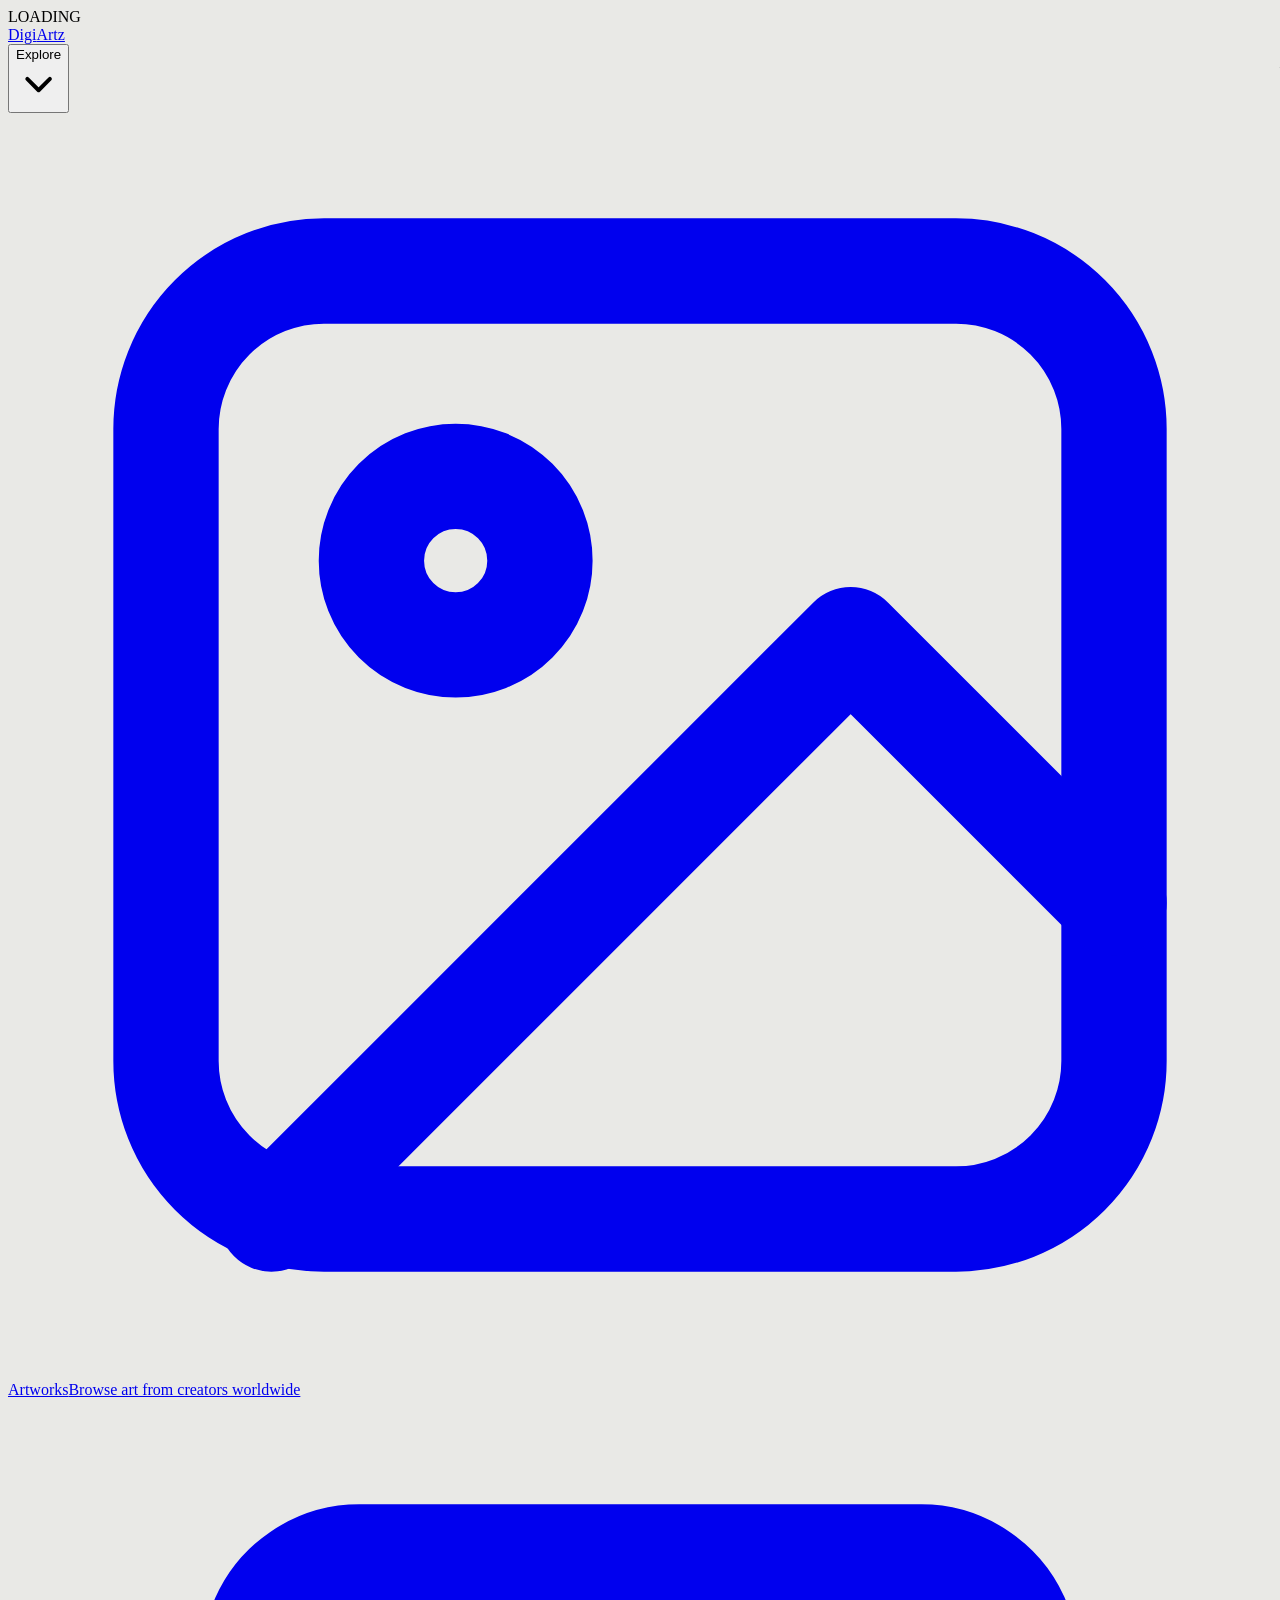
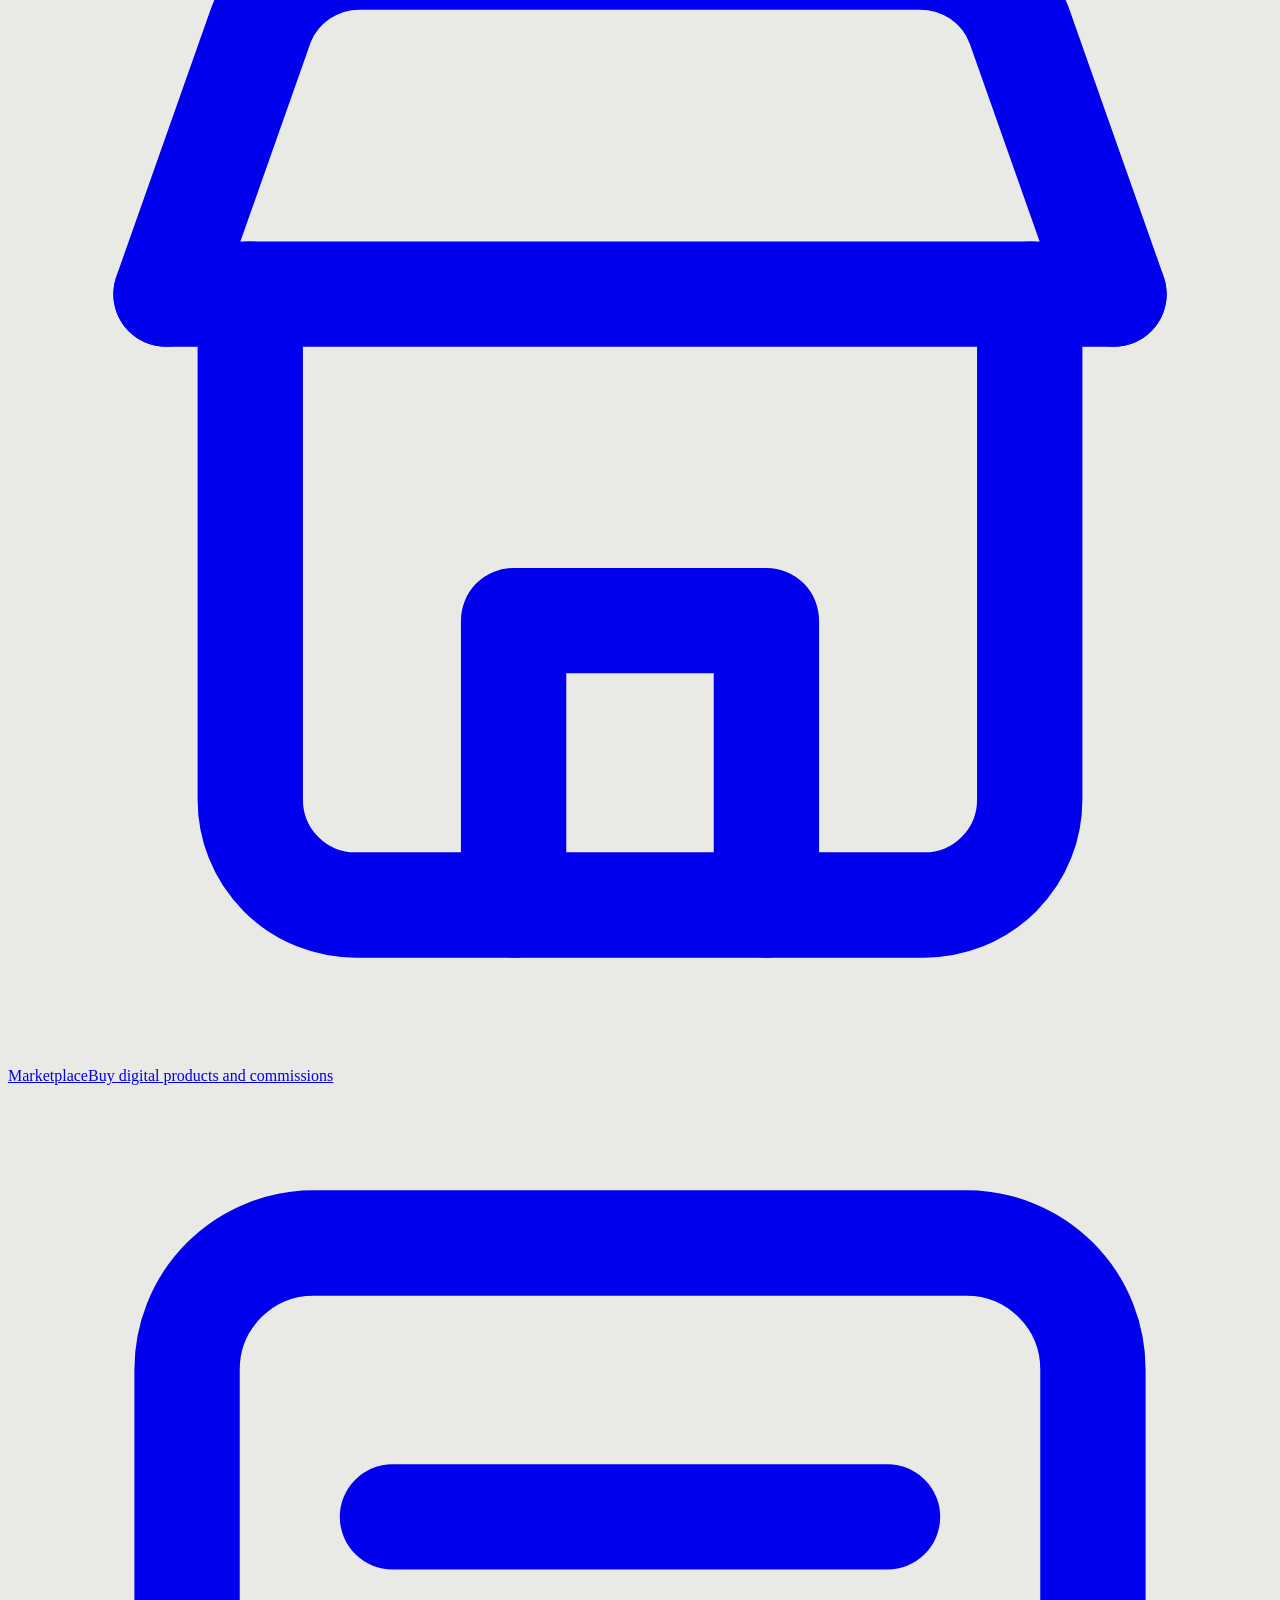
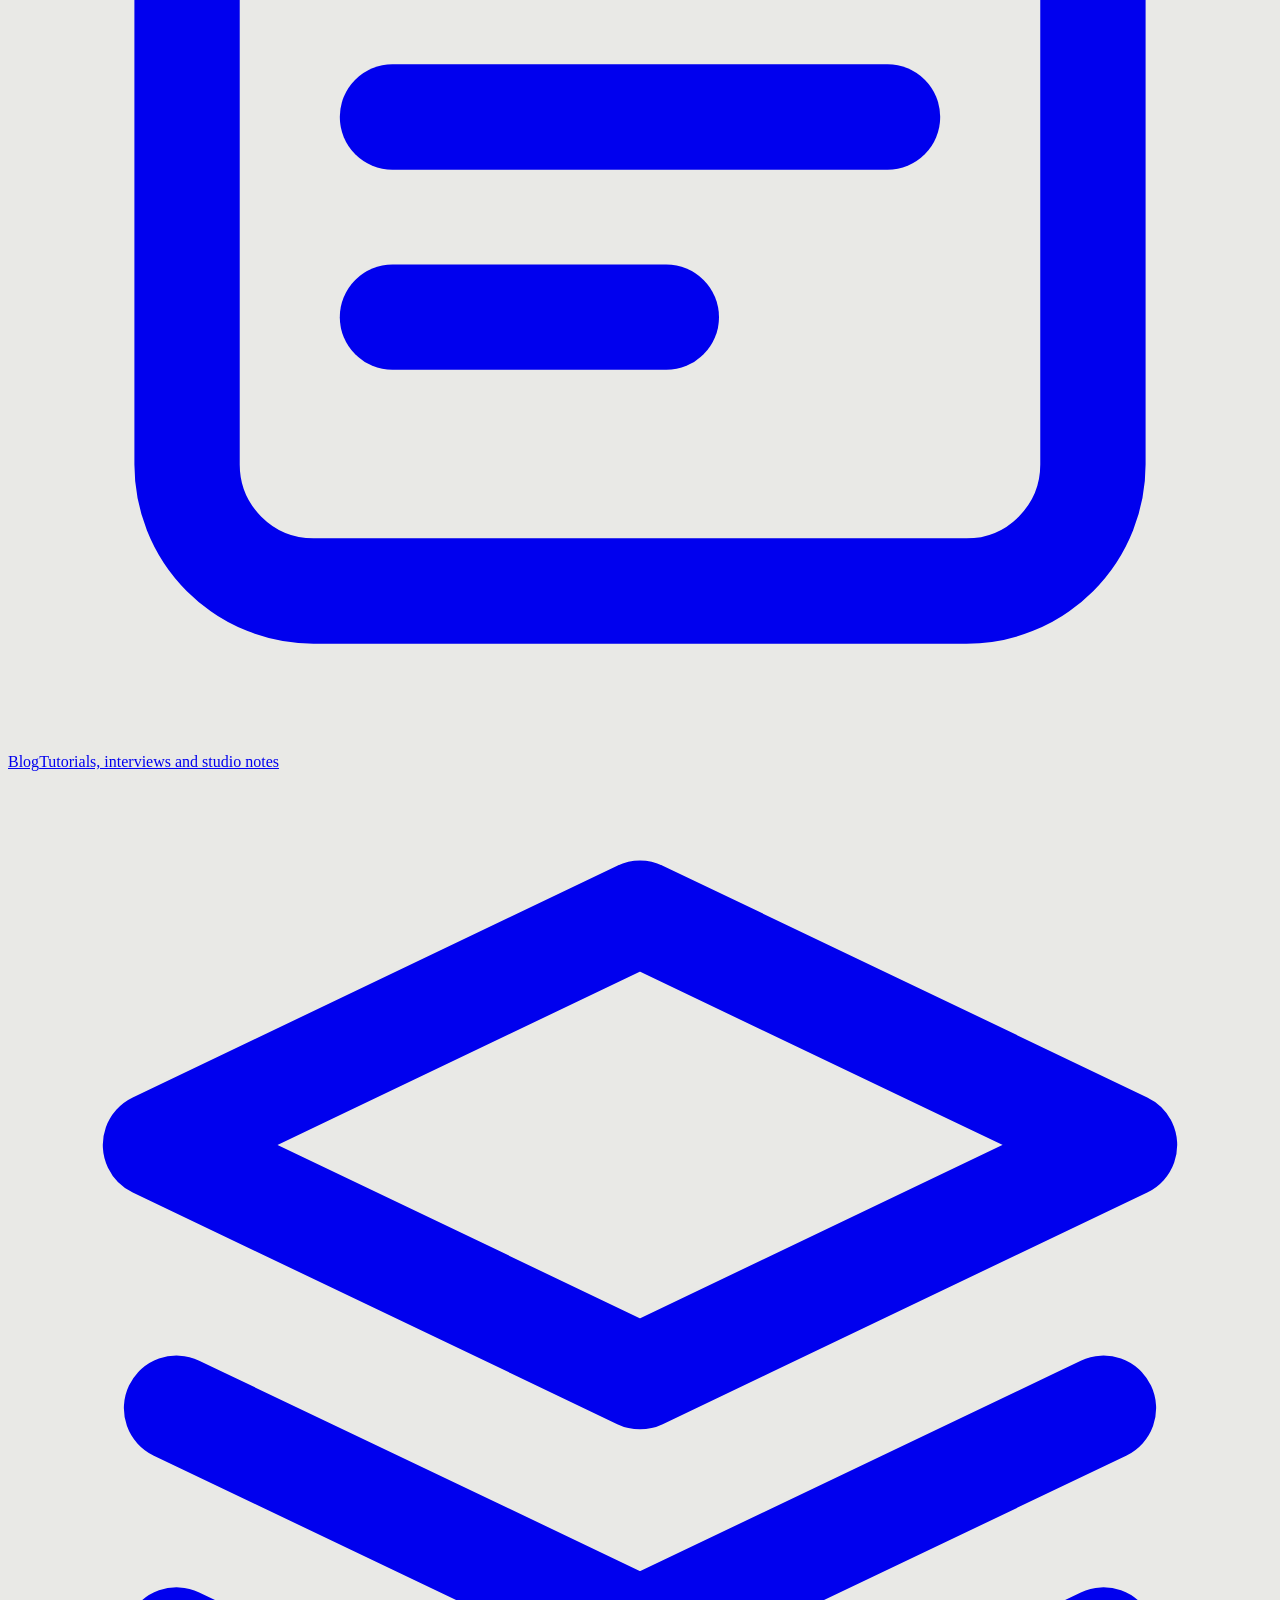
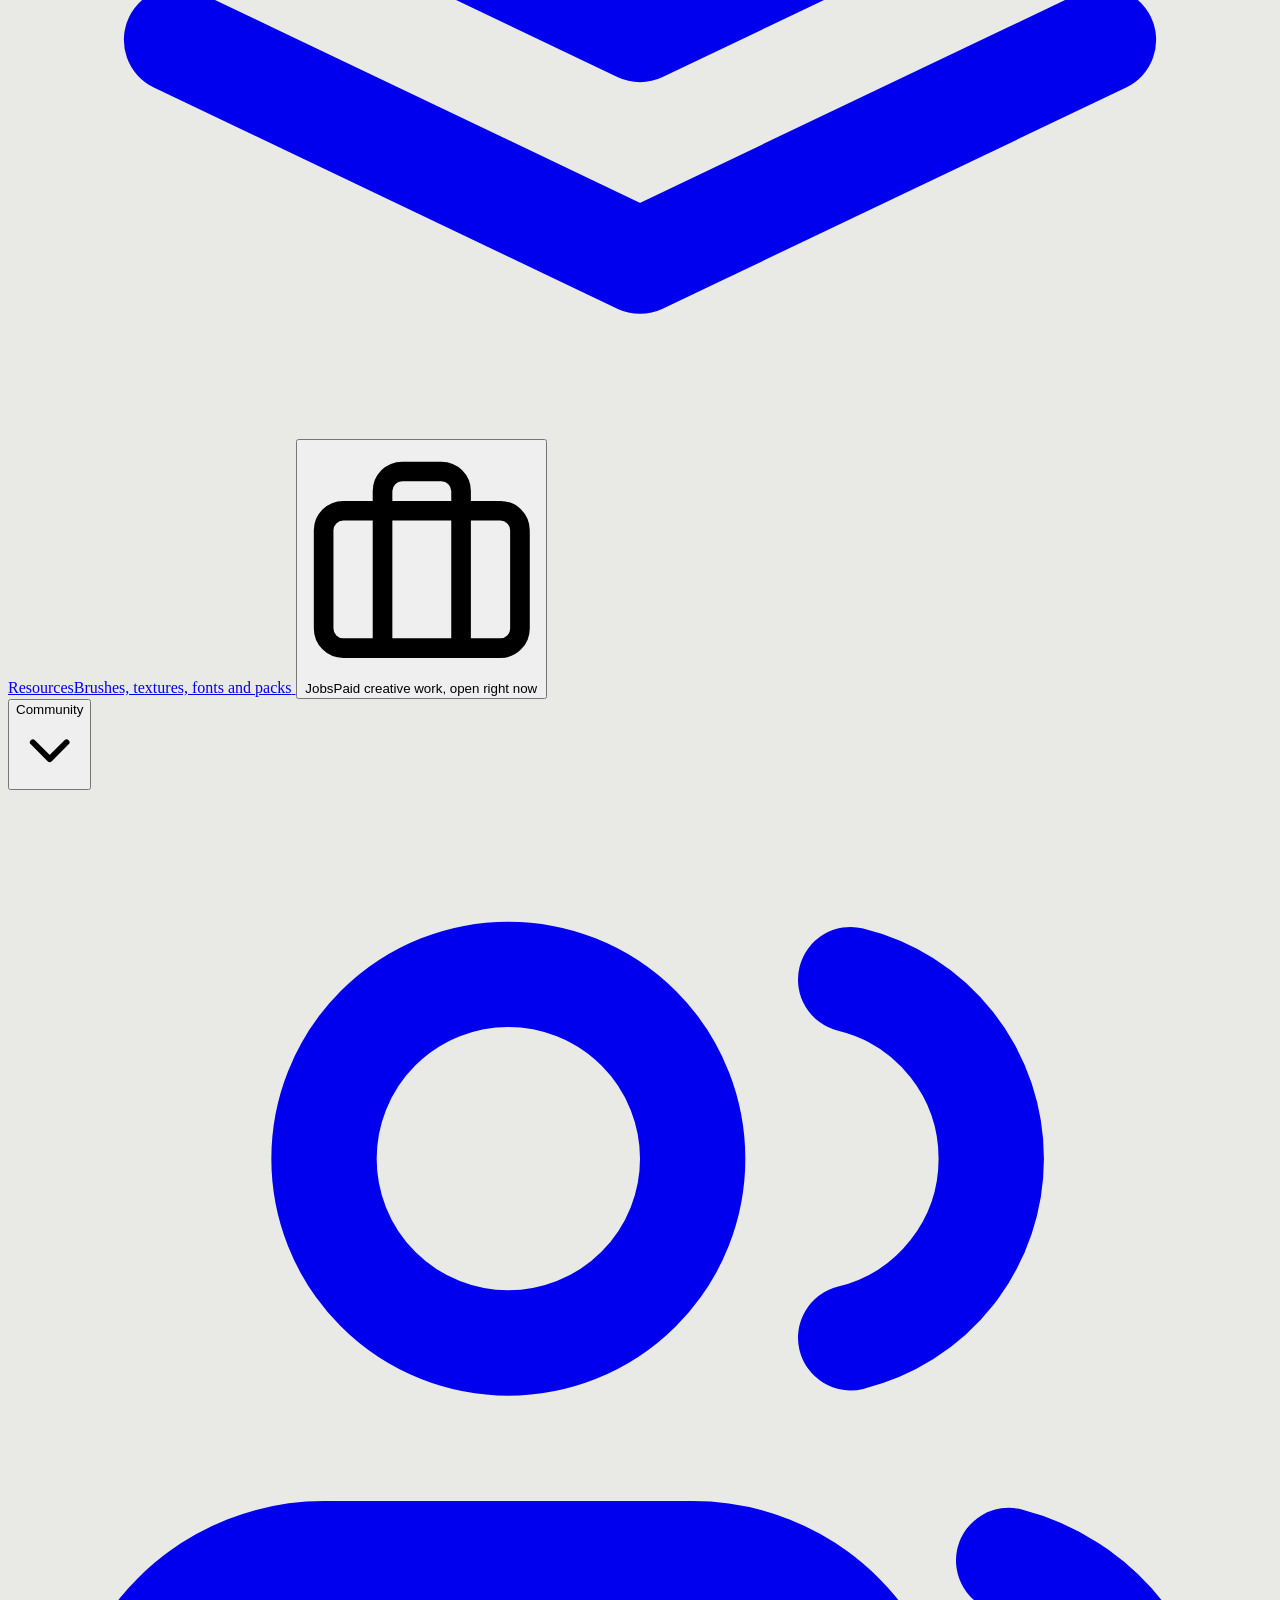
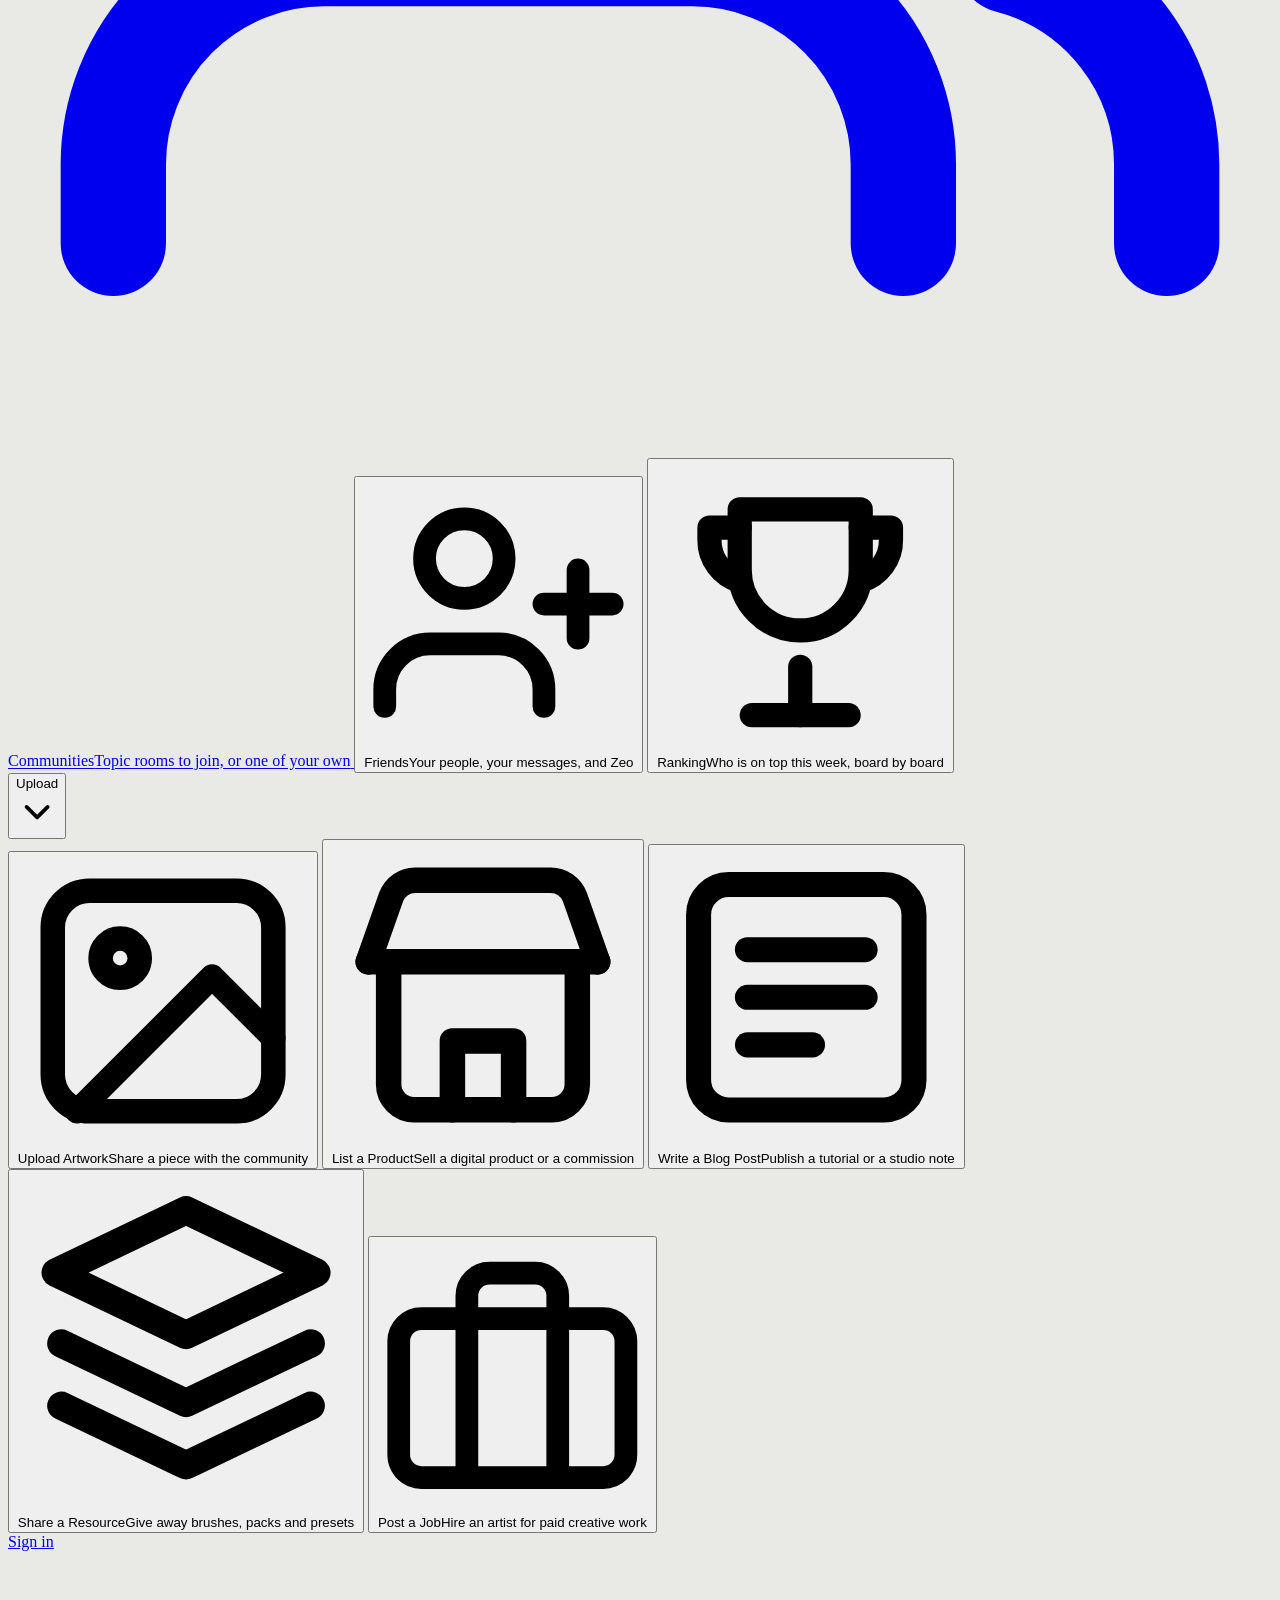
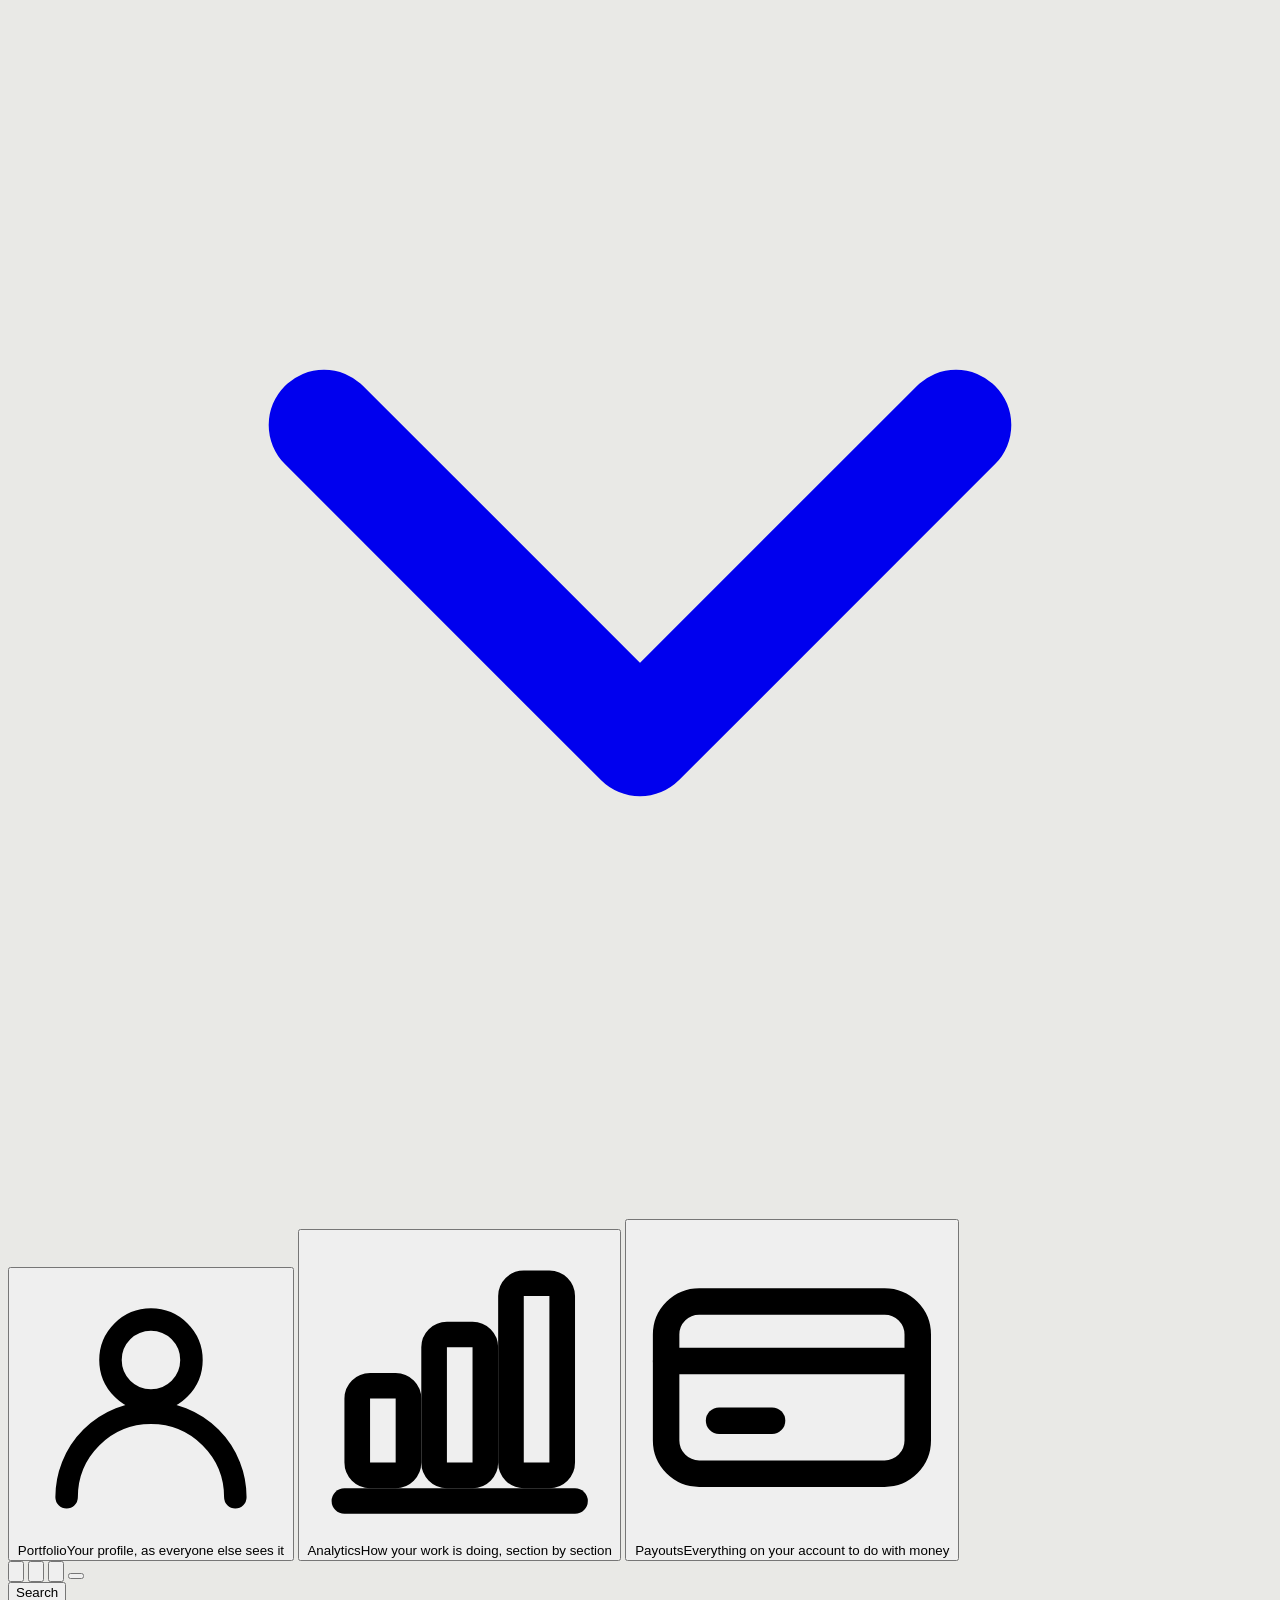
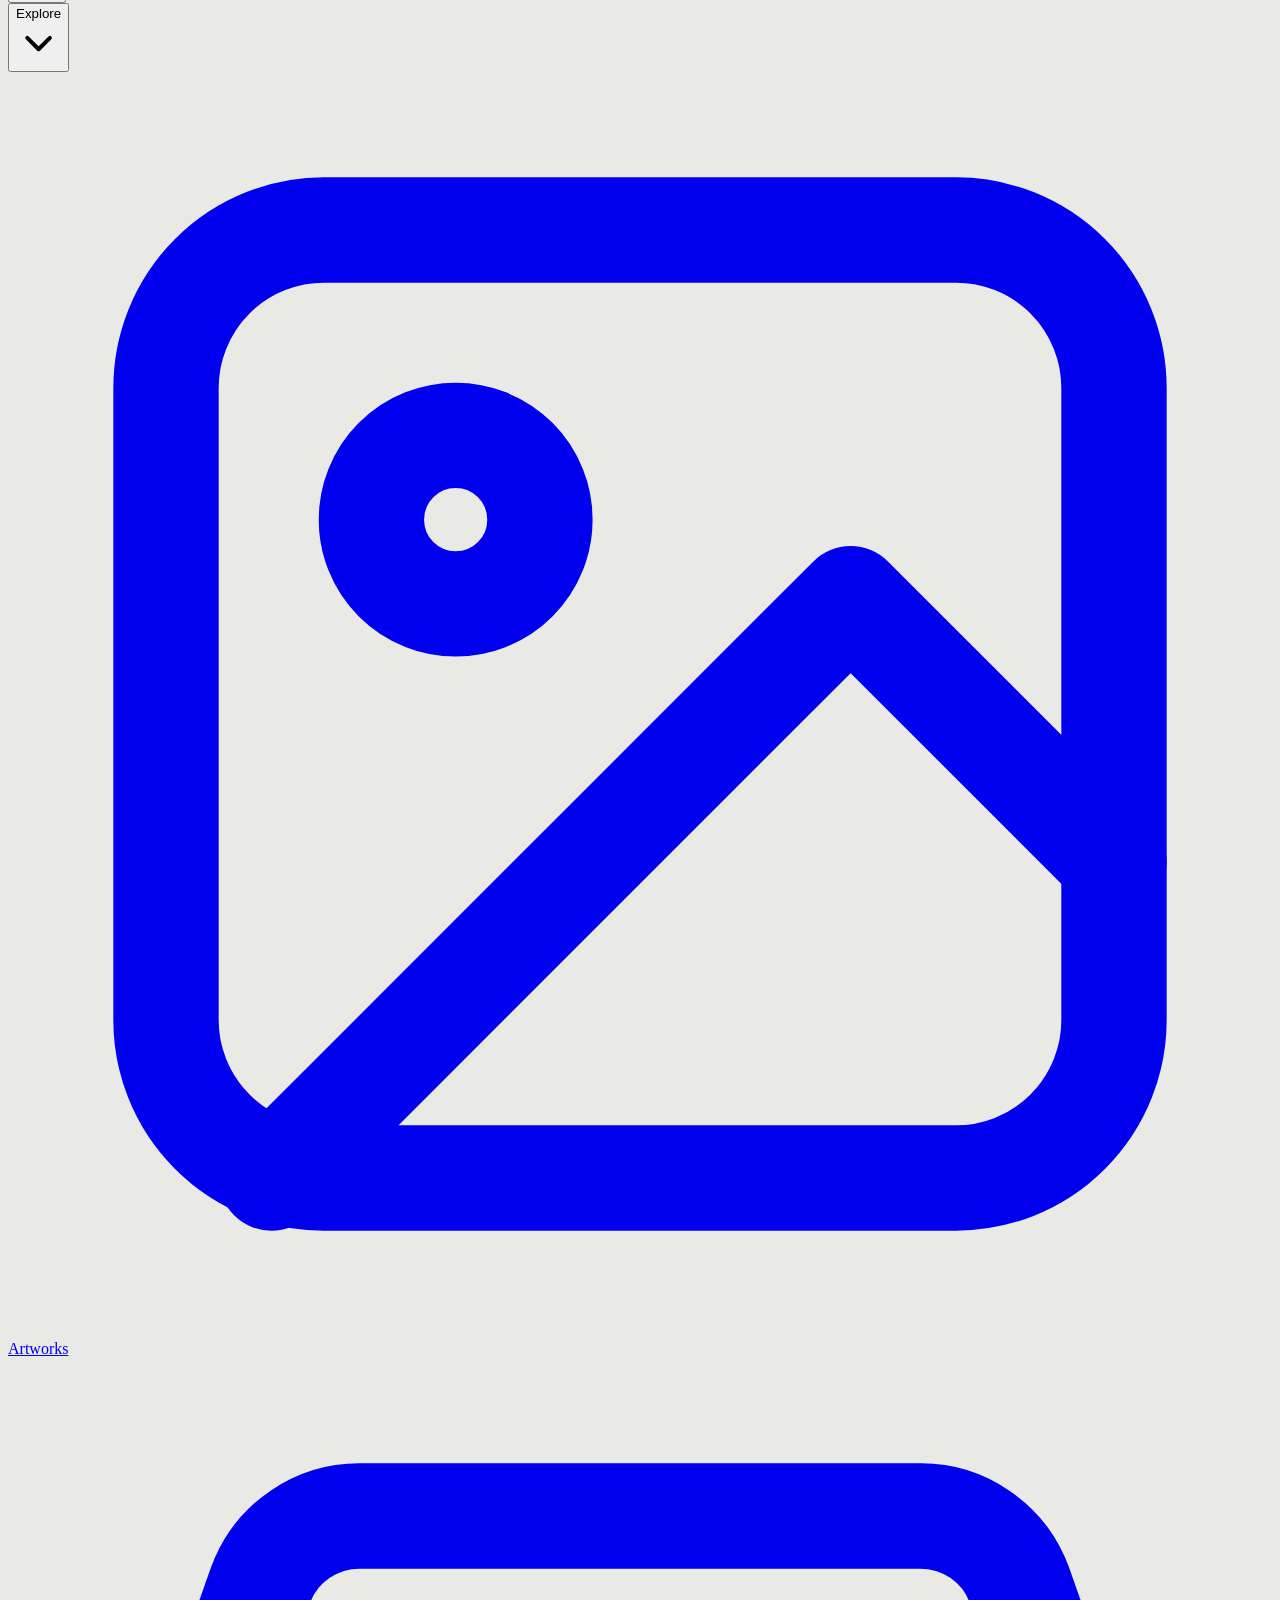
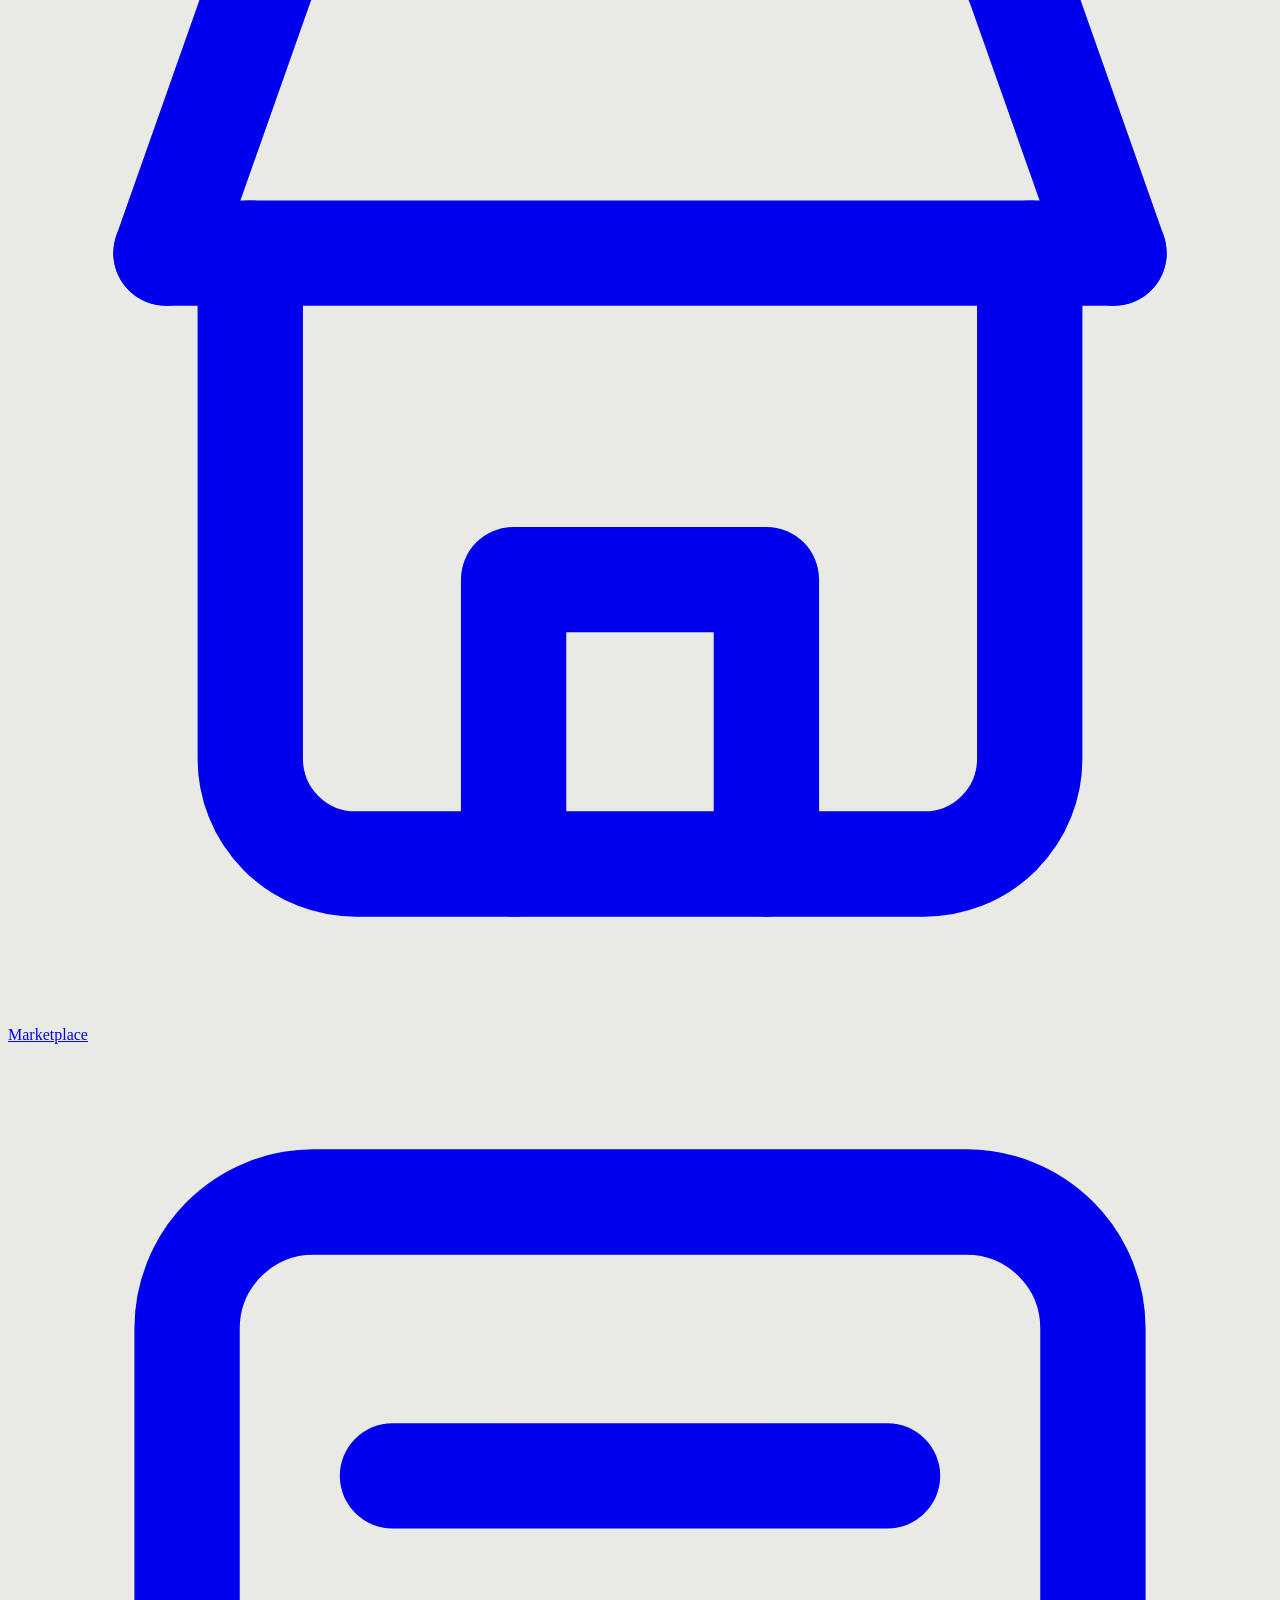
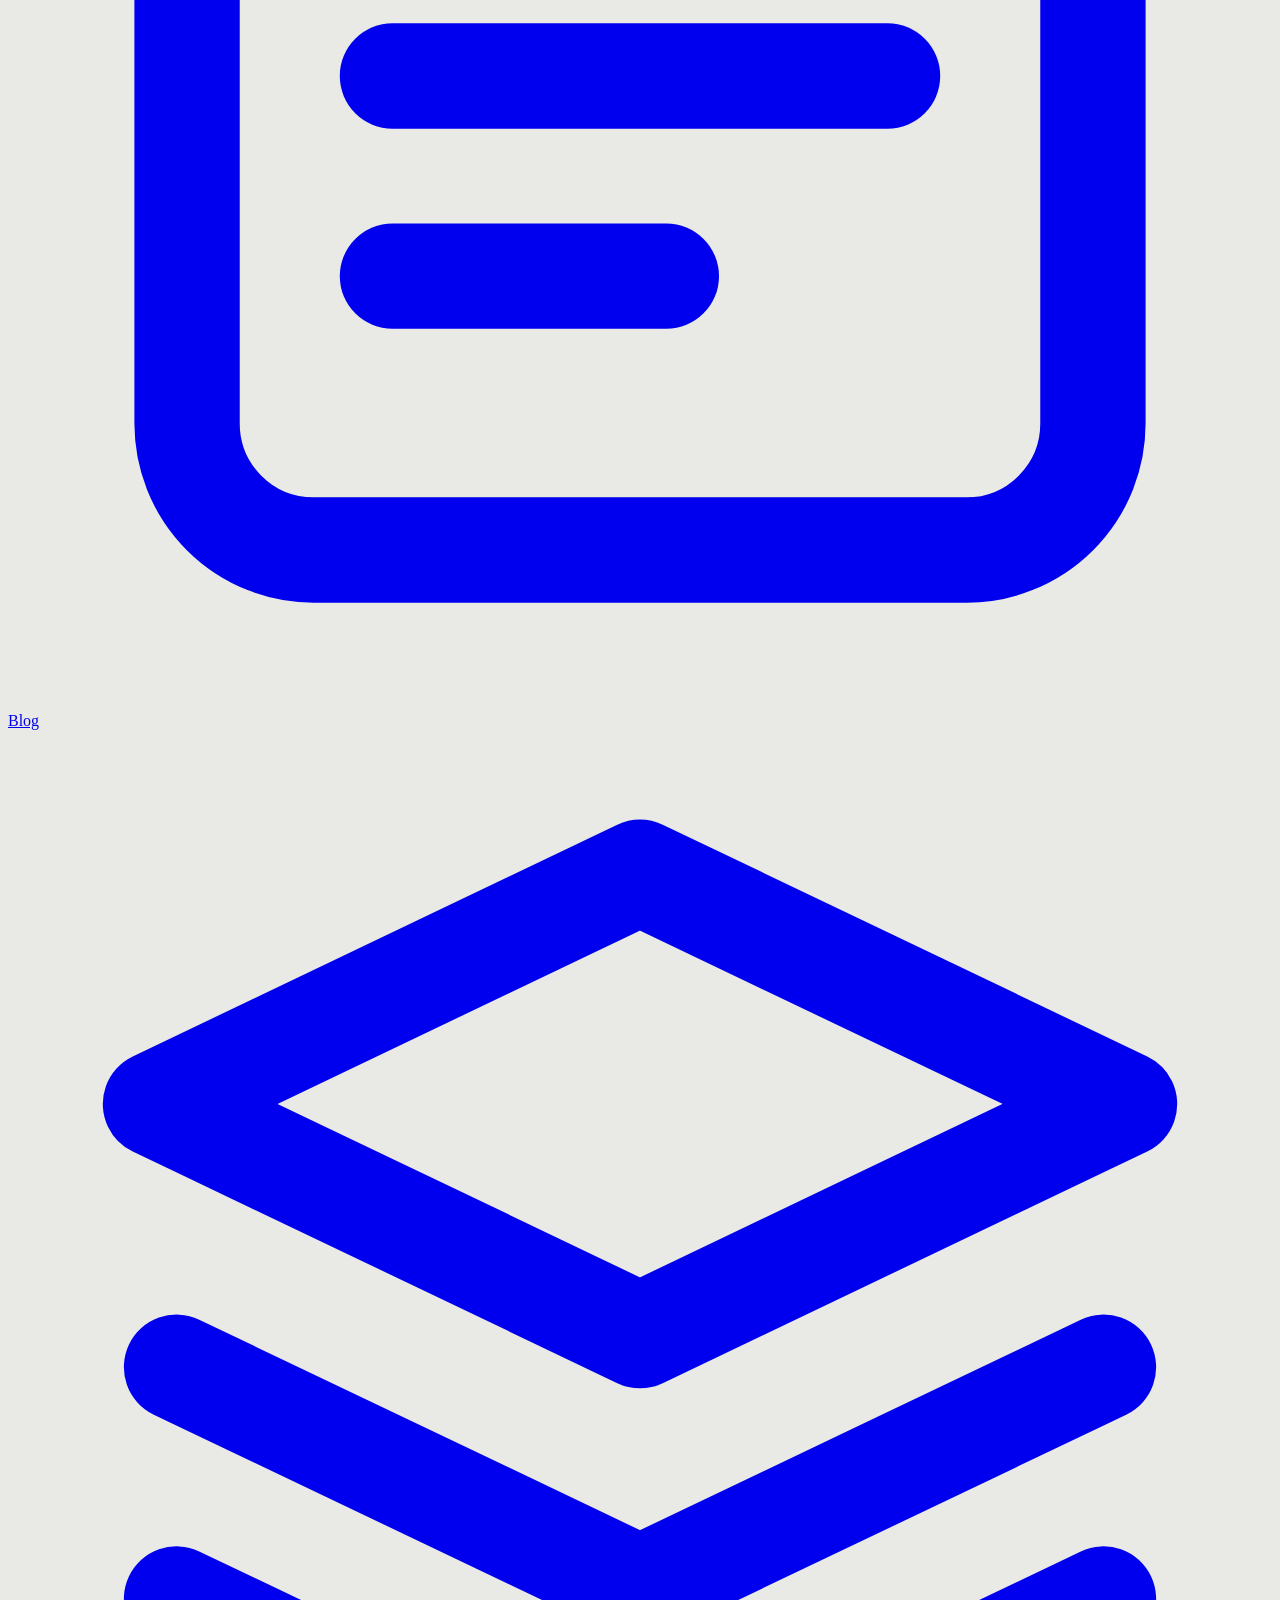
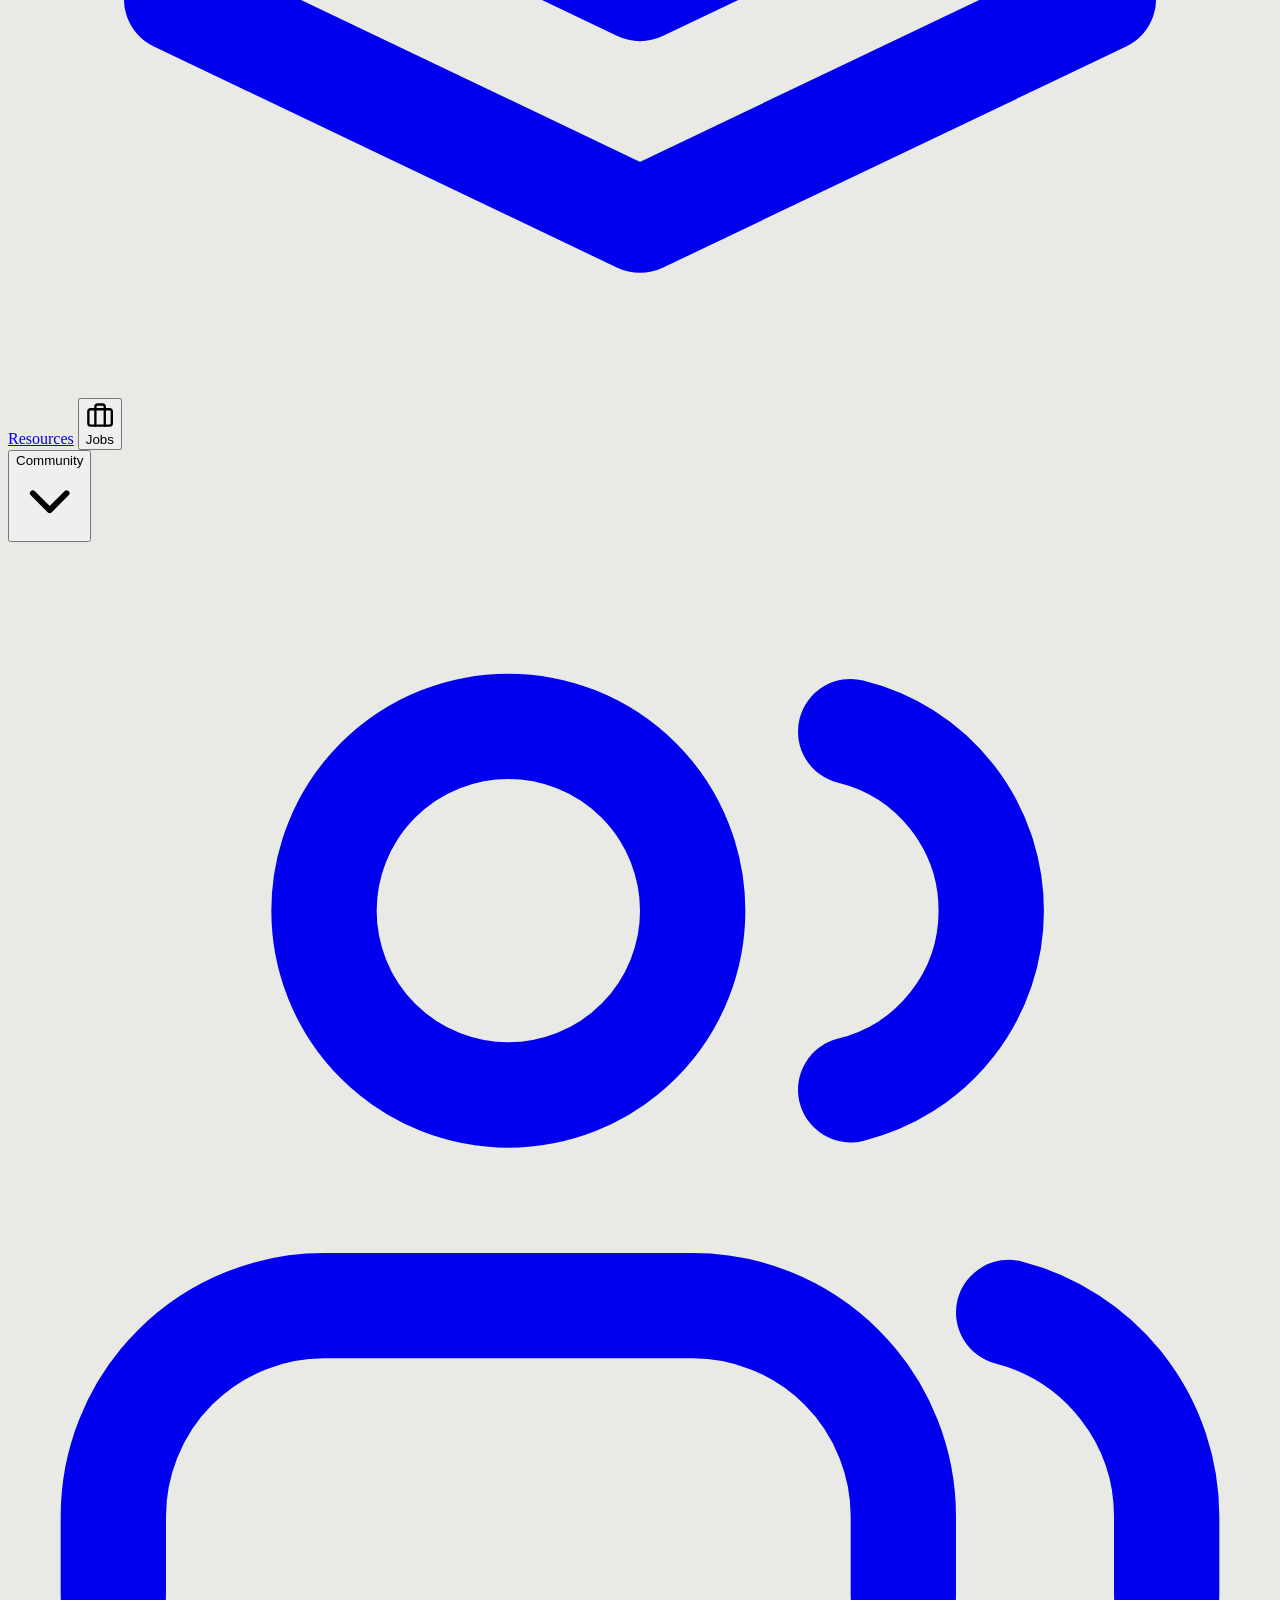
==== index.html @ 7ab4e0bf "Point the Ored button at ored.digiartz.net Ored moves to its own domain, so the site keeps its way i" ====
<!DOCTYPE html>
<html lang="en">
 <head>
  <meta charset="utf-8"/>
  <meta name="color-scheme" content="light"/>
  <meta name="theme-color" content="#F3F3F1"/>

  <script>
  (function(){
    var K='koeTheme',V={graydark:1,light:1,offwhite:1},t=null;
    try{t=localStorage.getItem(K);}catch(e){}
    if(!V[t])t='offwhite';
    document.documentElement.setAttribute('data-theme',t);
    var C={graydark:'#1A1A1F',light:'#F7F5EB',offwhite:'#F3F3F1'};
    var m=document.querySelector('meta[name="theme-color"]');
    if(m)m.setAttribute('content',C[t]);
    var s=document.querySelector('meta[name="color-scheme"]');
    if(s)s.setAttribute('content',t==='graydark'?'dark':'light');
  })();
  </script>
  <style>
        html{background:var(--vbg,#E9E9E6);}
    html[data-theme="graydark"]{--vbg:#101015;}
    html[data-theme="light"]{--vbg:#EEEBDC;}
    html[data-theme="offwhite"]{--vbg:#E9E9E6;}

    #anPage{position:fixed;inset:0;z-index:545;overflow-y:auto;transform:translateX(100%);}
    #anPage.open{transform:translateX(0);}

    #artModal{position:fixed;inset:0;z-index:1100;display:none;flex-direction:column;background:var(--bg,#F7F5EB);}
    #artModal.open{display:flex;}
    #dzView{position:fixed;inset:0;z-index:1300;display:none;}
    #dzView.open{display:flex;flex-direction:column;}
    #dzLight{position:fixed;inset:0;z-index:1500;display:none;}
    #dzLight.open{display:flex;align-items:center;justify-content:center;}

    #artModal .avBox{width:100%;height:100%;display:flex;flex-direction:column;overflow:hidden;}
    #artModal .avBody{flex:1;min-height:0;overflow:auto;}
    #artModal #lbImg{max-width:100%;max-height:80vh;object-fit:contain;}

    /* Panels and dialogs whose closed state is written in one of the media="print"
       stylesheets below, which land after the first paint. Until their sheet
       arrives they have no closed state at all -- fully opaque, untransformed and
       in normal flow -- and the sheet brings the closed state and a transition for
       it in the same rule, so applying it animates them out in front of the
       loading screen. Half a second of the crop dialogs fading over the splash.
       Declaring the same closed state here means nothing changes when the sheet
       lands, so nothing has anything to animate. The `.open` rules are all a class
       more specific than these, so opening still wins.
       Anything added to those sheets with a hidden base state belongs here too. */
    .upPop,.cropPop,.upGdPop,#upqBackdrop,#legalBackdrop{position:fixed;inset:0;opacity:0;pointer-events:none;}
    .upGdPop,#upqBackdrop,#legalBackdrop{visibility:hidden;}
    #pfUpMod{opacity:1;transform:translateX(100%);visibility:hidden;}
    #rankHub,#rankPage,#fgSearchPage,#cmBrowsePage,#cmInfoPage,#cmChatPanel,
    #profilePage,#pfEditPage,#admPage,#pfMyWorkPage,#notifPage,#subPage,
    #authMod,#themePage,#communityPage{
      position:fixed;inset:0;transform:translateX(100%);
    }
    #cmChatPanel,#communityPage,#subPage,#profilePage,#admPage,#notifPage,
    #pfMyWorkPage,#authMod,#pfEditPage{visibility:hidden;}
  </style>
  <script data-cf-beacon='{"token": "aa4b7177387e4f689739a5fdf44cbffa"}' defer="" src="https://static.cloudflareinsights.com/beacon.min.js">
  </script>

  <script async src="https://www.googletagmanager.com/gtag/js?id=G-21DL9JWJ58"></script>
  <script>
    window.dataLayer = window.dataLayer || [];
    function gtag(){dataLayer.push(arguments);}
    gtag('consent', 'default', {
      analytics_storage: 'denied',
      ad_storage: 'denied',
      ad_user_data: 'denied',
      ad_personalization: 'denied'
    });
    gtag('js', new Date());

    gtag('config', 'G-21DL9JWJ58');
  </script>
  <meta content="width=device-width, initial-scale=1.0, viewport-fit=cover, interactive-widget=resizes-visual" name="viewport"/>
  <title>
   DigiArtz — The Digital Art Community
  </title>
  <meta name="description" content="DigiArtz is a place for digital artists to share their work, build a portfolio and meet other artists."/>
  <link rel="canonical" href="https://digiartz.net/"/>
  <meta name="robots" content="index, follow, max-image-preview:large"/>

  <link rel="icon" type="image/svg+xml" href="/favicon.svg?v=4" sizes="any"/>
  <link rel="icon" href="/favicon.ico?v=4" sizes="16x16 32x32 48x48 64x64 128x128"/>
  <link rel="icon" type="image/png" sizes="192x192" href="/icon-192.png?v=4"/>
  <link rel="apple-touch-icon" sizes="180x180" href="/apple-touch-icon.png?v=4"/>
  <link rel="manifest" href="/site.webmanifest"/>
  <script type="application/ld+json">
  {
    "@context": "https://schema.org",
    "@type": "Organization",
    "name": "Digiartz",
    "url": "https://digiartz.net/",
    "logo": "https://digiartz.net/icon-512.png?v=4"
  }
  </script>

  <script type="application/ld+json">
  {
    "@context": "https://schema.org",
    "@type": "WebSite",
    "name": "DigiArtz",
    "alternateName": "Digiartz",
    "url": "https://digiartz.net/",
    "description": "DigiArtz is a place for digital artists to share their work, build a portfolio and meet other artists.",
    "publisher": { "@type": "Organization", "name": "Digiartz", "url": "https://digiartz.net/" },
    "hasPart": [
      { "@type": "CollectionPage", "name": "Explore", "url": "https://digiartz.net/explore" },
      { "@type": "CollectionPage", "name": "Marketplace", "url": "https://digiartz.net/marketplace" },
      { "@type": "CollectionPage", "name": "Community", "url": "https://digiartz.net/community" },
      { "@type": "CollectionPage", "name": "Resources", "url": "https://digiartz.net/resources" },
      { "@type": "CollectionPage", "name": "Blog", "url": "https://digiartz.net/blog" },
      { "@type": "WebPage", "name": "Login", "url": "https://digiartz.net/login" }
    ]
  }
  </script>
  <script type="application/ld+json" id="ldGallery">
  {"@context":"https://schema.org","@type":"ImageGallery","name":"DigiArtz — Digital Art Gallery","url":"https://digiartz.net/","description":"Digital art posted by the DigiArtz community: character illustrations, fan art, landscapes, cars and original work.","image":["https://tmqzqlrpjpydiftlrzmj.supabase.co/storage/v1/object/public/koe-media/artworks/9f8c7d5a-49c2-4eb2-9bdd-608141294444/1783056107143_Ethereal_Violet__f1600.webp","https://tmqzqlrpjpydiftlrzmj.supabase.co/storage/v1/object/public/koe-media/artworks/094f47b1-937e-4c63-b72a-5dde050258fe/1782822019716_Archer_Queen__f1600.webp","https://tmqzqlrpjpydiftlrzmj.supabase.co/storage/v1/object/public/koe-media/artworks/1781717079470_Prushka__f1600.webp","https://tmqzqlrpjpydiftlrzmj.supabase.co/storage/v1/object/public/koe-media/artworks/1781630475302_Meili_Portroute__f1600.webp","https://tmqzqlrpjpydiftlrzmj.supabase.co/storage/v1/object/public/koe-media/artworks/1781459752137_Junko_Enoshima__f1600.webp","https://tmqzqlrpjpydiftlrzmj.supabase.co/storage/v1/object/public/koe-media/artworks/1781282837085_Kyojuro_Rengoku__f1600.webp"],"hasPart":[{"@type":"ImageObject","position":1,"name":"Ethereal Violet","contentUrl":"https://tmqzqlrpjpydiftlrzmj.supabase.co/storage/v1/object/public/koe-media/artworks/9f8c7d5a-49c2-4eb2-9bdd-608141294444/1783056107143_Ethereal_Violet__f1600.webp","thumbnailUrl":"https://tmqzqlrpjpydiftlrzmj.supabase.co/storage/v1/object/public/koe-media/artworks/9f8c7d5a-49c2-4eb2-9bdd-608141294444/1783056107143_Ethereal_Violet__t300.webp","url":"https://digiartz.net/artwork/7cd74497-cd51-446b-a084-afb6b04fa84c","datePublished":"2026-07-03","creator":{"@type":"Person","name":"user_9f8c7d5a","url":"https://digiartz.net/profile/user_9f8c7d5a"}},{"@type":"ImageObject","position":2,"name":"Archer Queen","contentUrl":"https://tmqzqlrpjpydiftlrzmj.supabase.co/storage/v1/object/public/koe-media/artworks/094f47b1-937e-4c63-b72a-5dde050258fe/1782822019716_Archer_Queen__f1600.webp","thumbnailUrl":"https://tmqzqlrpjpydiftlrzmj.supabase.co/storage/v1/object/public/koe-media/artworks/094f47b1-937e-4c63-b72a-5dde050258fe/1782822019716_Archer_Queen__t300.webp","url":"https://digiartz.net/artwork/42b36e1e-0bea-4bd6-a1d4-33615cddbd8d","datePublished":"2026-06-30","creator":{"@type":"Person","name":"Koe_Official","url":"https://digiartz.net/profile/Koe_Official"}},{"@type":"ImageObject","position":3,"name":"Prushka","contentUrl":"https://tmqzqlrpjpydiftlrzmj.supabase.co/storage/v1/object/public/koe-media/artworks/1781717079470_Prushka__f1600.webp","thumbnailUrl":"https://tmqzqlrpjpydiftlrzmj.supabase.co/storage/v1/object/public/koe-media/artworks/1781717079470_Prushka__t300.webp","url":"https://digiartz.net/artwork/87230979-277b-48e7-9190-dcd90f1c8956","datePublished":"2026-06-17"},{"@type":"ImageObject","position":4,"name":"Meili Portroute","contentUrl":"https://tmqzqlrpjpydiftlrzmj.supabase.co/storage/v1/object/public/koe-media/artworks/1781630475302_Meili_Portroute__f1600.webp","thumbnailUrl":"https://tmqzqlrpjpydiftlrzmj.supabase.co/storage/v1/object/public/koe-media/artworks/1781630475302_Meili_Portroute__t300.webp","url":"https://digiartz.net/artwork/c1677e60-d791-4aee-a054-1c3b83914431","datePublished":"2026-06-16"},{"@type":"ImageObject","position":5,"name":"Junko Enoshima","contentUrl":"https://tmqzqlrpjpydiftlrzmj.supabase.co/storage/v1/object/public/koe-media/artworks/1781459752137_Junko_Enoshima__f1600.webp","thumbnailUrl":"https://tmqzqlrpjpydiftlrzmj.supabase.co/storage/v1/object/public/koe-media/artworks/1781459752137_Junko_Enoshima__t300.webp","url":"https://digiartz.net/artwork/e7a15ef1-f043-4176-b260-919e5da88d29","datePublished":"2026-06-14"},{"@type":"ImageObject","position":6,"name":"Kyojuro Rengoku","contentUrl":"https://tmqzqlrpjpydiftlrzmj.supabase.co/storage/v1/object/public/koe-media/artworks/1781282837085_Kyojuro_Rengoku__f1600.webp","thumbnailUrl":"https://tmqzqlrpjpydiftlrzmj.supabase.co/storage/v1/object/public/koe-media/artworks/1781282837085_Kyojuro_Rengoku__t300.webp","url":"https://digiartz.net/artwork/478488e3-0bcf-4b13-9fdd-e07ddaba2fd1","datePublished":"2026-06-12"},{"@type":"ImageObject","position":7,"name":"Fushi","contentUrl":"https://tmqzqlrpjpydiftlrzmj.supabase.co/storage/v1/object/public/koe-media/artworks/1781195618071_Fushi__f1600.webp","thumbnailUrl":"https://tmqzqlrpjpydiftlrzmj.supabase.co/storage/v1/object/public/koe-media/artworks/1781195618071_Fushi__t300.webp","url":"https://digiartz.net/artwork/637c58b1-0b8d-4e59-a4b5-45d8b364b888","datePublished":"2026-06-11"},{"@type":"ImageObject","position":8,"name":"Makima","contentUrl":"https://tmqzqlrpjpydiftlrzmj.supabase.co/storage/v1/object/public/koe-media/artworks/1781091495828_Makima__f1600.webp","thumbnailUrl":"https://tmqzqlrpjpydiftlrzmj.supabase.co/storage/v1/object/public/koe-media/artworks/1781091495828_Makima__t300.webp","url":"https://digiartz.net/artwork/40a29b41-36e1-4267-8f17-fd72a0a9fd92","datePublished":"2026-06-10"},{"@type":"ImageObject","position":9,"name":"Misa Amane","contentUrl":"https://tmqzqlrpjpydiftlrzmj.supabase.co/storage/v1/object/public/koe-media/artworks/1781024008823_Misa_Amane__f1600.webp","thumbnailUrl":"https://tmqzqlrpjpydiftlrzmj.supabase.co/storage/v1/object/public/koe-media/artworks/1781024008823_Misa_Amane__t300.webp","url":"https://digiartz.net/artwork/afd0f86b-ee4b-40b4-b4c5-e5d61559a818","datePublished":"2026-06-09"},{"@type":"ImageObject","position":10,"name":"Lelouch vi Britannia","contentUrl":"https://tmqzqlrpjpydiftlrzmj.supabase.co/storage/v1/object/public/koe-media/artworks/1780944274654_Lelouch_vi_Britannia__f1600.webp","thumbnailUrl":"https://tmqzqlrpjpydiftlrzmj.supabase.co/storage/v1/object/public/koe-media/artworks/1780944274654_Lelouch_vi_Britannia__t300.webp","url":"https://digiartz.net/artwork/a7f35adb-7f8c-4011-96b5-66a1c372d34a","datePublished":"2026-06-08"},{"@type":"ImageObject","position":11,"name":"Thorfinn Karlsefni","contentUrl":"https://tmqzqlrpjpydiftlrzmj.supabase.co/storage/v1/object/public/koe-media/artworks/1780918474836_Thorfinn_Karlsefni__f1600.webp","thumbnailUrl":"https://tmqzqlrpjpydiftlrzmj.supabase.co/storage/v1/object/public/koe-media/artworks/1780918474836_Thorfinn_Karlsefni__t300.webp","url":"https://digiartz.net/artwork/aa976152-d904-4955-b83b-6b9e4a41717d","datePublished":"2026-06-08"},{"@type":"ImageObject","position":12,"name":"Natsuki Subaru","contentUrl":"https://tmqzqlrpjpydiftlrzmj.supabase.co/storage/v1/object/public/koe-media/artworks/1780902931537_Natsuki_Subaru__f1600.webp","thumbnailUrl":"https://tmqzqlrpjpydiftlrzmj.supabase.co/storage/v1/object/public/koe-media/artworks/1780902931537_Natsuki_Subaru__t300.webp","url":"https://digiartz.net/artwork/641b7af6-922c-4726-b1b6-53fc53f92fcf","datePublished":"2026-06-08"},{"@type":"ImageObject","position":13,"name":"Crimson Horizon","contentUrl":"https://tmqzqlrpjpydiftlrzmj.supabase.co/storage/v1/object/public/koe-media/artworks/1780836584964_Crimson_Horizon__f1600.webp","thumbnailUrl":"https://tmqzqlrpjpydiftlrzmj.supabase.co/storage/v1/object/public/koe-media/artworks/1780836584964_Crimson_Horizon__t300.webp","url":"https://digiartz.net/artwork/44576437-ac6e-4be5-882b-98273b7ec8d7","datePublished":"2026-06-07"},{"@type":"ImageObject","position":14,"name":"Reinhard van Astrea","contentUrl":"https://tmqzqlrpjpydiftlrzmj.supabase.co/storage/v1/object/public/koe-media/artworks/1780766256380_Reinhard_van_Astrea__f1600.webp","thumbnailUrl":"https://tmqzqlrpjpydiftlrzmj.supabase.co/storage/v1/object/public/koe-media/artworks/1780766256380_Reinhard_van_Astrea__t300.webp","url":"https://digiartz.net/artwork/8a7f8e72-71ed-4d0a-8d44-712af28449b7","datePublished":"2026-06-06"},{"@type":"ImageObject","position":15,"name":"Subaru Natsuki","contentUrl":"https://tmqzqlrpjpydiftlrzmj.supabase.co/storage/v1/object/public/koe-media/artworks/1780766222807_Subaru_Natsuki__f1600.webp","thumbnailUrl":"https://tmqzqlrpjpydiftlrzmj.supabase.co/storage/v1/object/public/koe-media/artworks/1780766222807_Subaru_Natsuki__t300.webp","url":"https://digiartz.net/artwork/12bc412e-1c62-4dec-a007-278d9f129a3e","datePublished":"2026-06-06"},{"@type":"ImageObject","position":16,"name":"Natsuki Subaru","contentUrl":"https://tmqzqlrpjpydiftlrzmj.supabase.co/storage/v1/object/public/koe-media/artworks/1780674011083_Natsuki_Subaru__f1600.webp","thumbnailUrl":"https://tmqzqlrpjpydiftlrzmj.supabase.co/storage/v1/object/public/koe-media/artworks/1780674011083_Natsuki_Subaru__t300.webp","url":"https://digiartz.net/artwork/6b632969-253a-4510-9ec8-da2c4eee7f17","datePublished":"2026-06-05"},{"@type":"ImageObject","position":17,"name":"Mountain Field","contentUrl":"https://tmqzqlrpjpydiftlrzmj.supabase.co/storage/v1/object/public/koe-media/artworks/1780501989833_Mountain_Field__f1600.webp","thumbnailUrl":"https://tmqzqlrpjpydiftlrzmj.supabase.co/storage/v1/object/public/koe-media/artworks/1780501989833_Mountain_Field__t300.webp","url":"https://digiartz.net/artwork/d5e258ad-ce58-44d1-a280-b05f0d349436","datePublished":"2026-06-03"},{"@type":"ImageObject","position":18,"name":"Kirigiri Execution","contentUrl":"https://tmqzqlrpjpydiftlrzmj.supabase.co/storage/v1/object/public/koe-media/artworks/1780501850798_Kirigiri_Execution__f1600.webp","thumbnailUrl":"https://tmqzqlrpjpydiftlrzmj.supabase.co/storage/v1/object/public/koe-media/artworks/1780501850798_Kirigiri_Execution__t300.webp","url":"https://digiartz.net/artwork/7b77294f-a857-4795-9903-e7b4a7df24ff","datePublished":"2026-06-03"},{"@type":"ImageObject","position":19,"name":"Kaoruko Waguri","contentUrl":"https://tmqzqlrpjpydiftlrzmj.supabase.co/storage/v1/object/public/koe-media/artworks/1780501817488_Kaoruko_Waguri__f1600.webp","thumbnailUrl":"https://tmqzqlrpjpydiftlrzmj.supabase.co/storage/v1/object/public/koe-media/artworks/1780501817488_Kaoruko_Waguri__t300.webp","url":"https://digiartz.net/artwork/219ef20a-ab00-4b7b-b9a0-961ec78954d6","datePublished":"2026-06-03"},{"@type":"ImageObject","position":20,"name":"Koenigsegg Jesko Absolute","contentUrl":"https://tmqzqlrpjpydiftlrzmj.supabase.co/storage/v1/object/public/koe-media/artworks/1780501758632_Koenigsegg_Jesko_Absolute__f1600.webp","thumbnailUrl":"https://tmqzqlrpjpydiftlrzmj.supabase.co/storage/v1/object/public/koe-media/artworks/1780501758632_Koenigsegg_Jesko_Absolute__t300.webp","url":"https://digiartz.net/artwork/a8de271d-413a-476b-acca-5c31e89dcbc2","datePublished":"2026-06-03"},{"@type":"ImageObject","position":21,"name":"Cute Anime Girl","contentUrl":"https://tmqzqlrpjpydiftlrzmj.supabase.co/storage/v1/object/public/koe-media/artworks/1780501723126_Cute_Anime_Girl__f1600.webp","thumbnailUrl":"https://tmqzqlrpjpydiftlrzmj.supabase.co/storage/v1/object/public/koe-media/artworks/1780501723126_Cute_Anime_Girl__t300.webp","url":"https://digiartz.net/artwork/ade6dc20-0b1c-4fa9-8a34-a6f897c8fcdd","datePublished":"2026-06-03"},{"@type":"ImageObject","position":22,"name":"Melissa Moretti","contentUrl":"https://tmqzqlrpjpydiftlrzmj.supabase.co/storage/v1/object/public/koe-media/artworks/1780501669939_Melissa_Moretti__f1600.webp","thumbnailUrl":"https://tmqzqlrpjpydiftlrzmj.supabase.co/storage/v1/object/public/koe-media/artworks/1780501669939_Melissa_Moretti__t300.webp","url":"https://digiartz.net/artwork/cf63b47e-af6f-4875-b104-f0f7a431a56a","datePublished":"2026-06-03"}]}
  </script>
  <meta property="og:site_name" content="Digiartz"/>
  <meta property="og:type" content="website"/>
  <meta property="og:title" content="DigiArtz — The Digital Art Community"/>
  <meta property="og:description" content="DigiArtz is a place for digital artists to share their work, build a portfolio and meet other artists."/>
  <meta property="og:url" content="https://digiartz.net/"/>
  <meta property="og:image" content="https://digiartz.net/icon-512.png?v=4"/>
  <meta property="og:image:alt" content="Digiartz — digital art showcase"/>
  <meta name="twitter:card" content="summary_large_image"/>
  <meta name="twitter:title" content="DigiArtz — The Digital Art Community"/>
  <meta name="twitter:description" content="DigiArtz is a place for digital artists to share their work, build a portfolio and meet other artists."/>
  <meta name="twitter:image" content="https://digiartz.net/icon-512.png?v=4"/>
  <link href="https://fonts.googleapis.com" rel="preconnect"/>
  <link crossorigin="" href="https://fonts.gstatic.com" rel="preconnect"/>
  <link rel="preload" as="style" href="https://fonts.googleapis.com/css2?family=Inter:wght@500;600;700&amp;family=Kaushan+Script&amp;family=Open+Sans:wght@400;500;600;700;800&amp;family=Syne:wght@700;800&amp;display=swap" onload="this.onload=null;this.rel='stylesheet';"/>
  <noscript><link href="https://fonts.googleapis.com/css2?family=Inter:wght@500;600;700&amp;family=Kaushan+Script&amp;family=Open+Sans:wght@400;500;600;700;800&amp;family=Syne:wght@700;800&amp;display=swap" rel="stylesheet"/></noscript>

  <script>
  (function(){
    addEventListener('error', function(e){
      var el = e.target;
      if(!el || el.tagName !== 'LINK' || el.rel !== 'stylesheet') return;
      if(el.dataset.retried) return;
      el.dataset.retried = '1';
      el.href = el.href.split('?')[0] + '?r=' + Date.now();
    }, true);
  })();
  </script>
  <link rel="stylesheet" href="/css/base.css?v=47">
  <link rel="stylesheet" href="/css/hero.css?v=166">
  <link rel="stylesheet" href="/css/viewer.css?v=53" media="print" onload="this.media='all'">
  <link rel="stylesheet" href="/css/community.css?v=41" media="print" onload="this.media='all'">
  <link rel="stylesheet" href="/css/connect.css?v=19" media="print" onload="this.media='all'">
  <link rel="stylesheet" href="/css/ranking.css?v=20" media="print" onload="this.media='all'">
  <link rel="stylesheet" href="/css/profile.css?v=51" media="print" onload="this.media='all'">
  <link rel="stylesheet" href="/css/admin.css?v=14" media="print" onload="this.media='all'">
  <link rel="stylesheet" href="/css/auth.css?v=9" media="print" onload="this.media='all'">
  <link rel="stylesheet" href="/css/panels.css?v=36" media="print" onload="this.media='all'">
  <link rel="stylesheet" href="/css/upload.css?v=29" media="print" onload="this.media='all'">
  <link rel="stylesheet" href="/css/widgets.css?v=35" media="print" onload="this.media='all'">
  <link rel="stylesheet" href="/css/overrides.css?v=69">
  <link rel="stylesheet" href="/css/ored.css?v=1">
  <link rel="stylesheet" href="/css/select.css?v=5" media="print" onload="this.media='all'">
  <noscript><link rel="stylesheet" href="/css/viewer.css?v=53"><link rel="stylesheet" href="/css/community.css?v=41"><link rel="stylesheet" href="/css/ranking.css?v=20"><link rel="stylesheet" href="/css/profile.css?v=51"><link rel="stylesheet" href="/css/admin.css?v=14"><link rel="stylesheet" href="/css/auth.css?v=9"><link rel="stylesheet" href="/css/upload.css?v=29"><link rel="stylesheet" href="/css/connect.css?v=19"><link rel="stylesheet" href="/css/panels.css?v=36"><link rel="stylesheet" href="/css/widgets.css?v=35"><link rel="stylesheet" href="/css/select.css?v=5"></noscript>
 </head>
 <body>

  <div id="intro" aria-label="Loading" role="status">
   <div class="iSpin" aria-hidden="true"></div>
   <div class="iTxt">LOADING</div>
  </div>
  <div id="sBanner"></div>

  <header id="dzTop" class="dzTop">
   <a class="dzBrand" href="/" data-bn="bnHome" aria-label="DigiArtz — home"><span class="dzBrandD">Digi</span><span class="dzBrandA">Artz</span></a>

   <nav class="dzLinks" aria-label="Primary">

    <div class="dzUpWrap" id="dzExWrap">
     <button class="dzLink dzLinkDd" type="button" id="dzExBtn" data-bn="bnGallery"
             aria-haspopup="true" aria-expanded="false" aria-controls="dzExDd"
             onclick="dzExToggle(event)">Explore<svg class="dzLinkChev" viewBox="0 0 24 24" fill="none" stroke="currentColor" stroke-width="2.1" stroke-linecap="round" stroke-linejoin="round" aria-hidden="true"><path d="m6 9 6 6 6-6"/></svg></button>
     <div class="dzUpDd" id="dzExDd" role="menu" aria-labelledby="dzExBtn">
      <div class="dzUpDdInner">
      <a class="dzUpItem" href="/explore" role="menuitem" style="--upA:var(--upcViolet)" onclick="dzExPick('artworks', event)">
       <span class="dzUpIco" aria-hidden="true"><svg viewBox="0 0 24 24" fill="none" stroke="currentColor" stroke-width="2" stroke-linecap="round" stroke-linejoin="round"><rect x="3" y="3" width="18" height="18" rx="3"/><circle cx="8.5" cy="8.5" r="1.6"/><path d="M21 15l-5-5L5 21"/></svg></span>
       <span class="dzUpTxt"><span class="dzUpNm">Artworks</span><span class="dzUpDesc">Browse art from creators worldwide</span></span>
      </a>
      <a class="dzUpItem" href="/marketplace" role="menuitem" style="--upA:var(--upcOrange)" onclick="dzExPick('marketplace', event)">
       <span class="dzUpIco" aria-hidden="true"><svg viewBox="0 0 24 24" fill="none" stroke="currentColor" stroke-width="2" stroke-linecap="round" stroke-linejoin="round"><path d="M3 9.4 4.8 4.3A2 2 0 0 1 6.7 3h10.6a2 2 0 0 1 1.9 1.3L21 9.4"/><path d="M4.6 9.4V19a2 2 0 0 0 2 2h10.8a2 2 0 0 0 2-2V9.4"/><path d="M3 9.4h18"/><path d="M9.6 21v-5.4h4.8V21"/></svg></span>
       <span class="dzUpTxt"><span class="dzUpNm">Marketplace</span><span class="dzUpDesc">Buy digital products and commissions</span></span>
      </a>
      <a class="dzUpItem" href="/blog" role="menuitem" style="--upA:var(--upcIndigo)" onclick="dzExPick('blog', event)">
       <span class="dzUpIco" aria-hidden="true"><svg viewBox="0 0 24 24" fill="none" stroke="currentColor" stroke-width="2" stroke-linecap="round" stroke-linejoin="round"><rect x="3.4" y="3" width="17.2" height="18" rx="2.4"/><path d="M7.3 8.2h9.4"/><path d="M7.3 12h9.4"/><path d="M7.3 15.8h5.2"/></svg></span>
       <span class="dzUpTxt"><span class="dzUpNm">Blog</span><span class="dzUpDesc">Tutorials, interviews and studio notes</span></span>
      </a>
      <a class="dzUpItem" href="/resources" role="menuitem" style="--upA:var(--upcGreen)" onclick="dzExPick('resources', event)">
       <span class="dzUpIco" aria-hidden="true"><svg viewBox="0 0 24 24" fill="none" stroke="currentColor" stroke-width="2" stroke-linecap="round" stroke-linejoin="round"><path d="M12 2.7 2.8 7.1 12 11.5l9.2-4.4z"/><path d="M3.2 12.1 12 16.3l8.8-4.2"/><path d="M3.2 16.5 12 20.7l8.8-4.2"/></svg></span>
       <span class="dzUpTxt"><span class="dzUpNm">Resources</span><span class="dzUpDesc">Brushes, textures, fonts and packs</span></span>
      </a>
      <button class="dzUpItem" type="button" role="menuitem" style="--upA:var(--upcSky)" onclick="dzExPick('jobs', event)">
       <span class="dzUpIco" aria-hidden="true"><svg viewBox="0 0 24 24" fill="none" stroke="currentColor" stroke-width="2" stroke-linecap="round" stroke-linejoin="round"><rect x="2" y="7" width="20" height="14" rx="2"/><path d="M16 21V5a2 2 0 0 0-2-2h-4a2 2 0 0 0-2 2v16"/></svg></span>
       <span class="dzUpTxt"><span class="dzUpNm">Jobs</span><span class="dzUpDesc">Paid creative work, open right now</span></span>
      </button>
      </div>
     </div>
    </div>
    <div class="dzUpWrap" id="dzCmWrap">
     <button class="dzLink dzLinkDd" type="button" id="dzCmBtn" data-bn="bnCommunity"
             aria-haspopup="true" aria-expanded="false" aria-controls="dzCmDd"
             onclick="dzCmToggle(event)">Community<svg class="dzLinkChev" viewBox="0 0 24 24" fill="none" stroke="currentColor" stroke-width="2.1" stroke-linecap="round" stroke-linejoin="round" aria-hidden="true"><path d="m6 9 6 6 6-6"/></svg></button>
     <div class="dzUpDd" id="dzCmDd" role="menu" aria-labelledby="dzCmBtn">
      <div class="dzUpDdInner">
      <a class="dzUpItem" href="/community" role="menuitem" style="--upA:var(--upcTeal)" onclick="dzCmPick('communities', event)">
       <span class="dzUpIco" aria-hidden="true"><svg viewBox="0 0 24 24" fill="none" stroke="currentColor" stroke-width="2" stroke-linecap="round" stroke-linejoin="round"><path d="M17 20v-1.5a4 4 0 0 0-4-4H6a4 4 0 0 0-4 4V20"/><circle cx="9.5" cy="7" r="3.5"/><path d="M22 20v-1.5a4 4 0 0 0-3-3.87"/><path d="M16 3.6a3.5 3.5 0 0 1 0 6.8"/></svg></span>
       <span class="dzUpTxt"><span class="dzUpNm">Communities</span><span class="dzUpDesc">Topic rooms to join, or one of your own</span></span>
      </a>
      <button class="dzUpItem" type="button" role="menuitem" style="--upA:var(--upcPink)" onclick="dzCmPick('friends', event)">
       <span class="dzUpIco" aria-hidden="true"><svg viewBox="0 0 24 24" fill="none" stroke="currentColor" stroke-width="2" stroke-linecap="round" stroke-linejoin="round"><path d="M16 20v-1.5a4 4 0 0 0-4-4H6a4 4 0 0 0-4 4V20"/><circle cx="9" cy="7" r="3.5"/><path d="M19 8v6M22 11h-6"/></svg></span>
       <span class="dzUpTxt"><span class="dzUpNm">Friends</span><span class="dzUpDesc">Your people, your messages, and Zeo</span></span>
      </button>
      <button class="dzUpItem" type="button" role="menuitem" style="--upA:var(--upcYellow)" onclick="dzCmPick('ranking', event)">
       <span class="dzUpIco" aria-hidden="true"><svg viewBox="0 0 24 24" fill="none" stroke="currentColor" stroke-width="2" stroke-linecap="round" stroke-linejoin="round"><path d="M8 21h8"/><path d="M12 17v4"/><path d="M7 4h10v5a5 5 0 0 1-10 0Z"/><path d="M7 5.5H4.5v1A3.5 3.5 0 0 0 7 9.9"/><path d="M17 5.5h2.5v1A3.5 3.5 0 0 1 17 9.9"/></svg></span>
       <span class="dzUpTxt"><span class="dzUpNm">Ranking</span><span class="dzUpDesc">Who is on top this week, board by board</span></span>
      </button>
      </div>
     </div>
    </div>

    <div class="dzUpWrap" id="dzUpWrap">
     <button class="dzLink dzLinkDd" type="button" id="dzUpBtn" data-bn="bnUpload"
             aria-haspopup="true" aria-expanded="false" aria-controls="dzUpDd"
             onclick="dzUpToggle(event)">Upload<svg class="dzLinkChev" viewBox="0 0 24 24" fill="none" stroke="currentColor" stroke-width="2.1" stroke-linecap="round" stroke-linejoin="round" aria-hidden="true"><path d="m6 9 6 6 6-6"/></svg></button>
     <div class="dzUpDd" id="dzUpDd" role="menu" aria-labelledby="dzUpBtn">
      <div class="dzUpDdInner">
      <button class="dzUpItem" type="button" role="menuitem" style="--upA:var(--upcViolet)" onclick="dzUpPick('artwork')">
       <span class="dzUpIco" aria-hidden="true"><svg viewBox="0 0 24 24" fill="none" stroke="currentColor" stroke-width="2" stroke-linecap="round" stroke-linejoin="round"><rect x="3" y="3" width="18" height="18" rx="3"/><circle cx="8.5" cy="8.5" r="1.6"/><path d="M21 15l-5-5L5 21"/></svg></span>
       <span class="dzUpTxt"><span class="dzUpNm">Upload Artwork</span><span class="dzUpDesc">Share a piece with the community</span></span>
      </button>
      <button class="dzUpItem" type="button" role="menuitem" style="--upA:var(--upcOrange)" onclick="dzUpPick('marketplace')">
       <span class="dzUpIco" aria-hidden="true"><svg viewBox="0 0 24 24" fill="none" stroke="currentColor" stroke-width="2" stroke-linecap="round" stroke-linejoin="round"><path d="M3 9.4 4.8 4.3A2 2 0 0 1 6.7 3h10.6a2 2 0 0 1 1.9 1.3L21 9.4"/><path d="M4.6 9.4V19a2 2 0 0 0 2 2h10.8a2 2 0 0 0 2-2V9.4"/><path d="M3 9.4h18"/><path d="M9.6 21v-5.4h4.8V21"/></svg></span>
       <span class="dzUpTxt"><span class="dzUpNm">List a Product</span><span class="dzUpDesc">Sell a digital product or a commission</span></span>
      </button>
      <button class="dzUpItem" type="button" role="menuitem" style="--upA:var(--upcIndigo)" onclick="dzUpPick('blog')">
       <span class="dzUpIco" aria-hidden="true"><svg viewBox="0 0 24 24" fill="none" stroke="currentColor" stroke-width="2" stroke-linecap="round" stroke-linejoin="round"><rect x="3.4" y="3" width="17.2" height="18" rx="2.4"/><path d="M7.3 8.2h9.4"/><path d="M7.3 12h9.4"/><path d="M7.3 15.8h5.2"/></svg></span>
       <span class="dzUpTxt"><span class="dzUpNm">Write a Blog Post</span><span class="dzUpDesc">Publish a tutorial or a studio note</span></span>
      </button>
      <button class="dzUpItem" type="button" role="menuitem" style="--upA:var(--upcGreen)" onclick="dzUpPick('resources')">
       <span class="dzUpIco" aria-hidden="true"><svg viewBox="0 0 24 24" fill="none" stroke="currentColor" stroke-width="2" stroke-linecap="round" stroke-linejoin="round"><path d="M12 2.7 2.8 7.1 12 11.5l9.2-4.4z"/><path d="M3.2 12.1 12 16.3l8.8-4.2"/><path d="M3.2 16.5 12 20.7l8.8-4.2"/></svg></span>
       <span class="dzUpTxt"><span class="dzUpNm">Share a Resource</span><span class="dzUpDesc">Give away brushes, packs and presets</span></span>
      </button>
      <button class="dzUpItem" type="button" role="menuitem" style="--upA:var(--upcSky)" onclick="dzUpPick('jobs')">
       <span class="dzUpIco" aria-hidden="true"><svg viewBox="0 0 24 24" fill="none" stroke="currentColor" stroke-width="2" stroke-linecap="round" stroke-linejoin="round"><rect x="2" y="7" width="20" height="14" rx="2"/><path d="M16 21V5a2 2 0 0 0-2-2h-4a2 2 0 0 0-2 2v16"/></svg></span>
       <span class="dzUpTxt"><span class="dzUpNm">Post a Job</span><span class="dzUpDesc">Hire an artist for paid creative work</span></span>
      </button>
      </div>
     </div>
    </div>

    <div class="dzUpWrap dzAcWrap" id="dzAcWrap">
     <a class="dzLink dzLinkDd" id="dzTopAccount" data-bn="bnProfile" href="/login"
        aria-haspopup="true" aria-expanded="false" aria-controls="dzAcDd"
        onclick="dzAcClick(event)"><span id="dzTopAccountTxt">Sign in</span><svg class="dzLinkChev" viewBox="0 0 24 24" fill="none" stroke="currentColor" stroke-width="2.1" stroke-linecap="round" stroke-linejoin="round" aria-hidden="true"><path d="m6 9 6 6 6-6"/></svg></a>
     <div class="dzUpDd" id="dzAcDd" role="menu" aria-labelledby="dzTopAccount">
      <div class="dzUpDdInner">
      <button class="dzUpItem" type="button" role="menuitem" style="--upA:var(--upcViolet)" onclick="dzAcPick('portfolio')">
       <span class="dzUpIco" aria-hidden="true"><svg viewBox="0 0 24 24" fill="none" stroke="currentColor" stroke-width="2" stroke-linecap="round" stroke-linejoin="round"><circle cx="12" cy="8" r="3.6"/><path d="M4.5 20.2a7.5 7.5 0 0 1 15 0"/></svg></span>
       <span class="dzUpTxt"><span class="dzUpNm">Portfolio</span><span class="dzUpDesc">Your profile, as everyone else sees it</span></span>
      </button>
      <button class="dzUpItem" type="button" role="menuitem" style="--upA:var(--upcSky)" onclick="dzAcPick('analytics')">
       <span class="dzUpIco" aria-hidden="true"><svg viewBox="0 0 24 24" fill="none" stroke="currentColor" stroke-width="2" stroke-linecap="round" stroke-linejoin="round"><path d="M3 21h18"/><rect x="4" y="12" width="4" height="7" rx="1"/><rect x="10" y="8" width="4" height="11" rx="1"/><rect x="16" y="4" width="4" height="15" rx="1"/></svg></span>
       <span class="dzUpTxt"><span class="dzUpNm">Analytics</span><span class="dzUpDesc">How your work is doing, section by section</span></span>
      </button>
      <button class="dzUpItem" type="button" role="menuitem" style="--upA:var(--upcGreen)" onclick="dzAcPick('payouts')">
       <span class="dzUpIco" aria-hidden="true"><svg viewBox="0 0 24 24" fill="none" stroke="currentColor" stroke-width="2" stroke-linecap="round" stroke-linejoin="round"><rect x="2.5" y="6" width="19" height="13" rx="2.5"/><path d="M2.5 10.5h19"/><path d="M6.5 15h4"/></svg></span>
       <span class="dzUpTxt"><span class="dzUpNm">Payouts</span><span class="dzUpDesc">Everything on your account to do with money</span></span>
      </button>
      </div>
     </div>
    </div>
   </nav>

   <div class="dzActions">
    <button class="dzIcon dzIconSearch" id="dzTopSearchBtn" type="button" onclick="dzOpenSearch()" aria-label="Search" aria-controls="fgSearchPage">
     <svg viewBox="0 0 24 24" fill="none" stroke="currentColor" stroke-width="1.9" stroke-linecap="round" stroke-linejoin="round" aria-hidden="true"><circle cx="11" cy="11" r="7"/><path d="m20 20-3.6-3.6"/></svg>
    </button>
    <button class="dzIcon" id="hNotifBtn" type="button" onclick="openNotifications()" title="Notifications" aria-label="Notifications" aria-controls="notifPage">
     <svg viewBox="0 0 24 24" fill="none" stroke="currentColor" stroke-width="1.8" stroke-linecap="round" stroke-linejoin="round" aria-hidden="true">
      <path d="M18 8a6 6 0 0 0-12 0c0 7-3 9-3 9h18s-3-2-3-9"/>
      <path d="M13.73 21a2 2 0 0 1-3.46 0"/>
     </svg>
     <span class="hNotifDot" aria-hidden="true"></span>
    </button>
    <button class="dzIcon dzCartBtn" id="dzCartBtn" type="button" onclick="dzGoCart()" title="Cart" aria-label="Cart">
     <svg viewBox="0 0 24 24" fill="none" stroke="currentColor" stroke-width="1.8" stroke-linecap="round" stroke-linejoin="round" aria-hidden="true">
      <circle cx="9" cy="20" r="1.4"/><circle cx="18" cy="20" r="1.4"/>
      <path d="M2 3h3l2.6 12.4a1.8 1.8 0 0 0 1.8 1.4h8.4a1.8 1.8 0 0 0 1.8-1.4L21.5 7H6"/>
     </svg>
     <span class="dzCartCount" id="dzCartCount" aria-hidden="true"></span>
    </button>
    <button class="dzIcon dzHam" id="dzHamBtn" type="button" onclick="dzMenuToggle()" aria-label="Menu" aria-haspopup="true" aria-expanded="false" aria-controls="dzTopMenu">
     <span class="dzHamBox" aria-hidden="true"><span></span><span></span><span></span></span>
    </button>
   </div>
  </header>

  <div class="dzMenuScrim" id="dzMenuScrim" onclick="dzMenuClose()" aria-hidden="true"></div>
  <nav id="dzTopMenu" class="dzMenu" aria-label="Site menu">
   <div class="dzMenuInner">
    <button class="dzMenuItem" type="button" onclick="dzOpenSearch()">Search</button>
    <div class="dzMenuGrp" id="dzMenuExGrp">
     <button class="dzMenuItem dzMenuTog" type="button" id="dzMenuExBtn" data-bn="bnGallery"
             aria-expanded="false" aria-controls="dzMenuExSub" onclick="dzMenuSubToggle('ex')">
      <span>Explore</span><svg class="dzMenuChev" viewBox="0 0 24 24" fill="none" stroke="currentColor" stroke-width="2.1" stroke-linecap="round" stroke-linejoin="round" aria-hidden="true"><path d="m6 9 6 6 6-6"/></svg>
     </button>
     <div class="dzMenuSub" id="dzMenuExSub">
      <div class="dzMenuSubInner">
      <a class="dzMenuSubItem" href="/explore" style="--upA:var(--upcViolet)" onclick="dzExPick('artworks', event)"><span class="dzUpIco dzUpIcoSm" aria-hidden="true"><svg viewBox="0 0 24 24" fill="none" stroke="currentColor" stroke-width="2" stroke-linecap="round" stroke-linejoin="round"><rect x="3" y="3" width="18" height="18" rx="3"/><circle cx="8.5" cy="8.5" r="1.6"/><path d="M21 15l-5-5L5 21"/></svg></span><span>Artworks</span></a>
      <a class="dzMenuSubItem" href="/marketplace" style="--upA:var(--upcOrange)" onclick="dzExPick('marketplace', event)"><span class="dzUpIco dzUpIcoSm" aria-hidden="true"><svg viewBox="0 0 24 24" fill="none" stroke="currentColor" stroke-width="2" stroke-linecap="round" stroke-linejoin="round"><path d="M3 9.4 4.8 4.3A2 2 0 0 1 6.7 3h10.6a2 2 0 0 1 1.9 1.3L21 9.4"/><path d="M4.6 9.4V19a2 2 0 0 0 2 2h10.8a2 2 0 0 0 2-2V9.4"/><path d="M3 9.4h18"/><path d="M9.6 21v-5.4h4.8V21"/></svg></span><span>Marketplace</span></a>
      <a class="dzMenuSubItem" href="/blog" style="--upA:var(--upcIndigo)" onclick="dzExPick('blog', event)"><span class="dzUpIco dzUpIcoSm" aria-hidden="true"><svg viewBox="0 0 24 24" fill="none" stroke="currentColor" stroke-width="2" stroke-linecap="round" stroke-linejoin="round"><rect x="3.4" y="3" width="17.2" height="18" rx="2.4"/><path d="M7.3 8.2h9.4"/><path d="M7.3 12h9.4"/><path d="M7.3 15.8h5.2"/></svg></span><span>Blog</span></a>
      <a class="dzMenuSubItem" href="/resources" style="--upA:var(--upcGreen)" onclick="dzExPick('resources', event)"><span class="dzUpIco dzUpIcoSm" aria-hidden="true"><svg viewBox="0 0 24 24" fill="none" stroke="currentColor" stroke-width="2" stroke-linecap="round" stroke-linejoin="round"><path d="M12 2.7 2.8 7.1 12 11.5l9.2-4.4z"/><path d="M3.2 12.1 12 16.3l8.8-4.2"/><path d="M3.2 16.5 12 20.7l8.8-4.2"/></svg></span><span>Resources</span></a>
      <button class="dzMenuSubItem" type="button" style="--upA:var(--upcSky)" onclick="dzExPick('jobs', event)"><span class="dzUpIco dzUpIcoSm" aria-hidden="true"><svg viewBox="0 0 24 24" fill="none" stroke="currentColor" stroke-width="2" stroke-linecap="round" stroke-linejoin="round"><rect x="2" y="7" width="20" height="14" rx="2"/><path d="M16 21V5a2 2 0 0 0-2-2h-4a2 2 0 0 0-2 2v16"/></svg></span><span>Jobs</span></button>
      </div>
     </div>
    </div>
    <div class="dzMenuGrp" id="dzMenuCmGrp">
     <button class="dzMenuItem dzMenuTog" type="button" id="dzMenuCmBtn" data-bn="bnCommunity"
             aria-expanded="false" aria-controls="dzMenuCmSub" onclick="dzMenuSubToggle('cm')">
      <span>Community</span><svg class="dzMenuChev" viewBox="0 0 24 24" fill="none" stroke="currentColor" stroke-width="2.1" stroke-linecap="round" stroke-linejoin="round" aria-hidden="true"><path d="m6 9 6 6 6-6"/></svg>
     </button>
     <div class="dzMenuSub" id="dzMenuCmSub">
      <div class="dzMenuSubInner">
      <a class="dzMenuSubItem" href="/community" style="--upA:var(--upcTeal)" onclick="dzCmPick('communities', event)"><span class="dzUpIco dzUpIcoSm" aria-hidden="true"><svg viewBox="0 0 24 24" fill="none" stroke="currentColor" stroke-width="2" stroke-linecap="round" stroke-linejoin="round"><path d="M17 20v-1.5a4 4 0 0 0-4-4H6a4 4 0 0 0-4 4V20"/><circle cx="9.5" cy="7" r="3.5"/><path d="M22 20v-1.5a4 4 0 0 0-3-3.87"/><path d="M16 3.6a3.5 3.5 0 0 1 0 6.8"/></svg></span><span>Communities</span></a>
      <button class="dzMenuSubItem" type="button" style="--upA:var(--upcPink)" onclick="dzCmPick('friends', event)"><span class="dzUpIco dzUpIcoSm" aria-hidden="true"><svg viewBox="0 0 24 24" fill="none" stroke="currentColor" stroke-width="2" stroke-linecap="round" stroke-linejoin="round"><path d="M16 20v-1.5a4 4 0 0 0-4-4H6a4 4 0 0 0-4 4V20"/><circle cx="9" cy="7" r="3.5"/><path d="M19 8v6M22 11h-6"/></svg></span><span>Friends</span></button>
      <button class="dzMenuSubItem" type="button" style="--upA:var(--upcYellow)" onclick="dzCmPick('ranking', event)"><span class="dzUpIco dzUpIcoSm" aria-hidden="true"><svg viewBox="0 0 24 24" fill="none" stroke="currentColor" stroke-width="2" stroke-linecap="round" stroke-linejoin="round"><path d="M8 21h8"/><path d="M12 17v4"/><path d="M7 4h10v5a5 5 0 0 1-10 0Z"/><path d="M7 5.5H4.5v1A3.5 3.5 0 0 0 7 9.9"/><path d="M17 5.5h2.5v1A3.5 3.5 0 0 1 17 9.9"/></svg></span><span>Ranking</span></button>
      </div>
     </div>
    </div>
    <div class="dzMenuGrp" id="dzMenuUpGrp">
     <button class="dzMenuItem dzMenuTog" type="button" id="dzMenuUpBtn" data-bn="bnUpload"
             aria-expanded="false" aria-controls="dzMenuUpSub" onclick="dzMenuSubToggle('up')">
      <span>Upload</span><svg class="dzMenuChev" viewBox="0 0 24 24" fill="none" stroke="currentColor" stroke-width="2.1" stroke-linecap="round" stroke-linejoin="round" aria-hidden="true"><path d="m6 9 6 6 6-6"/></svg>
     </button>
     <div class="dzMenuSub" id="dzMenuUpSub">
      <div class="dzMenuSubInner">
      <button class="dzMenuSubItem" type="button" style="--upA:var(--upcViolet)" onclick="dzUpPick('artwork')"><span class="dzUpIco dzUpIcoSm" aria-hidden="true"><svg viewBox="0 0 24 24" fill="none" stroke="currentColor" stroke-width="2" stroke-linecap="round" stroke-linejoin="round"><rect x="3" y="3" width="18" height="18" rx="3"/><circle cx="8.5" cy="8.5" r="1.6"/><path d="M21 15l-5-5L5 21"/></svg></span><span>Upload Artwork</span></button>
      <button class="dzMenuSubItem" type="button" style="--upA:var(--upcOrange)" onclick="dzUpPick('marketplace')"><span class="dzUpIco dzUpIcoSm" aria-hidden="true"><svg viewBox="0 0 24 24" fill="none" stroke="currentColor" stroke-width="2" stroke-linecap="round" stroke-linejoin="round"><path d="M3 9.4 4.8 4.3A2 2 0 0 1 6.7 3h10.6a2 2 0 0 1 1.9 1.3L21 9.4"/><path d="M4.6 9.4V19a2 2 0 0 0 2 2h10.8a2 2 0 0 0 2-2V9.4"/><path d="M3 9.4h18"/><path d="M9.6 21v-5.4h4.8V21"/></svg></span><span>List a Product</span></button>
      <button class="dzMenuSubItem" type="button" style="--upA:var(--upcIndigo)" onclick="dzUpPick('blog')"><span class="dzUpIco dzUpIcoSm" aria-hidden="true"><svg viewBox="0 0 24 24" fill="none" stroke="currentColor" stroke-width="2" stroke-linecap="round" stroke-linejoin="round"><rect x="3.4" y="3" width="17.2" height="18" rx="2.4"/><path d="M7.3 8.2h9.4"/><path d="M7.3 12h9.4"/><path d="M7.3 15.8h5.2"/></svg></span><span>Write a Blog Post</span></button>
      <button class="dzMenuSubItem" type="button" style="--upA:var(--upcGreen)" onclick="dzUpPick('resources')"><span class="dzUpIco dzUpIcoSm" aria-hidden="true"><svg viewBox="0 0 24 24" fill="none" stroke="currentColor" stroke-width="2" stroke-linecap="round" stroke-linejoin="round"><path d="M12 2.7 2.8 7.1 12 11.5l9.2-4.4z"/><path d="M3.2 12.1 12 16.3l8.8-4.2"/><path d="M3.2 16.5 12 20.7l8.8-4.2"/></svg></span><span>Share a Resource</span></button>
      <button class="dzMenuSubItem" type="button" style="--upA:var(--upcSky)" onclick="dzUpPick('jobs')"><span class="dzUpIco dzUpIcoSm" aria-hidden="true"><svg viewBox="0 0 24 24" fill="none" stroke="currentColor" stroke-width="2" stroke-linecap="round" stroke-linejoin="round"><rect x="2" y="7" width="20" height="14" rx="2"/><path d="M16 21V5a2 2 0 0 0-2-2h-4a2 2 0 0 0-2 2v16"/></svg></span><span>Post a Job</span></button>
      </div>
     </div>
    </div>
    <div class="dzMenuGrp dzAcGrp" id="dzMenuAcGrp">
     <a class="dzMenuItem dzMenuTog" id="dzMenuAccount" data-bn="bnProfile" href="/login"
        aria-expanded="false" aria-controls="dzMenuAcSub" onclick="return dzAcMenuClick(event);">
      <span id="dzMenuAccountTxt">Login</span><svg class="dzMenuChev" viewBox="0 0 24 24" fill="none" stroke="currentColor" stroke-width="2.1" stroke-linecap="round" stroke-linejoin="round" aria-hidden="true"><path d="m6 9 6 6 6-6"/></svg>
     </a>
     <div class="dzMenuSub" id="dzMenuAcSub">
      <div class="dzMenuSubInner">
      <button class="dzMenuSubItem" type="button" style="--upA:var(--upcViolet)" onclick="dzAcPick('portfolio')"><span class="dzUpIco dzUpIcoSm" aria-hidden="true"><svg viewBox="0 0 24 24" fill="none" stroke="currentColor" stroke-width="2" stroke-linecap="round" stroke-linejoin="round"><circle cx="12" cy="8" r="3.6"/><path d="M4.5 20.2a7.5 7.5 0 0 1 15 0"/></svg></span><span>Portfolio</span></button>
      <button class="dzMenuSubItem" type="button" style="--upA:var(--upcSky)" onclick="dzAcPick('analytics')"><span class="dzUpIco dzUpIcoSm" aria-hidden="true"><svg viewBox="0 0 24 24" fill="none" stroke="currentColor" stroke-width="2" stroke-linecap="round" stroke-linejoin="round"><path d="M3 21h18"/><rect x="4" y="12" width="4" height="7" rx="1"/><rect x="10" y="8" width="4" height="11" rx="1"/><rect x="16" y="4" width="4" height="15" rx="1"/></svg></span><span>Analytics</span></button>
      <button class="dzMenuSubItem" type="button" style="--upA:var(--upcGreen)" onclick="dzAcPick('payouts')"><span class="dzUpIco dzUpIcoSm" aria-hidden="true"><svg viewBox="0 0 24 24" fill="none" stroke="currentColor" stroke-width="2" stroke-linecap="round" stroke-linejoin="round"><rect x="2.5" y="6" width="19" height="13" rx="2.5"/><path d="M2.5 10.5h19"/><path d="M6.5 15h4"/></svg></span><span>Payouts</span></button>
      </div>
     </div>
    </div>
   </div>
  </nav>

  <section id="hero">

    <h1 class="srOnly">DigiArtz — The Digital Art Community · Art Has No Limits</h1>

  </section>

  <section id="heroPitch" aria-label="Welcome to DigiArtz">
    <div class="hpInner">
      <h1 class="hpHead">Where Artists <em>Create</em> &amp; <em>Inspire</em>.</h1>
      <p class="hpSub">Post your work, build a portfolio, sell what you make, and follow the artists you care about.</p>
      <div class="hpActions">
        <button class="hpCta" type="button" onclick="hpGo()">Explore Gallery</button>
        <button class="hpAlt" type="button" onclick="hpJoin()">Join Community<svg class="hpArrow" viewBox="0 0 24 24" aria-hidden="true"><line x1="4" y1="12" x2="19" y2="12"/><polyline points="13 6 19 12 13 18"/></svg></button>
      </div>
    </div>
  </section>

  <section id="artworks">
    <div class="awTop">
    <div class="hsWrap" id="hsWrap">
      <div class="tgSearch hsBar" id="hsBar" data-mode="artwork">
        <svg class="tgSearchIco" viewBox="0 0 24 24" fill="none" stroke="currentColor" stroke-width="2" stroke-linecap="round" aria-hidden="true"><circle cx="11" cy="11" r="7"/><path d="m20 20-3.5-3.5"/></svg>
        <input type="search" class="tgSearchIn" id="hsIn" placeholder="Search artworks"
               autocomplete="off" autocapitalize="off" spellcheck="false" maxlength="60"
               aria-label="Search artworks" oninput="hsInput(this.value)">
        <button type="button" class="hsMode" id="hsModeBtn"
                aria-label="Switch to searching artists" title="Switch to searching artists"
                onclick="hsToggleMode()">
          <svg class="hsIco hsIcoArtist" viewBox="0 0 24 24" fill="none" stroke-width="2.1" stroke-linecap="round" stroke-linejoin="round" aria-hidden="true">
            <linearGradient id="hsgArtist" x1="0" y1="0" x2="0" y2="1"><stop offset="0" style="stop-color:var(--hsW1)"/><stop offset="1" style="stop-color:var(--hsW2)"/></linearGradient>
            <g stroke="url(#hsgArtist)"><circle cx="12" cy="7.4" r="4.4"/><path d="M4.4 20.6v-.7a7.6 7.6 0 0 1 15.2 0v.7"/></g>
          </svg>
          <svg class="hsIco hsIcoArt" viewBox="0 0 24 24" fill="none" stroke-width="2" stroke-linecap="round" stroke-linejoin="round" aria-hidden="true">
            <linearGradient id="hsgArt" x1="0" y1="0" x2="1" y2="1"><stop offset="0" style="stop-color:var(--hsA1)"/><stop offset="1" style="stop-color:var(--hsA2)"/></linearGradient>
            <g stroke="url(#hsgArt)"><rect x="3" y="3" width="18" height="18" rx="3"/><circle cx="8.5" cy="8.5" r="1.6"/><path d="M21 15l-5-5L5 21"/></g>
          </svg>
        </button>
      </div>
    </div>
    <div class="ftWrap" id="ftWrap">
      <button type="button" class="ftNav ftPrev" data-ftnav="-1" aria-label="Scroll boards left"><svg viewBox="0 0 24 24" fill="none" stroke="currentColor" stroke-width="2" stroke-linecap="round" stroke-linejoin="round" aria-hidden="true"><path d="m15 19-7-7 7-7"/></svg></button>
      <div class="ftRail" id="ftRail" role="group" aria-label="Feed boards">
        <button type="button" class="ftTab" id="ftTab-following" aria-pressed="false" data-feed="following">
          <span class="ftLbl">Following</span>
        </button>
        <button type="button" class="ftTab on" id="ftTab-trending" aria-pressed="true" data-feed="trending">
          <span class="ftLbl">Trending</span>
        </button>
        <button type="button" class="ftTab" id="ftTab-new" aria-pressed="false" data-feed="new">
          <span class="ftLbl">New arrival</span>
        </button>
        <button type="button" class="ftTab" id="ftTab-weekly" aria-pressed="false" data-feed="weekly">
          <span class="ftLbl">Weekly hits</span>
        </button>
        <button type="button" class="ftTab" id="ftTab-monthly" aria-pressed="false" data-feed="monthly">
          <span class="ftLbl">Monthly hits</span>
        </button>
        <button type="button" class="ftTab" id="ftTab-artists" aria-pressed="false" data-feed="artists">
          <span class="ftLbl">Artists</span>
        </button>
      </div>
      <button type="button" class="ftNav ftNext" data-ftnav="1" aria-label="Scroll boards right"><svg viewBox="0 0 24 24" fill="none" stroke="currentColor" stroke-width="2" stroke-linecap="round" stroke-linejoin="round" aria-hidden="true"><path d="m9 5 7 7-7 7"/></svg></button>
    </div>
    </div>
    <div class="awGrid" id="hsResults" role="region" aria-label="Search results" hidden></div>
    <div class="awGrid" id="awGrid" role="region" aria-labelledby="ftTab-trending">
      <a class="awCard" href="/artwork/7cd74497-cd51-446b-a084-afb6b04fa84c"><div class="awImgWrap"><img loading="eager" fetchpriority="high" decoding="async" src="https://tmqzqlrpjpydiftlrzmj.supabase.co/storage/v1/object/public/koe-media/artworks/9f8c7d5a-49c2-4eb2-9bdd-608141294444/1783056107143_Ethereal_Violet__t300.webp" alt="Ethereal Violet — digital artwork on DigiArtz"></div></a>
      <a class="awCard" href="/artwork/42b36e1e-0bea-4bd6-a1d4-33615cddbd8d"><div class="awImgWrap"><img loading="eager" fetchpriority="high" decoding="async" src="https://tmqzqlrpjpydiftlrzmj.supabase.co/storage/v1/object/public/koe-media/artworks/094f47b1-937e-4c63-b72a-5dde050258fe/1782822019716_Archer_Queen__t300.webp" alt="Archer Queen — digital artwork on DigiArtz"></div></a>
      <a class="awCard" href="/artwork/87230979-277b-48e7-9190-dcd90f1c8956"><div class="awImgWrap"><img loading="eager" fetchpriority="auto" decoding="async" src="https://tmqzqlrpjpydiftlrzmj.supabase.co/storage/v1/object/public/koe-media/artworks/1781717079470_Prushka__t300.webp" alt="Prushka — digital artwork on DigiArtz"></div></a>
      <a class="awCard" href="/artwork/c1677e60-d791-4aee-a054-1c3b83914431"><div class="awImgWrap"><img loading="eager" fetchpriority="auto" decoding="async" src="https://tmqzqlrpjpydiftlrzmj.supabase.co/storage/v1/object/public/koe-media/artworks/1781630475302_Meili_Portroute__t300.webp" alt="Meili Portroute — digital artwork on DigiArtz"></div></a>
      <a class="awCard" href="/artwork/e7a15ef1-f043-4176-b260-919e5da88d29"><div class="awImgWrap"><img loading="eager" fetchpriority="auto" decoding="async" src="https://tmqzqlrpjpydiftlrzmj.supabase.co/storage/v1/object/public/koe-media/artworks/1781459752137_Junko_Enoshima__t300.webp" alt="Junko Enoshima — digital artwork on DigiArtz"></div></a>
      <a class="awCard" href="/artwork/478488e3-0bcf-4b13-9fdd-e07ddaba2fd1"><div class="awImgWrap"><img loading="eager" fetchpriority="auto" decoding="async" src="https://tmqzqlrpjpydiftlrzmj.supabase.co/storage/v1/object/public/koe-media/artworks/1781282837085_Kyojuro_Rengoku__t300.webp" alt="Kyojuro Rengoku — digital artwork on DigiArtz"></div></a>
      <a class="awCard" href="/artwork/637c58b1-0b8d-4e59-a4b5-45d8b364b888"><div class="awImgWrap"><img loading="lazy" decoding="async" src="https://tmqzqlrpjpydiftlrzmj.supabase.co/storage/v1/object/public/koe-media/artworks/1781195618071_Fushi__t300.webp" alt="Fushi — digital artwork on DigiArtz"></div></a>
      <a class="awCard" href="/artwork/40a29b41-36e1-4267-8f17-fd72a0a9fd92"><div class="awImgWrap"><img loading="lazy" decoding="async" src="https://tmqzqlrpjpydiftlrzmj.supabase.co/storage/v1/object/public/koe-media/artworks/1781091495828_Makima__t300.webp" alt="Makima — digital artwork on DigiArtz"></div></a>
      <a class="awCard" href="/artwork/afd0f86b-ee4b-40b4-b4c5-e5d61559a818"><div class="awImgWrap"><img loading="lazy" decoding="async" src="https://tmqzqlrpjpydiftlrzmj.supabase.co/storage/v1/object/public/koe-media/artworks/1781024008823_Misa_Amane__t300.webp" alt="Misa Amane — digital artwork on DigiArtz"></div></a>
      <a class="awCard" href="/artwork/a7f35adb-7f8c-4011-96b5-66a1c372d34a"><div class="awImgWrap"><img loading="lazy" decoding="async" src="https://tmqzqlrpjpydiftlrzmj.supabase.co/storage/v1/object/public/koe-media/artworks/1780944274654_Lelouch_vi_Britannia__t300.webp" alt="Lelouch vi Britannia — digital artwork on DigiArtz"></div></a>
      <a class="awCard" href="/artwork/aa976152-d904-4955-b83b-6b9e4a41717d"><div class="awImgWrap"><img loading="lazy" decoding="async" src="https://tmqzqlrpjpydiftlrzmj.supabase.co/storage/v1/object/public/koe-media/artworks/1780918474836_Thorfinn_Karlsefni__t300.webp" alt="Thorfinn Karlsefni — digital artwork on DigiArtz"></div></a>
      <a class="awCard" href="/artwork/641b7af6-922c-4726-b1b6-53fc53f92fcf"><div class="awImgWrap"><img loading="lazy" decoding="async" src="https://tmqzqlrpjpydiftlrzmj.supabase.co/storage/v1/object/public/koe-media/artworks/1780902931537_Natsuki_Subaru__t300.webp" alt="Natsuki Subaru — digital artwork on DigiArtz"></div></a>
      <a class="awCard" href="/artwork/44576437-ac6e-4be5-882b-98273b7ec8d7"><div class="awImgWrap"><img loading="lazy" decoding="async" src="https://tmqzqlrpjpydiftlrzmj.supabase.co/storage/v1/object/public/koe-media/artworks/1780836584964_Crimson_Horizon__t300.webp" alt="Crimson Horizon — digital artwork on DigiArtz"></div></a>
      <a class="awCard" href="/artwork/8a7f8e72-71ed-4d0a-8d44-712af28449b7"><div class="awImgWrap"><img loading="lazy" decoding="async" src="https://tmqzqlrpjpydiftlrzmj.supabase.co/storage/v1/object/public/koe-media/artworks/1780766256380_Reinhard_van_Astrea__t300.webp" alt="Reinhard van Astrea — digital artwork on DigiArtz"></div></a>
      <a class="awCard" href="/artwork/12bc412e-1c62-4dec-a007-278d9f129a3e"><div class="awImgWrap"><img loading="lazy" decoding="async" src="https://tmqzqlrpjpydiftlrzmj.supabase.co/storage/v1/object/public/koe-media/artworks/1780766222807_Subaru_Natsuki__t300.webp" alt="Subaru Natsuki — digital artwork on DigiArtz"></div></a>
      <a class="awCard" href="/artwork/6b632969-253a-4510-9ec8-da2c4eee7f17"><div class="awImgWrap"><img loading="lazy" decoding="async" src="https://tmqzqlrpjpydiftlrzmj.supabase.co/storage/v1/object/public/koe-media/artworks/1780674011083_Natsuki_Subaru__t300.webp" alt="Natsuki Subaru — digital artwork on DigiArtz"></div></a>
      <a class="awCard" href="/artwork/d5e258ad-ce58-44d1-a280-b05f0d349436"><div class="awImgWrap"><img loading="lazy" decoding="async" src="https://tmqzqlrpjpydiftlrzmj.supabase.co/storage/v1/object/public/koe-media/artworks/1780501989833_Mountain_Field__t300.webp" alt="Mountain Field — digital artwork on DigiArtz"></div></a>
      <a class="awCard" href="/artwork/7b77294f-a857-4795-9903-e7b4a7df24ff"><div class="awImgWrap"><img loading="lazy" decoding="async" src="https://tmqzqlrpjpydiftlrzmj.supabase.co/storage/v1/object/public/koe-media/artworks/1780501850798_Kirigiri_Execution__t300.webp" alt="Kirigiri Execution — digital artwork on DigiArtz"></div></a>
      <a class="awCard" href="/artwork/219ef20a-ab00-4b7b-b9a0-961ec78954d6"><div class="awImgWrap"><img loading="lazy" decoding="async" src="https://tmqzqlrpjpydiftlrzmj.supabase.co/storage/v1/object/public/koe-media/artworks/1780501817488_Kaoruko_Waguri__t300.webp" alt="Kaoruko Waguri — digital artwork on DigiArtz"></div></a>
      <a class="awCard" href="/artwork/a8de271d-413a-476b-acca-5c31e89dcbc2"><div class="awImgWrap"><img loading="lazy" decoding="async" src="https://tmqzqlrpjpydiftlrzmj.supabase.co/storage/v1/object/public/koe-media/artworks/1780501758632_Koenigsegg_Jesko_Absolute__t300.webp" alt="Koenigsegg Jesko Absolute — digital artwork on DigiArtz"></div></a>
      <a class="awCard" href="/artwork/ade6dc20-0b1c-4fa9-8a34-a6f897c8fcdd"><div class="awImgWrap"><img loading="lazy" decoding="async" src="https://tmqzqlrpjpydiftlrzmj.supabase.co/storage/v1/object/public/koe-media/artworks/1780501723126_Cute_Anime_Girl__t300.webp" alt="Cute Anime Girl — digital artwork on DigiArtz"></div></a>
      <a class="awCard" href="/artwork/cf63b47e-af6f-4875-b104-f0f7a431a56a"><div class="awImgWrap"><img loading="lazy" decoding="async" src="https://tmqzqlrpjpydiftlrzmj.supabase.co/storage/v1/object/public/koe-media/artworks/1780501669939_Melissa_Moretti__t300.webp" alt="Melissa Moretti — digital artwork on DigiArtz"></div></a>
    </div>
    <div class="hsEmpty" id="hsEmpty" role="status" aria-live="polite" hidden>
      <p class="hsEmptyTitle" id="hsEmptyTitle">No results found</p>
      <p class="hsEmptyText" id="hsEmptyText">It seems we can’t find any results based on your search.</p>
    </div>
    <div class="awEmpty" id="awEmpty" style="display:none;">NO ARTWORK YET</div>
  </section>
  <script defer src="/js/boot.js?v=4"></script>
  <script defer src="/js/cache.js?v=5"></script>
  <script defer src="/js/ranking.js?v=10"></script>

  <div id="rankHub" role="dialog" aria-modal="true" aria-labelledby="rkTitle">
    <div class="subPgHdr">
      <button class="subPgX" onclick="closeRankHub()" aria-label="Close ranking"><svg viewBox="0 0 24 24" fill="none" stroke="currentColor" stroke-width="1.9" stroke-linecap="round" stroke-linejoin="round" aria-hidden="true"><path d="M15 19 8 12l7-7"/></svg></button>
      <div class="subPgTitle" id="rkTitle">RANKING</div>
    </div>
    <section id="rankSec" aria-labelledby="rkTitle">
    <div class="rkHdr fsHdr">
      <div class="secSub"><span class="rkLive" aria-hidden="true"></span>TOP ARTISTS · LIVE</div>
    </div>
    <div class="rkWrap">
      <button class="rkNav rkNav--prev" id="rkPrev" type="button" aria-label="Previous board">
        <svg viewBox="0 0 24 24" fill="none" stroke="currentColor" stroke-width="2" stroke-linecap="round" stroke-linejoin="round" width="24" height="24"><polyline points="15 18 9 12 15 6"/></svg>
      </button>
      <div class="rkTrack" id="rkGrid" role="group" aria-label="Ranking boards"></div>
      <button class="rkNav rkNav--next" id="rkNext" type="button" aria-label="Next board">
        <svg viewBox="0 0 24 24" fill="none" stroke="currentColor" stroke-width="2" stroke-linecap="round" stroke-linejoin="round" width="24" height="24"><polyline points="9 18 15 12 9 6"/></svg>
      </button>
    </div>
    <div class="rkDots" id="rkDots" role="tablist" aria-label="Board"></div>
  </section>
  </div>

  <div id="rankPage" role="dialog" aria-modal="true" aria-label="Full ranking">
    <div class="subPgHdr">
      <button class="subPgX" onclick="closeRankPage()" aria-label="Close ranking"><svg viewBox="0 0 24 24" fill="none" stroke="currentColor" stroke-width="1.9" stroke-linecap="round" stroke-linejoin="round" aria-hidden="true"><path d="M15 19 8 12l7-7"/></svg></button>
      <div class="subPgTitle" id="rkPgTitle">RANKING</div>
    </div>
    <div class="rkPgBdy">
      <div class="rkPgMine" id="rkPgMine"></div>
      <div class="xpCard" id="rkPgList"></div>
      <div class="rkPgEnd" id="rkPgEnd"></div>
    </div>
  </div>

  <div id="profilePage" role="dialog" aria-modal="true" aria-label="User profile">

    <header class="pfTopBar">
      <div class="pfTopL">
        <button class="pfTopBtn pfTopBack" id="pfTopBack" onclick="closeProfilePage()" aria-label="Go back">
          <svg viewBox="0 0 24 24" fill="none" stroke="currentColor" stroke-width="1.9" stroke-linecap="round" stroke-linejoin="round" aria-hidden="true"><path d="M15 19 8 12l7-7"/></svg>
        </button>
        <span class="pfTopTitle">PROFILE</span>
      </div>
      <div class="pfTopR" id="pfTopGuest" hidden>
        <button class="pfTopBtn" id="pfTopReportBtn" onclick="pfReportUser()" aria-label="Report this account">
          <svg viewBox="0 0 24 24" fill="none" stroke="currentColor" stroke-width="1.9" stroke-linecap="round" stroke-linejoin="round" aria-hidden="true"><path d="M4 21V4"/><path d="M4 5h11l-1.5 3L15 11H4"/></svg>
        </button>
      </div>
      <div class="pfTopR" id="pfTopActions">
        <button class="pfTopBtn" id="pfTopMenuBtn" onclick="openSettingsPage()" aria-label="Open settings menu" aria-controls="setPage">
          <svg viewBox="0 0 24 24" fill="none" stroke="currentColor" stroke-width="1.9" stroke-linecap="round" aria-hidden="true"><path d="M4 7h16"/><path d="M4 12h16"/><path d="M4 17h16"/></svg>
        </button>
      </div>
    </header>

    <div class="pfBdy">

      <div class="pfHead">

        <div class="pfBnr" id="pfBnr">
          <div class="pfBnrRail" id="pfBnrRail">
          <div class="pfBnrSlide" role="group" aria-roledescription="slide" aria-label="Banner, 1 of 3">
            <img alt="" id="pfBnrImg0">
            <span class="pfBnrTag">Banner</span>
            <p class="pfBnrNone" id="pfBnrNone0"><span>nothing</span><span>here</span></p>
          </div>
          <div class="pfBnrSlide" role="group" aria-roledescription="slide" aria-label="Commission 1, 2 of 3">
            <img alt="" id="pfBnrImg1">
            <span class="pfBnrTag">Commission</span>
            <p class="pfBnrNone" id="pfBnrNone1"><span>nothing</span><span>here</span></p>
          </div>
          <div class="pfBnrSlide" role="group" aria-roledescription="slide" aria-label="Commission 2, 3 of 3">
            <img alt="" id="pfBnrImg2">
            <span class="pfBnrTag">Commission</span>
            <p class="pfBnrNone" id="pfBnrNone2"><span>nothing</span><span>here</span></p>
          </div>
          </div>
          <div class="pfBnrDots" id="pfBnrDots" aria-label="Choose showcase slide">
            <button type="button" class="pfBnrDot on" data-bnr="0" aria-current="true" aria-label="Banner"></button>
            <button type="button" class="pfBnrDot" data-bnr="1" aria-label="Commission 1"></button>
            <button type="button" class="pfBnrDot" data-bnr="2" aria-label="Commission 2"></button>
          </div>
        </div>

        <section class="pfId" aria-label="Artist identity">
        <div class="pfIdTop">
          <div class="pfIdWho">
            <div class="pfAvatarWrap">
              <div class="pfAvatar" id="pfAvatar"><img alt="" id="pfAvatarImg"><span id="pfAvatarLetter">?</span></div>
            </div>
            <div class="pfIdText">
              <div class="pfNameRow">
                <span class="pfUsername" id="pfUsername">—</span>
                <span class="pfWarnMark" id="pfWarnMark" title="This account has a low merit score" aria-label="Low merit warning">!</span>
              </div>
              <div class="pfHandle" id="pfHandle"></div>
              <div class="msRibbon" id="pfMsRibbon" hidden></div>
            </div>
          </div>
          <div class="pfStats" id="pfStats" hidden>
            <p class="pfStatLine">
              <span class="pfStat"><b class="pfStatN" id="pfFollowers">0</b><span class="pfStatL" id="pfFollowersL">Followers</span></span>
              <span class="pfStat"><b class="pfStatN" id="pfFollowing">0</b><span class="pfStatL">Following</span></span>
            </p>
            <p class="pfStatLine pfStatLine--sub">
              <span class="pfStat"><b class="pfStatN" id="pfStatArt">0</b><span class="pfStatL" id="pfStatArtL">Artworks</span></span>
              <span class="pfStat"><b class="pfStatN" id="pfStatLikes">0</b><span class="pfStatL" id="pfStatLikesL">Likes</span></span>
              <span class="pfStat"><b class="pfStatN" id="pfStatSaves">0</b><span class="pfStatL" id="pfStatSavesL">Saves</span></span>
            </p>
          </div>
          <div class="pfActionRow" id="pfActionRow" hidden>
            <button class="pfActBtn pfActBtn--pri" id="pfBtnFollow" onclick="pfFollowToggle()">
              <svg viewBox="0 0 24 24" fill="none" stroke="currentColor" stroke-width="1.8" stroke-linecap="round" stroke-linejoin="round" aria-hidden="true"><path d="M16 20v-1.4a3.5 3.5 0 0 0-3.5-3.5h-5A3.5 3.5 0 0 0 4 18.6V20"/><circle cx="10" cy="8" r="3.2"/><path d="M18 8v6"/><path d="M21 11h-6"/></svg>
              <span class="pfActTxt">Follow</span>
            </button>
            <button class="pfActBtn" id="pfBtnFriend" onclick="pfFriendBtnTap()">
              <svg viewBox="0 0 24 24" fill="none" stroke="currentColor" stroke-width="1.8" stroke-linecap="round" stroke-linejoin="round" aria-hidden="true"><path d="M16 20v-1.4a3.5 3.5 0 0 0-3.5-3.5h-5A3.5 3.5 0 0 0 4 18.6V20"/><circle cx="10" cy="8" r="3.2"/><path d="M18 8v6"/><path d="M21 11h-6"/></svg>
              <span class="pfActTxt">Add friend</span>
            </button>
            <button class="pfActBtn pfActBtn--pri" id="pfBtnEdit" onclick="openPfEditPage()" hidden>
              <svg viewBox="0 0 24 24" fill="none" stroke="currentColor" stroke-width="1.8" stroke-linecap="round" stroke-linejoin="round" aria-hidden="true"><path d="M4 20h4l10-10a2.4 2.4 0 0 0-3.4-3.4L4.6 16.6Z"/><path d="m13.6 7.4 3 3"/></svg>
              <span class="pfActTxt">Edit profile</span>
            </button>
            <button class="pfActBtn" id="pfBtnShare" onclick="openPfShare()" aria-label="Share this profile">
              <svg viewBox="0 0 24 24" fill="none" stroke="currentColor" stroke-width="1.8" stroke-linecap="round" stroke-linejoin="round" aria-hidden="true"><circle cx="18" cy="5.5" r="2.6"/><circle cx="6" cy="12" r="2.6"/><circle cx="18" cy="18.5" r="2.6"/><path d="m8.3 10.8 7.4-4"/><path d="m8.3 13.2 7.4 4"/></svg>
              <span class="pfActTxt">Share</span>
            </button>
          </div>
          <div class="pfIdMeta">
            <p class="pfHeadBio" id="pfHeadBio"></p>
            <div class="pfJoined" id="pfJoined"></div>
          </div>
        </div>
      </section>
      </div>

      <nav class="pfTabs">
        <div class="fgCatWrap pfTabWrap">
          <button type="button" class="fgCatNav fgCatPrev" data-fgnav="-1" aria-label="Scroll tabs left"><svg viewBox="0 0 24 24" fill="none" stroke="currentColor" stroke-width="2" stroke-linecap="round" stroke-linejoin="round" aria-hidden="true"><path d="m15 19-7-7 7-7"/></svg></button>
          <div class="fgCatRail" id="pfTabGroup" role="tablist" aria-label="Profile sections">
          <button class="fgCatChip active" id="pfTabGallery" role="tab" aria-selected="true" aria-controls="pfPanelGallery" onclick="pfSwitchTab('gallery')">Artwork</button>
          <button class="fgCatChip" id="pfTabAlbum" role="tab" aria-selected="false" aria-controls="pfPanelAlbum" onclick="pfSwitchTab('album')">Albums</button>
          <button class="fgCatChip" id="pfTabResources" role="tab" aria-selected="false" aria-controls="pfPanelResources" onclick="pfSwitchTab('resources')">Resources</button>
          <button class="fgCatChip" id="pfTabBlog" role="tab" aria-selected="false" aria-controls="pfPanelBlog" onclick="pfSwitchTab('blog')">Blog</button>
          <button class="fgCatChip" id="pfTabMarketplace" role="tab" aria-selected="false" aria-controls="pfPanelMarketplace" onclick="pfSwitchTab('marketplace')">Marketplace</button>
          <button class="fgCatChip" id="pfTabProgress" role="tab" aria-selected="false" aria-controls="pfPanelProgress" onclick="pfSwitchTab('progress')">Level</button>
          <button class="fgCatChip" id="pfTabAbout" role="tab" aria-selected="false" aria-controls="pfPanelAbout" onclick="pfSwitchTab('about')">About</button>
          </div>
          <button type="button" class="fgCatNav fgCatNext" data-fgnav="1" aria-label="Scroll tabs right"><svg viewBox="0 0 24 24" fill="none" stroke="currentColor" stroke-width="2" stroke-linecap="round" stroke-linejoin="round" aria-hidden="true"><path d="m9 5 7 7-7 7"/></svg></button>
        </div>
      </nav>

      <div class="pfPanel active" id="pfPanelGallery" role="tabpanel" aria-labelledby="pfTabGallery">
        <div class="pfGrid pfGridArt" id="pfGalleryGrid"></div>
        <div class="pfEmpty" id="pfGalleryEmpty" style="display:none;">No artwork uploaded yet.</div>
        <div class="igSentinel" id="pfGallerySentinel" aria-hidden="true" style="display:none;"></div>
      </div>

      <div class="pfPanel" id="pfPanelAlbum" role="tabpanel" aria-labelledby="pfTabAlbum">
        <div class="albGrid" id="pfAlbumGrid"></div>
        <div class="pfEmpty" id="pfAlbumEmpty" style="display:none;">No albums yet.</div>
      </div>

      <div class="pfPanel" id="pfPanelResources" role="tabpanel" aria-labelledby="pfTabResources">
        <div class="dzGrid" id="pfResGrid"></div>
        <div class="pfEmpty" id="pfResEmpty" style="display:none;">No resources uploaded yet.</div>
      </div>

      <div class="pfPanel" id="pfPanelBlog" role="tabpanel" aria-labelledby="pfTabBlog">
        <div class="dzList" id="pfBlogList"></div>
        <div class="pfEmpty" id="pfBlogEmpty" style="display:none;">No blog posts yet.</div>
      </div>

      <div class="pfPanel" id="pfPanelMarketplace" role="tabpanel" aria-labelledby="pfTabMarketplace">
        <div class="dzGrid" id="pfMktGrid"></div>
        <div class="pfEmpty" id="pfMktEmpty" style="display:none;">No marketplace listings yet.</div>
      </div>

      <div class="pfPanel" id="pfPanelProgress" role="tabpanel" aria-labelledby="pfTabProgress">
        <div class="xpWrap" id="pfXpWrap"></div>
      </div>

      <div class="pfPanel" id="pfPanelAbout" role="tabpanel" aria-labelledby="pfTabAbout">
        <div class="pfAboutWrap">
          <section class="pfCard">
            <h3 class="pfCardLbl">Bio</h3>
            <div class="pfBioText" id="pfBioText">Just a regular human who likes art and creativity.</div>
          </section>
          <section class="pfCard">
            <h3 class="pfCardLbl">Connect</h3>
            <div class="pfConnectList" id="pfConnectList"></div>
          </section>
          <section class="pfCard">
            <h3 class="pfCardLbl">Standing</h3>
            <div class="pfMeritRow">
              <span class="pfMeritNum" id="pfStatMerit">100</span>
              <span class="pfMeritLbl">Merit score</span>
            </div>
            <p class="pfMeritHint">Merit starts at 100 and falls when uploads break the rules. A low score limits what an account can post.</p>
          </section>
        </div>
      </div>
    </div>
  </div>


  <div id="pfEditPage" role="dialog" aria-modal="true" aria-label="Edit profile">
    <div class="subPgHdr">
      <button class="subPgX" onclick="closePfEditPage()" aria-label="Close edit profile"><svg viewBox="0 0 24 24" fill="none" stroke="currentColor" stroke-width="1.9" stroke-linecap="round" stroke-linejoin="round" aria-hidden="true"><path d="M15 19 8 12l7-7"/></svg></button>
      <div class="subPgTitle">EDIT PROFILE</div>
    </div>
    <div class="pfEditBdy">
      <div class="pfEditBnrSet" aria-label="Showcase images">
        <div class="pfEditBnrCard">
          <div class="pfEditBnrLbl">Banner</div>
          <div class="pfEditBannerWrap">
            <img alt="" id="pfEditBnrImg0">
            <p class="pfBnrNone" id="pfEditBnrNone0"><span>nothing</span><span>here</span></p>
            <button class="pfAvBEditBtn pfEditBannerBtn" onclick="openPfBnrPicker('banner')" aria-label="Change banner">
              <svg viewBox="0 0 24 24" fill="none" stroke="currentColor" stroke-width="2" stroke-linecap="round" stroke-linejoin="round" width="24" height="24"><path d="M12 20h9"/><path d="M16.5 3.5a2.12 2.12 0 0 1 3 3L7 19l-4 1 1-4Z"/></svg>
            </button>
          </div>
        </div>
        <div class="pfEditBnrCard">
          <div class="pfEditBnrLbl">Commission 1</div>
          <div class="pfEditBannerWrap">
            <img alt="" id="pfEditBnrImg1">
            <p class="pfBnrNone" id="pfEditBnrNone1"><span>nothing</span><span>here</span></p>
            <button class="pfAvBEditBtn pfEditBannerBtn" onclick="openPfBnrPicker('commission_1')" aria-label="Change commission 1">
              <svg viewBox="0 0 24 24" fill="none" stroke="currentColor" stroke-width="2" stroke-linecap="round" stroke-linejoin="round" width="24" height="24"><path d="M12 20h9"/><path d="M16.5 3.5a2.12 2.12 0 0 1 3 3L7 19l-4 1 1-4Z"/></svg>
            </button>
          </div>
        </div>
        <div class="pfEditBnrCard">
          <div class="pfEditBnrLbl">Commission 2</div>
          <div class="pfEditBannerWrap">
            <img alt="" id="pfEditBnrImg2">
            <p class="pfBnrNone" id="pfEditBnrNone2"><span>nothing</span><span>here</span></p>
            <button class="pfAvBEditBtn pfEditBannerBtn" onclick="openPfBnrPicker('commission_2')" aria-label="Change commission 2">
              <svg viewBox="0 0 24 24" fill="none" stroke="currentColor" stroke-width="2" stroke-linecap="round" stroke-linejoin="round" width="24" height="24"><path d="M12 20h9"/><path d="M16.5 3.5a2.12 2.12 0 0 1 3 3L7 19l-4 1 1-4Z"/></svg>
            </button>
          </div>
        </div>
      </div>
      <div class="pfEditAvatarWrap">
        <div class="pfEditAvatar" id="pfEditAvatar">
          <img alt="" id="pfEditAvatarImg">
          <span id="pfEditAvatarLetter">?</span>
        </div>
        <button class="pfAvBEditBtn pfEditAvatarBtn" onclick="openPfAvatarPicker()" aria-label="Change profile photo">
          <svg viewBox="0 0 24 24" fill="none" stroke="currentColor" stroke-width="2" stroke-linecap="round" stroke-linejoin="round" width="24" height="24"><path d="M12 20h9"/><path d="M16.5 3.5a2.12 2.12 0 0 1 3 3L7 19l-4 1 1-4Z"/></svg>
        </button>
      </div>
      <div class="pfEditField">
        <label class="pfEditLbl" for="pfEditDisplayName">DISPLAY NAME</label>
        <input class="pfEditInput" id="pfEditDisplayName" maxlength="30" placeholder="How your name appears on your profile" autocomplete="off">
        <div class="pfEditHint">Leave empty to use your username.</div>
      </div>
      <div class="pfEditField">
        <label class="pfEditLbl" for="pfEditUsername">USERNAME</label>
        <input class="pfEditInput" id="pfEditUsername" maxlength="30" placeholder="Username" autocomplete="off">
        <div class="pfEditHint" id="pfEditUsernameHint" style="display:none;">Your @handle can't be changed.</div>
      </div>
      <div class="pfEditField">
        <label class="pfEditLbl" for="pfEditBio">BIO</label>
        <textarea class="pfEditTextarea" id="pfEditBio" maxlength="500" placeholder="Tell people about yourself…"></textarea>
        <div class="pfEditHint" id="pfEditBioCount">0/500</div>
      </div>
      <div class="pfEditField">
        <span class="pfEditLbl">CONNECT</span>
        <div class="pfConnectRow">
          <label class="pfConnectRowLbl" for="pfConnect_instagram">Instagram</label>
          <input class="pfEditInput" id="pfConnect_instagram" placeholder="Add Instagram link here" autocomplete="off">
        </div>
        <div class="pfConnectRow">
          <label class="pfConnectRowLbl" for="pfConnect_facebook">Facebook</label>
          <input class="pfEditInput" id="pfConnect_facebook" placeholder="Add Facebook link here" autocomplete="off">
        </div>
        <div class="pfConnectRow">
          <label class="pfConnectRowLbl" for="pfConnect_youtube">YouTube</label>
          <input class="pfEditInput" id="pfConnect_youtube" placeholder="Add YouTube link here" autocomplete="off">
        </div>
        <div class="pfConnectRow">
          <label class="pfConnectRowLbl" for="pfConnect_x">X</label>
          <input class="pfEditInput" id="pfConnect_x" placeholder="Add X link here" autocomplete="off">
        </div>
        <div class="pfConnectRow">
          <label class="pfConnectRowLbl" for="pfConnect_tiktok">TikTok</label>
          <input class="pfEditInput" id="pfConnect_tiktok" placeholder="Add TikTok link here" autocomplete="off">
        </div>
        <div class="pfConnectRow">
          <label class="pfConnectRowLbl" for="pfConnect_linkedin">LinkedIn</label>
          <input class="pfEditInput" id="pfConnect_linkedin" placeholder="Add LinkedIn link here" autocomplete="off">
        </div>
        <div class="pfConnectRow">
          <label class="pfConnectRowLbl" for="pfConnect_discord">Discord</label>
          <input class="pfEditInput" id="pfConnect_discord" placeholder="Add Discord link here" autocomplete="off">
        </div>
        <div class="pfConnectRow">
          <label class="pfConnectRowLbl" for="pfConnect_reddit">Reddit</label>
          <input class="pfEditInput" id="pfConnect_reddit" placeholder="Add Reddit link here" autocomplete="off">
        </div>
        <div class="pfConnectRow">
          <label class="pfConnectRowLbl" for="pfConnect_pinterest">Pinterest</label>
          <input class="pfEditInput" id="pfConnect_pinterest" placeholder="Add Pinterest link here" autocomplete="off">
        </div>
      </div>
      <button class="pfEditSaveBtn" id="pfEditSaveBtn" onclick="savePfEditProfile()">SAVE CHANGES</button>
    </div>
  </div>

  <div id="admPage"></div>

  <div id="pfMyWorkPage" role="dialog" aria-modal="true" aria-label="Edit my work">
    <div class="subPgHdr">
      <button class="subPgX" onclick="closeMyWorkPage()" aria-label="Close edit my work"><svg viewBox="0 0 24 24" fill="none" stroke="currentColor" stroke-width="1.9" stroke-linecap="round" stroke-linejoin="round" aria-hidden="true"><path d="M15 19 8 12l7-7"/></svg></button>
      <div class="subPgTitle">EDIT MY WORK</div>
    </div>
    <div class="admBdy">
      <div class="pfTabs" role="tablist">
        <div class="pfTabGroup">
          <button class="pfTab active" id="mwTab-art" role="tab" aria-selected="true" onclick="mwSwitchTab('art')">ARTWORK</button>
          <button class="pfTab" id="mwTab-marketplace" role="tab" aria-selected="false" onclick="mwSwitchTab('marketplace')">MARKETPLACE</button>
          <button class="pfTab" id="mwTab-blog" role="tab" aria-selected="false" onclick="mwSwitchTab('blog')">BLOG</button>
          <button class="pfTab" id="mwTab-resources" role="tab" aria-selected="false" onclick="mwSwitchTab('resources')">RESOURCES</button>
        </div>
      </div>

      <div class="pfPanel active" id="mwPanel-art">
        <div class="pfGrid pfGridArt" id="mwGrid-art"></div>
        <div class="pfEmpty" id="mwEmpty-art" style="display:none;">You haven't uploaded any artwork yet.</div>
      </div>

      <div class="pfPanel" id="mwPanel-marketplace">
        <div class="pfGrid pfGridArt" id="mwGrid-marketplace"></div>
        <div class="pfEmpty" id="mwEmpty-marketplace" style="display:none;">You haven't listed anything in the marketplace yet.</div>
      </div>

      <div class="pfPanel" id="mwPanel-blog">
        <div class="pfGrid pfGridArt" id="mwGrid-blog"></div>
        <div class="pfEmpty" id="mwEmpty-blog" style="display:none;">You haven't written any blog posts yet.</div>
      </div>

      <div class="pfPanel" id="mwPanel-resources">
        <div class="pfGrid pfGridArt" id="mwGrid-resources"></div>
        <div class="pfEmpty" id="mwEmpty-resources" style="display:none;">You haven't shared any resources yet.</div>
      </div>

    </div>
  </div>

  <div id="notifPage" role="dialog" aria-modal="true" aria-label="Notifications">
    <div class="subPgHdr">
      <button class="subPgX" onclick="closeNotifPage()" aria-label="Close notifications"><svg viewBox="0 0 24 24" fill="none" stroke="currentColor" stroke-width="1.9" stroke-linecap="round" stroke-linejoin="round" aria-hidden="true"><path d="M15 19 8 12l7-7"/></svg></button>
      <div class="subPgTitle">NOTIFICATIONS</div>
    </div>
    <div class="notifBdy">
      <div class="notifHdr">
        <button class="notifReadAll" id="notifReadAll" type="button" onclick="notifReadAll()" hidden>MARK ALL READ</button>
      </div>
      <div class="pfEmpty" id="notifEmpty" style="display:none;"><span class="admEmptyIcon">🔔</span>No notifications yet.</div>
      <div id="notifList" class="notifListWrap"></div>
    </div>
  </div>

  <div class="cropPop" id="pfCropMod">
   <div class="cropBox" onclick="event.stopPropagation()">
    <div class="cropHead">
      <h2>Set Thumbnail</h2>
      <p>Drag to position, zoom to frame what shows in the square thumbnail.</p>
    </div>
    <div class="cropBody">
      <div class="cropStage" id="pfCropStage">
        <img alt="" id="pfCropImg"/>
        <div class="cropGrid"></div>
      </div>
      <div class="cropZoomRow">
        <button type="button" class="cropZoomBtn" onclick="pfCropNudgeZoom(-10)" aria-label="Zoom out">−</button>
        <input type="range" class="cropZoom" id="pfCropZoom" min="100" max="200" step="1" value="100" oninput="pfCropSetZoom(this.value)" aria-label="Thumbnail zoom"/>
        <button type="button" class="cropZoomBtn" onclick="pfCropNudgeZoom(10)" aria-label="Zoom in">＋</button>
      </div>
    </div>
    <div class="cropFoot">
      <button class="upBtnSec" onclick="cancelPfCrop()">Cancel</button>
      <button class="upBtnPri" onclick="confirmPfCrop()">Use This</button>
    </div>
   </div>
  </div>

  <div id="upqBackdrop" role="dialog" aria-modal="true" aria-label="Upload status" onclick="if(event.target===this)upqCloseModal()">
    <div class="legalModal">
      <div class="lmHead">
        <div class="lmTitle" id="upqMTitle">UPLOAD STATUS</div>
        <button class="lmClose" onclick="upqCloseModal()" aria-label="Close">✕</button>
      </div>
      <div class="upqMBody" id="upqMBody"></div>
      <div class="upqMFoot"><button class="upqOkBtn" onclick="upqCloseModal()">OK</button></div>
    </div>
  </div>

  <input type="file" id="pfAvatarFileInput" accept="image/*" style="display:none" onchange="handlePfAvBFile(event,'avatar')">
  <input type="file" id="pfBannerFileInput" accept="image/*" style="display:none" onchange="handlePfAvBFile(event,'banner')">
  <input type="file" id="pfCommission_1FileInput" accept="image/*" style="display:none" onchange="handlePfAvBFile(event,'commission_1')">
  <input type="file" id="pfCommission_2FileInput" accept="image/*" style="display:none" onchange="handlePfAvBFile(event,'commission_2')">
  <div class="cropPop" id="pfAvBCropMod">
   <div class="cropBox" onclick="event.stopPropagation()">
    <div class="cropHead">
      <h2 id="pfAvBCropTitle">Set Profile Photo</h2>
      <p id="pfAvBCropSub">Drag the photo to choose what shows in the square frame.</p>
    </div>
    <div class="cropBody">
      <div class="cropStage" id="pfAvBCropStage">
        <img alt="" id="pfAvBCropImg"/>
        <div class="cropGrid"></div>
      </div>
    </div>
    <div class="cropFoot">
      <button class="upBtnSec" onclick="cancelPfAvBCrop()">Cancel</button>
      <button class="upBtnPri" id="pfAvBCropBtn" onclick="confirmPfAvBCrop()">Use This</button>
    </div>
   </div>
  </div>

  <div class="upPop" id="pfUpMod">
   <div class="upPopBox">
    <header class="upTopBar">
      <div class="upTopL">
        <button class="upTopBtn upTopBack" type="button" onclick="closePfUpload()" aria-label="Back">
          <svg viewBox="0 0 24 24" fill="none" stroke="currentColor" stroke-width="1.9" stroke-linecap="round" stroke-linejoin="round" aria-hidden="true"><path d="M15 19 8 12l7-7"/></svg>
        </button>
        <span class="upTopTitle" id="pfUpNavTitle">UPLOAD</span>
      </div>
      <div class="upTopR">
        <button class="upTopBtn" type="button" id="upGuideBtn" onclick="upGuideOpen()" aria-label="Upload guidelines" aria-haspopup="dialog" aria-controls="upGuideMod">
          <svg viewBox="0 0 24 24" fill="none" stroke="currentColor" stroke-width="1.9" stroke-linecap="round" stroke-linejoin="round" aria-hidden="true"><circle cx="12" cy="12" r="9.2"/><path d="M12 16.6v-5.1"/><path d="M12 7.8h.01"/></svg>
        </button>
      </div>
    </header>
    <div class="upPgBdy">
    <div class="subPgHeadline">
      <h2 id="pfUpTitle">Upload Artwork</h2>
      <p id="pfUpSubtitle">Share your creativity with artists around the world.</p>
    </div>
    <div id="upSecForms" style="display:none;"></div>
    <div class="upPopBody">
     <div class="upMain">
      <input id="pfUpEditId" type="hidden" value=""/>
      <div class="upCard">
      <div class="upMediaCol">
      <div class="upDz" id="pfDz">
       <input accept="image/*" id="pfUpF" onclick="if(pfGuestGate(event))return;" onchange="handlePfFile(event)" type="file"/>
       <div class="upDzEmpty">
        <span class="upDzBadge" aria-hidden="true"><svg viewBox="0 0 24 24" fill="none" stroke="currentColor" stroke-width="1.9" stroke-linecap="round" stroke-linejoin="round"><path d="M21 15v4a2 2 0 0 1-2 2H5a2 2 0 0 1-2-2v-4"/><path d="m7 9 5-5 5 5"/><path d="M12 4v12"/></svg></span>
        <div class="upDzTitle" id="pfDzTxt">Drag &amp; drop your artwork here</div>
        <div class="upDzSub">or browse from your device</div>
        <button type="button" class="upDzBtn" tabindex="-1"><svg viewBox="0 0 24 24" fill="none" stroke="currentColor" stroke-width="2" stroke-linecap="round" stroke-linejoin="round" aria-hidden="true"><path d="M21 15v4a2 2 0 0 1-2 2H5a2 2 0 0 1-2-2v-4"/><path d="m7 9 5-5 5 5"/><path d="M12 4v12"/></svg>Select image</button>
        <div class="upDzHint" data-dz-mb="image">JPG · PNG · WEBP · GIF · up to 20MB</div>
       </div>
       <div class="dzFilePicked" id="pfDzPicked">
        <span class="dzFileThumb" id="pfUpPrevWrap"><img alt="preview" class="upPrev" id="pfUpPrev"/></span>
        <div class="dzFileMeta">
          <div class="dzFileNm" id="pfUpFileNm">Selected image</div>
          <div class="dzFileSz"><span id="pfUpFileSz">—</span><span class="dzFileOk" id="pfUpFileOk">Ready to publish</span></div>
        </div>
        <div class="dzFileActs" id="pfUpFileActs">
          <button type="button" class="dzFileAct" id="pfUpThumbBtn" onclick="reopenPfCrop()">Adjust</button>
          <button type="button" class="dzFileAct" onclick="pfReplaceFile(event)">Replace</button>
          <button type="button" class="dzFileAct dzFileActRm" onclick="pfClearFile(event)">Remove</button>
        </div>
       </div>
      </div>

      <div id="pfComicPagesWrap" style="display:none;">
        <div class="upDz upDzSm" id="pfDzPages">
         <input accept="image/*" id="pfUpPages" multiple="" onclick="if(pfGuestGate(event))return;" onchange="handlePfPagesFile(event)" type="file"/>
         <div class="upDzIco" id="pfDzPagesIco"><svg viewBox="0 0 24 24" fill="none" stroke="currentColor" stroke-width="1.8" stroke-linecap="round" stroke-linejoin="round" aria-hidden="true"><path d="M21 15v4a2 2 0 0 1-2 2H5a2 2 0 0 1-2-2v-4"/><path d="m7 9 5-5 5 5"/><path d="M12 4v12"/></svg></div>
         <div class="upDzTitle" id="pfDzPagesTitle">Drop page images here or click to browse</div>
         <div class="upDzSub" id="pfDzPagesSub">Multiple pages supported</div>
        </div>
        <div id="pfPagesPreview" class="upPagesPreview"></div>
      </div>
      </div>

      <div class="upFieldsCol">
      <div class="upField upFCard" style="--fc:var(--upcViolet)">
        <span class="upFIco" aria-hidden="true"><svg viewBox="0 0 24 24" fill="none" stroke="currentColor" stroke-width="1.9" stroke-linecap="round" stroke-linejoin="round"><path d="M12 20h9"/><path d="M16.5 3.5a2.12 2.12 0 0 1 3 3L7 19l-4 1 1-4Z"/></svg></span>
        <div class="upFBody">
          <label class="upLbl" for="pfUpNm">Title <span class="upReq">*</span></label>
          <div class="upInWrap">
            <input class="upIn" id="pfUpNm" maxlength="100" oninput="pfUpdateCount('pfUpNm','pfUpNmCount',100)" placeholder="Enter artwork title" type="text"/>
            <span class="upCount" id="pfUpNmCount">0/100</span>
          </div>
        </div>
      </div>

      <div id="pfUpX1"></div>

      <div class="upField upFCard" style="--fc:var(--upcGreen)">
        <span class="upFIco" aria-hidden="true"><svg viewBox="0 0 24 24" fill="none" stroke="currentColor" stroke-width="1.9" stroke-linecap="round" stroke-linejoin="round"><path d="M4 6h16"/><path d="M4 12h11"/><path d="M4 18h7"/></svg></span>
        <div class="upFBody">
          <label class="upLbl" for="pfUpDesc">Description <span class="upReq">*</span></label>
          <div class="upInWrap upInWrapArea">
            <textarea class="upIn upArea" id="pfUpDesc" maxlength="5000" oninput="pfUpdateCount('pfUpDesc','pfUpDescCount',5000)" placeholder="What it is, the story behind it, any notes…" rows="3"></textarea>
            <span class="upCount" id="pfUpDescCount">0/5000</span>
          </div>
        </div>
      </div>

      <div class="upField upFCard" id="pfUpCatField" style="--fc:var(--upcAmber)">
        <span class="upFIco" aria-hidden="true"><svg viewBox="0 0 24 24" fill="none" stroke="currentColor" stroke-width="1.9" stroke-linecap="round" stroke-linejoin="round"><path d="M12.9 2.9H4.6A1.7 1.7 0 0 0 2.9 4.6v8.3a2 2 0 0 0 .6 1.4l7.2 7.2a2 2 0 0 0 2.8 0l6.6-6.6a2 2 0 0 0 0-2.8l-7.2-7.2a2 2 0 0 0-1.4-.6z"/><circle cx="7.4" cy="7.4" r="1.3"/></svg></span>
        <div class="upFBody">
          <span class="upLbl" id="pfUpCatLbl">Category <span class="upReq">*</span></span>
          <div class="upCatDd" id="pfUpCatDd">
            <button type="button" class="upCatTrigger" onclick="togglePfCatDd(event)" id="pfUpCatTrigger" aria-haspopup="listbox" aria-labelledby="pfUpCatLbl pfUpCatTriggerLbl">
              <span id="pfUpCatTriggerLbl">Others</span><span class="upChev" aria-hidden="true"><svg viewBox="0 0 24 24" fill="none" stroke="currentColor" stroke-width="2" stroke-linecap="round" stroke-linejoin="round"><path d="m6 9 6 6 6-6"/></svg></span>
            </button>
            <div class="upCatPanel" id="pfUpCatPanelWrap">
              <div class="upCatSearchWrap">
                <svg viewBox="0 0 24 24" fill="none" stroke="currentColor" stroke-width="2" stroke-linecap="round" width="24" height="24"><circle cx="11" cy="11" r="7"/><path d="m20 20-3.5-3.5"/></svg>
                <input type="text" class="upCatSearch" id="pfUpCatSearch" placeholder="Search categories…" autocomplete="off" oninput="pfFilterCats(this.value)" onclick="event.stopPropagation()"/>
              </div>
              <div class="upCatList" id="pfUpCatPanel">
              </div>
              <div class="upCatNoMatch" id="pfUpCatNoMatch" style="display:none;">No matching category</div>
            </div>
          </div>
        </div>
      </div>

      <div id="pfUpX2"></div>

      <div class="upField upFCard" style="--fc:var(--upcCyan)">
        <span class="upFIco" aria-hidden="true"><svg viewBox="0 0 24 24" fill="none" stroke="currentColor" stroke-width="1.9" stroke-linecap="round" stroke-linejoin="round"><path d="M4 9h16"/><path d="M4 15h16"/><path d="M10 3 8 21"/><path d="M16 3l-2 18"/></svg></span>
        <div class="upFBody">
          <label class="upLbl" for="pfUpTagsInput">Tags <span class="upReq">*</span></label>
          <div class="upTagBox" id="pfUpTagBox" onclick="document.getElementById('pfUpTagsInput').focus()">
            <span id="pfUpTagChips"></span>
            <input class="upTagInput" id="pfUpTagsInput" maxlength="320" onkeydown="pfTagKeydown(event)" onblur="pfTagBlur(event)" onpaste="pfTagPaste(event)" placeholder="character, birds, nature, etc." type="text"/>
          </div>
          <input id="pfUpTags" type="hidden" value=""/>
        </div>
      </div>

      <div class="upField upFCard" id="pfUpSoftwareField" style="--fc:var(--upcPink)">
        <span class="upFIco" aria-hidden="true"><svg viewBox="0 0 24 24" fill="none" stroke="currentColor" stroke-width="1.9" stroke-linecap="round" stroke-linejoin="round"><rect x="2.5" y="3.5" width="19" height="13" rx="2"/><path d="M8 21h8"/><path d="M12 16.5V21"/></svg></span>
        <div class="upFBody">
          <span class="upLbl" id="pfUpSoftwareLbl">Software Used</span>
          <div class="upCatDd" id="pfUpSoftwareDd">
            <button type="button" class="upCatTrigger" onclick="togglePfSoftwareDd(event)" id="pfUpSoftwareTrigger" aria-haspopup="listbox" aria-labelledby="pfUpSoftwareLbl pfUpSoftwareTriggerLbl">
              <span id="pfUpSoftwareTriggerLbl">Select software…</span><span class="upChev" aria-hidden="true"><svg viewBox="0 0 24 24" fill="none" stroke="currentColor" stroke-width="2" stroke-linecap="round" stroke-linejoin="round"><path d="m6 9 6 6 6-6"/></svg></span>
            </button>
            <div class="upCatPanel" id="pfUpSoftwarePanel">
              <label class="upCatOpt"><input type="radio" name="pfUpSoftwareRadio" onchange="updatePfSoftwareDisplay()" value="Photoshop"/> Photoshop</label>
              <label class="upCatOpt"><input type="radio" name="pfUpSoftwareRadio" onchange="updatePfSoftwareDisplay()" value="ibisPaint"/> ibisPaint</label>
              <label class="upCatOpt"><input type="radio" name="pfUpSoftwareRadio" onchange="updatePfSoftwareDisplay()" value="Procreate"/> Procreate</label>
              <label class="upCatOpt"><input type="radio" name="pfUpSoftwareRadio" onchange="updatePfSoftwareDisplay()" value="Clip Studio Paint"/> Clip Studio Paint</label>
              <label class="upCatOpt"><input type="radio" name="pfUpSoftwareRadio" onchange="updatePfSoftwareDisplay()" value="Krita"/> Krita</label>
              <label class="upCatOpt"><input type="radio" name="pfUpSoftwareRadio" onchange="updatePfSoftwareDisplay()" value="MediBang Paint"/> MediBang Paint</label>
              <label class="upCatOpt"><input type="radio" name="pfUpSoftwareRadio" onchange="updatePfSoftwareDisplay()" value="Autodesk SketchBook"/> Autodesk SketchBook</label>
              <label class="upCatOpt"><input type="radio" name="pfUpSoftwareRadio" onchange="updatePfSoftwareDisplay()" value="Illustrator"/> Illustrator</label>
              <label class="upCatOpt"><input type="radio" name="pfUpSoftwareRadio" onchange="updatePfSoftwareDisplay()" value="Affinity Designer"/> Affinity Designer</label>
              <label class="upCatOpt"><input type="radio" name="pfUpSoftwareRadio" onchange="updatePfSoftwareDisplay()" value="Other"/> Other</label>
            </div>
          </div>
          <input type="hidden" id="pfUpSoftware" value=""/>
        </div>
      </div>

      <div id="pfUpX3"></div>

      <div class="upField upFCard" id="pfUpAlbumField" style="--fc:var(--upcBlue)">
        <span class="upFIco" aria-hidden="true"><svg viewBox="0 0 24 24" fill="none" stroke="currentColor" stroke-width="1.9" stroke-linecap="round" stroke-linejoin="round"><path d="M4 20h16a2 2 0 0 0 2-2V8a2 2 0 0 0-2-2h-7.9a2 2 0 0 1-1.69-.9L9.6 3.9A2 2 0 0 0 7.93 3H4a2 2 0 0 0-2 2v13c0 1.1.9 2 2 2Z"/></svg></span>
        <div class="upFBody">
          <span class="upLbl" id="pfUpAlbumLbl">Add to Album <span class="upOpt">optional</span></span>
          <div class="upCatDd" id="pfUpAlbumDd">
            <button type="button" class="upCatTrigger" onclick="togglePfAlbumDd(event)" id="pfUpAlbumTrigger" aria-haspopup="listbox" aria-labelledby="pfUpAlbumLbl pfUpAlbumTriggerLbl">
              <span id="pfUpAlbumTriggerLbl">None</span><span class="upChev" aria-hidden="true"><svg viewBox="0 0 24 24" fill="none" stroke="currentColor" stroke-width="2" stroke-linecap="round" stroke-linejoin="round"><path d="m6 9 6 6 6-6"/></svg></span>
            </button>
            <div class="upCatPanel" id="pfUpAlbumPanel">
            </div>
          </div>
          <div class="upSchedHint">Pick as many as you like — or none.</div>
        </div>
      </div>

      <div id="pfUpX4"></div>

      <div class="upField upFCard" id="pfUpSchedField" style="--fc:var(--upcTeal)">
        <span class="upFIco" aria-hidden="true"><svg viewBox="0 0 24 24" fill="none" stroke="currentColor" stroke-width="1.9" stroke-linecap="round" stroke-linejoin="round"><rect x="3" y="4.5" width="18" height="16.5" rx="2"/><path d="M16 2.5v4"/><path d="M8 2.5v4"/><path d="M3 10h18"/><path d="M12 13.5v3l2 1"/></svg></span>
        <div class="upFBody">
          <label class="upLbl" for="pfUpSched">Schedule <span class="upOpt">optional</span></label>
          <div class="upCatDd" id="pfUpSchedDd">
            <button type="button" class="upCatTrigger" id="pfUpSchedTrigger" onclick="pfSchedToggle(event)">
              <span id="pfUpSchedLbl" class="upSchedPh">__/__/____&nbsp;&nbsp;__:__</span><span class="upChev" aria-hidden="true"><svg viewBox="0 0 24 24" fill="none" stroke="currentColor" stroke-width="2" stroke-linecap="round" stroke-linejoin="round"><path d="m6 9 6 6 6-6"/></svg></span>
            </button>
            <input type="hidden" id="pfUpSched" value=""/>
            <div class="upCatPanel upSchedPanel" id="pfUpSchedPanel">
              <div class="upSchedNav">
                <button type="button" class="upSchedNavBtn" onclick="pfSchedNav(-1,event)" aria-label="Previous month">‹</button>
                <span id="pfUpSchedMon">—</span>
                <button type="button" class="upSchedNavBtn" onclick="pfSchedNav(1,event)" aria-label="Next month">›</button>
              </div>
              <div class="upSchedDows"><span>S</span><span>M</span><span>T</span><span>W</span><span>T</span><span>F</span><span>S</span></div>
              <div class="upSchedGrid" id="pfUpSchedGrid"></div>
              <div class="upSchedTime">
                <span class="upSchedTimeLbl">Time</span>
                <select class="upSchedSel" id="pfUpSchedH" onchange="pfSchedApply()" aria-label="Hour"></select>
                <span class="upSchedColon">:</span>
                <select class="upSchedSel" id="pfUpSchedM" onchange="pfSchedApply()" aria-label="Minute"></select>
              </div>
              <div class="upSchedActs">
                <button type="button" class="upBtnSec" onclick="pfSchedClear(event)">Clear</button>
                <button type="button" class="upBtnPri" onclick="pfSchedDone(event)">Done</button>
              </div>
            </div>
          </div>
          <div class="upSchedHint" id="pfUpSchedHint">Leave empty to publish immediately.</div>
        </div>
      </div>

      <div id="pfUpX5"></div>
      </div>
      </div>

      <div class="upActions">
        <button class="upBtnSec" id="pfUpBackBtn" style="display:none;" onclick="closePfUpload()">‹ Back</button>
        <button class="upBtnSec" id="pfDraftBtn" onclick="updrSave()">💾 Save Draft</button>
        <button class="upBtnPri" id="pfUpBtn" onclick="doPfUp()">📤 Upload Artwork</button>
      </div>
      <p class="dzHint" style="margin-top:.9rem">Uploads go live as soon as they finish transferring.</p>
     </div>

     <div class="upSide">
       <div class="upSideCard" id="upSchedSec">
         <div class="upDraftTitle">SCHEDULED</div>
         <p class="upDraftNote">Publishes automatically at the set time</p>
         <div class="upDraftRow" id="upSchedRow"></div>
       </div>
       <div class="upSideCard" id="upDraftSec">
         <div class="upDraftTitle">SAVED DRAFTS</div>
         <p class="upDraftNote">Saved on this device · auto-deleted after 7 days</p>
         <div class="upDraftRow" id="upDraftRow"><div class="upDraftCard upDraftGhost" aria-hidden="true"><span class="upDraftGhostIn">✦</span><span class="upDraftExp">7d</span></div><div class="upDraftCard upDraftGhost" aria-hidden="true"><span class="upDraftGhostIn">✦</span><span class="upDraftExp">7d</span></div><div class="upDraftCard upDraftGhost" aria-hidden="true"><span class="upDraftGhostIn">✦</span><span class="upDraftExp">7d</span></div><div class="upDraftCard upDraftGhost" aria-hidden="true"><span class="upDraftGhostIn">✦</span><span class="upDraftExp">7d</span></div></div>
       </div>
     </div>
    </div>

    </div>
   </div>
  </div>

  <div class="upGdPop" id="upGuideMod" role="dialog" aria-modal="true" aria-labelledby="upGuideTitle" onclick="upGuideBackdrop(event)">
   <div class="upGdBox" role="document">
    <div class="upGdHead">
      <span class="upGdHeadIco" aria-hidden="true"><svg viewBox="0 0 24 24" fill="none" stroke="currentColor" stroke-width="1.9" stroke-linecap="round" stroke-linejoin="round"><circle cx="12" cy="12" r="9.2"/><path d="M12 16.6v-5.1"/><path d="M12 7.8h.01"/></svg></span>
      <div class="upGdHeadTx">
        <div class="upGdKicker" id="upGuideKicker">ARTWORK</div>
        <h2 class="upGdTitle" id="upGuideTitle">Upload Guidelines</h2>
      </div>
      <button class="upTopBtn" type="button" onclick="upGuideClose()" aria-label="Close guidelines">
        <svg viewBox="0 0 24 24" fill="none" stroke="currentColor" stroke-width="2" stroke-linecap="round" aria-hidden="true"><path d="m6 6 12 12"/><path d="m18 6-12 12"/></svg>
      </button>
    </div>
    <div class="upGdBody" id="upGuideBody"></div>
   </div>
  </div>

  <div class="upPop upPv" id="upPvMod" role="dialog" aria-modal="true" aria-label="Preview">
   <div class="upPopBox">
    <div class="upPvHead">
      <div class="upPvKind" id="upPvKind">DRAFT</div>
      <button class="upPopX" onclick="upPvClose()" aria-label="Close preview">✕</button>
    </div>
    <div class="upPvBody">
      <div class="upPvImgWrap"><img id="upPvImg" alt=""/></div>
      <div id="upPvMeta"></div>
    </div>
    <div class="upPvFoot" id="upPvFoot"></div>
   </div>
  </div>

  <footer class="siteFooter" role="contentinfo">

    <div class="ftMain">

      <div class="ftBrand">
        <div class="ftBrandName">DIGI<span class="ftBrandAccent">ARTZ</span></div>
        <div class="ftBrandDivider" aria-hidden="true"></div>
        <div class="ftBrandTagline">Art Has No Limits</div>
        <p class="ftBrandDesc">DigiArtz — the digital art community. Character illustrations, landscapes, vehicles, and creative artwork from artists worldwide.</p>
      </div>

      <div class="ftCols">

        <div class="ftCol">
          <div class="ftColHead">Browse</div>
          <ul class="ftColList">
            <li><a class="ftColLink" href="/explore">Explore</a></li>
            <li><a class="ftColLink" href="/marketplace">Marketplace</a></li>
            <li><a class="ftColLink" href="/community">Community</a></li>
            <li><a class="ftColLink" href="/resources">Resources for artists</a></li>
            <li><a class="ftColLink" href="/blog">Blog</a></li>
            <li><a class="ftColLink" href="/login">Login</a></li>
          </ul>
        </div>

        <div class="ftCol">
          <div class="ftColHead">Connect</div>
          <ul class="ftColList">
            <li><a class="ftColLink" href="https://x.com/DigiArtzHQ" target="_blank" rel="noopener">
              <span class="ftLinkIco" aria-hidden="true"><svg viewBox="0 0 24 24" fill="currentColor" stroke="none"><path d="M18.244 2.25h3.308l-7.227 8.26 8.502 11.24H16.17l-5.214-6.817L4.99 21.75H1.68l7.73-8.835L1.254 2.25H8.08l4.713 6.231zm-1.161 17.52h1.833L7.084 4.126H5.117z"/></svg></span>X</a></li>
            <li><a class="ftColLink" href="https://digiartz.net" target="_blank" rel="noopener">
              <span class="ftLinkIco" aria-hidden="true"><svg viewBox="0 0 24 24" fill="none" stroke="currentColor" stroke-width="1.7" stroke-linecap="round" stroke-linejoin="round"><circle cx="12" cy="12" r="9"/><path d="M3 12h18"/><path d="M12 3a14 14 0 0 1 3.6 9 14 14 0 0 1-3.6 9 14 14 0 0 1-3.6-9A14 14 0 0 1 12 3z"/></svg></span>Website</a></li>
            <li><a class="ftColLink" href="mailto:DigiArtzsupport@gmail.com">
              <span class="ftLinkIco" aria-hidden="true"><svg viewBox="0 0 24 24" fill="none" stroke="currentColor" stroke-width="1.7" stroke-linecap="round" stroke-linejoin="round"><rect x="2.5" y="4.5" width="19" height="15" rx="2.6"/><path d="m3 7.6 9 6 9-6"/></svg></span>Email</a></li>
          </ul>
        </div>

      </div>

    </div>

    <div class="ftBase">
      <div class="ftBaseLogo">DIGIARTZ</div>
      <div class="ftBaseCopy">© 2026 DigiArtz. All rights reserved.</div>
      <p class="ftBaseLegal">All artwork, manga, comics, website content, designs, graphics, assets, and website content on DigiArtz are protected by copyright law. Unauthorized reproduction, redistribution, resale, modification, or commercial use without permission is prohibited.</p>
    </div>

  </footer>

  <div id="legalBackdrop" role="dialog" aria-modal="true" aria-labelledby="lmTitleText" onclick="handleBackdropClick(event)">
    <div class="legalModal">
      <div class="lmHead">
        <div class="lmTitle" id="lmTitleText">PRIVACY POLICY</div>
        <button class="lmClose" onclick="closeLegal()" aria-label="Close">✕</button>
      </div>
      <div class="lmBody" id="lmBody"></div>
    </div>
  </div>
  <div id="fg" role="dialog" aria-modal="true" aria-label="Full Gallery">
   <header class="fgTopBar">
    <div class="fgTopL">
     <button class="fgTopBtn fgTopBack" type="button" onclick="closeFG()" aria-label="Back">
      <svg viewBox="0 0 24 24" fill="none" stroke="currentColor" stroke-width="1.9" stroke-linecap="round" stroke-linejoin="round" aria-hidden="true"><path d="M15 19 8 12l7-7"/></svg>
     </button>
     <span class="fgTopTitle" id="fgTopTitle">ARTWORKS</span>
    </div>
   </header>

   <div class="fgSec active" id="fgSec-artworks">
    <div class="fgBdy fgBdy--art">
     <div id="fgC">
     </div>
    </div>
   </div>

   <div class="fgSec" id="fgSec-marketplace">
    <div class="fgBdy"><div id="fgSecC-marketplace"></div></div>
   </div>

   <div class="fgSec" id="fgSec-blog">
    <div class="fgBdy"><div id="fgSecC-blog"></div></div>
   </div>

   <div class="fgSec" id="fgSec-resources">
    <div class="fgBdy"><div id="fgSecC-resources"></div></div>
   </div>

   <div class="fgSec" id="fgSec-jobs">
    <div class="fgBdy"><div id="fgSecC-jobs"></div></div>
   </div>

  </div>
  <div id="fgFltOvr" onclick="closeFilterPanel()"></div>
  <div id="fgFltPanel" role="dialog" aria-label="Filter options">
   <div class="fltPH">
    <h3><span id="fltPTitle">FILTERS</span></h3>
    <button class="fltPX" onclick="closeFilterPanel()" aria-label="Close filters">✕</button>
   </div>
   <div class="fltPBdy">
    <div id="fltArtBody">
    <div class="fltSec">
     <div class="fltSecLbl">CATEGORY</div>
     <div class="fltOpts" id="fltCatOpts">
      <label class="fltOpt"><input type="radio" name="fltCat" value="all" checked><div class="fltDot"></div><span class="fltIco" aria-hidden="true"><svg viewBox="0 0 24 24" fill="none" stroke="currentColor" stroke-width="1.7" stroke-linecap="round" stroke-linejoin="round"><rect x="3" y="3" width="7.5" height="7.5" rx="1.5"/><rect x="13.5" y="3" width="7.5" height="7.5" rx="1.5"/><rect x="3" y="13.5" width="7.5" height="7.5" rx="1.5"/><rect x="13.5" y="13.5" width="7.5" height="7.5" rx="1.5"/></svg></span><span class="fltLbl">ALL CATEGORIES</span></label>
     </div>
    </div>
    <div class="fltSep"></div>
    <div class="fltSec">
     <div class="fltSecLbl">SORT</div>
     <div class="fltOpts" id="fltSrtOpts">
      <label class="fltOpt"><input type="radio" name="fltSrt" value="trending" checked><div class="fltDot"></div><span class="fltIco" aria-hidden="true"><svg viewBox="0 0 24 24" fill="none" stroke="currentColor" stroke-width="1.7" stroke-linecap="round" stroke-linejoin="round"><path d="M4 20V10"/><path d="M10 20V4"/><path d="M16 20v-7"/><path d="M21 20H3"/></svg></span><span class="fltLbl">TRENDING</span></label>
      <label class="fltOpt"><input type="radio" name="fltSrt" value="new"><div class="fltDot"></div><span class="fltIco" aria-hidden="true"><svg viewBox="0 0 24 24" fill="none" stroke="currentColor" stroke-width="1.7" stroke-linecap="round" stroke-linejoin="round"><circle cx="12" cy="12" r="9"/><path d="M12 7v5l3.5 2"/></svg></span><span class="fltLbl">LATEST</span></label>
     </div>
    </div>
    <div class="fltSep"></div>
    </div>
    <div id="fltSecBody" style="display:none;"></div>
    <button class="fltDone" onclick="applyFilters()">DONE</button>
   </div>
  </div>
  <div id="communityPage">
    <header class="fgTopBar cmTopBar" id="cmHomeHdr">
     <div class="fgTopL">
      <button class="fgTopBtn fgTopBack" type="button" onclick="closeCommunityPage()" aria-label="Back">
       <svg viewBox="0 0 24 24" fill="none" stroke="currentColor" stroke-width="1.9" stroke-linecap="round" stroke-linejoin="round" aria-hidden="true"><path d="M15 19 8 12l7-7"/></svg>
      </button>
      <span class="fgTopTitle" id="cmHdrTitleTxt">COMMUNITIES</span>
     </div>
     <div class="fgTopR">
      <button class="fgTopBtn" id="cmBrowseBtn" type="button" onclick="cmOpenBrowse()"
              aria-label="Browse communities" aria-controls="cmBrowsePage">
       <svg viewBox="0 0 24 24" fill="none" stroke="currentColor" stroke-width="1.9" stroke-linecap="round" stroke-linejoin="round" aria-hidden="true"><circle cx="12" cy="12" r="9"/><path d="M3 12h18M12 3a15 15 0 0 1 0 18M12 3a15 15 0 0 0 0 18"/></svg>
      </button>
     </div>
    </header>
  <script defer src="/js/community.js?v=10"></script>

    <div class="cmView" id="cmViewCommunity" style="display:flex;">

      <div class="cmScroll" id="cmGridScroll">
        <div class="cmBanner">
          <div class="cmBannerCopy">
            <div class="cmBannerTitle">
              <span class="cmBannerL1">Connect.</span>
              <span class="cmBannerL2">Share.</span>
              <span class="cmBannerL3">Grow Together.</span>
            </div>
            <div class="cmBannerSub">Join communities, share ideas, collaborate and grow with fellow artists.</div>
            <div class="cmStats">
              <div class="cmStat cmStat--green">
                <svg viewBox="0 0 24 24" fill="none" stroke="currentColor" stroke-width="1.8" stroke-linecap="round" stroke-linejoin="round"><path d="M17 20v-1.5a4 4 0 0 0-4-4H6a4 4 0 0 0-4 4V20"/><circle cx="9.5" cy="7" r="3.5"/><path d="M22 20v-1.5a4 4 0 0 0-3-3.87"/><path d="M16 3.6a3.5 3.5 0 0 1 0 6.8"/></svg>
                <div><span class="cmStatNum" id="cmStatNum">0</span><span class="cmStatLbl">COMMUNITIES</span></div>
              </div>
              <div class="cmStat cmStat--coral">
                <svg viewBox="0 0 24 24" fill="none" stroke="currentColor" stroke-width="1.8" stroke-linecap="round" stroke-linejoin="round"><path d="M16 20v-1.5a4 4 0 0 0-4-4H6a4 4 0 0 0-4 4V20"/><circle cx="9" cy="7" r="3.5"/><path d="M19 8v6M22 11h-6"/></svg>
                <div><span class="cmStatNum" id="cmStatFriends">0</span><span class="cmStatLbl">FRIENDS</span></div>
              </div>
            </div>
            <div class="cmBannerNote" id="cmBannerNote">
              <span class="cmBannerDot"></span>
              <span id="cmBannerNoteTxt">Join up to 50 communities and 200 friends.</span>
            </div>
          </div>
          <div class="cmBannerFx" aria-hidden="true">
            <span class="cmFxRing cmFxRing--1"></span>
            <span class="cmFxRing cmFxRing--2"></span>
            <span class="cmFxRing cmFxRing--3"></span>
            <span class="cmFxRing cmFxRing--4"></span>

            <span class="cmFxDots cmFxDots--tl"></span>
            <span class="cmFxDots cmFxDots--br"></span>
            <span class="cmFxDots cmFxDots--tr"></span>

            <span class="cmFxBit cmFxBit--1"></span>
            <span class="cmFxBit cmFxBit--2"></span>
            <span class="cmFxBit cmFxBit--3"></span>
            <span class="cmFxBit cmFxBit--4"></span>
            <span class="cmFxBit cmFxBit--5"></span>
          </div>
        </div>

        <div class="cmSectionHead" id="cmExploreHead">
          <div>
            <h3>Explore Communities</h3>
            <p>Find the perfect community to connect and share.</p>
          </div>
        </div>

        <div class="cmGrid" id="cmExploreGrid">
          <div class="cmCard" onclick="cmOpenCommunity('official')">
            <div class="cmCardIcon" style="background:linear-gradient(135deg,#4c1d95 0%,#7c3aed 55%,#a855f7 100%);">🎨</div>
            <div class="cmCardMeta">
              <div class="cmCardName">DigiArtz Official <span class="cmBadge">Official</span></div>
              <p>Official community of DigiArtz. Get updates, announcements and more.</p>
            </div>
          </div>
          <div class="cmCard" onclick="cmOpenCommunity('arttalk')">
            <div class="cmCardIcon" style="background:linear-gradient(135deg,#0f766e 0%,#0891b2 55%,#22d3ee 100%);">💬</div>
            <div class="cmCardMeta">
              <div class="cmCardName">Art Talk</div>
              <p>Discuss about art, share your thoughts, ask questions and grow together.</p>
            </div>
          </div>
          <div class="cmCard" onclick="cmOpenCommunity('feedback')">
            <div class="cmCardIcon" style="background:linear-gradient(135deg,#9d174d 0%,#db2777 55%,#f97316 100%);">📝</div>
            <div class="cmCardMeta">
              <div class="cmCardName">Art Feedback</div>
              <p>Share your work and get constructive feedback from the community.</p>
            </div>
          </div>
          <div class="cmCard" onclick="cmOpenCommunity('collab')">
            <div class="cmCardIcon" style="background:linear-gradient(135deg,#065f46 0%,#059669 55%,#22d3ee 100%);">🤝</div>
            <div class="cmCardMeta">
              <div class="cmCardName">Collab Hub</div>
              <p>Find artists to collaborate with on projects and bring ideas to life.</p>
            </div>
          </div>
          <div class="cmCard" onclick="cmOpenCommunity('tips')">
            <div class="cmCardIcon" style="background:linear-gradient(135deg,#78350f 0%,#b45309 55%,#facc15 100%);">💡</div>
            <div class="cmCardMeta">
              <div class="cmCardName">Tips &amp; Resources</div>
              <p>Share helpful tips, tutorials, tools and resources for artists.</p>
            </div>
          </div>
          <div class="cmCard" onclick="cmOpenCommunity('showcase')">
            <div class="cmCardIcon" style="background:linear-gradient(135deg,#701a75 0%,#a21caf 55%,#6366f1 100%);">✦</div>
            <div class="cmCardMeta">
              <div class="cmCardName">Showcase</div>
              <p>Share your latest work, celebrate progress and inspire others.</p>
            </div>
          </div>
        </div>

        <div id="cmMineWrap" style="display:none;">
          <div class="cmSectionHead" id="cmMineHead" style="margin-top:2.2rem;">
            <div>
              <h3>Your Communities</h3>
              <p>Communities you created or joined.</p>
            </div>
          </div>
          <div class="cmGrid" id="cmMineGrid"></div>
        </div>

        <div class="cmFooterCta" id="cmFooterCta">
          <div>
            <strong>Can't find what you're looking for?</strong>
            <p>Create your own community and build your space. One per artist, and you can be in up to <span id="cmCapMax">50</span>.</p>
          </div>
          <div class="cmHeadBtns">
            <button class="cmCreateBtn" onclick="cmCreateCommunity()">Create</button>
            <button class="cmCreateBtn cmJoinBtn" onclick="cmOpenJoin()">Join</button>
          </div>
        </div>

      </div>
    </div>
  </div>

  <div id="cmChatPanel">
      <div class="cmHdr chat" id="cmHdr">
        <button class="cmHdrBack show" id="cmHdrBack" onclick="cmCloseChat()" title="Back" aria-label="Back">
          <svg viewBox="0 0 24 24" fill="none" stroke="currentColor" stroke-width="2" stroke-linecap="round" stroke-linejoin="round"><line x1="20" y1="12" x2="5" y2="12"/><polyline points="12 19 5 12 12 5"/></svg>
        </button>
        <div class="cmHdrChat" id="cmHdrChat">
          <div class="cmHdrTap" id="cmHdrTap">
            <div class="cmHdrAv" id="cmHdrAv">
              <img id="cmHdrAvImg" alt="" style="display:none;">
              <span id="cmHdrAvTxt">?</span>
            </div>
            <div class="cmHdrInfo">
              <div class="cmHdrName" id="cmHdrName">Chat</div>
              <div class="cmHdrSub" id="cmHdrSub"></div>
            </div>
          </div>
        </div>
      </div>

<div class="cmChat" id="dmChatView">
  <div class="cpBody" id="dmBody"></div>
  <div class="dmGate" id="dmGate" style="display:none;"></div>
  <div class="dmBar">
    <button class="cpEmojiBtn" id="dmEmojiBtn" type="button" title="Emoji" aria-label="Insert emoji" aria-haspopup="true" aria-expanded="false" onclick="toggleEmojiPanel(this,'dmInput')">
      <svg viewBox="0 0 24 24" fill="none" stroke="currentColor" stroke-width="1.8" stroke-linecap="round" stroke-linejoin="round"><circle cx="12" cy="12" r="9"/><path d="M8.5 14.5s1.2 1.8 3.5 1.8 3.5-1.8 3.5-1.8"/><line x1="9" y1="9.4" x2="9.01" y2="9.4" stroke-width="2.6"/><line x1="15" y1="9.4" x2="15.01" y2="9.4" stroke-width="2.6"/></svg>
    </button>
    <input class="cpBarInput" id="dmInput" type="text" maxlength="1000"
           placeholder="Message" title="Text only — links aren't allowed" autocomplete="off"/>
    <button class="cpBarSend" id="dmSendBtn" onmousedown="event.preventDefault()" title="Send" aria-label="Send message">
      <svg viewBox="0 0 24 24" fill="currentColor"><path d="M3.4 20.6 21.8 12 3.4 3.4l-.01 6.7L15 12 3.39 13.9z"/></svg>
    </button>
  </div>
</div>

  <script defer src="/js/dm.js?v=18"></script>

  <script defer src="/js/composer.js?v=3"></script>

  <script defer src="/js/misc-core.js?v=10"></script>

      <div class="cmChat" id="cmChatView">
        <div class="cpBody" id="cpBody">
          <div class="cpRefreshWrap" id="cpRefreshWrap" aria-hidden="true">
            <div class="cpRefreshSpinner"></div>
          </div>
          <div class="cpEmpty" id="cpEmpty">
            <div class="cpEIco">◎</div>
            <div>NO COMMENTS YET</div>
            <div style="font-size:.68rem;opacity:.6;margin-top:.2rem;">BE THE FIRST TO LEAVE ONE</div>
          </div>
        </div>
      </div>

    <div class="cpBar" id="cpBar">
      <div class="cpComposerWrap">
        <div class="cpSelectedImage" id="cpSelectedImage" style="display:none;border-bottom:1px solid var(--bdr);padding:0 0 6px 0;margin:0;">
          <div class="cpThumbWrap">
            <img id="cpSelectedImageImg" class="cpThumbPreview" alt="">
            <button class="cpThumbClose" onclick="hideCommentThumbnail()">✕</button>
          </div>
        </div>
        <div style="display:flex;align-items:center;gap:.75rem;">
          <button class="cpAttachBtn" id="cpAttachBtn" onclick="cpOpenShowcasePicker()" title="Add your artwork" aria-label="Add your artwork" style="display:none;">
            <svg viewBox="0 0 24 24" fill="none" stroke="currentColor" stroke-width="2" stroke-linecap="round" stroke-linejoin="round"><path d="M12 5v14M5 12h14"/></svg>
          </button>
          <div class="cpBarAvatar" id="cpBarAvatar">
            <img id="cpBarAvatarImg" alt="" style="display:none;">
            <span id="cpBarAvatarTxt">?</span>
          </div>
          <button class="cpEmojiBtn" id="cpEmojiBtn" type="button" title="Emoji" aria-label="Insert emoji" aria-haspopup="true" aria-expanded="false" onclick="toggleEmojiPanel(this,'cpBarInput')">
            <svg viewBox="0 0 24 24" fill="none" stroke="currentColor" stroke-width="1.8" stroke-linecap="round" stroke-linejoin="round"><circle cx="12" cy="12" r="9"/><path d="M8.5 14.5s1.2 1.8 3.5 1.8 3.5-1.8 3.5-1.8"/><line x1="9" y1="9.4" x2="9.01" y2="9.4" stroke-width="2.6"/><line x1="15" y1="9.4" x2="15.01" y2="9.4" stroke-width="2.6"/></svg>
          </button>
          <input class="cpBarInput" id="cpBarInput" type="text" placeholder="Message" maxlength="1000" autocomplete="off"/>
          <button class="cpBarSend" id="cpBarSend" onclick="cpSend()" onmousedown="event.preventDefault()" title="Send" aria-label="Send message">
            <svg viewBox="0 0 24 24" fill="currentColor"><path d="M3.4 20.6 21.8 12 3.4 3.4l-.01 6.7L15 12 3.39 13.9z"/></svg>
          </button>
        </div>
      </div>
    </div>

    <div class="cpLockNote" id="cpLockNote">
      <svg viewBox="0 0 24 24" fill="none" stroke="currentColor" stroke-width="1.8" stroke-linecap="round" stroke-linejoin="round"><rect x="4" y="10" width="16" height="10" rx="2"/><path d="M8 10V7a4 4 0 0 1 8 0v3"/></svg>
      <span>Only DigiArtz can post here — everyone else can view</span>
    </div>
  </div>

  <div id="showcasePicker">
    <div class="spHdr">
      <div class="spTitle">SELECT ARTWORK TO SHOWCASE</div>
      <button class="cmBack" onclick="closeShowcasePicker()" title="Close" aria-label="Close">
        <svg viewBox="0 0 24 24" fill="none" stroke="currentColor" stroke-width="2" stroke-linecap="round" stroke-linejoin="round"><path d="M18 6L6 18M6 6l12 12"/></svg>
      </button>
    </div>
    <div class="spBody" id="spBody"></div>
    <div class="spEmpty" id="spEmpty" style="display:none;">
      <div class="cpEIco">◎</div>
      <div>NO ARTWORK YET</div>
      <div style="font-size:.68rem;opacity:.6;margin-top:.2rem;">POST AN ARTWORK OR COMIC FROM YOUR PROFILE FIRST</div>
    </div>
  </div>

  <div id="subPage" role="dialog" aria-modal="true" aria-label="Subscription plans">

   <div class="subPgHdr">
    <button class="subPgX" onclick="closeSubscription()" aria-label="Close subscription"><svg viewBox="0 0 24 24" fill="none" stroke="currentColor" stroke-width="1.9" stroke-linecap="round" stroke-linejoin="round" aria-hidden="true"><path d="M15 19 8 12l7-7"/></svg></button>
    <div class="subPgTitle">SUBSCRIPTION</div>
   </div>

   <div class="subPgBdy">

    <div id="subPgGate">
     <div class="subPgGateNote">
      <p>Sign in to view this section.</p>
      <button class="subBtn subBtn--purple" type="button" onclick="pfGuestGate(event)">Sign in</button>
     </div>
    </div>

   </div>

  </div>

  <div id="faqSection" class="faqSection" aria-label="Frequently Asked Questions" hidden>

    <div class="faqCatDiv" aria-hidden="true"></div>

    <header class="faqHdr">
      <h2 class="faqTitle">Frequently Asked Questions</h2>
      <p class="faqSubtitle">Find answers to common questions about subscriptions, billing, account access, support, and security.</p>
    </header>

    <div class="faqTopDiv" aria-hidden="true"></div>
  </div>

  <div class="cmMod" id="cmCreateMod" onclick="if(event.target===this)cmCloseMod('cmCreateMod')">
    <div class="cmModCard">
      <div class="cmModTitle">Create Community</div>
      <div class="cmModSub" id="cmCreateSub">Requires artist Level 100. One community per artist.</div>
      <div class="cmLbl">NAME (MUST BE UNIQUE)</div>
      <input class="cmInput" id="cmNewName" maxlength="40" placeholder="e.g. Concept Art Guild" autocomplete="off">
      <div class="cmLbl">DESCRIPTION (OPTIONAL)</div>
      <textarea class="cmArea" id="cmNewDesc" maxlength="500" placeholder="What's this community about?"></textarea>
      <div class="cmModActs">
        <button class="cmModBtn" onclick="cmCloseMod('cmCreateMod')">Cancel</button>
        <button class="cmModBtn cmModBtn--go" id="cmCreateGo" onclick="cmDoCreate()">Create</button>
      </div>
    </div>
  </div>

  <div class="cmMod" id="cmJoinMod" onclick="if(event.target===this)cmCloseMod('cmJoinMod')">
    <div class="cmModCard">
      <div class="cmModTitle">Join Community</div>
      <div class="cmModSub">Enter the community name and its join ID.</div>
      <div class="cmLbl">COMMUNITY NAME</div>
      <input class="cmInput" id="cmJoinName" maxlength="40" placeholder="Community name" autocomplete="off">
      <div class="cmLbl">JOIN ID</div>
      <input class="cmInput" id="cmJoinCode" maxlength="12" placeholder="e.g. A1B2C3" autocomplete="off" style="text-transform:uppercase;">
      <div class="cmModActs">
        <button class="cmModBtn" onclick="cmCloseMod('cmJoinMod')">Cancel</button>
        <button class="cmModBtn cmModBtn--go" id="cmJoinGo" onclick="cmDoJoin()">Join</button>
      </div>
    </div>
  </div>

  <div id="rptMod" class="rptMod" role="dialog" aria-modal="true" aria-labelledby="rptTitle" onclick="if(event.target===this)rptClose()">
    <div class="rptCard">
      <div class="rptTitle" id="rptTitle">🚩 Report Artwork</div>
      <div class="rptSub">Why are you reporting this artwork?</div>
      <div class="rptOpts" id="rptOpts">
        <label class="rptOpt"><input type="radio" name="rptReason" value="copyright"><span>Copyright infringement</span></label>
        <label class="rptOpt"><input type="radio" name="rptReason" value="ai_undisclosed"><span>AI-generated artwork</span></label>
        <label class="rptOpt"><input type="radio" name="rptReason" value="nudity"><span>Nudity / Sexual content</span></label>
        <label class="rptOpt"><input type="radio" name="rptReason" value="violence"><span>Violence / Gore</span></label>
        <label class="rptOpt"><input type="radio" name="rptReason" value="hate"><span>Hate speech / Harassment</span></label>
        <label class="rptOpt"><input type="radio" name="rptReason" value="spam"><span>Spam / Advertising</span></label>
        <label class="rptOpt"><input type="radio" name="rptReason" value="misinformation"><span>Misinformation</span></label>
        <label class="rptOpt"><input type="radio" name="rptReason" value="impersonation"><span>Impersonation</span></label>
        <label class="rptOpt"><input type="radio" name="rptReason" value="illegal"><span>Illegal content</span></label>
        <label class="rptOpt"><input type="radio" name="rptReason" value="offtopic"><span>Off-topic / Wrong category</span></label>
        <label class="rptOpt"><input type="radio" name="rptReason" value="lowquality"><span>Low-quality / Broken upload</span></label>
        <label class="rptOpt"><input type="radio" name="rptReason" value="other"><span>Other</span></label>
      </div>
      <div class="rptLbl">ADDITIONAL DETAILS (OPTIONAL)</div>
      <textarea class="rptArea" id="rptDetails" maxlength="1000" placeholder="Describe the issue..."></textarea>
      <div class="rptChecks">
        <label class="rptCheck"><input type="checkbox" id="rptBlock"><span>Block this creator</span></label>
        <label class="rptCheck"><input type="checkbox" id="rptHide"><span>Hide this artwork from my feed</span></label>
      </div>
      <div class="rptActions">
        <button class="rptBtn" onclick="rptClose()">Cancel</button>
        <button class="rptBtn rptBtn--go" id="rptSubmit" onclick="rptSubmit()">🚩 Submit Report</button>
      </div>
    </div>
  </div>

  <div id="rptUserMod" class="rptMod" role="dialog" aria-modal="true" aria-labelledby="rptUserTitle" onclick="if(event.target===this)rptUserClose()">
    <div class="rptCard">
      <div class="rptTitle" id="rptUserTitle">🚩 Report Account</div>
      <div class="rptSub" id="rptUserSub">Why are you reporting this account?</div>
      <div class="rptOpts">
        <label class="rptOpt"><input type="radio" name="rptUserReason" value="dmca"><span>DMCA / Copyright</span></label>
        <label class="rptOpt"><input type="radio" name="rptUserReason" value="spam"><span>Spam / Advertising</span></label>
        <label class="rptOpt"><input type="radio" name="rptUserReason" value="harassment"><span>Harassment</span></label>
        <label class="rptOpt"><input type="radio" name="rptUserReason" value="fraud"><span>Fraud / Scam</span></label>
        <label class="rptOpt"><input type="radio" name="rptUserReason" value="impersonation"><span>Impersonation</span></label>
        <label class="rptOpt"><input type="radio" name="rptUserReason" value="hate"><span>Hate speech</span></label>
        <label class="rptOpt"><input type="radio" name="rptUserReason" value="illegal"><span>Illegal activity</span></label>
        <label class="rptOpt"><input type="radio" name="rptUserReason" value="other"><span>Other</span></label>
      </div>
      <div class="rptLbl">ADDITIONAL DETAILS (OPTIONAL)</div>
      <textarea class="rptArea" id="rptUserDetails" maxlength="1000" placeholder="What has this account been doing?"></textarea>
      <div class="rptActions">
        <button class="rptBtn" onclick="rptUserClose()">Cancel</button>
        <button class="rptBtn rptBtn--go" id="rptUserSubmit" onclick="rptUserSubmit()">🚩 Submit Report</button>
      </div>
    </div>
  </div>

  <div id="dlQuotaMod" role="dialog" aria-modal="true" aria-labelledby="dlQuotaTitle" onclick="if(event.target===this)dzQuotaClose()">
    <div class="dlqCard">
      <div class="dlqIcon" aria-hidden="true">⬇</div>
      <div class="dlqTitle" id="dlQuotaTitle">Daily download quota reached</div>
      <p class="dlqSub" id="dlQuotaSub">You have used all of your downloads for today. To continue downloading more, you need to buy a subscription.</p>
      <div class="dlqMeta" id="dlQuotaMeta"></div>
      <div class="dlqActions">
        <button class="dlqBtn" onclick="dzQuotaClose()">Cancel</button>
        <button class="dlqBtn dlqBtn--go" onclick="dzQuotaBuy()">Buy subscription</button>
      </div>
    </div>
  </div>

  <div id="vwCfm" hidden onclick="if(event.target===this)dzConfirmClose()">
   <div class="vwCfmBox" role="dialog" aria-modal="true" aria-labelledby="vwCfmT">
    <div class="vwCfmT" id="vwCfmT">Are you sure?</div>
    <p class="vwCfmM" id="vwCfmM"></p>
    <div class="vwCfmActs">
     <button class="vwCfmBtn" type="button" id="vwCfmNo" onclick="dzConfirmClose()">Cancel</button>
     <button class="vwCfmBtn vwCfmBtn--danger" type="button" id="vwCfmYes" onclick="dzConfirmYes()">Delete</button>
    </div>
   </div>
  </div>

  <div id="dzView" role="dialog" aria-modal="true" aria-label="Detail view">
   <div class="dzvTop">
    <button class="avNavTxt" id="dzvPrev" onclick="dzViewNav(-1)" aria-label="Previous">Previous</button>
    <button class="avNavTxt" id="dzvNext" onclick="dzViewNav(1)" aria-label="Next">Next</button>
   </div>
   <div class="dzvBody" id="dzvBody"></div>
  </div>

  <div id="artModal" role="dialog" aria-modal="true" aria-label="Artwork viewer" data-state="closed">
   <div class="avBox">
    <div class="avTopBar">
     <button class="avNavTxt" id="avPrevBtn" onclick="avNav(-1)" aria-label="Previous">Previous</button>
     <button class="avNavTxt" id="avNextBtn" onclick="avNav(1)" aria-label="Next">Next</button>
    </div>
    <div class="avBody">

     <div id="avAuthorCard"></div>
     <div class="avImgPane">
      <div class="avImgViewport" id="avImgViewport">
       <img alt="" id="lbImg" draggable="false"/>
      </div>
      <div class="avImgStack" id="avImgStack" hidden></div>
     </div>
     <div class="avSide" id="avSide">
      <div class="avSideScroll" tabindex="0" role="region" aria-label="Artwork details">
       <div id="avActRail"></div>
       <div class="avDlNote" id="avDlNote" hidden></div>
       <div>
        <div class="avTitleRow">
         <div class="avTitle" id="lbNm"></div>
        </div>
        <div class="avSubType" id="avSubType"></div>
        <div class="avSubType" id="avFeatured" hidden>★ Featured artwork</div>
        <p class="avSummary" id="avSummary" hidden></p>
       </div>
       <div class="avDiv" id="avDescDiv" hidden></div>
       <div id="avDescBlock" hidden>
        <div class="avBlockH">Description</div>
        <p class="avDescTxt" id="lbDesc"></p>
       </div>
       <div id="avExtraBlocks"></div>
       <div class="avDiv"></div>
       <div>
        <div class="avBlockH">Details</div>
        <div class="avMetaList" id="avMetaList"></div>
       </div>
       <div id="avLinkBlocks"></div>
       <div class="avDiv" id="avTagsDiv" hidden></div>
       <div id="avTagsBlock" hidden>
        <div class="avBlockH">Tags</div>
        <div class="avTagList" id="avTagList"></div>
       </div>
       <div id="avAdSlot"></div>
       <div class="avDiv"></div>
       <div class="avCmBlock">
        <div class="avBlockH">Comments</div>
        <div class="avCmBar">
         <input class="avCmIn" id="avCmIn" type="text" maxlength="1000" placeholder="Write a comment…"
                onkeydown="if(event.key==='Enter')dzCmPost('artwork',avCurrentArt&&avCurrentArt.id,'avCmIn','avCmList')">
         <button class="avCmSend" onclick="dzCmPost('artwork',avCurrentArt&&avCurrentArt.id,'avCmIn','avCmList')" aria-label="Send comment">➤</button>
        </div>
        <div class="avCmEmpty" id="avCmOff" hidden>THE ARTIST TURNED COMMENTS OFF</div>
        <div class="avCmList" id="avCmList"></div>
        <button class="vwMore" type="button" id="avCmList_more" hidden onclick="dzCmMore('avCmList')">LOAD 20 MORE</button>
       </div>
      </div>
     </div>
    </div>
   </div>
  </div>

  <div id="dzLight" role="dialog" aria-modal="true" aria-label="Full picture" tabindex="-1">
   <img id="dzLightImg" alt="" draggable="false">
  </div>
  <div id="authMod" role="dialog" aria-modal="true" aria-label="Login">
    <div class="subPgHdr">
      <div class="subPgTitle">ACCOUNT</div>
    </div>
    <div class="laBody">

      <p class="laTopLink"><span id="authLeadText">Don't have an account?</span><button id="authToggleBtn" onclick="switchAuthMode('signup')" type="button">Sign up</button></p>

      <div class="laBrand">
        <div class="laEyebrow">Welcome to</div>
        <div class="laLogo">Digi<span>Artz</span></div>
        <p class="laTag">A creative community for artists<br>to share, inspire, and grow together.</p>
      </div>

      <div class="laFeatures">
        <div class="laFeat">
          <svg viewBox="0 0 24 24" fill="none" stroke="currentColor" stroke-width="1.8" stroke-linecap="round" stroke-linejoin="round" aria-hidden="true"><circle cx="13.5" cy="6.5" r=".5"/><circle cx="17.5" cy="10.5" r=".5"/><circle cx="8.5" cy="7.5" r=".5"/><circle cx="6.5" cy="12.5" r=".5"/><path d="M12 2C6.5 2 2 6.5 2 12s4.5 10 10 10c.926 0 1.648-.746 1.648-1.688 0-.437-.18-.835-.437-1.125-.29-.289-.438-.652-.438-1.125a1.64 1.64 0 0 1 1.668-1.668h1.996c3.051 0 5.555-2.503 5.555-5.554C21.965 6.012 17.461 2 12 2Z"/></svg>
          Share Your Art
        </div>
        <div class="laFeat">
          <svg viewBox="0 0 24 24" fill="none" stroke="currentColor" stroke-width="1.8" stroke-linecap="round" stroke-linejoin="round" aria-hidden="true"><path d="M17 21v-2a4 4 0 0 0-4-4H5a4 4 0 0 0-4 4v2"/><circle cx="9" cy="7" r="4"/><path d="M23 21v-2a4 4 0 0 0-3-3.87"/><path d="M16 3.13a4 4 0 0 1 0 7.75"/></svg>
          Connect &amp; Inspire
        </div>
        <div class="laFeat">
          <svg viewBox="0 0 24 24" fill="none" stroke="currentColor" stroke-width="1.8" stroke-linecap="round" stroke-linejoin="round" aria-hidden="true"><polygon points="12 2 15.09 8.26 22 9.27 17 14.14 18.18 21.02 12 17.77 5.82 21.02 7 14.14 2 9.27 8.91 8.26 12 2"/></svg>
          Grow Together
        </div>
      </div>

      <div class="laDivider"></div>

      <h2 class="laHead" id="authTitle">Welcome Back</h2>
      <p class="laSub" id="authSubtitle">Sign in to continue to your account.</p>

      <div class="laErr" id="authErr"></div>
      <div class="laMsg" id="authMsg"></div>

      <div class="laFieldWrap" id="authUserWrap" style="display:none;">
        <label class="laLabel" for="authUser">Username</label>
        <div class="laInputBox">
          <svg class="laIcon" viewBox="0 0 24 24" fill="none" stroke="currentColor" stroke-width="1.8" stroke-linecap="round" stroke-linejoin="round" aria-hidden="true"><path d="M20 21a8 8 0 0 0-16 0"/><circle cx="12" cy="7" r="4"/></svg>
          <input class="laInput" id="authUser" placeholder="Choose a username" type="text" autocomplete="username"/>
        </div>
      </div>

      <div class="laFieldWrap">
        <label class="laLabel" for="authEmail">Email</label>
        <div class="laInputBox">
          <svg class="laIcon" viewBox="0 0 24 24" fill="none" stroke="currentColor" stroke-width="1.8" stroke-linecap="round" stroke-linejoin="round" aria-hidden="true"><path d="M20 21a8 8 0 0 0-16 0"/><circle cx="12" cy="7" r="4"/></svg>
          <input class="laInput" id="authEmail" placeholder="Enter your email" type="email" autocomplete="email"/>
        </div>
      </div>

      <div class="laFieldWrap">
        <label class="laLabel" for="authPass">Password</label>
        <div class="laInputBox">
          <svg class="laIcon" viewBox="0 0 24 24" fill="none" stroke="currentColor" stroke-width="1.8" stroke-linecap="round" stroke-linejoin="round" aria-hidden="true"><rect x="3" y="11" width="18" height="11" rx="2"/><path d="M7 11V7a5 5 0 0 1 10 0v4"/></svg>
          <input class="laInput laHasEye" id="authPass" placeholder="Enter your password" type="password" autocomplete="current-password"
            onkeydown="if(event.key==='Enter'){ authMode==='signup'?doSignUp():doAuth(); }"/>
          <button type="button" class="laEyeBtn" onclick="toggleAuthPassVis()" aria-label="Show password">
            <svg id="authEyeIcon" viewBox="0 0 24 24" fill="none" stroke="currentColor" stroke-width="1.8" stroke-linecap="round" stroke-linejoin="round" aria-hidden="true"><path d="M1 12s4-7 11-7 11 7 11 7-4 7-11 7-11-7-11-7Z"/><circle cx="12" cy="12" r="3"/></svg>
          </button>
        </div>
      </div>

      <div class="laRow">
        <label class="laCheck"><input type="checkbox" id="authRemember"/> Remember me</label>
        <button type="button" class="laForgot" onclick="showToast('Password reset — coming soon')">Forgot password?</button>
      </div>

      <button class="laSubmit" id="authBtn" onclick="doAuth()">Log In</button>

      <div class="laOrDiv">or continue with</div>

      <div class="laSocial">
        <button type="button" class="laSocialBtn" onclick="doOAuth('google', this)" aria-label="Continue with Google">
          <svg viewBox="0 0 48 48" aria-hidden="true"><path fill="#FFC107" d="M43.6 20.5H42V20H24v8h11.3C33.7 32.9 29.3 36 24 36c-6.6 0-12-5.4-12-12s5.4-12 12-12c3.1 0 5.8 1.1 8 3l6-6C34.5 5.1 29.5 3 24 3 12.4 3 3 12.4 3 24s9.4 21 21 21 21-9.4 21-21c0-1.3-.1-2.7-.4-3.5z"/><path fill="#FF3D00" d="M6.3 14.7l6.6 4.8C14.5 16 18.9 13 24 13c3.1 0 5.8 1.1 8 3l6-6C34.5 6.1 29.5 4 24 4c-7.6 0-14.1 4.3-17.7 10.7z"/><path fill="#4CAF50" d="M24 44c5.3 0 10.1-2 13.7-5.4l-6.3-5.3C29.4 34.9 26.8 36 24 36c-5.3 0-9.7-3.6-11.3-8.4l-6.5 5C9.8 39.6 16.4 44 24 44z"/><path fill="#1976D2" d="M43.6 20.5H42V20H24v8h11.3c-.8 2.3-2.3 4.3-4.2 5.7l6.3 5.3C40.9 36.6 44 30.9 44 24c0-1.3-.1-2.7-.4-3.5z"/></svg>
          Google
        </button>
        <button type="button" class="laSocialBtn" onclick="doOAuth('discord', this)" aria-label="Continue with Discord">
          <svg viewBox="0 0 24 24" fill="#5865F2" aria-hidden="true"><path d="M20.317 4.369a19.79 19.79 0 0 0-4.885-1.515.074.074 0 0 0-.079.037c-.21.375-.444.864-.608 1.25a18.27 18.27 0 0 0-5.487 0 12.64 12.64 0 0 0-.617-1.25.077.077 0 0 0-.079-.037 19.736 19.736 0 0 0-4.885 1.515.07.07 0 0 0-.032.027C.533 9.045-.32 13.579.099 18.057a.082.082 0 0 0 .031.056 19.9 19.9 0 0 0 5.993 3.03.078.078 0 0 0 .084-.028c.462-.63.874-1.295 1.226-1.994a.076.076 0 0 0-.041-.106 13.107 13.107 0 0 1-1.872-.892.077.077 0 0 1-.008-.128c.126-.094.252-.192.372-.291a.074.074 0 0 1 .077-.01c3.928 1.793 8.18 1.793 12.062 0a.074.074 0 0 1 .078.01c.12.099.246.198.373.292a.077.077 0 0 1-.006.127 12.3 12.3 0 0 1-1.873.892.076.076 0 0 0-.04.107c.36.698.772 1.362 1.225 1.993a.076.076 0 0 0 .084.028 19.84 19.84 0 0 0 6.002-3.03.077.077 0 0 0 .032-.055c.5-5.177-.838-9.674-3.549-13.66a.061.061 0 0 0-.031-.028zM8.02 15.331c-1.183 0-2.157-1.085-2.157-2.419 0-1.333.955-2.418 2.157-2.418 1.211 0 2.176 1.094 2.157 2.418 0 1.334-.946 2.419-2.157 2.419zm7.974 0c-1.183 0-2.157-1.085-2.157-2.419 0-1.333.955-2.418 2.157-2.418 1.211 0 2.176 1.094 2.157 2.418 0 1.334-.946 2.419-2.157 2.419z"/></svg>
          Discord
        </button>
        <button type="button" class="laSocialBtn" onclick="doOAuth('apple', this)" aria-label="Continue with Apple">
          <svg viewBox="0 0 24 24" fill="#ffffff" aria-hidden="true"><path d="M16.365 1.43c0 1.14-.493 2.27-1.177 3.08-.744.9-1.99 1.57-2.987 1.57-.12 0-.23-.02-.3-.03-.01-.06-.04-.22-.04-.39 0-1.15.572-2.27 1.206-2.98.804-.94 2.142-1.64 3.248-1.68.03.13.05.28.05.43zm4.565 15.71c-.03.07-.463 1.58-1.518 3.12-.945 1.34-1.94 2.71-3.43 2.71-1.517 0-1.9-.88-3.63-.88-1.698 0-2.302.91-3.67.91-1.377 0-2.335-1.25-3.4-2.79-1.23-1.75-2.24-4.53-2.24-7.17 0-4.22 2.74-6.46 5.44-6.46 1.398 0 2.598.94 3.5.94.86 0 2.187-1 3.83-1 .61 0 2.905.06 4.394 2.19-.108.07-2.617 1.53-2.617 4.62 0 3.62 3.14 4.9 3.34 4.99z"/></svg>
          Apple
        </button>
      </div>

      <p class="laFooter">
        <svg viewBox="0 0 24 24" fill="none" stroke="currentColor" stroke-width="1.8" stroke-linecap="round" stroke-linejoin="round" aria-hidden="true"><path d="M12 22s8-4 8-10V5l-8-3-8 3v7c0 6 8 10 8 10Z"/></svg>
        Your data is safe and secure with us.
      </p>

    </div>
  </div>

  <div id="setPage" role="dialog" aria-modal="true" aria-label="Settings">
    <div class="subPgHdr">
      <button class="subPgX" onclick="closeSettingsPage()" aria-label="Close settings"><svg viewBox="0 0 24 24" fill="none" stroke="currentColor" stroke-width="1.9" stroke-linecap="round" stroke-linejoin="round" aria-hidden="true"><path d="M15 19 8 12l7-7"/></svg></button>
      <div class="subPgTitle">SETTINGS</div>
    </div>
    <div class="bmBdy">
      <div class="setList">

        <section class="setGrp" aria-labelledby="setGrpPlan">
          <h3 class="setGrpHd" id="setGrpPlan">
            <span class="setGrpIcon" aria-hidden="true">💎</span>
            <span class="setGrpTxt">Plan</span>
          </h3>
          <div class="setGrpItems">
            <button class="pfMenuItem" onclick="setGo(openSubscription,'subPage')"><span class="pfMenuTxt">Subscription</span></button>
            <div id="setListGate"></div>
          </div>
        </section>

        <section class="setGrp" aria-labelledby="setGrpCon">
          <h3 class="setGrpHd" id="setGrpCon">
            <span class="setGrpIcon" aria-hidden="true">🎨</span>
            <span class="setGrpTxt">Content</span>
          </h3>
          <div class="setGrpItems">
            <button class="pfMenuItem" onclick="setGo(openMyWorkPage,'pfMyWorkPage')"><span class="pfMenuTxt">Edit My Work</span></button>
            <button class="pfMenuItem" onclick="setGo(albOpenPage,'albPage')"><span class="pfMenuTxt">Albums</span></button>
            <button class="pfMenuItem" onclick="setGo(openPfShare,'pfShareMod')"><span class="pfMenuTxt">Share Profile</span></button>
          </div>
        </section>

        <section class="setGrp" aria-labelledby="setGrpAct">
          <h3 class="setGrpHd" id="setGrpAct">
            <span class="setGrpIcon" aria-hidden="true">📊</span>
            <span class="setGrpTxt">Activity</span>
          </h3>
          <div class="setGrpItems">
            <button class="pfMenuItem" onclick="setGo(openXpPage,'xpPage')"><span class="pfMenuTxt">Artist Progress</span></button>
            <button class="pfMenuItem" onclick="setGo(openLikesPage,'bmPage')"><span class="pfMenuTxt">Likes</span> <span class="pfMenuCount" id="pfMenuLikeCount"></span></button>
            <button class="pfMenuItem" onclick="setGo(openBookmarksPage,'bmPage')"><span class="pfMenuTxt">Bookmarks</span> <span class="pfMenuCount" id="pfMenuBmCount"></span></button>
            <button class="pfMenuItem" onclick="setGo(openFriendsPage,'frdPage')"><span class="pfMenuTxt">Friends</span> <span class="pfMenuCount" id="pfMenuFrdCount"></span></button>
          </div>
        </section>

        <section class="setGrp" aria-labelledby="setGrpAcc">
          <h3 class="setGrpHd" id="setGrpAcc">
            <span class="setGrpIcon" aria-hidden="true">⚙️</span>
            <span class="setGrpTxt">Account</span>
          </h3>
          <div class="setGrpItems">
            <button class="pfMenuItem pfMenuItem--soon" onclick="showToast('Privacy &amp; Security — coming soon')"><span class="pfMenuTxt">Privacy &amp; Security</span> <span class="pfMenuSoon">SOON</span></button>
            <button class="pfMenuItem pfMenuItem--soon" onclick="showToast('Notification settings — coming soon')"><span class="pfMenuTxt">Notifications</span> <span class="pfMenuSoon">SOON</span></button>
            <button class="pfMenuItem" onclick="setGo(openThemePage,'themePage')"><span class="pfMenuTxt">Theme</span></button>
            <div id="setAdmGate"></div>
          </div>
        </section>

        <section class="setGrp" aria-labelledby="setGrpSup">
          <h3 class="setGrpHd" id="setGrpSup">
            <span class="setGrpIcon" aria-hidden="true">❓</span>
            <span class="setGrpTxt">Support</span>
          </h3>
          <div class="setGrpItems">
            <button class="pfMenuItem pfMenuItem--soon" onclick="showToast('Help &amp; Support — coming soon')"><span class="pfMenuTxt">Help &amp; Support</span> <span class="pfMenuSoon">SOON</span></button>
            <button class="pfMenuItem pfMenuItem--danger" onclick="pfMenuLogout()"><span class="pfMenuTxt">Log Out</span></button>
          </div>
        </section>

        <section class="setGrp" aria-labelledby="setGrpLegal">
          <h3 class="setGrpHd" id="setGrpLegal">
            <span class="setGrpIcon" aria-hidden="true">📄</span>
            <span class="setGrpTxt">Terms &amp; Privacy</span>
          </h3>
          <div class="setGrpItems">
            <a class="pfMenuItem" href="/legal/privacy" onclick="return setGoLegal('privacy')"><span class="pfMenuTxt">Privacy Policy</span></a>
            <a class="pfMenuItem" href="/legal/terms" onclick="return setGoLegal('terms')"><span class="pfMenuTxt">Terms &amp; Conditions</span></a>
          </div>
        </section>

      </div>
    </div>
  </div>

  <div class="upPop loConfirm" id="loConfirm" role="dialog" aria-modal="true" aria-labelledby="loConfirmTitle" aria-describedby="loConfirmMsg">
    <div class="loConfirmBox">
      <svg class="loConfirmIcon" viewBox="0 0 24 24" aria-hidden="true" focusable="false">
        <path class="loConfirmTri" d="M12 3.15c.62 0 1.19.33 1.5.87l7.35 12.73c.31.54.31 1.2 0 1.74-.31.54-.88.87-1.5.87H4.65c-.62 0-1.19-.33-1.5-.87a1.74 1.74 0 0 1 0-1.74L10.5 4.02c.31-.54.88-.87 1.5-.87Z"/>
        <path class="loConfirmBang" d="M12 8.6v4.6"/>
        <circle class="loConfirmDot" cx="12" cy="16.5" r="1.2"/>
      </svg>
      <h3 class="loConfirmTitle" id="loConfirmTitle">Log out?</h3>
      <p class="loConfirmMsg" id="loConfirmMsg">Are you sure you want to log out of your account?</p>
      <div class="loConfirmBtns">
        <button type="button" class="loConfirmBtn loConfirmBtn--no" id="loConfirmNo" onclick="closeLogoutConfirm()">Cancel</button>
        <button type="button" class="loConfirmBtn loConfirmBtn--yes" id="loConfirmYes" onclick="confirmLogout()">Yes, log out</button>
      </div>
    </div>
  </div>

  <div id="xpPage" role="dialog" aria-modal="true" aria-label="Artist progress">
    <div class="subPgHdr">
      <button class="subPgX" onclick="closeXpPage()" aria-label="Close progress"><svg viewBox="0 0 24 24" fill="none" stroke="currentColor" stroke-width="1.9" stroke-linecap="round" stroke-linejoin="round" aria-hidden="true"><path d="M15 19 8 12l7-7"/></svg></button>
      <div class="subPgTitle">ARTIST PROGRESS</div>
    </div>
    <div class="bmBdy">
      <div class="xpWrap" id="xpPageWrap"></div>
    </div>
  </div>

  <div id="anHubPage" role="dialog" aria-modal="true" aria-label="Analytics">
    <div class="subPgHdr">
      <button class="subPgX" onclick="anHubClose()" aria-label="Close analytics"><svg viewBox="0 0 24 24" fill="none" stroke="currentColor" stroke-width="1.9" stroke-linecap="round" stroke-linejoin="round" aria-hidden="true"><path d="M15 19 8 12l7-7"/></svg></button>
      <div class="subPgTitle">ANALYTICS</div>
    </div>
    <div class="hubBdy">
      <header class="hubHead">
        <h2 class="hubLead">Your <em class="hubHi">Analytics</em></h2>
        <p class="hubDesc">Four dashboards, one for each kind of thing you publish. Views, likes,
          saves and downloads over time, where your audience arrives from, which pieces are
          carrying the month, and — on the Marketplace — what you earned. Pick a board to open it.</p>
      </header>
      <div class="hubGrid" id="anHubGrid"></div>
    </div>
  </div>

  <div id="payHubPage" role="dialog" aria-modal="true" aria-label="Payouts">
    <div class="subPgHdr">
      <button class="subPgX" onclick="payHubClose()" aria-label="Close payouts"><svg viewBox="0 0 24 24" fill="none" stroke="currentColor" stroke-width="1.9" stroke-linecap="round" stroke-linejoin="round" aria-hidden="true"><path d="M15 19 8 12l7-7"/></svg></button>
      <div class="subPgTitle">PAYOUTS</div>
    </div>
    <div class="hubBdy">
      <header class="hubHead">
        <h2 class="hubLead">Your <em class="hubHi">Money</em></h2>
        <p class="hubDesc">Everything on your account to do with money, in one place.</p>
      </header>
      <div class="hubGrid" id="payHubGrid"></div>
      <div class="hubNote" id="payHubNote">Sign in to see this.</div>
    </div>
  </div>

  <div id="anPage" role="dialog" aria-modal="true" aria-label="Analytics">
    <div class="subPgHdr">
      <button class="subPgX" onclick="closeAnalyticsPage()" aria-label="Close analytics"><svg viewBox="0 0 24 24" fill="none" stroke="currentColor" stroke-width="1.9" stroke-linecap="round" stroke-linejoin="round" aria-hidden="true"><path d="M15 19 8 12l7-7"/></svg></button>
      <div class="subPgTitle">ANALYTICS</div>
    </div>
    <div class="anBdy" id="anBdy"></div>
  </div>

  <div class="upPop" id="pfShareMod" role="dialog" aria-modal="true" aria-label="Share profile">
    <div class="upPopBox pfShareBox">
      <button class="upPopX" onclick="closePfShare()" aria-label="Close">✕</button>
      <h3 class="pfShareTitle">SHARE PROFILE</h3>
      <div class="pfShareQrCard">
        <div id="pfShareQr" aria-label="Profile QR code"></div>
      </div>
      <div class="pfShareUser" id="pfShareUser"></div>
      <div class="pfShareLink" id="pfShareLink"></div>
      <div class="pfShareBtns">
        <div class="pfShareAct">
          <button class="pfShareCirc" onclick="pfShareCopy()" aria-label="Copy profile link">
            <svg viewBox="0 0 24 24" fill="none" stroke="currentColor" stroke-width="1.9" stroke-linecap="round" stroke-linejoin="round"><rect x="9" y="9" width="12" height="12" rx="2.5"/><path d="M5 15H4.5A1.5 1.5 0 0 1 3 13.5v-9A1.5 1.5 0 0 1 4.5 3h9A1.5 1.5 0 0 1 15 4.5V5"/></svg>
          </button>
          <span>COPY</span>
        </div>
        <div class="pfShareAct">
          <button class="pfShareCirc pfShareCirc--pri" onclick="pfShareNative()" aria-label="Share profile">
            <svg viewBox="0 0 24 24" fill="none" stroke="currentColor" stroke-width="1.9" stroke-linecap="round" stroke-linejoin="round"><circle cx="18" cy="5" r="3"/><circle cx="6" cy="12" r="3"/><circle cx="18" cy="19" r="3"/><path d="m8.6 10.5 6.8-4M8.6 13.5l6.8 4"/></svg>
          </button>
          <span>SHARE</span>
        </div>
      </div>
    </div>
  </div>

  <div class="toast" id="toast">
  </div>
  <script defer src="/js/vendor/supabase-js-2.112.2.min.js"></script>
  <script defer src="/js/badwords-list-a.js?v=3"></script>
  <script defer src="/js/badwords-list-b.js?v=3"></script>
  <script defer src="/js/badwords.js?v=5"></script>
  <script defer src="/js/captcha.js?v=7"></script>
  <script defer src="/config.js"></script>
  <script defer src="/js/imagehash.js?v=1"></script>
  <script defer src="/js/app-core.js?v=61"></script>
  <script defer src="/js/protect.js?v=4"></script>
  <script defer src="/js/gallery.js?v=114"></script>
  <script defer src="/js/fghead.js?v=11"></script>
  <script defer src="/js/auth.js?v=36"></script>
  <script defer src="/js/follow.js?v=3"></script>
  <script defer src="/js/profile.js?v=33"></script>
  <script defer src="/js/albums.js?v=32"></script>
  <script defer src="/js/drafts.js?v=14"></script>
  <script defer src="/js/upqueue.js?v=11"></script>
  <script defer src="/js/avatar.js?v=9"></script>
  <script defer src="/js/pfedit.js?v=26"></script>
  <script defer src="/js/mywork.js?v=32"></script>
  <script defer src="/js/startup.js?v=14"></script>
  <script defer src="/js/search.js?v=31"></script>
  <script defer src="/js/feed.js?v=23"></script>
  <script defer src="/js/herosearch.js?v=10"></script>

 <div id="rippleHost"></div>

  <script defer src="/js/effects.js?v=15"></script>

<div id="themePage" role="dialog" aria-modal="true" aria-label="Choose your theme">
  <div class="subPgHdr">
    <button class="subPgX" onclick="closeThemePage()" aria-label="Close theme settings"><svg viewBox="0 0 24 24" fill="none" stroke="currentColor" stroke-width="1.9" stroke-linecap="round" stroke-linejoin="round" aria-hidden="true"><path d="M15 19 8 12l7-7"/></svg></button>
    <div class="subPgTitle">THEME</div>
  </div>
  <div class="thmBdy">
    <div class="thmIntro">
      <h1 class="thmTitle">Choose Your Theme</h1>
      <p class="thmSub">Select the theme that suits your style</p>
    </div>

    <div class="thmGrid" id="thmGrid" role="radiogroup" aria-label="Theme"></div>
    <div class="thmFoot">
      <svg viewBox="0 0 16 16" fill="none" stroke="currentColor" stroke-width="1.4"><circle cx="8" cy="8" r="6.5"/><path d="M8 7.4v3.4" stroke-linecap="round"/><circle cx="8" cy="5" r=".7" fill="currentColor" stroke="none"/></svg>
      You can change your theme anytime from settings.
    </div>
  </div>
</div>

  <script defer src="/js/theme.js?v=10"></script>

<div id="legalPage" role="dialog" aria-modal="true" aria-labelledby="lgTitleText">
  <div class="subPgHdr">
    <button class="subPgX" onclick="closeLegalPage()" aria-label="Back to settings"><svg viewBox="0 0 24 24" fill="none" stroke="currentColor" stroke-width="1.9" stroke-linecap="round" stroke-linejoin="round" aria-hidden="true"><path d="M15 19 8 12l7-7"/></svg></button>
    <div class="subPgTitle" id="lgTitleText">LEGAL</div>
  </div>
  <div class="lgBdy" id="lgBody"></div>
</div>

<div id="fgSearchPage" role="dialog" aria-modal="true" aria-labelledby="fgSrchHead">
  <div class="pfSrchHdr">
    <button class="pfTopBtn" type="button" onclick="closeFgSearch()" aria-label="Close search">
      <svg viewBox="0 0 24 24" fill="none" stroke="currentColor" stroke-width="1.9" stroke-linecap="round" stroke-linejoin="round" aria-hidden="true"><path d="M15 19 8 12l7-7"/></svg>
    </button>
  </div>
  <div class="srchLead">
    <h2 class="srchHead" id="fgSrchHead">What are you <em class="fgHi">looking</em> for?</h2>
    <p class="srchSub">Search artwork, artists, blogs, and more.</p>
    <div class="tgSearch" id="fgSrchWrap">
      <svg class="tgSearchIco" viewBox="0 0 24 24" fill="none" stroke="currentColor" stroke-width="2" stroke-linecap="round" aria-hidden="true"><circle cx="11" cy="11" r="7"/><path d="m20 20-3.5-3.5"/></svg>
      <input type="search" class="tgSearchIn" id="fgSrchIn" placeholder="Search artworks, artists, listings…"
             autocomplete="off" autocapitalize="off" spellcheck="false"
             aria-label="Search the gallery" oninput="fgSearchInput(this.value)">
      <button type="button" class="tgSearchClear" onclick="fgSearchClear()" aria-label="Clear search">✕</button>
    </div>
  </div>
  <div class="fgCatWrap srchRail">
    <button type="button" class="fgCatNav fgCatPrev" data-fgnav="-1" aria-label="Scroll filters left"><svg viewBox="0 0 24 24" fill="none" stroke="currentColor" stroke-width="2" stroke-linecap="round" stroke-linejoin="round" aria-hidden="true"><path d="m15 19-7-7 7-7"/></svg></button>
    <div class="fgCatRail" id="fgSrchScopes" role="tablist" aria-label="Limit search to a section">
      <button class="fgCatChip on" role="tab" aria-selected="true" type="button" onclick="fgSearchScope('all')">All</button>
      <button class="fgCatChip" role="tab" aria-selected="false" type="button" onclick="fgSearchScope('artwork')">Artworks</button>
      <button class="fgCatChip" role="tab" aria-selected="false" type="button" onclick="fgSearchScope('artist')">Artists</button>
      <button class="fgCatChip" role="tab" aria-selected="false" type="button" onclick="fgSearchScope('marketplace')">Market</button>
      <button class="fgCatChip" role="tab" aria-selected="false" type="button" onclick="fgSearchScope('blog')">Blog</button>
      <button class="fgCatChip" role="tab" aria-selected="false" type="button" onclick="fgSearchScope('resources')">Resources</button>
      <button class="fgCatChip srchSug" type="button" data-scope="artwork" data-q="Characters">Characters</button>
      <button class="fgCatChip srchSug" type="button" data-scope="artwork" data-q="Anime">Anime</button>
      <button class="fgCatChip srchSug" type="button" data-scope="artwork" data-q="Sketches">Sketches</button>
      <button class="fgCatChip srchSug" type="button" data-scope="artwork" data-q="Landscapes">Landscapes</button>
      <button class="fgCatChip srchSug" type="button" data-scope="artwork" data-q="Concept art">Concept art</button>
      <button class="fgCatChip srchSug" type="button" data-scope="marketplace" data-q="Prints">Prints</button>
      <button class="fgCatChip srchSug" type="button" data-scope="marketplace" data-q="Brushes">Brushes</button>
      <button class="fgCatChip srchSug" type="button" data-scope="marketplace" data-q="UI kits">UI kits</button>
      <button class="fgCatChip srchSug" type="button" data-scope="marketplace" data-q="3D models">3D models</button>
      <button class="fgCatChip srchSug" type="button" data-scope="marketplace" data-q="Commissions">Commissions</button>
      <button class="fgCatChip srchSug" type="button" data-scope="blog" data-q="Tutorials">Tutorials</button>
      <button class="fgCatChip srchSug" type="button" data-scope="blog" data-q="Interviews">Interviews</button>
      <button class="fgCatChip srchSug" type="button" data-scope="blog" data-q="Reviews">Reviews</button>
      <button class="fgCatChip srchSug" type="button" data-scope="blog" data-q="Events">Events</button>
      <button class="fgCatChip srchSug" type="button" data-scope="blog" data-q="Challenges">Challenges</button>
      <button class="fgCatChip srchSug" type="button" data-scope="resources" data-q="Textures">Textures</button>
      <button class="fgCatChip srchSug" type="button" data-scope="resources" data-q="Fonts">Fonts</button>
      <button class="fgCatChip srchSug" type="button" data-scope="resources" data-q="PSD files">PSD files</button>
      <button class="fgCatChip srchSug" type="button" data-scope="resources" data-q="Mockups">Mockups</button>
      <button class="fgCatChip srchSug" type="button" data-scope="resources" data-q="Colour palettes">Colour palettes</button>
    </div>
    <button type="button" class="fgCatNav fgCatNext" data-fgnav="1" aria-label="Scroll filters right"><svg viewBox="0 0 24 24" fill="none" stroke="currentColor" stroke-width="2" stroke-linecap="round" stroke-linejoin="round" aria-hidden="true"><path d="m9 5 7 7-7 7"/></svg></button>
  </div>
  <div class="pfSrchBdy">
    <div class="pfSrchNote" id="fgSrchNote">Type to search the gallery.</div>
    <div id="fgSrchRes" aria-live="polite"></div>
  </div>
</div>

<div id="cmBrowsePage" role="dialog" aria-modal="true" aria-label="Browse communities">
  <div class="pfSrchHdr">
    <button class="pfTopBtn" type="button" onclick="cmCloseBrowse()" aria-label="Back">
      <svg viewBox="0 0 24 24" fill="none" stroke="currentColor" stroke-width="1.9" stroke-linecap="round" stroke-linejoin="round" aria-hidden="true"><path d="M15 19 8 12l7-7"/></svg>
    </button>
    <div class="tgSearch" id="cmBrwWrap">
      <svg class="tgSearchIco" viewBox="0 0 24 24" fill="none" stroke="currentColor" stroke-width="2" stroke-linecap="round" aria-hidden="true"><circle cx="11" cy="11" r="7"/><path d="m20 20-3.5-3.5"/></svg>
      <input type="search" class="tgSearchIn" id="cmBrwIn" placeholder="Find a community"
             autocomplete="off" autocapitalize="off" spellcheck="false" maxlength="40"
             aria-label="Find a community">
      <button type="button" class="tgSearchClear" onclick="cmBrowseClear()" aria-label="Clear">✕</button>
    </div>
  </div>
  <div class="pfSrchBdy">
    <div class="cmBrwHd">MOST MEMBERS FIRST</div>
    <div id="cmBrwList"></div>
    <div class="pfSrchNote" id="cmBrwNote" hidden></div>
    <div class="cmBrwMoreWrap"><button class="cmiAct" id="cmBrwMore" type="button" onclick="cmBrowseMore()" hidden>Load more</button></div>
  </div>
</div>

<div class="cmMod" id="cmJoinAsk" onclick="if(event.target===this)cmCloseMod('cmJoinAsk')">
  <div class="cmModCard" style="max-width:340px;">
    <div class="cmModTitle" id="cmJoinAskTitle">Join this community?</div>
    <div class="cmModSub" id="cmJoinAskSub">You will be able to read and post in it.</div>
    <div class="cmModActs">
      <button class="cmModBtn" onclick="cmCloseMod('cmJoinAsk')">Cancel</button>
      <button class="cmModBtn cmModBtn--go" id="cmJoinAskGo" onclick="cmJoinAskGo()">Join</button>
    </div>
  </div>
</div>

<div id="albPage" role="dialog" aria-modal="true" aria-label="Albums">
  <div class="subPgHdr">
    <button class="subPgX" onclick="albClosePage()" aria-label="Close albums"><svg viewBox="0 0 24 24" fill="none" stroke="currentColor" stroke-width="1.9" stroke-linecap="round" stroke-linejoin="round" aria-hidden="true"><path d="M15 19 8 12l7-7"/></svg></button>
    <div class="subPgTitle">ALBUMS</div>
  </div>
  <div class="albBdy">
    <div class="albGrid" id="albGrid"></div>
  </div>
</div>

<div id="albViewPage" role="dialog" aria-modal="true" aria-label="Album">
  <div class="subPgHdr">
    <button class="subPgX" onclick="albCloseView()" aria-label="Close album"><svg viewBox="0 0 24 24" fill="none" stroke="currentColor" stroke-width="1.9" stroke-linecap="round" stroke-linejoin="round" aria-hidden="true"><path d="M15 19 8 12l7-7"/></svg></button>
    <div class="subPgTitle" id="albViewTitle">Album</div>
  </div>
  <div class="albBdy">
    <div class="albViewBar">
      <span class="albViewCount" id="albViewCount"></span>
      <span id="albViewActs" style="display:none;">
        <button class="albActBtn" onclick="albRenamePrompt()">EDIT</button>
        <button class="albActBtn albActBtn--danger" onclick="albDeleteCurrent()">DELETE</button>
      </span>
    </div>
    <div class="pfGrid pfGridArt" id="albViewGrid"></div>
    <div class="albEmpty" id="albViewEmpty" style="display:none;"></div>
  </div>
</div>

<div class="upPop" id="albCfm" role="dialog" aria-modal="true" aria-labelledby="albCfmTitle">
  <div class="upPopBox albModBox">
    <h3 class="albModTitle" id="albCfmTitle">DELETE ALBUM</h3>
    <p class="albCfmTxt" id="albCfmTxt">Are you sure you want to delete this album?</p>
    <div class="albCfmNote" id="albCfmNote"></div>
    <div class="albModActs">
      <button class="upBtnSec" onclick="albCfmClose()">No, keep it</button>
      <button class="upBtnPri albCfmGo" onclick="albCfmYes()">Yes, delete</button>
    </div>
  </div>
</div>

<div class="upPop" id="albMod" role="dialog" aria-modal="true" aria-label="Album settings">
  <div class="upPopBox albModBox">
    <h3 class="albModTitle" id="albModTitle">NEW ALBUM</h3>
    <input class="albModIn" id="albModIn" maxlength="40" placeholder="Album name…" autocomplete="off"
           onkeydown="if(event.key==='Enter'){event.preventDefault();albModSave();}">
    <div class="albModHint" id="albModHint">Up to 40 characters.</div>
    <div class="albModVisLbl">Who can see it</div>
    <div class="albModVis" role="group" aria-label="Who can see this album">
      <button type="button" class="albModVisBtn on" id="albModPub" aria-pressed="true" onclick="albModSetVis(true)">
        <svg viewBox="0 0 24 24" fill="none" stroke="currentColor" stroke-width="1.8" stroke-linecap="round" stroke-linejoin="round" aria-hidden="true"><circle cx="12" cy="12" r="9"/><path d="M3 12h18"/><path d="M12 3a15 15 0 0 1 0 18a15 15 0 0 1 0-18"/></svg>
        <span>Public</span>
      </button>
      <button type="button" class="albModVisBtn" id="albModPriv" aria-pressed="false" onclick="albModSetVis(false)">
        <svg viewBox="0 0 24 24" fill="none" stroke="currentColor" stroke-width="1.8" stroke-linecap="round" stroke-linejoin="round" aria-hidden="true"><rect x="4" y="10.5" width="16" height="10" rx="2.2"/><path d="M8 10.5V7.6a4 4 0 0 1 8 0v2.9"/></svg>
        <span>Private</span>
      </button>
    </div>
    <div class="albModVisNote" id="albModVisNote">Anyone who opens your profile can see this.</div>
    <div class="albModActs">
      <button class="upBtnSec albModDel" id="albModDelete" onclick="albModDelete()" hidden>Delete</button>
      <button class="upBtnSec" onclick="albModClose()">Cancel</button>
      <button class="upBtnPri" id="albModSave" onclick="albModSave()">Create</button>
    </div>
  </div>
</div>

<div id="bmPage" role="dialog" aria-modal="true" aria-label="Bookmarked artworks">
  <div class="subPgHdr">
    <button class="subPgX" onclick="closeBookmarksPage()" aria-label="Close bookmarks"><svg viewBox="0 0 24 24" fill="none" stroke="currentColor" stroke-width="1.9" stroke-linecap="round" stroke-linejoin="round" aria-hidden="true"><path d="M15 19 8 12l7-7"/></svg></button>
    <div class="subPgTitle" id="bmPageTitle">BOOKMARKS</div>
  </div>
  <div class="bmBdy">
    <div class="bmGrid" id="bmGrid"></div>
    <div class="bmEmpty" id="bmEmptyState" style="display:none;">
      <div class="ico">◈</div>
      <div id="bmEmptyTitle">NO BOOKMARKS YET</div>
      <div id="bmEmptyHint" style="margin-top:.5rem;letter-spacing:.06em;opacity:.75;">Tap the bookmark icon on any artwork to save it here.</div>
    </div>
  </div>
</div>

<div id="cartPage" role="dialog" aria-modal="true" aria-label="Your cart">
  <div class="subPgHdr">
    <button class="subPgX" onclick="closeCartPage()" aria-label="Close cart"><svg viewBox="0 0 24 24" fill="none" stroke="currentColor" stroke-width="1.9" stroke-linecap="round" stroke-linejoin="round" aria-hidden="true"><path d="M15 19 8 12l7-7"/></svg></button>
    <div class="subPgTitle">CART</div>
  </div>
  <div class="fgBdy"><div id="fgSecC-cart"></div></div>
</div>

<div id="frdPage" role="dialog" aria-modal="true" aria-label="Friends">
  <div class="subPgHdr">
    <button class="subPgX" onclick="closeFriendsPage()" aria-label="Close friends"><svg viewBox="0 0 24 24" fill="none" stroke="currentColor" stroke-width="1.9" stroke-linecap="round" stroke-linejoin="round" aria-hidden="true"><path d="M15 19 8 12l7-7"/></svg></button>
    <div class="subPgTitle">FRIENDS</div>
  </div>
  <div class="frdBdy">
    <div class="dmSearchWrap">
      <svg viewBox="0 0 24 24" fill="none" stroke="currentColor" stroke-width="2"><circle cx="11" cy="11" r="8"/><path d="m21 21-4.35-4.35"/></svg>
      <input class="dmSearchInput" id="frdSearchInput" type="text" placeholder="Search artists by username…" autocomplete="off">
    </div>
    <div id="frdResults"></div>

    <div class="frdSection">DIGIARTZ</div>
    <div class="cmFriendList">
      <div class="cmFriendItem" id="zeoRow" role="button" tabindex="0" onclick="zeoOpen()">
        <div class="cmFriendAvatar zeoChip">
          <img data-src="/zeo-avatar.png?v=6" alt="" draggable="false" loading="lazy" decoding="async"
               onerror="this.style.display='none';this.nextElementSibling.style.display='flex';"/>
          <span class="cmFriendAvatarFallback" style="display:none;">🤖</span>
        </div>
        <div class="cmFriendMeta">
          <div class="cmFriendName">Zeo <span class="cmBadge">BOT</span></div>
          <div class="cmFriendStatus"><span class="cmDot"></span>Always online · Your DigiArtz assistant</div>
        </div>
      </div>
    </div>

    <div class="dmResults" id="dmResults" aria-live="polite"></div>
    <div class="dmConvoHead" id="dmConvoHead" style="display:none;">MESSAGES</div>
    <div class="cmFriendList" id="dmConvoList"></div>
    <div class="cmEmpty" id="dmEmpty" style="display:none;">
      <div class="cmEmptyIco">◎</div>
      <div>NO CONVERSATIONS YET</div>
      <div class="cmEmptySub">Search for an artist above and send a friend request — once they accept, you can chat.</div>
    </div>

    <div class="frdSection" id="frdSentHead" style="display:none;">REQUESTS SENT · <span id="frdSentCount">0</span></div>
    <div class="cmFriendList" id="frdSentList"></div>
    <div class="frdSection" id="frdListHead" style="display:none;">YOUR FRIENDS · <span id="frdCount">0</span></div>
    <div class="cmFriendList" id="frdList"></div>
    <div class="frdSection" id="frdBlockHead" style="display:none;">BLOCKED · <span id="frdBlockCount">0</span></div>
    <div class="cmFriendList" id="frdBlockList"></div>
    <div class="bmEmpty" id="frdEmptyState" style="display:none;">
      <div class="ico">✦</div>
      <div>NO FRIENDS YET</div>
      <div style="margin-top:.5rem;letter-spacing:.06em;opacity:.75;">Search for artists above and send a friend request — once they accept, you can chat. Zeo is always there in the meantime.</div>
    </div>
  </div>
</div>

<div id="cmInfoPage" role="dialog" aria-modal="true" aria-label="Community">
  <div class="subPgHdr">
    <button class="subPgX" onclick="cmiClose()" aria-label="Back to the community"><svg viewBox="0 0 24 24" fill="none" stroke="currentColor" stroke-width="1.9" stroke-linecap="round" stroke-linejoin="round" aria-hidden="true"><path d="M15 19 8 12l7-7"/></svg></button>
    <div class="subPgTitle">COMMUNITY</div>
  </div>
  <div class="cmiBdy">

    <div class="cmiHero">
      <div class="cmiIcon" id="cmiIcon">?</div>
      <div class="cmiName" id="cmiName">—</div>
      <div class="cmiShort" id="cmiShort"></div>
      <div class="cmiChips">
        <span class="cmiChip" id="cmiVis">PRIVATE</span>
        <span class="cmiChip cmiChip--role" id="cmiRole">MEMBER</span>
        <span class="cmiChip"><b id="cmiCount">0</b>&nbsp;MEMBERS</span>
      </div>
    </div>

    <section class="cmiSec" id="cmiAboutSec">
      <h4 class="cmiSecHd">ABOUT</h4>
      <p class="cmiText" id="cmiDesc"></p>
    </section>

    <section class="cmiSec" id="cmiRulesSec">
      <h4 class="cmiSecHd">RULES</h4>
      <p class="cmiText" id="cmiRules"></p>
    </section>

    <section class="cmiSec" id="cmiMemSec">
      <h4 class="cmiSecHd">MEMBERS</h4>
      <div class="cmiSeg" id="cmiSeg">
        <button class="cmiSegBtn active" id="cmiSegAll" type="button" onclick="cmiMemTab('all')">All members</button>
        <button class="cmiSegBtn" id="cmiSegBan" type="button" onclick="cmiMemTab('ban')" data-cmi="staff">Ban list</button>
      </div>
      <div id="cmiMemList"></div>
    </section>

    <section class="cmiSec" id="cmiSetSec" data-cmi="owner">
      <h4 class="cmiSecHd">COMMUNITY SETTINGS</h4>
      <div class="cmiJoinId">
        <span>JOIN ID</span>
        <code id="cmiJoinCode">------</code>
        <button class="cmiMini" type="button" onclick="cmiCopyCode()">Copy</button>
      </div>
      <div class="cmLbl">ICON</div>
      <div class="cmiIconPick">
        <div class="cmiIconPrev" id="cmiIconPrev">?</div>
        <div class="cmiIconPickMeta">
          <button class="cmiMini" type="button" id="cmiIconBtn" onclick="cmiPickIcon()">Upload an image</button>
          <button class="cmiMini cmiMini--danger" type="button" id="cmiIconClear" onclick="cmiClearIcon()">Remove</button>
          <p>A square image, at least 128×128.</p>
        </div>
        <input type="file" id="cmiIconFile" accept="image/png,image/jpeg,image/webp" hidden onchange="cmiIconChosen(this)">
      </div>
      <div class="cmLbl">NAME</div>
      <input class="cmInput" id="cmiSetName" maxlength="40" autocomplete="off">
      <div class="cmLbl">SHORT DESCRIPTION</div>
      <input class="cmInput" id="cmiSetShort" maxlength="120" placeholder="One line, shown on the card" autocomplete="off">
      <div class="cmLbl">DESCRIPTION</div>
      <textarea class="cmArea" id="cmiSetDesc" maxlength="500" placeholder="What is this community about?"></textarea>
      <div class="cmLbl">RULES</div>
      <textarea class="cmArea" id="cmiSetRules" maxlength="2000" placeholder="1. Be respectful…"></textarea>
      <label class="cmToggleRow"><input type="checkbox" id="cmiSetPublic"><span>Public — anyone can read it, join it, and find it in Browse</span></label>
      <div class="cmiNote">Communities are text only. Links are never allowed in one, and there is no setting for that.</div>
      <div class="cmModActs">
        <button class="cmModBtn cmModBtn--go" id="cmiSaveBtn" type="button" onclick="cmiSave()">Save settings</button>
      </div>
    </section>

    <section class="cmiSec" id="cmiActSec">
      <h4 class="cmiSecHd">ACTIONS</h4>
      <div class="cmiActs">
        <button class="cmiAct" id="cmiJoinBtn" type="button" onclick="cmiJoin()" hidden>Join community</button>
        <button class="cmiAct" id="cmiReportBtn" type="button" onclick="cmiReport()" hidden>Report community</button>
        <button class="cmiAct cmiAct--danger" id="cmiLeaveBtn" type="button" onclick="cmiLeave()" hidden>Leave community</button>
        <button class="cmiAct cmiAct--danger" id="cmiDeleteBtn" type="button" onclick="cmiDelete()" data-cmi="owner">Delete community</button>
      </div>
      <div class="cmiNote" id="cmiActNote"></div>
    </section>

  </div>
</div>

<div class="cmMod" id="cmUserMod" onclick="if(event.target===this)cmCloseMod('cmUserMod')">
  <div class="cmModCard" style="max-width:340px;">
    <div class="cmuHead">
      <div class="cmuAva" id="cmuAva">?</div>
      <div class="cmuMeta">
        <div class="cmuName" id="cmuName">User</div>
        <div class="cmuHandle" id="cmuHandle">…</div>
      </div>
    </div>
    <div class="cmActList" id="cmuActs"></div>
    <div class="cmModActs">
      <button class="cmModBtn" onclick="cmCloseMod('cmUserMod')">Close</button>
    </div>
  </div>
</div>

<div class="cmMod" id="cmTxtMod" onclick="if(event.target===this)cmCloseMod('cmTxtMod')">
  <div class="cmModCard" style="max-width:340px;">
    <div class="cmModTitle">Message</div>
    <div class="cmModSub cmTxtQuote" id="cmTxtQuote"></div>
    <div class="cmActList" id="cmTxtActs"></div>
    <div class="cmModActs">
      <button class="cmModBtn" onclick="cmCloseMod('cmTxtMod')">Close</button>
    </div>
  </div>
</div>

<div class="cmMod" id="cmRptMod" onclick="if(event.target===this)cmCloseMod('cmRptMod')">
  <div class="cmModCard" style="max-width:380px;">
    <div class="cmModTitle" id="cmRptTitle">Report</div>
    <div class="cmModSub" id="cmRptSub">Tell us what is wrong. Reports go to the DigiArtz team.</div>
    <div class="cmActList" id="cmRptReasons"></div>
    <div class="cmLbl">ANYTHING ELSE (OPTIONAL)</div>
    <textarea class="cmArea" id="cmRptDetails" maxlength="300" placeholder="Optional detail"></textarea>
    <div class="cmModActs">
      <button class="cmModBtn" onclick="cmCloseMod('cmRptMod')">Cancel</button>
      <button class="cmModBtn cmModBtn--danger" id="cmRptGo" onclick="cmRptSubmit()">Send report</button>
    </div>
  </div>
</div>

<a id="oredLaunch" href="https://ored.digiartz.net" target="_blank" rel="noopener"
   title="Ored" aria-label="Open Ored in a new tab">
  <img src="/favicon.svg?v=4" alt="" width="56" height="56" decoding="async" draggable="false">
</a>

  <script defer src="/js/antrack.js?v=2"></script>
  <script defer src="/js/engagement.js?v=12"></script>

  <script defer src="/js/sections.js?v=144"></script>
  <script defer src="/js/heropitch.js?v=5"></script>
  <script defer src="/js/routes.js?v=4"></script>

  <script defer src="/js/topnav.js?v=12"></script>

  <script defer src="/js/navprogress.js?v=7"></script>
  <script defer src="/js/lazy.js?v=17"></script>

</body>
</html>
---- css/ored.css ----
#oredLaunch{
  position:fixed;
  right:1.25rem;
  bottom:calc(1.25rem + var(--sab));
  z-index:1040;
  width:3.5rem;
  height:3.5rem;
  display:flex;
  align-items:center;
  justify-content:center;
  border-radius:50%;
  overflow:hidden;
  background:var(--sur);
  border:1px solid var(--bdrh);
  box-shadow:var(--sh-card);
  -webkit-tap-highlight-color:transparent;
  transition:transform .25s cubic-bezier(.22,1,.36,1),box-shadow .25s ease,border-color .25s ease;
}
#oredLaunch img{
  width:100%;
  height:100%;
  padding:.1875rem;
  object-fit:contain;
  pointer-events:none;
  user-select:none;
  -webkit-user-drag:none;
}
@media(hover:hover){
  #oredLaunch:hover{
    transform:translateY(-2px) scale(1.04);
    box-shadow:var(--sh-card-hover);
    border-color:var(--pg);
  }
}
#oredLaunch:active{transform:scale(.96);}
#oredLaunch:focus-visible{outline:2px solid var(--pg);outline-offset:3px;}
@media(max-width:640px){
  #oredLaunch{width:3rem;height:3rem;right:1rem;bottom:calc(1rem + var(--sab));}
}
@media(prefers-reduced-motion:reduce){
  #oredLaunch{transition:none;}
  #oredLaunch:hover,#oredLaunch:active{transform:none;}
}
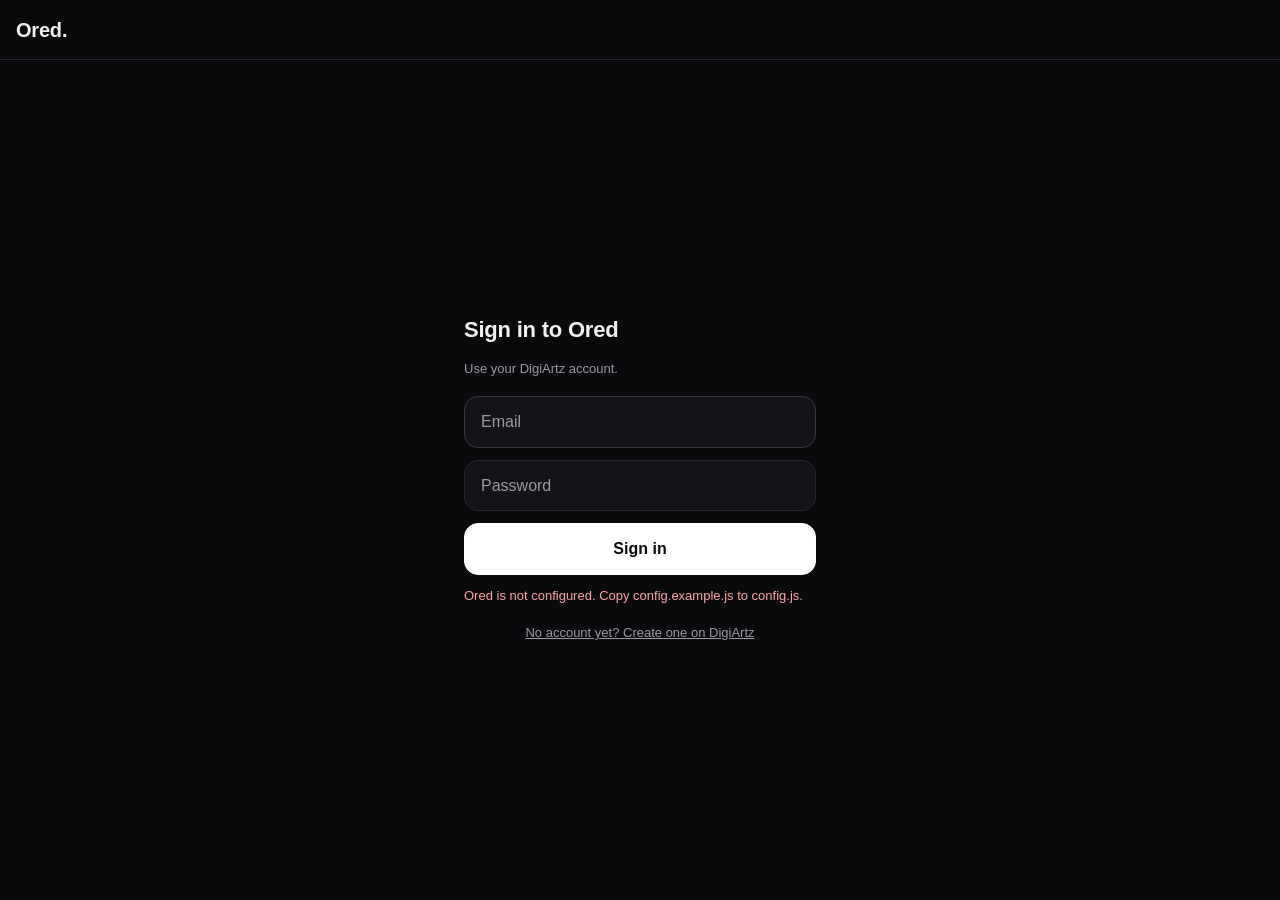
==== commit d440e04c: "Serve Ored from the domain root Ored gets its own domain, so the page belongs at the root of it. Kep" ====
--- a/index.html
+++ b/index.html
@@ -1,2423 +1,93 @@
-<!DOCTYPE html>
+<!doctype html>
 <html lang="en">
- <head>
-  <meta charset="utf-8"/>
-  <meta name="color-scheme" content="light"/>
-  <meta name="theme-color" content="#F3F3F1"/>
+<head>
+<meta charset="utf-8">
+<meta name="viewport" content="width=device-width, initial-scale=1, viewport-fit=cover">
+<title>Ored</title>
+<meta name="robots" content="noindex, nofollow">
+<meta name="color-scheme" content="dark">
+<link rel="icon" type="image/svg+xml" href="/favicon.svg?v=4" sizes="any">
+<link rel="icon" href="/favicon.ico?v=4" sizes="16x16 32x32 48x48">
+<link rel="apple-touch-icon" sizes="180x180" href="/apple-touch-icon.png?v=4">
+<link rel="stylesheet" href="/app.css?v=3">
+</head>
+<body>
 
-  <script>
-  (function(){
-    var K='koeTheme',V={graydark:1,light:1,offwhite:1},t=null;
-    try{t=localStorage.getItem(K);}catch(e){}
-    if(!V[t])t='offwhite';
-    document.documentElement.setAttribute('data-theme',t);
-    var C={graydark:'#1A1A1F',light:'#F7F5EB',offwhite:'#F3F3F1'};
-    var m=document.querySelector('meta[name="theme-color"]');
-    if(m)m.setAttribute('content',C[t]);
-    var s=document.querySelector('meta[name="color-scheme"]');
-    if(s)s.setAttribute('content',t==='graydark'?'dark':'light');
-  })();
-  </script>
-  <style>
-        html{background:var(--vbg,#E9E9E6);}
-    html[data-theme="graydark"]{--vbg:#101015;}
-    html[data-theme="light"]{--vbg:#EEEBDC;}
-    html[data-theme="offwhite"]{--vbg:#E9E9E6;}
-
-    #anPage{position:fixed;inset:0;z-index:545;overflow-y:auto;transform:translateX(100%);}
-    #anPage.open{transform:translateX(0);}
-
-    #artModal{position:fixed;inset:0;z-index:1100;display:none;flex-direction:column;background:var(--bg,#F7F5EB);}
-    #artModal.open{display:flex;}
-    #dzView{position:fixed;inset:0;z-index:1300;display:none;}
-    #dzView.open{display:flex;flex-direction:column;}
-    #dzLight{position:fixed;inset:0;z-index:1500;display:none;}
-    #dzLight.open{display:flex;align-items:center;justify-content:center;}
-
-    #artModal .avBox{width:100%;height:100%;display:flex;flex-direction:column;overflow:hidden;}
-    #artModal .avBody{flex:1;min-height:0;overflow:auto;}
-    #artModal #lbImg{max-width:100%;max-height:80vh;object-fit:contain;}
-
-    /* Panels and dialogs whose closed state is written in one of the media="print"
-       stylesheets below, which land after the first paint. Until their sheet
-       arrives they have no closed state at all -- fully opaque, untransformed and
-       in normal flow -- and the sheet brings the closed state and a transition for
-       it in the same rule, so applying it animates them out in front of the
-       loading screen. Half a second of the crop dialogs fading over the splash.
-       Declaring the same closed state here means nothing changes when the sheet
-       lands, so nothing has anything to animate. The `.open` rules are all a class
-       more specific than these, so opening still wins.
-       Anything added to those sheets with a hidden base state belongs here too. */
-    .upPop,.cropPop,.upGdPop,#upqBackdrop,#legalBackdrop{position:fixed;inset:0;opacity:0;pointer-events:none;}
-    .upGdPop,#upqBackdrop,#legalBackdrop{visibility:hidden;}
-    #pfUpMod{opacity:1;transform:translateX(100%);visibility:hidden;}
-    #rankHub,#rankPage,#fgSearchPage,#cmBrowsePage,#cmInfoPage,#cmChatPanel,
-    #profilePage,#pfEditPage,#admPage,#pfMyWorkPage,#notifPage,#subPage,
-    #authMod,#themePage,#communityPage{
-      position:fixed;inset:0;transform:translateX(100%);
-    }
-    #cmChatPanel,#communityPage,#subPage,#profilePage,#admPage,#notifPage,
-    #pfMyWorkPage,#authMod,#pfEditPage{visibility:hidden;}
-  </style>
-  <script data-cf-beacon='{"token": "aa4b7177387e4f689739a5fdf44cbffa"}' defer="" src="https://static.cloudflareinsights.com/beacon.min.js">
-  </script>
-
-  <script async src="https://www.googletagmanager.com/gtag/js?id=G-21DL9JWJ58"></script>
-  <script>
-    window.dataLayer = window.dataLayer || [];
-    function gtag(){dataLayer.push(arguments);}
-    gtag('consent', 'default', {
-      analytics_storage: 'denied',
-      ad_storage: 'denied',
-      ad_user_data: 'denied',
-      ad_personalization: 'denied'
-    });
-    gtag('js', new Date());
-
-    gtag('config', 'G-21DL9JWJ58');
-  </script>
-  <meta content="width=device-width, initial-scale=1.0, viewport-fit=cover, interactive-widget=resizes-visual" name="viewport"/>
-  <title>
-   DigiArtz — The Digital Art Community
-  </title>
-  <meta name="description" content="DigiArtz is a place for digital artists to share their work, build a portfolio and meet other artists."/>
-  <link rel="canonical" href="https://digiartz.net/"/>
-  <meta name="robots" content="index, follow, max-image-preview:large"/>
-
-  <link rel="icon" type="image/svg+xml" href="/favicon.svg?v=4" sizes="any"/>
-  <link rel="icon" href="/favicon.ico?v=4" sizes="16x16 32x32 48x48 64x64 128x128"/>
-  <link rel="icon" type="image/png" sizes="192x192" href="/icon-192.png?v=4"/>
-  <link rel="apple-touch-icon" sizes="180x180" href="/apple-touch-icon.png?v=4"/>
-  <link rel="manifest" href="/site.webmanifest"/>
-  <script type="application/ld+json">
-  {
-    "@context": "https://schema.org",
-    "@type": "Organization",
-    "name": "Digiartz",
-    "url": "https://digiartz.net/",
-    "logo": "https://digiartz.net/icon-512.png?v=4"
-  }
-  </script>
-
-  <script type="application/ld+json">
-  {
-    "@context": "https://schema.org",
-    "@type": "WebSite",
-    "name": "DigiArtz",
-    "alternateName": "Digiartz",
-    "url": "https://digiartz.net/",
-    "description": "DigiArtz is a place for digital artists to share their work, build a portfolio and meet other artists.",
-    "publisher": { "@type": "Organization", "name": "Digiartz", "url": "https://digiartz.net/" },
-    "hasPart": [
-      { "@type": "CollectionPage", "name": "Explore", "url": "https://digiartz.net/explore" },
-      { "@type": "CollectionPage", "name": "Marketplace", "url": "https://digiartz.net/marketplace" },
-      { "@type": "CollectionPage", "name": "Community", "url": "https://digiartz.net/community" },
-      { "@type": "CollectionPage", "name": "Resources", "url": "https://digiartz.net/resources" },
-      { "@type": "CollectionPage", "name": "Blog", "url": "https://digiartz.net/blog" },
-      { "@type": "WebPage", "name": "Login", "url": "https://digiartz.net/login" }
-    ]
-  }
-  </script>
-  <script type="application/ld+json" id="ldGallery">
-  {"@context":"https://schema.org","@type":"ImageGallery","name":"DigiArtz — Digital Art Gallery","url":"https://digiartz.net/","description":"Digital art posted by the DigiArtz community: character illustrations, fan art, landscapes, cars and original work.","image":["https://tmqzqlrpjpydiftlrzmj.supabase.co/storage/v1/object/public/koe-media/artworks/9f8c7d5a-49c2-4eb2-9bdd-608141294444/1783056107143_Ethereal_Violet__f1600.webp","https://tmqzqlrpjpydiftlrzmj.supabase.co/storage/v1/object/public/koe-media/artworks/094f47b1-937e-4c63-b72a-5dde050258fe/1782822019716_Archer_Queen__f1600.webp","https://tmqzqlrpjpydiftlrzmj.supabase.co/storage/v1/object/public/koe-media/artworks/1781717079470_Prushka__f1600.webp","https://tmqzqlrpjpydiftlrzmj.supabase.co/storage/v1/object/public/koe-media/artworks/1781630475302_Meili_Portroute__f1600.webp","https://tmqzqlrpjpydiftlrzmj.supabase.co/storage/v1/object/public/koe-media/artworks/1781459752137_Junko_Enoshima__f1600.webp","https://tmqzqlrpjpydiftlrzmj.supabase.co/storage/v1/object/public/koe-media/artworks/1781282837085_Kyojuro_Rengoku__f1600.webp"],"hasPart":[{"@type":"ImageObject","position":1,"name":"Ethereal Violet","contentUrl":"https://tmqzqlrpjpydiftlrzmj.supabase.co/storage/v1/object/public/koe-media/artworks/9f8c7d5a-49c2-4eb2-9bdd-608141294444/1783056107143_Ethereal_Violet__f1600.webp","thumbnailUrl":"https://tmqzqlrpjpydiftlrzmj.supabase.co/storage/v1/object/public/koe-media/artworks/9f8c7d5a-49c2-4eb2-9bdd-608141294444/1783056107143_Ethereal_Violet__t300.webp","url":"https://digiartz.net/artwork/7cd74497-cd51-446b-a084-afb6b04fa84c","datePublished":"2026-07-03","creator":{"@type":"Person","name":"user_9f8c7d5a","url":"https://digiartz.net/profile/user_9f8c7d5a"}},{"@type":"ImageObject","position":2,"name":"Archer Queen","contentUrl":"https://tmqzqlrpjpydiftlrzmj.supabase.co/storage/v1/object/public/koe-media/artworks/094f47b1-937e-4c63-b72a-5dde050258fe/1782822019716_Archer_Queen__f1600.webp","thumbnailUrl":"https://tmqzqlrpjpydiftlrzmj.supabase.co/storage/v1/object/public/koe-media/artworks/094f47b1-937e-4c63-b72a-5dde050258fe/1782822019716_Archer_Queen__t300.webp","url":"https://digiartz.net/artwork/42b36e1e-0bea-4bd6-a1d4-33615cddbd8d","datePublished":"2026-06-30","creator":{"@type":"Person","name":"Koe_Official","url":"https://digiartz.net/profile/Koe_Official"}},{"@type":"ImageObject","position":3,"name":"Prushka","contentUrl":"https://tmqzqlrpjpydiftlrzmj.supabase.co/storage/v1/object/public/koe-media/artworks/1781717079470_Prushka__f1600.webp","thumbnailUrl":"https://tmqzqlrpjpydiftlrzmj.supabase.co/storage/v1/object/public/koe-media/artworks/1781717079470_Prushka__t300.webp","url":"https://digiartz.net/artwork/87230979-277b-48e7-9190-dcd90f1c8956","datePublished":"2026-06-17"},{"@type":"ImageObject","position":4,"name":"Meili Portroute","contentUrl":"https://tmqzqlrpjpydiftlrzmj.supabase.co/storage/v1/object/public/koe-media/artworks/1781630475302_Meili_Portroute__f1600.webp","thumbnailUrl":"https://tmqzqlrpjpydiftlrzmj.supabase.co/storage/v1/object/public/koe-media/artworks/1781630475302_Meili_Portroute__t300.webp","url":"https://digiartz.net/artwork/c1677e60-d791-4aee-a054-1c3b83914431","datePublished":"2026-06-16"},{"@type":"ImageObject","position":5,"name":"Junko Enoshima","contentUrl":"https://tmqzqlrpjpydiftlrzmj.supabase.co/storage/v1/object/public/koe-media/artworks/1781459752137_Junko_Enoshima__f1600.webp","thumbnailUrl":"https://tmqzqlrpjpydiftlrzmj.supabase.co/storage/v1/object/public/koe-media/artworks/1781459752137_Junko_Enoshima__t300.webp","url":"https://digiartz.net/artwork/e7a15ef1-f043-4176-b260-919e5da88d29","datePublished":"2026-06-14"},{"@type":"ImageObject","position":6,"name":"Kyojuro Rengoku","contentUrl":"https://tmqzqlrpjpydiftlrzmj.supabase.co/storage/v1/object/public/koe-media/artworks/1781282837085_Kyojuro_Rengoku__f1600.webp","thumbnailUrl":"https://tmqzqlrpjpydiftlrzmj.supabase.co/storage/v1/object/public/koe-media/artworks/1781282837085_Kyojuro_Rengoku__t300.webp","url":"https://digiartz.net/artwork/478488e3-0bcf-4b13-9fdd-e07ddaba2fd1","datePublished":"2026-06-12"},{"@type":"ImageObject","position":7,"name":"Fushi","contentUrl":"https://tmqzqlrpjpydiftlrzmj.supabase.co/storage/v1/object/public/koe-media/artworks/1781195618071_Fushi__f1600.webp","thumbnailUrl":"https://tmqzqlrpjpydiftlrzmj.supabase.co/storage/v1/object/public/koe-media/artworks/1781195618071_Fushi__t300.webp","url":"https://digiartz.net/artwork/637c58b1-0b8d-4e59-a4b5-45d8b364b888","datePublished":"2026-06-11"},{"@type":"ImageObject","position":8,"name":"Makima","contentUrl":"https://tmqzqlrpjpydiftlrzmj.supabase.co/storage/v1/object/public/koe-media/artworks/1781091495828_Makima__f1600.webp","thumbnailUrl":"https://tmqzqlrpjpydiftlrzmj.supabase.co/storage/v1/object/public/koe-media/artworks/1781091495828_Makima__t300.webp","url":"https://digiartz.net/artwork/40a29b41-36e1-4267-8f17-fd72a0a9fd92","datePublished":"2026-06-10"},{"@type":"ImageObject","position":9,"name":"Misa Amane","contentUrl":"https://tmqzqlrpjpydiftlrzmj.supabase.co/storage/v1/object/public/koe-media/artworks/1781024008823_Misa_Amane__f1600.webp","thumbnailUrl":"https://tmqzqlrpjpydiftlrzmj.supabase.co/storage/v1/object/public/koe-media/artworks/1781024008823_Misa_Amane__t300.webp","url":"https://digiartz.net/artwork/afd0f86b-ee4b-40b4-b4c5-e5d61559a818","datePublished":"2026-06-09"},{"@type":"ImageObject","position":10,"name":"Lelouch vi Britannia","contentUrl":"https://tmqzqlrpjpydiftlrzmj.supabase.co/storage/v1/object/public/koe-media/artworks/1780944274654_Lelouch_vi_Britannia__f1600.webp","thumbnailUrl":"https://tmqzqlrpjpydiftlrzmj.supabase.co/storage/v1/object/public/koe-media/artworks/1780944274654_Lelouch_vi_Britannia__t300.webp","url":"https://digiartz.net/artwork/a7f35adb-7f8c-4011-96b5-66a1c372d34a","datePublished":"2026-06-08"},{"@type":"ImageObject","position":11,"name":"Thorfinn Karlsefni","contentUrl":"https://tmqzqlrpjpydiftlrzmj.supabase.co/storage/v1/object/public/koe-media/artworks/1780918474836_Thorfinn_Karlsefni__f1600.webp","thumbnailUrl":"https://tmqzqlrpjpydiftlrzmj.supabase.co/storage/v1/object/public/koe-media/artworks/1780918474836_Thorfinn_Karlsefni__t300.webp","url":"https://digiartz.net/artwork/aa976152-d904-4955-b83b-6b9e4a41717d","datePublished":"2026-06-08"},{"@type":"ImageObject","position":12,"name":"Natsuki Subaru","contentUrl":"https://tmqzqlrpjpydiftlrzmj.supabase.co/storage/v1/object/public/koe-media/artworks/1780902931537_Natsuki_Subaru__f1600.webp","thumbnailUrl":"https://tmqzqlrpjpydiftlrzmj.supabase.co/storage/v1/object/public/koe-media/artworks/1780902931537_Natsuki_Subaru__t300.webp","url":"https://digiartz.net/artwork/641b7af6-922c-4726-b1b6-53fc53f92fcf","datePublished":"2026-06-08"},{"@type":"ImageObject","position":13,"name":"Crimson Horizon","contentUrl":"https://tmqzqlrpjpydiftlrzmj.supabase.co/storage/v1/object/public/koe-media/artworks/1780836584964_Crimson_Horizon__f1600.webp","thumbnailUrl":"https://tmqzqlrpjpydiftlrzmj.supabase.co/storage/v1/object/public/koe-media/artworks/1780836584964_Crimson_Horizon__t300.webp","url":"https://digiartz.net/artwork/44576437-ac6e-4be5-882b-98273b7ec8d7","datePublished":"2026-06-07"},{"@type":"ImageObject","position":14,"name":"Reinhard van Astrea","contentUrl":"https://tmqzqlrpjpydiftlrzmj.supabase.co/storage/v1/object/public/koe-media/artworks/1780766256380_Reinhard_van_Astrea__f1600.webp","thumbnailUrl":"https://tmqzqlrpjpydiftlrzmj.supabase.co/storage/v1/object/public/koe-media/artworks/1780766256380_Reinhard_van_Astrea__t300.webp","url":"https://digiartz.net/artwork/8a7f8e72-71ed-4d0a-8d44-712af28449b7","datePublished":"2026-06-06"},{"@type":"ImageObject","position":15,"name":"Subaru Natsuki","contentUrl":"https://tmqzqlrpjpydiftlrzmj.supabase.co/storage/v1/object/public/koe-media/artworks/1780766222807_Subaru_Natsuki__f1600.webp","thumbnailUrl":"https://tmqzqlrpjpydiftlrzmj.supabase.co/storage/v1/object/public/koe-media/artworks/1780766222807_Subaru_Natsuki__t300.webp","url":"https://digiartz.net/artwork/12bc412e-1c62-4dec-a007-278d9f129a3e","datePublished":"2026-06-06"},{"@type":"ImageObject","position":16,"name":"Natsuki Subaru","contentUrl":"https://tmqzqlrpjpydiftlrzmj.supabase.co/storage/v1/object/public/koe-media/artworks/1780674011083_Natsuki_Subaru__f1600.webp","thumbnailUrl":"https://tmqzqlrpjpydiftlrzmj.supabase.co/storage/v1/object/public/koe-media/artworks/1780674011083_Natsuki_Subaru__t300.webp","url":"https://digiartz.net/artwork/6b632969-253a-4510-9ec8-da2c4eee7f17","datePublished":"2026-06-05"},{"@type":"ImageObject","position":17,"name":"Mountain Field","contentUrl":"https://tmqzqlrpjpydiftlrzmj.supabase.co/storage/v1/object/public/koe-media/artworks/1780501989833_Mountain_Field__f1600.webp","thumbnailUrl":"https://tmqzqlrpjpydiftlrzmj.supabase.co/storage/v1/object/public/koe-media/artworks/1780501989833_Mountain_Field__t300.webp","url":"https://digiartz.net/artwork/d5e258ad-ce58-44d1-a280-b05f0d349436","datePublished":"2026-06-03"},{"@type":"ImageObject","position":18,"name":"Kirigiri Execution","contentUrl":"https://tmqzqlrpjpydiftlrzmj.supabase.co/storage/v1/object/public/koe-media/artworks/1780501850798_Kirigiri_Execution__f1600.webp","thumbnailUrl":"https://tmqzqlrpjpydiftlrzmj.supabase.co/storage/v1/object/public/koe-media/artworks/1780501850798_Kirigiri_Execution__t300.webp","url":"https://digiartz.net/artwork/7b77294f-a857-4795-9903-e7b4a7df24ff","datePublished":"2026-06-03"},{"@type":"ImageObject","position":19,"name":"Kaoruko Waguri","contentUrl":"https://tmqzqlrpjpydiftlrzmj.supabase.co/storage/v1/object/public/koe-media/artworks/1780501817488_Kaoruko_Waguri__f1600.webp","thumbnailUrl":"https://tmqzqlrpjpydiftlrzmj.supabase.co/storage/v1/object/public/koe-media/artworks/1780501817488_Kaoruko_Waguri__t300.webp","url":"https://digiartz.net/artwork/219ef20a-ab00-4b7b-b9a0-961ec78954d6","datePublished":"2026-06-03"},{"@type":"ImageObject","position":20,"name":"Koenigsegg Jesko Absolute","contentUrl":"https://tmqzqlrpjpydiftlrzmj.supabase.co/storage/v1/object/public/koe-media/artworks/1780501758632_Koenigsegg_Jesko_Absolute__f1600.webp","thumbnailUrl":"https://tmqzqlrpjpydiftlrzmj.supabase.co/storage/v1/object/public/koe-media/artworks/1780501758632_Koenigsegg_Jesko_Absolute__t300.webp","url":"https://digiartz.net/artwork/a8de271d-413a-476b-acca-5c31e89dcbc2","datePublished":"2026-06-03"},{"@type":"ImageObject","position":21,"name":"Cute Anime Girl","contentUrl":"https://tmqzqlrpjpydiftlrzmj.supabase.co/storage/v1/object/public/koe-media/artworks/1780501723126_Cute_Anime_Girl__f1600.webp","thumbnailUrl":"https://tmqzqlrpjpydiftlrzmj.supabase.co/storage/v1/object/public/koe-media/artworks/1780501723126_Cute_Anime_Girl__t300.webp","url":"https://digiartz.net/artwork/ade6dc20-0b1c-4fa9-8a34-a6f897c8fcdd","datePublished":"2026-06-03"},{"@type":"ImageObject","position":22,"name":"Melissa Moretti","contentUrl":"https://tmqzqlrpjpydiftlrzmj.supabase.co/storage/v1/object/public/koe-media/artworks/1780501669939_Melissa_Moretti__f1600.webp","thumbnailUrl":"https://tmqzqlrpjpydiftlrzmj.supabase.co/storage/v1/object/public/koe-media/artworks/1780501669939_Melissa_Moretti__t300.webp","url":"https://digiartz.net/artwork/cf63b47e-af6f-4875-b104-f0f7a431a56a","datePublished":"2026-06-03"}]}
-  </script>
-  <meta property="og:site_name" content="Digiartz"/>
-  <meta property="og:type" content="website"/>
-  <meta property="og:title" content="DigiArtz — The Digital Art Community"/>
-  <meta property="og:description" content="DigiArtz is a place for digital artists to share their work, build a portfolio and meet other artists."/>
-  <meta property="og:url" content="https://digiartz.net/"/>
-  <meta property="og:image" content="https://digiartz.net/icon-512.png?v=4"/>
-  <meta property="og:image:alt" content="Digiartz — digital art showcase"/>
-  <meta name="twitter:card" content="summary_large_image"/>
-  <meta name="twitter:title" content="DigiArtz — The Digital Art Community"/>
-  <meta name="twitter:description" content="DigiArtz is a place for digital artists to share their work, build a portfolio and meet other artists."/>
-  <meta name="twitter:image" content="https://digiartz.net/icon-512.png?v=4"/>
-  <link href="https://fonts.googleapis.com" rel="preconnect"/>
-  <link crossorigin="" href="https://fonts.gstatic.com" rel="preconnect"/>
-  <link rel="preload" as="style" href="https://fonts.googleapis.com/css2?family=Inter:wght@500;600;700&amp;family=Kaushan+Script&amp;family=Open+Sans:wght@400;500;600;700;800&amp;family=Syne:wght@700;800&amp;display=swap" onload="this.onload=null;this.rel='stylesheet';"/>
-  <noscript><link href="https://fonts.googleapis.com/css2?family=Inter:wght@500;600;700&amp;family=Kaushan+Script&amp;family=Open+Sans:wght@400;500;600;700;800&amp;family=Syne:wght@700;800&amp;display=swap" rel="stylesheet"/></noscript>
-
-  <script>
-  (function(){
-    addEventListener('error', function(e){
-      var el = e.target;
-      if(!el || el.tagName !== 'LINK' || el.rel !== 'stylesheet') return;
-      if(el.dataset.retried) return;
-      el.dataset.retried = '1';
-      el.href = el.href.split('?')[0] + '?r=' + Date.now();
-    }, true);
-  })();
-  </script>
-  <link rel="stylesheet" href="/css/base.css?v=47">
-  <link rel="stylesheet" href="/css/hero.css?v=166">
-  <link rel="stylesheet" href="/css/viewer.css?v=53" media="print" onload="this.media='all'">
-  <link rel="stylesheet" href="/css/community.css?v=41" media="print" onload="this.media='all'">
-  <link rel="stylesheet" href="/css/connect.css?v=19" media="print" onload="this.media='all'">
-  <link rel="stylesheet" href="/css/ranking.css?v=20" media="print" onload="this.media='all'">
-  <link rel="stylesheet" href="/css/profile.css?v=51" media="print" onload="this.media='all'">
-  <link rel="stylesheet" href="/css/admin.css?v=14" media="print" onload="this.media='all'">
-  <link rel="stylesheet" href="/css/auth.css?v=9" media="print" onload="this.media='all'">
-  <link rel="stylesheet" href="/css/panels.css?v=36" media="print" onload="this.media='all'">
-  <link rel="stylesheet" href="/css/upload.css?v=29" media="print" onload="this.media='all'">
-  <link rel="stylesheet" href="/css/widgets.css?v=35" media="print" onload="this.media='all'">
-  <link rel="stylesheet" href="/css/overrides.css?v=69">
-  <link rel="stylesheet" href="/css/ored.css?v=1">
-  <link rel="stylesheet" href="/css/select.css?v=5" media="print" onload="this.media='all'">
-  <noscript><link rel="stylesheet" href="/css/viewer.css?v=53"><link rel="stylesheet" href="/css/community.css?v=41"><link rel="stylesheet" href="/css/ranking.css?v=20"><link rel="stylesheet" href="/css/profile.css?v=51"><link rel="stylesheet" href="/css/admin.css?v=14"><link rel="stylesheet" href="/css/auth.css?v=9"><link rel="stylesheet" href="/css/upload.css?v=29"><link rel="stylesheet" href="/css/connect.css?v=19"><link rel="stylesheet" href="/css/panels.css?v=36"><link rel="stylesheet" href="/css/widgets.css?v=35"><link rel="stylesheet" href="/css/select.css?v=5"></noscript>
- </head>
- <body>
-
-  <div id="intro" aria-label="Loading" role="status">
-   <div class="iSpin" aria-hidden="true"></div>
-   <div class="iTxt">LOADING</div>
-  </div>
-  <div id="sBanner"></div>
-
-  <header id="dzTop" class="dzTop">
-   <a class="dzBrand" href="/" data-bn="bnHome" aria-label="DigiArtz — home"><span class="dzBrandD">Digi</span><span class="dzBrandA">Artz</span></a>
-
-   <nav class="dzLinks" aria-label="Primary">
-
-    <div class="dzUpWrap" id="dzExWrap">
-     <button class="dzLink dzLinkDd" type="button" id="dzExBtn" data-bn="bnGallery"
-             aria-haspopup="true" aria-expanded="false" aria-controls="dzExDd"
-             onclick="dzExToggle(event)">Explore<svg class="dzLinkChev" viewBox="0 0 24 24" fill="none" stroke="currentColor" stroke-width="2.1" stroke-linecap="round" stroke-linejoin="round" aria-hidden="true"><path d="m6 9 6 6 6-6"/></svg></button>
-     <div class="dzUpDd" id="dzExDd" role="menu" aria-labelledby="dzExBtn">
-      <div class="dzUpDdInner">
-      <a class="dzUpItem" href="/explore" role="menuitem" style="--upA:var(--upcViolet)" onclick="dzExPick('artworks', event)">
-       <span class="dzUpIco" aria-hidden="true"><svg viewBox="0 0 24 24" fill="none" stroke="currentColor" stroke-width="2" stroke-linecap="round" stroke-linejoin="round"><rect x="3" y="3" width="18" height="18" rx="3"/><circle cx="8.5" cy="8.5" r="1.6"/><path d="M21 15l-5-5L5 21"/></svg></span>
-       <span class="dzUpTxt"><span class="dzUpNm">Artworks</span><span class="dzUpDesc">Browse art from creators worldwide</span></span>
-      </a>
-      <a class="dzUpItem" href="/marketplace" role="menuitem" style="--upA:var(--upcOrange)" onclick="dzExPick('marketplace', event)">
-       <span class="dzUpIco" aria-hidden="true"><svg viewBox="0 0 24 24" fill="none" stroke="currentColor" stroke-width="2" stroke-linecap="round" stroke-linejoin="round"><path d="M3 9.4 4.8 4.3A2 2 0 0 1 6.7 3h10.6a2 2 0 0 1 1.9 1.3L21 9.4"/><path d="M4.6 9.4V19a2 2 0 0 0 2 2h10.8a2 2 0 0 0 2-2V9.4"/><path d="M3 9.4h18"/><path d="M9.6 21v-5.4h4.8V21"/></svg></span>
-       <span class="dzUpTxt"><span class="dzUpNm">Marketplace</span><span class="dzUpDesc">Buy digital products and commissions</span></span>
-      </a>
-      <a class="dzUpItem" href="/blog" role="menuitem" style="--upA:var(--upcIndigo)" onclick="dzExPick('blog', event)">
-       <span class="dzUpIco" aria-hidden="true"><svg viewBox="0 0 24 24" fill="none" stroke="currentColor" stroke-width="2" stroke-linecap="round" stroke-linejoin="round"><rect x="3.4" y="3" width="17.2" height="18" rx="2.4"/><path d="M7.3 8.2h9.4"/><path d="M7.3 12h9.4"/><path d="M7.3 15.8h5.2"/></svg></span>
-       <span class="dzUpTxt"><span class="dzUpNm">Blog</span><span class="dzUpDesc">Tutorials, interviews and studio notes</span></span>
-      </a>
-      <a class="dzUpItem" href="/resources" role="menuitem" style="--upA:var(--upcGreen)" onclick="dzExPick('resources', event)">
-       <span class="dzUpIco" aria-hidden="true"><svg viewBox="0 0 24 24" fill="none" stroke="currentColor" stroke-width="2" stroke-linecap="round" stroke-linejoin="round"><path d="M12 2.7 2.8 7.1 12 11.5l9.2-4.4z"/><path d="M3.2 12.1 12 16.3l8.8-4.2"/><path d="M3.2 16.5 12 20.7l8.8-4.2"/></svg></span>
-       <span class="dzUpTxt"><span class="dzUpNm">Resources</span><span class="dzUpDesc">Brushes, textures, fonts and packs</span></span>
-      </a>
-      <button class="dzUpItem" type="button" role="menuitem" style="--upA:var(--upcSky)" onclick="dzExPick('jobs', event)">
-       <span class="dzUpIco" aria-hidden="true"><svg viewBox="0 0 24 24" fill="none" stroke="currentColor" stroke-width="2" stroke-linecap="round" stroke-linejoin="round"><rect x="2" y="7" width="20" height="14" rx="2"/><path d="M16 21V5a2 2 0 0 0-2-2h-4a2 2 0 0 0-2 2v16"/></svg></span>
-       <span class="dzUpTxt"><span class="dzUpNm">Jobs</span><span class="dzUpDesc">Paid creative work, open right now</span></span>
-      </button>
-      </div>
-     </div>
-    </div>
-    <div class="dzUpWrap" id="dzCmWrap">
-     <button class="dzLink dzLinkDd" type="button" id="dzCmBtn" data-bn="bnCommunity"
-             aria-haspopup="true" aria-expanded="false" aria-controls="dzCmDd"
-             onclick="dzCmToggle(event)">Community<svg class="dzLinkChev" viewBox="0 0 24 24" fill="none" stroke="currentColor" stroke-width="2.1" stroke-linecap="round" stroke-linejoin="round" aria-hidden="true"><path d="m6 9 6 6 6-6"/></svg></button>
-     <div class="dzUpDd" id="dzCmDd" role="menu" aria-labelledby="dzCmBtn">
-      <div class="dzUpDdInner">
-      <a class="dzUpItem" href="/community" role="menuitem" style="--upA:var(--upcTeal)" onclick="dzCmPick('communities', event)">
-       <span class="dzUpIco" aria-hidden="true"><svg viewBox="0 0 24 24" fill="none" stroke="currentColor" stroke-width="2" stroke-linecap="round" stroke-linejoin="round"><path d="M17 20v-1.5a4 4 0 0 0-4-4H6a4 4 0 0 0-4 4V20"/><circle cx="9.5" cy="7" r="3.5"/><path d="M22 20v-1.5a4 4 0 0 0-3-3.87"/><path d="M16 3.6a3.5 3.5 0 0 1 0 6.8"/></svg></span>
-       <span class="dzUpTxt"><span class="dzUpNm">Communities</span><span class="dzUpDesc">Topic rooms to join, or one of your own</span></span>
-      </a>
-      <button class="dzUpItem" type="button" role="menuitem" style="--upA:var(--upcPink)" onclick="dzCmPick('friends', event)">
-       <span class="dzUpIco" aria-hidden="true"><svg viewBox="0 0 24 24" fill="none" stroke="currentColor" stroke-width="2" stroke-linecap="round" stroke-linejoin="round"><path d="M16 20v-1.5a4 4 0 0 0-4-4H6a4 4 0 0 0-4 4V20"/><circle cx="9" cy="7" r="3.5"/><path d="M19 8v6M22 11h-6"/></svg></span>
-       <span class="dzUpTxt"><span class="dzUpNm">Friends</span><span class="dzUpDesc">Your people, your messages, and Zeo</span></span>
-      </button>
-      <button class="dzUpItem" type="button" role="menuitem" style="--upA:var(--upcYellow)" onclick="dzCmPick('ranking', event)">
-       <span class="dzUpIco" aria-hidden="true"><svg viewBox="0 0 24 24" fill="none" stroke="currentColor" stroke-width="2" stroke-linecap="round" stroke-linejoin="round"><path d="M8 21h8"/><path d="M12 17v4"/><path d="M7 4h10v5a5 5 0 0 1-10 0Z"/><path d="M7 5.5H4.5v1A3.5 3.5 0 0 0 7 9.9"/><path d="M17 5.5h2.5v1A3.5 3.5 0 0 1 17 9.9"/></svg></span>
-       <span class="dzUpTxt"><span class="dzUpNm">Ranking</span><span class="dzUpDesc">Who is on top this week, board by board</span></span>
-      </button>
-      </div>
-     </div>
-    </div>
-
-    <div class="dzUpWrap" id="dzUpWrap">
-     <button class="dzLink dzLinkDd" type="button" id="dzUpBtn" data-bn="bnUpload"
-             aria-haspopup="true" aria-expanded="false" aria-controls="dzUpDd"
-             onclick="dzUpToggle(event)">Upload<svg class="dzLinkChev" viewBox="0 0 24 24" fill="none" stroke="currentColor" stroke-width="2.1" stroke-linecap="round" stroke-linejoin="round" aria-hidden="true"><path d="m6 9 6 6 6-6"/></svg></button>
-     <div class="dzUpDd" id="dzUpDd" role="menu" aria-labelledby="dzUpBtn">
-      <div class="dzUpDdInner">
-      <button class="dzUpItem" type="button" role="menuitem" style="--upA:var(--upcViolet)" onclick="dzUpPick('artwork')">
-       <span class="dzUpIco" aria-hidden="true"><svg viewBox="0 0 24 24" fill="none" stroke="currentColor" stroke-width="2" stroke-linecap="round" stroke-linejoin="round"><rect x="3" y="3" width="18" height="18" rx="3"/><circle cx="8.5" cy="8.5" r="1.6"/><path d="M21 15l-5-5L5 21"/></svg></span>
-       <span class="dzUpTxt"><span class="dzUpNm">Upload Artwork</span><span class="dzUpDesc">Share a piece with the community</span></span>
-      </button>
-      <button class="dzUpItem" type="button" role="menuitem" style="--upA:var(--upcOrange)" onclick="dzUpPick('marketplace')">
-       <span class="dzUpIco" aria-hidden="true"><svg viewBox="0 0 24 24" fill="none" stroke="currentColor" stroke-width="2" stroke-linecap="round" stroke-linejoin="round"><path d="M3 9.4 4.8 4.3A2 2 0 0 1 6.7 3h10.6a2 2 0 0 1 1.9 1.3L21 9.4"/><path d="M4.6 9.4V19a2 2 0 0 0 2 2h10.8a2 2 0 0 0 2-2V9.4"/><path d="M3 9.4h18"/><path d="M9.6 21v-5.4h4.8V21"/></svg></span>
-       <span class="dzUpTxt"><span class="dzUpNm">List a Product</span><span class="dzUpDesc">Sell a digital product or a commission</span></span>
-      </button>
-      <button class="dzUpItem" type="button" role="menuitem" style="--upA:var(--upcIndigo)" onclick="dzUpPick('blog')">
-       <span class="dzUpIco" aria-hidden="true"><svg viewBox="0 0 24 24" fill="none" stroke="currentColor" stroke-width="2" stroke-linecap="round" stroke-linejoin="round"><rect x="3.4" y="3" width="17.2" height="18" rx="2.4"/><path d="M7.3 8.2h9.4"/><path d="M7.3 12h9.4"/><path d="M7.3 15.8h5.2"/></svg></span>
-       <span class="dzUpTxt"><span class="dzUpNm">Write a Blog Post</span><span class="dzUpDesc">Publish a tutorial or a studio note</span></span>
-      </button>
-      <button class="dzUpItem" type="button" role="menuitem" style="--upA:var(--upcGreen)" onclick="dzUpPick('resources')">
-       <span class="dzUpIco" aria-hidden="true"><svg viewBox="0 0 24 24" fill="none" stroke="currentColor" stroke-width="2" stroke-linecap="round" stroke-linejoin="round"><path d="M12 2.7 2.8 7.1 12 11.5l9.2-4.4z"/><path d="M3.2 12.1 12 16.3l8.8-4.2"/><path d="M3.2 16.5 12 20.7l8.8-4.2"/></svg></span>
-       <span class="dzUpTxt"><span class="dzUpNm">Share a Resource</span><span class="dzUpDesc">Give away brushes, packs and presets</span></span>
-      </button>
-      <button class="dzUpItem" type="button" role="menuitem" style="--upA:var(--upcSky)" onclick="dzUpPick('jobs')">
-       <span class="dzUpIco" aria-hidden="true"><svg viewBox="0 0 24 24" fill="none" stroke="currentColor" stroke-width="2" stroke-linecap="round" stroke-linejoin="round"><rect x="2" y="7" width="20" height="14" rx="2"/><path d="M16 21V5a2 2 0 0 0-2-2h-4a2 2 0 0 0-2 2v16"/></svg></span>
-       <span class="dzUpTxt"><span class="dzUpNm">Post a Job</span><span class="dzUpDesc">Hire an artist for paid creative work</span></span>
-      </button>
-      </div>
-     </div>
-    </div>
-
-    <div class="dzUpWrap dzAcWrap" id="dzAcWrap">
-     <a class="dzLink dzLinkDd" id="dzTopAccount" data-bn="bnProfile" href="/login"
-        aria-haspopup="true" aria-expanded="false" aria-controls="dzAcDd"
-        onclick="dzAcClick(event)"><span id="dzTopAccountTxt">Sign in</span><svg class="dzLinkChev" viewBox="0 0 24 24" fill="none" stroke="currentColor" stroke-width="2.1" stroke-linecap="round" stroke-linejoin="round" aria-hidden="true"><path d="m6 9 6 6 6-6"/></svg></a>
-     <div class="dzUpDd" id="dzAcDd" role="menu" aria-labelledby="dzTopAccount">
-      <div class="dzUpDdInner">
-      <button class="dzUpItem" type="button" role="menuitem" style="--upA:var(--upcViolet)" onclick="dzAcPick('portfolio')">
-       <span class="dzUpIco" aria-hidden="true"><svg viewBox="0 0 24 24" fill="none" stroke="currentColor" stroke-width="2" stroke-linecap="round" stroke-linejoin="round"><circle cx="12" cy="8" r="3.6"/><path d="M4.5 20.2a7.5 7.5 0 0 1 15 0"/></svg></span>
-       <span class="dzUpTxt"><span class="dzUpNm">Portfolio</span><span class="dzUpDesc">Your profile, as everyone else sees it</span></span>
-      </button>
-      <button class="dzUpItem" type="button" role="menuitem" style="--upA:var(--upcSky)" onclick="dzAcPick('analytics')">
-       <span class="dzUpIco" aria-hidden="true"><svg viewBox="0 0 24 24" fill="none" stroke="currentColor" stroke-width="2" stroke-linecap="round" stroke-linejoin="round"><path d="M3 21h18"/><rect x="4" y="12" width="4" height="7" rx="1"/><rect x="10" y="8" width="4" height="11" rx="1"/><rect x="16" y="4" width="4" height="15" rx="1"/></svg></span>
-       <span class="dzUpTxt"><span class="dzUpNm">Analytics</span><span class="dzUpDesc">How your work is doing, section by section</span></span>
-      </button>
-      <button class="dzUpItem" type="button" role="menuitem" style="--upA:var(--upcGreen)" onclick="dzAcPick('payouts')">
-       <span class="dzUpIco" aria-hidden="true"><svg viewBox="0 0 24 24" fill="none" stroke="currentColor" stroke-width="2" stroke-linecap="round" stroke-linejoin="round"><rect x="2.5" y="6" width="19" height="13" rx="2.5"/><path d="M2.5 10.5h19"/><path d="M6.5 15h4"/></svg></span>
-       <span class="dzUpTxt"><span class="dzUpNm">Payouts</span><span class="dzUpDesc">Everything on your account to do with money</span></span>
-      </button>
-      </div>
-     </div>
-    </div>
-   </nav>
-
-   <div class="dzActions">
-    <button class="dzIcon dzIconSearch" id="dzTopSearchBtn" type="button" onclick="dzOpenSearch()" aria-label="Search" aria-controls="fgSearchPage">
-     <svg viewBox="0 0 24 24" fill="none" stroke="currentColor" stroke-width="1.9" stroke-linecap="round" stroke-linejoin="round" aria-hidden="true"><circle cx="11" cy="11" r="7"/><path d="m20 20-3.6-3.6"/></svg>
+<header class="oBar">
+  <a class="oMark" href="/">Ored.</a>
+  <div class="oBarActs">
+    <button type="button" class="oCirc" id="oNew" aria-label="New chat" title="New chat">
+      <svg viewBox="0 0 24 24" aria-hidden="true" focusable="false">
+        <path d="M12 5v14M5 12h14"></path>
+      </svg>
     </button>
-    <button class="dzIcon" id="hNotifBtn" type="button" onclick="openNotifications()" title="Notifications" aria-label="Notifications" aria-controls="notifPage">
-     <svg viewBox="0 0 24 24" fill="none" stroke="currentColor" stroke-width="1.8" stroke-linecap="round" stroke-linejoin="round" aria-hidden="true">
-      <path d="M18 8a6 6 0 0 0-12 0c0 7-3 9-3 9h18s-3-2-3-9"/>
-      <path d="M13.73 21a2 2 0 0 1-3.46 0"/>
-     </svg>
-     <span class="hNotifDot" aria-hidden="true"></span>
+    <button type="button" class="oCirc" id="oMenu" aria-label="Chat history" title="Chat history"
+            aria-expanded="false" aria-controls="oHistory">
+      <svg viewBox="0 0 24 24" aria-hidden="true" focusable="false">
+        <path d="M4 8h16M4 16h16"></path>
+      </svg>
     </button>
-    <button class="dzIcon dzCartBtn" id="dzCartBtn" type="button" onclick="dzGoCart()" title="Cart" aria-label="Cart">
-     <svg viewBox="0 0 24 24" fill="none" stroke="currentColor" stroke-width="1.8" stroke-linecap="round" stroke-linejoin="round" aria-hidden="true">
-      <circle cx="9" cy="20" r="1.4"/><circle cx="18" cy="20" r="1.4"/>
-      <path d="M2 3h3l2.6 12.4a1.8 1.8 0 0 0 1.8 1.4h8.4a1.8 1.8 0 0 0 1.8-1.4L21.5 7H6"/>
-     </svg>
-     <span class="dzCartCount" id="dzCartCount" aria-hidden="true"></span>
-    </button>
-    <button class="dzIcon dzHam" id="dzHamBtn" type="button" onclick="dzMenuToggle()" aria-label="Menu" aria-haspopup="true" aria-expanded="false" aria-controls="dzTopMenu">
-     <span class="dzHamBox" aria-hidden="true"><span></span><span></span><span></span></span>
-    </button>
-   </div>
-  </header>
-
-  <div class="dzMenuScrim" id="dzMenuScrim" onclick="dzMenuClose()" aria-hidden="true"></div>
-  <nav id="dzTopMenu" class="dzMenu" aria-label="Site menu">
-   <div class="dzMenuInner">
-    <button class="dzMenuItem" type="button" onclick="dzOpenSearch()">Search</button>
-    <div class="dzMenuGrp" id="dzMenuExGrp">
-     <button class="dzMenuItem dzMenuTog" type="button" id="dzMenuExBtn" data-bn="bnGallery"
-             aria-expanded="false" aria-controls="dzMenuExSub" onclick="dzMenuSubToggle('ex')">
-      <span>Explore</span><svg class="dzMenuChev" viewBox="0 0 24 24" fill="none" stroke="currentColor" stroke-width="2.1" stroke-linecap="round" stroke-linejoin="round" aria-hidden="true"><path d="m6 9 6 6 6-6"/></svg>
-     </button>
-     <div class="dzMenuSub" id="dzMenuExSub">
-      <div class="dzMenuSubInner">
-      <a class="dzMenuSubItem" href="/explore" style="--upA:var(--upcViolet)" onclick="dzExPick('artworks', event)"><span class="dzUpIco dzUpIcoSm" aria-hidden="true"><svg viewBox="0 0 24 24" fill="none" stroke="currentColor" stroke-width="2" stroke-linecap="round" stroke-linejoin="round"><rect x="3" y="3" width="18" height="18" rx="3"/><circle cx="8.5" cy="8.5" r="1.6"/><path d="M21 15l-5-5L5 21"/></svg></span><span>Artworks</span></a>
-      <a class="dzMenuSubItem" href="/marketplace" style="--upA:var(--upcOrange)" onclick="dzExPick('marketplace', event)"><span class="dzUpIco dzUpIcoSm" aria-hidden="true"><svg viewBox="0 0 24 24" fill="none" stroke="currentColor" stroke-width="2" stroke-linecap="round" stroke-linejoin="round"><path d="M3 9.4 4.8 4.3A2 2 0 0 1 6.7 3h10.6a2 2 0 0 1 1.9 1.3L21 9.4"/><path d="M4.6 9.4V19a2 2 0 0 0 2 2h10.8a2 2 0 0 0 2-2V9.4"/><path d="M3 9.4h18"/><path d="M9.6 21v-5.4h4.8V21"/></svg></span><span>Marketplace</span></a>
-      <a class="dzMenuSubItem" href="/blog" style="--upA:var(--upcIndigo)" onclick="dzExPick('blog', event)"><span class="dzUpIco dzUpIcoSm" aria-hidden="true"><svg viewBox="0 0 24 24" fill="none" stroke="currentColor" stroke-width="2" stroke-linecap="round" stroke-linejoin="round"><rect x="3.4" y="3" width="17.2" height="18" rx="2.4"/><path d="M7.3 8.2h9.4"/><path d="M7.3 12h9.4"/><path d="M7.3 15.8h5.2"/></svg></span><span>Blog</span></a>
-      <a class="dzMenuSubItem" href="/resources" style="--upA:var(--upcGreen)" onclick="dzExPick('resources', event)"><span class="dzUpIco dzUpIcoSm" aria-hidden="true"><svg viewBox="0 0 24 24" fill="none" stroke="currentColor" stroke-width="2" stroke-linecap="round" stroke-linejoin="round"><path d="M12 2.7 2.8 7.1 12 11.5l9.2-4.4z"/><path d="M3.2 12.1 12 16.3l8.8-4.2"/><path d="M3.2 16.5 12 20.7l8.8-4.2"/></svg></span><span>Resources</span></a>
-      <button class="dzMenuSubItem" type="button" style="--upA:var(--upcSky)" onclick="dzExPick('jobs', event)"><span class="dzUpIco dzUpIcoSm" aria-hidden="true"><svg viewBox="0 0 24 24" fill="none" stroke="currentColor" stroke-width="2" stroke-linecap="round" stroke-linejoin="round"><rect x="2" y="7" width="20" height="14" rx="2"/><path d="M16 21V5a2 2 0 0 0-2-2h-4a2 2 0 0 0-2 2v16"/></svg></span><span>Jobs</span></button>
-      </div>
-     </div>
-    </div>
-    <div class="dzMenuGrp" id="dzMenuCmGrp">
-     <button class="dzMenuItem dzMenuTog" type="button" id="dzMenuCmBtn" data-bn="bnCommunity"
-             aria-expanded="false" aria-controls="dzMenuCmSub" onclick="dzMenuSubToggle('cm')">
-      <span>Community</span><svg class="dzMenuChev" viewBox="0 0 24 24" fill="none" stroke="currentColor" stroke-width="2.1" stroke-linecap="round" stroke-linejoin="round" aria-hidden="true"><path d="m6 9 6 6 6-6"/></svg>
-     </button>
-     <div class="dzMenuSub" id="dzMenuCmSub">
-      <div class="dzMenuSubInner">
-      <a class="dzMenuSubItem" href="/community" style="--upA:var(--upcTeal)" onclick="dzCmPick('communities', event)"><span class="dzUpIco dzUpIcoSm" aria-hidden="true"><svg viewBox="0 0 24 24" fill="none" stroke="currentColor" stroke-width="2" stroke-linecap="round" stroke-linejoin="round"><path d="M17 20v-1.5a4 4 0 0 0-4-4H6a4 4 0 0 0-4 4V20"/><circle cx="9.5" cy="7" r="3.5"/><path d="M22 20v-1.5a4 4 0 0 0-3-3.87"/><path d="M16 3.6a3.5 3.5 0 0 1 0 6.8"/></svg></span><span>Communities</span></a>
-      <button class="dzMenuSubItem" type="button" style="--upA:var(--upcPink)" onclick="dzCmPick('friends', event)"><span class="dzUpIco dzUpIcoSm" aria-hidden="true"><svg viewBox="0 0 24 24" fill="none" stroke="currentColor" stroke-width="2" stroke-linecap="round" stroke-linejoin="round"><path d="M16 20v-1.5a4 4 0 0 0-4-4H6a4 4 0 0 0-4 4V20"/><circle cx="9" cy="7" r="3.5"/><path d="M19 8v6M22 11h-6"/></svg></span><span>Friends</span></button>
-      <button class="dzMenuSubItem" type="button" style="--upA:var(--upcYellow)" onclick="dzCmPick('ranking', event)"><span class="dzUpIco dzUpIcoSm" aria-hidden="true"><svg viewBox="0 0 24 24" fill="none" stroke="currentColor" stroke-width="2" stroke-linecap="round" stroke-linejoin="round"><path d="M8 21h8"/><path d="M12 17v4"/><path d="M7 4h10v5a5 5 0 0 1-10 0Z"/><path d="M7 5.5H4.5v1A3.5 3.5 0 0 0 7 9.9"/><path d="M17 5.5h2.5v1A3.5 3.5 0 0 1 17 9.9"/></svg></span><span>Ranking</span></button>
-      </div>
-     </div>
-    </div>
-    <div class="dzMenuGrp" id="dzMenuUpGrp">
-     <button class="dzMenuItem dzMenuTog" type="button" id="dzMenuUpBtn" data-bn="bnUpload"
-             aria-expanded="false" aria-controls="dzMenuUpSub" onclick="dzMenuSubToggle('up')">
-      <span>Upload</span><svg class="dzMenuChev" viewBox="0 0 24 24" fill="none" stroke="currentColor" stroke-width="2.1" stroke-linecap="round" stroke-linejoin="round" aria-hidden="true"><path d="m6 9 6 6 6-6"/></svg>
-     </button>
-     <div class="dzMenuSub" id="dzMenuUpSub">
-      <div class="dzMenuSubInner">
-      <button class="dzMenuSubItem" type="button" style="--upA:var(--upcViolet)" onclick="dzUpPick('artwork')"><span class="dzUpIco dzUpIcoSm" aria-hidden="true"><svg viewBox="0 0 24 24" fill="none" stroke="currentColor" stroke-width="2" stroke-linecap="round" stroke-linejoin="round"><rect x="3" y="3" width="18" height="18" rx="3"/><circle cx="8.5" cy="8.5" r="1.6"/><path d="M21 15l-5-5L5 21"/></svg></span><span>Upload Artwork</span></button>
-      <button class="dzMenuSubItem" type="button" style="--upA:var(--upcOrange)" onclick="dzUpPick('marketplace')"><span class="dzUpIco dzUpIcoSm" aria-hidden="true"><svg viewBox="0 0 24 24" fill="none" stroke="currentColor" stroke-width="2" stroke-linecap="round" stroke-linejoin="round"><path d="M3 9.4 4.8 4.3A2 2 0 0 1 6.7 3h10.6a2 2 0 0 1 1.9 1.3L21 9.4"/><path d="M4.6 9.4V19a2 2 0 0 0 2 2h10.8a2 2 0 0 0 2-2V9.4"/><path d="M3 9.4h18"/><path d="M9.6 21v-5.4h4.8V21"/></svg></span><span>List a Product</span></button>
-      <button class="dzMenuSubItem" type="button" style="--upA:var(--upcIndigo)" onclick="dzUpPick('blog')"><span class="dzUpIco dzUpIcoSm" aria-hidden="true"><svg viewBox="0 0 24 24" fill="none" stroke="currentColor" stroke-width="2" stroke-linecap="round" stroke-linejoin="round"><rect x="3.4" y="3" width="17.2" height="18" rx="2.4"/><path d="M7.3 8.2h9.4"/><path d="M7.3 12h9.4"/><path d="M7.3 15.8h5.2"/></svg></span><span>Write a Blog Post</span></button>
-      <button class="dzMenuSubItem" type="button" style="--upA:var(--upcGreen)" onclick="dzUpPick('resources')"><span class="dzUpIco dzUpIcoSm" aria-hidden="true"><svg viewBox="0 0 24 24" fill="none" stroke="currentColor" stroke-width="2" stroke-linecap="round" stroke-linejoin="round"><path d="M12 2.7 2.8 7.1 12 11.5l9.2-4.4z"/><path d="M3.2 12.1 12 16.3l8.8-4.2"/><path d="M3.2 16.5 12 20.7l8.8-4.2"/></svg></span><span>Share a Resource</span></button>
-      <button class="dzMenuSubItem" type="button" style="--upA:var(--upcSky)" onclick="dzUpPick('jobs')"><span class="dzUpIco dzUpIcoSm" aria-hidden="true"><svg viewBox="0 0 24 24" fill="none" stroke="currentColor" stroke-width="2" stroke-linecap="round" stroke-linejoin="round"><rect x="2" y="7" width="20" height="14" rx="2"/><path d="M16 21V5a2 2 0 0 0-2-2h-4a2 2 0 0 0-2 2v16"/></svg></span><span>Post a Job</span></button>
-      </div>
-     </div>
-    </div>
-    <div class="dzMenuGrp dzAcGrp" id="dzMenuAcGrp">
-     <a class="dzMenuItem dzMenuTog" id="dzMenuAccount" data-bn="bnProfile" href="/login"
-        aria-expanded="false" aria-controls="dzMenuAcSub" onclick="return dzAcMenuClick(event);">
-      <span id="dzMenuAccountTxt">Login</span><svg class="dzMenuChev" viewBox="0 0 24 24" fill="none" stroke="currentColor" stroke-width="2.1" stroke-linecap="round" stroke-linejoin="round" aria-hidden="true"><path d="m6 9 6 6 6-6"/></svg>
-     </a>
-     <div class="dzMenuSub" id="dzMenuAcSub">
-      <div class="dzMenuSubInner">
-      <button class="dzMenuSubItem" type="button" style="--upA:var(--upcViolet)" onclick="dzAcPick('portfolio')"><span class="dzUpIco dzUpIcoSm" aria-hidden="true"><svg viewBox="0 0 24 24" fill="none" stroke="currentColor" stroke-width="2" stroke-linecap="round" stroke-linejoin="round"><circle cx="12" cy="8" r="3.6"/><path d="M4.5 20.2a7.5 7.5 0 0 1 15 0"/></svg></span><span>Portfolio</span></button>
-      <button class="dzMenuSubItem" type="button" style="--upA:var(--upcSky)" onclick="dzAcPick('analytics')"><span class="dzUpIco dzUpIcoSm" aria-hidden="true"><svg viewBox="0 0 24 24" fill="none" stroke="currentColor" stroke-width="2" stroke-linecap="round" stroke-linejoin="round"><path d="M3 21h18"/><rect x="4" y="12" width="4" height="7" rx="1"/><rect x="10" y="8" width="4" height="11" rx="1"/><rect x="16" y="4" width="4" height="15" rx="1"/></svg></span><span>Analytics</span></button>
-      <button class="dzMenuSubItem" type="button" style="--upA:var(--upcGreen)" onclick="dzAcPick('payouts')"><span class="dzUpIco dzUpIcoSm" aria-hidden="true"><svg viewBox="0 0 24 24" fill="none" stroke="currentColor" stroke-width="2" stroke-linecap="round" stroke-linejoin="round"><rect x="2.5" y="6" width="19" height="13" rx="2.5"/><path d="M2.5 10.5h19"/><path d="M6.5 15h4"/></svg></span><span>Payouts</span></button>
-      </div>
-     </div>
-    </div>
-   </div>
-  </nav>
-
-  <section id="hero">
-
-    <h1 class="srOnly">DigiArtz — The Digital Art Community · Art Has No Limits</h1>
-
-  </section>
-
-  <section id="heroPitch" aria-label="Welcome to DigiArtz">
-    <div class="hpInner">
-      <h1 class="hpHead">Where Artists <em>Create</em> &amp; <em>Inspire</em>.</h1>
-      <p class="hpSub">Post your work, build a portfolio, sell what you make, and follow the artists you care about.</p>
-      <div class="hpActions">
-        <button class="hpCta" type="button" onclick="hpGo()">Explore Gallery</button>
-        <button class="hpAlt" type="button" onclick="hpJoin()">Join Community<svg class="hpArrow" viewBox="0 0 24 24" aria-hidden="true"><line x1="4" y1="12" x2="19" y2="12"/><polyline points="13 6 19 12 13 18"/></svg></button>
-      </div>
-    </div>
-  </section>
-
-  <section id="artworks">
-    <div class="awTop">
-    <div class="hsWrap" id="hsWrap">
-      <div class="tgSearch hsBar" id="hsBar" data-mode="artwork">
-        <svg class="tgSearchIco" viewBox="0 0 24 24" fill="none" stroke="currentColor" stroke-width="2" stroke-linecap="round" aria-hidden="true"><circle cx="11" cy="11" r="7"/><path d="m20 20-3.5-3.5"/></svg>
-        <input type="search" class="tgSearchIn" id="hsIn" placeholder="Search artworks"
-               autocomplete="off" autocapitalize="off" spellcheck="false" maxlength="60"
-               aria-label="Search artworks" oninput="hsInput(this.value)">
-        <button type="button" class="hsMode" id="hsModeBtn"
-                aria-label="Switch to searching artists" title="Switch to searching artists"
-                onclick="hsToggleMode()">
-          <svg class="hsIco hsIcoArtist" viewBox="0 0 24 24" fill="none" stroke-width="2.1" stroke-linecap="round" stroke-linejoin="round" aria-hidden="true">
-            <linearGradient id="hsgArtist" x1="0" y1="0" x2="0" y2="1"><stop offset="0" style="stop-color:var(--hsW1)"/><stop offset="1" style="stop-color:var(--hsW2)"/></linearGradient>
-            <g stroke="url(#hsgArtist)"><circle cx="12" cy="7.4" r="4.4"/><path d="M4.4 20.6v-.7a7.6 7.6 0 0 1 15.2 0v.7"/></g>
-          </svg>
-          <svg class="hsIco hsIcoArt" viewBox="0 0 24 24" fill="none" stroke-width="2" stroke-linecap="round" stroke-linejoin="round" aria-hidden="true">
-            <linearGradient id="hsgArt" x1="0" y1="0" x2="1" y2="1"><stop offset="0" style="stop-color:var(--hsA1)"/><stop offset="1" style="stop-color:var(--hsA2)"/></linearGradient>
-            <g stroke="url(#hsgArt)"><rect x="3" y="3" width="18" height="18" rx="3"/><circle cx="8.5" cy="8.5" r="1.6"/><path d="M21 15l-5-5L5 21"/></g>
-          </svg>
-        </button>
-      </div>
-    </div>
-    <div class="ftWrap" id="ftWrap">
-      <button type="button" class="ftNav ftPrev" data-ftnav="-1" aria-label="Scroll boards left"><svg viewBox="0 0 24 24" fill="none" stroke="currentColor" stroke-width="2" stroke-linecap="round" stroke-linejoin="round" aria-hidden="true"><path d="m15 19-7-7 7-7"/></svg></button>
-      <div class="ftRail" id="ftRail" role="group" aria-label="Feed boards">
-        <button type="button" class="ftTab" id="ftTab-following" aria-pressed="false" data-feed="following">
-          <span class="ftLbl">Following</span>
-        </button>
-        <button type="button" class="ftTab on" id="ftTab-trending" aria-pressed="true" data-feed="trending">
-          <span class="ftLbl">Trending</span>
-        </button>
-        <button type="button" class="ftTab" id="ftTab-new" aria-pressed="false" data-feed="new">
-          <span class="ftLbl">New arrival</span>
-        </button>
-        <button type="button" class="ftTab" id="ftTab-weekly" aria-pressed="false" data-feed="weekly">
-          <span class="ftLbl">Weekly hits</span>
-        </button>
-        <button type="button" class="ftTab" id="ftTab-monthly" aria-pressed="false" data-feed="monthly">
-          <span class="ftLbl">Monthly hits</span>
-        </button>
-        <button type="button" class="ftTab" id="ftTab-artists" aria-pressed="false" data-feed="artists">
-          <span class="ftLbl">Artists</span>
-        </button>
-      </div>
-      <button type="button" class="ftNav ftNext" data-ftnav="1" aria-label="Scroll boards right"><svg viewBox="0 0 24 24" fill="none" stroke="currentColor" stroke-width="2" stroke-linecap="round" stroke-linejoin="round" aria-hidden="true"><path d="m9 5 7 7-7 7"/></svg></button>
-    </div>
-    </div>
-    <div class="awGrid" id="hsResults" role="region" aria-label="Search results" hidden></div>
-    <div class="awGrid" id="awGrid" role="region" aria-labelledby="ftTab-trending">
-      <a class="awCard" href="/artwork/7cd74497-cd51-446b-a084-afb6b04fa84c"><div class="awImgWrap"><img loading="eager" fetchpriority="high" decoding="async" src="https://tmqzqlrpjpydiftlrzmj.supabase.co/storage/v1/object/public/koe-media/artworks/9f8c7d5a-49c2-4eb2-9bdd-608141294444/1783056107143_Ethereal_Violet__t300.webp" alt="Ethereal Violet — digital artwork on DigiArtz"></div></a>
-      <a class="awCard" href="/artwork/42b36e1e-0bea-4bd6-a1d4-33615cddbd8d"><div class="awImgWrap"><img loading="eager" fetchpriority="high" decoding="async" src="https://tmqzqlrpjpydiftlrzmj.supabase.co/storage/v1/object/public/koe-media/artworks/094f47b1-937e-4c63-b72a-5dde050258fe/1782822019716_Archer_Queen__t300.webp" alt="Archer Queen — digital artwork on DigiArtz"></div></a>
-      <a class="awCard" href="/artwork/87230979-277b-48e7-9190-dcd90f1c8956"><div class="awImgWrap"><img loading="eager" fetchpriority="auto" decoding="async" src="https://tmqzqlrpjpydiftlrzmj.supabase.co/storage/v1/object/public/koe-media/artworks/1781717079470_Prushka__t300.webp" alt="Prushka — digital artwork on DigiArtz"></div></a>
-      <a class="awCard" href="/artwork/c1677e60-d791-4aee-a054-1c3b83914431"><div class="awImgWrap"><img loading="eager" fetchpriority="auto" decoding="async" src="https://tmqzqlrpjpydiftlrzmj.supabase.co/storage/v1/object/public/koe-media/artworks/1781630475302_Meili_Portroute__t300.webp" alt="Meili Portroute — digital artwork on DigiArtz"></div></a>
-      <a class="awCard" href="/artwork/e7a15ef1-f043-4176-b260-919e5da88d29"><div class="awImgWrap"><img loading="eager" fetchpriority="auto" decoding="async" src="https://tmqzqlrpjpydiftlrzmj.supabase.co/storage/v1/object/public/koe-media/artworks/1781459752137_Junko_Enoshima__t300.webp" alt="Junko Enoshima — digital artwork on DigiArtz"></div></a>
-      <a class="awCard" href="/artwork/478488e3-0bcf-4b13-9fdd-e07ddaba2fd1"><div class="awImgWrap"><img loading="eager" fetchpriority="auto" decoding="async" src="https://tmqzqlrpjpydiftlrzmj.supabase.co/storage/v1/object/public/koe-media/artworks/1781282837085_Kyojuro_Rengoku__t300.webp" alt="Kyojuro Rengoku — digital artwork on DigiArtz"></div></a>
-      <a class="awCard" href="/artwork/637c58b1-0b8d-4e59-a4b5-45d8b364b888"><div class="awImgWrap"><img loading="lazy" decoding="async" src="https://tmqzqlrpjpydiftlrzmj.supabase.co/storage/v1/object/public/koe-media/artworks/1781195618071_Fushi__t300.webp" alt="Fushi — digital artwork on DigiArtz"></div></a>
-      <a class="awCard" href="/artwork/40a29b41-36e1-4267-8f17-fd72a0a9fd92"><div class="awImgWrap"><img loading="lazy" decoding="async" src="https://tmqzqlrpjpydiftlrzmj.supabase.co/storage/v1/object/public/koe-media/artworks/1781091495828_Makima__t300.webp" alt="Makima — digital artwork on DigiArtz"></div></a>
-      <a class="awCard" href="/artwork/afd0f86b-ee4b-40b4-b4c5-e5d61559a818"><div class="awImgWrap"><img loading="lazy" decoding="async" src="https://tmqzqlrpjpydiftlrzmj.supabase.co/storage/v1/object/public/koe-media/artworks/1781024008823_Misa_Amane__t300.webp" alt="Misa Amane — digital artwork on DigiArtz"></div></a>
-      <a class="awCard" href="/artwork/a7f35adb-7f8c-4011-96b5-66a1c372d34a"><div class="awImgWrap"><img loading="lazy" decoding="async" src="https://tmqzqlrpjpydiftlrzmj.supabase.co/storage/v1/object/public/koe-media/artworks/1780944274654_Lelouch_vi_Britannia__t300.webp" alt="Lelouch vi Britannia — digital artwork on DigiArtz"></div></a>
-      <a class="awCard" href="/artwork/aa976152-d904-4955-b83b-6b9e4a41717d"><div class="awImgWrap"><img loading="lazy" decoding="async" src="https://tmqzqlrpjpydiftlrzmj.supabase.co/storage/v1/object/public/koe-media/artworks/1780918474836_Thorfinn_Karlsefni__t300.webp" alt="Thorfinn Karlsefni — digital artwork on DigiArtz"></div></a>
-      <a class="awCard" href="/artwork/641b7af6-922c-4726-b1b6-53fc53f92fcf"><div class="awImgWrap"><img loading="lazy" decoding="async" src="https://tmqzqlrpjpydiftlrzmj.supabase.co/storage/v1/object/public/koe-media/artworks/1780902931537_Natsuki_Subaru__t300.webp" alt="Natsuki Subaru — digital artwork on DigiArtz"></div></a>
-      <a class="awCard" href="/artwork/44576437-ac6e-4be5-882b-98273b7ec8d7"><div class="awImgWrap"><img loading="lazy" decoding="async" src="https://tmqzqlrpjpydiftlrzmj.supabase.co/storage/v1/object/public/koe-media/artworks/1780836584964_Crimson_Horizon__t300.webp" alt="Crimson Horizon — digital artwork on DigiArtz"></div></a>
-      <a class="awCard" href="/artwork/8a7f8e72-71ed-4d0a-8d44-712af28449b7"><div class="awImgWrap"><img loading="lazy" decoding="async" src="https://tmqzqlrpjpydiftlrzmj.supabase.co/storage/v1/object/public/koe-media/artworks/1780766256380_Reinhard_van_Astrea__t300.webp" alt="Reinhard van Astrea — digital artwork on DigiArtz"></div></a>
-      <a class="awCard" href="/artwork/12bc412e-1c62-4dec-a007-278d9f129a3e"><div class="awImgWrap"><img loading="lazy" decoding="async" src="https://tmqzqlrpjpydiftlrzmj.supabase.co/storage/v1/object/public/koe-media/artworks/1780766222807_Subaru_Natsuki__t300.webp" alt="Subaru Natsuki — digital artwork on DigiArtz"></div></a>
-      <a class="awCard" href="/artwork/6b632969-253a-4510-9ec8-da2c4eee7f17"><div class="awImgWrap"><img loading="lazy" decoding="async" src="https://tmqzqlrpjpydiftlrzmj.supabase.co/storage/v1/object/public/koe-media/artworks/1780674011083_Natsuki_Subaru__t300.webp" alt="Natsuki Subaru — digital artwork on DigiArtz"></div></a>
-      <a class="awCard" href="/artwork/d5e258ad-ce58-44d1-a280-b05f0d349436"><div class="awImgWrap"><img loading="lazy" decoding="async" src="https://tmqzqlrpjpydiftlrzmj.supabase.co/storage/v1/object/public/koe-media/artworks/1780501989833_Mountain_Field__t300.webp" alt="Mountain Field — digital artwork on DigiArtz"></div></a>
-      <a class="awCard" href="/artwork/7b77294f-a857-4795-9903-e7b4a7df24ff"><div class="awImgWrap"><img loading="lazy" decoding="async" src="https://tmqzqlrpjpydiftlrzmj.supabase.co/storage/v1/object/public/koe-media/artworks/1780501850798_Kirigiri_Execution__t300.webp" alt="Kirigiri Execution — digital artwork on DigiArtz"></div></a>
-      <a class="awCard" href="/artwork/219ef20a-ab00-4b7b-b9a0-961ec78954d6"><div class="awImgWrap"><img loading="lazy" decoding="async" src="https://tmqzqlrpjpydiftlrzmj.supabase.co/storage/v1/object/public/koe-media/artworks/1780501817488_Kaoruko_Waguri__t300.webp" alt="Kaoruko Waguri — digital artwork on DigiArtz"></div></a>
-      <a class="awCard" href="/artwork/a8de271d-413a-476b-acca-5c31e89dcbc2"><div class="awImgWrap"><img loading="lazy" decoding="async" src="https://tmqzqlrpjpydiftlrzmj.supabase.co/storage/v1/object/public/koe-media/artworks/1780501758632_Koenigsegg_Jesko_Absolute__t300.webp" alt="Koenigsegg Jesko Absolute — digital artwork on DigiArtz"></div></a>
-      <a class="awCard" href="/artwork/ade6dc20-0b1c-4fa9-8a34-a6f897c8fcdd"><div class="awImgWrap"><img loading="lazy" decoding="async" src="https://tmqzqlrpjpydiftlrzmj.supabase.co/storage/v1/object/public/koe-media/artworks/1780501723126_Cute_Anime_Girl__t300.webp" alt="Cute Anime Girl — digital artwork on DigiArtz"></div></a>
-      <a class="awCard" href="/artwork/cf63b47e-af6f-4875-b104-f0f7a431a56a"><div class="awImgWrap"><img loading="lazy" decoding="async" src="https://tmqzqlrpjpydiftlrzmj.supabase.co/storage/v1/object/public/koe-media/artworks/1780501669939_Melissa_Moretti__t300.webp" alt="Melissa Moretti — digital artwork on DigiArtz"></div></a>
-    </div>
-    <div class="hsEmpty" id="hsEmpty" role="status" aria-live="polite" hidden>
-      <p class="hsEmptyTitle" id="hsEmptyTitle">No results found</p>
-      <p class="hsEmptyText" id="hsEmptyText">It seems we can’t find any results based on your search.</p>
-    </div>
-    <div class="awEmpty" id="awEmpty" style="display:none;">NO ARTWORK YET</div>
-  </section>
-  <script defer src="/js/boot.js?v=4"></script>
-  <script defer src="/js/cache.js?v=5"></script>
-  <script defer src="/js/ranking.js?v=10"></script>
-
-  <div id="rankHub" role="dialog" aria-modal="true" aria-labelledby="rkTitle">
-    <div class="subPgHdr">
-      <button class="subPgX" onclick="closeRankHub()" aria-label="Close ranking"><svg viewBox="0 0 24 24" fill="none" stroke="currentColor" stroke-width="1.9" stroke-linecap="round" stroke-linejoin="round" aria-hidden="true"><path d="M15 19 8 12l7-7"/></svg></button>
-      <div class="subPgTitle" id="rkTitle">RANKING</div>
-    </div>
-    <section id="rankSec" aria-labelledby="rkTitle">
-    <div class="rkHdr fsHdr">
-      <div class="secSub"><span class="rkLive" aria-hidden="true"></span>TOP ARTISTS · LIVE</div>
-    </div>
-    <div class="rkWrap">
-      <button class="rkNav rkNav--prev" id="rkPrev" type="button" aria-label="Previous board">
-        <svg viewBox="0 0 24 24" fill="none" stroke="currentColor" stroke-width="2" stroke-linecap="round" stroke-linejoin="round" width="24" height="24"><polyline points="15 18 9 12 15 6"/></svg>
-      </button>
-      <div class="rkTrack" id="rkGrid" role="group" aria-label="Ranking boards"></div>
-      <button class="rkNav rkNav--next" id="rkNext" type="button" aria-label="Next board">
-        <svg viewBox="0 0 24 24" fill="none" stroke="currentColor" stroke-width="2" stroke-linecap="round" stroke-linejoin="round" width="24" height="24"><polyline points="9 18 15 12 9 6"/></svg>
-      </button>
-    </div>
-    <div class="rkDots" id="rkDots" role="tablist" aria-label="Board"></div>
-  </section>
-  </div>
-
-  <div id="rankPage" role="dialog" aria-modal="true" aria-label="Full ranking">
-    <div class="subPgHdr">
-      <button class="subPgX" onclick="closeRankPage()" aria-label="Close ranking"><svg viewBox="0 0 24 24" fill="none" stroke="currentColor" stroke-width="1.9" stroke-linecap="round" stroke-linejoin="round" aria-hidden="true"><path d="M15 19 8 12l7-7"/></svg></button>
-      <div class="subPgTitle" id="rkPgTitle">RANKING</div>
-    </div>
-    <div class="rkPgBdy">
-      <div class="rkPgMine" id="rkPgMine"></div>
-      <div class="xpCard" id="rkPgList"></div>
-      <div class="rkPgEnd" id="rkPgEnd"></div>
-    </div>
-  </div>
-
-  <div id="profilePage" role="dialog" aria-modal="true" aria-label="User profile">
-
-    <header class="pfTopBar">
-      <div class="pfTopL">
-        <button class="pfTopBtn pfTopBack" id="pfTopBack" onclick="closeProfilePage()" aria-label="Go back">
-          <svg viewBox="0 0 24 24" fill="none" stroke="currentColor" stroke-width="1.9" stroke-linecap="round" stroke-linejoin="round" aria-hidden="true"><path d="M15 19 8 12l7-7"/></svg>
-        </button>
-        <span class="pfTopTitle">PROFILE</span>
-      </div>
-      <div class="pfTopR" id="pfTopGuest" hidden>
-        <button class="pfTopBtn" id="pfTopReportBtn" onclick="pfReportUser()" aria-label="Report this account">
-          <svg viewBox="0 0 24 24" fill="none" stroke="currentColor" stroke-width="1.9" stroke-linecap="round" stroke-linejoin="round" aria-hidden="true"><path d="M4 21V4"/><path d="M4 5h11l-1.5 3L15 11H4"/></svg>
-        </button>
-      </div>
-      <div class="pfTopR" id="pfTopActions">
-        <button class="pfTopBtn" id="pfTopMenuBtn" onclick="openSettingsPage()" aria-label="Open settings menu" aria-controls="setPage">
-          <svg viewBox="0 0 24 24" fill="none" stroke="currentColor" stroke-width="1.9" stroke-linecap="round" aria-hidden="true"><path d="M4 7h16"/><path d="M4 12h16"/><path d="M4 17h16"/></svg>
-        </button>
-      </div>
-    </header>
-
-    <div class="pfBdy">
-
-      <div class="pfHead">
-
-        <div class="pfBnr" id="pfBnr">
-          <div class="pfBnrRail" id="pfBnrRail">
-          <div class="pfBnrSlide" role="group" aria-roledescription="slide" aria-label="Banner, 1 of 3">
-            <img alt="" id="pfBnrImg0">
-            <span class="pfBnrTag">Banner</span>
-            <p class="pfBnrNone" id="pfBnrNone0"><span>nothing</span><span>here</span></p>
-          </div>
-          <div class="pfBnrSlide" role="group" aria-roledescription="slide" aria-label="Commission 1, 2 of 3">
-            <img alt="" id="pfBnrImg1">
-            <span class="pfBnrTag">Commission</span>
-            <p class="pfBnrNone" id="pfBnrNone1"><span>nothing</span><span>here</span></p>
-          </div>
-          <div class="pfBnrSlide" role="group" aria-roledescription="slide" aria-label="Commission 2, 3 of 3">
-            <img alt="" id="pfBnrImg2">
-            <span class="pfBnrTag">Commission</span>
-            <p class="pfBnrNone" id="pfBnrNone2"><span>nothing</span><span>here</span></p>
-          </div>
-          </div>
-          <div class="pfBnrDots" id="pfBnrDots" aria-label="Choose showcase slide">
-            <button type="button" class="pfBnrDot on" data-bnr="0" aria-current="true" aria-label="Banner"></button>
-            <button type="button" class="pfBnrDot" data-bnr="1" aria-label="Commission 1"></button>
-            <button type="button" class="pfBnrDot" data-bnr="2" aria-label="Commission 2"></button>
-          </div>
-        </div>
-
-        <section class="pfId" aria-label="Artist identity">
-        <div class="pfIdTop">
-          <div class="pfIdWho">
-            <div class="pfAvatarWrap">
-              <div class="pfAvatar" id="pfAvatar"><img alt="" id="pfAvatarImg"><span id="pfAvatarLetter">?</span></div>
-            </div>
-            <div class="pfIdText">
-              <div class="pfNameRow">
-                <span class="pfUsername" id="pfUsername">—</span>
-                <span class="pfWarnMark" id="pfWarnMark" title="This account has a low merit score" aria-label="Low merit warning">!</span>
-              </div>
-              <div class="pfHandle" id="pfHandle"></div>
-              <div class="msRibbon" id="pfMsRibbon" hidden></div>
-            </div>
-          </div>
-          <div class="pfStats" id="pfStats" hidden>
-            <p class="pfStatLine">
-              <span class="pfStat"><b class="pfStatN" id="pfFollowers">0</b><span class="pfStatL" id="pfFollowersL">Followers</span></span>
-              <span class="pfStat"><b class="pfStatN" id="pfFollowing">0</b><span class="pfStatL">Following</span></span>
-            </p>
-            <p class="pfStatLine pfStatLine--sub">
-              <span class="pfStat"><b class="pfStatN" id="pfStatArt">0</b><span class="pfStatL" id="pfStatArtL">Artworks</span></span>
-              <span class="pfStat"><b class="pfStatN" id="pfStatLikes">0</b><span class="pfStatL" id="pfStatLikesL">Likes</span></span>
-              <span class="pfStat"><b class="pfStatN" id="pfStatSaves">0</b><span class="pfStatL" id="pfStatSavesL">Saves</span></span>
-            </p>
-          </div>
-          <div class="pfActionRow" id="pfActionRow" hidden>
-            <button class="pfActBtn pfActBtn--pri" id="pfBtnFollow" onclick="pfFollowToggle()">
-              <svg viewBox="0 0 24 24" fill="none" stroke="currentColor" stroke-width="1.8" stroke-linecap="round" stroke-linejoin="round" aria-hidden="true"><path d="M16 20v-1.4a3.5 3.5 0 0 0-3.5-3.5h-5A3.5 3.5 0 0 0 4 18.6V20"/><circle cx="10" cy="8" r="3.2"/><path d="M18 8v6"/><path d="M21 11h-6"/></svg>
-              <span class="pfActTxt">Follow</span>
-            </button>
-            <button class="pfActBtn" id="pfBtnFriend" onclick="pfFriendBtnTap()">
-              <svg viewBox="0 0 24 24" fill="none" stroke="currentColor" stroke-width="1.8" stroke-linecap="round" stroke-linejoin="round" aria-hidden="true"><path d="M16 20v-1.4a3.5 3.5 0 0 0-3.5-3.5h-5A3.5 3.5 0 0 0 4 18.6V20"/><circle cx="10" cy="8" r="3.2"/><path d="M18 8v6"/><path d="M21 11h-6"/></svg>
-              <span class="pfActTxt">Add friend</span>
-            </button>
-            <button class="pfActBtn pfActBtn--pri" id="pfBtnEdit" onclick="openPfEditPage()" hidden>
-              <svg viewBox="0 0 24 24" fill="none" stroke="currentColor" stroke-width="1.8" stroke-linecap="round" stroke-linejoin="round" aria-hidden="true"><path d="M4 20h4l10-10a2.4 2.4 0 0 0-3.4-3.4L4.6 16.6Z"/><path d="m13.6 7.4 3 3"/></svg>
-              <span class="pfActTxt">Edit profile</span>
-            </button>
-            <button class="pfActBtn" id="pfBtnShare" onclick="openPfShare()" aria-label="Share this profile">
-              <svg viewBox="0 0 24 24" fill="none" stroke="currentColor" stroke-width="1.8" stroke-linecap="round" stroke-linejoin="round" aria-hidden="true"><circle cx="18" cy="5.5" r="2.6"/><circle cx="6" cy="12" r="2.6"/><circle cx="18" cy="18.5" r="2.6"/><path d="m8.3 10.8 7.4-4"/><path d="m8.3 13.2 7.4 4"/></svg>
-              <span class="pfActTxt">Share</span>
-            </button>
-          </div>
-          <div class="pfIdMeta">
-            <p class="pfHeadBio" id="pfHeadBio"></p>
-            <div class="pfJoined" id="pfJoined"></div>
-          </div>
-        </div>
-      </section>
-      </div>
-
-      <nav class="pfTabs">
-        <div class="fgCatWrap pfTabWrap">
-          <button type="button" class="fgCatNav fgCatPrev" data-fgnav="-1" aria-label="Scroll tabs left"><svg viewBox="0 0 24 24" fill="none" stroke="currentColor" stroke-width="2" stroke-linecap="round" stroke-linejoin="round" aria-hidden="true"><path d="m15 19-7-7 7-7"/></svg></button>
-          <div class="fgCatRail" id="pfTabGroup" role="tablist" aria-label="Profile sections">
-          <button class="fgCatChip active" id="pfTabGallery" role="tab" aria-selected="true" aria-controls="pfPanelGallery" onclick="pfSwitchTab('gallery')">Artwork</button>
-          <button class="fgCatChip" id="pfTabAlbum" role="tab" aria-selected="false" aria-controls="pfPanelAlbum" onclick="pfSwitchTab('album')">Albums</button>
-          <button class="fgCatChip" id="pfTabResources" role="tab" aria-selected="false" aria-controls="pfPanelResources" onclick="pfSwitchTab('resources')">Resources</button>
-          <button class="fgCatChip" id="pfTabBlog" role="tab" aria-selected="false" aria-controls="pfPanelBlog" onclick="pfSwitchTab('blog')">Blog</button>
-          <button class="fgCatChip" id="pfTabMarketplace" role="tab" aria-selected="false" aria-controls="pfPanelMarketplace" onclick="pfSwitchTab('marketplace')">Marketplace</button>
-          <button class="fgCatChip" id="pfTabProgress" role="tab" aria-selected="false" aria-controls="pfPanelProgress" onclick="pfSwitchTab('progress')">Level</button>
-          <button class="fgCatChip" id="pfTabAbout" role="tab" aria-selected="false" aria-controls="pfPanelAbout" onclick="pfSwitchTab('about')">About</button>
-          </div>
-          <button type="button" class="fgCatNav fgCatNext" data-fgnav="1" aria-label="Scroll tabs right"><svg viewBox="0 0 24 24" fill="none" stroke="currentColor" stroke-width="2" stroke-linecap="round" stroke-linejoin="round" aria-hidden="true"><path d="m9 5 7 7-7 7"/></svg></button>
-        </div>
-      </nav>
-
-      <div class="pfPanel active" id="pfPanelGallery" role="tabpanel" aria-labelledby="pfTabGallery">
-        <div class="pfGrid pfGridArt" id="pfGalleryGrid"></div>
-        <div class="pfEmpty" id="pfGalleryEmpty" style="display:none;">No artwork uploaded yet.</div>
-        <div class="igSentinel" id="pfGallerySentinel" aria-hidden="true" style="display:none;"></div>
-      </div>
-
-      <div class="pfPanel" id="pfPanelAlbum" role="tabpanel" aria-labelledby="pfTabAlbum">
-        <div class="albGrid" id="pfAlbumGrid"></div>
-        <div class="pfEmpty" id="pfAlbumEmpty" style="display:none;">No albums yet.</div>
-      </div>
-
-      <div class="pfPanel" id="pfPanelResources" role="tabpanel" aria-labelledby="pfTabResources">
-        <div class="dzGrid" id="pfResGrid"></div>
-        <div class="pfEmpty" id="pfResEmpty" style="display:none;">No resources uploaded yet.</div>
-      </div>
-
-      <div class="pfPanel" id="pfPanelBlog" role="tabpanel" aria-labelledby="pfTabBlog">
-        <div class="dzList" id="pfBlogList"></div>
-        <div class="pfEmpty" id="pfBlogEmpty" style="display:none;">No blog posts yet.</div>
-      </div>
-
-      <div class="pfPanel" id="pfPanelMarketplace" role="tabpanel" aria-labelledby="pfTabMarketplace">
-        <div class="dzGrid" id="pfMktGrid"></div>
-        <div class="pfEmpty" id="pfMktEmpty" style="display:none;">No marketplace listings yet.</div>
-      </div>
-
-      <div class="pfPanel" id="pfPanelProgress" role="tabpanel" aria-labelledby="pfTabProgress">
-        <div class="xpWrap" id="pfXpWrap"></div>
-      </div>
-
-      <div class="pfPanel" id="pfPanelAbout" role="tabpanel" aria-labelledby="pfTabAbout">
-        <div class="pfAboutWrap">
-          <section class="pfCard">
-            <h3 class="pfCardLbl">Bio</h3>
-            <div class="pfBioText" id="pfBioText">Just a regular human who likes art and creativity.</div>
-          </section>
-          <section class="pfCard">
-            <h3 class="pfCardLbl">Connect</h3>
-            <div class="pfConnectList" id="pfConnectList"></div>
-          </section>
-          <section class="pfCard">
-            <h3 class="pfCardLbl">Standing</h3>
-            <div class="pfMeritRow">
-              <span class="pfMeritNum" id="pfStatMerit">100</span>
-              <span class="pfMeritLbl">Merit score</span>
-            </div>
-            <p class="pfMeritHint">Merit starts at 100 and falls when uploads break the rules. A low score limits what an account can post.</p>
-          </section>
-        </div>
-      </div>
-    </div>
-  </div>
-
-
-  <div id="pfEditPage" role="dialog" aria-modal="true" aria-label="Edit profile">
-    <div class="subPgHdr">
-      <button class="subPgX" onclick="closePfEditPage()" aria-label="Close edit profile"><svg viewBox="0 0 24 24" fill="none" stroke="currentColor" stroke-width="1.9" stroke-linecap="round" stroke-linejoin="round" aria-hidden="true"><path d="M15 19 8 12l7-7"/></svg></button>
-      <div class="subPgTitle">EDIT PROFILE</div>
-    </div>
-    <div class="pfEditBdy">
-      <div class="pfEditBnrSet" aria-label="Showcase images">
-        <div class="pfEditBnrCard">
-          <div class="pfEditBnrLbl">Banner</div>
-          <div class="pfEditBannerWrap">
-            <img alt="" id="pfEditBnrImg0">
-            <p class="pfBnrNone" id="pfEditBnrNone0"><span>nothing</span><span>here</span></p>
-            <button class="pfAvBEditBtn pfEditBannerBtn" onclick="openPfBnrPicker('banner')" aria-label="Change banner">
-              <svg viewBox="0 0 24 24" fill="none" stroke="currentColor" stroke-width="2" stroke-linecap="round" stroke-linejoin="round" width="24" height="24"><path d="M12 20h9"/><path d="M16.5 3.5a2.12 2.12 0 0 1 3 3L7 19l-4 1 1-4Z"/></svg>
-            </button>
-          </div>
-        </div>
-        <div class="pfEditBnrCard">
-          <div class="pfEditBnrLbl">Commission 1</div>
-          <div class="pfEditBannerWrap">
-            <img alt="" id="pfEditBnrImg1">
-            <p class="pfBnrNone" id="pfEditBnrNone1"><span>nothing</span><span>here</span></p>
-            <button class="pfAvBEditBtn pfEditBannerBtn" onclick="openPfBnrPicker('commission_1')" aria-label="Change commission 1">
-              <svg viewBox="0 0 24 24" fill="none" stroke="currentColor" stroke-width="2" stroke-linecap="round" stroke-linejoin="round" width="24" height="24"><path d="M12 20h9"/><path d="M16.5 3.5a2.12 2.12 0 0 1 3 3L7 19l-4 1 1-4Z"/></svg>
-            </button>
-          </div>
-        </div>
-        <div class="pfEditBnrCard">
-          <div class="pfEditBnrLbl">Commission 2</div>
-          <div class="pfEditBannerWrap">
-            <img alt="" id="pfEditBnrImg2">
-            <p class="pfBnrNone" id="pfEditBnrNone2"><span>nothing</span><span>here</span></p>
-            <button class="pfAvBEditBtn pfEditBannerBtn" onclick="openPfBnrPicker('commission_2')" aria-label="Change commission 2">
-              <svg viewBox="0 0 24 24" fill="none" stroke="currentColor" stroke-width="2" stroke-linecap="round" stroke-linejoin="round" width="24" height="24"><path d="M12 20h9"/><path d="M16.5 3.5a2.12 2.12 0 0 1 3 3L7 19l-4 1 1-4Z"/></svg>
-            </button>
-          </div>
-        </div>
-      </div>
-      <div class="pfEditAvatarWrap">
-        <div class="pfEditAvatar" id="pfEditAvatar">
-          <img alt="" id="pfEditAvatarImg">
-          <span id="pfEditAvatarLetter">?</span>
-        </div>
-        <button class="pfAvBEditBtn pfEditAvatarBtn" onclick="openPfAvatarPicker()" aria-label="Change profile photo">
-          <svg viewBox="0 0 24 24" fill="none" stroke="currentColor" stroke-width="2" stroke-linecap="round" stroke-linejoin="round" width="24" height="24"><path d="M12 20h9"/><path d="M16.5 3.5a2.12 2.12 0 0 1 3 3L7 19l-4 1 1-4Z"/></svg>
-        </button>
-      </div>
-      <div class="pfEditField">
-        <label class="pfEditLbl" for="pfEditDisplayName">DISPLAY NAME</label>
-        <input class="pfEditInput" id="pfEditDisplayName" maxlength="30" placeholder="How your name appears on your profile" autocomplete="off">
-        <div class="pfEditHint">Leave empty to use your username.</div>
-      </div>
-      <div class="pfEditField">
-        <label class="pfEditLbl" for="pfEditUsername">USERNAME</label>
-        <input class="pfEditInput" id="pfEditUsername" maxlength="30" placeholder="Username" autocomplete="off">
-        <div class="pfEditHint" id="pfEditUsernameHint" style="display:none;">Your @handle can't be changed.</div>
-      </div>
-      <div class="pfEditField">
-        <label class="pfEditLbl" for="pfEditBio">BIO</label>
-        <textarea class="pfEditTextarea" id="pfEditBio" maxlength="500" placeholder="Tell people about yourself…"></textarea>
-        <div class="pfEditHint" id="pfEditBioCount">0/500</div>
-      </div>
-      <div class="pfEditField">
-        <span class="pfEditLbl">CONNECT</span>
-        <div class="pfConnectRow">
-          <label class="pfConnectRowLbl" for="pfConnect_instagram">Instagram</label>
-          <input class="pfEditInput" id="pfConnect_instagram" placeholder="Add Instagram link here" autocomplete="off">
-        </div>
-        <div class="pfConnectRow">
-          <label class="pfConnectRowLbl" for="pfConnect_facebook">Facebook</label>
-          <input class="pfEditInput" id="pfConnect_facebook" placeholder="Add Facebook link here" autocomplete="off">
-        </div>
-        <div class="pfConnectRow">
-          <label class="pfConnectRowLbl" for="pfConnect_youtube">YouTube</label>
-          <input class="pfEditInput" id="pfConnect_youtube" placeholder="Add YouTube link here" autocomplete="off">
-        </div>
-        <div class="pfConnectRow">
-          <label class="pfConnectRowLbl" for="pfConnect_x">X</label>
-          <input class="pfEditInput" id="pfConnect_x" placeholder="Add X link here" autocomplete="off">
-        </div>
-        <div class="pfConnectRow">
-          <label class="pfConnectRowLbl" for="pfConnect_tiktok">TikTok</label>
-          <input class="pfEditInput" id="pfConnect_tiktok" placeholder="Add TikTok link here" autocomplete="off">
-        </div>
-        <div class="pfConnectRow">
-          <label class="pfConnectRowLbl" for="pfConnect_linkedin">LinkedIn</label>
-          <input class="pfEditInput" id="pfConnect_linkedin" placeholder="Add LinkedIn link here" autocomplete="off">
-        </div>
-        <div class="pfConnectRow">
-          <label class="pfConnectRowLbl" for="pfConnect_discord">Discord</label>
-          <input class="pfEditInput" id="pfConnect_discord" placeholder="Add Discord link here" autocomplete="off">
-        </div>
-        <div class="pfConnectRow">
-          <label class="pfConnectRowLbl" for="pfConnect_reddit">Reddit</label>
-          <input class="pfEditInput" id="pfConnect_reddit" placeholder="Add Reddit link here" autocomplete="off">
-        </div>
-        <div class="pfConnectRow">
-          <label class="pfConnectRowLbl" for="pfConnect_pinterest">Pinterest</label>
-          <input class="pfEditInput" id="pfConnect_pinterest" placeholder="Add Pinterest link here" autocomplete="off">
-        </div>
-      </div>
-      <button class="pfEditSaveBtn" id="pfEditSaveBtn" onclick="savePfEditProfile()">SAVE CHANGES</button>
-    </div>
-  </div>
-
-  <div id="admPage"></div>
-
-  <div id="pfMyWorkPage" role="dialog" aria-modal="true" aria-label="Edit my work">
-    <div class="subPgHdr">
-      <button class="subPgX" onclick="closeMyWorkPage()" aria-label="Close edit my work"><svg viewBox="0 0 24 24" fill="none" stroke="currentColor" stroke-width="1.9" stroke-linecap="round" stroke-linejoin="round" aria-hidden="true"><path d="M15 19 8 12l7-7"/></svg></button>
-      <div class="subPgTitle">EDIT MY WORK</div>
-    </div>
-    <div class="admBdy">
-      <div class="pfTabs" role="tablist">
-        <div class="pfTabGroup">
-          <button class="pfTab active" id="mwTab-art" role="tab" aria-selected="true" onclick="mwSwitchTab('art')">ARTWORK</button>
-          <button class="pfTab" id="mwTab-marketplace" role="tab" aria-selected="false" onclick="mwSwitchTab('marketplace')">MARKETPLACE</button>
-          <button class="pfTab" id="mwTab-blog" role="tab" aria-selected="false" onclick="mwSwitchTab('blog')">BLOG</button>
-          <button class="pfTab" id="mwTab-resources" role="tab" aria-selected="false" onclick="mwSwitchTab('resources')">RESOURCES</button>
-        </div>
-      </div>
-
-      <div class="pfPanel active" id="mwPanel-art">
-        <div class="pfGrid pfGridArt" id="mwGrid-art"></div>
-        <div class="pfEmpty" id="mwEmpty-art" style="display:none;">You haven't uploaded any artwork yet.</div>
-      </div>
-
-      <div class="pfPanel" id="mwPanel-marketplace">
-        <div class="pfGrid pfGridArt" id="mwGrid-marketplace"></div>
-        <div class="pfEmpty" id="mwEmpty-marketplace" style="display:none;">You haven't listed anything in the marketplace yet.</div>
-      </div>
-
-      <div class="pfPanel" id="mwPanel-blog">
-        <div class="pfGrid pfGridArt" id="mwGrid-blog"></div>
-        <div class="pfEmpty" id="mwEmpty-blog" style="display:none;">You haven't written any blog posts yet.</div>
-      </div>
-
-      <div class="pfPanel" id="mwPanel-resources">
-        <div class="pfGrid pfGridArt" id="mwGrid-resources"></div>
-        <div class="pfEmpty" id="mwEmpty-resources" style="display:none;">You haven't shared any resources yet.</div>
-      </div>
-
-    </div>
-  </div>
-
-  <div id="notifPage" role="dialog" aria-modal="true" aria-label="Notifications">
-    <div class="subPgHdr">
-      <button class="subPgX" onclick="closeNotifPage()" aria-label="Close notifications"><svg viewBox="0 0 24 24" fill="none" stroke="currentColor" stroke-width="1.9" stroke-linecap="round" stroke-linejoin="round" aria-hidden="true"><path d="M15 19 8 12l7-7"/></svg></button>
-      <div class="subPgTitle">NOTIFICATIONS</div>
-    </div>
-    <div class="notifBdy">
-      <div class="notifHdr">
-        <button class="notifReadAll" id="notifReadAll" type="button" onclick="notifReadAll()" hidden>MARK ALL READ</button>
-      </div>
-      <div class="pfEmpty" id="notifEmpty" style="display:none;"><span class="admEmptyIcon">🔔</span>No notifications yet.</div>
-      <div id="notifList" class="notifListWrap"></div>
-    </div>
-  </div>
-
-  <div class="cropPop" id="pfCropMod">
-   <div class="cropBox" onclick="event.stopPropagation()">
-    <div class="cropHead">
-      <h2>Set Thumbnail</h2>
-      <p>Drag to position, zoom to frame what shows in the square thumbnail.</p>
-    </div>
-    <div class="cropBody">
-      <div class="cropStage" id="pfCropStage">
-        <img alt="" id="pfCropImg"/>
-        <div class="cropGrid"></div>
-      </div>
-      <div class="cropZoomRow">
-        <button type="button" class="cropZoomBtn" onclick="pfCropNudgeZoom(-10)" aria-label="Zoom out">−</button>
-        <input type="range" class="cropZoom" id="pfCropZoom" min="100" max="200" step="1" value="100" oninput="pfCropSetZoom(this.value)" aria-label="Thumbnail zoom"/>
-        <button type="button" class="cropZoomBtn" onclick="pfCropNudgeZoom(10)" aria-label="Zoom in">＋</button>
-      </div>
-    </div>
-    <div class="cropFoot">
-      <button class="upBtnSec" onclick="cancelPfCrop()">Cancel</button>
-      <button class="upBtnPri" onclick="confirmPfCrop()">Use This</button>
-    </div>
-   </div>
-  </div>
-
-  <div id="upqBackdrop" role="dialog" aria-modal="true" aria-label="Upload status" onclick="if(event.target===this)upqCloseModal()">
-    <div class="legalModal">
-      <div class="lmHead">
-        <div class="lmTitle" id="upqMTitle">UPLOAD STATUS</div>
-        <button class="lmClose" onclick="upqCloseModal()" aria-label="Close">✕</button>
-      </div>
-      <div class="upqMBody" id="upqMBody"></div>
-      <div class="upqMFoot"><button class="upqOkBtn" onclick="upqCloseModal()">OK</button></div>
-    </div>
-  </div>
-
-  <input type="file" id="pfAvatarFileInput" accept="image/*" style="display:none" onchange="handlePfAvBFile(event,'avatar')">
-  <input type="file" id="pfBannerFileInput" accept="image/*" style="display:none" onchange="handlePfAvBFile(event,'banner')">
-  <input type="file" id="pfCommission_1FileInput" accept="image/*" style="display:none" onchange="handlePfAvBFile(event,'commission_1')">
-  <input type="file" id="pfCommission_2FileInput" accept="image/*" style="display:none" onchange="handlePfAvBFile(event,'commission_2')">
-  <div class="cropPop" id="pfAvBCropMod">
-   <div class="cropBox" onclick="event.stopPropagation()">
-    <div class="cropHead">
-      <h2 id="pfAvBCropTitle">Set Profile Photo</h2>
-      <p id="pfAvBCropSub">Drag the photo to choose what shows in the square frame.</p>
-    </div>
-    <div class="cropBody">
-      <div class="cropStage" id="pfAvBCropStage">
-        <img alt="" id="pfAvBCropImg"/>
-        <div class="cropGrid"></div>
-      </div>
-    </div>
-    <div class="cropFoot">
-      <button class="upBtnSec" onclick="cancelPfAvBCrop()">Cancel</button>
-      <button class="upBtnPri" id="pfAvBCropBtn" onclick="confirmPfAvBCrop()">Use This</button>
-    </div>
-   </div>
-  </div>
-
-  <div class="upPop" id="pfUpMod">
-   <div class="upPopBox">
-    <header class="upTopBar">
-      <div class="upTopL">
-        <button class="upTopBtn upTopBack" type="button" onclick="closePfUpload()" aria-label="Back">
-          <svg viewBox="0 0 24 24" fill="none" stroke="currentColor" stroke-width="1.9" stroke-linecap="round" stroke-linejoin="round" aria-hidden="true"><path d="M15 19 8 12l7-7"/></svg>
-        </button>
-        <span class="upTopTitle" id="pfUpNavTitle">UPLOAD</span>
-      </div>
-      <div class="upTopR">
-        <button class="upTopBtn" type="button" id="upGuideBtn" onclick="upGuideOpen()" aria-label="Upload guidelines" aria-haspopup="dialog" aria-controls="upGuideMod">
-          <svg viewBox="0 0 24 24" fill="none" stroke="currentColor" stroke-width="1.9" stroke-linecap="round" stroke-linejoin="round" aria-hidden="true"><circle cx="12" cy="12" r="9.2"/><path d="M12 16.6v-5.1"/><path d="M12 7.8h.01"/></svg>
-        </button>
-      </div>
-    </header>
-    <div class="upPgBdy">
-    <div class="subPgHeadline">
-      <h2 id="pfUpTitle">Upload Artwork</h2>
-      <p id="pfUpSubtitle">Share your creativity with artists around the world.</p>
-    </div>
-    <div id="upSecForms" style="display:none;"></div>
-    <div class="upPopBody">
-     <div class="upMain">
-      <input id="pfUpEditId" type="hidden" value=""/>
-      <div class="upCard">
-      <div class="upMediaCol">
-      <div class="upDz" id="pfDz">
-       <input accept="image/*" id="pfUpF" onclick="if(pfGuestGate(event))return;" onchange="handlePfFile(event)" type="file"/>
-       <div class="upDzEmpty">
-        <span class="upDzBadge" aria-hidden="true"><svg viewBox="0 0 24 24" fill="none" stroke="currentColor" stroke-width="1.9" stroke-linecap="round" stroke-linejoin="round"><path d="M21 15v4a2 2 0 0 1-2 2H5a2 2 0 0 1-2-2v-4"/><path d="m7 9 5-5 5 5"/><path d="M12 4v12"/></svg></span>
-        <div class="upDzTitle" id="pfDzTxt">Drag &amp; drop your artwork here</div>
-        <div class="upDzSub">or browse from your device</div>
-        <button type="button" class="upDzBtn" tabindex="-1"><svg viewBox="0 0 24 24" fill="none" stroke="currentColor" stroke-width="2" stroke-linecap="round" stroke-linejoin="round" aria-hidden="true"><path d="M21 15v4a2 2 0 0 1-2 2H5a2 2 0 0 1-2-2v-4"/><path d="m7 9 5-5 5 5"/><path d="M12 4v12"/></svg>Select image</button>
-        <div class="upDzHint" data-dz-mb="image">JPG · PNG · WEBP · GIF · up to 20MB</div>
-       </div>
-       <div class="dzFilePicked" id="pfDzPicked">
-        <span class="dzFileThumb" id="pfUpPrevWrap"><img alt="preview" class="upPrev" id="pfUpPrev"/></span>
-        <div class="dzFileMeta">
-          <div class="dzFileNm" id="pfUpFileNm">Selected image</div>
-          <div class="dzFileSz"><span id="pfUpFileSz">—</span><span class="dzFileOk" id="pfUpFileOk">Ready to publish</span></div>
-        </div>
-        <div class="dzFileActs" id="pfUpFileActs">
-          <button type="button" class="dzFileAct" id="pfUpThumbBtn" onclick="reopenPfCrop()">Adjust</button>
-          <button type="button" class="dzFileAct" onclick="pfReplaceFile(event)">Replace</button>
-          <button type="button" class="dzFileAct dzFileActRm" onclick="pfClearFile(event)">Remove</button>
-        </div>
-       </div>
-      </div>
-
-      <div id="pfComicPagesWrap" style="display:none;">
-        <div class="upDz upDzSm" id="pfDzPages">
-         <input accept="image/*" id="pfUpPages" multiple="" onclick="if(pfGuestGate(event))return;" onchange="handlePfPagesFile(event)" type="file"/>
-         <div class="upDzIco" id="pfDzPagesIco"><svg viewBox="0 0 24 24" fill="none" stroke="currentColor" stroke-width="1.8" stroke-linecap="round" stroke-linejoin="round" aria-hidden="true"><path d="M21 15v4a2 2 0 0 1-2 2H5a2 2 0 0 1-2-2v-4"/><path d="m7 9 5-5 5 5"/><path d="M12 4v12"/></svg></div>
-         <div class="upDzTitle" id="pfDzPagesTitle">Drop page images here or click to browse</div>
-         <div class="upDzSub" id="pfDzPagesSub">Multiple pages supported</div>
-        </div>
-        <div id="pfPagesPreview" class="upPagesPreview"></div>
-      </div>
-      </div>
-
-      <div class="upFieldsCol">
-      <div class="upField upFCard" style="--fc:var(--upcViolet)">
-        <span class="upFIco" aria-hidden="true"><svg viewBox="0 0 24 24" fill="none" stroke="currentColor" stroke-width="1.9" stroke-linecap="round" stroke-linejoin="round"><path d="M12 20h9"/><path d="M16.5 3.5a2.12 2.12 0 0 1 3 3L7 19l-4 1 1-4Z"/></svg></span>
-        <div class="upFBody">
-          <label class="upLbl" for="pfUpNm">Title <span class="upReq">*</span></label>
-          <div class="upInWrap">
-            <input class="upIn" id="pfUpNm" maxlength="100" oninput="pfUpdateCount('pfUpNm','pfUpNmCount',100)" placeholder="Enter artwork title" type="text"/>
-            <span class="upCount" id="pfUpNmCount">0/100</span>
-          </div>
-        </div>
-      </div>
-
-      <div id="pfUpX1"></div>
-
-      <div class="upField upFCard" style="--fc:var(--upcGreen)">
-        <span class="upFIco" aria-hidden="true"><svg viewBox="0 0 24 24" fill="none" stroke="currentColor" stroke-width="1.9" stroke-linecap="round" stroke-linejoin="round"><path d="M4 6h16"/><path d="M4 12h11"/><path d="M4 18h7"/></svg></span>
-        <div class="upFBody">
-          <label class="upLbl" for="pfUpDesc">Description <span class="upReq">*</span></label>
-          <div class="upInWrap upInWrapArea">
-            <textarea class="upIn upArea" id="pfUpDesc" maxlength="5000" oninput="pfUpdateCount('pfUpDesc','pfUpDescCount',5000)" placeholder="What it is, the story behind it, any notes…" rows="3"></textarea>
-            <span class="upCount" id="pfUpDescCount">0/5000</span>
-          </div>
-        </div>
-      </div>
-
-      <div class="upField upFCard" id="pfUpCatField" style="--fc:var(--upcAmber)">
-        <span class="upFIco" aria-hidden="true"><svg viewBox="0 0 24 24" fill="none" stroke="currentColor" stroke-width="1.9" stroke-linecap="round" stroke-linejoin="round"><path d="M12.9 2.9H4.6A1.7 1.7 0 0 0 2.9 4.6v8.3a2 2 0 0 0 .6 1.4l7.2 7.2a2 2 0 0 0 2.8 0l6.6-6.6a2 2 0 0 0 0-2.8l-7.2-7.2a2 2 0 0 0-1.4-.6z"/><circle cx="7.4" cy="7.4" r="1.3"/></svg></span>
-        <div class="upFBody">
-          <span class="upLbl" id="pfUpCatLbl">Category <span class="upReq">*</span></span>
-          <div class="upCatDd" id="pfUpCatDd">
-            <button type="button" class="upCatTrigger" onclick="togglePfCatDd(event)" id="pfUpCatTrigger" aria-haspopup="listbox" aria-labelledby="pfUpCatLbl pfUpCatTriggerLbl">
-              <span id="pfUpCatTriggerLbl">Others</span><span class="upChev" aria-hidden="true"><svg viewBox="0 0 24 24" fill="none" stroke="currentColor" stroke-width="2" stroke-linecap="round" stroke-linejoin="round"><path d="m6 9 6 6 6-6"/></svg></span>
-            </button>
-            <div class="upCatPanel" id="pfUpCatPanelWrap">
-              <div class="upCatSearchWrap">
-                <svg viewBox="0 0 24 24" fill="none" stroke="currentColor" stroke-width="2" stroke-linecap="round" width="24" height="24"><circle cx="11" cy="11" r="7"/><path d="m20 20-3.5-3.5"/></svg>
-                <input type="text" class="upCatSearch" id="pfUpCatSearch" placeholder="Search categories…" autocomplete="off" oninput="pfFilterCats(this.value)" onclick="event.stopPropagation()"/>
-              </div>
-              <div class="upCatList" id="pfUpCatPanel">
-              </div>
-              <div class="upCatNoMatch" id="pfUpCatNoMatch" style="display:none;">No matching category</div>
-            </div>
-          </div>
-        </div>
-      </div>
-
-      <div id="pfUpX2"></div>
-
-      <div class="upField upFCard" style="--fc:var(--upcCyan)">
-        <span class="upFIco" aria-hidden="true"><svg viewBox="0 0 24 24" fill="none" stroke="currentColor" stroke-width="1.9" stroke-linecap="round" stroke-linejoin="round"><path d="M4 9h16"/><path d="M4 15h16"/><path d="M10 3 8 21"/><path d="M16 3l-2 18"/></svg></span>
-        <div class="upFBody">
-          <label class="upLbl" for="pfUpTagsInput">Tags <span class="upReq">*</span></label>
-          <div class="upTagBox" id="pfUpTagBox" onclick="document.getElementById('pfUpTagsInput').focus()">
-            <span id="pfUpTagChips"></span>
-            <input class="upTagInput" id="pfUpTagsInput" maxlength="320" onkeydown="pfTagKeydown(event)" onblur="pfTagBlur(event)" onpaste="pfTagPaste(event)" placeholder="character, birds, nature, etc." type="text"/>
-          </div>
-          <input id="pfUpTags" type="hidden" value=""/>
-        </div>
-      </div>
-
-      <div class="upField upFCard" id="pfUpSoftwareField" style="--fc:var(--upcPink)">
-        <span class="upFIco" aria-hidden="true"><svg viewBox="0 0 24 24" fill="none" stroke="currentColor" stroke-width="1.9" stroke-linecap="round" stroke-linejoin="round"><rect x="2.5" y="3.5" width="19" height="13" rx="2"/><path d="M8 21h8"/><path d="M12 16.5V21"/></svg></span>
-        <div class="upFBody">
-          <span class="upLbl" id="pfUpSoftwareLbl">Software Used</span>
-          <div class="upCatDd" id="pfUpSoftwareDd">
-            <button type="button" class="upCatTrigger" onclick="togglePfSoftwareDd(event)" id="pfUpSoftwareTrigger" aria-haspopup="listbox" aria-labelledby="pfUpSoftwareLbl pfUpSoftwareTriggerLbl">
-              <span id="pfUpSoftwareTriggerLbl">Select software…</span><span class="upChev" aria-hidden="true"><svg viewBox="0 0 24 24" fill="none" stroke="currentColor" stroke-width="2" stroke-linecap="round" stroke-linejoin="round"><path d="m6 9 6 6 6-6"/></svg></span>
-            </button>
-            <div class="upCatPanel" id="pfUpSoftwarePanel">
-              <label class="upCatOpt"><input type="radio" name="pfUpSoftwareRadio" onchange="updatePfSoftwareDisplay()" value="Photoshop"/> Photoshop</label>
-              <label class="upCatOpt"><input type="radio" name="pfUpSoftwareRadio" onchange="updatePfSoftwareDisplay()" value="ibisPaint"/> ibisPaint</label>
-              <label class="upCatOpt"><input type="radio" name="pfUpSoftwareRadio" onchange="updatePfSoftwareDisplay()" value="Procreate"/> Procreate</label>
-              <label class="upCatOpt"><input type="radio" name="pfUpSoftwareRadio" onchange="updatePfSoftwareDisplay()" value="Clip Studio Paint"/> Clip Studio Paint</label>
-              <label class="upCatOpt"><input type="radio" name="pfUpSoftwareRadio" onchange="updatePfSoftwareDisplay()" value="Krita"/> Krita</label>
-              <label class="upCatOpt"><input type="radio" name="pfUpSoftwareRadio" onchange="updatePfSoftwareDisplay()" value="MediBang Paint"/> MediBang Paint</label>
-              <label class="upCatOpt"><input type="radio" name="pfUpSoftwareRadio" onchange="updatePfSoftwareDisplay()" value="Autodesk SketchBook"/> Autodesk SketchBook</label>
-              <label class="upCatOpt"><input type="radio" name="pfUpSoftwareRadio" onchange="updatePfSoftwareDisplay()" value="Illustrator"/> Illustrator</label>
-              <label class="upCatOpt"><input type="radio" name="pfUpSoftwareRadio" onchange="updatePfSoftwareDisplay()" value="Affinity Designer"/> Affinity Designer</label>
-              <label class="upCatOpt"><input type="radio" name="pfUpSoftwareRadio" onchange="updatePfSoftwareDisplay()" value="Other"/> Other</label>
-            </div>
-          </div>
-          <input type="hidden" id="pfUpSoftware" value=""/>
-        </div>
-      </div>
-
-      <div id="pfUpX3"></div>
-
-      <div class="upField upFCard" id="pfUpAlbumField" style="--fc:var(--upcBlue)">
-        <span class="upFIco" aria-hidden="true"><svg viewBox="0 0 24 24" fill="none" stroke="currentColor" stroke-width="1.9" stroke-linecap="round" stroke-linejoin="round"><path d="M4 20h16a2 2 0 0 0 2-2V8a2 2 0 0 0-2-2h-7.9a2 2 0 0 1-1.69-.9L9.6 3.9A2 2 0 0 0 7.93 3H4a2 2 0 0 0-2 2v13c0 1.1.9 2 2 2Z"/></svg></span>
-        <div class="upFBody">
-          <span class="upLbl" id="pfUpAlbumLbl">Add to Album <span class="upOpt">optional</span></span>
-          <div class="upCatDd" id="pfUpAlbumDd">
-            <button type="button" class="upCatTrigger" onclick="togglePfAlbumDd(event)" id="pfUpAlbumTrigger" aria-haspopup="listbox" aria-labelledby="pfUpAlbumLbl pfUpAlbumTriggerLbl">
-              <span id="pfUpAlbumTriggerLbl">None</span><span class="upChev" aria-hidden="true"><svg viewBox="0 0 24 24" fill="none" stroke="currentColor" stroke-width="2" stroke-linecap="round" stroke-linejoin="round"><path d="m6 9 6 6 6-6"/></svg></span>
-            </button>
-            <div class="upCatPanel" id="pfUpAlbumPanel">
-            </div>
-          </div>
-          <div class="upSchedHint">Pick as many as you like — or none.</div>
-        </div>
-      </div>
-
-      <div id="pfUpX4"></div>
-
-      <div class="upField upFCard" id="pfUpSchedField" style="--fc:var(--upcTeal)">
-        <span class="upFIco" aria-hidden="true"><svg viewBox="0 0 24 24" fill="none" stroke="currentColor" stroke-width="1.9" stroke-linecap="round" stroke-linejoin="round"><rect x="3" y="4.5" width="18" height="16.5" rx="2"/><path d="M16 2.5v4"/><path d="M8 2.5v4"/><path d="M3 10h18"/><path d="M12 13.5v3l2 1"/></svg></span>
-        <div class="upFBody">
-          <label class="upLbl" for="pfUpSched">Schedule <span class="upOpt">optional</span></label>
-          <div class="upCatDd" id="pfUpSchedDd">
-            <button type="button" class="upCatTrigger" id="pfUpSchedTrigger" onclick="pfSchedToggle(event)">
-              <span id="pfUpSchedLbl" class="upSchedPh">__/__/____&nbsp;&nbsp;__:__</span><span class="upChev" aria-hidden="true"><svg viewBox="0 0 24 24" fill="none" stroke="currentColor" stroke-width="2" stroke-linecap="round" stroke-linejoin="round"><path d="m6 9 6 6 6-6"/></svg></span>
-            </button>
-            <input type="hidden" id="pfUpSched" value=""/>
-            <div class="upCatPanel upSchedPanel" id="pfUpSchedPanel">
-              <div class="upSchedNav">
-                <button type="button" class="upSchedNavBtn" onclick="pfSchedNav(-1,event)" aria-label="Previous month">‹</button>
-                <span id="pfUpSchedMon">—</span>
-                <button type="button" class="upSchedNavBtn" onclick="pfSchedNav(1,event)" aria-label="Next month">›</button>
-              </div>
-              <div class="upSchedDows"><span>S</span><span>M</span><span>T</span><span>W</span><span>T</span><span>F</span><span>S</span></div>
-              <div class="upSchedGrid" id="pfUpSchedGrid"></div>
-              <div class="upSchedTime">
-                <span class="upSchedTimeLbl">Time</span>
-                <select class="upSchedSel" id="pfUpSchedH" onchange="pfSchedApply()" aria-label="Hour"></select>
-                <span class="upSchedColon">:</span>
-                <select class="upSchedSel" id="pfUpSchedM" onchange="pfSchedApply()" aria-label="Minute"></select>
-              </div>
-              <div class="upSchedActs">
-                <button type="button" class="upBtnSec" onclick="pfSchedClear(event)">Clear</button>
-                <button type="button" class="upBtnPri" onclick="pfSchedDone(event)">Done</button>
-              </div>
-            </div>
-          </div>
-          <div class="upSchedHint" id="pfUpSchedHint">Leave empty to publish immediately.</div>
-        </div>
-      </div>
-
-      <div id="pfUpX5"></div>
-      </div>
-      </div>
-
-      <div class="upActions">
-        <button class="upBtnSec" id="pfUpBackBtn" style="display:none;" onclick="closePfUpload()">‹ Back</button>
-        <button class="upBtnSec" id="pfDraftBtn" onclick="updrSave()">💾 Save Draft</button>
-        <button class="upBtnPri" id="pfUpBtn" onclick="doPfUp()">📤 Upload Artwork</button>
-      </div>
-      <p class="dzHint" style="margin-top:.9rem">Uploads go live as soon as they finish transferring.</p>
-     </div>
-
-     <div class="upSide">
-       <div class="upSideCard" id="upSchedSec">
-         <div class="upDraftTitle">SCHEDULED</div>
-         <p class="upDraftNote">Publishes automatically at the set time</p>
-         <div class="upDraftRow" id="upSchedRow"></div>
-       </div>
-       <div class="upSideCard" id="upDraftSec">
-         <div class="upDraftTitle">SAVED DRAFTS</div>
-         <p class="upDraftNote">Saved on this device · auto-deleted after 7 days</p>
-         <div class="upDraftRow" id="upDraftRow"><div class="upDraftCard upDraftGhost" aria-hidden="true"><span class="upDraftGhostIn">✦</span><span class="upDraftExp">7d</span></div><div class="upDraftCard upDraftGhost" aria-hidden="true"><span class="upDraftGhostIn">✦</span><span class="upDraftExp">7d</span></div><div class="upDraftCard upDraftGhost" aria-hidden="true"><span class="upDraftGhostIn">✦</span><span class="upDraftExp">7d</span></div><div class="upDraftCard upDraftGhost" aria-hidden="true"><span class="upDraftGhostIn">✦</span><span class="upDraftExp">7d</span></div></div>
-       </div>
-     </div>
-    </div>
-
-    </div>
-   </div>
-  </div>
-
-  <div class="upGdPop" id="upGuideMod" role="dialog" aria-modal="true" aria-labelledby="upGuideTitle" onclick="upGuideBackdrop(event)">
-   <div class="upGdBox" role="document">
-    <div class="upGdHead">
-      <span class="upGdHeadIco" aria-hidden="true"><svg viewBox="0 0 24 24" fill="none" stroke="currentColor" stroke-width="1.9" stroke-linecap="round" stroke-linejoin="round"><circle cx="12" cy="12" r="9.2"/><path d="M12 16.6v-5.1"/><path d="M12 7.8h.01"/></svg></span>
-      <div class="upGdHeadTx">
-        <div class="upGdKicker" id="upGuideKicker">ARTWORK</div>
-        <h2 class="upGdTitle" id="upGuideTitle">Upload Guidelines</h2>
-      </div>
-      <button class="upTopBtn" type="button" onclick="upGuideClose()" aria-label="Close guidelines">
-        <svg viewBox="0 0 24 24" fill="none" stroke="currentColor" stroke-width="2" stroke-linecap="round" aria-hidden="true"><path d="m6 6 12 12"/><path d="m18 6-12 12"/></svg>
-      </button>
-    </div>
-    <div class="upGdBody" id="upGuideBody"></div>
-   </div>
-  </div>
-
-  <div class="upPop upPv" id="upPvMod" role="dialog" aria-modal="true" aria-label="Preview">
-   <div class="upPopBox">
-    <div class="upPvHead">
-      <div class="upPvKind" id="upPvKind">DRAFT</div>
-      <button class="upPopX" onclick="upPvClose()" aria-label="Close preview">✕</button>
-    </div>
-    <div class="upPvBody">
-      <div class="upPvImgWrap"><img id="upPvImg" alt=""/></div>
-      <div id="upPvMeta"></div>
-    </div>
-    <div class="upPvFoot" id="upPvFoot"></div>
-   </div>
-  </div>
-
-  <footer class="siteFooter" role="contentinfo">
-
-    <div class="ftMain">
-
-      <div class="ftBrand">
-        <div class="ftBrandName">DIGI<span class="ftBrandAccent">ARTZ</span></div>
-        <div class="ftBrandDivider" aria-hidden="true"></div>
-        <div class="ftBrandTagline">Art Has No Limits</div>
-        <p class="ftBrandDesc">DigiArtz — the digital art community. Character illustrations, landscapes, vehicles, and creative artwork from artists worldwide.</p>
-      </div>
-
-      <div class="ftCols">
-
-        <div class="ftCol">
-          <div class="ftColHead">Browse</div>
-          <ul class="ftColList">
-            <li><a class="ftColLink" href="/explore">Explore</a></li>
-            <li><a class="ftColLink" href="/marketplace">Marketplace</a></li>
-            <li><a class="ftColLink" href="/community">Community</a></li>
-            <li><a class="ftColLink" href="/resources">Resources for artists</a></li>
-            <li><a class="ftColLink" href="/blog">Blog</a></li>
-            <li><a class="ftColLink" href="/login">Login</a></li>
-          </ul>
-        </div>
-
-        <div class="ftCol">
-          <div class="ftColHead">Connect</div>
-          <ul class="ftColList">
-            <li><a class="ftColLink" href="https://x.com/DigiArtzHQ" target="_blank" rel="noopener">
-              <span class="ftLinkIco" aria-hidden="true"><svg viewBox="0 0 24 24" fill="currentColor" stroke="none"><path d="M18.244 2.25h3.308l-7.227 8.26 8.502 11.24H16.17l-5.214-6.817L4.99 21.75H1.68l7.73-8.835L1.254 2.25H8.08l4.713 6.231zm-1.161 17.52h1.833L7.084 4.126H5.117z"/></svg></span>X</a></li>
-            <li><a class="ftColLink" href="https://digiartz.net" target="_blank" rel="noopener">
-              <span class="ftLinkIco" aria-hidden="true"><svg viewBox="0 0 24 24" fill="none" stroke="currentColor" stroke-width="1.7" stroke-linecap="round" stroke-linejoin="round"><circle cx="12" cy="12" r="9"/><path d="M3 12h18"/><path d="M12 3a14 14 0 0 1 3.6 9 14 14 0 0 1-3.6 9 14 14 0 0 1-3.6-9A14 14 0 0 1 12 3z"/></svg></span>Website</a></li>
-            <li><a class="ftColLink" href="mailto:DigiArtzsupport@gmail.com">
-              <span class="ftLinkIco" aria-hidden="true"><svg viewBox="0 0 24 24" fill="none" stroke="currentColor" stroke-width="1.7" stroke-linecap="round" stroke-linejoin="round"><rect x="2.5" y="4.5" width="19" height="15" rx="2.6"/><path d="m3 7.6 9 6 9-6"/></svg></span>Email</a></li>
-          </ul>
-        </div>
-
-      </div>
-
-    </div>
-
-    <div class="ftBase">
-      <div class="ftBaseLogo">DIGIARTZ</div>
-      <div class="ftBaseCopy">© 2026 DigiArtz. All rights reserved.</div>
-      <p class="ftBaseLegal">All artwork, manga, comics, website content, designs, graphics, assets, and website content on DigiArtz are protected by copyright law. Unauthorized reproduction, redistribution, resale, modification, or commercial use without permission is prohibited.</p>
-    </div>
-
-  </footer>
-
-  <div id="legalBackdrop" role="dialog" aria-modal="true" aria-labelledby="lmTitleText" onclick="handleBackdropClick(event)">
-    <div class="legalModal">
-      <div class="lmHead">
-        <div class="lmTitle" id="lmTitleText">PRIVACY POLICY</div>
-        <button class="lmClose" onclick="closeLegal()" aria-label="Close">✕</button>
-      </div>
-      <div class="lmBody" id="lmBody"></div>
-    </div>
-  </div>
-  <div id="fg" role="dialog" aria-modal="true" aria-label="Full Gallery">
-   <header class="fgTopBar">
-    <div class="fgTopL">
-     <button class="fgTopBtn fgTopBack" type="button" onclick="closeFG()" aria-label="Back">
-      <svg viewBox="0 0 24 24" fill="none" stroke="currentColor" stroke-width="1.9" stroke-linecap="round" stroke-linejoin="round" aria-hidden="true"><path d="M15 19 8 12l7-7"/></svg>
-     </button>
-     <span class="fgTopTitle" id="fgTopTitle">ARTWORKS</span>
-    </div>
-   </header>
-
-   <div class="fgSec active" id="fgSec-artworks">
-    <div class="fgBdy fgBdy--art">
-     <div id="fgC">
-     </div>
-    </div>
-   </div>
-
-   <div class="fgSec" id="fgSec-marketplace">
-    <div class="fgBdy"><div id="fgSecC-marketplace"></div></div>
-   </div>
-
-   <div class="fgSec" id="fgSec-blog">
-    <div class="fgBdy"><div id="fgSecC-blog"></div></div>
-   </div>
-
-   <div class="fgSec" id="fgSec-resources">
-    <div class="fgBdy"><div id="fgSecC-resources"></div></div>
-   </div>
-
-   <div class="fgSec" id="fgSec-jobs">
-    <div class="fgBdy"><div id="fgSecC-jobs"></div></div>
-   </div>
-
-  </div>
-  <div id="fgFltOvr" onclick="closeFilterPanel()"></div>
-  <div id="fgFltPanel" role="dialog" aria-label="Filter options">
-   <div class="fltPH">
-    <h3><span id="fltPTitle">FILTERS</span></h3>
-    <button class="fltPX" onclick="closeFilterPanel()" aria-label="Close filters">✕</button>
-   </div>
-   <div class="fltPBdy">
-    <div id="fltArtBody">
-    <div class="fltSec">
-     <div class="fltSecLbl">CATEGORY</div>
-     <div class="fltOpts" id="fltCatOpts">
-      <label class="fltOpt"><input type="radio" name="fltCat" value="all" checked><div class="fltDot"></div><span class="fltIco" aria-hidden="true"><svg viewBox="0 0 24 24" fill="none" stroke="currentColor" stroke-width="1.7" stroke-linecap="round" stroke-linejoin="round"><rect x="3" y="3" width="7.5" height="7.5" rx="1.5"/><rect x="13.5" y="3" width="7.5" height="7.5" rx="1.5"/><rect x="3" y="13.5" width="7.5" height="7.5" rx="1.5"/><rect x="13.5" y="13.5" width="7.5" height="7.5" rx="1.5"/></svg></span><span class="fltLbl">ALL CATEGORIES</span></label>
-     </div>
-    </div>
-    <div class="fltSep"></div>
-    <div class="fltSec">
-     <div class="fltSecLbl">SORT</div>
-     <div class="fltOpts" id="fltSrtOpts">
-      <label class="fltOpt"><input type="radio" name="fltSrt" value="trending" checked><div class="fltDot"></div><span class="fltIco" aria-hidden="true"><svg viewBox="0 0 24 24" fill="none" stroke="currentColor" stroke-width="1.7" stroke-linecap="round" stroke-linejoin="round"><path d="M4 20V10"/><path d="M10 20V4"/><path d="M16 20v-7"/><path d="M21 20H3"/></svg></span><span class="fltLbl">TRENDING</span></label>
-      <label class="fltOpt"><input type="radio" name="fltSrt" value="new"><div class="fltDot"></div><span class="fltIco" aria-hidden="true"><svg viewBox="0 0 24 24" fill="none" stroke="currentColor" stroke-width="1.7" stroke-linecap="round" stroke-linejoin="round"><circle cx="12" cy="12" r="9"/><path d="M12 7v5l3.5 2"/></svg></span><span class="fltLbl">LATEST</span></label>
-     </div>
-    </div>
-    <div class="fltSep"></div>
-    </div>
-    <div id="fltSecBody" style="display:none;"></div>
-    <button class="fltDone" onclick="applyFilters()">DONE</button>
-   </div>
-  </div>
-  <div id="communityPage">
-    <header class="fgTopBar cmTopBar" id="cmHomeHdr">
-     <div class="fgTopL">
-      <button class="fgTopBtn fgTopBack" type="button" onclick="closeCommunityPage()" aria-label="Back">
-       <svg viewBox="0 0 24 24" fill="none" stroke="currentColor" stroke-width="1.9" stroke-linecap="round" stroke-linejoin="round" aria-hidden="true"><path d="M15 19 8 12l7-7"/></svg>
-      </button>
-      <span class="fgTopTitle" id="cmHdrTitleTxt">COMMUNITIES</span>
-     </div>
-     <div class="fgTopR">
-      <button class="fgTopBtn" id="cmBrowseBtn" type="button" onclick="cmOpenBrowse()"
-              aria-label="Browse communities" aria-controls="cmBrowsePage">
-       <svg viewBox="0 0 24 24" fill="none" stroke="currentColor" stroke-width="1.9" stroke-linecap="round" stroke-linejoin="round" aria-hidden="true"><circle cx="12" cy="12" r="9"/><path d="M3 12h18M12 3a15 15 0 0 1 0 18M12 3a15 15 0 0 0 0 18"/></svg>
-      </button>
-     </div>
-    </header>
-  <script defer src="/js/community.js?v=10"></script>
-
-    <div class="cmView" id="cmViewCommunity" style="display:flex;">
-
-      <div class="cmScroll" id="cmGridScroll">
-        <div class="cmBanner">
-          <div class="cmBannerCopy">
-            <div class="cmBannerTitle">
-              <span class="cmBannerL1">Connect.</span>
-              <span class="cmBannerL2">Share.</span>
-              <span class="cmBannerL3">Grow Together.</span>
-            </div>
-            <div class="cmBannerSub">Join communities, share ideas, collaborate and grow with fellow artists.</div>
-            <div class="cmStats">
-              <div class="cmStat cmStat--green">
-                <svg viewBox="0 0 24 24" fill="none" stroke="currentColor" stroke-width="1.8" stroke-linecap="round" stroke-linejoin="round"><path d="M17 20v-1.5a4 4 0 0 0-4-4H6a4 4 0 0 0-4 4V20"/><circle cx="9.5" cy="7" r="3.5"/><path d="M22 20v-1.5a4 4 0 0 0-3-3.87"/><path d="M16 3.6a3.5 3.5 0 0 1 0 6.8"/></svg>
-                <div><span class="cmStatNum" id="cmStatNum">0</span><span class="cmStatLbl">COMMUNITIES</span></div>
-              </div>
-              <div class="cmStat cmStat--coral">
-                <svg viewBox="0 0 24 24" fill="none" stroke="currentColor" stroke-width="1.8" stroke-linecap="round" stroke-linejoin="round"><path d="M16 20v-1.5a4 4 0 0 0-4-4H6a4 4 0 0 0-4 4V20"/><circle cx="9" cy="7" r="3.5"/><path d="M19 8v6M22 11h-6"/></svg>
-                <div><span class="cmStatNum" id="cmStatFriends">0</span><span class="cmStatLbl">FRIENDS</span></div>
-              </div>
-            </div>
-            <div class="cmBannerNote" id="cmBannerNote">
-              <span class="cmBannerDot"></span>
-              <span id="cmBannerNoteTxt">Join up to 50 communities and 200 friends.</span>
-            </div>
-          </div>
-          <div class="cmBannerFx" aria-hidden="true">
-            <span class="cmFxRing cmFxRing--1"></span>
-            <span class="cmFxRing cmFxRing--2"></span>
-            <span class="cmFxRing cmFxRing--3"></span>
-            <span class="cmFxRing cmFxRing--4"></span>
-
-            <span class="cmFxDots cmFxDots--tl"></span>
-            <span class="cmFxDots cmFxDots--br"></span>
-            <span class="cmFxDots cmFxDots--tr"></span>
-
-            <span class="cmFxBit cmFxBit--1"></span>
-            <span class="cmFxBit cmFxBit--2"></span>
-            <span class="cmFxBit cmFxBit--3"></span>
-            <span class="cmFxBit cmFxBit--4"></span>
-            <span class="cmFxBit cmFxBit--5"></span>
-          </div>
-        </div>
-
-        <div class="cmSectionHead" id="cmExploreHead">
-          <div>
-            <h3>Explore Communities</h3>
-            <p>Find the perfect community to connect and share.</p>
-          </div>
-        </div>
-
-        <div class="cmGrid" id="cmExploreGrid">
-          <div class="cmCard" onclick="cmOpenCommunity('official')">
-            <div class="cmCardIcon" style="background:linear-gradient(135deg,#4c1d95 0%,#7c3aed 55%,#a855f7 100%);">🎨</div>
-            <div class="cmCardMeta">
-              <div class="cmCardName">DigiArtz Official <span class="cmBadge">Official</span></div>
-              <p>Official community of DigiArtz. Get updates, announcements and more.</p>
-            </div>
-          </div>
-          <div class="cmCard" onclick="cmOpenCommunity('arttalk')">
-            <div class="cmCardIcon" style="background:linear-gradient(135deg,#0f766e 0%,#0891b2 55%,#22d3ee 100%);">💬</div>
-            <div class="cmCardMeta">
-              <div class="cmCardName">Art Talk</div>
-              <p>Discuss about art, share your thoughts, ask questions and grow together.</p>
-            </div>
-          </div>
-          <div class="cmCard" onclick="cmOpenCommunity('feedback')">
-            <div class="cmCardIcon" style="background:linear-gradient(135deg,#9d174d 0%,#db2777 55%,#f97316 100%);">📝</div>
-            <div class="cmCardMeta">
-              <div class="cmCardName">Art Feedback</div>
-              <p>Share your work and get constructive feedback from the community.</p>
-            </div>
-          </div>
-          <div class="cmCard" onclick="cmOpenCommunity('collab')">
-            <div class="cmCardIcon" style="background:linear-gradient(135deg,#065f46 0%,#059669 55%,#22d3ee 100%);">🤝</div>
-            <div class="cmCardMeta">
-              <div class="cmCardName">Collab Hub</div>
-              <p>Find artists to collaborate with on projects and bring ideas to life.</p>
-            </div>
-          </div>
-          <div class="cmCard" onclick="cmOpenCommunity('tips')">
-            <div class="cmCardIcon" style="background:linear-gradient(135deg,#78350f 0%,#b45309 55%,#facc15 100%);">💡</div>
-            <div class="cmCardMeta">
-              <div class="cmCardName">Tips &amp; Resources</div>
-              <p>Share helpful tips, tutorials, tools and resources for artists.</p>
-            </div>
-          </div>
-          <div class="cmCard" onclick="cmOpenCommunity('showcase')">
-            <div class="cmCardIcon" style="background:linear-gradient(135deg,#701a75 0%,#a21caf 55%,#6366f1 100%);">✦</div>
-            <div class="cmCardMeta">
-              <div class="cmCardName">Showcase</div>
-              <p>Share your latest work, celebrate progress and inspire others.</p>
-            </div>
-          </div>
-        </div>
-
-        <div id="cmMineWrap" style="display:none;">
-          <div class="cmSectionHead" id="cmMineHead" style="margin-top:2.2rem;">
-            <div>
-              <h3>Your Communities</h3>
-              <p>Communities you created or joined.</p>
-            </div>
-          </div>
-          <div class="cmGrid" id="cmMineGrid"></div>
-        </div>
-
-        <div class="cmFooterCta" id="cmFooterCta">
-          <div>
-            <strong>Can't find what you're looking for?</strong>
-            <p>Create your own community and build your space. One per artist, and you can be in up to <span id="cmCapMax">50</span>.</p>
-          </div>
-          <div class="cmHeadBtns">
-            <button class="cmCreateBtn" onclick="cmCreateCommunity()">Create</button>
-            <button class="cmCreateBtn cmJoinBtn" onclick="cmOpenJoin()">Join</button>
-          </div>
-        </div>
-
-      </div>
-    </div>
-  </div>
-
-  <div id="cmChatPanel">
-      <div class="cmHdr chat" id="cmHdr">
-        <button class="cmHdrBack show" id="cmHdrBack" onclick="cmCloseChat()" title="Back" aria-label="Back">
-          <svg viewBox="0 0 24 24" fill="none" stroke="currentColor" stroke-width="2" stroke-linecap="round" stroke-linejoin="round"><line x1="20" y1="12" x2="5" y2="12"/><polyline points="12 19 5 12 12 5"/></svg>
-        </button>
-        <div class="cmHdrChat" id="cmHdrChat">
-          <div class="cmHdrTap" id="cmHdrTap">
-            <div class="cmHdrAv" id="cmHdrAv">
-              <img id="cmHdrAvImg" alt="" style="display:none;">
-              <span id="cmHdrAvTxt">?</span>
-            </div>
-            <div class="cmHdrInfo">
-              <div class="cmHdrName" id="cmHdrName">Chat</div>
-              <div class="cmHdrSub" id="cmHdrSub"></div>
-            </div>
-          </div>
-        </div>
-      </div>
-
-<div class="cmChat" id="dmChatView">
-  <div class="cpBody" id="dmBody"></div>
-  <div class="dmGate" id="dmGate" style="display:none;"></div>
-  <div class="dmBar">
-    <button class="cpEmojiBtn" id="dmEmojiBtn" type="button" title="Emoji" aria-label="Insert emoji" aria-haspopup="true" aria-expanded="false" onclick="toggleEmojiPanel(this,'dmInput')">
-      <svg viewBox="0 0 24 24" fill="none" stroke="currentColor" stroke-width="1.8" stroke-linecap="round" stroke-linejoin="round"><circle cx="12" cy="12" r="9"/><path d="M8.5 14.5s1.2 1.8 3.5 1.8 3.5-1.8 3.5-1.8"/><line x1="9" y1="9.4" x2="9.01" y2="9.4" stroke-width="2.6"/><line x1="15" y1="9.4" x2="15.01" y2="9.4" stroke-width="2.6"/></svg>
-    </button>
-    <input class="cpBarInput" id="dmInput" type="text" maxlength="1000"
-           placeholder="Message" title="Text only — links aren't allowed" autocomplete="off"/>
-    <button class="cpBarSend" id="dmSendBtn" onmousedown="event.preventDefault()" title="Send" aria-label="Send message">
-      <svg viewBox="0 0 24 24" fill="currentColor"><path d="M3.4 20.6 21.8 12 3.4 3.4l-.01 6.7L15 12 3.39 13.9z"/></svg>
+    <button type="button" class="oCirc" id="oOut" aria-label="Sign out" title="Sign out">
+      <svg viewBox="0 0 24 24" aria-hidden="true" focusable="false">
+        <path d="M15 17l5-5-5-5M20 12H9M13 3H6a1 1 0 0 0-1 1v16a1 1 0 0 0 1 1h7"></path>
+      </svg>
     </button>
   </div>
+</header>
+
+<main class="oMain" id="oMain">
+  <div class="oThread" id="oThread" aria-live="polite"></div>
+</main>
+
+<div class="oDock" id="oDock">
+  <form class="oComposer" id="oForm" autocomplete="off">
+    <label class="oSrOnly" for="oInput">Message Ored</label>
+    <textarea id="oInput" rows="1" maxlength="4000" placeholder="Ask Ored"
+              enterkeyhint="send" spellcheck="true"></textarea>
+    <button type="submit" class="oCirc oSend" id="oSend" aria-label="Send message" title="Send">
+      <svg viewBox="0 0 24 24" aria-hidden="true" focusable="false">
+        <path d="M12 19V5M5 12l7-7 7 7"></path>
+      </svg>
+    </button>
+  </form>
+  <p class="oNote" id="oNote" role="status"></p>
 </div>
 
-  <script defer src="/js/dm.js?v=18"></script>
+<section class="oAuth" id="oAuth" hidden aria-labelledby="oAuthTitle">
+  <form class="oAuthCard" id="oAuthForm" autocomplete="on">
+    <h1 class="oAuthTitle" id="oAuthTitle">Sign in to Ored</h1>
+    <p class="oAuthLede" id="oAuthLede">Use your DigiArtz account.</p>
+    <label class="oSrOnly" for="oEmail">Email</label>
+    <input class="oField" id="oEmail" type="email" name="email" placeholder="Email"
+           autocomplete="email" required>
+    <label class="oSrOnly" for="oPass">Password</label>
+    <input class="oField" id="oPass" type="password" name="password" placeholder="Password"
+           autocomplete="current-password" minlength="8" required>
+    <button type="submit" class="oBtn" id="oAuthGo">Sign in</button>
+    <p class="oAuthNote" id="oAuthNote" role="status"></p>
+    <a class="oLink" id="oAuthJoin" href="https://digiartz.net/login"
+       target="_blank" rel="noopener">No account yet? Create one on DigiArtz</a>
+  </form>
+</section>
 
-  <script defer src="/js/composer.js?v=3"></script>
+<div class="oScrim" id="oScrim" hidden></div>
 
-  <script defer src="/js/misc-core.js?v=10"></script>
-
-      <div class="cmChat" id="cmChatView">
-        <div class="cpBody" id="cpBody">
-          <div class="cpRefreshWrap" id="cpRefreshWrap" aria-hidden="true">
-            <div class="cpRefreshSpinner"></div>
-          </div>
-          <div class="cpEmpty" id="cpEmpty">
-            <div class="cpEIco">◎</div>
-            <div>NO COMMENTS YET</div>
-            <div style="font-size:.68rem;opacity:.6;margin-top:.2rem;">BE THE FIRST TO LEAVE ONE</div>
-          </div>
-        </div>
-      </div>
-
-    <div class="cpBar" id="cpBar">
-      <div class="cpComposerWrap">
-        <div class="cpSelectedImage" id="cpSelectedImage" style="display:none;border-bottom:1px solid var(--bdr);padding:0 0 6px 0;margin:0;">
-          <div class="cpThumbWrap">
-            <img id="cpSelectedImageImg" class="cpThumbPreview" alt="">
-            <button class="cpThumbClose" onclick="hideCommentThumbnail()">✕</button>
-          </div>
-        </div>
-        <div style="display:flex;align-items:center;gap:.75rem;">
-          <button class="cpAttachBtn" id="cpAttachBtn" onclick="cpOpenShowcasePicker()" title="Add your artwork" aria-label="Add your artwork" style="display:none;">
-            <svg viewBox="0 0 24 24" fill="none" stroke="currentColor" stroke-width="2" stroke-linecap="round" stroke-linejoin="round"><path d="M12 5v14M5 12h14"/></svg>
-          </button>
-          <div class="cpBarAvatar" id="cpBarAvatar">
-            <img id="cpBarAvatarImg" alt="" style="display:none;">
-            <span id="cpBarAvatarTxt">?</span>
-          </div>
-          <button class="cpEmojiBtn" id="cpEmojiBtn" type="button" title="Emoji" aria-label="Insert emoji" aria-haspopup="true" aria-expanded="false" onclick="toggleEmojiPanel(this,'cpBarInput')">
-            <svg viewBox="0 0 24 24" fill="none" stroke="currentColor" stroke-width="1.8" stroke-linecap="round" stroke-linejoin="round"><circle cx="12" cy="12" r="9"/><path d="M8.5 14.5s1.2 1.8 3.5 1.8 3.5-1.8 3.5-1.8"/><line x1="9" y1="9.4" x2="9.01" y2="9.4" stroke-width="2.6"/><line x1="15" y1="9.4" x2="15.01" y2="9.4" stroke-width="2.6"/></svg>
-          </button>
-          <input class="cpBarInput" id="cpBarInput" type="text" placeholder="Message" maxlength="1000" autocomplete="off"/>
-          <button class="cpBarSend" id="cpBarSend" onclick="cpSend()" onmousedown="event.preventDefault()" title="Send" aria-label="Send message">
-            <svg viewBox="0 0 24 24" fill="currentColor"><path d="M3.4 20.6 21.8 12 3.4 3.4l-.01 6.7L15 12 3.39 13.9z"/></svg>
-          </button>
-        </div>
-      </div>
-    </div>
-
-    <div class="cpLockNote" id="cpLockNote">
-      <svg viewBox="0 0 24 24" fill="none" stroke="currentColor" stroke-width="1.8" stroke-linecap="round" stroke-linejoin="round"><rect x="4" y="10" width="16" height="10" rx="2"/><path d="M8 10V7a4 4 0 0 1 8 0v3"/></svg>
-      <span>Only DigiArtz can post here — everyone else can view</span>
-    </div>
-  </div>
-
-  <div id="showcasePicker">
-    <div class="spHdr">
-      <div class="spTitle">SELECT ARTWORK TO SHOWCASE</div>
-      <button class="cmBack" onclick="closeShowcasePicker()" title="Close" aria-label="Close">
-        <svg viewBox="0 0 24 24" fill="none" stroke="currentColor" stroke-width="2" stroke-linecap="round" stroke-linejoin="round"><path d="M18 6L6 18M6 6l12 12"/></svg>
-      </button>
-    </div>
-    <div class="spBody" id="spBody"></div>
-    <div class="spEmpty" id="spEmpty" style="display:none;">
-      <div class="cpEIco">◎</div>
-      <div>NO ARTWORK YET</div>
-      <div style="font-size:.68rem;opacity:.6;margin-top:.2rem;">POST AN ARTWORK OR COMIC FROM YOUR PROFILE FIRST</div>
-    </div>
-  </div>
-
-  <div id="subPage" role="dialog" aria-modal="true" aria-label="Subscription plans">
-
-   <div class="subPgHdr">
-    <button class="subPgX" onclick="closeSubscription()" aria-label="Close subscription"><svg viewBox="0 0 24 24" fill="none" stroke="currentColor" stroke-width="1.9" stroke-linecap="round" stroke-linejoin="round" aria-hidden="true"><path d="M15 19 8 12l7-7"/></svg></button>
-    <div class="subPgTitle">SUBSCRIPTION</div>
-   </div>
-
-   <div class="subPgBdy">
-
-    <div id="subPgGate">
-     <div class="subPgGateNote">
-      <p>Sign in to view this section.</p>
-      <button class="subBtn subBtn--purple" type="button" onclick="pfGuestGate(event)">Sign in</button>
-     </div>
-    </div>
-
-   </div>
-
-  </div>
-
-  <div id="faqSection" class="faqSection" aria-label="Frequently Asked Questions" hidden>
-
-    <div class="faqCatDiv" aria-hidden="true"></div>
-
-    <header class="faqHdr">
-      <h2 class="faqTitle">Frequently Asked Questions</h2>
-      <p class="faqSubtitle">Find answers to common questions about subscriptions, billing, account access, support, and security.</p>
-    </header>
-
-    <div class="faqTopDiv" aria-hidden="true"></div>
-  </div>
-
-  <div class="cmMod" id="cmCreateMod" onclick="if(event.target===this)cmCloseMod('cmCreateMod')">
-    <div class="cmModCard">
-      <div class="cmModTitle">Create Community</div>
-      <div class="cmModSub" id="cmCreateSub">Requires artist Level 100. One community per artist.</div>
-      <div class="cmLbl">NAME (MUST BE UNIQUE)</div>
-      <input class="cmInput" id="cmNewName" maxlength="40" placeholder="e.g. Concept Art Guild" autocomplete="off">
-      <div class="cmLbl">DESCRIPTION (OPTIONAL)</div>
-      <textarea class="cmArea" id="cmNewDesc" maxlength="500" placeholder="What's this community about?"></textarea>
-      <div class="cmModActs">
-        <button class="cmModBtn" onclick="cmCloseMod('cmCreateMod')">Cancel</button>
-        <button class="cmModBtn cmModBtn--go" id="cmCreateGo" onclick="cmDoCreate()">Create</button>
-      </div>
-    </div>
-  </div>
-
-  <div class="cmMod" id="cmJoinMod" onclick="if(event.target===this)cmCloseMod('cmJoinMod')">
-    <div class="cmModCard">
-      <div class="cmModTitle">Join Community</div>
-      <div class="cmModSub">Enter the community name and its join ID.</div>
-      <div class="cmLbl">COMMUNITY NAME</div>
-      <input class="cmInput" id="cmJoinName" maxlength="40" placeholder="Community name" autocomplete="off">
-      <div class="cmLbl">JOIN ID</div>
-      <input class="cmInput" id="cmJoinCode" maxlength="12" placeholder="e.g. A1B2C3" autocomplete="off" style="text-transform:uppercase;">
-      <div class="cmModActs">
-        <button class="cmModBtn" onclick="cmCloseMod('cmJoinMod')">Cancel</button>
-        <button class="cmModBtn cmModBtn--go" id="cmJoinGo" onclick="cmDoJoin()">Join</button>
-      </div>
-    </div>
-  </div>
-
-  <div id="rptMod" class="rptMod" role="dialog" aria-modal="true" aria-labelledby="rptTitle" onclick="if(event.target===this)rptClose()">
-    <div class="rptCard">
-      <div class="rptTitle" id="rptTitle">🚩 Report Artwork</div>
-      <div class="rptSub">Why are you reporting this artwork?</div>
-      <div class="rptOpts" id="rptOpts">
-        <label class="rptOpt"><input type="radio" name="rptReason" value="copyright"><span>Copyright infringement</span></label>
-        <label class="rptOpt"><input type="radio" name="rptReason" value="ai_undisclosed"><span>AI-generated artwork</span></label>
-        <label class="rptOpt"><input type="radio" name="rptReason" value="nudity"><span>Nudity / Sexual content</span></label>
-        <label class="rptOpt"><input type="radio" name="rptReason" value="violence"><span>Violence / Gore</span></label>
-        <label class="rptOpt"><input type="radio" name="rptReason" value="hate"><span>Hate speech / Harassment</span></label>
-        <label class="rptOpt"><input type="radio" name="rptReason" value="spam"><span>Spam / Advertising</span></label>
-        <label class="rptOpt"><input type="radio" name="rptReason" value="misinformation"><span>Misinformation</span></label>
-        <label class="rptOpt"><input type="radio" name="rptReason" value="impersonation"><span>Impersonation</span></label>
-        <label class="rptOpt"><input type="radio" name="rptReason" value="illegal"><span>Illegal content</span></label>
-        <label class="rptOpt"><input type="radio" name="rptReason" value="offtopic"><span>Off-topic / Wrong category</span></label>
-        <label class="rptOpt"><input type="radio" name="rptReason" value="lowquality"><span>Low-quality / Broken upload</span></label>
-        <label class="rptOpt"><input type="radio" name="rptReason" value="other"><span>Other</span></label>
-      </div>
-      <div class="rptLbl">ADDITIONAL DETAILS (OPTIONAL)</div>
-      <textarea class="rptArea" id="rptDetails" maxlength="1000" placeholder="Describe the issue..."></textarea>
-      <div class="rptChecks">
-        <label class="rptCheck"><input type="checkbox" id="rptBlock"><span>Block this creator</span></label>
-        <label class="rptCheck"><input type="checkbox" id="rptHide"><span>Hide this artwork from my feed</span></label>
-      </div>
-      <div class="rptActions">
-        <button class="rptBtn" onclick="rptClose()">Cancel</button>
-        <button class="rptBtn rptBtn--go" id="rptSubmit" onclick="rptSubmit()">🚩 Submit Report</button>
-      </div>
-    </div>
-  </div>
-
-  <div id="rptUserMod" class="rptMod" role="dialog" aria-modal="true" aria-labelledby="rptUserTitle" onclick="if(event.target===this)rptUserClose()">
-    <div class="rptCard">
-      <div class="rptTitle" id="rptUserTitle">🚩 Report Account</div>
-      <div class="rptSub" id="rptUserSub">Why are you reporting this account?</div>
-      <div class="rptOpts">
-        <label class="rptOpt"><input type="radio" name="rptUserReason" value="dmca"><span>DMCA / Copyright</span></label>
-        <label class="rptOpt"><input type="radio" name="rptUserReason" value="spam"><span>Spam / Advertising</span></label>
-        <label class="rptOpt"><input type="radio" name="rptUserReason" value="harassment"><span>Harassment</span></label>
-        <label class="rptOpt"><input type="radio" name="rptUserReason" value="fraud"><span>Fraud / Scam</span></label>
-        <label class="rptOpt"><input type="radio" name="rptUserReason" value="impersonation"><span>Impersonation</span></label>
-        <label class="rptOpt"><input type="radio" name="rptUserReason" value="hate"><span>Hate speech</span></label>
-        <label class="rptOpt"><input type="radio" name="rptUserReason" value="illegal"><span>Illegal activity</span></label>
-        <label class="rptOpt"><input type="radio" name="rptUserReason" value="other"><span>Other</span></label>
-      </div>
-      <div class="rptLbl">ADDITIONAL DETAILS (OPTIONAL)</div>
-      <textarea class="rptArea" id="rptUserDetails" maxlength="1000" placeholder="What has this account been doing?"></textarea>
-      <div class="rptActions">
-        <button class="rptBtn" onclick="rptUserClose()">Cancel</button>
-        <button class="rptBtn rptBtn--go" id="rptUserSubmit" onclick="rptUserSubmit()">🚩 Submit Report</button>
-      </div>
-    </div>
-  </div>
-
-  <div id="dlQuotaMod" role="dialog" aria-modal="true" aria-labelledby="dlQuotaTitle" onclick="if(event.target===this)dzQuotaClose()">
-    <div class="dlqCard">
-      <div class="dlqIcon" aria-hidden="true">⬇</div>
-      <div class="dlqTitle" id="dlQuotaTitle">Daily download quota reached</div>
-      <p class="dlqSub" id="dlQuotaSub">You have used all of your downloads for today. To continue downloading more, you need to buy a subscription.</p>
-      <div class="dlqMeta" id="dlQuotaMeta"></div>
-      <div class="dlqActions">
-        <button class="dlqBtn" onclick="dzQuotaClose()">Cancel</button>
-        <button class="dlqBtn dlqBtn--go" onclick="dzQuotaBuy()">Buy subscription</button>
-      </div>
-    </div>
-  </div>
-
-  <div id="vwCfm" hidden onclick="if(event.target===this)dzConfirmClose()">
-   <div class="vwCfmBox" role="dialog" aria-modal="true" aria-labelledby="vwCfmT">
-    <div class="vwCfmT" id="vwCfmT">Are you sure?</div>
-    <p class="vwCfmM" id="vwCfmM"></p>
-    <div class="vwCfmActs">
-     <button class="vwCfmBtn" type="button" id="vwCfmNo" onclick="dzConfirmClose()">Cancel</button>
-     <button class="vwCfmBtn vwCfmBtn--danger" type="button" id="vwCfmYes" onclick="dzConfirmYes()">Delete</button>
-    </div>
-   </div>
-  </div>
-
-  <div id="dzView" role="dialog" aria-modal="true" aria-label="Detail view">
-   <div class="dzvTop">
-    <button class="avNavTxt" id="dzvPrev" onclick="dzViewNav(-1)" aria-label="Previous">Previous</button>
-    <button class="avNavTxt" id="dzvNext" onclick="dzViewNav(1)" aria-label="Next">Next</button>
-   </div>
-   <div class="dzvBody" id="dzvBody"></div>
-  </div>
-
-  <div id="artModal" role="dialog" aria-modal="true" aria-label="Artwork viewer" data-state="closed">
-   <div class="avBox">
-    <div class="avTopBar">
-     <button class="avNavTxt" id="avPrevBtn" onclick="avNav(-1)" aria-label="Previous">Previous</button>
-     <button class="avNavTxt" id="avNextBtn" onclick="avNav(1)" aria-label="Next">Next</button>
-    </div>
-    <div class="avBody">
-
-     <div id="avAuthorCard"></div>
-     <div class="avImgPane">
-      <div class="avImgViewport" id="avImgViewport">
-       <img alt="" id="lbImg" draggable="false"/>
-      </div>
-      <div class="avImgStack" id="avImgStack" hidden></div>
-     </div>
-     <div class="avSide" id="avSide">
-      <div class="avSideScroll" tabindex="0" role="region" aria-label="Artwork details">
-       <div id="avActRail"></div>
-       <div class="avDlNote" id="avDlNote" hidden></div>
-       <div>
-        <div class="avTitleRow">
-         <div class="avTitle" id="lbNm"></div>
-        </div>
-        <div class="avSubType" id="avSubType"></div>
-        <div class="avSubType" id="avFeatured" hidden>★ Featured artwork</div>
-        <p class="avSummary" id="avSummary" hidden></p>
-       </div>
-       <div class="avDiv" id="avDescDiv" hidden></div>
-       <div id="avDescBlock" hidden>
-        <div class="avBlockH">Description</div>
-        <p class="avDescTxt" id="lbDesc"></p>
-       </div>
-       <div id="avExtraBlocks"></div>
-       <div class="avDiv"></div>
-       <div>
-        <div class="avBlockH">Details</div>
-        <div class="avMetaList" id="avMetaList"></div>
-       </div>
-       <div id="avLinkBlocks"></div>
-       <div class="avDiv" id="avTagsDiv" hidden></div>
-       <div id="avTagsBlock" hidden>
-        <div class="avBlockH">Tags</div>
-        <div class="avTagList" id="avTagList"></div>
-       </div>
-       <div id="avAdSlot"></div>
-       <div class="avDiv"></div>
-       <div class="avCmBlock">
-        <div class="avBlockH">Comments</div>
-        <div class="avCmBar">
-         <input class="avCmIn" id="avCmIn" type="text" maxlength="1000" placeholder="Write a comment…"
-                onkeydown="if(event.key==='Enter')dzCmPost('artwork',avCurrentArt&&avCurrentArt.id,'avCmIn','avCmList')">
-         <button class="avCmSend" onclick="dzCmPost('artwork',avCurrentArt&&avCurrentArt.id,'avCmIn','avCmList')" aria-label="Send comment">➤</button>
-        </div>
-        <div class="avCmEmpty" id="avCmOff" hidden>THE ARTIST TURNED COMMENTS OFF</div>
-        <div class="avCmList" id="avCmList"></div>
-        <button class="vwMore" type="button" id="avCmList_more" hidden onclick="dzCmMore('avCmList')">LOAD 20 MORE</button>
-       </div>
-      </div>
-     </div>
-    </div>
-   </div>
-  </div>
-
-  <div id="dzLight" role="dialog" aria-modal="true" aria-label="Full picture" tabindex="-1">
-   <img id="dzLightImg" alt="" draggable="false">
-  </div>
-  <div id="authMod" role="dialog" aria-modal="true" aria-label="Login">
-    <div class="subPgHdr">
-      <div class="subPgTitle">ACCOUNT</div>
-    </div>
-    <div class="laBody">
-
-      <p class="laTopLink"><span id="authLeadText">Don't have an account?</span><button id="authToggleBtn" onclick="switchAuthMode('signup')" type="button">Sign up</button></p>
-
-      <div class="laBrand">
-        <div class="laEyebrow">Welcome to</div>
-        <div class="laLogo">Digi<span>Artz</span></div>
-        <p class="laTag">A creative community for artists<br>to share, inspire, and grow together.</p>
-      </div>
-
-      <div class="laFeatures">
-        <div class="laFeat">
-          <svg viewBox="0 0 24 24" fill="none" stroke="currentColor" stroke-width="1.8" stroke-linecap="round" stroke-linejoin="round" aria-hidden="true"><circle cx="13.5" cy="6.5" r=".5"/><circle cx="17.5" cy="10.5" r=".5"/><circle cx="8.5" cy="7.5" r=".5"/><circle cx="6.5" cy="12.5" r=".5"/><path d="M12 2C6.5 2 2 6.5 2 12s4.5 10 10 10c.926 0 1.648-.746 1.648-1.688 0-.437-.18-.835-.437-1.125-.29-.289-.438-.652-.438-1.125a1.64 1.64 0 0 1 1.668-1.668h1.996c3.051 0 5.555-2.503 5.555-5.554C21.965 6.012 17.461 2 12 2Z"/></svg>
-          Share Your Art
-        </div>
-        <div class="laFeat">
-          <svg viewBox="0 0 24 24" fill="none" stroke="currentColor" stroke-width="1.8" stroke-linecap="round" stroke-linejoin="round" aria-hidden="true"><path d="M17 21v-2a4 4 0 0 0-4-4H5a4 4 0 0 0-4 4v2"/><circle cx="9" cy="7" r="4"/><path d="M23 21v-2a4 4 0 0 0-3-3.87"/><path d="M16 3.13a4 4 0 0 1 0 7.75"/></svg>
-          Connect &amp; Inspire
-        </div>
-        <div class="laFeat">
-          <svg viewBox="0 0 24 24" fill="none" stroke="currentColor" stroke-width="1.8" stroke-linecap="round" stroke-linejoin="round" aria-hidden="true"><polygon points="12 2 15.09 8.26 22 9.27 17 14.14 18.18 21.02 12 17.77 5.82 21.02 7 14.14 2 9.27 8.91 8.26 12 2"/></svg>
-          Grow Together
-        </div>
-      </div>
-
-      <div class="laDivider"></div>
-
-      <h2 class="laHead" id="authTitle">Welcome Back</h2>
-      <p class="laSub" id="authSubtitle">Sign in to continue to your account.</p>
-
-      <div class="laErr" id="authErr"></div>
-      <div class="laMsg" id="authMsg"></div>
-
-      <div class="laFieldWrap" id="authUserWrap" style="display:none;">
-        <label class="laLabel" for="authUser">Username</label>
-        <div class="laInputBox">
-          <svg class="laIcon" viewBox="0 0 24 24" fill="none" stroke="currentColor" stroke-width="1.8" stroke-linecap="round" stroke-linejoin="round" aria-hidden="true"><path d="M20 21a8 8 0 0 0-16 0"/><circle cx="12" cy="7" r="4"/></svg>
-          <input class="laInput" id="authUser" placeholder="Choose a username" type="text" autocomplete="username"/>
-        </div>
-      </div>
-
-      <div class="laFieldWrap">
-        <label class="laLabel" for="authEmail">Email</label>
-        <div class="laInputBox">
-          <svg class="laIcon" viewBox="0 0 24 24" fill="none" stroke="currentColor" stroke-width="1.8" stroke-linecap="round" stroke-linejoin="round" aria-hidden="true"><path d="M20 21a8 8 0 0 0-16 0"/><circle cx="12" cy="7" r="4"/></svg>
-          <input class="laInput" id="authEmail" placeholder="Enter your email" type="email" autocomplete="email"/>
-        </div>
-      </div>
-
-      <div class="laFieldWrap">
-        <label class="laLabel" for="authPass">Password</label>
-        <div class="laInputBox">
-          <svg class="laIcon" viewBox="0 0 24 24" fill="none" stroke="currentColor" stroke-width="1.8" stroke-linecap="round" stroke-linejoin="round" aria-hidden="true"><rect x="3" y="11" width="18" height="11" rx="2"/><path d="M7 11V7a5 5 0 0 1 10 0v4"/></svg>
-          <input class="laInput laHasEye" id="authPass" placeholder="Enter your password" type="password" autocomplete="current-password"
-            onkeydown="if(event.key==='Enter'){ authMode==='signup'?doSignUp():doAuth(); }"/>
-          <button type="button" class="laEyeBtn" onclick="toggleAuthPassVis()" aria-label="Show password">
-            <svg id="authEyeIcon" viewBox="0 0 24 24" fill="none" stroke="currentColor" stroke-width="1.8" stroke-linecap="round" stroke-linejoin="round" aria-hidden="true"><path d="M1 12s4-7 11-7 11 7 11 7-4 7-11 7-11-7-11-7Z"/><circle cx="12" cy="12" r="3"/></svg>
-          </button>
-        </div>
-      </div>
-
-      <div class="laRow">
-        <label class="laCheck"><input type="checkbox" id="authRemember"/> Remember me</label>
-        <button type="button" class="laForgot" onclick="showToast('Password reset — coming soon')">Forgot password?</button>
-      </div>
-
-      <button class="laSubmit" id="authBtn" onclick="doAuth()">Log In</button>
-
-      <div class="laOrDiv">or continue with</div>
-
-      <div class="laSocial">
-        <button type="button" class="laSocialBtn" onclick="doOAuth('google', this)" aria-label="Continue with Google">
-          <svg viewBox="0 0 48 48" aria-hidden="true"><path fill="#FFC107" d="M43.6 20.5H42V20H24v8h11.3C33.7 32.9 29.3 36 24 36c-6.6 0-12-5.4-12-12s5.4-12 12-12c3.1 0 5.8 1.1 8 3l6-6C34.5 5.1 29.5 3 24 3 12.4 3 3 12.4 3 24s9.4 21 21 21 21-9.4 21-21c0-1.3-.1-2.7-.4-3.5z"/><path fill="#FF3D00" d="M6.3 14.7l6.6 4.8C14.5 16 18.9 13 24 13c3.1 0 5.8 1.1 8 3l6-6C34.5 6.1 29.5 4 24 4c-7.6 0-14.1 4.3-17.7 10.7z"/><path fill="#4CAF50" d="M24 44c5.3 0 10.1-2 13.7-5.4l-6.3-5.3C29.4 34.9 26.8 36 24 36c-5.3 0-9.7-3.6-11.3-8.4l-6.5 5C9.8 39.6 16.4 44 24 44z"/><path fill="#1976D2" d="M43.6 20.5H42V20H24v8h11.3c-.8 2.3-2.3 4.3-4.2 5.7l6.3 5.3C40.9 36.6 44 30.9 44 24c0-1.3-.1-2.7-.4-3.5z"/></svg>
-          Google
-        </button>
-        <button type="button" class="laSocialBtn" onclick="doOAuth('discord', this)" aria-label="Continue with Discord">
-          <svg viewBox="0 0 24 24" fill="#5865F2" aria-hidden="true"><path d="M20.317 4.369a19.79 19.79 0 0 0-4.885-1.515.074.074 0 0 0-.079.037c-.21.375-.444.864-.608 1.25a18.27 18.27 0 0 0-5.487 0 12.64 12.64 0 0 0-.617-1.25.077.077 0 0 0-.079-.037 19.736 19.736 0 0 0-4.885 1.515.07.07 0 0 0-.032.027C.533 9.045-.32 13.579.099 18.057a.082.082 0 0 0 .031.056 19.9 19.9 0 0 0 5.993 3.03.078.078 0 0 0 .084-.028c.462-.63.874-1.295 1.226-1.994a.076.076 0 0 0-.041-.106 13.107 13.107 0 0 1-1.872-.892.077.077 0 0 1-.008-.128c.126-.094.252-.192.372-.291a.074.074 0 0 1 .077-.01c3.928 1.793 8.18 1.793 12.062 0a.074.074 0 0 1 .078.01c.12.099.246.198.373.292a.077.077 0 0 1-.006.127 12.3 12.3 0 0 1-1.873.892.076.076 0 0 0-.04.107c.36.698.772 1.362 1.225 1.993a.076.076 0 0 0 .084.028 19.84 19.84 0 0 0 6.002-3.03.077.077 0 0 0 .032-.055c.5-5.177-.838-9.674-3.549-13.66a.061.061 0 0 0-.031-.028zM8.02 15.331c-1.183 0-2.157-1.085-2.157-2.419 0-1.333.955-2.418 2.157-2.418 1.211 0 2.176 1.094 2.157 2.418 0 1.334-.946 2.419-2.157 2.419zm7.974 0c-1.183 0-2.157-1.085-2.157-2.419 0-1.333.955-2.418 2.157-2.418 1.211 0 2.176 1.094 2.157 2.418 0 1.334-.946 2.419-2.157 2.419z"/></svg>
-          Discord
-        </button>
-        <button type="button" class="laSocialBtn" onclick="doOAuth('apple', this)" aria-label="Continue with Apple">
-          <svg viewBox="0 0 24 24" fill="#ffffff" aria-hidden="true"><path d="M16.365 1.43c0 1.14-.493 2.27-1.177 3.08-.744.9-1.99 1.57-2.987 1.57-.12 0-.23-.02-.3-.03-.01-.06-.04-.22-.04-.39 0-1.15.572-2.27 1.206-2.98.804-.94 2.142-1.64 3.248-1.68.03.13.05.28.05.43zm4.565 15.71c-.03.07-.463 1.58-1.518 3.12-.945 1.34-1.94 2.71-3.43 2.71-1.517 0-1.9-.88-3.63-.88-1.698 0-2.302.91-3.67.91-1.377 0-2.335-1.25-3.4-2.79-1.23-1.75-2.24-4.53-2.24-7.17 0-4.22 2.74-6.46 5.44-6.46 1.398 0 2.598.94 3.5.94.86 0 2.187-1 3.83-1 .61 0 2.905.06 4.394 2.19-.108.07-2.617 1.53-2.617 4.62 0 3.62 3.14 4.9 3.34 4.99z"/></svg>
-          Apple
-        </button>
-      </div>
-
-      <p class="laFooter">
-        <svg viewBox="0 0 24 24" fill="none" stroke="currentColor" stroke-width="1.8" stroke-linecap="round" stroke-linejoin="round" aria-hidden="true"><path d="M12 22s8-4 8-10V5l-8-3-8 3v7c0 6 8 10 8 10Z"/></svg>
-        Your data is safe and secure with us.
-      </p>
-
-    </div>
-  </div>
-
-  <div id="setPage" role="dialog" aria-modal="true" aria-label="Settings">
-    <div class="subPgHdr">
-      <button class="subPgX" onclick="closeSettingsPage()" aria-label="Close settings"><svg viewBox="0 0 24 24" fill="none" stroke="currentColor" stroke-width="1.9" stroke-linecap="round" stroke-linejoin="round" aria-hidden="true"><path d="M15 19 8 12l7-7"/></svg></button>
-      <div class="subPgTitle">SETTINGS</div>
-    </div>
-    <div class="bmBdy">
-      <div class="setList">
-
-        <section class="setGrp" aria-labelledby="setGrpPlan">
-          <h3 class="setGrpHd" id="setGrpPlan">
-            <span class="setGrpIcon" aria-hidden="true">💎</span>
-            <span class="setGrpTxt">Plan</span>
-          </h3>
-          <div class="setGrpItems">
-            <button class="pfMenuItem" onclick="setGo(openSubscription,'subPage')"><span class="pfMenuTxt">Subscription</span></button>
-            <div id="setListGate"></div>
-          </div>
-        </section>
-
-        <section class="setGrp" aria-labelledby="setGrpCon">
-          <h3 class="setGrpHd" id="setGrpCon">
-            <span class="setGrpIcon" aria-hidden="true">🎨</span>
-            <span class="setGrpTxt">Content</span>
-          </h3>
-          <div class="setGrpItems">
-            <button class="pfMenuItem" onclick="setGo(openMyWorkPage,'pfMyWorkPage')"><span class="pfMenuTxt">Edit My Work</span></button>
-            <button class="pfMenuItem" onclick="setGo(albOpenPage,'albPage')"><span class="pfMenuTxt">Albums</span></button>
-            <button class="pfMenuItem" onclick="setGo(openPfShare,'pfShareMod')"><span class="pfMenuTxt">Share Profile</span></button>
-          </div>
-        </section>
-
-        <section class="setGrp" aria-labelledby="setGrpAct">
-          <h3 class="setGrpHd" id="setGrpAct">
-            <span class="setGrpIcon" aria-hidden="true">📊</span>
-            <span class="setGrpTxt">Activity</span>
-          </h3>
-          <div class="setGrpItems">
-            <button class="pfMenuItem" onclick="setGo(openXpPage,'xpPage')"><span class="pfMenuTxt">Artist Progress</span></button>
-            <button class="pfMenuItem" onclick="setGo(openLikesPage,'bmPage')"><span class="pfMenuTxt">Likes</span> <span class="pfMenuCount" id="pfMenuLikeCount"></span></button>
-            <button class="pfMenuItem" onclick="setGo(openBookmarksPage,'bmPage')"><span class="pfMenuTxt">Bookmarks</span> <span class="pfMenuCount" id="pfMenuBmCount"></span></button>
-            <button class="pfMenuItem" onclick="setGo(openFriendsPage,'frdPage')"><span class="pfMenuTxt">Friends</span> <span class="pfMenuCount" id="pfMenuFrdCount"></span></button>
-          </div>
-        </section>
-
-        <section class="setGrp" aria-labelledby="setGrpAcc">
-          <h3 class="setGrpHd" id="setGrpAcc">
-            <span class="setGrpIcon" aria-hidden="true">⚙️</span>
-            <span class="setGrpTxt">Account</span>
-          </h3>
-          <div class="setGrpItems">
-            <button class="pfMenuItem pfMenuItem--soon" onclick="showToast('Privacy &amp; Security — coming soon')"><span class="pfMenuTxt">Privacy &amp; Security</span> <span class="pfMenuSoon">SOON</span></button>
-            <button class="pfMenuItem pfMenuItem--soon" onclick="showToast('Notification settings — coming soon')"><span class="pfMenuTxt">Notifications</span> <span class="pfMenuSoon">SOON</span></button>
-            <button class="pfMenuItem" onclick="setGo(openThemePage,'themePage')"><span class="pfMenuTxt">Theme</span></button>
-            <div id="setAdmGate"></div>
-          </div>
-        </section>
-
-        <section class="setGrp" aria-labelledby="setGrpSup">
-          <h3 class="setGrpHd" id="setGrpSup">
-            <span class="setGrpIcon" aria-hidden="true">❓</span>
-            <span class="setGrpTxt">Support</span>
-          </h3>
-          <div class="setGrpItems">
-            <button class="pfMenuItem pfMenuItem--soon" onclick="showToast('Help &amp; Support — coming soon')"><span class="pfMenuTxt">Help &amp; Support</span> <span class="pfMenuSoon">SOON</span></button>
-            <button class="pfMenuItem pfMenuItem--danger" onclick="pfMenuLogout()"><span class="pfMenuTxt">Log Out</span></button>
-          </div>
-        </section>
-
-        <section class="setGrp" aria-labelledby="setGrpLegal">
-          <h3 class="setGrpHd" id="setGrpLegal">
-            <span class="setGrpIcon" aria-hidden="true">📄</span>
-            <span class="setGrpTxt">Terms &amp; Privacy</span>
-          </h3>
-          <div class="setGrpItems">
-            <a class="pfMenuItem" href="/legal/privacy" onclick="return setGoLegal('privacy')"><span class="pfMenuTxt">Privacy Policy</span></a>
-            <a class="pfMenuItem" href="/legal/terms" onclick="return setGoLegal('terms')"><span class="pfMenuTxt">Terms &amp; Conditions</span></a>
-          </div>
-        </section>
-
-      </div>
-    </div>
-  </div>
-
-  <div class="upPop loConfirm" id="loConfirm" role="dialog" aria-modal="true" aria-labelledby="loConfirmTitle" aria-describedby="loConfirmMsg">
-    <div class="loConfirmBox">
-      <svg class="loConfirmIcon" viewBox="0 0 24 24" aria-hidden="true" focusable="false">
-        <path class="loConfirmTri" d="M12 3.15c.62 0 1.19.33 1.5.87l7.35 12.73c.31.54.31 1.2 0 1.74-.31.54-.88.87-1.5.87H4.65c-.62 0-1.19-.33-1.5-.87a1.74 1.74 0 0 1 0-1.74L10.5 4.02c.31-.54.88-.87 1.5-.87Z"/>
-        <path class="loConfirmBang" d="M12 8.6v4.6"/>
-        <circle class="loConfirmDot" cx="12" cy="16.5" r="1.2"/>
+<aside class="oHistory" id="oHistory" aria-label="Chat history" hidden>
+  <div class="oHistoryBar">
+    <span class="oHistoryTitle">History</span>
+    <button type="button" class="oCirc oCircSm" id="oHistoryClose" aria-label="Close history">
+      <svg viewBox="0 0 24 24" aria-hidden="true" focusable="false">
+        <path d="M6 6l12 12M18 6L6 18"></path>
       </svg>
-      <h3 class="loConfirmTitle" id="loConfirmTitle">Log out?</h3>
-      <p class="loConfirmMsg" id="loConfirmMsg">Are you sure you want to log out of your account?</p>
-      <div class="loConfirmBtns">
-        <button type="button" class="loConfirmBtn loConfirmBtn--no" id="loConfirmNo" onclick="closeLogoutConfirm()">Cancel</button>
-        <button type="button" class="loConfirmBtn loConfirmBtn--yes" id="loConfirmYes" onclick="confirmLogout()">Yes, log out</button>
-      </div>
-    </div>
-  </div>
-
-  <div id="xpPage" role="dialog" aria-modal="true" aria-label="Artist progress">
-    <div class="subPgHdr">
-      <button class="subPgX" onclick="closeXpPage()" aria-label="Close progress"><svg viewBox="0 0 24 24" fill="none" stroke="currentColor" stroke-width="1.9" stroke-linecap="round" stroke-linejoin="round" aria-hidden="true"><path d="M15 19 8 12l7-7"/></svg></button>
-      <div class="subPgTitle">ARTIST PROGRESS</div>
-    </div>
-    <div class="bmBdy">
-      <div class="xpWrap" id="xpPageWrap"></div>
-    </div>
-  </div>
-
-  <div id="anHubPage" role="dialog" aria-modal="true" aria-label="Analytics">
-    <div class="subPgHdr">
-      <button class="subPgX" onclick="anHubClose()" aria-label="Close analytics"><svg viewBox="0 0 24 24" fill="none" stroke="currentColor" stroke-width="1.9" stroke-linecap="round" stroke-linejoin="round" aria-hidden="true"><path d="M15 19 8 12l7-7"/></svg></button>
-      <div class="subPgTitle">ANALYTICS</div>
-    </div>
-    <div class="hubBdy">
-      <header class="hubHead">
-        <h2 class="hubLead">Your <em class="hubHi">Analytics</em></h2>
-        <p class="hubDesc">Four dashboards, one for each kind of thing you publish. Views, likes,
-          saves and downloads over time, where your audience arrives from, which pieces are
-          carrying the month, and — on the Marketplace — what you earned. Pick a board to open it.</p>
-      </header>
-      <div class="hubGrid" id="anHubGrid"></div>
-    </div>
-  </div>
-
-  <div id="payHubPage" role="dialog" aria-modal="true" aria-label="Payouts">
-    <div class="subPgHdr">
-      <button class="subPgX" onclick="payHubClose()" aria-label="Close payouts"><svg viewBox="0 0 24 24" fill="none" stroke="currentColor" stroke-width="1.9" stroke-linecap="round" stroke-linejoin="round" aria-hidden="true"><path d="M15 19 8 12l7-7"/></svg></button>
-      <div class="subPgTitle">PAYOUTS</div>
-    </div>
-    <div class="hubBdy">
-      <header class="hubHead">
-        <h2 class="hubLead">Your <em class="hubHi">Money</em></h2>
-        <p class="hubDesc">Everything on your account to do with money, in one place.</p>
-      </header>
-      <div class="hubGrid" id="payHubGrid"></div>
-      <div class="hubNote" id="payHubNote">Sign in to see this.</div>
-    </div>
-  </div>
-
-  <div id="anPage" role="dialog" aria-modal="true" aria-label="Analytics">
-    <div class="subPgHdr">
-      <button class="subPgX" onclick="closeAnalyticsPage()" aria-label="Close analytics"><svg viewBox="0 0 24 24" fill="none" stroke="currentColor" stroke-width="1.9" stroke-linecap="round" stroke-linejoin="round" aria-hidden="true"><path d="M15 19 8 12l7-7"/></svg></button>
-      <div class="subPgTitle">ANALYTICS</div>
-    </div>
-    <div class="anBdy" id="anBdy"></div>
-  </div>
-
-  <div class="upPop" id="pfShareMod" role="dialog" aria-modal="true" aria-label="Share profile">
-    <div class="upPopBox pfShareBox">
-      <button class="upPopX" onclick="closePfShare()" aria-label="Close">✕</button>
-      <h3 class="pfShareTitle">SHARE PROFILE</h3>
-      <div class="pfShareQrCard">
-        <div id="pfShareQr" aria-label="Profile QR code"></div>
-      </div>
-      <div class="pfShareUser" id="pfShareUser"></div>
-      <div class="pfShareLink" id="pfShareLink"></div>
-      <div class="pfShareBtns">
-        <div class="pfShareAct">
-          <button class="pfShareCirc" onclick="pfShareCopy()" aria-label="Copy profile link">
-            <svg viewBox="0 0 24 24" fill="none" stroke="currentColor" stroke-width="1.9" stroke-linecap="round" stroke-linejoin="round"><rect x="9" y="9" width="12" height="12" rx="2.5"/><path d="M5 15H4.5A1.5 1.5 0 0 1 3 13.5v-9A1.5 1.5 0 0 1 4.5 3h9A1.5 1.5 0 0 1 15 4.5V5"/></svg>
-          </button>
-          <span>COPY</span>
-        </div>
-        <div class="pfShareAct">
-          <button class="pfShareCirc pfShareCirc--pri" onclick="pfShareNative()" aria-label="Share profile">
-            <svg viewBox="0 0 24 24" fill="none" stroke="currentColor" stroke-width="1.9" stroke-linecap="round" stroke-linejoin="round"><circle cx="18" cy="5" r="3"/><circle cx="6" cy="12" r="3"/><circle cx="18" cy="19" r="3"/><path d="m8.6 10.5 6.8-4M8.6 13.5l6.8 4"/></svg>
-          </button>
-          <span>SHARE</span>
-        </div>
-      </div>
-    </div>
-  </div>
-
-  <div class="toast" id="toast">
-  </div>
-  <script defer src="/js/vendor/supabase-js-2.112.2.min.js"></script>
-  <script defer src="/js/badwords-list-a.js?v=3"></script>
-  <script defer src="/js/badwords-list-b.js?v=3"></script>
-  <script defer src="/js/badwords.js?v=5"></script>
-  <script defer src="/js/captcha.js?v=7"></script>
-  <script defer src="/config.js"></script>
-  <script defer src="/js/imagehash.js?v=1"></script>
-  <script defer src="/js/app-core.js?v=61"></script>
-  <script defer src="/js/protect.js?v=4"></script>
-  <script defer src="/js/gallery.js?v=114"></script>
-  <script defer src="/js/fghead.js?v=11"></script>
-  <script defer src="/js/auth.js?v=36"></script>
-  <script defer src="/js/follow.js?v=3"></script>
-  <script defer src="/js/profile.js?v=33"></script>
-  <script defer src="/js/albums.js?v=32"></script>
-  <script defer src="/js/drafts.js?v=14"></script>
-  <script defer src="/js/upqueue.js?v=11"></script>
-  <script defer src="/js/avatar.js?v=9"></script>
-  <script defer src="/js/pfedit.js?v=26"></script>
-  <script defer src="/js/mywork.js?v=32"></script>
-  <script defer src="/js/startup.js?v=14"></script>
-  <script defer src="/js/search.js?v=31"></script>
-  <script defer src="/js/feed.js?v=23"></script>
-  <script defer src="/js/herosearch.js?v=10"></script>
-
- <div id="rippleHost"></div>
-
-  <script defer src="/js/effects.js?v=15"></script>
-
-<div id="themePage" role="dialog" aria-modal="true" aria-label="Choose your theme">
-  <div class="subPgHdr">
-    <button class="subPgX" onclick="closeThemePage()" aria-label="Close theme settings"><svg viewBox="0 0 24 24" fill="none" stroke="currentColor" stroke-width="1.9" stroke-linecap="round" stroke-linejoin="round" aria-hidden="true"><path d="M15 19 8 12l7-7"/></svg></button>
-    <div class="subPgTitle">THEME</div>
-  </div>
-  <div class="thmBdy">
-    <div class="thmIntro">
-      <h1 class="thmTitle">Choose Your Theme</h1>
-      <p class="thmSub">Select the theme that suits your style</p>
-    </div>
-
-    <div class="thmGrid" id="thmGrid" role="radiogroup" aria-label="Theme"></div>
-    <div class="thmFoot">
-      <svg viewBox="0 0 16 16" fill="none" stroke="currentColor" stroke-width="1.4"><circle cx="8" cy="8" r="6.5"/><path d="M8 7.4v3.4" stroke-linecap="round"/><circle cx="8" cy="5" r=".7" fill="currentColor" stroke="none"/></svg>
-      You can change your theme anytime from settings.
-    </div>
-  </div>
-</div>
-
-  <script defer src="/js/theme.js?v=10"></script>
-
-<div id="legalPage" role="dialog" aria-modal="true" aria-labelledby="lgTitleText">
-  <div class="subPgHdr">
-    <button class="subPgX" onclick="closeLegalPage()" aria-label="Back to settings"><svg viewBox="0 0 24 24" fill="none" stroke="currentColor" stroke-width="1.9" stroke-linecap="round" stroke-linejoin="round" aria-hidden="true"><path d="M15 19 8 12l7-7"/></svg></button>
-    <div class="subPgTitle" id="lgTitleText">LEGAL</div>
-  </div>
-  <div class="lgBdy" id="lgBody"></div>
-</div>
-
-<div id="fgSearchPage" role="dialog" aria-modal="true" aria-labelledby="fgSrchHead">
-  <div class="pfSrchHdr">
-    <button class="pfTopBtn" type="button" onclick="closeFgSearch()" aria-label="Close search">
-      <svg viewBox="0 0 24 24" fill="none" stroke="currentColor" stroke-width="1.9" stroke-linecap="round" stroke-linejoin="round" aria-hidden="true"><path d="M15 19 8 12l7-7"/></svg>
     </button>
   </div>
-  <div class="srchLead">
-    <h2 class="srchHead" id="fgSrchHead">What are you <em class="fgHi">looking</em> for?</h2>
-    <p class="srchSub">Search artwork, artists, blogs, and more.</p>
-    <div class="tgSearch" id="fgSrchWrap">
-      <svg class="tgSearchIco" viewBox="0 0 24 24" fill="none" stroke="currentColor" stroke-width="2" stroke-linecap="round" aria-hidden="true"><circle cx="11" cy="11" r="7"/><path d="m20 20-3.5-3.5"/></svg>
-      <input type="search" class="tgSearchIn" id="fgSrchIn" placeholder="Search artworks, artists, listings…"
-             autocomplete="off" autocapitalize="off" spellcheck="false"
-             aria-label="Search the gallery" oninput="fgSearchInput(this.value)">
-      <button type="button" class="tgSearchClear" onclick="fgSearchClear()" aria-label="Clear search">✕</button>
-    </div>
-  </div>
-  <div class="fgCatWrap srchRail">
-    <button type="button" class="fgCatNav fgCatPrev" data-fgnav="-1" aria-label="Scroll filters left"><svg viewBox="0 0 24 24" fill="none" stroke="currentColor" stroke-width="2" stroke-linecap="round" stroke-linejoin="round" aria-hidden="true"><path d="m15 19-7-7 7-7"/></svg></button>
-    <div class="fgCatRail" id="fgSrchScopes" role="tablist" aria-label="Limit search to a section">
-      <button class="fgCatChip on" role="tab" aria-selected="true" type="button" onclick="fgSearchScope('all')">All</button>
-      <button class="fgCatChip" role="tab" aria-selected="false" type="button" onclick="fgSearchScope('artwork')">Artworks</button>
-      <button class="fgCatChip" role="tab" aria-selected="false" type="button" onclick="fgSearchScope('artist')">Artists</button>
-      <button class="fgCatChip" role="tab" aria-selected="false" type="button" onclick="fgSearchScope('marketplace')">Market</button>
-      <button class="fgCatChip" role="tab" aria-selected="false" type="button" onclick="fgSearchScope('blog')">Blog</button>
-      <button class="fgCatChip" role="tab" aria-selected="false" type="button" onclick="fgSearchScope('resources')">Resources</button>
-      <button class="fgCatChip srchSug" type="button" data-scope="artwork" data-q="Characters">Characters</button>
-      <button class="fgCatChip srchSug" type="button" data-scope="artwork" data-q="Anime">Anime</button>
-      <button class="fgCatChip srchSug" type="button" data-scope="artwork" data-q="Sketches">Sketches</button>
-      <button class="fgCatChip srchSug" type="button" data-scope="artwork" data-q="Landscapes">Landscapes</button>
-      <button class="fgCatChip srchSug" type="button" data-scope="artwork" data-q="Concept art">Concept art</button>
-      <button class="fgCatChip srchSug" type="button" data-scope="marketplace" data-q="Prints">Prints</button>
-      <button class="fgCatChip srchSug" type="button" data-scope="marketplace" data-q="Brushes">Brushes</button>
-      <button class="fgCatChip srchSug" type="button" data-scope="marketplace" data-q="UI kits">UI kits</button>
-      <button class="fgCatChip srchSug" type="button" data-scope="marketplace" data-q="3D models">3D models</button>
-      <button class="fgCatChip srchSug" type="button" data-scope="marketplace" data-q="Commissions">Commissions</button>
-      <button class="fgCatChip srchSug" type="button" data-scope="blog" data-q="Tutorials">Tutorials</button>
-      <button class="fgCatChip srchSug" type="button" data-scope="blog" data-q="Interviews">Interviews</button>
-      <button class="fgCatChip srchSug" type="button" data-scope="blog" data-q="Reviews">Reviews</button>
-      <button class="fgCatChip srchSug" type="button" data-scope="blog" data-q="Events">Events</button>
-      <button class="fgCatChip srchSug" type="button" data-scope="blog" data-q="Challenges">Challenges</button>
-      <button class="fgCatChip srchSug" type="button" data-scope="resources" data-q="Textures">Textures</button>
-      <button class="fgCatChip srchSug" type="button" data-scope="resources" data-q="Fonts">Fonts</button>
-      <button class="fgCatChip srchSug" type="button" data-scope="resources" data-q="PSD files">PSD files</button>
-      <button class="fgCatChip srchSug" type="button" data-scope="resources" data-q="Mockups">Mockups</button>
-      <button class="fgCatChip srchSug" type="button" data-scope="resources" data-q="Colour palettes">Colour palettes</button>
-    </div>
-    <button type="button" class="fgCatNav fgCatNext" data-fgnav="1" aria-label="Scroll filters right"><svg viewBox="0 0 24 24" fill="none" stroke="currentColor" stroke-width="2" stroke-linecap="round" stroke-linejoin="round" aria-hidden="true"><path d="m9 5 7 7-7 7"/></svg></button>
-  </div>
-  <div class="pfSrchBdy">
-    <div class="pfSrchNote" id="fgSrchNote">Type to search the gallery.</div>
-    <div id="fgSrchRes" aria-live="polite"></div>
-  </div>
-</div>
+  <ul class="oHistoryList" id="oHistoryList"></ul>
+  <p class="oHistoryEmpty" id="oHistoryEmpty">No conversations yet.</p>
+</aside>
 
-<div id="cmBrowsePage" role="dialog" aria-modal="true" aria-label="Browse communities">
-  <div class="pfSrchHdr">
-    <button class="pfTopBtn" type="button" onclick="cmCloseBrowse()" aria-label="Back">
-      <svg viewBox="0 0 24 24" fill="none" stroke="currentColor" stroke-width="1.9" stroke-linecap="round" stroke-linejoin="round" aria-hidden="true"><path d="M15 19 8 12l7-7"/></svg>
-    </button>
-    <div class="tgSearch" id="cmBrwWrap">
-      <svg class="tgSearchIco" viewBox="0 0 24 24" fill="none" stroke="currentColor" stroke-width="2" stroke-linecap="round" aria-hidden="true"><circle cx="11" cy="11" r="7"/><path d="m20 20-3.5-3.5"/></svg>
-      <input type="search" class="tgSearchIn" id="cmBrwIn" placeholder="Find a community"
-             autocomplete="off" autocapitalize="off" spellcheck="false" maxlength="40"
-             aria-label="Find a community">
-      <button type="button" class="tgSearchClear" onclick="cmBrowseClear()" aria-label="Clear">✕</button>
-    </div>
-  </div>
-  <div class="pfSrchBdy">
-    <div class="cmBrwHd">MOST MEMBERS FIRST</div>
-    <div id="cmBrwList"></div>
-    <div class="pfSrchNote" id="cmBrwNote" hidden></div>
-    <div class="cmBrwMoreWrap"><button class="cmiAct" id="cmBrwMore" type="button" onclick="cmBrowseMore()" hidden>Load more</button></div>
-  </div>
-</div>
-
-<div class="cmMod" id="cmJoinAsk" onclick="if(event.target===this)cmCloseMod('cmJoinAsk')">
-  <div class="cmModCard" style="max-width:340px;">
-    <div class="cmModTitle" id="cmJoinAskTitle">Join this community?</div>
-    <div class="cmModSub" id="cmJoinAskSub">You will be able to read and post in it.</div>
-    <div class="cmModActs">
-      <button class="cmModBtn" onclick="cmCloseMod('cmJoinAsk')">Cancel</button>
-      <button class="cmModBtn cmModBtn--go" id="cmJoinAskGo" onclick="cmJoinAskGo()">Join</button>
-    </div>
-  </div>
-</div>
-
-<div id="albPage" role="dialog" aria-modal="true" aria-label="Albums">
-  <div class="subPgHdr">
-    <button class="subPgX" onclick="albClosePage()" aria-label="Close albums"><svg viewBox="0 0 24 24" fill="none" stroke="currentColor" stroke-width="1.9" stroke-linecap="round" stroke-linejoin="round" aria-hidden="true"><path d="M15 19 8 12l7-7"/></svg></button>
-    <div class="subPgTitle">ALBUMS</div>
-  </div>
-  <div class="albBdy">
-    <div class="albGrid" id="albGrid"></div>
-  </div>
-</div>
-
-<div id="albViewPage" role="dialog" aria-modal="true" aria-label="Album">
-  <div class="subPgHdr">
-    <button class="subPgX" onclick="albCloseView()" aria-label="Close album"><svg viewBox="0 0 24 24" fill="none" stroke="currentColor" stroke-width="1.9" stroke-linecap="round" stroke-linejoin="round" aria-hidden="true"><path d="M15 19 8 12l7-7"/></svg></button>
-    <div class="subPgTitle" id="albViewTitle">Album</div>
-  </div>
-  <div class="albBdy">
-    <div class="albViewBar">
-      <span class="albViewCount" id="albViewCount"></span>
-      <span id="albViewActs" style="display:none;">
-        <button class="albActBtn" onclick="albRenamePrompt()">EDIT</button>
-        <button class="albActBtn albActBtn--danger" onclick="albDeleteCurrent()">DELETE</button>
-      </span>
-    </div>
-    <div class="pfGrid pfGridArt" id="albViewGrid"></div>
-    <div class="albEmpty" id="albViewEmpty" style="display:none;"></div>
-  </div>
-</div>
-
-<div class="upPop" id="albCfm" role="dialog" aria-modal="true" aria-labelledby="albCfmTitle">
-  <div class="upPopBox albModBox">
-    <h3 class="albModTitle" id="albCfmTitle">DELETE ALBUM</h3>
-    <p class="albCfmTxt" id="albCfmTxt">Are you sure you want to delete this album?</p>
-    <div class="albCfmNote" id="albCfmNote"></div>
-    <div class="albModActs">
-      <button class="upBtnSec" onclick="albCfmClose()">No, keep it</button>
-      <button class="upBtnPri albCfmGo" onclick="albCfmYes()">Yes, delete</button>
-    </div>
-  </div>
-</div>
-
-<div class="upPop" id="albMod" role="dialog" aria-modal="true" aria-label="Album settings">
-  <div class="upPopBox albModBox">
-    <h3 class="albModTitle" id="albModTitle">NEW ALBUM</h3>
-    <input class="albModIn" id="albModIn" maxlength="40" placeholder="Album name…" autocomplete="off"
-           onkeydown="if(event.key==='Enter'){event.preventDefault();albModSave();}">
-    <div class="albModHint" id="albModHint">Up to 40 characters.</div>
-    <div class="albModVisLbl">Who can see it</div>
-    <div class="albModVis" role="group" aria-label="Who can see this album">
-      <button type="button" class="albModVisBtn on" id="albModPub" aria-pressed="true" onclick="albModSetVis(true)">
-        <svg viewBox="0 0 24 24" fill="none" stroke="currentColor" stroke-width="1.8" stroke-linecap="round" stroke-linejoin="round" aria-hidden="true"><circle cx="12" cy="12" r="9"/><path d="M3 12h18"/><path d="M12 3a15 15 0 0 1 0 18a15 15 0 0 1 0-18"/></svg>
-        <span>Public</span>
-      </button>
-      <button type="button" class="albModVisBtn" id="albModPriv" aria-pressed="false" onclick="albModSetVis(false)">
-        <svg viewBox="0 0 24 24" fill="none" stroke="currentColor" stroke-width="1.8" stroke-linecap="round" stroke-linejoin="round" aria-hidden="true"><rect x="4" y="10.5" width="16" height="10" rx="2.2"/><path d="M8 10.5V7.6a4 4 0 0 1 8 0v2.9"/></svg>
-        <span>Private</span>
-      </button>
-    </div>
-    <div class="albModVisNote" id="albModVisNote">Anyone who opens your profile can see this.</div>
-    <div class="albModActs">
-      <button class="upBtnSec albModDel" id="albModDelete" onclick="albModDelete()" hidden>Delete</button>
-      <button class="upBtnSec" onclick="albModClose()">Cancel</button>
-      <button class="upBtnPri" id="albModSave" onclick="albModSave()">Create</button>
-    </div>
-  </div>
-</div>
-
-<div id="bmPage" role="dialog" aria-modal="true" aria-label="Bookmarked artworks">
-  <div class="subPgHdr">
-    <button class="subPgX" onclick="closeBookmarksPage()" aria-label="Close bookmarks"><svg viewBox="0 0 24 24" fill="none" stroke="currentColor" stroke-width="1.9" stroke-linecap="round" stroke-linejoin="round" aria-hidden="true"><path d="M15 19 8 12l7-7"/></svg></button>
-    <div class="subPgTitle" id="bmPageTitle">BOOKMARKS</div>
-  </div>
-  <div class="bmBdy">
-    <div class="bmGrid" id="bmGrid"></div>
-    <div class="bmEmpty" id="bmEmptyState" style="display:none;">
-      <div class="ico">◈</div>
-      <div id="bmEmptyTitle">NO BOOKMARKS YET</div>
-      <div id="bmEmptyHint" style="margin-top:.5rem;letter-spacing:.06em;opacity:.75;">Tap the bookmark icon on any artwork to save it here.</div>
-    </div>
-  </div>
-</div>
-
-<div id="cartPage" role="dialog" aria-modal="true" aria-label="Your cart">
-  <div class="subPgHdr">
-    <button class="subPgX" onclick="closeCartPage()" aria-label="Close cart"><svg viewBox="0 0 24 24" fill="none" stroke="currentColor" stroke-width="1.9" stroke-linecap="round" stroke-linejoin="round" aria-hidden="true"><path d="M15 19 8 12l7-7"/></svg></button>
-    <div class="subPgTitle">CART</div>
-  </div>
-  <div class="fgBdy"><div id="fgSecC-cart"></div></div>
-</div>
-
-<div id="frdPage" role="dialog" aria-modal="true" aria-label="Friends">
-  <div class="subPgHdr">
-    <button class="subPgX" onclick="closeFriendsPage()" aria-label="Close friends"><svg viewBox="0 0 24 24" fill="none" stroke="currentColor" stroke-width="1.9" stroke-linecap="round" stroke-linejoin="round" aria-hidden="true"><path d="M15 19 8 12l7-7"/></svg></button>
-    <div class="subPgTitle">FRIENDS</div>
-  </div>
-  <div class="frdBdy">
-    <div class="dmSearchWrap">
-      <svg viewBox="0 0 24 24" fill="none" stroke="currentColor" stroke-width="2"><circle cx="11" cy="11" r="8"/><path d="m21 21-4.35-4.35"/></svg>
-      <input class="dmSearchInput" id="frdSearchInput" type="text" placeholder="Search artists by username…" autocomplete="off">
-    </div>
-    <div id="frdResults"></div>
-
-    <div class="frdSection">DIGIARTZ</div>
-    <div class="cmFriendList">
-      <div class="cmFriendItem" id="zeoRow" role="button" tabindex="0" onclick="zeoOpen()">
-        <div class="cmFriendAvatar zeoChip">
-          <img data-src="/zeo-avatar.png?v=6" alt="" draggable="false" loading="lazy" decoding="async"
-               onerror="this.style.display='none';this.nextElementSibling.style.display='flex';"/>
-          <span class="cmFriendAvatarFallback" style="display:none;">🤖</span>
-        </div>
-        <div class="cmFriendMeta">
-          <div class="cmFriendName">Zeo <span class="cmBadge">BOT</span></div>
-          <div class="cmFriendStatus"><span class="cmDot"></span>Always online · Your DigiArtz assistant</div>
-        </div>
-      </div>
-    </div>
-
-    <div class="dmResults" id="dmResults" aria-live="polite"></div>
-    <div class="dmConvoHead" id="dmConvoHead" style="display:none;">MESSAGES</div>
-    <div class="cmFriendList" id="dmConvoList"></div>
-    <div class="cmEmpty" id="dmEmpty" style="display:none;">
-      <div class="cmEmptyIco">◎</div>
-      <div>NO CONVERSATIONS YET</div>
-      <div class="cmEmptySub">Search for an artist above and send a friend request — once they accept, you can chat.</div>
-    </div>
-
-    <div class="frdSection" id="frdSentHead" style="display:none;">REQUESTS SENT · <span id="frdSentCount">0</span></div>
-    <div class="cmFriendList" id="frdSentList"></div>
-    <div class="frdSection" id="frdListHead" style="display:none;">YOUR FRIENDS · <span id="frdCount">0</span></div>
-    <div class="cmFriendList" id="frdList"></div>
-    <div class="frdSection" id="frdBlockHead" style="display:none;">BLOCKED · <span id="frdBlockCount">0</span></div>
-    <div class="cmFriendList" id="frdBlockList"></div>
-    <div class="bmEmpty" id="frdEmptyState" style="display:none;">
-      <div class="ico">✦</div>
-      <div>NO FRIENDS YET</div>
-      <div style="margin-top:.5rem;letter-spacing:.06em;opacity:.75;">Search for artists above and send a friend request — once they accept, you can chat. Zeo is always there in the meantime.</div>
-    </div>
-  </div>
-</div>
-
-<div id="cmInfoPage" role="dialog" aria-modal="true" aria-label="Community">
-  <div class="subPgHdr">
-    <button class="subPgX" onclick="cmiClose()" aria-label="Back to the community"><svg viewBox="0 0 24 24" fill="none" stroke="currentColor" stroke-width="1.9" stroke-linecap="round" stroke-linejoin="round" aria-hidden="true"><path d="M15 19 8 12l7-7"/></svg></button>
-    <div class="subPgTitle">COMMUNITY</div>
-  </div>
-  <div class="cmiBdy">
-
-    <div class="cmiHero">
-      <div class="cmiIcon" id="cmiIcon">?</div>
-      <div class="cmiName" id="cmiName">—</div>
-      <div class="cmiShort" id="cmiShort"></div>
-      <div class="cmiChips">
-        <span class="cmiChip" id="cmiVis">PRIVATE</span>
-        <span class="cmiChip cmiChip--role" id="cmiRole">MEMBER</span>
-        <span class="cmiChip"><b id="cmiCount">0</b>&nbsp;MEMBERS</span>
-      </div>
-    </div>
-
-    <section class="cmiSec" id="cmiAboutSec">
-      <h4 class="cmiSecHd">ABOUT</h4>
-      <p class="cmiText" id="cmiDesc"></p>
-    </section>
-
-    <section class="cmiSec" id="cmiRulesSec">
-      <h4 class="cmiSecHd">RULES</h4>
-      <p class="cmiText" id="cmiRules"></p>
-    </section>
-
-    <section class="cmiSec" id="cmiMemSec">
-      <h4 class="cmiSecHd">MEMBERS</h4>
-      <div class="cmiSeg" id="cmiSeg">
-        <button class="cmiSegBtn active" id="cmiSegAll" type="button" onclick="cmiMemTab('all')">All members</button>
-        <button class="cmiSegBtn" id="cmiSegBan" type="button" onclick="cmiMemTab('ban')" data-cmi="staff">Ban list</button>
-      </div>
-      <div id="cmiMemList"></div>
-    </section>
-
-    <section class="cmiSec" id="cmiSetSec" data-cmi="owner">
-      <h4 class="cmiSecHd">COMMUNITY SETTINGS</h4>
-      <div class="cmiJoinId">
-        <span>JOIN ID</span>
-        <code id="cmiJoinCode">------</code>
-        <button class="cmiMini" type="button" onclick="cmiCopyCode()">Copy</button>
-      </div>
-      <div class="cmLbl">ICON</div>
-      <div class="cmiIconPick">
-        <div class="cmiIconPrev" id="cmiIconPrev">?</div>
-        <div class="cmiIconPickMeta">
-          <button class="cmiMini" type="button" id="cmiIconBtn" onclick="cmiPickIcon()">Upload an image</button>
-          <button class="cmiMini cmiMini--danger" type="button" id="cmiIconClear" onclick="cmiClearIcon()">Remove</button>
-          <p>A square image, at least 128×128.</p>
-        </div>
-        <input type="file" id="cmiIconFile" accept="image/png,image/jpeg,image/webp" hidden onchange="cmiIconChosen(this)">
-      </div>
-      <div class="cmLbl">NAME</div>
-      <input class="cmInput" id="cmiSetName" maxlength="40" autocomplete="off">
-      <div class="cmLbl">SHORT DESCRIPTION</div>
-      <input class="cmInput" id="cmiSetShort" maxlength="120" placeholder="One line, shown on the card" autocomplete="off">
-      <div class="cmLbl">DESCRIPTION</div>
-      <textarea class="cmArea" id="cmiSetDesc" maxlength="500" placeholder="What is this community about?"></textarea>
-      <div class="cmLbl">RULES</div>
-      <textarea class="cmArea" id="cmiSetRules" maxlength="2000" placeholder="1. Be respectful…"></textarea>
-      <label class="cmToggleRow"><input type="checkbox" id="cmiSetPublic"><span>Public — anyone can read it, join it, and find it in Browse</span></label>
-      <div class="cmiNote">Communities are text only. Links are never allowed in one, and there is no setting for that.</div>
-      <div class="cmModActs">
-        <button class="cmModBtn cmModBtn--go" id="cmiSaveBtn" type="button" onclick="cmiSave()">Save settings</button>
-      </div>
-    </section>
-
-    <section class="cmiSec" id="cmiActSec">
-      <h4 class="cmiSecHd">ACTIONS</h4>
-      <div class="cmiActs">
-        <button class="cmiAct" id="cmiJoinBtn" type="button" onclick="cmiJoin()" hidden>Join community</button>
-        <button class="cmiAct" id="cmiReportBtn" type="button" onclick="cmiReport()" hidden>Report community</button>
-        <button class="cmiAct cmiAct--danger" id="cmiLeaveBtn" type="button" onclick="cmiLeave()" hidden>Leave community</button>
-        <button class="cmiAct cmiAct--danger" id="cmiDeleteBtn" type="button" onclick="cmiDelete()" data-cmi="owner">Delete community</button>
-      </div>
-      <div class="cmiNote" id="cmiActNote"></div>
-    </section>
-
-  </div>
-</div>
-
-<div class="cmMod" id="cmUserMod" onclick="if(event.target===this)cmCloseMod('cmUserMod')">
-  <div class="cmModCard" style="max-width:340px;">
-    <div class="cmuHead">
-      <div class="cmuAva" id="cmuAva">?</div>
-      <div class="cmuMeta">
-        <div class="cmuName" id="cmuName">User</div>
-        <div class="cmuHandle" id="cmuHandle">…</div>
-      </div>
-    </div>
-    <div class="cmActList" id="cmuActs"></div>
-    <div class="cmModActs">
-      <button class="cmModBtn" onclick="cmCloseMod('cmUserMod')">Close</button>
-    </div>
-  </div>
-</div>
-
-<div class="cmMod" id="cmTxtMod" onclick="if(event.target===this)cmCloseMod('cmTxtMod')">
-  <div class="cmModCard" style="max-width:340px;">
-    <div class="cmModTitle">Message</div>
-    <div class="cmModSub cmTxtQuote" id="cmTxtQuote"></div>
-    <div class="cmActList" id="cmTxtActs"></div>
-    <div class="cmModActs">
-      <button class="cmModBtn" onclick="cmCloseMod('cmTxtMod')">Close</button>
-    </div>
-  </div>
-</div>
-
-<div class="cmMod" id="cmRptMod" onclick="if(event.target===this)cmCloseMod('cmRptMod')">
-  <div class="cmModCard" style="max-width:380px;">
-    <div class="cmModTitle" id="cmRptTitle">Report</div>
-    <div class="cmModSub" id="cmRptSub">Tell us what is wrong. Reports go to the DigiArtz team.</div>
-    <div class="cmActList" id="cmRptReasons"></div>
-    <div class="cmLbl">ANYTHING ELSE (OPTIONAL)</div>
-    <textarea class="cmArea" id="cmRptDetails" maxlength="300" placeholder="Optional detail"></textarea>
-    <div class="cmModActs">
-      <button class="cmModBtn" onclick="cmCloseMod('cmRptMod')">Cancel</button>
-      <button class="cmModBtn cmModBtn--danger" id="cmRptGo" onclick="cmRptSubmit()">Send report</button>
-    </div>
-  </div>
-</div>
-
-<a id="oredLaunch" href="https://ored.digiartz.net" target="_blank" rel="noopener"
-   title="Ored" aria-label="Open Ored in a new tab">
-  <img src="/favicon.svg?v=4" alt="" width="56" height="56" decoding="async" draggable="false">
-</a>
-
-  <script defer src="/js/antrack.js?v=2"></script>
-  <script defer src="/js/engagement.js?v=12"></script>
-
-  <script defer src="/js/sections.js?v=144"></script>
-  <script defer src="/js/heropitch.js?v=5"></script>
-  <script defer src="/js/routes.js?v=4"></script>
-
-  <script defer src="/js/topnav.js?v=12"></script>
-
-  <script defer src="/js/navprogress.js?v=7"></script>
-  <script defer src="/js/lazy.js?v=17"></script>
+<script defer src="/js/vendor/supabase-js-2.112.2.min.js"></script>
+<script defer src="/config.js?v=2"></script>
+<script defer src="/app.js?v=3"></script>
 
 </body>
 </html>
--- a/app.css
+++ b/app.css
@@ -0,0 +1,367 @@
+:root{
+  --o-bg:#0A0A0C;
+  --o-sur:#141418;
+  --o-sur2:#1C1C22;
+  --o-bdr:#26262E;
+  --o-bdrh:#3A3A46;
+  --o-tx:#F2F2F5;
+  --o-txd:#9B9BA6;
+  --o-acc:#FFFFFF;
+  --o-danger:#FCA5A5;
+  --o-bar:3.75rem;
+  --o-sat:env(safe-area-inset-top,0px);
+  --o-sab:env(safe-area-inset-bottom,0px);
+  --o-font:'Open Sans',-apple-system,BlinkMacSystemFont,'Segoe UI',Roboto,Helvetica,Arial,sans-serif;
+  color-scheme:dark;
+}
+
+*,*::before,*::after{box-sizing:border-box;}
+
+[hidden]{display:none !important;}
+
+html,body{height:100%;}
+
+body{
+  margin:0;
+  background:var(--o-bg);
+  color:var(--o-tx);
+  font-family:var(--o-font);
+  font-size:1rem;
+  line-height:1.6;
+  -webkit-font-smoothing:antialiased;
+  display:flex;
+  flex-direction:column;
+  overflow:hidden;
+}
+
+.oSrOnly{
+  position:absolute;
+  width:1px;height:1px;
+  padding:0;margin:-1px;
+  overflow:hidden;
+  clip:rect(0 0 0 0);
+  white-space:nowrap;
+  border:0;
+}
+
+.oBar{
+  flex:0 0 auto;
+  height:calc(var(--o-bar) + var(--o-sat));
+  padding:var(--o-sat) 1rem 0;
+  display:flex;
+  align-items:center;
+  justify-content:space-between;
+  gap:1rem;
+  background:var(--o-bg);
+  border-bottom:1px solid var(--o-bdr);
+}
+
+.oMark{
+  font-size:1.25rem;
+  font-weight:700;
+  letter-spacing:-.01em;
+  color:var(--o-tx);
+  text-decoration:none;
+}
+
+.oBarActs{display:flex;align-items:center;gap:.625rem;}
+
+.oCirc{
+  width:2.5rem;
+  height:2.5rem;
+  flex:0 0 auto;
+  display:flex;
+  align-items:center;
+  justify-content:center;
+  padding:0;
+  border-radius:50%;
+  border:1px solid var(--o-bdr);
+  background:var(--o-sur);
+  color:var(--o-tx);
+  cursor:pointer;
+  -webkit-tap-highlight-color:transparent;
+  transition:background .2s ease,border-color .2s ease,transform .2s ease;
+}
+.oCirc svg{
+  width:1.125rem;
+  height:1.125rem;
+  fill:none;
+  stroke:currentColor;
+  stroke-width:1.9;
+  stroke-linecap:round;
+  stroke-linejoin:round;
+}
+.oCircSm{width:2rem;height:2rem;}
+.oCircSm svg{width:.9375rem;height:.9375rem;}
+@media(hover:hover){
+  .oCirc:hover{background:var(--o-sur2);border-color:var(--o-bdrh);}
+}
+.oCirc:active{transform:scale(.94);}
+.oCirc:focus-visible{outline:2px solid var(--o-acc);outline-offset:2px;}
+.oCirc[disabled]{opacity:.45;cursor:not-allowed;}
+
+.oMain{
+  flex:1 1 auto;
+  min-height:0;
+  overflow-y:auto;
+  overscroll-behavior:contain;
+}
+
+.oThread{
+  width:min(46rem,100% - 2rem);
+  margin:0 auto;
+  padding:1.5rem 0 .5rem;
+  display:flex;
+  flex-direction:column;
+  gap:1.25rem;
+}
+.oThread:empty{padding:0;}
+
+.oTurn{display:flex;flex-direction:column;gap:.375rem;}
+.oTurn.oMine{align-items:flex-end;}
+
+.oBubble{
+  max-width:min(100%,38rem);
+  padding:.75rem 1rem;
+  border-radius:1.125rem;
+  background:var(--o-sur);
+  border:1px solid var(--o-bdr);
+  white-space:pre-wrap;
+  overflow-wrap:anywhere;
+}
+.oMine .oBubble{
+  background:var(--o-sur2);
+  border-color:var(--o-bdrh);
+  border-bottom-right-radius:.375rem;
+}
+.oTurn:not(.oMine) .oBubble{border-bottom-left-radius:.375rem;}
+.oBubble.oFailed{border-color:rgba(252,165,165,.45);color:var(--o-danger);}
+
+.oDock{
+  flex:0 0 auto;
+  padding:.75rem 1rem calc(.75rem + var(--o-sab));
+  background:var(--o-bg);
+}
+body.oEmpty .oMain{flex:0 1 auto;}
+body.oEmpty .oDock{margin-block:auto;}
+
+.oComposer{
+  width:min(46rem,100%);
+  margin:0 auto;
+  display:flex;
+  align-items:flex-end;
+  gap:.625rem;
+  padding:.5rem .5rem .5rem 1rem;
+  border:1px solid var(--o-bdr);
+  border-radius:1.5rem;
+  background:var(--o-sur);
+  transition:border-color .2s ease;
+}
+.oComposer:focus-within{border-color:var(--o-bdrh);}
+
+.oComposer textarea{
+  flex:1 1 auto;
+  min-width:0;
+  max-height:11rem;
+  padding:.5rem 0;
+  border:0;
+  resize:none;
+  background:transparent;
+  color:var(--o-tx);
+  font:inherit;
+  line-height:1.5;
+  outline:none;
+}
+.oComposer textarea::placeholder{color:var(--o-txd);}
+
+.oSend{background:var(--o-acc);border-color:var(--o-acc);color:var(--o-bg);}
+@media(hover:hover){
+  .oSend:hover{background:var(--o-acc);border-color:var(--o-acc);opacity:.88;}
+}
+
+.oNote{
+  width:min(46rem,100%);
+  margin:.5rem auto 0;
+  min-height:1.25rem;
+  font-size:.8125rem;
+  line-height:1.4;
+  color:var(--o-txd);
+}
+.oNote a{color:var(--o-tx);}
+.oNote.oNoteBad{color:var(--o-danger);}
+
+.oScrim{
+  position:fixed;
+  inset:0;
+  z-index:40;
+  background:rgba(5,5,8,.6);
+  backdrop-filter:blur(2px);
+  -webkit-backdrop-filter:blur(2px);
+}
+
+.oHistory{
+  position:fixed;
+  z-index:41;
+  top:0;
+  right:0;
+  bottom:0;
+  width:min(20rem,86vw);
+  padding:var(--o-sat) 0 var(--o-sab);
+  display:flex;
+  flex-direction:column;
+  background:var(--o-sur);
+  border-left:1px solid var(--o-bdr);
+}
+
+.oHistoryBar{
+  flex:0 0 auto;
+  height:var(--o-bar);
+  padding:0 .75rem 0 1rem;
+  display:flex;
+  align-items:center;
+  justify-content:space-between;
+  border-bottom:1px solid var(--o-bdr);
+}
+.oHistoryTitle{font-size:.875rem;font-weight:600;color:var(--o-txd);}
+
+.oHistoryList{
+  flex:1 1 auto;
+  min-height:0;
+  overflow-y:auto;
+  margin:0;
+  padding:.5rem;
+  list-style:none;
+}
+.oHistoryList:empty{display:none;}
+
+.oHistoryItem{
+  display:flex;
+  align-items:center;
+  gap:.5rem;
+  width:100%;
+  padding:.5rem .625rem;
+  border:0;
+  border-radius:.625rem;
+  background:transparent;
+  color:var(--o-tx);
+  font:inherit;
+  font-size:.875rem;
+  text-align:left;
+  white-space:nowrap;
+  overflow:hidden;
+  text-overflow:ellipsis;
+  cursor:pointer;
+}
+@media(hover:hover){
+  .oHistoryItem:hover{background:var(--o-sur2);}
+}
+.oHistoryItem[aria-current="true"]{background:var(--o-sur2);}
+.oHistoryItem:focus-visible{outline:2px solid var(--o-acc);outline-offset:-2px;}
+
+.oHistoryEmpty{
+  margin:0;
+  padding:1rem;
+  font-size:.8125rem;
+  color:var(--o-txd);
+}
+
+@media(prefers-reduced-motion:reduce){
+  .oCirc,.oComposer{transition:none;}
+  .oCirc:active{transform:none;}
+}
+
+body.oOut .oBarActs,
+body.oOut .oDock{display:none;}
+body:not(.oOut) #oOut{display:flex;}
+body.oOut #oOut{display:none;}
+
+.oAuth{
+  position:fixed;
+  inset:calc(var(--o-bar) + var(--o-sat)) 0 0;
+  z-index:30;
+  display:flex;
+  align-items:center;
+  justify-content:center;
+  padding:1.5rem 1rem calc(1.5rem + var(--o-sab));
+  overflow-y:auto;
+  background:var(--o-bg);
+}
+
+.oAuthCard{
+  width:min(22rem,100%);
+  display:flex;
+  flex-direction:column;
+  gap:.75rem;
+}
+
+.oAuthTitle{
+  margin:0;
+  font-size:1.375rem;
+  font-weight:700;
+  letter-spacing:-.01em;
+}
+
+.oAuthLede{
+  margin:0 0 .25rem;
+  font-size:.8125rem;
+  color:var(--o-txd);
+}
+
+.oField{
+  width:100%;
+  padding:.75rem 1rem;
+  border:1px solid var(--o-bdr);
+  border-radius:.875rem;
+  background:var(--o-sur);
+  color:var(--o-tx);
+  font:inherit;
+  outline:none;
+  transition:border-color .2s ease;
+}
+.oField::placeholder{color:var(--o-txd);}
+.oField:focus{border-color:var(--o-bdrh);}
+
+.oBtn{
+  width:100%;
+  padding:.75rem 1rem;
+  border:1px solid var(--o-acc);
+  border-radius:.875rem;
+  background:var(--o-acc);
+  color:var(--o-bg);
+  font:inherit;
+  font-weight:600;
+  cursor:pointer;
+  -webkit-tap-highlight-color:transparent;
+  transition:opacity .2s ease;
+}
+@media(hover:hover){ .oBtn:hover{opacity:.88;} }
+.oBtn[disabled]{opacity:.45;cursor:not-allowed;}
+.oBtn:focus-visible{outline:2px solid var(--o-acc);outline-offset:2px;}
+
+.oAuthNote{
+  margin:0;
+  min-height:1.25rem;
+  font-size:.8125rem;
+  line-height:1.4;
+  color:var(--o-txd);
+}
+.oAuthNote.oNoteBad{color:var(--o-danger);}
+
+.oLink{
+  display:block;
+  padding:.25rem 0;
+  border:0;
+  background:transparent;
+  color:var(--o-txd);
+  font:inherit;
+  font-size:.8125rem;
+  text-align:center;
+  cursor:pointer;
+  text-decoration:underline;
+}
+@media(hover:hover){ .oLink:hover{color:var(--o-tx);} }
+.oLink:focus-visible{outline:2px solid var(--o-acc);outline-offset:2px;}
+
+@media(prefers-reduced-motion:reduce){
+  .oField,.oBtn{transition:none;}
+}
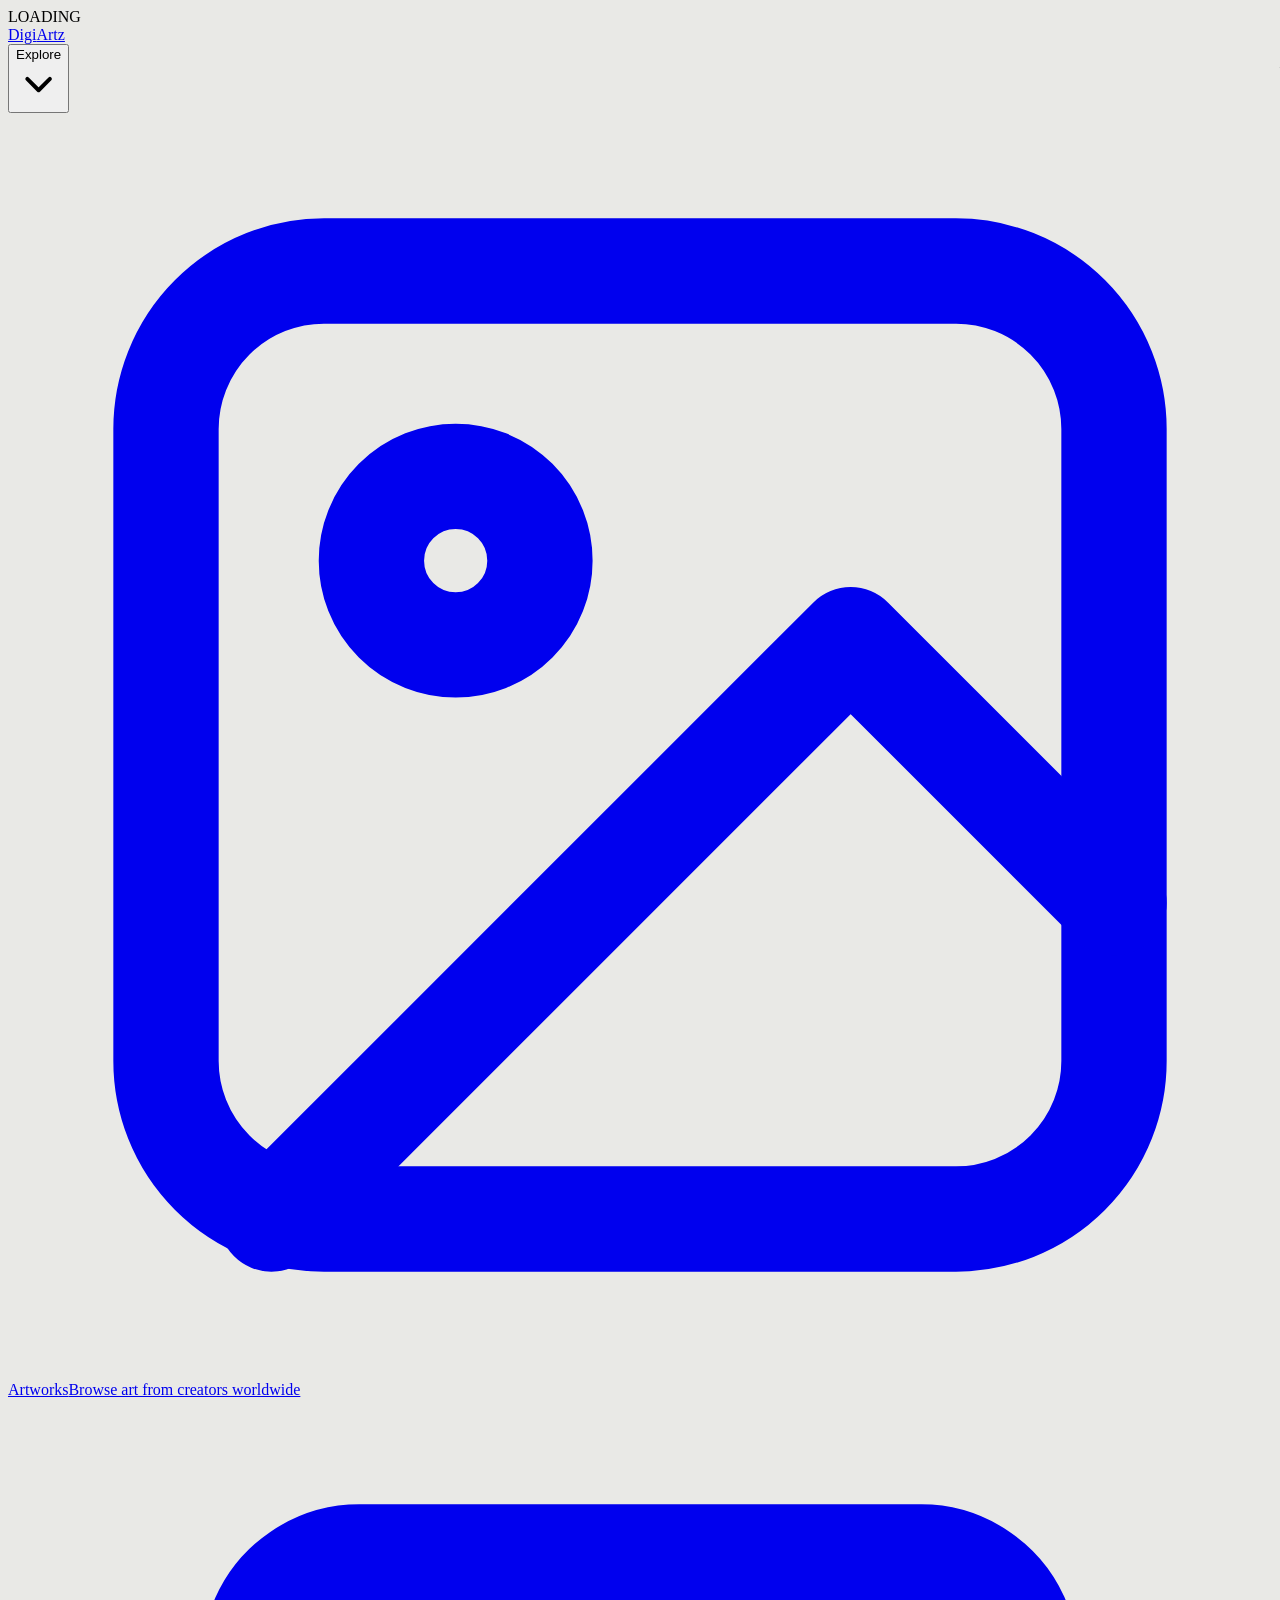
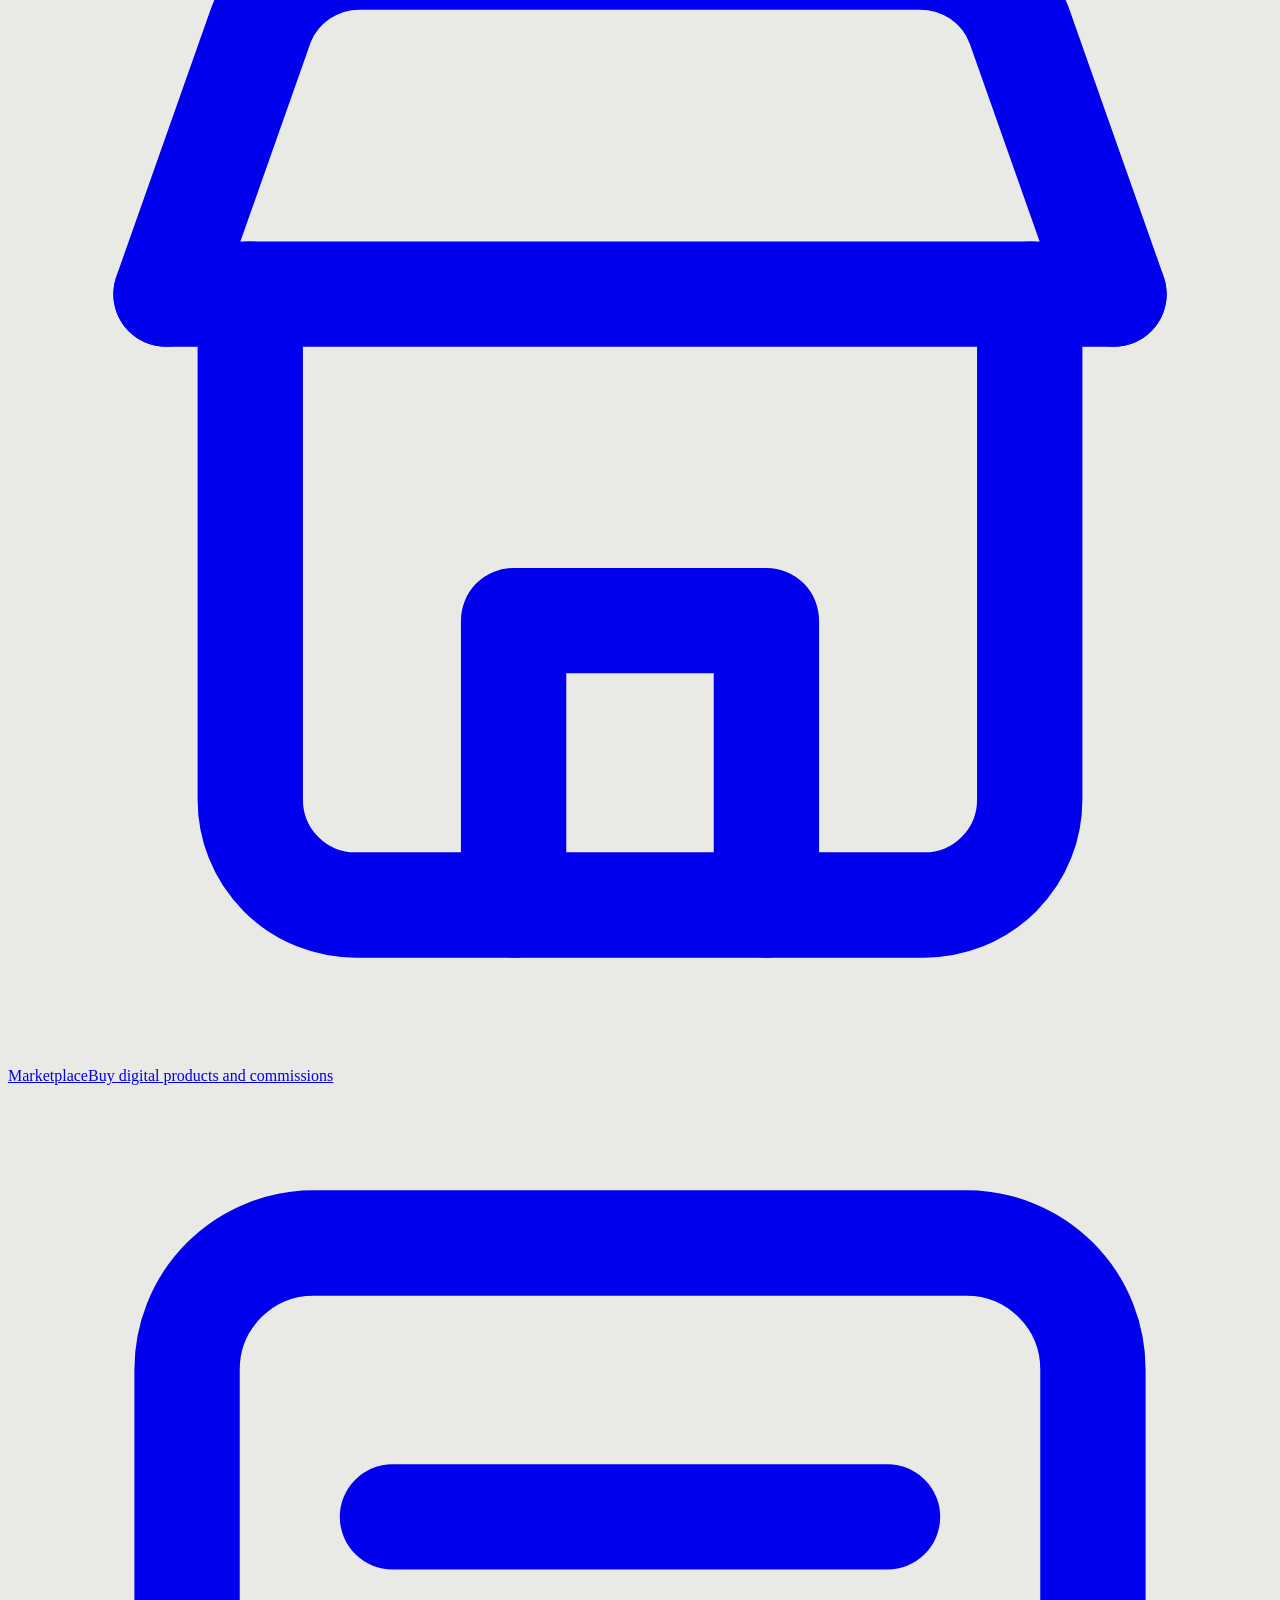
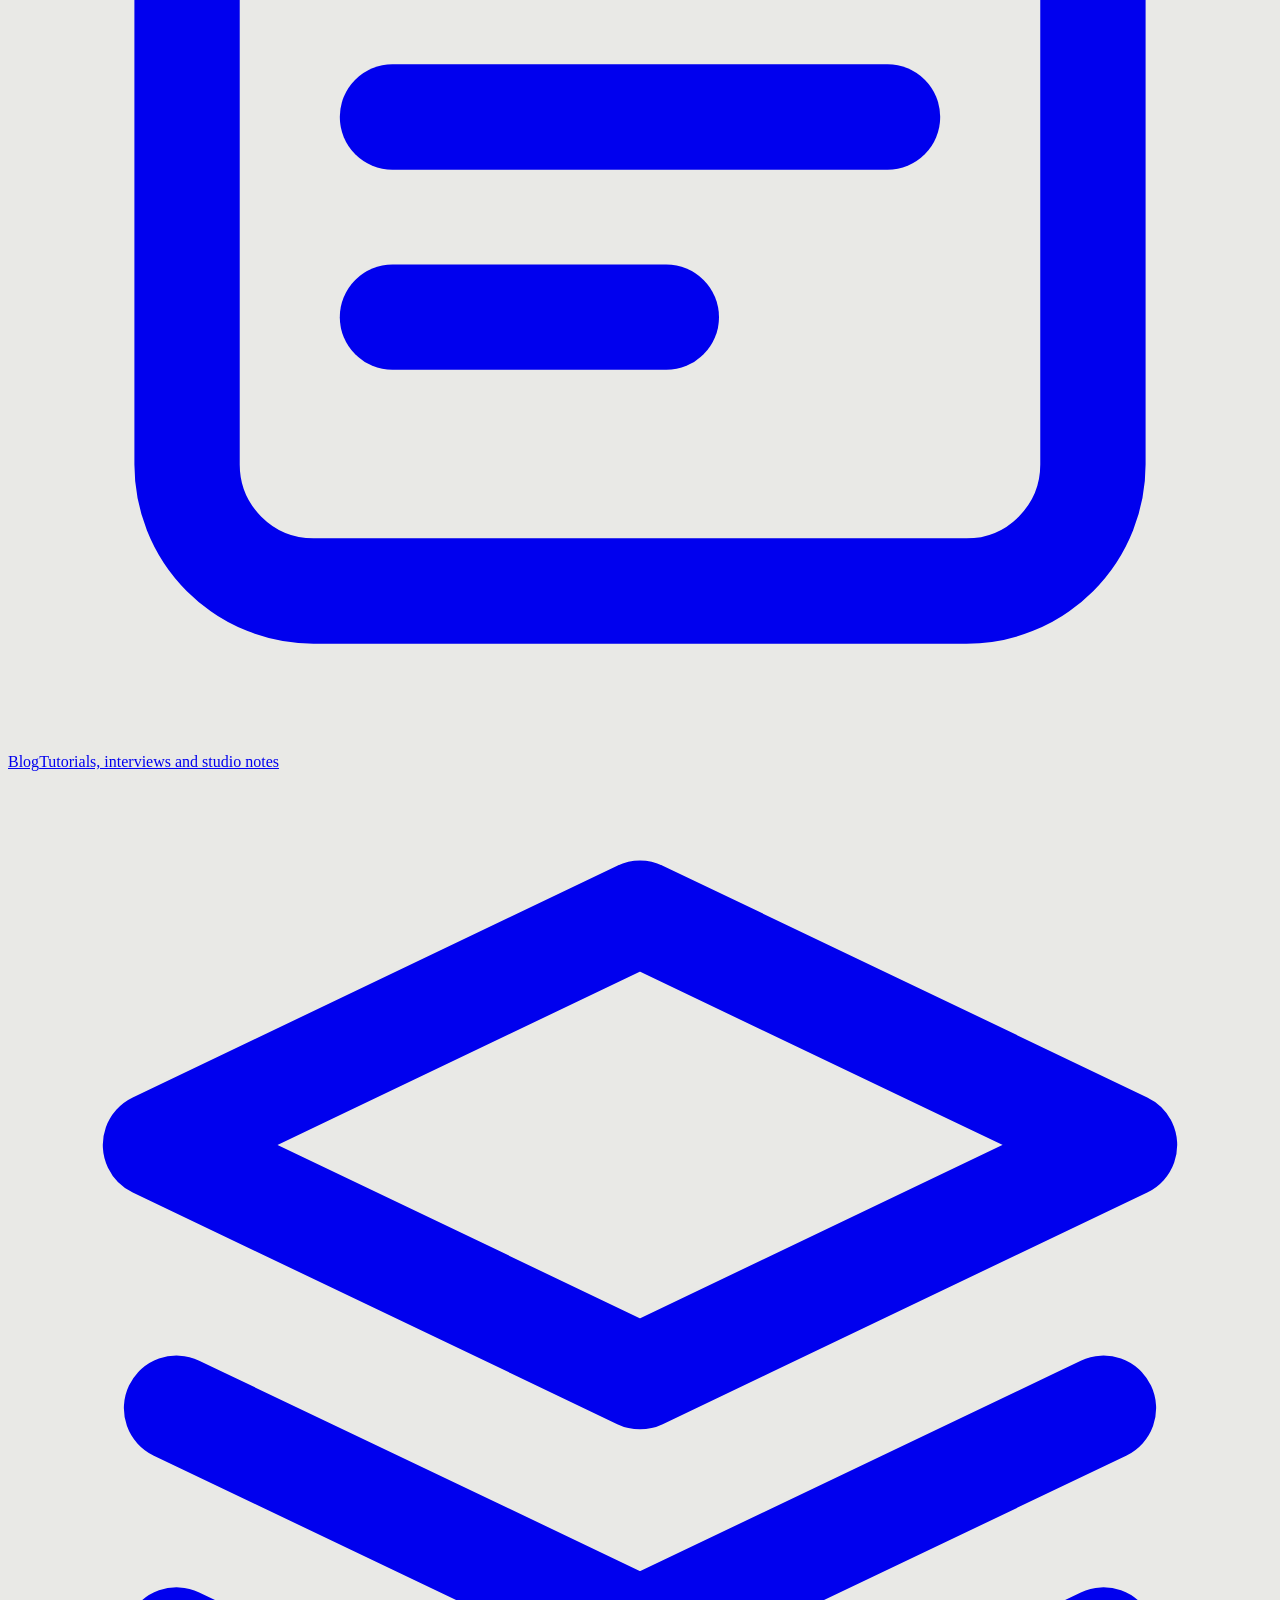
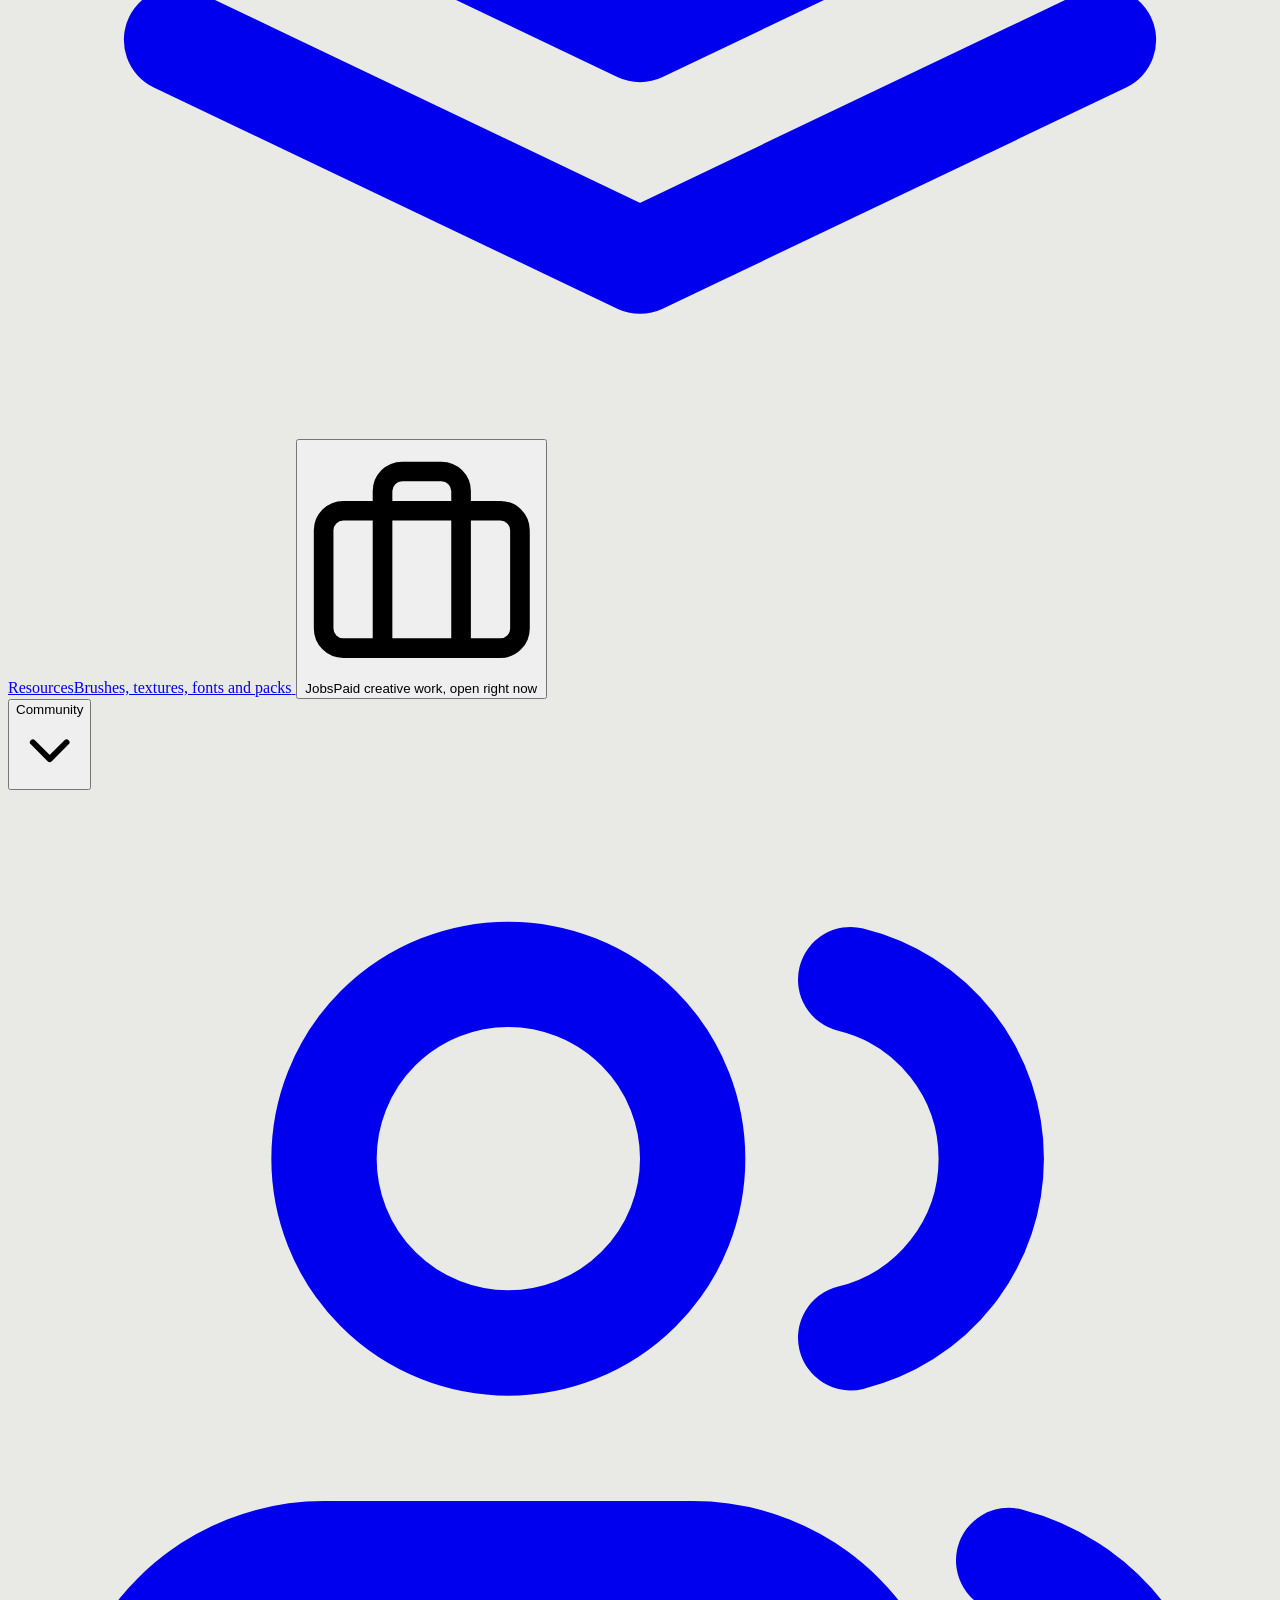
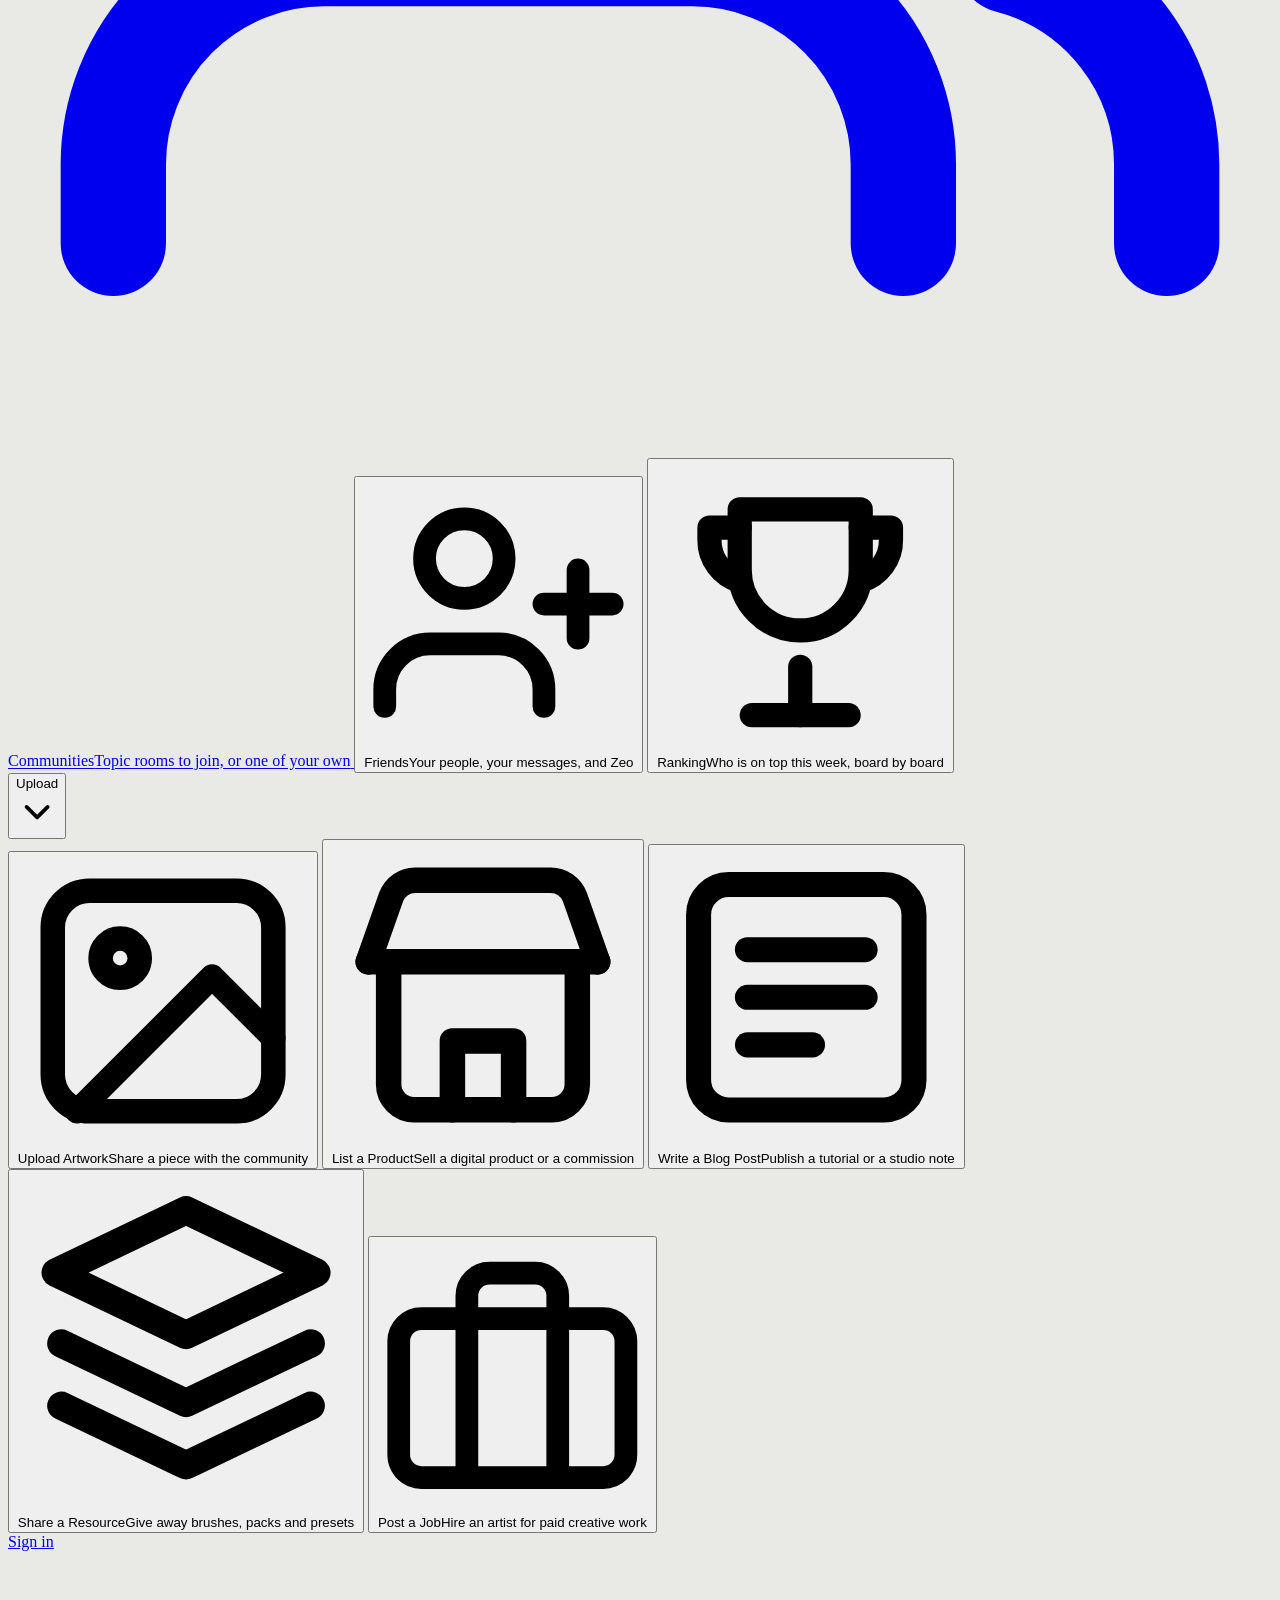
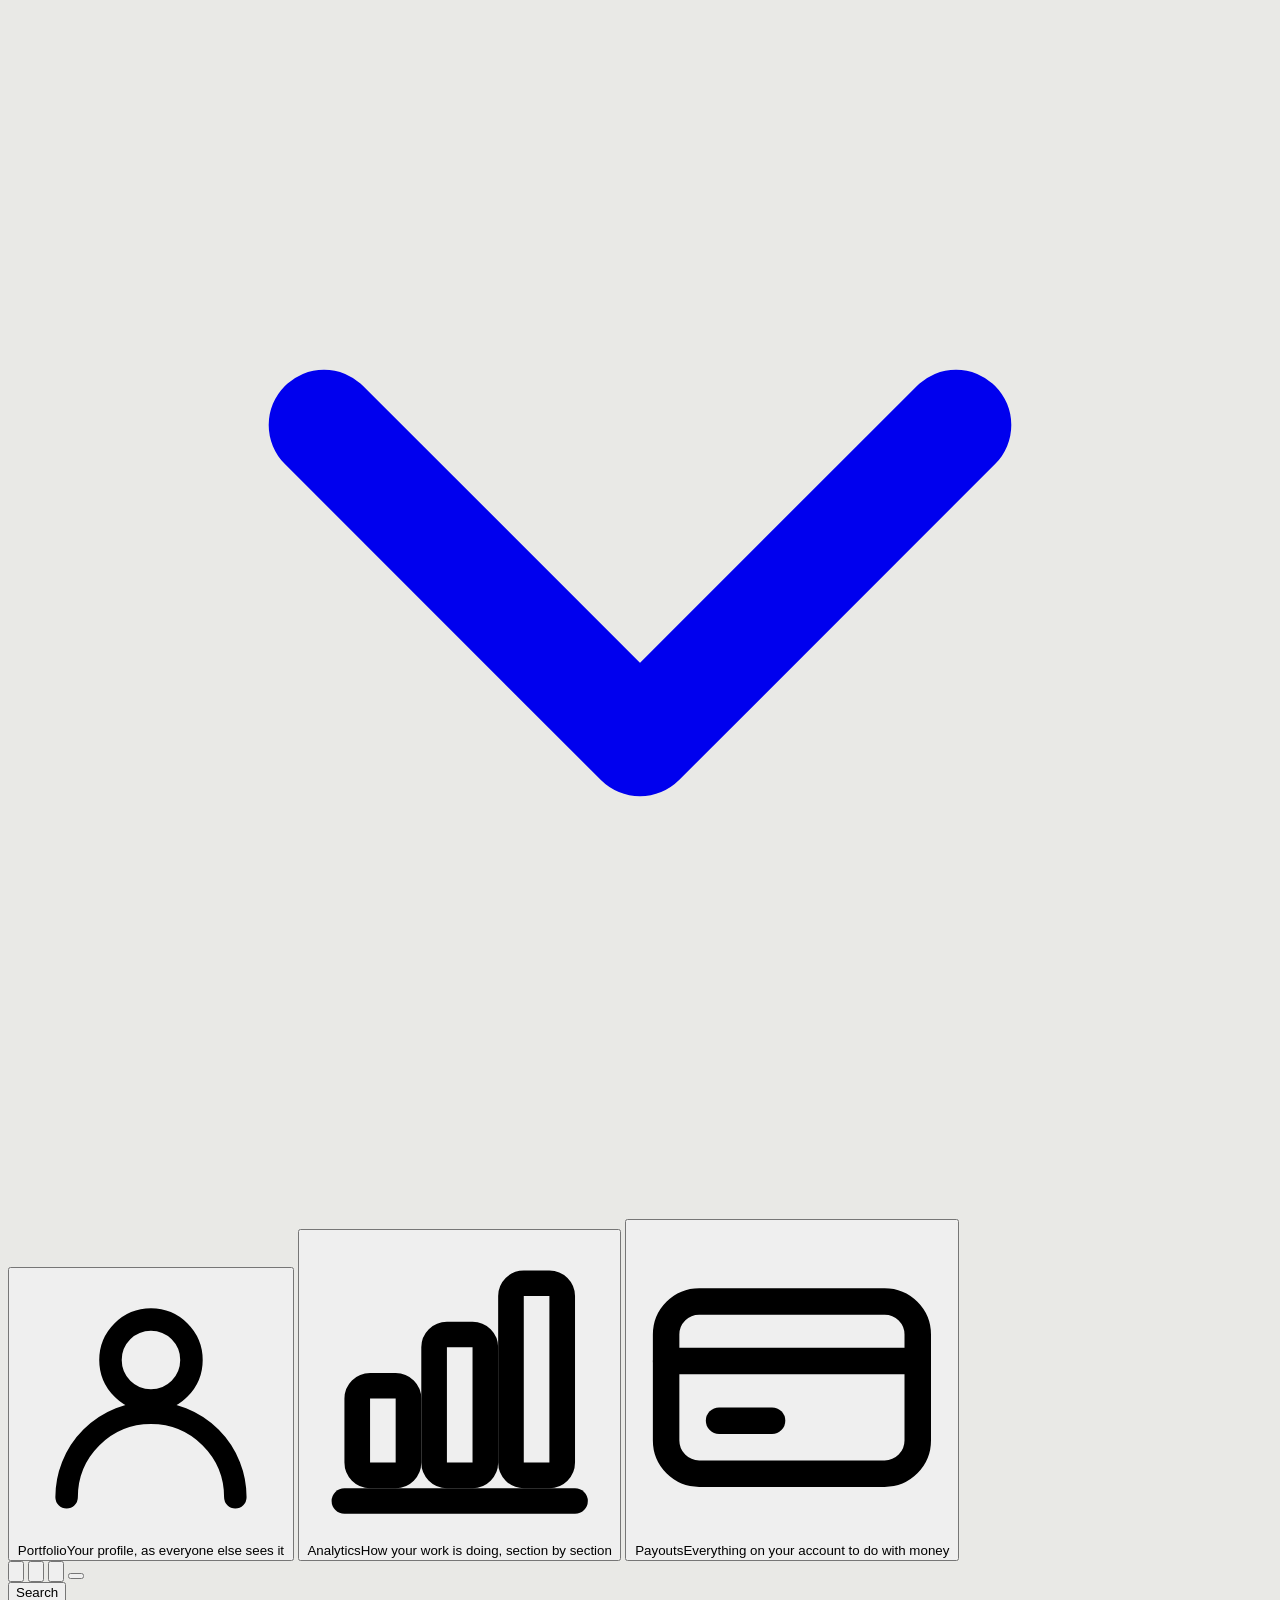
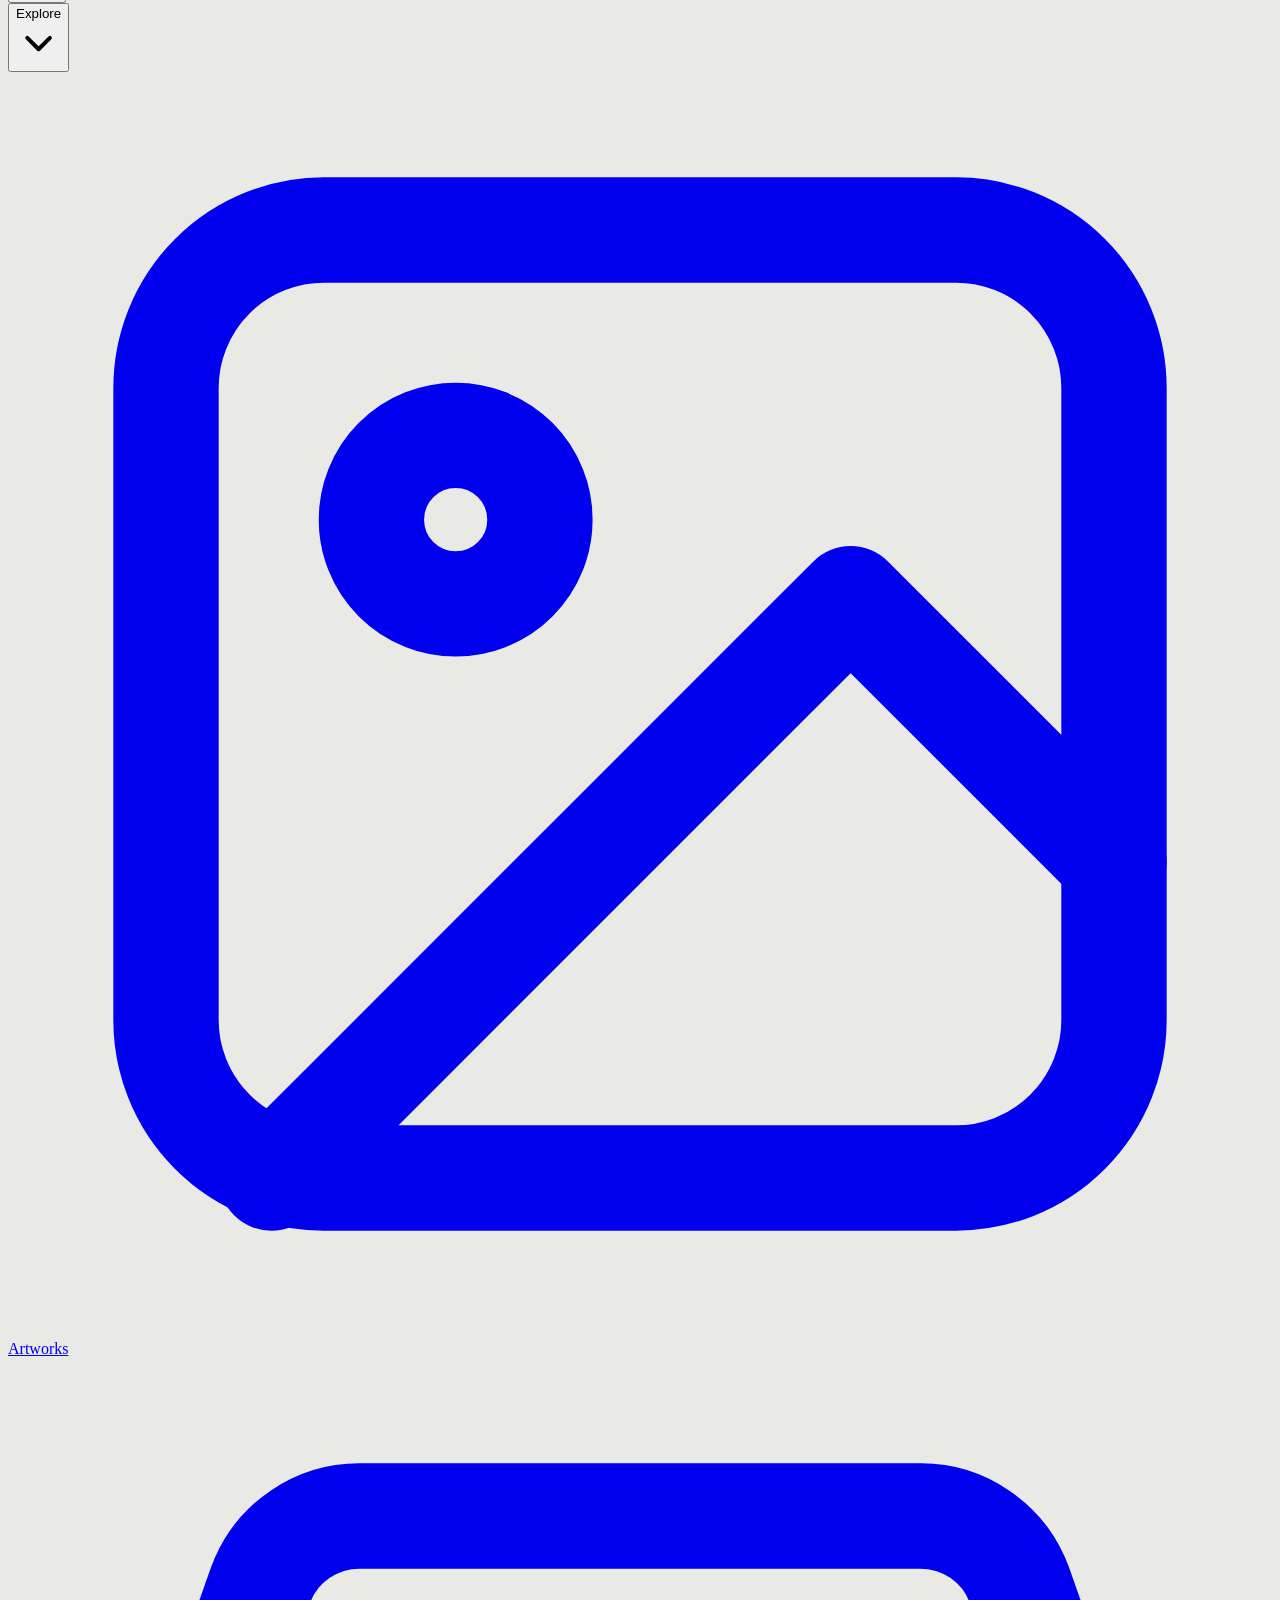
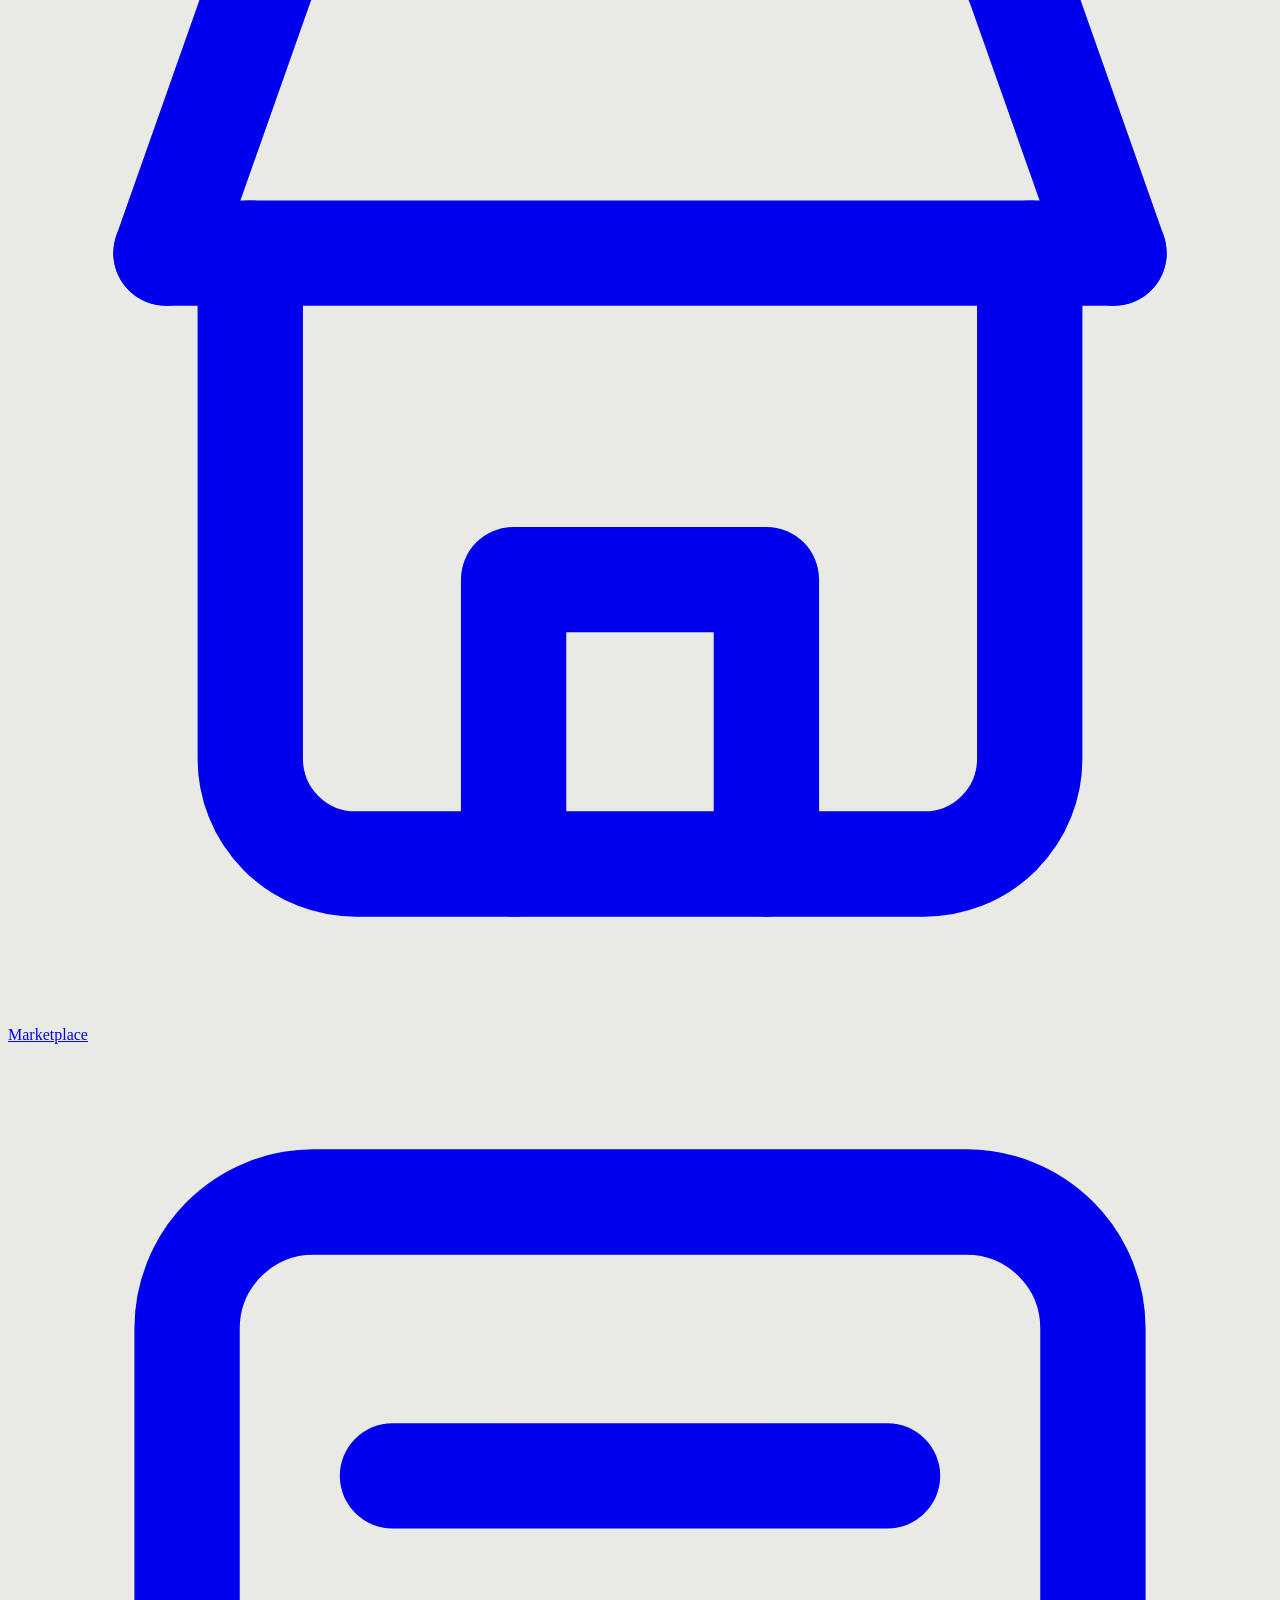
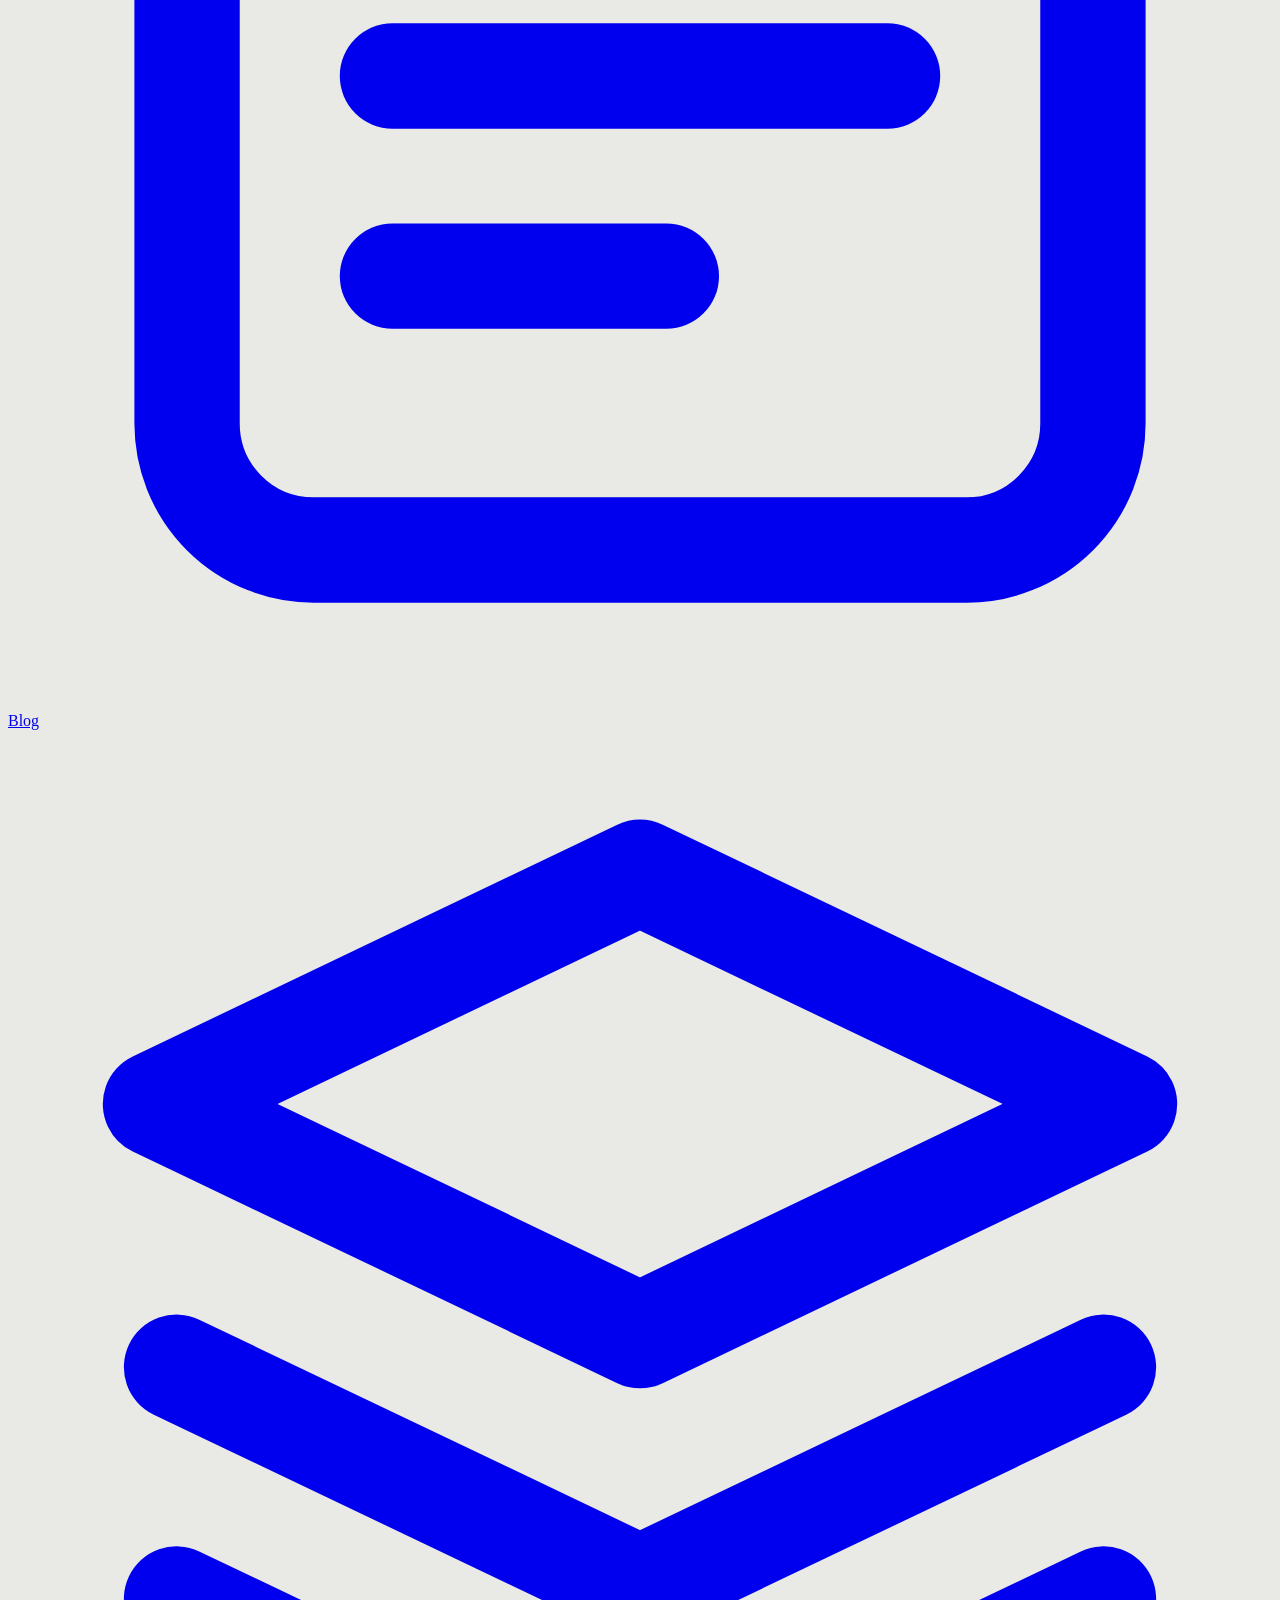
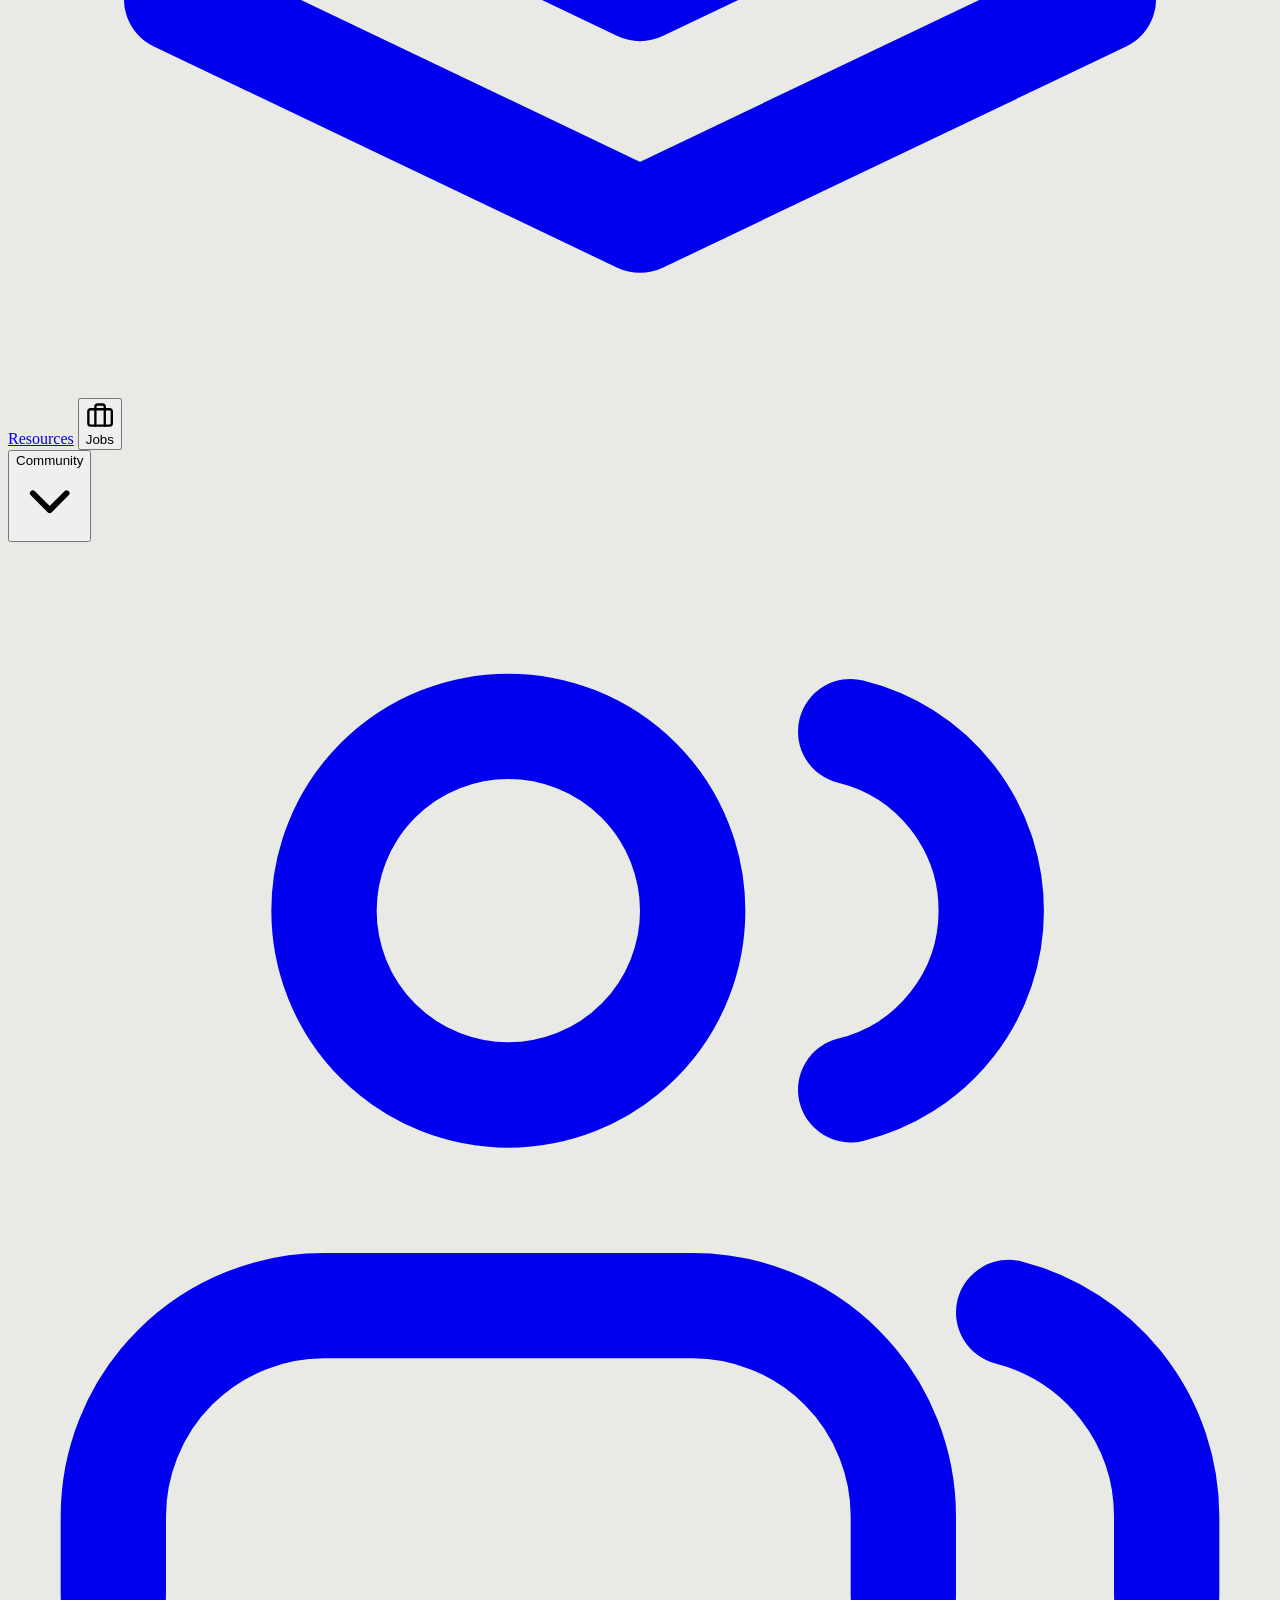
==== commit c80d2a54: "Merge pull request #27 from Koe458-ui/albaze/only-digiartz-fix Repair the overrides.css link left br" ====
--- a/index.html
+++ b/index.html
@@ -1,93 +1,2423 @@
-<!doctype html>
+<!DOCTYPE html>
 <html lang="en">
-<head>
-<meta charset="utf-8">
-<meta name="viewport" content="width=device-width, initial-scale=1, viewport-fit=cover">
-<title>Ored</title>
-<meta name="robots" content="noindex, nofollow">
-<meta name="color-scheme" content="dark">
-<link rel="icon" type="image/svg+xml" href="/favicon.svg?v=4" sizes="any">
-<link rel="icon" href="/favicon.ico?v=4" sizes="16x16 32x32 48x48">
-<link rel="apple-touch-icon" sizes="180x180" href="/apple-touch-icon.png?v=4">
-<link rel="stylesheet" href="/app.css?v=3">
-</head>
-<body>
-
-<header class="oBar">
-  <a class="oMark" href="/">Ored.</a>
-  <div class="oBarActs">
-    <button type="button" class="oCirc" id="oNew" aria-label="New chat" title="New chat">
-      <svg viewBox="0 0 24 24" aria-hidden="true" focusable="false">
-        <path d="M12 5v14M5 12h14"></path>
+ <head>
+  <meta charset="utf-8"/>
+  <meta name="color-scheme" content="light"/>
+  <meta name="theme-color" content="#F3F3F1"/>
+
+  <script>
+  (function(){
+    var K='koeTheme',V={graydark:1,light:1,offwhite:1},t=null;
+    try{t=localStorage.getItem(K);}catch(e){}
+    if(!V[t])t='offwhite';
+    document.documentElement.setAttribute('data-theme',t);
+    var C={graydark:'#1A1A1F',light:'#F7F5EB',offwhite:'#F3F3F1'};
+    var m=document.querySelector('meta[name="theme-color"]');
+    if(m)m.setAttribute('content',C[t]);
+    var s=document.querySelector('meta[name="color-scheme"]');
+    if(s)s.setAttribute('content',t==='graydark'?'dark':'light');
+  })();
+  </script>
+  <style>
+        html{background:var(--vbg,#E9E9E6);}
+    html[data-theme="graydark"]{--vbg:#101015;}
+    html[data-theme="light"]{--vbg:#EEEBDC;}
+    html[data-theme="offwhite"]{--vbg:#E9E9E6;}
+
+    #anPage{position:fixed;inset:0;z-index:545;overflow-y:auto;transform:translateX(100%);}
+    #anPage.open{transform:translateX(0);}
+
+    #artModal{position:fixed;inset:0;z-index:1100;display:none;flex-direction:column;background:var(--bg,#F7F5EB);}
+    #artModal.open{display:flex;}
+    #dzView{position:fixed;inset:0;z-index:1300;display:none;}
+    #dzView.open{display:flex;flex-direction:column;}
+    #dzLight{position:fixed;inset:0;z-index:1500;display:none;}
+    #dzLight.open{display:flex;align-items:center;justify-content:center;}
+
+    #artModal .avBox{width:100%;height:100%;display:flex;flex-direction:column;overflow:hidden;}
+    #artModal .avBody{flex:1;min-height:0;overflow:auto;}
+    #artModal #lbImg{max-width:100%;max-height:80vh;object-fit:contain;}
+
+    /* Panels and dialogs whose closed state is written in one of the media="print"
+       stylesheets below, which land after the first paint. Until their sheet
+       arrives they have no closed state at all -- fully opaque, untransformed and
+       in normal flow -- and the sheet brings the closed state and a transition for
+       it in the same rule, so applying it animates them out in front of the
+       loading screen. Half a second of the crop dialogs fading over the splash.
+       Declaring the same closed state here means nothing changes when the sheet
+       lands, so nothing has anything to animate. The `.open` rules are all a class
+       more specific than these, so opening still wins.
+       Anything added to those sheets with a hidden base state belongs here too. */
+    .upPop,.cropPop,.upGdPop,#upqBackdrop,#legalBackdrop{position:fixed;inset:0;opacity:0;pointer-events:none;}
+    .upGdPop,#upqBackdrop,#legalBackdrop{visibility:hidden;}
+    #pfUpMod{opacity:1;transform:translateX(100%);visibility:hidden;}
+    #rankHub,#rankPage,#fgSearchPage,#cmBrowsePage,#cmInfoPage,#cmChatPanel,
+    #profilePage,#pfEditPage,#admPage,#pfMyWorkPage,#notifPage,#subPage,
+    #authMod,#themePage,#communityPage{
+      position:fixed;inset:0;transform:translateX(100%);
+    }
+    #cmChatPanel,#communityPage,#subPage,#profilePage,#admPage,#notifPage,
+    #pfMyWorkPage,#authMod,#pfEditPage{visibility:hidden;}
+  </style>
+  <script data-cf-beacon='{"token": "aa4b7177387e4f689739a5fdf44cbffa"}' defer="" src="https://static.cloudflareinsights.com/beacon.min.js">
+  </script>
+
+  <script async src="https://www.googletagmanager.com/gtag/js?id=G-21DL9JWJ58"></script>
+  <script>
+    window.dataLayer = window.dataLayer || [];
+    function gtag(){dataLayer.push(arguments);}
+    gtag('consent', 'default', {
+      analytics_storage: 'denied',
+      ad_storage: 'denied',
+      ad_user_data: 'denied',
+      ad_personalization: 'denied'
+    });
+    gtag('js', new Date());
+
+    gtag('config', 'G-21DL9JWJ58');
+  </script>
+  <meta content="width=device-width, initial-scale=1.0, viewport-fit=cover, interactive-widget=resizes-visual" name="viewport"/>
+  <title>
+   DigiArtz — The Digital Art Community
+  </title>
+  <meta name="description" content="DigiArtz is a place for digital artists to share their work, build a portfolio and meet other artists."/>
+  <link rel="canonical" href="https://digiartz.net/"/>
+  <meta name="robots" content="index, follow, max-image-preview:large"/>
+
+  <link rel="icon" type="image/svg+xml" href="/favicon.svg?v=4" sizes="any"/>
+  <link rel="icon" href="/favicon.ico?v=4" sizes="16x16 32x32 48x48 64x64 128x128"/>
+  <link rel="icon" type="image/png" sizes="192x192" href="/icon-192.png?v=4"/>
+  <link rel="apple-touch-icon" sizes="180x180" href="/apple-touch-icon.png?v=4"/>
+  <link rel="manifest" href="/site.webmanifest"/>
+  <script type="application/ld+json">
+  {
+    "@context": "https://schema.org",
+    "@type": "Organization",
+    "name": "Digiartz",
+    "url": "https://digiartz.net/",
+    "logo": "https://digiartz.net/icon-512.png?v=4"
+  }
+  </script>
+
+  <script type="application/ld+json">
+  {
+    "@context": "https://schema.org",
+    "@type": "WebSite",
+    "name": "DigiArtz",
+    "alternateName": "Digiartz",
+    "url": "https://digiartz.net/",
+    "description": "DigiArtz is a place for digital artists to share their work, build a portfolio and meet other artists.",
+    "publisher": { "@type": "Organization", "name": "Digiartz", "url": "https://digiartz.net/" },
+    "hasPart": [
+      { "@type": "CollectionPage", "name": "Explore", "url": "https://digiartz.net/explore" },
+      { "@type": "CollectionPage", "name": "Marketplace", "url": "https://digiartz.net/marketplace" },
+      { "@type": "CollectionPage", "name": "Community", "url": "https://digiartz.net/community" },
+      { "@type": "CollectionPage", "name": "Resources", "url": "https://digiartz.net/resources" },
+      { "@type": "CollectionPage", "name": "Blog", "url": "https://digiartz.net/blog" },
+      { "@type": "WebPage", "name": "Login", "url": "https://digiartz.net/login" }
+    ]
+  }
+  </script>
+  <script type="application/ld+json" id="ldGallery">
+  {"@context":"https://schema.org","@type":"ImageGallery","name":"DigiArtz — Digital Art Gallery","url":"https://digiartz.net/","description":"Digital art posted by the DigiArtz community: character illustrations, fan art, landscapes, cars and original work.","image":["https://tmqzqlrpjpydiftlrzmj.supabase.co/storage/v1/object/public/koe-media/artworks/9f8c7d5a-49c2-4eb2-9bdd-608141294444/1783056107143_Ethereal_Violet__f1600.webp","https://tmqzqlrpjpydiftlrzmj.supabase.co/storage/v1/object/public/koe-media/artworks/094f47b1-937e-4c63-b72a-5dde050258fe/1782822019716_Archer_Queen__f1600.webp","https://tmqzqlrpjpydiftlrzmj.supabase.co/storage/v1/object/public/koe-media/artworks/1781717079470_Prushka__f1600.webp","https://tmqzqlrpjpydiftlrzmj.supabase.co/storage/v1/object/public/koe-media/artworks/1781630475302_Meili_Portroute__f1600.webp","https://tmqzqlrpjpydiftlrzmj.supabase.co/storage/v1/object/public/koe-media/artworks/1781459752137_Junko_Enoshima__f1600.webp","https://tmqzqlrpjpydiftlrzmj.supabase.co/storage/v1/object/public/koe-media/artworks/1781282837085_Kyojuro_Rengoku__f1600.webp"],"hasPart":[{"@type":"ImageObject","position":1,"name":"Ethereal Violet","contentUrl":"https://tmqzqlrpjpydiftlrzmj.supabase.co/storage/v1/object/public/koe-media/artworks/9f8c7d5a-49c2-4eb2-9bdd-608141294444/1783056107143_Ethereal_Violet__f1600.webp","thumbnailUrl":"https://tmqzqlrpjpydiftlrzmj.supabase.co/storage/v1/object/public/koe-media/artworks/9f8c7d5a-49c2-4eb2-9bdd-608141294444/1783056107143_Ethereal_Violet__t300.webp","url":"https://digiartz.net/artwork/7cd74497-cd51-446b-a084-afb6b04fa84c","datePublished":"2026-07-03","creator":{"@type":"Person","name":"user_9f8c7d5a","url":"https://digiartz.net/profile/user_9f8c7d5a"}},{"@type":"ImageObject","position":2,"name":"Archer Queen","contentUrl":"https://tmqzqlrpjpydiftlrzmj.supabase.co/storage/v1/object/public/koe-media/artworks/094f47b1-937e-4c63-b72a-5dde050258fe/1782822019716_Archer_Queen__f1600.webp","thumbnailUrl":"https://tmqzqlrpjpydiftlrzmj.supabase.co/storage/v1/object/public/koe-media/artworks/094f47b1-937e-4c63-b72a-5dde050258fe/1782822019716_Archer_Queen__t300.webp","url":"https://digiartz.net/artwork/42b36e1e-0bea-4bd6-a1d4-33615cddbd8d","datePublished":"2026-06-30","creator":{"@type":"Person","name":"Koe_Official","url":"https://digiartz.net/profile/Koe_Official"}},{"@type":"ImageObject","position":3,"name":"Prushka","contentUrl":"https://tmqzqlrpjpydiftlrzmj.supabase.co/storage/v1/object/public/koe-media/artworks/1781717079470_Prushka__f1600.webp","thumbnailUrl":"https://tmqzqlrpjpydiftlrzmj.supabase.co/storage/v1/object/public/koe-media/artworks/1781717079470_Prushka__t300.webp","url":"https://digiartz.net/artwork/87230979-277b-48e7-9190-dcd90f1c8956","datePublished":"2026-06-17"},{"@type":"ImageObject","position":4,"name":"Meili Portroute","contentUrl":"https://tmqzqlrpjpydiftlrzmj.supabase.co/storage/v1/object/public/koe-media/artworks/1781630475302_Meili_Portroute__f1600.webp","thumbnailUrl":"https://tmqzqlrpjpydiftlrzmj.supabase.co/storage/v1/object/public/koe-media/artworks/1781630475302_Meili_Portroute__t300.webp","url":"https://digiartz.net/artwork/c1677e60-d791-4aee-a054-1c3b83914431","datePublished":"2026-06-16"},{"@type":"ImageObject","position":5,"name":"Junko Enoshima","contentUrl":"https://tmqzqlrpjpydiftlrzmj.supabase.co/storage/v1/object/public/koe-media/artworks/1781459752137_Junko_Enoshima__f1600.webp","thumbnailUrl":"https://tmqzqlrpjpydiftlrzmj.supabase.co/storage/v1/object/public/koe-media/artworks/1781459752137_Junko_Enoshima__t300.webp","url":"https://digiartz.net/artwork/e7a15ef1-f043-4176-b260-919e5da88d29","datePublished":"2026-06-14"},{"@type":"ImageObject","position":6,"name":"Kyojuro Rengoku","contentUrl":"https://tmqzqlrpjpydiftlrzmj.supabase.co/storage/v1/object/public/koe-media/artworks/1781282837085_Kyojuro_Rengoku__f1600.webp","thumbnailUrl":"https://tmqzqlrpjpydiftlrzmj.supabase.co/storage/v1/object/public/koe-media/artworks/1781282837085_Kyojuro_Rengoku__t300.webp","url":"https://digiartz.net/artwork/478488e3-0bcf-4b13-9fdd-e07ddaba2fd1","datePublished":"2026-06-12"},{"@type":"ImageObject","position":7,"name":"Fushi","contentUrl":"https://tmqzqlrpjpydiftlrzmj.supabase.co/storage/v1/object/public/koe-media/artworks/1781195618071_Fushi__f1600.webp","thumbnailUrl":"https://tmqzqlrpjpydiftlrzmj.supabase.co/storage/v1/object/public/koe-media/artworks/1781195618071_Fushi__t300.webp","url":"https://digiartz.net/artwork/637c58b1-0b8d-4e59-a4b5-45d8b364b888","datePublished":"2026-06-11"},{"@type":"ImageObject","position":8,"name":"Makima","contentUrl":"https://tmqzqlrpjpydiftlrzmj.supabase.co/storage/v1/object/public/koe-media/artworks/1781091495828_Makima__f1600.webp","thumbnailUrl":"https://tmqzqlrpjpydiftlrzmj.supabase.co/storage/v1/object/public/koe-media/artworks/1781091495828_Makima__t300.webp","url":"https://digiartz.net/artwork/40a29b41-36e1-4267-8f17-fd72a0a9fd92","datePublished":"2026-06-10"},{"@type":"ImageObject","position":9,"name":"Misa Amane","contentUrl":"https://tmqzqlrpjpydiftlrzmj.supabase.co/storage/v1/object/public/koe-media/artworks/1781024008823_Misa_Amane__f1600.webp","thumbnailUrl":"https://tmqzqlrpjpydiftlrzmj.supabase.co/storage/v1/object/public/koe-media/artworks/1781024008823_Misa_Amane__t300.webp","url":"https://digiartz.net/artwork/afd0f86b-ee4b-40b4-b4c5-e5d61559a818","datePublished":"2026-06-09"},{"@type":"ImageObject","position":10,"name":"Lelouch vi Britannia","contentUrl":"https://tmqzqlrpjpydiftlrzmj.supabase.co/storage/v1/object/public/koe-media/artworks/1780944274654_Lelouch_vi_Britannia__f1600.webp","thumbnailUrl":"https://tmqzqlrpjpydiftlrzmj.supabase.co/storage/v1/object/public/koe-media/artworks/1780944274654_Lelouch_vi_Britannia__t300.webp","url":"https://digiartz.net/artwork/a7f35adb-7f8c-4011-96b5-66a1c372d34a","datePublished":"2026-06-08"},{"@type":"ImageObject","position":11,"name":"Thorfinn Karlsefni","contentUrl":"https://tmqzqlrpjpydiftlrzmj.supabase.co/storage/v1/object/public/koe-media/artworks/1780918474836_Thorfinn_Karlsefni__f1600.webp","thumbnailUrl":"https://tmqzqlrpjpydiftlrzmj.supabase.co/storage/v1/object/public/koe-media/artworks/1780918474836_Thorfinn_Karlsefni__t300.webp","url":"https://digiartz.net/artwork/aa976152-d904-4955-b83b-6b9e4a41717d","datePublished":"2026-06-08"},{"@type":"ImageObject","position":12,"name":"Natsuki Subaru","contentUrl":"https://tmqzqlrpjpydiftlrzmj.supabase.co/storage/v1/object/public/koe-media/artworks/1780902931537_Natsuki_Subaru__f1600.webp","thumbnailUrl":"https://tmqzqlrpjpydiftlrzmj.supabase.co/storage/v1/object/public/koe-media/artworks/1780902931537_Natsuki_Subaru__t300.webp","url":"https://digiartz.net/artwork/641b7af6-922c-4726-b1b6-53fc53f92fcf","datePublished":"2026-06-08"},{"@type":"ImageObject","position":13,"name":"Crimson Horizon","contentUrl":"https://tmqzqlrpjpydiftlrzmj.supabase.co/storage/v1/object/public/koe-media/artworks/1780836584964_Crimson_Horizon__f1600.webp","thumbnailUrl":"https://tmqzqlrpjpydiftlrzmj.supabase.co/storage/v1/object/public/koe-media/artworks/1780836584964_Crimson_Horizon__t300.webp","url":"https://digiartz.net/artwork/44576437-ac6e-4be5-882b-98273b7ec8d7","datePublished":"2026-06-07"},{"@type":"ImageObject","position":14,"name":"Reinhard van Astrea","contentUrl":"https://tmqzqlrpjpydiftlrzmj.supabase.co/storage/v1/object/public/koe-media/artworks/1780766256380_Reinhard_van_Astrea__f1600.webp","thumbnailUrl":"https://tmqzqlrpjpydiftlrzmj.supabase.co/storage/v1/object/public/koe-media/artworks/1780766256380_Reinhard_van_Astrea__t300.webp","url":"https://digiartz.net/artwork/8a7f8e72-71ed-4d0a-8d44-712af28449b7","datePublished":"2026-06-06"},{"@type":"ImageObject","position":15,"name":"Subaru Natsuki","contentUrl":"https://tmqzqlrpjpydiftlrzmj.supabase.co/storage/v1/object/public/koe-media/artworks/1780766222807_Subaru_Natsuki__f1600.webp","thumbnailUrl":"https://tmqzqlrpjpydiftlrzmj.supabase.co/storage/v1/object/public/koe-media/artworks/1780766222807_Subaru_Natsuki__t300.webp","url":"https://digiartz.net/artwork/12bc412e-1c62-4dec-a007-278d9f129a3e","datePublished":"2026-06-06"},{"@type":"ImageObject","position":16,"name":"Natsuki Subaru","contentUrl":"https://tmqzqlrpjpydiftlrzmj.supabase.co/storage/v1/object/public/koe-media/artworks/1780674011083_Natsuki_Subaru__f1600.webp","thumbnailUrl":"https://tmqzqlrpjpydiftlrzmj.supabase.co/storage/v1/object/public/koe-media/artworks/1780674011083_Natsuki_Subaru__t300.webp","url":"https://digiartz.net/artwork/6b632969-253a-4510-9ec8-da2c4eee7f17","datePublished":"2026-06-05"},{"@type":"ImageObject","position":17,"name":"Mountain Field","contentUrl":"https://tmqzqlrpjpydiftlrzmj.supabase.co/storage/v1/object/public/koe-media/artworks/1780501989833_Mountain_Field__f1600.webp","thumbnailUrl":"https://tmqzqlrpjpydiftlrzmj.supabase.co/storage/v1/object/public/koe-media/artworks/1780501989833_Mountain_Field__t300.webp","url":"https://digiartz.net/artwork/d5e258ad-ce58-44d1-a280-b05f0d349436","datePublished":"2026-06-03"},{"@type":"ImageObject","position":18,"name":"Kirigiri Execution","contentUrl":"https://tmqzqlrpjpydiftlrzmj.supabase.co/storage/v1/object/public/koe-media/artworks/1780501850798_Kirigiri_Execution__f1600.webp","thumbnailUrl":"https://tmqzqlrpjpydiftlrzmj.supabase.co/storage/v1/object/public/koe-media/artworks/1780501850798_Kirigiri_Execution__t300.webp","url":"https://digiartz.net/artwork/7b77294f-a857-4795-9903-e7b4a7df24ff","datePublished":"2026-06-03"},{"@type":"ImageObject","position":19,"name":"Kaoruko Waguri","contentUrl":"https://tmqzqlrpjpydiftlrzmj.supabase.co/storage/v1/object/public/koe-media/artworks/1780501817488_Kaoruko_Waguri__f1600.webp","thumbnailUrl":"https://tmqzqlrpjpydiftlrzmj.supabase.co/storage/v1/object/public/koe-media/artworks/1780501817488_Kaoruko_Waguri__t300.webp","url":"https://digiartz.net/artwork/219ef20a-ab00-4b7b-b9a0-961ec78954d6","datePublished":"2026-06-03"},{"@type":"ImageObject","position":20,"name":"Koenigsegg Jesko Absolute","contentUrl":"https://tmqzqlrpjpydiftlrzmj.supabase.co/storage/v1/object/public/koe-media/artworks/1780501758632_Koenigsegg_Jesko_Absolute__f1600.webp","thumbnailUrl":"https://tmqzqlrpjpydiftlrzmj.supabase.co/storage/v1/object/public/koe-media/artworks/1780501758632_Koenigsegg_Jesko_Absolute__t300.webp","url":"https://digiartz.net/artwork/a8de271d-413a-476b-acca-5c31e89dcbc2","datePublished":"2026-06-03"},{"@type":"ImageObject","position":21,"name":"Cute Anime Girl","contentUrl":"https://tmqzqlrpjpydiftlrzmj.supabase.co/storage/v1/object/public/koe-media/artworks/1780501723126_Cute_Anime_Girl__f1600.webp","thumbnailUrl":"https://tmqzqlrpjpydiftlrzmj.supabase.co/storage/v1/object/public/koe-media/artworks/1780501723126_Cute_Anime_Girl__t300.webp","url":"https://digiartz.net/artwork/ade6dc20-0b1c-4fa9-8a34-a6f897c8fcdd","datePublished":"2026-06-03"},{"@type":"ImageObject","position":22,"name":"Melissa Moretti","contentUrl":"https://tmqzqlrpjpydiftlrzmj.supabase.co/storage/v1/object/public/koe-media/artworks/1780501669939_Melissa_Moretti__f1600.webp","thumbnailUrl":"https://tmqzqlrpjpydiftlrzmj.supabase.co/storage/v1/object/public/koe-media/artworks/1780501669939_Melissa_Moretti__t300.webp","url":"https://digiartz.net/artwork/cf63b47e-af6f-4875-b104-f0f7a431a56a","datePublished":"2026-06-03"}]}
+  </script>
+  <meta property="og:site_name" content="Digiartz"/>
+  <meta property="og:type" content="website"/>
+  <meta property="og:title" content="DigiArtz — The Digital Art Community"/>
+  <meta property="og:description" content="DigiArtz is a place for digital artists to share their work, build a portfolio and meet other artists."/>
+  <meta property="og:url" content="https://digiartz.net/"/>
+  <meta property="og:image" content="https://digiartz.net/icon-512.png?v=4"/>
+  <meta property="og:image:alt" content="Digiartz — digital art showcase"/>
+  <meta name="twitter:card" content="summary_large_image"/>
+  <meta name="twitter:title" content="DigiArtz — The Digital Art Community"/>
+  <meta name="twitter:description" content="DigiArtz is a place for digital artists to share their work, build a portfolio and meet other artists."/>
+  <meta name="twitter:image" content="https://digiartz.net/icon-512.png?v=4"/>
+  <link href="https://fonts.googleapis.com" rel="preconnect"/>
+  <link crossorigin="" href="https://fonts.gstatic.com" rel="preconnect"/>
+  <link rel="preload" as="style" href="https://fonts.googleapis.com/css2?family=Inter:wght@500;600;700&amp;family=Kaushan+Script&amp;family=Open+Sans:wght@400;500;600;700;800&amp;family=Syne:wght@700;800&amp;display=swap" onload="this.onload=null;this.rel='stylesheet';"/>
+  <noscript><link href="https://fonts.googleapis.com/css2?family=Inter:wght@500;600;700&amp;family=Kaushan+Script&amp;family=Open+Sans:wght@400;500;600;700;800&amp;family=Syne:wght@700;800&amp;display=swap" rel="stylesheet"/></noscript>
+
+  <script>
+  (function(){
+    addEventListener('error', function(e){
+      var el = e.target;
+      if(!el || el.tagName !== 'LINK' || el.rel !== 'stylesheet') return;
+      if(el.dataset.retried) return;
+      el.dataset.retried = '1';
+      el.href = el.href.split('?')[0] + '?r=' + Date.now();
+    }, true);
+  })();
+  </script>
+  <link rel="stylesheet" href="/css/base.css?v=47">
+  <link rel="stylesheet" href="/css/hero.css?v=166">
+  <link rel="stylesheet" href="/css/viewer.css?v=53" media="print" onload="this.media='all'">
+  <link rel="stylesheet" href="/css/community.css?v=41" media="print" onload="this.media='all'">
+  <link rel="stylesheet" href="/css/connect.css?v=19" media="print" onload="this.media='all'">
+  <link rel="stylesheet" href="/css/ranking.css?v=20" media="print" onload="this.media='all'">
+  <link rel="stylesheet" href="/css/profile.css?v=51" media="print" onload="this.media='all'">
+  <link rel="stylesheet" href="/css/admin.css?v=14" media="print" onload="this.media='all'">
+  <link rel="stylesheet" href="/css/auth.css?v=9" media="print" onload="this.media='all'">
+  <link rel="stylesheet" href="/css/panels.css?v=36" media="print" onload="this.media='all'">
+  <link rel="stylesheet" href="/css/upload.css?v=29" media="print" onload="this.media='all'">
+  <link rel="stylesheet" href="/css/widgets.css?v=35" media="print" onload="this.media='all'">
+  <link rel="stylesheet" href="/css/overrides.css?v=69">
+  <link rel="stylesheet" href="/css/ored.css?v=1">
+  <link rel="stylesheet" href="/css/select.css?v=5" media="print" onload="this.media='all'">
+  <noscript><link rel="stylesheet" href="/css/viewer.css?v=53"><link rel="stylesheet" href="/css/community.css?v=41"><link rel="stylesheet" href="/css/ranking.css?v=20"><link rel="stylesheet" href="/css/profile.css?v=51"><link rel="stylesheet" href="/css/admin.css?v=14"><link rel="stylesheet" href="/css/auth.css?v=9"><link rel="stylesheet" href="/css/upload.css?v=29"><link rel="stylesheet" href="/css/connect.css?v=19"><link rel="stylesheet" href="/css/panels.css?v=36"><link rel="stylesheet" href="/css/widgets.css?v=35"><link rel="stylesheet" href="/css/select.css?v=5"></noscript>
+ </head>
+ <body>
+
+  <div id="intro" aria-label="Loading" role="status">
+   <div class="iSpin" aria-hidden="true"></div>
+   <div class="iTxt">LOADING</div>
+  </div>
+  <div id="sBanner"></div>
+
+  <header id="dzTop" class="dzTop">
+   <a class="dzBrand" href="/" data-bn="bnHome" aria-label="DigiArtz — home"><span class="dzBrandD">Digi</span><span class="dzBrandA">Artz</span></a>
+
+   <nav class="dzLinks" aria-label="Primary">
+
+    <div class="dzUpWrap" id="dzExWrap">
+     <button class="dzLink dzLinkDd" type="button" id="dzExBtn" data-bn="bnGallery"
+             aria-haspopup="true" aria-expanded="false" aria-controls="dzExDd"
+             onclick="dzExToggle(event)">Explore<svg class="dzLinkChev" viewBox="0 0 24 24" fill="none" stroke="currentColor" stroke-width="2.1" stroke-linecap="round" stroke-linejoin="round" aria-hidden="true"><path d="m6 9 6 6 6-6"/></svg></button>
+     <div class="dzUpDd" id="dzExDd" role="menu" aria-labelledby="dzExBtn">
+      <div class="dzUpDdInner">
+      <a class="dzUpItem" href="/explore" role="menuitem" style="--upA:var(--upcViolet)" onclick="dzExPick('artworks', event)">
+       <span class="dzUpIco" aria-hidden="true"><svg viewBox="0 0 24 24" fill="none" stroke="currentColor" stroke-width="2" stroke-linecap="round" stroke-linejoin="round"><rect x="3" y="3" width="18" height="18" rx="3"/><circle cx="8.5" cy="8.5" r="1.6"/><path d="M21 15l-5-5L5 21"/></svg></span>
+       <span class="dzUpTxt"><span class="dzUpNm">Artworks</span><span class="dzUpDesc">Browse art from creators worldwide</span></span>
+      </a>
+      <a class="dzUpItem" href="/marketplace" role="menuitem" style="--upA:var(--upcOrange)" onclick="dzExPick('marketplace', event)">
+       <span class="dzUpIco" aria-hidden="true"><svg viewBox="0 0 24 24" fill="none" stroke="currentColor" stroke-width="2" stroke-linecap="round" stroke-linejoin="round"><path d="M3 9.4 4.8 4.3A2 2 0 0 1 6.7 3h10.6a2 2 0 0 1 1.9 1.3L21 9.4"/><path d="M4.6 9.4V19a2 2 0 0 0 2 2h10.8a2 2 0 0 0 2-2V9.4"/><path d="M3 9.4h18"/><path d="M9.6 21v-5.4h4.8V21"/></svg></span>
+       <span class="dzUpTxt"><span class="dzUpNm">Marketplace</span><span class="dzUpDesc">Buy digital products and commissions</span></span>
+      </a>
+      <a class="dzUpItem" href="/blog" role="menuitem" style="--upA:var(--upcIndigo)" onclick="dzExPick('blog', event)">
+       <span class="dzUpIco" aria-hidden="true"><svg viewBox="0 0 24 24" fill="none" stroke="currentColor" stroke-width="2" stroke-linecap="round" stroke-linejoin="round"><rect x="3.4" y="3" width="17.2" height="18" rx="2.4"/><path d="M7.3 8.2h9.4"/><path d="M7.3 12h9.4"/><path d="M7.3 15.8h5.2"/></svg></span>
+       <span class="dzUpTxt"><span class="dzUpNm">Blog</span><span class="dzUpDesc">Tutorials, interviews and studio notes</span></span>
+      </a>
+      <a class="dzUpItem" href="/resources" role="menuitem" style="--upA:var(--upcGreen)" onclick="dzExPick('resources', event)">
+       <span class="dzUpIco" aria-hidden="true"><svg viewBox="0 0 24 24" fill="none" stroke="currentColor" stroke-width="2" stroke-linecap="round" stroke-linejoin="round"><path d="M12 2.7 2.8 7.1 12 11.5l9.2-4.4z"/><path d="M3.2 12.1 12 16.3l8.8-4.2"/><path d="M3.2 16.5 12 20.7l8.8-4.2"/></svg></span>
+       <span class="dzUpTxt"><span class="dzUpNm">Resources</span><span class="dzUpDesc">Brushes, textures, fonts and packs</span></span>
+      </a>
+      <button class="dzUpItem" type="button" role="menuitem" style="--upA:var(--upcSky)" onclick="dzExPick('jobs', event)">
+       <span class="dzUpIco" aria-hidden="true"><svg viewBox="0 0 24 24" fill="none" stroke="currentColor" stroke-width="2" stroke-linecap="round" stroke-linejoin="round"><rect x="2" y="7" width="20" height="14" rx="2"/><path d="M16 21V5a2 2 0 0 0-2-2h-4a2 2 0 0 0-2 2v16"/></svg></span>
+       <span class="dzUpTxt"><span class="dzUpNm">Jobs</span><span class="dzUpDesc">Paid creative work, open right now</span></span>
+      </button>
+      </div>
+     </div>
+    </div>
+    <div class="dzUpWrap" id="dzCmWrap">
+     <button class="dzLink dzLinkDd" type="button" id="dzCmBtn" data-bn="bnCommunity"
+             aria-haspopup="true" aria-expanded="false" aria-controls="dzCmDd"
+             onclick="dzCmToggle(event)">Community<svg class="dzLinkChev" viewBox="0 0 24 24" fill="none" stroke="currentColor" stroke-width="2.1" stroke-linecap="round" stroke-linejoin="round" aria-hidden="true"><path d="m6 9 6 6 6-6"/></svg></button>
+     <div class="dzUpDd" id="dzCmDd" role="menu" aria-labelledby="dzCmBtn">
+      <div class="dzUpDdInner">
+      <a class="dzUpItem" href="/community" role="menuitem" style="--upA:var(--upcTeal)" onclick="dzCmPick('communities', event)">
+       <span class="dzUpIco" aria-hidden="true"><svg viewBox="0 0 24 24" fill="none" stroke="currentColor" stroke-width="2" stroke-linecap="round" stroke-linejoin="round"><path d="M17 20v-1.5a4 4 0 0 0-4-4H6a4 4 0 0 0-4 4V20"/><circle cx="9.5" cy="7" r="3.5"/><path d="M22 20v-1.5a4 4 0 0 0-3-3.87"/><path d="M16 3.6a3.5 3.5 0 0 1 0 6.8"/></svg></span>
+       <span class="dzUpTxt"><span class="dzUpNm">Communities</span><span class="dzUpDesc">Topic rooms to join, or one of your own</span></span>
+      </a>
+      <button class="dzUpItem" type="button" role="menuitem" style="--upA:var(--upcPink)" onclick="dzCmPick('friends', event)">
+       <span class="dzUpIco" aria-hidden="true"><svg viewBox="0 0 24 24" fill="none" stroke="currentColor" stroke-width="2" stroke-linecap="round" stroke-linejoin="round"><path d="M16 20v-1.5a4 4 0 0 0-4-4H6a4 4 0 0 0-4 4V20"/><circle cx="9" cy="7" r="3.5"/><path d="M19 8v6M22 11h-6"/></svg></span>
+       <span class="dzUpTxt"><span class="dzUpNm">Friends</span><span class="dzUpDesc">Your people, your messages, and Zeo</span></span>
+      </button>
+      <button class="dzUpItem" type="button" role="menuitem" style="--upA:var(--upcYellow)" onclick="dzCmPick('ranking', event)">
+       <span class="dzUpIco" aria-hidden="true"><svg viewBox="0 0 24 24" fill="none" stroke="currentColor" stroke-width="2" stroke-linecap="round" stroke-linejoin="round"><path d="M8 21h8"/><path d="M12 17v4"/><path d="M7 4h10v5a5 5 0 0 1-10 0Z"/><path d="M7 5.5H4.5v1A3.5 3.5 0 0 0 7 9.9"/><path d="M17 5.5h2.5v1A3.5 3.5 0 0 1 17 9.9"/></svg></span>
+       <span class="dzUpTxt"><span class="dzUpNm">Ranking</span><span class="dzUpDesc">Who is on top this week, board by board</span></span>
+      </button>
+      </div>
+     </div>
+    </div>
+
+    <div class="dzUpWrap" id="dzUpWrap">
+     <button class="dzLink dzLinkDd" type="button" id="dzUpBtn" data-bn="bnUpload"
+             aria-haspopup="true" aria-expanded="false" aria-controls="dzUpDd"
+             onclick="dzUpToggle(event)">Upload<svg class="dzLinkChev" viewBox="0 0 24 24" fill="none" stroke="currentColor" stroke-width="2.1" stroke-linecap="round" stroke-linejoin="round" aria-hidden="true"><path d="m6 9 6 6 6-6"/></svg></button>
+     <div class="dzUpDd" id="dzUpDd" role="menu" aria-labelledby="dzUpBtn">
+      <div class="dzUpDdInner">
+      <button class="dzUpItem" type="button" role="menuitem" style="--upA:var(--upcViolet)" onclick="dzUpPick('artwork')">
+       <span class="dzUpIco" aria-hidden="true"><svg viewBox="0 0 24 24" fill="none" stroke="currentColor" stroke-width="2" stroke-linecap="round" stroke-linejoin="round"><rect x="3" y="3" width="18" height="18" rx="3"/><circle cx="8.5" cy="8.5" r="1.6"/><path d="M21 15l-5-5L5 21"/></svg></span>
+       <span class="dzUpTxt"><span class="dzUpNm">Upload Artwork</span><span class="dzUpDesc">Share a piece with the community</span></span>
+      </button>
+      <button class="dzUpItem" type="button" role="menuitem" style="--upA:var(--upcOrange)" onclick="dzUpPick('marketplace')">
+       <span class="dzUpIco" aria-hidden="true"><svg viewBox="0 0 24 24" fill="none" stroke="currentColor" stroke-width="2" stroke-linecap="round" stroke-linejoin="round"><path d="M3 9.4 4.8 4.3A2 2 0 0 1 6.7 3h10.6a2 2 0 0 1 1.9 1.3L21 9.4"/><path d="M4.6 9.4V19a2 2 0 0 0 2 2h10.8a2 2 0 0 0 2-2V9.4"/><path d="M3 9.4h18"/><path d="M9.6 21v-5.4h4.8V21"/></svg></span>
+       <span class="dzUpTxt"><span class="dzUpNm">List a Product</span><span class="dzUpDesc">Sell a digital product or a commission</span></span>
+      </button>
+      <button class="dzUpItem" type="button" role="menuitem" style="--upA:var(--upcIndigo)" onclick="dzUpPick('blog')">
+       <span class="dzUpIco" aria-hidden="true"><svg viewBox="0 0 24 24" fill="none" stroke="currentColor" stroke-width="2" stroke-linecap="round" stroke-linejoin="round"><rect x="3.4" y="3" width="17.2" height="18" rx="2.4"/><path d="M7.3 8.2h9.4"/><path d="M7.3 12h9.4"/><path d="M7.3 15.8h5.2"/></svg></span>
+       <span class="dzUpTxt"><span class="dzUpNm">Write a Blog Post</span><span class="dzUpDesc">Publish a tutorial or a studio note</span></span>
+      </button>
+      <button class="dzUpItem" type="button" role="menuitem" style="--upA:var(--upcGreen)" onclick="dzUpPick('resources')">
+       <span class="dzUpIco" aria-hidden="true"><svg viewBox="0 0 24 24" fill="none" stroke="currentColor" stroke-width="2" stroke-linecap="round" stroke-linejoin="round"><path d="M12 2.7 2.8 7.1 12 11.5l9.2-4.4z"/><path d="M3.2 12.1 12 16.3l8.8-4.2"/><path d="M3.2 16.5 12 20.7l8.8-4.2"/></svg></span>
+       <span class="dzUpTxt"><span class="dzUpNm">Share a Resource</span><span class="dzUpDesc">Give away brushes, packs and presets</span></span>
+      </button>
+      <button class="dzUpItem" type="button" role="menuitem" style="--upA:var(--upcSky)" onclick="dzUpPick('jobs')">
+       <span class="dzUpIco" aria-hidden="true"><svg viewBox="0 0 24 24" fill="none" stroke="currentColor" stroke-width="2" stroke-linecap="round" stroke-linejoin="round"><rect x="2" y="7" width="20" height="14" rx="2"/><path d="M16 21V5a2 2 0 0 0-2-2h-4a2 2 0 0 0-2 2v16"/></svg></span>
+       <span class="dzUpTxt"><span class="dzUpNm">Post a Job</span><span class="dzUpDesc">Hire an artist for paid creative work</span></span>
+      </button>
+      </div>
+     </div>
+    </div>
+
+    <div class="dzUpWrap dzAcWrap" id="dzAcWrap">
+     <a class="dzLink dzLinkDd" id="dzTopAccount" data-bn="bnProfile" href="/login"
+        aria-haspopup="true" aria-expanded="false" aria-controls="dzAcDd"
+        onclick="dzAcClick(event)"><span id="dzTopAccountTxt">Sign in</span><svg class="dzLinkChev" viewBox="0 0 24 24" fill="none" stroke="currentColor" stroke-width="2.1" stroke-linecap="round" stroke-linejoin="round" aria-hidden="true"><path d="m6 9 6 6 6-6"/></svg></a>
+     <div class="dzUpDd" id="dzAcDd" role="menu" aria-labelledby="dzTopAccount">
+      <div class="dzUpDdInner">
+      <button class="dzUpItem" type="button" role="menuitem" style="--upA:var(--upcViolet)" onclick="dzAcPick('portfolio')">
+       <span class="dzUpIco" aria-hidden="true"><svg viewBox="0 0 24 24" fill="none" stroke="currentColor" stroke-width="2" stroke-linecap="round" stroke-linejoin="round"><circle cx="12" cy="8" r="3.6"/><path d="M4.5 20.2a7.5 7.5 0 0 1 15 0"/></svg></span>
+       <span class="dzUpTxt"><span class="dzUpNm">Portfolio</span><span class="dzUpDesc">Your profile, as everyone else sees it</span></span>
+      </button>
+      <button class="dzUpItem" type="button" role="menuitem" style="--upA:var(--upcSky)" onclick="dzAcPick('analytics')">
+       <span class="dzUpIco" aria-hidden="true"><svg viewBox="0 0 24 24" fill="none" stroke="currentColor" stroke-width="2" stroke-linecap="round" stroke-linejoin="round"><path d="M3 21h18"/><rect x="4" y="12" width="4" height="7" rx="1"/><rect x="10" y="8" width="4" height="11" rx="1"/><rect x="16" y="4" width="4" height="15" rx="1"/></svg></span>
+       <span class="dzUpTxt"><span class="dzUpNm">Analytics</span><span class="dzUpDesc">How your work is doing, section by section</span></span>
+      </button>
+      <button class="dzUpItem" type="button" role="menuitem" style="--upA:var(--upcGreen)" onclick="dzAcPick('payouts')">
+       <span class="dzUpIco" aria-hidden="true"><svg viewBox="0 0 24 24" fill="none" stroke="currentColor" stroke-width="2" stroke-linecap="round" stroke-linejoin="round"><rect x="2.5" y="6" width="19" height="13" rx="2.5"/><path d="M2.5 10.5h19"/><path d="M6.5 15h4"/></svg></span>
+       <span class="dzUpTxt"><span class="dzUpNm">Payouts</span><span class="dzUpDesc">Everything on your account to do with money</span></span>
+      </button>
+      </div>
+     </div>
+    </div>
+   </nav>
+
+   <div class="dzActions">
+    <button class="dzIcon dzIconSearch" id="dzTopSearchBtn" type="button" onclick="dzOpenSearch()" aria-label="Search" aria-controls="fgSearchPage">
+     <svg viewBox="0 0 24 24" fill="none" stroke="currentColor" stroke-width="1.9" stroke-linecap="round" stroke-linejoin="round" aria-hidden="true"><circle cx="11" cy="11" r="7"/><path d="m20 20-3.6-3.6"/></svg>
+    </button>
+    <button class="dzIcon" id="hNotifBtn" type="button" onclick="openNotifications()" title="Notifications" aria-label="Notifications" aria-controls="notifPage">
+     <svg viewBox="0 0 24 24" fill="none" stroke="currentColor" stroke-width="1.8" stroke-linecap="round" stroke-linejoin="round" aria-hidden="true">
+      <path d="M18 8a6 6 0 0 0-12 0c0 7-3 9-3 9h18s-3-2-3-9"/>
+      <path d="M13.73 21a2 2 0 0 1-3.46 0"/>
+     </svg>
+     <span class="hNotifDot" aria-hidden="true"></span>
+    </button>
+    <button class="dzIcon dzCartBtn" id="dzCartBtn" type="button" onclick="dzGoCart()" title="Cart" aria-label="Cart">
+     <svg viewBox="0 0 24 24" fill="none" stroke="currentColor" stroke-width="1.8" stroke-linecap="round" stroke-linejoin="round" aria-hidden="true">
+      <circle cx="9" cy="20" r="1.4"/><circle cx="18" cy="20" r="1.4"/>
+      <path d="M2 3h3l2.6 12.4a1.8 1.8 0 0 0 1.8 1.4h8.4a1.8 1.8 0 0 0 1.8-1.4L21.5 7H6"/>
+     </svg>
+     <span class="dzCartCount" id="dzCartCount" aria-hidden="true"></span>
+    </button>
+    <button class="dzIcon dzHam" id="dzHamBtn" type="button" onclick="dzMenuToggle()" aria-label="Menu" aria-haspopup="true" aria-expanded="false" aria-controls="dzTopMenu">
+     <span class="dzHamBox" aria-hidden="true"><span></span><span></span><span></span></span>
+    </button>
+   </div>
+  </header>
+
+  <div class="dzMenuScrim" id="dzMenuScrim" onclick="dzMenuClose()" aria-hidden="true"></div>
+  <nav id="dzTopMenu" class="dzMenu" aria-label="Site menu">
+   <div class="dzMenuInner">
+    <button class="dzMenuItem" type="button" onclick="dzOpenSearch()">Search</button>
+    <div class="dzMenuGrp" id="dzMenuExGrp">
+     <button class="dzMenuItem dzMenuTog" type="button" id="dzMenuExBtn" data-bn="bnGallery"
+             aria-expanded="false" aria-controls="dzMenuExSub" onclick="dzMenuSubToggle('ex')">
+      <span>Explore</span><svg class="dzMenuChev" viewBox="0 0 24 24" fill="none" stroke="currentColor" stroke-width="2.1" stroke-linecap="round" stroke-linejoin="round" aria-hidden="true"><path d="m6 9 6 6 6-6"/></svg>
+     </button>
+     <div class="dzMenuSub" id="dzMenuExSub">
+      <div class="dzMenuSubInner">
+      <a class="dzMenuSubItem" href="/explore" style="--upA:var(--upcViolet)" onclick="dzExPick('artworks', event)"><span class="dzUpIco dzUpIcoSm" aria-hidden="true"><svg viewBox="0 0 24 24" fill="none" stroke="currentColor" stroke-width="2" stroke-linecap="round" stroke-linejoin="round"><rect x="3" y="3" width="18" height="18" rx="3"/><circle cx="8.5" cy="8.5" r="1.6"/><path d="M21 15l-5-5L5 21"/></svg></span><span>Artworks</span></a>
+      <a class="dzMenuSubItem" href="/marketplace" style="--upA:var(--upcOrange)" onclick="dzExPick('marketplace', event)"><span class="dzUpIco dzUpIcoSm" aria-hidden="true"><svg viewBox="0 0 24 24" fill="none" stroke="currentColor" stroke-width="2" stroke-linecap="round" stroke-linejoin="round"><path d="M3 9.4 4.8 4.3A2 2 0 0 1 6.7 3h10.6a2 2 0 0 1 1.9 1.3L21 9.4"/><path d="M4.6 9.4V19a2 2 0 0 0 2 2h10.8a2 2 0 0 0 2-2V9.4"/><path d="M3 9.4h18"/><path d="M9.6 21v-5.4h4.8V21"/></svg></span><span>Marketplace</span></a>
+      <a class="dzMenuSubItem" href="/blog" style="--upA:var(--upcIndigo)" onclick="dzExPick('blog', event)"><span class="dzUpIco dzUpIcoSm" aria-hidden="true"><svg viewBox="0 0 24 24" fill="none" stroke="currentColor" stroke-width="2" stroke-linecap="round" stroke-linejoin="round"><rect x="3.4" y="3" width="17.2" height="18" rx="2.4"/><path d="M7.3 8.2h9.4"/><path d="M7.3 12h9.4"/><path d="M7.3 15.8h5.2"/></svg></span><span>Blog</span></a>
+      <a class="dzMenuSubItem" href="/resources" style="--upA:var(--upcGreen)" onclick="dzExPick('resources', event)"><span class="dzUpIco dzUpIcoSm" aria-hidden="true"><svg viewBox="0 0 24 24" fill="none" stroke="currentColor" stroke-width="2" stroke-linecap="round" stroke-linejoin="round"><path d="M12 2.7 2.8 7.1 12 11.5l9.2-4.4z"/><path d="M3.2 12.1 12 16.3l8.8-4.2"/><path d="M3.2 16.5 12 20.7l8.8-4.2"/></svg></span><span>Resources</span></a>
+      <button class="dzMenuSubItem" type="button" style="--upA:var(--upcSky)" onclick="dzExPick('jobs', event)"><span class="dzUpIco dzUpIcoSm" aria-hidden="true"><svg viewBox="0 0 24 24" fill="none" stroke="currentColor" stroke-width="2" stroke-linecap="round" stroke-linejoin="round"><rect x="2" y="7" width="20" height="14" rx="2"/><path d="M16 21V5a2 2 0 0 0-2-2h-4a2 2 0 0 0-2 2v16"/></svg></span><span>Jobs</span></button>
+      </div>
+     </div>
+    </div>
+    <div class="dzMenuGrp" id="dzMenuCmGrp">
+     <button class="dzMenuItem dzMenuTog" type="button" id="dzMenuCmBtn" data-bn="bnCommunity"
+             aria-expanded="false" aria-controls="dzMenuCmSub" onclick="dzMenuSubToggle('cm')">
+      <span>Community</span><svg class="dzMenuChev" viewBox="0 0 24 24" fill="none" stroke="currentColor" stroke-width="2.1" stroke-linecap="round" stroke-linejoin="round" aria-hidden="true"><path d="m6 9 6 6 6-6"/></svg>
+     </button>
+     <div class="dzMenuSub" id="dzMenuCmSub">
+      <div class="dzMenuSubInner">
+      <a class="dzMenuSubItem" href="/community" style="--upA:var(--upcTeal)" onclick="dzCmPick('communities', event)"><span class="dzUpIco dzUpIcoSm" aria-hidden="true"><svg viewBox="0 0 24 24" fill="none" stroke="currentColor" stroke-width="2" stroke-linecap="round" stroke-linejoin="round"><path d="M17 20v-1.5a4 4 0 0 0-4-4H6a4 4 0 0 0-4 4V20"/><circle cx="9.5" cy="7" r="3.5"/><path d="M22 20v-1.5a4 4 0 0 0-3-3.87"/><path d="M16 3.6a3.5 3.5 0 0 1 0 6.8"/></svg></span><span>Communities</span></a>
+      <button class="dzMenuSubItem" type="button" style="--upA:var(--upcPink)" onclick="dzCmPick('friends', event)"><span class="dzUpIco dzUpIcoSm" aria-hidden="true"><svg viewBox="0 0 24 24" fill="none" stroke="currentColor" stroke-width="2" stroke-linecap="round" stroke-linejoin="round"><path d="M16 20v-1.5a4 4 0 0 0-4-4H6a4 4 0 0 0-4 4V20"/><circle cx="9" cy="7" r="3.5"/><path d="M19 8v6M22 11h-6"/></svg></span><span>Friends</span></button>
+      <button class="dzMenuSubItem" type="button" style="--upA:var(--upcYellow)" onclick="dzCmPick('ranking', event)"><span class="dzUpIco dzUpIcoSm" aria-hidden="true"><svg viewBox="0 0 24 24" fill="none" stroke="currentColor" stroke-width="2" stroke-linecap="round" stroke-linejoin="round"><path d="M8 21h8"/><path d="M12 17v4"/><path d="M7 4h10v5a5 5 0 0 1-10 0Z"/><path d="M7 5.5H4.5v1A3.5 3.5 0 0 0 7 9.9"/><path d="M17 5.5h2.5v1A3.5 3.5 0 0 1 17 9.9"/></svg></span><span>Ranking</span></button>
+      </div>
+     </div>
+    </div>
+    <div class="dzMenuGrp" id="dzMenuUpGrp">
+     <button class="dzMenuItem dzMenuTog" type="button" id="dzMenuUpBtn" data-bn="bnUpload"
+             aria-expanded="false" aria-controls="dzMenuUpSub" onclick="dzMenuSubToggle('up')">
+      <span>Upload</span><svg class="dzMenuChev" viewBox="0 0 24 24" fill="none" stroke="currentColor" stroke-width="2.1" stroke-linecap="round" stroke-linejoin="round" aria-hidden="true"><path d="m6 9 6 6 6-6"/></svg>
+     </button>
+     <div class="dzMenuSub" id="dzMenuUpSub">
+      <div class="dzMenuSubInner">
+      <button class="dzMenuSubItem" type="button" style="--upA:var(--upcViolet)" onclick="dzUpPick('artwork')"><span class="dzUpIco dzUpIcoSm" aria-hidden="true"><svg viewBox="0 0 24 24" fill="none" stroke="currentColor" stroke-width="2" stroke-linecap="round" stroke-linejoin="round"><rect x="3" y="3" width="18" height="18" rx="3"/><circle cx="8.5" cy="8.5" r="1.6"/><path d="M21 15l-5-5L5 21"/></svg></span><span>Upload Artwork</span></button>
+      <button class="dzMenuSubItem" type="button" style="--upA:var(--upcOrange)" onclick="dzUpPick('marketplace')"><span class="dzUpIco dzUpIcoSm" aria-hidden="true"><svg viewBox="0 0 24 24" fill="none" stroke="currentColor" stroke-width="2" stroke-linecap="round" stroke-linejoin="round"><path d="M3 9.4 4.8 4.3A2 2 0 0 1 6.7 3h10.6a2 2 0 0 1 1.9 1.3L21 9.4"/><path d="M4.6 9.4V19a2 2 0 0 0 2 2h10.8a2 2 0 0 0 2-2V9.4"/><path d="M3 9.4h18"/><path d="M9.6 21v-5.4h4.8V21"/></svg></span><span>List a Product</span></button>
+      <button class="dzMenuSubItem" type="button" style="--upA:var(--upcIndigo)" onclick="dzUpPick('blog')"><span class="dzUpIco dzUpIcoSm" aria-hidden="true"><svg viewBox="0 0 24 24" fill="none" stroke="currentColor" stroke-width="2" stroke-linecap="round" stroke-linejoin="round"><rect x="3.4" y="3" width="17.2" height="18" rx="2.4"/><path d="M7.3 8.2h9.4"/><path d="M7.3 12h9.4"/><path d="M7.3 15.8h5.2"/></svg></span><span>Write a Blog Post</span></button>
+      <button class="dzMenuSubItem" type="button" style="--upA:var(--upcGreen)" onclick="dzUpPick('resources')"><span class="dzUpIco dzUpIcoSm" aria-hidden="true"><svg viewBox="0 0 24 24" fill="none" stroke="currentColor" stroke-width="2" stroke-linecap="round" stroke-linejoin="round"><path d="M12 2.7 2.8 7.1 12 11.5l9.2-4.4z"/><path d="M3.2 12.1 12 16.3l8.8-4.2"/><path d="M3.2 16.5 12 20.7l8.8-4.2"/></svg></span><span>Share a Resource</span></button>
+      <button class="dzMenuSubItem" type="button" style="--upA:var(--upcSky)" onclick="dzUpPick('jobs')"><span class="dzUpIco dzUpIcoSm" aria-hidden="true"><svg viewBox="0 0 24 24" fill="none" stroke="currentColor" stroke-width="2" stroke-linecap="round" stroke-linejoin="round"><rect x="2" y="7" width="20" height="14" rx="2"/><path d="M16 21V5a2 2 0 0 0-2-2h-4a2 2 0 0 0-2 2v16"/></svg></span><span>Post a Job</span></button>
+      </div>
+     </div>
+    </div>
+    <div class="dzMenuGrp dzAcGrp" id="dzMenuAcGrp">
+     <a class="dzMenuItem dzMenuTog" id="dzMenuAccount" data-bn="bnProfile" href="/login"
+        aria-expanded="false" aria-controls="dzMenuAcSub" onclick="return dzAcMenuClick(event);">
+      <span id="dzMenuAccountTxt">Login</span><svg class="dzMenuChev" viewBox="0 0 24 24" fill="none" stroke="currentColor" stroke-width="2.1" stroke-linecap="round" stroke-linejoin="round" aria-hidden="true"><path d="m6 9 6 6 6-6"/></svg>
+     </a>
+     <div class="dzMenuSub" id="dzMenuAcSub">
+      <div class="dzMenuSubInner">
+      <button class="dzMenuSubItem" type="button" style="--upA:var(--upcViolet)" onclick="dzAcPick('portfolio')"><span class="dzUpIco dzUpIcoSm" aria-hidden="true"><svg viewBox="0 0 24 24" fill="none" stroke="currentColor" stroke-width="2" stroke-linecap="round" stroke-linejoin="round"><circle cx="12" cy="8" r="3.6"/><path d="M4.5 20.2a7.5 7.5 0 0 1 15 0"/></svg></span><span>Portfolio</span></button>
+      <button class="dzMenuSubItem" type="button" style="--upA:var(--upcSky)" onclick="dzAcPick('analytics')"><span class="dzUpIco dzUpIcoSm" aria-hidden="true"><svg viewBox="0 0 24 24" fill="none" stroke="currentColor" stroke-width="2" stroke-linecap="round" stroke-linejoin="round"><path d="M3 21h18"/><rect x="4" y="12" width="4" height="7" rx="1"/><rect x="10" y="8" width="4" height="11" rx="1"/><rect x="16" y="4" width="4" height="15" rx="1"/></svg></span><span>Analytics</span></button>
+      <button class="dzMenuSubItem" type="button" style="--upA:var(--upcGreen)" onclick="dzAcPick('payouts')"><span class="dzUpIco dzUpIcoSm" aria-hidden="true"><svg viewBox="0 0 24 24" fill="none" stroke="currentColor" stroke-width="2" stroke-linecap="round" stroke-linejoin="round"><rect x="2.5" y="6" width="19" height="13" rx="2.5"/><path d="M2.5 10.5h19"/><path d="M6.5 15h4"/></svg></span><span>Payouts</span></button>
+      </div>
+     </div>
+    </div>
+   </div>
+  </nav>
+
+  <section id="hero">
+
+    <h1 class="srOnly">DigiArtz — The Digital Art Community · Art Has No Limits</h1>
+
+  </section>
+
+  <section id="heroPitch" aria-label="Welcome to DigiArtz">
+    <div class="hpInner">
+      <h1 class="hpHead">Where Artists <em>Create</em> &amp; <em>Inspire</em>.</h1>
+      <p class="hpSub">Post your work, build a portfolio, sell what you make, and follow the artists you care about.</p>
+      <div class="hpActions">
+        <button class="hpCta" type="button" onclick="hpGo()">Explore Gallery</button>
+        <button class="hpAlt" type="button" onclick="hpJoin()">Join Community<svg class="hpArrow" viewBox="0 0 24 24" aria-hidden="true"><line x1="4" y1="12" x2="19" y2="12"/><polyline points="13 6 19 12 13 18"/></svg></button>
+      </div>
+    </div>
+  </section>
+
+  <section id="artworks">
+    <div class="awTop">
+    <div class="hsWrap" id="hsWrap">
+      <div class="tgSearch hsBar" id="hsBar" data-mode="artwork">
+        <svg class="tgSearchIco" viewBox="0 0 24 24" fill="none" stroke="currentColor" stroke-width="2" stroke-linecap="round" aria-hidden="true"><circle cx="11" cy="11" r="7"/><path d="m20 20-3.5-3.5"/></svg>
+        <input type="search" class="tgSearchIn" id="hsIn" placeholder="Search artworks"
+               autocomplete="off" autocapitalize="off" spellcheck="false" maxlength="60"
+               aria-label="Search artworks" oninput="hsInput(this.value)">
+        <button type="button" class="hsMode" id="hsModeBtn"
+                aria-label="Switch to searching artists" title="Switch to searching artists"
+                onclick="hsToggleMode()">
+          <svg class="hsIco hsIcoArtist" viewBox="0 0 24 24" fill="none" stroke-width="2.1" stroke-linecap="round" stroke-linejoin="round" aria-hidden="true">
+            <linearGradient id="hsgArtist" x1="0" y1="0" x2="0" y2="1"><stop offset="0" style="stop-color:var(--hsW1)"/><stop offset="1" style="stop-color:var(--hsW2)"/></linearGradient>
+            <g stroke="url(#hsgArtist)"><circle cx="12" cy="7.4" r="4.4"/><path d="M4.4 20.6v-.7a7.6 7.6 0 0 1 15.2 0v.7"/></g>
+          </svg>
+          <svg class="hsIco hsIcoArt" viewBox="0 0 24 24" fill="none" stroke-width="2" stroke-linecap="round" stroke-linejoin="round" aria-hidden="true">
+            <linearGradient id="hsgArt" x1="0" y1="0" x2="1" y2="1"><stop offset="0" style="stop-color:var(--hsA1)"/><stop offset="1" style="stop-color:var(--hsA2)"/></linearGradient>
+            <g stroke="url(#hsgArt)"><rect x="3" y="3" width="18" height="18" rx="3"/><circle cx="8.5" cy="8.5" r="1.6"/><path d="M21 15l-5-5L5 21"/></g>
+          </svg>
+        </button>
+      </div>
+    </div>
+    <div class="ftWrap" id="ftWrap">
+      <button type="button" class="ftNav ftPrev" data-ftnav="-1" aria-label="Scroll boards left"><svg viewBox="0 0 24 24" fill="none" stroke="currentColor" stroke-width="2" stroke-linecap="round" stroke-linejoin="round" aria-hidden="true"><path d="m15 19-7-7 7-7"/></svg></button>
+      <div class="ftRail" id="ftRail" role="group" aria-label="Feed boards">
+        <button type="button" class="ftTab" id="ftTab-following" aria-pressed="false" data-feed="following">
+          <span class="ftLbl">Following</span>
+        </button>
+        <button type="button" class="ftTab on" id="ftTab-trending" aria-pressed="true" data-feed="trending">
+          <span class="ftLbl">Trending</span>
+        </button>
+        <button type="button" class="ftTab" id="ftTab-new" aria-pressed="false" data-feed="new">
+          <span class="ftLbl">New arrival</span>
+        </button>
+        <button type="button" class="ftTab" id="ftTab-weekly" aria-pressed="false" data-feed="weekly">
+          <span class="ftLbl">Weekly hits</span>
+        </button>
+        <button type="button" class="ftTab" id="ftTab-monthly" aria-pressed="false" data-feed="monthly">
+          <span class="ftLbl">Monthly hits</span>
+        </button>
+        <button type="button" class="ftTab" id="ftTab-artists" aria-pressed="false" data-feed="artists">
+          <span class="ftLbl">Artists</span>
+        </button>
+      </div>
+      <button type="button" class="ftNav ftNext" data-ftnav="1" aria-label="Scroll boards right"><svg viewBox="0 0 24 24" fill="none" stroke="currentColor" stroke-width="2" stroke-linecap="round" stroke-linejoin="round" aria-hidden="true"><path d="m9 5 7 7-7 7"/></svg></button>
+    </div>
+    </div>
+    <div class="awGrid" id="hsResults" role="region" aria-label="Search results" hidden></div>
+    <div class="awGrid" id="awGrid" role="region" aria-labelledby="ftTab-trending">
+      <a class="awCard" href="/artwork/7cd74497-cd51-446b-a084-afb6b04fa84c"><div class="awImgWrap"><img loading="eager" fetchpriority="high" decoding="async" src="https://tmqzqlrpjpydiftlrzmj.supabase.co/storage/v1/object/public/koe-media/artworks/9f8c7d5a-49c2-4eb2-9bdd-608141294444/1783056107143_Ethereal_Violet__t300.webp" alt="Ethereal Violet — digital artwork on DigiArtz"></div></a>
+      <a class="awCard" href="/artwork/42b36e1e-0bea-4bd6-a1d4-33615cddbd8d"><div class="awImgWrap"><img loading="eager" fetchpriority="high" decoding="async" src="https://tmqzqlrpjpydiftlrzmj.supabase.co/storage/v1/object/public/koe-media/artworks/094f47b1-937e-4c63-b72a-5dde050258fe/1782822019716_Archer_Queen__t300.webp" alt="Archer Queen — digital artwork on DigiArtz"></div></a>
+      <a class="awCard" href="/artwork/87230979-277b-48e7-9190-dcd90f1c8956"><div class="awImgWrap"><img loading="eager" fetchpriority="auto" decoding="async" src="https://tmqzqlrpjpydiftlrzmj.supabase.co/storage/v1/object/public/koe-media/artworks/1781717079470_Prushka__t300.webp" alt="Prushka — digital artwork on DigiArtz"></div></a>
+      <a class="awCard" href="/artwork/c1677e60-d791-4aee-a054-1c3b83914431"><div class="awImgWrap"><img loading="eager" fetchpriority="auto" decoding="async" src="https://tmqzqlrpjpydiftlrzmj.supabase.co/storage/v1/object/public/koe-media/artworks/1781630475302_Meili_Portroute__t300.webp" alt="Meili Portroute — digital artwork on DigiArtz"></div></a>
+      <a class="awCard" href="/artwork/e7a15ef1-f043-4176-b260-919e5da88d29"><div class="awImgWrap"><img loading="eager" fetchpriority="auto" decoding="async" src="https://tmqzqlrpjpydiftlrzmj.supabase.co/storage/v1/object/public/koe-media/artworks/1781459752137_Junko_Enoshima__t300.webp" alt="Junko Enoshima — digital artwork on DigiArtz"></div></a>
+      <a class="awCard" href="/artwork/478488e3-0bcf-4b13-9fdd-e07ddaba2fd1"><div class="awImgWrap"><img loading="eager" fetchpriority="auto" decoding="async" src="https://tmqzqlrpjpydiftlrzmj.supabase.co/storage/v1/object/public/koe-media/artworks/1781282837085_Kyojuro_Rengoku__t300.webp" alt="Kyojuro Rengoku — digital artwork on DigiArtz"></div></a>
+      <a class="awCard" href="/artwork/637c58b1-0b8d-4e59-a4b5-45d8b364b888"><div class="awImgWrap"><img loading="lazy" decoding="async" src="https://tmqzqlrpjpydiftlrzmj.supabase.co/storage/v1/object/public/koe-media/artworks/1781195618071_Fushi__t300.webp" alt="Fushi — digital artwork on DigiArtz"></div></a>
+      <a class="awCard" href="/artwork/40a29b41-36e1-4267-8f17-fd72a0a9fd92"><div class="awImgWrap"><img loading="lazy" decoding="async" src="https://tmqzqlrpjpydiftlrzmj.supabase.co/storage/v1/object/public/koe-media/artworks/1781091495828_Makima__t300.webp" alt="Makima — digital artwork on DigiArtz"></div></a>
+      <a class="awCard" href="/artwork/afd0f86b-ee4b-40b4-b4c5-e5d61559a818"><div class="awImgWrap"><img loading="lazy" decoding="async" src="https://tmqzqlrpjpydiftlrzmj.supabase.co/storage/v1/object/public/koe-media/artworks/1781024008823_Misa_Amane__t300.webp" alt="Misa Amane — digital artwork on DigiArtz"></div></a>
+      <a class="awCard" href="/artwork/a7f35adb-7f8c-4011-96b5-66a1c372d34a"><div class="awImgWrap"><img loading="lazy" decoding="async" src="https://tmqzqlrpjpydiftlrzmj.supabase.co/storage/v1/object/public/koe-media/artworks/1780944274654_Lelouch_vi_Britannia__t300.webp" alt="Lelouch vi Britannia — digital artwork on DigiArtz"></div></a>
+      <a class="awCard" href="/artwork/aa976152-d904-4955-b83b-6b9e4a41717d"><div class="awImgWrap"><img loading="lazy" decoding="async" src="https://tmqzqlrpjpydiftlrzmj.supabase.co/storage/v1/object/public/koe-media/artworks/1780918474836_Thorfinn_Karlsefni__t300.webp" alt="Thorfinn Karlsefni — digital artwork on DigiArtz"></div></a>
+      <a class="awCard" href="/artwork/641b7af6-922c-4726-b1b6-53fc53f92fcf"><div class="awImgWrap"><img loading="lazy" decoding="async" src="https://tmqzqlrpjpydiftlrzmj.supabase.co/storage/v1/object/public/koe-media/artworks/1780902931537_Natsuki_Subaru__t300.webp" alt="Natsuki Subaru — digital artwork on DigiArtz"></div></a>
+      <a class="awCard" href="/artwork/44576437-ac6e-4be5-882b-98273b7ec8d7"><div class="awImgWrap"><img loading="lazy" decoding="async" src="https://tmqzqlrpjpydiftlrzmj.supabase.co/storage/v1/object/public/koe-media/artworks/1780836584964_Crimson_Horizon__t300.webp" alt="Crimson Horizon — digital artwork on DigiArtz"></div></a>
+      <a class="awCard" href="/artwork/8a7f8e72-71ed-4d0a-8d44-712af28449b7"><div class="awImgWrap"><img loading="lazy" decoding="async" src="https://tmqzqlrpjpydiftlrzmj.supabase.co/storage/v1/object/public/koe-media/artworks/1780766256380_Reinhard_van_Astrea__t300.webp" alt="Reinhard van Astrea — digital artwork on DigiArtz"></div></a>
+      <a class="awCard" href="/artwork/12bc412e-1c62-4dec-a007-278d9f129a3e"><div class="awImgWrap"><img loading="lazy" decoding="async" src="https://tmqzqlrpjpydiftlrzmj.supabase.co/storage/v1/object/public/koe-media/artworks/1780766222807_Subaru_Natsuki__t300.webp" alt="Subaru Natsuki — digital artwork on DigiArtz"></div></a>
+      <a class="awCard" href="/artwork/6b632969-253a-4510-9ec8-da2c4eee7f17"><div class="awImgWrap"><img loading="lazy" decoding="async" src="https://tmqzqlrpjpydiftlrzmj.supabase.co/storage/v1/object/public/koe-media/artworks/1780674011083_Natsuki_Subaru__t300.webp" alt="Natsuki Subaru — digital artwork on DigiArtz"></div></a>
+      <a class="awCard" href="/artwork/d5e258ad-ce58-44d1-a280-b05f0d349436"><div class="awImgWrap"><img loading="lazy" decoding="async" src="https://tmqzqlrpjpydiftlrzmj.supabase.co/storage/v1/object/public/koe-media/artworks/1780501989833_Mountain_Field__t300.webp" alt="Mountain Field — digital artwork on DigiArtz"></div></a>
+      <a class="awCard" href="/artwork/7b77294f-a857-4795-9903-e7b4a7df24ff"><div class="awImgWrap"><img loading="lazy" decoding="async" src="https://tmqzqlrpjpydiftlrzmj.supabase.co/storage/v1/object/public/koe-media/artworks/1780501850798_Kirigiri_Execution__t300.webp" alt="Kirigiri Execution — digital artwork on DigiArtz"></div></a>
+      <a class="awCard" href="/artwork/219ef20a-ab00-4b7b-b9a0-961ec78954d6"><div class="awImgWrap"><img loading="lazy" decoding="async" src="https://tmqzqlrpjpydiftlrzmj.supabase.co/storage/v1/object/public/koe-media/artworks/1780501817488_Kaoruko_Waguri__t300.webp" alt="Kaoruko Waguri — digital artwork on DigiArtz"></div></a>
+      <a class="awCard" href="/artwork/a8de271d-413a-476b-acca-5c31e89dcbc2"><div class="awImgWrap"><img loading="lazy" decoding="async" src="https://tmqzqlrpjpydiftlrzmj.supabase.co/storage/v1/object/public/koe-media/artworks/1780501758632_Koenigsegg_Jesko_Absolute__t300.webp" alt="Koenigsegg Jesko Absolute — digital artwork on DigiArtz"></div></a>
+      <a class="awCard" href="/artwork/ade6dc20-0b1c-4fa9-8a34-a6f897c8fcdd"><div class="awImgWrap"><img loading="lazy" decoding="async" src="https://tmqzqlrpjpydiftlrzmj.supabase.co/storage/v1/object/public/koe-media/artworks/1780501723126_Cute_Anime_Girl__t300.webp" alt="Cute Anime Girl — digital artwork on DigiArtz"></div></a>
+      <a class="awCard" href="/artwork/cf63b47e-af6f-4875-b104-f0f7a431a56a"><div class="awImgWrap"><img loading="lazy" decoding="async" src="https://tmqzqlrpjpydiftlrzmj.supabase.co/storage/v1/object/public/koe-media/artworks/1780501669939_Melissa_Moretti__t300.webp" alt="Melissa Moretti — digital artwork on DigiArtz"></div></a>
+    </div>
+    <div class="hsEmpty" id="hsEmpty" role="status" aria-live="polite" hidden>
+      <p class="hsEmptyTitle" id="hsEmptyTitle">No results found</p>
+      <p class="hsEmptyText" id="hsEmptyText">It seems we can’t find any results based on your search.</p>
+    </div>
+    <div class="awEmpty" id="awEmpty" style="display:none;">NO ARTWORK YET</div>
+  </section>
+  <script defer src="/js/boot.js?v=4"></script>
+  <script defer src="/js/cache.js?v=5"></script>
+  <script defer src="/js/ranking.js?v=10"></script>
+
+  <div id="rankHub" role="dialog" aria-modal="true" aria-labelledby="rkTitle">
+    <div class="subPgHdr">
+      <button class="subPgX" onclick="closeRankHub()" aria-label="Close ranking"><svg viewBox="0 0 24 24" fill="none" stroke="currentColor" stroke-width="1.9" stroke-linecap="round" stroke-linejoin="round" aria-hidden="true"><path d="M15 19 8 12l7-7"/></svg></button>
+      <div class="subPgTitle" id="rkTitle">RANKING</div>
+    </div>
+    <section id="rankSec" aria-labelledby="rkTitle">
+    <div class="rkHdr fsHdr">
+      <div class="secSub"><span class="rkLive" aria-hidden="true"></span>TOP ARTISTS · LIVE</div>
+    </div>
+    <div class="rkWrap">
+      <button class="rkNav rkNav--prev" id="rkPrev" type="button" aria-label="Previous board">
+        <svg viewBox="0 0 24 24" fill="none" stroke="currentColor" stroke-width="2" stroke-linecap="round" stroke-linejoin="round" width="24" height="24"><polyline points="15 18 9 12 15 6"/></svg>
+      </button>
+      <div class="rkTrack" id="rkGrid" role="group" aria-label="Ranking boards"></div>
+      <button class="rkNav rkNav--next" id="rkNext" type="button" aria-label="Next board">
+        <svg viewBox="0 0 24 24" fill="none" stroke="currentColor" stroke-width="2" stroke-linecap="round" stroke-linejoin="round" width="24" height="24"><polyline points="9 18 15 12 9 6"/></svg>
+      </button>
+    </div>
+    <div class="rkDots" id="rkDots" role="tablist" aria-label="Board"></div>
+  </section>
+  </div>
+
+  <div id="rankPage" role="dialog" aria-modal="true" aria-label="Full ranking">
+    <div class="subPgHdr">
+      <button class="subPgX" onclick="closeRankPage()" aria-label="Close ranking"><svg viewBox="0 0 24 24" fill="none" stroke="currentColor" stroke-width="1.9" stroke-linecap="round" stroke-linejoin="round" aria-hidden="true"><path d="M15 19 8 12l7-7"/></svg></button>
+      <div class="subPgTitle" id="rkPgTitle">RANKING</div>
+    </div>
+    <div class="rkPgBdy">
+      <div class="rkPgMine" id="rkPgMine"></div>
+      <div class="xpCard" id="rkPgList"></div>
+      <div class="rkPgEnd" id="rkPgEnd"></div>
+    </div>
+  </div>
+
+  <div id="profilePage" role="dialog" aria-modal="true" aria-label="User profile">
+
+    <header class="pfTopBar">
+      <div class="pfTopL">
+        <button class="pfTopBtn pfTopBack" id="pfTopBack" onclick="closeProfilePage()" aria-label="Go back">
+          <svg viewBox="0 0 24 24" fill="none" stroke="currentColor" stroke-width="1.9" stroke-linecap="round" stroke-linejoin="round" aria-hidden="true"><path d="M15 19 8 12l7-7"/></svg>
+        </button>
+        <span class="pfTopTitle">PROFILE</span>
+      </div>
+      <div class="pfTopR" id="pfTopGuest" hidden>
+        <button class="pfTopBtn" id="pfTopReportBtn" onclick="pfReportUser()" aria-label="Report this account">
+          <svg viewBox="0 0 24 24" fill="none" stroke="currentColor" stroke-width="1.9" stroke-linecap="round" stroke-linejoin="round" aria-hidden="true"><path d="M4 21V4"/><path d="M4 5h11l-1.5 3L15 11H4"/></svg>
+        </button>
+      </div>
+      <div class="pfTopR" id="pfTopActions">
+        <button class="pfTopBtn" id="pfTopMenuBtn" onclick="openSettingsPage()" aria-label="Open settings menu" aria-controls="setPage">
+          <svg viewBox="0 0 24 24" fill="none" stroke="currentColor" stroke-width="1.9" stroke-linecap="round" aria-hidden="true"><path d="M4 7h16"/><path d="M4 12h16"/><path d="M4 17h16"/></svg>
+        </button>
+      </div>
+    </header>
+
+    <div class="pfBdy">
+
+      <div class="pfHead">
+
+        <div class="pfBnr" id="pfBnr">
+          <div class="pfBnrRail" id="pfBnrRail">
+          <div class="pfBnrSlide" role="group" aria-roledescription="slide" aria-label="Banner, 1 of 3">
+            <img alt="" id="pfBnrImg0">
+            <span class="pfBnrTag">Banner</span>
+            <p class="pfBnrNone" id="pfBnrNone0"><span>nothing</span><span>here</span></p>
+          </div>
+          <div class="pfBnrSlide" role="group" aria-roledescription="slide" aria-label="Commission 1, 2 of 3">
+            <img alt="" id="pfBnrImg1">
+            <span class="pfBnrTag">Commission</span>
+            <p class="pfBnrNone" id="pfBnrNone1"><span>nothing</span><span>here</span></p>
+          </div>
+          <div class="pfBnrSlide" role="group" aria-roledescription="slide" aria-label="Commission 2, 3 of 3">
+            <img alt="" id="pfBnrImg2">
+            <span class="pfBnrTag">Commission</span>
+            <p class="pfBnrNone" id="pfBnrNone2"><span>nothing</span><span>here</span></p>
+          </div>
+          </div>
+          <div class="pfBnrDots" id="pfBnrDots" aria-label="Choose showcase slide">
+            <button type="button" class="pfBnrDot on" data-bnr="0" aria-current="true" aria-label="Banner"></button>
+            <button type="button" class="pfBnrDot" data-bnr="1" aria-label="Commission 1"></button>
+            <button type="button" class="pfBnrDot" data-bnr="2" aria-label="Commission 2"></button>
+          </div>
+        </div>
+
+        <section class="pfId" aria-label="Artist identity">
+        <div class="pfIdTop">
+          <div class="pfIdWho">
+            <div class="pfAvatarWrap">
+              <div class="pfAvatar" id="pfAvatar"><img alt="" id="pfAvatarImg"><span id="pfAvatarLetter">?</span></div>
+            </div>
+            <div class="pfIdText">
+              <div class="pfNameRow">
+                <span class="pfUsername" id="pfUsername">—</span>
+                <span class="pfWarnMark" id="pfWarnMark" title="This account has a low merit score" aria-label="Low merit warning">!</span>
+              </div>
+              <div class="pfHandle" id="pfHandle"></div>
+              <div class="msRibbon" id="pfMsRibbon" hidden></div>
+            </div>
+          </div>
+          <div class="pfStats" id="pfStats" hidden>
+            <p class="pfStatLine">
+              <span class="pfStat"><b class="pfStatN" id="pfFollowers">0</b><span class="pfStatL" id="pfFollowersL">Followers</span></span>
+              <span class="pfStat"><b class="pfStatN" id="pfFollowing">0</b><span class="pfStatL">Following</span></span>
+            </p>
+            <p class="pfStatLine pfStatLine--sub">
+              <span class="pfStat"><b class="pfStatN" id="pfStatArt">0</b><span class="pfStatL" id="pfStatArtL">Artworks</span></span>
+              <span class="pfStat"><b class="pfStatN" id="pfStatLikes">0</b><span class="pfStatL" id="pfStatLikesL">Likes</span></span>
+              <span class="pfStat"><b class="pfStatN" id="pfStatSaves">0</b><span class="pfStatL" id="pfStatSavesL">Saves</span></span>
+            </p>
+          </div>
+          <div class="pfActionRow" id="pfActionRow" hidden>
+            <button class="pfActBtn pfActBtn--pri" id="pfBtnFollow" onclick="pfFollowToggle()">
+              <svg viewBox="0 0 24 24" fill="none" stroke="currentColor" stroke-width="1.8" stroke-linecap="round" stroke-linejoin="round" aria-hidden="true"><path d="M16 20v-1.4a3.5 3.5 0 0 0-3.5-3.5h-5A3.5 3.5 0 0 0 4 18.6V20"/><circle cx="10" cy="8" r="3.2"/><path d="M18 8v6"/><path d="M21 11h-6"/></svg>
+              <span class="pfActTxt">Follow</span>
+            </button>
+            <button class="pfActBtn" id="pfBtnFriend" onclick="pfFriendBtnTap()">
+              <svg viewBox="0 0 24 24" fill="none" stroke="currentColor" stroke-width="1.8" stroke-linecap="round" stroke-linejoin="round" aria-hidden="true"><path d="M16 20v-1.4a3.5 3.5 0 0 0-3.5-3.5h-5A3.5 3.5 0 0 0 4 18.6V20"/><circle cx="10" cy="8" r="3.2"/><path d="M18 8v6"/><path d="M21 11h-6"/></svg>
+              <span class="pfActTxt">Add friend</span>
+            </button>
+            <button class="pfActBtn pfActBtn--pri" id="pfBtnEdit" onclick="openPfEditPage()" hidden>
+              <svg viewBox="0 0 24 24" fill="none" stroke="currentColor" stroke-width="1.8" stroke-linecap="round" stroke-linejoin="round" aria-hidden="true"><path d="M4 20h4l10-10a2.4 2.4 0 0 0-3.4-3.4L4.6 16.6Z"/><path d="m13.6 7.4 3 3"/></svg>
+              <span class="pfActTxt">Edit profile</span>
+            </button>
+            <button class="pfActBtn" id="pfBtnShare" onclick="openPfShare()" aria-label="Share this profile">
+              <svg viewBox="0 0 24 24" fill="none" stroke="currentColor" stroke-width="1.8" stroke-linecap="round" stroke-linejoin="round" aria-hidden="true"><circle cx="18" cy="5.5" r="2.6"/><circle cx="6" cy="12" r="2.6"/><circle cx="18" cy="18.5" r="2.6"/><path d="m8.3 10.8 7.4-4"/><path d="m8.3 13.2 7.4 4"/></svg>
+              <span class="pfActTxt">Share</span>
+            </button>
+          </div>
+          <div class="pfIdMeta">
+            <p class="pfHeadBio" id="pfHeadBio"></p>
+            <div class="pfJoined" id="pfJoined"></div>
+          </div>
+        </div>
+      </section>
+      </div>
+
+      <nav class="pfTabs">
+        <div class="fgCatWrap pfTabWrap">
+          <button type="button" class="fgCatNav fgCatPrev" data-fgnav="-1" aria-label="Scroll tabs left"><svg viewBox="0 0 24 24" fill="none" stroke="currentColor" stroke-width="2" stroke-linecap="round" stroke-linejoin="round" aria-hidden="true"><path d="m15 19-7-7 7-7"/></svg></button>
+          <div class="fgCatRail" id="pfTabGroup" role="tablist" aria-label="Profile sections">
+          <button class="fgCatChip active" id="pfTabGallery" role="tab" aria-selected="true" aria-controls="pfPanelGallery" onclick="pfSwitchTab('gallery')">Artwork</button>
+          <button class="fgCatChip" id="pfTabAlbum" role="tab" aria-selected="false" aria-controls="pfPanelAlbum" onclick="pfSwitchTab('album')">Albums</button>
+          <button class="fgCatChip" id="pfTabResources" role="tab" aria-selected="false" aria-controls="pfPanelResources" onclick="pfSwitchTab('resources')">Resources</button>
+          <button class="fgCatChip" id="pfTabBlog" role="tab" aria-selected="false" aria-controls="pfPanelBlog" onclick="pfSwitchTab('blog')">Blog</button>
+          <button class="fgCatChip" id="pfTabMarketplace" role="tab" aria-selected="false" aria-controls="pfPanelMarketplace" onclick="pfSwitchTab('marketplace')">Marketplace</button>
+          <button class="fgCatChip" id="pfTabProgress" role="tab" aria-selected="false" aria-controls="pfPanelProgress" onclick="pfSwitchTab('progress')">Level</button>
+          <button class="fgCatChip" id="pfTabAbout" role="tab" aria-selected="false" aria-controls="pfPanelAbout" onclick="pfSwitchTab('about')">About</button>
+          </div>
+          <button type="button" class="fgCatNav fgCatNext" data-fgnav="1" aria-label="Scroll tabs right"><svg viewBox="0 0 24 24" fill="none" stroke="currentColor" stroke-width="2" stroke-linecap="round" stroke-linejoin="round" aria-hidden="true"><path d="m9 5 7 7-7 7"/></svg></button>
+        </div>
+      </nav>
+
+      <div class="pfPanel active" id="pfPanelGallery" role="tabpanel" aria-labelledby="pfTabGallery">
+        <div class="pfGrid pfGridArt" id="pfGalleryGrid"></div>
+        <div class="pfEmpty" id="pfGalleryEmpty" style="display:none;">No artwork uploaded yet.</div>
+        <div class="igSentinel" id="pfGallerySentinel" aria-hidden="true" style="display:none;"></div>
+      </div>
+
+      <div class="pfPanel" id="pfPanelAlbum" role="tabpanel" aria-labelledby="pfTabAlbum">
+        <div class="albGrid" id="pfAlbumGrid"></div>
+        <div class="pfEmpty" id="pfAlbumEmpty" style="display:none;">No albums yet.</div>
+      </div>
+
+      <div class="pfPanel" id="pfPanelResources" role="tabpanel" aria-labelledby="pfTabResources">
+        <div class="dzGrid" id="pfResGrid"></div>
+        <div class="pfEmpty" id="pfResEmpty" style="display:none;">No resources uploaded yet.</div>
+      </div>
+
+      <div class="pfPanel" id="pfPanelBlog" role="tabpanel" aria-labelledby="pfTabBlog">
+        <div class="dzList" id="pfBlogList"></div>
+        <div class="pfEmpty" id="pfBlogEmpty" style="display:none;">No blog posts yet.</div>
+      </div>
+
+      <div class="pfPanel" id="pfPanelMarketplace" role="tabpanel" aria-labelledby="pfTabMarketplace">
+        <div class="dzGrid" id="pfMktGrid"></div>
+        <div class="pfEmpty" id="pfMktEmpty" style="display:none;">No marketplace listings yet.</div>
+      </div>
+
+      <div class="pfPanel" id="pfPanelProgress" role="tabpanel" aria-labelledby="pfTabProgress">
+        <div class="xpWrap" id="pfXpWrap"></div>
+      </div>
+
+      <div class="pfPanel" id="pfPanelAbout" role="tabpanel" aria-labelledby="pfTabAbout">
+        <div class="pfAboutWrap">
+          <section class="pfCard">
+            <h3 class="pfCardLbl">Bio</h3>
+            <div class="pfBioText" id="pfBioText">Just a regular human who likes art and creativity.</div>
+          </section>
+          <section class="pfCard">
+            <h3 class="pfCardLbl">Connect</h3>
+            <div class="pfConnectList" id="pfConnectList"></div>
+          </section>
+          <section class="pfCard">
+            <h3 class="pfCardLbl">Standing</h3>
+            <div class="pfMeritRow">
+              <span class="pfMeritNum" id="pfStatMerit">100</span>
+              <span class="pfMeritLbl">Merit score</span>
+            </div>
+            <p class="pfMeritHint">Merit starts at 100 and falls when uploads break the rules. A low score limits what an account can post.</p>
+          </section>
+        </div>
+      </div>
+    </div>
+  </div>
+
+
+  <div id="pfEditPage" role="dialog" aria-modal="true" aria-label="Edit profile">
+    <div class="subPgHdr">
+      <button class="subPgX" onclick="closePfEditPage()" aria-label="Close edit profile"><svg viewBox="0 0 24 24" fill="none" stroke="currentColor" stroke-width="1.9" stroke-linecap="round" stroke-linejoin="round" aria-hidden="true"><path d="M15 19 8 12l7-7"/></svg></button>
+      <div class="subPgTitle">EDIT PROFILE</div>
+    </div>
+    <div class="pfEditBdy">
+      <div class="pfEditBnrSet" aria-label="Showcase images">
+        <div class="pfEditBnrCard">
+          <div class="pfEditBnrLbl">Banner</div>
+          <div class="pfEditBannerWrap">
+            <img alt="" id="pfEditBnrImg0">
+            <p class="pfBnrNone" id="pfEditBnrNone0"><span>nothing</span><span>here</span></p>
+            <button class="pfAvBEditBtn pfEditBannerBtn" onclick="openPfBnrPicker('banner')" aria-label="Change banner">
+              <svg viewBox="0 0 24 24" fill="none" stroke="currentColor" stroke-width="2" stroke-linecap="round" stroke-linejoin="round" width="24" height="24"><path d="M12 20h9"/><path d="M16.5 3.5a2.12 2.12 0 0 1 3 3L7 19l-4 1 1-4Z"/></svg>
+            </button>
+          </div>
+        </div>
+        <div class="pfEditBnrCard">
+          <div class="pfEditBnrLbl">Commission 1</div>
+          <div class="pfEditBannerWrap">
+            <img alt="" id="pfEditBnrImg1">
+            <p class="pfBnrNone" id="pfEditBnrNone1"><span>nothing</span><span>here</span></p>
+            <button class="pfAvBEditBtn pfEditBannerBtn" onclick="openPfBnrPicker('commission_1')" aria-label="Change commission 1">
+              <svg viewBox="0 0 24 24" fill="none" stroke="currentColor" stroke-width="2" stroke-linecap="round" stroke-linejoin="round" width="24" height="24"><path d="M12 20h9"/><path d="M16.5 3.5a2.12 2.12 0 0 1 3 3L7 19l-4 1 1-4Z"/></svg>
+            </button>
+          </div>
+        </div>
+        <div class="pfEditBnrCard">
+          <div class="pfEditBnrLbl">Commission 2</div>
+          <div class="pfEditBannerWrap">
+            <img alt="" id="pfEditBnrImg2">
+            <p class="pfBnrNone" id="pfEditBnrNone2"><span>nothing</span><span>here</span></p>
+            <button class="pfAvBEditBtn pfEditBannerBtn" onclick="openPfBnrPicker('commission_2')" aria-label="Change commission 2">
+              <svg viewBox="0 0 24 24" fill="none" stroke="currentColor" stroke-width="2" stroke-linecap="round" stroke-linejoin="round" width="24" height="24"><path d="M12 20h9"/><path d="M16.5 3.5a2.12 2.12 0 0 1 3 3L7 19l-4 1 1-4Z"/></svg>
+            </button>
+          </div>
+        </div>
+      </div>
+      <div class="pfEditAvatarWrap">
+        <div class="pfEditAvatar" id="pfEditAvatar">
+          <img alt="" id="pfEditAvatarImg">
+          <span id="pfEditAvatarLetter">?</span>
+        </div>
+        <button class="pfAvBEditBtn pfEditAvatarBtn" onclick="openPfAvatarPicker()" aria-label="Change profile photo">
+          <svg viewBox="0 0 24 24" fill="none" stroke="currentColor" stroke-width="2" stroke-linecap="round" stroke-linejoin="round" width="24" height="24"><path d="M12 20h9"/><path d="M16.5 3.5a2.12 2.12 0 0 1 3 3L7 19l-4 1 1-4Z"/></svg>
+        </button>
+      </div>
+      <div class="pfEditField">
+        <label class="pfEditLbl" for="pfEditDisplayName">DISPLAY NAME</label>
+        <input class="pfEditInput" id="pfEditDisplayName" maxlength="30" placeholder="How your name appears on your profile" autocomplete="off">
+        <div class="pfEditHint">Leave empty to use your username.</div>
+      </div>
+      <div class="pfEditField">
+        <label class="pfEditLbl" for="pfEditUsername">USERNAME</label>
+        <input class="pfEditInput" id="pfEditUsername" maxlength="30" placeholder="Username" autocomplete="off">
+        <div class="pfEditHint" id="pfEditUsernameHint" style="display:none;">Your @handle can't be changed.</div>
+      </div>
+      <div class="pfEditField">
+        <label class="pfEditLbl" for="pfEditBio">BIO</label>
+        <textarea class="pfEditTextarea" id="pfEditBio" maxlength="500" placeholder="Tell people about yourself…"></textarea>
+        <div class="pfEditHint" id="pfEditBioCount">0/500</div>
+      </div>
+      <div class="pfEditField">
+        <span class="pfEditLbl">CONNECT</span>
+        <div class="pfConnectRow">
+          <label class="pfConnectRowLbl" for="pfConnect_instagram">Instagram</label>
+          <input class="pfEditInput" id="pfConnect_instagram" placeholder="Add Instagram link here" autocomplete="off">
+        </div>
+        <div class="pfConnectRow">
+          <label class="pfConnectRowLbl" for="pfConnect_facebook">Facebook</label>
+          <input class="pfEditInput" id="pfConnect_facebook" placeholder="Add Facebook link here" autocomplete="off">
+        </div>
+        <div class="pfConnectRow">
+          <label class="pfConnectRowLbl" for="pfConnect_youtube">YouTube</label>
+          <input class="pfEditInput" id="pfConnect_youtube" placeholder="Add YouTube link here" autocomplete="off">
+        </div>
+        <div class="pfConnectRow">
+          <label class="pfConnectRowLbl" for="pfConnect_x">X</label>
+          <input class="pfEditInput" id="pfConnect_x" placeholder="Add X link here" autocomplete="off">
+        </div>
+        <div class="pfConnectRow">
+          <label class="pfConnectRowLbl" for="pfConnect_tiktok">TikTok</label>
+          <input class="pfEditInput" id="pfConnect_tiktok" placeholder="Add TikTok link here" autocomplete="off">
+        </div>
+        <div class="pfConnectRow">
+          <label class="pfConnectRowLbl" for="pfConnect_linkedin">LinkedIn</label>
+          <input class="pfEditInput" id="pfConnect_linkedin" placeholder="Add LinkedIn link here" autocomplete="off">
+        </div>
+        <div class="pfConnectRow">
+          <label class="pfConnectRowLbl" for="pfConnect_discord">Discord</label>
+          <input class="pfEditInput" id="pfConnect_discord" placeholder="Add Discord link here" autocomplete="off">
+        </div>
+        <div class="pfConnectRow">
+          <label class="pfConnectRowLbl" for="pfConnect_reddit">Reddit</label>
+          <input class="pfEditInput" id="pfConnect_reddit" placeholder="Add Reddit link here" autocomplete="off">
+        </div>
+        <div class="pfConnectRow">
+          <label class="pfConnectRowLbl" for="pfConnect_pinterest">Pinterest</label>
+          <input class="pfEditInput" id="pfConnect_pinterest" placeholder="Add Pinterest link here" autocomplete="off">
+        </div>
+      </div>
+      <button class="pfEditSaveBtn" id="pfEditSaveBtn" onclick="savePfEditProfile()">SAVE CHANGES</button>
+    </div>
+  </div>
+
+  <div id="admPage"></div>
+
+  <div id="pfMyWorkPage" role="dialog" aria-modal="true" aria-label="Edit my work">
+    <div class="subPgHdr">
+      <button class="subPgX" onclick="closeMyWorkPage()" aria-label="Close edit my work"><svg viewBox="0 0 24 24" fill="none" stroke="currentColor" stroke-width="1.9" stroke-linecap="round" stroke-linejoin="round" aria-hidden="true"><path d="M15 19 8 12l7-7"/></svg></button>
+      <div class="subPgTitle">EDIT MY WORK</div>
+    </div>
+    <div class="admBdy">
+      <div class="pfTabs" role="tablist">
+        <div class="pfTabGroup">
+          <button class="pfTab active" id="mwTab-art" role="tab" aria-selected="true" onclick="mwSwitchTab('art')">ARTWORK</button>
+          <button class="pfTab" id="mwTab-marketplace" role="tab" aria-selected="false" onclick="mwSwitchTab('marketplace')">MARKETPLACE</button>
+          <button class="pfTab" id="mwTab-blog" role="tab" aria-selected="false" onclick="mwSwitchTab('blog')">BLOG</button>
+          <button class="pfTab" id="mwTab-resources" role="tab" aria-selected="false" onclick="mwSwitchTab('resources')">RESOURCES</button>
+        </div>
+      </div>
+
+      <div class="pfPanel active" id="mwPanel-art">
+        <div class="pfGrid pfGridArt" id="mwGrid-art"></div>
+        <div class="pfEmpty" id="mwEmpty-art" style="display:none;">You haven't uploaded any artwork yet.</div>
+      </div>
+
+      <div class="pfPanel" id="mwPanel-marketplace">
+        <div class="pfGrid pfGridArt" id="mwGrid-marketplace"></div>
+        <div class="pfEmpty" id="mwEmpty-marketplace" style="display:none;">You haven't listed anything in the marketplace yet.</div>
+      </div>
+
+      <div class="pfPanel" id="mwPanel-blog">
+        <div class="pfGrid pfGridArt" id="mwGrid-blog"></div>
+        <div class="pfEmpty" id="mwEmpty-blog" style="display:none;">You haven't written any blog posts yet.</div>
+      </div>
+
+      <div class="pfPanel" id="mwPanel-resources">
+        <div class="pfGrid pfGridArt" id="mwGrid-resources"></div>
+        <div class="pfEmpty" id="mwEmpty-resources" style="display:none;">You haven't shared any resources yet.</div>
+      </div>
+
+    </div>
+  </div>
+
+  <div id="notifPage" role="dialog" aria-modal="true" aria-label="Notifications">
+    <div class="subPgHdr">
+      <button class="subPgX" onclick="closeNotifPage()" aria-label="Close notifications"><svg viewBox="0 0 24 24" fill="none" stroke="currentColor" stroke-width="1.9" stroke-linecap="round" stroke-linejoin="round" aria-hidden="true"><path d="M15 19 8 12l7-7"/></svg></button>
+      <div class="subPgTitle">NOTIFICATIONS</div>
+    </div>
+    <div class="notifBdy">
+      <div class="notifHdr">
+        <button class="notifReadAll" id="notifReadAll" type="button" onclick="notifReadAll()" hidden>MARK ALL READ</button>
+      </div>
+      <div class="pfEmpty" id="notifEmpty" style="display:none;"><span class="admEmptyIcon">🔔</span>No notifications yet.</div>
+      <div id="notifList" class="notifListWrap"></div>
+    </div>
+  </div>
+
+  <div class="cropPop" id="pfCropMod">
+   <div class="cropBox" onclick="event.stopPropagation()">
+    <div class="cropHead">
+      <h2>Set Thumbnail</h2>
+      <p>Drag to position, zoom to frame what shows in the square thumbnail.</p>
+    </div>
+    <div class="cropBody">
+      <div class="cropStage" id="pfCropStage">
+        <img alt="" id="pfCropImg"/>
+        <div class="cropGrid"></div>
+      </div>
+      <div class="cropZoomRow">
+        <button type="button" class="cropZoomBtn" onclick="pfCropNudgeZoom(-10)" aria-label="Zoom out">−</button>
+        <input type="range" class="cropZoom" id="pfCropZoom" min="100" max="200" step="1" value="100" oninput="pfCropSetZoom(this.value)" aria-label="Thumbnail zoom"/>
+        <button type="button" class="cropZoomBtn" onclick="pfCropNudgeZoom(10)" aria-label="Zoom in">＋</button>
+      </div>
+    </div>
+    <div class="cropFoot">
+      <button class="upBtnSec" onclick="cancelPfCrop()">Cancel</button>
+      <button class="upBtnPri" onclick="confirmPfCrop()">Use This</button>
+    </div>
+   </div>
+  </div>
+
+  <div id="upqBackdrop" role="dialog" aria-modal="true" aria-label="Upload status" onclick="if(event.target===this)upqCloseModal()">
+    <div class="legalModal">
+      <div class="lmHead">
+        <div class="lmTitle" id="upqMTitle">UPLOAD STATUS</div>
+        <button class="lmClose" onclick="upqCloseModal()" aria-label="Close">✕</button>
+      </div>
+      <div class="upqMBody" id="upqMBody"></div>
+      <div class="upqMFoot"><button class="upqOkBtn" onclick="upqCloseModal()">OK</button></div>
+    </div>
+  </div>
+
+  <input type="file" id="pfAvatarFileInput" accept="image/*" style="display:none" onchange="handlePfAvBFile(event,'avatar')">
+  <input type="file" id="pfBannerFileInput" accept="image/*" style="display:none" onchange="handlePfAvBFile(event,'banner')">
+  <input type="file" id="pfCommission_1FileInput" accept="image/*" style="display:none" onchange="handlePfAvBFile(event,'commission_1')">
+  <input type="file" id="pfCommission_2FileInput" accept="image/*" style="display:none" onchange="handlePfAvBFile(event,'commission_2')">
+  <div class="cropPop" id="pfAvBCropMod">
+   <div class="cropBox" onclick="event.stopPropagation()">
+    <div class="cropHead">
+      <h2 id="pfAvBCropTitle">Set Profile Photo</h2>
+      <p id="pfAvBCropSub">Drag the photo to choose what shows in the square frame.</p>
+    </div>
+    <div class="cropBody">
+      <div class="cropStage" id="pfAvBCropStage">
+        <img alt="" id="pfAvBCropImg"/>
+        <div class="cropGrid"></div>
+      </div>
+    </div>
+    <div class="cropFoot">
+      <button class="upBtnSec" onclick="cancelPfAvBCrop()">Cancel</button>
+      <button class="upBtnPri" id="pfAvBCropBtn" onclick="confirmPfAvBCrop()">Use This</button>
+    </div>
+   </div>
+  </div>
+
+  <div class="upPop" id="pfUpMod">
+   <div class="upPopBox">
+    <header class="upTopBar">
+      <div class="upTopL">
+        <button class="upTopBtn upTopBack" type="button" onclick="closePfUpload()" aria-label="Back">
+          <svg viewBox="0 0 24 24" fill="none" stroke="currentColor" stroke-width="1.9" stroke-linecap="round" stroke-linejoin="round" aria-hidden="true"><path d="M15 19 8 12l7-7"/></svg>
+        </button>
+        <span class="upTopTitle" id="pfUpNavTitle">UPLOAD</span>
+      </div>
+      <div class="upTopR">
+        <button class="upTopBtn" type="button" id="upGuideBtn" onclick="upGuideOpen()" aria-label="Upload guidelines" aria-haspopup="dialog" aria-controls="upGuideMod">
+          <svg viewBox="0 0 24 24" fill="none" stroke="currentColor" stroke-width="1.9" stroke-linecap="round" stroke-linejoin="round" aria-hidden="true"><circle cx="12" cy="12" r="9.2"/><path d="M12 16.6v-5.1"/><path d="M12 7.8h.01"/></svg>
+        </button>
+      </div>
+    </header>
+    <div class="upPgBdy">
+    <div class="subPgHeadline">
+      <h2 id="pfUpTitle">Upload Artwork</h2>
+      <p id="pfUpSubtitle">Share your creativity with artists around the world.</p>
+    </div>
+    <div id="upSecForms" style="display:none;"></div>
+    <div class="upPopBody">
+     <div class="upMain">
+      <input id="pfUpEditId" type="hidden" value=""/>
+      <div class="upCard">
+      <div class="upMediaCol">
+      <div class="upDz" id="pfDz">
+       <input accept="image/*" id="pfUpF" onclick="if(pfGuestGate(event))return;" onchange="handlePfFile(event)" type="file"/>
+       <div class="upDzEmpty">
+        <span class="upDzBadge" aria-hidden="true"><svg viewBox="0 0 24 24" fill="none" stroke="currentColor" stroke-width="1.9" stroke-linecap="round" stroke-linejoin="round"><path d="M21 15v4a2 2 0 0 1-2 2H5a2 2 0 0 1-2-2v-4"/><path d="m7 9 5-5 5 5"/><path d="M12 4v12"/></svg></span>
+        <div class="upDzTitle" id="pfDzTxt">Drag &amp; drop your artwork here</div>
+        <div class="upDzSub">or browse from your device</div>
+        <button type="button" class="upDzBtn" tabindex="-1"><svg viewBox="0 0 24 24" fill="none" stroke="currentColor" stroke-width="2" stroke-linecap="round" stroke-linejoin="round" aria-hidden="true"><path d="M21 15v4a2 2 0 0 1-2 2H5a2 2 0 0 1-2-2v-4"/><path d="m7 9 5-5 5 5"/><path d="M12 4v12"/></svg>Select image</button>
+        <div class="upDzHint" data-dz-mb="image">JPG · PNG · WEBP · GIF · up to 20MB</div>
+       </div>
+       <div class="dzFilePicked" id="pfDzPicked">
+        <span class="dzFileThumb" id="pfUpPrevWrap"><img alt="preview" class="upPrev" id="pfUpPrev"/></span>
+        <div class="dzFileMeta">
+          <div class="dzFileNm" id="pfUpFileNm">Selected image</div>
+          <div class="dzFileSz"><span id="pfUpFileSz">—</span><span class="dzFileOk" id="pfUpFileOk">Ready to publish</span></div>
+        </div>
+        <div class="dzFileActs" id="pfUpFileActs">
+          <button type="button" class="dzFileAct" id="pfUpThumbBtn" onclick="reopenPfCrop()">Adjust</button>
+          <button type="button" class="dzFileAct" onclick="pfReplaceFile(event)">Replace</button>
+          <button type="button" class="dzFileAct dzFileActRm" onclick="pfClearFile(event)">Remove</button>
+        </div>
+       </div>
+      </div>
+
+      <div id="pfComicPagesWrap" style="display:none;">
+        <div class="upDz upDzSm" id="pfDzPages">
+         <input accept="image/*" id="pfUpPages" multiple="" onclick="if(pfGuestGate(event))return;" onchange="handlePfPagesFile(event)" type="file"/>
+         <div class="upDzIco" id="pfDzPagesIco"><svg viewBox="0 0 24 24" fill="none" stroke="currentColor" stroke-width="1.8" stroke-linecap="round" stroke-linejoin="round" aria-hidden="true"><path d="M21 15v4a2 2 0 0 1-2 2H5a2 2 0 0 1-2-2v-4"/><path d="m7 9 5-5 5 5"/><path d="M12 4v12"/></svg></div>
+         <div class="upDzTitle" id="pfDzPagesTitle">Drop page images here or click to browse</div>
+         <div class="upDzSub" id="pfDzPagesSub">Multiple pages supported</div>
+        </div>
+        <div id="pfPagesPreview" class="upPagesPreview"></div>
+      </div>
+      </div>
+
+      <div class="upFieldsCol">
+      <div class="upField upFCard" style="--fc:var(--upcViolet)">
+        <span class="upFIco" aria-hidden="true"><svg viewBox="0 0 24 24" fill="none" stroke="currentColor" stroke-width="1.9" stroke-linecap="round" stroke-linejoin="round"><path d="M12 20h9"/><path d="M16.5 3.5a2.12 2.12 0 0 1 3 3L7 19l-4 1 1-4Z"/></svg></span>
+        <div class="upFBody">
+          <label class="upLbl" for="pfUpNm">Title <span class="upReq">*</span></label>
+          <div class="upInWrap">
+            <input class="upIn" id="pfUpNm" maxlength="100" oninput="pfUpdateCount('pfUpNm','pfUpNmCount',100)" placeholder="Enter artwork title" type="text"/>
+            <span class="upCount" id="pfUpNmCount">0/100</span>
+          </div>
+        </div>
+      </div>
+
+      <div id="pfUpX1"></div>
+
+      <div class="upField upFCard" style="--fc:var(--upcGreen)">
+        <span class="upFIco" aria-hidden="true"><svg viewBox="0 0 24 24" fill="none" stroke="currentColor" stroke-width="1.9" stroke-linecap="round" stroke-linejoin="round"><path d="M4 6h16"/><path d="M4 12h11"/><path d="M4 18h7"/></svg></span>
+        <div class="upFBody">
+          <label class="upLbl" for="pfUpDesc">Description <span class="upReq">*</span></label>
+          <div class="upInWrap upInWrapArea">
+            <textarea class="upIn upArea" id="pfUpDesc" maxlength="5000" oninput="pfUpdateCount('pfUpDesc','pfUpDescCount',5000)" placeholder="What it is, the story behind it, any notes…" rows="3"></textarea>
+            <span class="upCount" id="pfUpDescCount">0/5000</span>
+          </div>
+        </div>
+      </div>
+
+      <div class="upField upFCard" id="pfUpCatField" style="--fc:var(--upcAmber)">
+        <span class="upFIco" aria-hidden="true"><svg viewBox="0 0 24 24" fill="none" stroke="currentColor" stroke-width="1.9" stroke-linecap="round" stroke-linejoin="round"><path d="M12.9 2.9H4.6A1.7 1.7 0 0 0 2.9 4.6v8.3a2 2 0 0 0 .6 1.4l7.2 7.2a2 2 0 0 0 2.8 0l6.6-6.6a2 2 0 0 0 0-2.8l-7.2-7.2a2 2 0 0 0-1.4-.6z"/><circle cx="7.4" cy="7.4" r="1.3"/></svg></span>
+        <div class="upFBody">
+          <span class="upLbl" id="pfUpCatLbl">Category <span class="upReq">*</span></span>
+          <div class="upCatDd" id="pfUpCatDd">
+            <button type="button" class="upCatTrigger" onclick="togglePfCatDd(event)" id="pfUpCatTrigger" aria-haspopup="listbox" aria-labelledby="pfUpCatLbl pfUpCatTriggerLbl">
+              <span id="pfUpCatTriggerLbl">Others</span><span class="upChev" aria-hidden="true"><svg viewBox="0 0 24 24" fill="none" stroke="currentColor" stroke-width="2" stroke-linecap="round" stroke-linejoin="round"><path d="m6 9 6 6 6-6"/></svg></span>
+            </button>
+            <div class="upCatPanel" id="pfUpCatPanelWrap">
+              <div class="upCatSearchWrap">
+                <svg viewBox="0 0 24 24" fill="none" stroke="currentColor" stroke-width="2" stroke-linecap="round" width="24" height="24"><circle cx="11" cy="11" r="7"/><path d="m20 20-3.5-3.5"/></svg>
+                <input type="text" class="upCatSearch" id="pfUpCatSearch" placeholder="Search categories…" autocomplete="off" oninput="pfFilterCats(this.value)" onclick="event.stopPropagation()"/>
+              </div>
+              <div class="upCatList" id="pfUpCatPanel">
+              </div>
+              <div class="upCatNoMatch" id="pfUpCatNoMatch" style="display:none;">No matching category</div>
+            </div>
+          </div>
+        </div>
+      </div>
+
+      <div id="pfUpX2"></div>
+
+      <div class="upField upFCard" style="--fc:var(--upcCyan)">
+        <span class="upFIco" aria-hidden="true"><svg viewBox="0 0 24 24" fill="none" stroke="currentColor" stroke-width="1.9" stroke-linecap="round" stroke-linejoin="round"><path d="M4 9h16"/><path d="M4 15h16"/><path d="M10 3 8 21"/><path d="M16 3l-2 18"/></svg></span>
+        <div class="upFBody">
+          <label class="upLbl" for="pfUpTagsInput">Tags <span class="upReq">*</span></label>
+          <div class="upTagBox" id="pfUpTagBox" onclick="document.getElementById('pfUpTagsInput').focus()">
+            <span id="pfUpTagChips"></span>
+            <input class="upTagInput" id="pfUpTagsInput" maxlength="320" onkeydown="pfTagKeydown(event)" onblur="pfTagBlur(event)" onpaste="pfTagPaste(event)" placeholder="character, birds, nature, etc." type="text"/>
+          </div>
+          <input id="pfUpTags" type="hidden" value=""/>
+        </div>
+      </div>
+
+      <div class="upField upFCard" id="pfUpSoftwareField" style="--fc:var(--upcPink)">
+        <span class="upFIco" aria-hidden="true"><svg viewBox="0 0 24 24" fill="none" stroke="currentColor" stroke-width="1.9" stroke-linecap="round" stroke-linejoin="round"><rect x="2.5" y="3.5" width="19" height="13" rx="2"/><path d="M8 21h8"/><path d="M12 16.5V21"/></svg></span>
+        <div class="upFBody">
+          <span class="upLbl" id="pfUpSoftwareLbl">Software Used</span>
+          <div class="upCatDd" id="pfUpSoftwareDd">
+            <button type="button" class="upCatTrigger" onclick="togglePfSoftwareDd(event)" id="pfUpSoftwareTrigger" aria-haspopup="listbox" aria-labelledby="pfUpSoftwareLbl pfUpSoftwareTriggerLbl">
+              <span id="pfUpSoftwareTriggerLbl">Select software…</span><span class="upChev" aria-hidden="true"><svg viewBox="0 0 24 24" fill="none" stroke="currentColor" stroke-width="2" stroke-linecap="round" stroke-linejoin="round"><path d="m6 9 6 6 6-6"/></svg></span>
+            </button>
+            <div class="upCatPanel" id="pfUpSoftwarePanel">
+              <label class="upCatOpt"><input type="radio" name="pfUpSoftwareRadio" onchange="updatePfSoftwareDisplay()" value="Photoshop"/> Photoshop</label>
+              <label class="upCatOpt"><input type="radio" name="pfUpSoftwareRadio" onchange="updatePfSoftwareDisplay()" value="ibisPaint"/> ibisPaint</label>
+              <label class="upCatOpt"><input type="radio" name="pfUpSoftwareRadio" onchange="updatePfSoftwareDisplay()" value="Procreate"/> Procreate</label>
+              <label class="upCatOpt"><input type="radio" name="pfUpSoftwareRadio" onchange="updatePfSoftwareDisplay()" value="Clip Studio Paint"/> Clip Studio Paint</label>
+              <label class="upCatOpt"><input type="radio" name="pfUpSoftwareRadio" onchange="updatePfSoftwareDisplay()" value="Krita"/> Krita</label>
+              <label class="upCatOpt"><input type="radio" name="pfUpSoftwareRadio" onchange="updatePfSoftwareDisplay()" value="MediBang Paint"/> MediBang Paint</label>
+              <label class="upCatOpt"><input type="radio" name="pfUpSoftwareRadio" onchange="updatePfSoftwareDisplay()" value="Autodesk SketchBook"/> Autodesk SketchBook</label>
+              <label class="upCatOpt"><input type="radio" name="pfUpSoftwareRadio" onchange="updatePfSoftwareDisplay()" value="Illustrator"/> Illustrator</label>
+              <label class="upCatOpt"><input type="radio" name="pfUpSoftwareRadio" onchange="updatePfSoftwareDisplay()" value="Affinity Designer"/> Affinity Designer</label>
+              <label class="upCatOpt"><input type="radio" name="pfUpSoftwareRadio" onchange="updatePfSoftwareDisplay()" value="Other"/> Other</label>
+            </div>
+          </div>
+          <input type="hidden" id="pfUpSoftware" value=""/>
+        </div>
+      </div>
+
+      <div id="pfUpX3"></div>
+
+      <div class="upField upFCard" id="pfUpAlbumField" style="--fc:var(--upcBlue)">
+        <span class="upFIco" aria-hidden="true"><svg viewBox="0 0 24 24" fill="none" stroke="currentColor" stroke-width="1.9" stroke-linecap="round" stroke-linejoin="round"><path d="M4 20h16a2 2 0 0 0 2-2V8a2 2 0 0 0-2-2h-7.9a2 2 0 0 1-1.69-.9L9.6 3.9A2 2 0 0 0 7.93 3H4a2 2 0 0 0-2 2v13c0 1.1.9 2 2 2Z"/></svg></span>
+        <div class="upFBody">
+          <span class="upLbl" id="pfUpAlbumLbl">Add to Album <span class="upOpt">optional</span></span>
+          <div class="upCatDd" id="pfUpAlbumDd">
+            <button type="button" class="upCatTrigger" onclick="togglePfAlbumDd(event)" id="pfUpAlbumTrigger" aria-haspopup="listbox" aria-labelledby="pfUpAlbumLbl pfUpAlbumTriggerLbl">
+              <span id="pfUpAlbumTriggerLbl">None</span><span class="upChev" aria-hidden="true"><svg viewBox="0 0 24 24" fill="none" stroke="currentColor" stroke-width="2" stroke-linecap="round" stroke-linejoin="round"><path d="m6 9 6 6 6-6"/></svg></span>
+            </button>
+            <div class="upCatPanel" id="pfUpAlbumPanel">
+            </div>
+          </div>
+          <div class="upSchedHint">Pick as many as you like — or none.</div>
+        </div>
+      </div>
+
+      <div id="pfUpX4"></div>
+
+      <div class="upField upFCard" id="pfUpSchedField" style="--fc:var(--upcTeal)">
+        <span class="upFIco" aria-hidden="true"><svg viewBox="0 0 24 24" fill="none" stroke="currentColor" stroke-width="1.9" stroke-linecap="round" stroke-linejoin="round"><rect x="3" y="4.5" width="18" height="16.5" rx="2"/><path d="M16 2.5v4"/><path d="M8 2.5v4"/><path d="M3 10h18"/><path d="M12 13.5v3l2 1"/></svg></span>
+        <div class="upFBody">
+          <label class="upLbl" for="pfUpSched">Schedule <span class="upOpt">optional</span></label>
+          <div class="upCatDd" id="pfUpSchedDd">
+            <button type="button" class="upCatTrigger" id="pfUpSchedTrigger" onclick="pfSchedToggle(event)">
+              <span id="pfUpSchedLbl" class="upSchedPh">__/__/____&nbsp;&nbsp;__:__</span><span class="upChev" aria-hidden="true"><svg viewBox="0 0 24 24" fill="none" stroke="currentColor" stroke-width="2" stroke-linecap="round" stroke-linejoin="round"><path d="m6 9 6 6 6-6"/></svg></span>
+            </button>
+            <input type="hidden" id="pfUpSched" value=""/>
+            <div class="upCatPanel upSchedPanel" id="pfUpSchedPanel">
+              <div class="upSchedNav">
+                <button type="button" class="upSchedNavBtn" onclick="pfSchedNav(-1,event)" aria-label="Previous month">‹</button>
+                <span id="pfUpSchedMon">—</span>
+                <button type="button" class="upSchedNavBtn" onclick="pfSchedNav(1,event)" aria-label="Next month">›</button>
+              </div>
+              <div class="upSchedDows"><span>S</span><span>M</span><span>T</span><span>W</span><span>T</span><span>F</span><span>S</span></div>
+              <div class="upSchedGrid" id="pfUpSchedGrid"></div>
+              <div class="upSchedTime">
+                <span class="upSchedTimeLbl">Time</span>
+                <select class="upSchedSel" id="pfUpSchedH" onchange="pfSchedApply()" aria-label="Hour"></select>
+                <span class="upSchedColon">:</span>
+                <select class="upSchedSel" id="pfUpSchedM" onchange="pfSchedApply()" aria-label="Minute"></select>
+              </div>
+              <div class="upSchedActs">
+                <button type="button" class="upBtnSec" onclick="pfSchedClear(event)">Clear</button>
+                <button type="button" class="upBtnPri" onclick="pfSchedDone(event)">Done</button>
+              </div>
+            </div>
+          </div>
+          <div class="upSchedHint" id="pfUpSchedHint">Leave empty to publish immediately.</div>
+        </div>
+      </div>
+
+      <div id="pfUpX5"></div>
+      </div>
+      </div>
+
+      <div class="upActions">
+        <button class="upBtnSec" id="pfUpBackBtn" style="display:none;" onclick="closePfUpload()">‹ Back</button>
+        <button class="upBtnSec" id="pfDraftBtn" onclick="updrSave()">💾 Save Draft</button>
+        <button class="upBtnPri" id="pfUpBtn" onclick="doPfUp()">📤 Upload Artwork</button>
+      </div>
+      <p class="dzHint" style="margin-top:.9rem">Uploads go live as soon as they finish transferring.</p>
+     </div>
+
+     <div class="upSide">
+       <div class="upSideCard" id="upSchedSec">
+         <div class="upDraftTitle">SCHEDULED</div>
+         <p class="upDraftNote">Publishes automatically at the set time</p>
+         <div class="upDraftRow" id="upSchedRow"></div>
+       </div>
+       <div class="upSideCard" id="upDraftSec">
+         <div class="upDraftTitle">SAVED DRAFTS</div>
+         <p class="upDraftNote">Saved on this device · auto-deleted after 7 days</p>
+         <div class="upDraftRow" id="upDraftRow"><div class="upDraftCard upDraftGhost" aria-hidden="true"><span class="upDraftGhostIn">✦</span><span class="upDraftExp">7d</span></div><div class="upDraftCard upDraftGhost" aria-hidden="true"><span class="upDraftGhostIn">✦</span><span class="upDraftExp">7d</span></div><div class="upDraftCard upDraftGhost" aria-hidden="true"><span class="upDraftGhostIn">✦</span><span class="upDraftExp">7d</span></div><div class="upDraftCard upDraftGhost" aria-hidden="true"><span class="upDraftGhostIn">✦</span><span class="upDraftExp">7d</span></div></div>
+       </div>
+     </div>
+    </div>
+
+    </div>
+   </div>
+  </div>
+
+  <div class="upGdPop" id="upGuideMod" role="dialog" aria-modal="true" aria-labelledby="upGuideTitle" onclick="upGuideBackdrop(event)">
+   <div class="upGdBox" role="document">
+    <div class="upGdHead">
+      <span class="upGdHeadIco" aria-hidden="true"><svg viewBox="0 0 24 24" fill="none" stroke="currentColor" stroke-width="1.9" stroke-linecap="round" stroke-linejoin="round"><circle cx="12" cy="12" r="9.2"/><path d="M12 16.6v-5.1"/><path d="M12 7.8h.01"/></svg></span>
+      <div class="upGdHeadTx">
+        <div class="upGdKicker" id="upGuideKicker">ARTWORK</div>
+        <h2 class="upGdTitle" id="upGuideTitle">Upload Guidelines</h2>
+      </div>
+      <button class="upTopBtn" type="button" onclick="upGuideClose()" aria-label="Close guidelines">
+        <svg viewBox="0 0 24 24" fill="none" stroke="currentColor" stroke-width="2" stroke-linecap="round" aria-hidden="true"><path d="m6 6 12 12"/><path d="m18 6-12 12"/></svg>
+      </button>
+    </div>
+    <div class="upGdBody" id="upGuideBody"></div>
+   </div>
+  </div>
+
+  <div class="upPop upPv" id="upPvMod" role="dialog" aria-modal="true" aria-label="Preview">
+   <div class="upPopBox">
+    <div class="upPvHead">
+      <div class="upPvKind" id="upPvKind">DRAFT</div>
+      <button class="upPopX" onclick="upPvClose()" aria-label="Close preview">✕</button>
+    </div>
+    <div class="upPvBody">
+      <div class="upPvImgWrap"><img id="upPvImg" alt=""/></div>
+      <div id="upPvMeta"></div>
+    </div>
+    <div class="upPvFoot" id="upPvFoot"></div>
+   </div>
+  </div>
+
+  <footer class="siteFooter" role="contentinfo">
+
+    <div class="ftMain">
+
+      <div class="ftBrand">
+        <div class="ftBrandName">DIGI<span class="ftBrandAccent">ARTZ</span></div>
+        <div class="ftBrandDivider" aria-hidden="true"></div>
+        <div class="ftBrandTagline">Art Has No Limits</div>
+        <p class="ftBrandDesc">DigiArtz — the digital art community. Character illustrations, landscapes, vehicles, and creative artwork from artists worldwide.</p>
+      </div>
+
+      <div class="ftCols">
+
+        <div class="ftCol">
+          <div class="ftColHead">Browse</div>
+          <ul class="ftColList">
+            <li><a class="ftColLink" href="/explore">Explore</a></li>
+            <li><a class="ftColLink" href="/marketplace">Marketplace</a></li>
+            <li><a class="ftColLink" href="/community">Community</a></li>
+            <li><a class="ftColLink" href="/resources">Resources for artists</a></li>
+            <li><a class="ftColLink" href="/blog">Blog</a></li>
+            <li><a class="ftColLink" href="/login">Login</a></li>
+          </ul>
+        </div>
+
+        <div class="ftCol">
+          <div class="ftColHead">Connect</div>
+          <ul class="ftColList">
+            <li><a class="ftColLink" href="https://x.com/DigiArtzHQ" target="_blank" rel="noopener">
+              <span class="ftLinkIco" aria-hidden="true"><svg viewBox="0 0 24 24" fill="currentColor" stroke="none"><path d="M18.244 2.25h3.308l-7.227 8.26 8.502 11.24H16.17l-5.214-6.817L4.99 21.75H1.68l7.73-8.835L1.254 2.25H8.08l4.713 6.231zm-1.161 17.52h1.833L7.084 4.126H5.117z"/></svg></span>X</a></li>
+            <li><a class="ftColLink" href="https://digiartz.net" target="_blank" rel="noopener">
+              <span class="ftLinkIco" aria-hidden="true"><svg viewBox="0 0 24 24" fill="none" stroke="currentColor" stroke-width="1.7" stroke-linecap="round" stroke-linejoin="round"><circle cx="12" cy="12" r="9"/><path d="M3 12h18"/><path d="M12 3a14 14 0 0 1 3.6 9 14 14 0 0 1-3.6 9 14 14 0 0 1-3.6-9A14 14 0 0 1 12 3z"/></svg></span>Website</a></li>
+            <li><a class="ftColLink" href="mailto:DigiArtzsupport@gmail.com">
+              <span class="ftLinkIco" aria-hidden="true"><svg viewBox="0 0 24 24" fill="none" stroke="currentColor" stroke-width="1.7" stroke-linecap="round" stroke-linejoin="round"><rect x="2.5" y="4.5" width="19" height="15" rx="2.6"/><path d="m3 7.6 9 6 9-6"/></svg></span>Email</a></li>
+          </ul>
+        </div>
+
+      </div>
+
+    </div>
+
+    <div class="ftBase">
+      <div class="ftBaseLogo">DIGIARTZ</div>
+      <div class="ftBaseCopy">© 2026 DigiArtz. All rights reserved.</div>
+      <p class="ftBaseLegal">All artwork, manga, comics, website content, designs, graphics, assets, and website content on DigiArtz are protected by copyright law. Unauthorized reproduction, redistribution, resale, modification, or commercial use without permission is prohibited.</p>
+    </div>
+
+  </footer>
+
+  <div id="legalBackdrop" role="dialog" aria-modal="true" aria-labelledby="lmTitleText" onclick="handleBackdropClick(event)">
+    <div class="legalModal">
+      <div class="lmHead">
+        <div class="lmTitle" id="lmTitleText">PRIVACY POLICY</div>
+        <button class="lmClose" onclick="closeLegal()" aria-label="Close">✕</button>
+      </div>
+      <div class="lmBody" id="lmBody"></div>
+    </div>
+  </div>
+  <div id="fg" role="dialog" aria-modal="true" aria-label="Full Gallery">
+   <header class="fgTopBar">
+    <div class="fgTopL">
+     <button class="fgTopBtn fgTopBack" type="button" onclick="closeFG()" aria-label="Back">
+      <svg viewBox="0 0 24 24" fill="none" stroke="currentColor" stroke-width="1.9" stroke-linecap="round" stroke-linejoin="round" aria-hidden="true"><path d="M15 19 8 12l7-7"/></svg>
+     </button>
+     <span class="fgTopTitle" id="fgTopTitle">ARTWORKS</span>
+    </div>
+   </header>
+
+   <div class="fgSec active" id="fgSec-artworks">
+    <div class="fgBdy fgBdy--art">
+     <div id="fgC">
+     </div>
+    </div>
+   </div>
+
+   <div class="fgSec" id="fgSec-marketplace">
+    <div class="fgBdy"><div id="fgSecC-marketplace"></div></div>
+   </div>
+
+   <div class="fgSec" id="fgSec-blog">
+    <div class="fgBdy"><div id="fgSecC-blog"></div></div>
+   </div>
+
+   <div class="fgSec" id="fgSec-resources">
+    <div class="fgBdy"><div id="fgSecC-resources"></div></div>
+   </div>
+
+   <div class="fgSec" id="fgSec-jobs">
+    <div class="fgBdy"><div id="fgSecC-jobs"></div></div>
+   </div>
+
+  </div>
+  <div id="fgFltOvr" onclick="closeFilterPanel()"></div>
+  <div id="fgFltPanel" role="dialog" aria-label="Filter options">
+   <div class="fltPH">
+    <h3><span id="fltPTitle">FILTERS</span></h3>
+    <button class="fltPX" onclick="closeFilterPanel()" aria-label="Close filters">✕</button>
+   </div>
+   <div class="fltPBdy">
+    <div id="fltArtBody">
+    <div class="fltSec">
+     <div class="fltSecLbl">CATEGORY</div>
+     <div class="fltOpts" id="fltCatOpts">
+      <label class="fltOpt"><input type="radio" name="fltCat" value="all" checked><div class="fltDot"></div><span class="fltIco" aria-hidden="true"><svg viewBox="0 0 24 24" fill="none" stroke="currentColor" stroke-width="1.7" stroke-linecap="round" stroke-linejoin="round"><rect x="3" y="3" width="7.5" height="7.5" rx="1.5"/><rect x="13.5" y="3" width="7.5" height="7.5" rx="1.5"/><rect x="3" y="13.5" width="7.5" height="7.5" rx="1.5"/><rect x="13.5" y="13.5" width="7.5" height="7.5" rx="1.5"/></svg></span><span class="fltLbl">ALL CATEGORIES</span></label>
+     </div>
+    </div>
+    <div class="fltSep"></div>
+    <div class="fltSec">
+     <div class="fltSecLbl">SORT</div>
+     <div class="fltOpts" id="fltSrtOpts">
+      <label class="fltOpt"><input type="radio" name="fltSrt" value="trending" checked><div class="fltDot"></div><span class="fltIco" aria-hidden="true"><svg viewBox="0 0 24 24" fill="none" stroke="currentColor" stroke-width="1.7" stroke-linecap="round" stroke-linejoin="round"><path d="M4 20V10"/><path d="M10 20V4"/><path d="M16 20v-7"/><path d="M21 20H3"/></svg></span><span class="fltLbl">TRENDING</span></label>
+      <label class="fltOpt"><input type="radio" name="fltSrt" value="new"><div class="fltDot"></div><span class="fltIco" aria-hidden="true"><svg viewBox="0 0 24 24" fill="none" stroke="currentColor" stroke-width="1.7" stroke-linecap="round" stroke-linejoin="round"><circle cx="12" cy="12" r="9"/><path d="M12 7v5l3.5 2"/></svg></span><span class="fltLbl">LATEST</span></label>
+     </div>
+    </div>
+    <div class="fltSep"></div>
+    </div>
+    <div id="fltSecBody" style="display:none;"></div>
+    <button class="fltDone" onclick="applyFilters()">DONE</button>
+   </div>
+  </div>
+  <div id="communityPage">
+    <header class="fgTopBar cmTopBar" id="cmHomeHdr">
+     <div class="fgTopL">
+      <button class="fgTopBtn fgTopBack" type="button" onclick="closeCommunityPage()" aria-label="Back">
+       <svg viewBox="0 0 24 24" fill="none" stroke="currentColor" stroke-width="1.9" stroke-linecap="round" stroke-linejoin="round" aria-hidden="true"><path d="M15 19 8 12l7-7"/></svg>
+      </button>
+      <span class="fgTopTitle" id="cmHdrTitleTxt">COMMUNITIES</span>
+     </div>
+     <div class="fgTopR">
+      <button class="fgTopBtn" id="cmBrowseBtn" type="button" onclick="cmOpenBrowse()"
+              aria-label="Browse communities" aria-controls="cmBrowsePage">
+       <svg viewBox="0 0 24 24" fill="none" stroke="currentColor" stroke-width="1.9" stroke-linecap="round" stroke-linejoin="round" aria-hidden="true"><circle cx="12" cy="12" r="9"/><path d="M3 12h18M12 3a15 15 0 0 1 0 18M12 3a15 15 0 0 0 0 18"/></svg>
+      </button>
+     </div>
+    </header>
+  <script defer src="/js/community.js?v=10"></script>
+
+    <div class="cmView" id="cmViewCommunity" style="display:flex;">
+
+      <div class="cmScroll" id="cmGridScroll">
+        <div class="cmBanner">
+          <div class="cmBannerCopy">
+            <div class="cmBannerTitle">
+              <span class="cmBannerL1">Connect.</span>
+              <span class="cmBannerL2">Share.</span>
+              <span class="cmBannerL3">Grow Together.</span>
+            </div>
+            <div class="cmBannerSub">Join communities, share ideas, collaborate and grow with fellow artists.</div>
+            <div class="cmStats">
+              <div class="cmStat cmStat--green">
+                <svg viewBox="0 0 24 24" fill="none" stroke="currentColor" stroke-width="1.8" stroke-linecap="round" stroke-linejoin="round"><path d="M17 20v-1.5a4 4 0 0 0-4-4H6a4 4 0 0 0-4 4V20"/><circle cx="9.5" cy="7" r="3.5"/><path d="M22 20v-1.5a4 4 0 0 0-3-3.87"/><path d="M16 3.6a3.5 3.5 0 0 1 0 6.8"/></svg>
+                <div><span class="cmStatNum" id="cmStatNum">0</span><span class="cmStatLbl">COMMUNITIES</span></div>
+              </div>
+              <div class="cmStat cmStat--coral">
+                <svg viewBox="0 0 24 24" fill="none" stroke="currentColor" stroke-width="1.8" stroke-linecap="round" stroke-linejoin="round"><path d="M16 20v-1.5a4 4 0 0 0-4-4H6a4 4 0 0 0-4 4V20"/><circle cx="9" cy="7" r="3.5"/><path d="M19 8v6M22 11h-6"/></svg>
+                <div><span class="cmStatNum" id="cmStatFriends">0</span><span class="cmStatLbl">FRIENDS</span></div>
+              </div>
+            </div>
+            <div class="cmBannerNote" id="cmBannerNote">
+              <span class="cmBannerDot"></span>
+              <span id="cmBannerNoteTxt">Join up to 50 communities and 200 friends.</span>
+            </div>
+          </div>
+          <div class="cmBannerFx" aria-hidden="true">
+            <span class="cmFxRing cmFxRing--1"></span>
+            <span class="cmFxRing cmFxRing--2"></span>
+            <span class="cmFxRing cmFxRing--3"></span>
+            <span class="cmFxRing cmFxRing--4"></span>
+
+            <span class="cmFxDots cmFxDots--tl"></span>
+            <span class="cmFxDots cmFxDots--br"></span>
+            <span class="cmFxDots cmFxDots--tr"></span>
+
+            <span class="cmFxBit cmFxBit--1"></span>
+            <span class="cmFxBit cmFxBit--2"></span>
+            <span class="cmFxBit cmFxBit--3"></span>
+            <span class="cmFxBit cmFxBit--4"></span>
+            <span class="cmFxBit cmFxBit--5"></span>
+          </div>
+        </div>
+
+        <div class="cmSectionHead" id="cmExploreHead">
+          <div>
+            <h3>Explore Communities</h3>
+            <p>Find the perfect community to connect and share.</p>
+          </div>
+        </div>
+
+        <div class="cmGrid" id="cmExploreGrid">
+          <div class="cmCard" onclick="cmOpenCommunity('official')">
+            <div class="cmCardIcon" style="background:linear-gradient(135deg,#4c1d95 0%,#7c3aed 55%,#a855f7 100%);">🎨</div>
+            <div class="cmCardMeta">
+              <div class="cmCardName">DigiArtz Official <span class="cmBadge">Official</span></div>
+              <p>Official community of DigiArtz. Get updates, announcements and more.</p>
+            </div>
+          </div>
+          <div class="cmCard" onclick="cmOpenCommunity('arttalk')">
+            <div class="cmCardIcon" style="background:linear-gradient(135deg,#0f766e 0%,#0891b2 55%,#22d3ee 100%);">💬</div>
+            <div class="cmCardMeta">
+              <div class="cmCardName">Art Talk</div>
+              <p>Discuss about art, share your thoughts, ask questions and grow together.</p>
+            </div>
+          </div>
+          <div class="cmCard" onclick="cmOpenCommunity('feedback')">
+            <div class="cmCardIcon" style="background:linear-gradient(135deg,#9d174d 0%,#db2777 55%,#f97316 100%);">📝</div>
+            <div class="cmCardMeta">
+              <div class="cmCardName">Art Feedback</div>
+              <p>Share your work and get constructive feedback from the community.</p>
+            </div>
+          </div>
+          <div class="cmCard" onclick="cmOpenCommunity('collab')">
+            <div class="cmCardIcon" style="background:linear-gradient(135deg,#065f46 0%,#059669 55%,#22d3ee 100%);">🤝</div>
+            <div class="cmCardMeta">
+              <div class="cmCardName">Collab Hub</div>
+              <p>Find artists to collaborate with on projects and bring ideas to life.</p>
+            </div>
+          </div>
+          <div class="cmCard" onclick="cmOpenCommunity('tips')">
+            <div class="cmCardIcon" style="background:linear-gradient(135deg,#78350f 0%,#b45309 55%,#facc15 100%);">💡</div>
+            <div class="cmCardMeta">
+              <div class="cmCardName">Tips &amp; Resources</div>
+              <p>Share helpful tips, tutorials, tools and resources for artists.</p>
+            </div>
+          </div>
+          <div class="cmCard" onclick="cmOpenCommunity('showcase')">
+            <div class="cmCardIcon" style="background:linear-gradient(135deg,#701a75 0%,#a21caf 55%,#6366f1 100%);">✦</div>
+            <div class="cmCardMeta">
+              <div class="cmCardName">Showcase</div>
+              <p>Share your latest work, celebrate progress and inspire others.</p>
+            </div>
+          </div>
+        </div>
+
+        <div id="cmMineWrap" style="display:none;">
+          <div class="cmSectionHead" id="cmMineHead" style="margin-top:2.2rem;">
+            <div>
+              <h3>Your Communities</h3>
+              <p>Communities you created or joined.</p>
+            </div>
+          </div>
+          <div class="cmGrid" id="cmMineGrid"></div>
+        </div>
+
+        <div class="cmFooterCta" id="cmFooterCta">
+          <div>
+            <strong>Can't find what you're looking for?</strong>
+            <p>Create your own community and build your space. One per artist, and you can be in up to <span id="cmCapMax">50</span>.</p>
+          </div>
+          <div class="cmHeadBtns">
+            <button class="cmCreateBtn" onclick="cmCreateCommunity()">Create</button>
+            <button class="cmCreateBtn cmJoinBtn" onclick="cmOpenJoin()">Join</button>
+          </div>
+        </div>
+
+      </div>
+    </div>
+  </div>
+
+  <div id="cmChatPanel">
+      <div class="cmHdr chat" id="cmHdr">
+        <button class="cmHdrBack show" id="cmHdrBack" onclick="cmCloseChat()" title="Back" aria-label="Back">
+          <svg viewBox="0 0 24 24" fill="none" stroke="currentColor" stroke-width="2" stroke-linecap="round" stroke-linejoin="round"><line x1="20" y1="12" x2="5" y2="12"/><polyline points="12 19 5 12 12 5"/></svg>
+        </button>
+        <div class="cmHdrChat" id="cmHdrChat">
+          <div class="cmHdrTap" id="cmHdrTap">
+            <div class="cmHdrAv" id="cmHdrAv">
+              <img id="cmHdrAvImg" alt="" style="display:none;">
+              <span id="cmHdrAvTxt">?</span>
+            </div>
+            <div class="cmHdrInfo">
+              <div class="cmHdrName" id="cmHdrName">Chat</div>
+              <div class="cmHdrSub" id="cmHdrSub"></div>
+            </div>
+          </div>
+        </div>
+      </div>
+
+<div class="cmChat" id="dmChatView">
+  <div class="cpBody" id="dmBody"></div>
+  <div class="dmGate" id="dmGate" style="display:none;"></div>
+  <div class="dmBar">
+    <button class="cpEmojiBtn" id="dmEmojiBtn" type="button" title="Emoji" aria-label="Insert emoji" aria-haspopup="true" aria-expanded="false" onclick="toggleEmojiPanel(this,'dmInput')">
+      <svg viewBox="0 0 24 24" fill="none" stroke="currentColor" stroke-width="1.8" stroke-linecap="round" stroke-linejoin="round"><circle cx="12" cy="12" r="9"/><path d="M8.5 14.5s1.2 1.8 3.5 1.8 3.5-1.8 3.5-1.8"/><line x1="9" y1="9.4" x2="9.01" y2="9.4" stroke-width="2.6"/><line x1="15" y1="9.4" x2="15.01" y2="9.4" stroke-width="2.6"/></svg>
+    </button>
+    <input class="cpBarInput" id="dmInput" type="text" maxlength="1000"
+           placeholder="Message" title="Text only — links aren't allowed" autocomplete="off"/>
+    <button class="cpBarSend" id="dmSendBtn" onmousedown="event.preventDefault()" title="Send" aria-label="Send message">
+      <svg viewBox="0 0 24 24" fill="currentColor"><path d="M3.4 20.6 21.8 12 3.4 3.4l-.01 6.7L15 12 3.39 13.9z"/></svg>
+    </button>
+  </div>
+</div>
+
+  <script defer src="/js/dm.js?v=18"></script>
+
+  <script defer src="/js/composer.js?v=3"></script>
+
+  <script defer src="/js/misc-core.js?v=10"></script>
+
+      <div class="cmChat" id="cmChatView">
+        <div class="cpBody" id="cpBody">
+          <div class="cpRefreshWrap" id="cpRefreshWrap" aria-hidden="true">
+            <div class="cpRefreshSpinner"></div>
+          </div>
+          <div class="cpEmpty" id="cpEmpty">
+            <div class="cpEIco">◎</div>
+            <div>NO COMMENTS YET</div>
+            <div style="font-size:.68rem;opacity:.6;margin-top:.2rem;">BE THE FIRST TO LEAVE ONE</div>
+          </div>
+        </div>
+      </div>
+
+    <div class="cpBar" id="cpBar">
+      <div class="cpComposerWrap">
+        <div class="cpSelectedImage" id="cpSelectedImage" style="display:none;border-bottom:1px solid var(--bdr);padding:0 0 6px 0;margin:0;">
+          <div class="cpThumbWrap">
+            <img id="cpSelectedImageImg" class="cpThumbPreview" alt="">
+            <button class="cpThumbClose" onclick="hideCommentThumbnail()">✕</button>
+          </div>
+        </div>
+        <div style="display:flex;align-items:center;gap:.75rem;">
+          <button class="cpAttachBtn" id="cpAttachBtn" onclick="cpOpenShowcasePicker()" title="Add your artwork" aria-label="Add your artwork" style="display:none;">
+            <svg viewBox="0 0 24 24" fill="none" stroke="currentColor" stroke-width="2" stroke-linecap="round" stroke-linejoin="round"><path d="M12 5v14M5 12h14"/></svg>
+          </button>
+          <div class="cpBarAvatar" id="cpBarAvatar">
+            <img id="cpBarAvatarImg" alt="" style="display:none;">
+            <span id="cpBarAvatarTxt">?</span>
+          </div>
+          <button class="cpEmojiBtn" id="cpEmojiBtn" type="button" title="Emoji" aria-label="Insert emoji" aria-haspopup="true" aria-expanded="false" onclick="toggleEmojiPanel(this,'cpBarInput')">
+            <svg viewBox="0 0 24 24" fill="none" stroke="currentColor" stroke-width="1.8" stroke-linecap="round" stroke-linejoin="round"><circle cx="12" cy="12" r="9"/><path d="M8.5 14.5s1.2 1.8 3.5 1.8 3.5-1.8 3.5-1.8"/><line x1="9" y1="9.4" x2="9.01" y2="9.4" stroke-width="2.6"/><line x1="15" y1="9.4" x2="15.01" y2="9.4" stroke-width="2.6"/></svg>
+          </button>
+          <input class="cpBarInput" id="cpBarInput" type="text" placeholder="Message" maxlength="1000" autocomplete="off"/>
+          <button class="cpBarSend" id="cpBarSend" onclick="cpSend()" onmousedown="event.preventDefault()" title="Send" aria-label="Send message">
+            <svg viewBox="0 0 24 24" fill="currentColor"><path d="M3.4 20.6 21.8 12 3.4 3.4l-.01 6.7L15 12 3.39 13.9z"/></svg>
+          </button>
+        </div>
+      </div>
+    </div>
+
+    <div class="cpLockNote" id="cpLockNote">
+      <svg viewBox="0 0 24 24" fill="none" stroke="currentColor" stroke-width="1.8" stroke-linecap="round" stroke-linejoin="round"><rect x="4" y="10" width="16" height="10" rx="2"/><path d="M8 10V7a4 4 0 0 1 8 0v3"/></svg>
+      <span>Only DigiArtz can post here — everyone else can view</span>
+    </div>
+  </div>
+
+  <div id="showcasePicker">
+    <div class="spHdr">
+      <div class="spTitle">SELECT ARTWORK TO SHOWCASE</div>
+      <button class="cmBack" onclick="closeShowcasePicker()" title="Close" aria-label="Close">
+        <svg viewBox="0 0 24 24" fill="none" stroke="currentColor" stroke-width="2" stroke-linecap="round" stroke-linejoin="round"><path d="M18 6L6 18M6 6l12 12"/></svg>
+      </button>
+    </div>
+    <div class="spBody" id="spBody"></div>
+    <div class="spEmpty" id="spEmpty" style="display:none;">
+      <div class="cpEIco">◎</div>
+      <div>NO ARTWORK YET</div>
+      <div style="font-size:.68rem;opacity:.6;margin-top:.2rem;">POST AN ARTWORK OR COMIC FROM YOUR PROFILE FIRST</div>
+    </div>
+  </div>
+
+  <div id="subPage" role="dialog" aria-modal="true" aria-label="Subscription plans">
+
+   <div class="subPgHdr">
+    <button class="subPgX" onclick="closeSubscription()" aria-label="Close subscription"><svg viewBox="0 0 24 24" fill="none" stroke="currentColor" stroke-width="1.9" stroke-linecap="round" stroke-linejoin="round" aria-hidden="true"><path d="M15 19 8 12l7-7"/></svg></button>
+    <div class="subPgTitle">SUBSCRIPTION</div>
+   </div>
+
+   <div class="subPgBdy">
+
+    <div id="subPgGate">
+     <div class="subPgGateNote">
+      <p>Sign in to view this section.</p>
+      <button class="subBtn subBtn--purple" type="button" onclick="pfGuestGate(event)">Sign in</button>
+     </div>
+    </div>
+
+   </div>
+
+  </div>
+
+  <div id="faqSection" class="faqSection" aria-label="Frequently Asked Questions" hidden>
+
+    <div class="faqCatDiv" aria-hidden="true"></div>
+
+    <header class="faqHdr">
+      <h2 class="faqTitle">Frequently Asked Questions</h2>
+      <p class="faqSubtitle">Find answers to common questions about subscriptions, billing, account access, support, and security.</p>
+    </header>
+
+    <div class="faqTopDiv" aria-hidden="true"></div>
+  </div>
+
+  <div class="cmMod" id="cmCreateMod" onclick="if(event.target===this)cmCloseMod('cmCreateMod')">
+    <div class="cmModCard">
+      <div class="cmModTitle">Create Community</div>
+      <div class="cmModSub" id="cmCreateSub">Requires artist Level 100. One community per artist.</div>
+      <div class="cmLbl">NAME (MUST BE UNIQUE)</div>
+      <input class="cmInput" id="cmNewName" maxlength="40" placeholder="e.g. Concept Art Guild" autocomplete="off">
+      <div class="cmLbl">DESCRIPTION (OPTIONAL)</div>
+      <textarea class="cmArea" id="cmNewDesc" maxlength="500" placeholder="What's this community about?"></textarea>
+      <div class="cmModActs">
+        <button class="cmModBtn" onclick="cmCloseMod('cmCreateMod')">Cancel</button>
+        <button class="cmModBtn cmModBtn--go" id="cmCreateGo" onclick="cmDoCreate()">Create</button>
+      </div>
+    </div>
+  </div>
+
+  <div class="cmMod" id="cmJoinMod" onclick="if(event.target===this)cmCloseMod('cmJoinMod')">
+    <div class="cmModCard">
+      <div class="cmModTitle">Join Community</div>
+      <div class="cmModSub">Enter the community name and its join ID.</div>
+      <div class="cmLbl">COMMUNITY NAME</div>
+      <input class="cmInput" id="cmJoinName" maxlength="40" placeholder="Community name" autocomplete="off">
+      <div class="cmLbl">JOIN ID</div>
+      <input class="cmInput" id="cmJoinCode" maxlength="12" placeholder="e.g. A1B2C3" autocomplete="off" style="text-transform:uppercase;">
+      <div class="cmModActs">
+        <button class="cmModBtn" onclick="cmCloseMod('cmJoinMod')">Cancel</button>
+        <button class="cmModBtn cmModBtn--go" id="cmJoinGo" onclick="cmDoJoin()">Join</button>
+      </div>
+    </div>
+  </div>
+
+  <div id="rptMod" class="rptMod" role="dialog" aria-modal="true" aria-labelledby="rptTitle" onclick="if(event.target===this)rptClose()">
+    <div class="rptCard">
+      <div class="rptTitle" id="rptTitle">🚩 Report Artwork</div>
+      <div class="rptSub">Why are you reporting this artwork?</div>
+      <div class="rptOpts" id="rptOpts">
+        <label class="rptOpt"><input type="radio" name="rptReason" value="copyright"><span>Copyright infringement</span></label>
+        <label class="rptOpt"><input type="radio" name="rptReason" value="ai_undisclosed"><span>AI-generated artwork</span></label>
+        <label class="rptOpt"><input type="radio" name="rptReason" value="nudity"><span>Nudity / Sexual content</span></label>
+        <label class="rptOpt"><input type="radio" name="rptReason" value="violence"><span>Violence / Gore</span></label>
+        <label class="rptOpt"><input type="radio" name="rptReason" value="hate"><span>Hate speech / Harassment</span></label>
+        <label class="rptOpt"><input type="radio" name="rptReason" value="spam"><span>Spam / Advertising</span></label>
+        <label class="rptOpt"><input type="radio" name="rptReason" value="misinformation"><span>Misinformation</span></label>
+        <label class="rptOpt"><input type="radio" name="rptReason" value="impersonation"><span>Impersonation</span></label>
+        <label class="rptOpt"><input type="radio" name="rptReason" value="illegal"><span>Illegal content</span></label>
+        <label class="rptOpt"><input type="radio" name="rptReason" value="offtopic"><span>Off-topic / Wrong category</span></label>
+        <label class="rptOpt"><input type="radio" name="rptReason" value="lowquality"><span>Low-quality / Broken upload</span></label>
+        <label class="rptOpt"><input type="radio" name="rptReason" value="other"><span>Other</span></label>
+      </div>
+      <div class="rptLbl">ADDITIONAL DETAILS (OPTIONAL)</div>
+      <textarea class="rptArea" id="rptDetails" maxlength="1000" placeholder="Describe the issue..."></textarea>
+      <div class="rptChecks">
+        <label class="rptCheck"><input type="checkbox" id="rptBlock"><span>Block this creator</span></label>
+        <label class="rptCheck"><input type="checkbox" id="rptHide"><span>Hide this artwork from my feed</span></label>
+      </div>
+      <div class="rptActions">
+        <button class="rptBtn" onclick="rptClose()">Cancel</button>
+        <button class="rptBtn rptBtn--go" id="rptSubmit" onclick="rptSubmit()">🚩 Submit Report</button>
+      </div>
+    </div>
+  </div>
+
+  <div id="rptUserMod" class="rptMod" role="dialog" aria-modal="true" aria-labelledby="rptUserTitle" onclick="if(event.target===this)rptUserClose()">
+    <div class="rptCard">
+      <div class="rptTitle" id="rptUserTitle">🚩 Report Account</div>
+      <div class="rptSub" id="rptUserSub">Why are you reporting this account?</div>
+      <div class="rptOpts">
+        <label class="rptOpt"><input type="radio" name="rptUserReason" value="dmca"><span>DMCA / Copyright</span></label>
+        <label class="rptOpt"><input type="radio" name="rptUserReason" value="spam"><span>Spam / Advertising</span></label>
+        <label class="rptOpt"><input type="radio" name="rptUserReason" value="harassment"><span>Harassment</span></label>
+        <label class="rptOpt"><input type="radio" name="rptUserReason" value="fraud"><span>Fraud / Scam</span></label>
+        <label class="rptOpt"><input type="radio" name="rptUserReason" value="impersonation"><span>Impersonation</span></label>
+        <label class="rptOpt"><input type="radio" name="rptUserReason" value="hate"><span>Hate speech</span></label>
+        <label class="rptOpt"><input type="radio" name="rptUserReason" value="illegal"><span>Illegal activity</span></label>
+        <label class="rptOpt"><input type="radio" name="rptUserReason" value="other"><span>Other</span></label>
+      </div>
+      <div class="rptLbl">ADDITIONAL DETAILS (OPTIONAL)</div>
+      <textarea class="rptArea" id="rptUserDetails" maxlength="1000" placeholder="What has this account been doing?"></textarea>
+      <div class="rptActions">
+        <button class="rptBtn" onclick="rptUserClose()">Cancel</button>
+        <button class="rptBtn rptBtn--go" id="rptUserSubmit" onclick="rptUserSubmit()">🚩 Submit Report</button>
+      </div>
+    </div>
+  </div>
+
+  <div id="dlQuotaMod" role="dialog" aria-modal="true" aria-labelledby="dlQuotaTitle" onclick="if(event.target===this)dzQuotaClose()">
+    <div class="dlqCard">
+      <div class="dlqIcon" aria-hidden="true">⬇</div>
+      <div class="dlqTitle" id="dlQuotaTitle">Daily download quota reached</div>
+      <p class="dlqSub" id="dlQuotaSub">You have used all of your downloads for today. To continue downloading more, you need to buy a subscription.</p>
+      <div class="dlqMeta" id="dlQuotaMeta"></div>
+      <div class="dlqActions">
+        <button class="dlqBtn" onclick="dzQuotaClose()">Cancel</button>
+        <button class="dlqBtn dlqBtn--go" onclick="dzQuotaBuy()">Buy subscription</button>
+      </div>
+    </div>
+  </div>
+
+  <div id="vwCfm" hidden onclick="if(event.target===this)dzConfirmClose()">
+   <div class="vwCfmBox" role="dialog" aria-modal="true" aria-labelledby="vwCfmT">
+    <div class="vwCfmT" id="vwCfmT">Are you sure?</div>
+    <p class="vwCfmM" id="vwCfmM"></p>
+    <div class="vwCfmActs">
+     <button class="vwCfmBtn" type="button" id="vwCfmNo" onclick="dzConfirmClose()">Cancel</button>
+     <button class="vwCfmBtn vwCfmBtn--danger" type="button" id="vwCfmYes" onclick="dzConfirmYes()">Delete</button>
+    </div>
+   </div>
+  </div>
+
+  <div id="dzView" role="dialog" aria-modal="true" aria-label="Detail view">
+   <div class="dzvTop">
+    <button class="avNavTxt" id="dzvPrev" onclick="dzViewNav(-1)" aria-label="Previous">Previous</button>
+    <button class="avNavTxt" id="dzvNext" onclick="dzViewNav(1)" aria-label="Next">Next</button>
+   </div>
+   <div class="dzvBody" id="dzvBody"></div>
+  </div>
+
+  <div id="artModal" role="dialog" aria-modal="true" aria-label="Artwork viewer" data-state="closed">
+   <div class="avBox">
+    <div class="avTopBar">
+     <button class="avNavTxt" id="avPrevBtn" onclick="avNav(-1)" aria-label="Previous">Previous</button>
+     <button class="avNavTxt" id="avNextBtn" onclick="avNav(1)" aria-label="Next">Next</button>
+    </div>
+    <div class="avBody">
+
+     <div id="avAuthorCard"></div>
+     <div class="avImgPane">
+      <div class="avImgViewport" id="avImgViewport">
+       <img alt="" id="lbImg" draggable="false"/>
+      </div>
+      <div class="avImgStack" id="avImgStack" hidden></div>
+     </div>
+     <div class="avSide" id="avSide">
+      <div class="avSideScroll" tabindex="0" role="region" aria-label="Artwork details">
+       <div id="avActRail"></div>
+       <div class="avDlNote" id="avDlNote" hidden></div>
+       <div>
+        <div class="avTitleRow">
+         <div class="avTitle" id="lbNm"></div>
+        </div>
+        <div class="avSubType" id="avSubType"></div>
+        <div class="avSubType" id="avFeatured" hidden>★ Featured artwork</div>
+        <p class="avSummary" id="avSummary" hidden></p>
+       </div>
+       <div class="avDiv" id="avDescDiv" hidden></div>
+       <div id="avDescBlock" hidden>
+        <div class="avBlockH">Description</div>
+        <p class="avDescTxt" id="lbDesc"></p>
+       </div>
+       <div id="avExtraBlocks"></div>
+       <div class="avDiv"></div>
+       <div>
+        <div class="avBlockH">Details</div>
+        <div class="avMetaList" id="avMetaList"></div>
+       </div>
+       <div id="avLinkBlocks"></div>
+       <div class="avDiv" id="avTagsDiv" hidden></div>
+       <div id="avTagsBlock" hidden>
+        <div class="avBlockH">Tags</div>
+        <div class="avTagList" id="avTagList"></div>
+       </div>
+       <div id="avAdSlot"></div>
+       <div class="avDiv"></div>
+       <div class="avCmBlock">
+        <div class="avBlockH">Comments</div>
+        <div class="avCmBar">
+         <input class="avCmIn" id="avCmIn" type="text" maxlength="1000" placeholder="Write a comment…"
+                onkeydown="if(event.key==='Enter')dzCmPost('artwork',avCurrentArt&&avCurrentArt.id,'avCmIn','avCmList')">
+         <button class="avCmSend" onclick="dzCmPost('artwork',avCurrentArt&&avCurrentArt.id,'avCmIn','avCmList')" aria-label="Send comment">➤</button>
+        </div>
+        <div class="avCmEmpty" id="avCmOff" hidden>THE ARTIST TURNED COMMENTS OFF</div>
+        <div class="avCmList" id="avCmList"></div>
+        <button class="vwMore" type="button" id="avCmList_more" hidden onclick="dzCmMore('avCmList')">LOAD 20 MORE</button>
+       </div>
+      </div>
+     </div>
+    </div>
+   </div>
+  </div>
+
+  <div id="dzLight" role="dialog" aria-modal="true" aria-label="Full picture" tabindex="-1">
+   <img id="dzLightImg" alt="" draggable="false">
+  </div>
+  <div id="authMod" role="dialog" aria-modal="true" aria-label="Login">
+    <div class="subPgHdr">
+      <div class="subPgTitle">ACCOUNT</div>
+    </div>
+    <div class="laBody">
+
+      <p class="laTopLink"><span id="authLeadText">Don't have an account?</span><button id="authToggleBtn" onclick="switchAuthMode('signup')" type="button">Sign up</button></p>
+
+      <div class="laBrand">
+        <div class="laEyebrow">Welcome to</div>
+        <div class="laLogo">Digi<span>Artz</span></div>
+        <p class="laTag">A creative community for artists<br>to share, inspire, and grow together.</p>
+      </div>
+
+      <div class="laFeatures">
+        <div class="laFeat">
+          <svg viewBox="0 0 24 24" fill="none" stroke="currentColor" stroke-width="1.8" stroke-linecap="round" stroke-linejoin="round" aria-hidden="true"><circle cx="13.5" cy="6.5" r=".5"/><circle cx="17.5" cy="10.5" r=".5"/><circle cx="8.5" cy="7.5" r=".5"/><circle cx="6.5" cy="12.5" r=".5"/><path d="M12 2C6.5 2 2 6.5 2 12s4.5 10 10 10c.926 0 1.648-.746 1.648-1.688 0-.437-.18-.835-.437-1.125-.29-.289-.438-.652-.438-1.125a1.64 1.64 0 0 1 1.668-1.668h1.996c3.051 0 5.555-2.503 5.555-5.554C21.965 6.012 17.461 2 12 2Z"/></svg>
+          Share Your Art
+        </div>
+        <div class="laFeat">
+          <svg viewBox="0 0 24 24" fill="none" stroke="currentColor" stroke-width="1.8" stroke-linecap="round" stroke-linejoin="round" aria-hidden="true"><path d="M17 21v-2a4 4 0 0 0-4-4H5a4 4 0 0 0-4 4v2"/><circle cx="9" cy="7" r="4"/><path d="M23 21v-2a4 4 0 0 0-3-3.87"/><path d="M16 3.13a4 4 0 0 1 0 7.75"/></svg>
+          Connect &amp; Inspire
+        </div>
+        <div class="laFeat">
+          <svg viewBox="0 0 24 24" fill="none" stroke="currentColor" stroke-width="1.8" stroke-linecap="round" stroke-linejoin="round" aria-hidden="true"><polygon points="12 2 15.09 8.26 22 9.27 17 14.14 18.18 21.02 12 17.77 5.82 21.02 7 14.14 2 9.27 8.91 8.26 12 2"/></svg>
+          Grow Together
+        </div>
+      </div>
+
+      <div class="laDivider"></div>
+
+      <h2 class="laHead" id="authTitle">Welcome Back</h2>
+      <p class="laSub" id="authSubtitle">Sign in to continue to your account.</p>
+
+      <div class="laErr" id="authErr"></div>
+      <div class="laMsg" id="authMsg"></div>
+
+      <div class="laFieldWrap" id="authUserWrap" style="display:none;">
+        <label class="laLabel" for="authUser">Username</label>
+        <div class="laInputBox">
+          <svg class="laIcon" viewBox="0 0 24 24" fill="none" stroke="currentColor" stroke-width="1.8" stroke-linecap="round" stroke-linejoin="round" aria-hidden="true"><path d="M20 21a8 8 0 0 0-16 0"/><circle cx="12" cy="7" r="4"/></svg>
+          <input class="laInput" id="authUser" placeholder="Choose a username" type="text" autocomplete="username"/>
+        </div>
+      </div>
+
+      <div class="laFieldWrap">
+        <label class="laLabel" for="authEmail">Email</label>
+        <div class="laInputBox">
+          <svg class="laIcon" viewBox="0 0 24 24" fill="none" stroke="currentColor" stroke-width="1.8" stroke-linecap="round" stroke-linejoin="round" aria-hidden="true"><path d="M20 21a8 8 0 0 0-16 0"/><circle cx="12" cy="7" r="4"/></svg>
+          <input class="laInput" id="authEmail" placeholder="Enter your email" type="email" autocomplete="email"/>
+        </div>
+      </div>
+
+      <div class="laFieldWrap">
+        <label class="laLabel" for="authPass">Password</label>
+        <div class="laInputBox">
+          <svg class="laIcon" viewBox="0 0 24 24" fill="none" stroke="currentColor" stroke-width="1.8" stroke-linecap="round" stroke-linejoin="round" aria-hidden="true"><rect x="3" y="11" width="18" height="11" rx="2"/><path d="M7 11V7a5 5 0 0 1 10 0v4"/></svg>
+          <input class="laInput laHasEye" id="authPass" placeholder="Enter your password" type="password" autocomplete="current-password"
+            onkeydown="if(event.key==='Enter'){ authMode==='signup'?doSignUp():doAuth(); }"/>
+          <button type="button" class="laEyeBtn" onclick="toggleAuthPassVis()" aria-label="Show password">
+            <svg id="authEyeIcon" viewBox="0 0 24 24" fill="none" stroke="currentColor" stroke-width="1.8" stroke-linecap="round" stroke-linejoin="round" aria-hidden="true"><path d="M1 12s4-7 11-7 11 7 11 7-4 7-11 7-11-7-11-7Z"/><circle cx="12" cy="12" r="3"/></svg>
+          </button>
+        </div>
+      </div>
+
+      <div class="laRow">
+        <label class="laCheck"><input type="checkbox" id="authRemember"/> Remember me</label>
+        <button type="button" class="laForgot" onclick="showToast('Password reset — coming soon')">Forgot password?</button>
+      </div>
+
+      <button class="laSubmit" id="authBtn" onclick="doAuth()">Log In</button>
+
+      <div class="laOrDiv">or continue with</div>
+
+      <div class="laSocial">
+        <button type="button" class="laSocialBtn" onclick="doOAuth('google', this)" aria-label="Continue with Google">
+          <svg viewBox="0 0 48 48" aria-hidden="true"><path fill="#FFC107" d="M43.6 20.5H42V20H24v8h11.3C33.7 32.9 29.3 36 24 36c-6.6 0-12-5.4-12-12s5.4-12 12-12c3.1 0 5.8 1.1 8 3l6-6C34.5 5.1 29.5 3 24 3 12.4 3 3 12.4 3 24s9.4 21 21 21 21-9.4 21-21c0-1.3-.1-2.7-.4-3.5z"/><path fill="#FF3D00" d="M6.3 14.7l6.6 4.8C14.5 16 18.9 13 24 13c3.1 0 5.8 1.1 8 3l6-6C34.5 6.1 29.5 4 24 4c-7.6 0-14.1 4.3-17.7 10.7z"/><path fill="#4CAF50" d="M24 44c5.3 0 10.1-2 13.7-5.4l-6.3-5.3C29.4 34.9 26.8 36 24 36c-5.3 0-9.7-3.6-11.3-8.4l-6.5 5C9.8 39.6 16.4 44 24 44z"/><path fill="#1976D2" d="M43.6 20.5H42V20H24v8h11.3c-.8 2.3-2.3 4.3-4.2 5.7l6.3 5.3C40.9 36.6 44 30.9 44 24c0-1.3-.1-2.7-.4-3.5z"/></svg>
+          Google
+        </button>
+        <button type="button" class="laSocialBtn" onclick="doOAuth('discord', this)" aria-label="Continue with Discord">
+          <svg viewBox="0 0 24 24" fill="#5865F2" aria-hidden="true"><path d="M20.317 4.369a19.79 19.79 0 0 0-4.885-1.515.074.074 0 0 0-.079.037c-.21.375-.444.864-.608 1.25a18.27 18.27 0 0 0-5.487 0 12.64 12.64 0 0 0-.617-1.25.077.077 0 0 0-.079-.037 19.736 19.736 0 0 0-4.885 1.515.07.07 0 0 0-.032.027C.533 9.045-.32 13.579.099 18.057a.082.082 0 0 0 .031.056 19.9 19.9 0 0 0 5.993 3.03.078.078 0 0 0 .084-.028c.462-.63.874-1.295 1.226-1.994a.076.076 0 0 0-.041-.106 13.107 13.107 0 0 1-1.872-.892.077.077 0 0 1-.008-.128c.126-.094.252-.192.372-.291a.074.074 0 0 1 .077-.01c3.928 1.793 8.18 1.793 12.062 0a.074.074 0 0 1 .078.01c.12.099.246.198.373.292a.077.077 0 0 1-.006.127 12.3 12.3 0 0 1-1.873.892.076.076 0 0 0-.04.107c.36.698.772 1.362 1.225 1.993a.076.076 0 0 0 .084.028 19.84 19.84 0 0 0 6.002-3.03.077.077 0 0 0 .032-.055c.5-5.177-.838-9.674-3.549-13.66a.061.061 0 0 0-.031-.028zM8.02 15.331c-1.183 0-2.157-1.085-2.157-2.419 0-1.333.955-2.418 2.157-2.418 1.211 0 2.176 1.094 2.157 2.418 0 1.334-.946 2.419-2.157 2.419zm7.974 0c-1.183 0-2.157-1.085-2.157-2.419 0-1.333.955-2.418 2.157-2.418 1.211 0 2.176 1.094 2.157 2.418 0 1.334-.946 2.419-2.157 2.419z"/></svg>
+          Discord
+        </button>
+        <button type="button" class="laSocialBtn" onclick="doOAuth('apple', this)" aria-label="Continue with Apple">
+          <svg viewBox="0 0 24 24" fill="#ffffff" aria-hidden="true"><path d="M16.365 1.43c0 1.14-.493 2.27-1.177 3.08-.744.9-1.99 1.57-2.987 1.57-.12 0-.23-.02-.3-.03-.01-.06-.04-.22-.04-.39 0-1.15.572-2.27 1.206-2.98.804-.94 2.142-1.64 3.248-1.68.03.13.05.28.05.43zm4.565 15.71c-.03.07-.463 1.58-1.518 3.12-.945 1.34-1.94 2.71-3.43 2.71-1.517 0-1.9-.88-3.63-.88-1.698 0-2.302.91-3.67.91-1.377 0-2.335-1.25-3.4-2.79-1.23-1.75-2.24-4.53-2.24-7.17 0-4.22 2.74-6.46 5.44-6.46 1.398 0 2.598.94 3.5.94.86 0 2.187-1 3.83-1 .61 0 2.905.06 4.394 2.19-.108.07-2.617 1.53-2.617 4.62 0 3.62 3.14 4.9 3.34 4.99z"/></svg>
+          Apple
+        </button>
+      </div>
+
+      <p class="laFooter">
+        <svg viewBox="0 0 24 24" fill="none" stroke="currentColor" stroke-width="1.8" stroke-linecap="round" stroke-linejoin="round" aria-hidden="true"><path d="M12 22s8-4 8-10V5l-8-3-8 3v7c0 6 8 10 8 10Z"/></svg>
+        Your data is safe and secure with us.
+      </p>
+
+    </div>
+  </div>
+
+  <div id="setPage" role="dialog" aria-modal="true" aria-label="Settings">
+    <div class="subPgHdr">
+      <button class="subPgX" onclick="closeSettingsPage()" aria-label="Close settings"><svg viewBox="0 0 24 24" fill="none" stroke="currentColor" stroke-width="1.9" stroke-linecap="round" stroke-linejoin="round" aria-hidden="true"><path d="M15 19 8 12l7-7"/></svg></button>
+      <div class="subPgTitle">SETTINGS</div>
+    </div>
+    <div class="bmBdy">
+      <div class="setList">
+
+        <section class="setGrp" aria-labelledby="setGrpPlan">
+          <h3 class="setGrpHd" id="setGrpPlan">
+            <span class="setGrpIcon" aria-hidden="true">💎</span>
+            <span class="setGrpTxt">Plan</span>
+          </h3>
+          <div class="setGrpItems">
+            <button class="pfMenuItem" onclick="setGo(openSubscription,'subPage')"><span class="pfMenuTxt">Subscription</span></button>
+            <div id="setListGate"></div>
+          </div>
+        </section>
+
+        <section class="setGrp" aria-labelledby="setGrpCon">
+          <h3 class="setGrpHd" id="setGrpCon">
+            <span class="setGrpIcon" aria-hidden="true">🎨</span>
+            <span class="setGrpTxt">Content</span>
+          </h3>
+          <div class="setGrpItems">
+            <button class="pfMenuItem" onclick="setGo(openMyWorkPage,'pfMyWorkPage')"><span class="pfMenuTxt">Edit My Work</span></button>
+            <button class="pfMenuItem" onclick="setGo(albOpenPage,'albPage')"><span class="pfMenuTxt">Albums</span></button>
+            <button class="pfMenuItem" onclick="setGo(openPfShare,'pfShareMod')"><span class="pfMenuTxt">Share Profile</span></button>
+          </div>
+        </section>
+
+        <section class="setGrp" aria-labelledby="setGrpAct">
+          <h3 class="setGrpHd" id="setGrpAct">
+            <span class="setGrpIcon" aria-hidden="true">📊</span>
+            <span class="setGrpTxt">Activity</span>
+          </h3>
+          <div class="setGrpItems">
+            <button class="pfMenuItem" onclick="setGo(openXpPage,'xpPage')"><span class="pfMenuTxt">Artist Progress</span></button>
+            <button class="pfMenuItem" onclick="setGo(openLikesPage,'bmPage')"><span class="pfMenuTxt">Likes</span> <span class="pfMenuCount" id="pfMenuLikeCount"></span></button>
+            <button class="pfMenuItem" onclick="setGo(openBookmarksPage,'bmPage')"><span class="pfMenuTxt">Bookmarks</span> <span class="pfMenuCount" id="pfMenuBmCount"></span></button>
+            <button class="pfMenuItem" onclick="setGo(openFriendsPage,'frdPage')"><span class="pfMenuTxt">Friends</span> <span class="pfMenuCount" id="pfMenuFrdCount"></span></button>
+          </div>
+        </section>
+
+        <section class="setGrp" aria-labelledby="setGrpAcc">
+          <h3 class="setGrpHd" id="setGrpAcc">
+            <span class="setGrpIcon" aria-hidden="true">⚙️</span>
+            <span class="setGrpTxt">Account</span>
+          </h3>
+          <div class="setGrpItems">
+            <button class="pfMenuItem pfMenuItem--soon" onclick="showToast('Privacy &amp; Security — coming soon')"><span class="pfMenuTxt">Privacy &amp; Security</span> <span class="pfMenuSoon">SOON</span></button>
+            <button class="pfMenuItem pfMenuItem--soon" onclick="showToast('Notification settings — coming soon')"><span class="pfMenuTxt">Notifications</span> <span class="pfMenuSoon">SOON</span></button>
+            <button class="pfMenuItem" onclick="setGo(openThemePage,'themePage')"><span class="pfMenuTxt">Theme</span></button>
+            <div id="setAdmGate"></div>
+          </div>
+        </section>
+
+        <section class="setGrp" aria-labelledby="setGrpSup">
+          <h3 class="setGrpHd" id="setGrpSup">
+            <span class="setGrpIcon" aria-hidden="true">❓</span>
+            <span class="setGrpTxt">Support</span>
+          </h3>
+          <div class="setGrpItems">
+            <button class="pfMenuItem pfMenuItem--soon" onclick="showToast('Help &amp; Support — coming soon')"><span class="pfMenuTxt">Help &amp; Support</span> <span class="pfMenuSoon">SOON</span></button>
+            <button class="pfMenuItem pfMenuItem--danger" onclick="pfMenuLogout()"><span class="pfMenuTxt">Log Out</span></button>
+          </div>
+        </section>
+
+        <section class="setGrp" aria-labelledby="setGrpLegal">
+          <h3 class="setGrpHd" id="setGrpLegal">
+            <span class="setGrpIcon" aria-hidden="true">📄</span>
+            <span class="setGrpTxt">Terms &amp; Privacy</span>
+          </h3>
+          <div class="setGrpItems">
+            <a class="pfMenuItem" href="/legal/privacy" onclick="return setGoLegal('privacy')"><span class="pfMenuTxt">Privacy Policy</span></a>
+            <a class="pfMenuItem" href="/legal/terms" onclick="return setGoLegal('terms')"><span class="pfMenuTxt">Terms &amp; Conditions</span></a>
+          </div>
+        </section>
+
+      </div>
+    </div>
+  </div>
+
+  <div class="upPop loConfirm" id="loConfirm" role="dialog" aria-modal="true" aria-labelledby="loConfirmTitle" aria-describedby="loConfirmMsg">
+    <div class="loConfirmBox">
+      <svg class="loConfirmIcon" viewBox="0 0 24 24" aria-hidden="true" focusable="false">
+        <path class="loConfirmTri" d="M12 3.15c.62 0 1.19.33 1.5.87l7.35 12.73c.31.54.31 1.2 0 1.74-.31.54-.88.87-1.5.87H4.65c-.62 0-1.19-.33-1.5-.87a1.74 1.74 0 0 1 0-1.74L10.5 4.02c.31-.54.88-.87 1.5-.87Z"/>
+        <path class="loConfirmBang" d="M12 8.6v4.6"/>
+        <circle class="loConfirmDot" cx="12" cy="16.5" r="1.2"/>
       </svg>
+      <h3 class="loConfirmTitle" id="loConfirmTitle">Log out?</h3>
+      <p class="loConfirmMsg" id="loConfirmMsg">Are you sure you want to log out of your account?</p>
+      <div class="loConfirmBtns">
+        <button type="button" class="loConfirmBtn loConfirmBtn--no" id="loConfirmNo" onclick="closeLogoutConfirm()">Cancel</button>
+        <button type="button" class="loConfirmBtn loConfirmBtn--yes" id="loConfirmYes" onclick="confirmLogout()">Yes, log out</button>
+      </div>
+    </div>
+  </div>
+
+  <div id="xpPage" role="dialog" aria-modal="true" aria-label="Artist progress">
+    <div class="subPgHdr">
+      <button class="subPgX" onclick="closeXpPage()" aria-label="Close progress"><svg viewBox="0 0 24 24" fill="none" stroke="currentColor" stroke-width="1.9" stroke-linecap="round" stroke-linejoin="round" aria-hidden="true"><path d="M15 19 8 12l7-7"/></svg></button>
+      <div class="subPgTitle">ARTIST PROGRESS</div>
+    </div>
+    <div class="bmBdy">
+      <div class="xpWrap" id="xpPageWrap"></div>
+    </div>
+  </div>
+
+  <div id="anHubPage" role="dialog" aria-modal="true" aria-label="Analytics">
+    <div class="subPgHdr">
+      <button class="subPgX" onclick="anHubClose()" aria-label="Close analytics"><svg viewBox="0 0 24 24" fill="none" stroke="currentColor" stroke-width="1.9" stroke-linecap="round" stroke-linejoin="round" aria-hidden="true"><path d="M15 19 8 12l7-7"/></svg></button>
+      <div class="subPgTitle">ANALYTICS</div>
+    </div>
+    <div class="hubBdy">
+      <header class="hubHead">
+        <h2 class="hubLead">Your <em class="hubHi">Analytics</em></h2>
+        <p class="hubDesc">Four dashboards, one for each kind of thing you publish. Views, likes,
+          saves and downloads over time, where your audience arrives from, which pieces are
+          carrying the month, and — on the Marketplace — what you earned. Pick a board to open it.</p>
+      </header>
+      <div class="hubGrid" id="anHubGrid"></div>
+    </div>
+  </div>
+
+  <div id="payHubPage" role="dialog" aria-modal="true" aria-label="Payouts">
+    <div class="subPgHdr">
+      <button class="subPgX" onclick="payHubClose()" aria-label="Close payouts"><svg viewBox="0 0 24 24" fill="none" stroke="currentColor" stroke-width="1.9" stroke-linecap="round" stroke-linejoin="round" aria-hidden="true"><path d="M15 19 8 12l7-7"/></svg></button>
+      <div class="subPgTitle">PAYOUTS</div>
+    </div>
+    <div class="hubBdy">
+      <header class="hubHead">
+        <h2 class="hubLead">Your <em class="hubHi">Money</em></h2>
+        <p class="hubDesc">Everything on your account to do with money, in one place.</p>
+      </header>
+      <div class="hubGrid" id="payHubGrid"></div>
+      <div class="hubNote" id="payHubNote">Sign in to see this.</div>
+    </div>
+  </div>
+
+  <div id="anPage" role="dialog" aria-modal="true" aria-label="Analytics">
+    <div class="subPgHdr">
+      <button class="subPgX" onclick="closeAnalyticsPage()" aria-label="Close analytics"><svg viewBox="0 0 24 24" fill="none" stroke="currentColor" stroke-width="1.9" stroke-linecap="round" stroke-linejoin="round" aria-hidden="true"><path d="M15 19 8 12l7-7"/></svg></button>
+      <div class="subPgTitle">ANALYTICS</div>
+    </div>
+    <div class="anBdy" id="anBdy"></div>
+  </div>
+
+  <div class="upPop" id="pfShareMod" role="dialog" aria-modal="true" aria-label="Share profile">
+    <div class="upPopBox pfShareBox">
+      <button class="upPopX" onclick="closePfShare()" aria-label="Close">✕</button>
+      <h3 class="pfShareTitle">SHARE PROFILE</h3>
+      <div class="pfShareQrCard">
+        <div id="pfShareQr" aria-label="Profile QR code"></div>
+      </div>
+      <div class="pfShareUser" id="pfShareUser"></div>
+      <div class="pfShareLink" id="pfShareLink"></div>
+      <div class="pfShareBtns">
+        <div class="pfShareAct">
+          <button class="pfShareCirc" onclick="pfShareCopy()" aria-label="Copy profile link">
+            <svg viewBox="0 0 24 24" fill="none" stroke="currentColor" stroke-width="1.9" stroke-linecap="round" stroke-linejoin="round"><rect x="9" y="9" width="12" height="12" rx="2.5"/><path d="M5 15H4.5A1.5 1.5 0 0 1 3 13.5v-9A1.5 1.5 0 0 1 4.5 3h9A1.5 1.5 0 0 1 15 4.5V5"/></svg>
+          </button>
+          <span>COPY</span>
+        </div>
+        <div class="pfShareAct">
+          <button class="pfShareCirc pfShareCirc--pri" onclick="pfShareNative()" aria-label="Share profile">
+            <svg viewBox="0 0 24 24" fill="none" stroke="currentColor" stroke-width="1.9" stroke-linecap="round" stroke-linejoin="round"><circle cx="18" cy="5" r="3"/><circle cx="6" cy="12" r="3"/><circle cx="18" cy="19" r="3"/><path d="m8.6 10.5 6.8-4M8.6 13.5l6.8 4"/></svg>
+          </button>
+          <span>SHARE</span>
+        </div>
+      </div>
+    </div>
+  </div>
+
+  <div class="toast" id="toast">
+  </div>
+  <script defer src="/js/vendor/supabase-js-2.112.2.min.js"></script>
+  <script defer src="/js/badwords-list-a.js?v=3"></script>
+  <script defer src="/js/badwords-list-b.js?v=3"></script>
+  <script defer src="/js/badwords.js?v=5"></script>
+  <script defer src="/js/captcha.js?v=7"></script>
+  <script defer src="/config.js"></script>
+  <script defer src="/js/imagehash.js?v=1"></script>
+  <script defer src="/js/app-core.js?v=61"></script>
+  <script defer src="/js/protect.js?v=4"></script>
+  <script defer src="/js/gallery.js?v=114"></script>
+  <script defer src="/js/fghead.js?v=11"></script>
+  <script defer src="/js/auth.js?v=36"></script>
+  <script defer src="/js/follow.js?v=3"></script>
+  <script defer src="/js/profile.js?v=33"></script>
+  <script defer src="/js/albums.js?v=32"></script>
+  <script defer src="/js/drafts.js?v=14"></script>
+  <script defer src="/js/upqueue.js?v=11"></script>
+  <script defer src="/js/avatar.js?v=9"></script>
+  <script defer src="/js/pfedit.js?v=26"></script>
+  <script defer src="/js/mywork.js?v=32"></script>
+  <script defer src="/js/startup.js?v=14"></script>
+  <script defer src="/js/search.js?v=31"></script>
+  <script defer src="/js/feed.js?v=23"></script>
+  <script defer src="/js/herosearch.js?v=10"></script>
+
+ <div id="rippleHost"></div>
+
+  <script defer src="/js/effects.js?v=15"></script>
+
+<div id="themePage" role="dialog" aria-modal="true" aria-label="Choose your theme">
+  <div class="subPgHdr">
+    <button class="subPgX" onclick="closeThemePage()" aria-label="Close theme settings"><svg viewBox="0 0 24 24" fill="none" stroke="currentColor" stroke-width="1.9" stroke-linecap="round" stroke-linejoin="round" aria-hidden="true"><path d="M15 19 8 12l7-7"/></svg></button>
+    <div class="subPgTitle">THEME</div>
+  </div>
+  <div class="thmBdy">
+    <div class="thmIntro">
+      <h1 class="thmTitle">Choose Your Theme</h1>
+      <p class="thmSub">Select the theme that suits your style</p>
+    </div>
+
+    <div class="thmGrid" id="thmGrid" role="radiogroup" aria-label="Theme"></div>
+    <div class="thmFoot">
+      <svg viewBox="0 0 16 16" fill="none" stroke="currentColor" stroke-width="1.4"><circle cx="8" cy="8" r="6.5"/><path d="M8 7.4v3.4" stroke-linecap="round"/><circle cx="8" cy="5" r=".7" fill="currentColor" stroke="none"/></svg>
+      You can change your theme anytime from settings.
+    </div>
+  </div>
+</div>
+
+  <script defer src="/js/theme.js?v=10"></script>
+
+<div id="legalPage" role="dialog" aria-modal="true" aria-labelledby="lgTitleText">
+  <div class="subPgHdr">
+    <button class="subPgX" onclick="closeLegalPage()" aria-label="Back to settings"><svg viewBox="0 0 24 24" fill="none" stroke="currentColor" stroke-width="1.9" stroke-linecap="round" stroke-linejoin="round" aria-hidden="true"><path d="M15 19 8 12l7-7"/></svg></button>
+    <div class="subPgTitle" id="lgTitleText">LEGAL</div>
+  </div>
+  <div class="lgBdy" id="lgBody"></div>
+</div>
+
+<div id="fgSearchPage" role="dialog" aria-modal="true" aria-labelledby="fgSrchHead">
+  <div class="pfSrchHdr">
+    <button class="pfTopBtn" type="button" onclick="closeFgSearch()" aria-label="Close search">
+      <svg viewBox="0 0 24 24" fill="none" stroke="currentColor" stroke-width="1.9" stroke-linecap="round" stroke-linejoin="round" aria-hidden="true"><path d="M15 19 8 12l7-7"/></svg>
     </button>
-    <button type="button" class="oCirc" id="oMenu" aria-label="Chat history" title="Chat history"
-            aria-expanded="false" aria-controls="oHistory">
-      <svg viewBox="0 0 24 24" aria-hidden="true" focusable="false">
-        <path d="M4 8h16M4 16h16"></path>
-      </svg>
+  </div>
+  <div class="srchLead">
+    <h2 class="srchHead" id="fgSrchHead">What are you <em class="fgHi">looking</em> for?</h2>
+    <p class="srchSub">Search artwork, artists, blogs, and more.</p>
+    <div class="tgSearch" id="fgSrchWrap">
+      <svg class="tgSearchIco" viewBox="0 0 24 24" fill="none" stroke="currentColor" stroke-width="2" stroke-linecap="round" aria-hidden="true"><circle cx="11" cy="11" r="7"/><path d="m20 20-3.5-3.5"/></svg>
+      <input type="search" class="tgSearchIn" id="fgSrchIn" placeholder="Search artworks, artists, listings…"
+             autocomplete="off" autocapitalize="off" spellcheck="false"
+             aria-label="Search the gallery" oninput="fgSearchInput(this.value)">
+      <button type="button" class="tgSearchClear" onclick="fgSearchClear()" aria-label="Clear search">✕</button>
+    </div>
+  </div>
+  <div class="fgCatWrap srchRail">
+    <button type="button" class="fgCatNav fgCatPrev" data-fgnav="-1" aria-label="Scroll filters left"><svg viewBox="0 0 24 24" fill="none" stroke="currentColor" stroke-width="2" stroke-linecap="round" stroke-linejoin="round" aria-hidden="true"><path d="m15 19-7-7 7-7"/></svg></button>
+    <div class="fgCatRail" id="fgSrchScopes" role="tablist" aria-label="Limit search to a section">
+      <button class="fgCatChip on" role="tab" aria-selected="true" type="button" onclick="fgSearchScope('all')">All</button>
+      <button class="fgCatChip" role="tab" aria-selected="false" type="button" onclick="fgSearchScope('artwork')">Artworks</button>
+      <button class="fgCatChip" role="tab" aria-selected="false" type="button" onclick="fgSearchScope('artist')">Artists</button>
+      <button class="fgCatChip" role="tab" aria-selected="false" type="button" onclick="fgSearchScope('marketplace')">Market</button>
+      <button class="fgCatChip" role="tab" aria-selected="false" type="button" onclick="fgSearchScope('blog')">Blog</button>
+      <button class="fgCatChip" role="tab" aria-selected="false" type="button" onclick="fgSearchScope('resources')">Resources</button>
+      <button class="fgCatChip srchSug" type="button" data-scope="artwork" data-q="Characters">Characters</button>
+      <button class="fgCatChip srchSug" type="button" data-scope="artwork" data-q="Anime">Anime</button>
+      <button class="fgCatChip srchSug" type="button" data-scope="artwork" data-q="Sketches">Sketches</button>
+      <button class="fgCatChip srchSug" type="button" data-scope="artwork" data-q="Landscapes">Landscapes</button>
+      <button class="fgCatChip srchSug" type="button" data-scope="artwork" data-q="Concept art">Concept art</button>
+      <button class="fgCatChip srchSug" type="button" data-scope="marketplace" data-q="Prints">Prints</button>
+      <button class="fgCatChip srchSug" type="button" data-scope="marketplace" data-q="Brushes">Brushes</button>
+      <button class="fgCatChip srchSug" type="button" data-scope="marketplace" data-q="UI kits">UI kits</button>
+      <button class="fgCatChip srchSug" type="button" data-scope="marketplace" data-q="3D models">3D models</button>
+      <button class="fgCatChip srchSug" type="button" data-scope="marketplace" data-q="Commissions">Commissions</button>
+      <button class="fgCatChip srchSug" type="button" data-scope="blog" data-q="Tutorials">Tutorials</button>
+      <button class="fgCatChip srchSug" type="button" data-scope="blog" data-q="Interviews">Interviews</button>
+      <button class="fgCatChip srchSug" type="button" data-scope="blog" data-q="Reviews">Reviews</button>
+      <button class="fgCatChip srchSug" type="button" data-scope="blog" data-q="Events">Events</button>
+      <button class="fgCatChip srchSug" type="button" data-scope="blog" data-q="Challenges">Challenges</button>
+      <button class="fgCatChip srchSug" type="button" data-scope="resources" data-q="Textures">Textures</button>
+      <button class="fgCatChip srchSug" type="button" data-scope="resources" data-q="Fonts">Fonts</button>
+      <button class="fgCatChip srchSug" type="button" data-scope="resources" data-q="PSD files">PSD files</button>
+      <button class="fgCatChip srchSug" type="button" data-scope="resources" data-q="Mockups">Mockups</button>
+      <button class="fgCatChip srchSug" type="button" data-scope="resources" data-q="Colour palettes">Colour palettes</button>
+    </div>
+    <button type="button" class="fgCatNav fgCatNext" data-fgnav="1" aria-label="Scroll filters right"><svg viewBox="0 0 24 24" fill="none" stroke="currentColor" stroke-width="2" stroke-linecap="round" stroke-linejoin="round" aria-hidden="true"><path d="m9 5 7 7-7 7"/></svg></button>
+  </div>
+  <div class="pfSrchBdy">
+    <div class="pfSrchNote" id="fgSrchNote">Type to search the gallery.</div>
+    <div id="fgSrchRes" aria-live="polite"></div>
+  </div>
+</div>
+
+<div id="cmBrowsePage" role="dialog" aria-modal="true" aria-label="Browse communities">
+  <div class="pfSrchHdr">
+    <button class="pfTopBtn" type="button" onclick="cmCloseBrowse()" aria-label="Back">
+      <svg viewBox="0 0 24 24" fill="none" stroke="currentColor" stroke-width="1.9" stroke-linecap="round" stroke-linejoin="round" aria-hidden="true"><path d="M15 19 8 12l7-7"/></svg>
     </button>
-    <button type="button" class="oCirc" id="oOut" aria-label="Sign out" title="Sign out">
-      <svg viewBox="0 0 24 24" aria-hidden="true" focusable="false">
-        <path d="M15 17l5-5-5-5M20 12H9M13 3H6a1 1 0 0 0-1 1v16a1 1 0 0 0 1 1h7"></path>
-      </svg>
-    </button>
-  </div>
-</header>
-
-<main class="oMain" id="oMain">
-  <div class="oThread" id="oThread" aria-live="polite"></div>
-</main>
-
-<div class="oDock" id="oDock">
-  <form class="oComposer" id="oForm" autocomplete="off">
-    <label class="oSrOnly" for="oInput">Message Ored</label>
-    <textarea id="oInput" rows="1" maxlength="4000" placeholder="Ask Ored"
-              enterkeyhint="send" spellcheck="true"></textarea>
-    <button type="submit" class="oCirc oSend" id="oSend" aria-label="Send message" title="Send">
-      <svg viewBox="0 0 24 24" aria-hidden="true" focusable="false">
-        <path d="M12 19V5M5 12l7-7 7 7"></path>
-      </svg>
-    </button>
-  </form>
-  <p class="oNote" id="oNote" role="status"></p>
+    <div class="tgSearch" id="cmBrwWrap">
+      <svg class="tgSearchIco" viewBox="0 0 24 24" fill="none" stroke="currentColor" stroke-width="2" stroke-linecap="round" aria-hidden="true"><circle cx="11" cy="11" r="7"/><path d="m20 20-3.5-3.5"/></svg>
+      <input type="search" class="tgSearchIn" id="cmBrwIn" placeholder="Find a community"
+             autocomplete="off" autocapitalize="off" spellcheck="false" maxlength="40"
+             aria-label="Find a community">
+      <button type="button" class="tgSearchClear" onclick="cmBrowseClear()" aria-label="Clear">✕</button>
+    </div>
+  </div>
+  <div class="pfSrchBdy">
+    <div class="cmBrwHd">MOST MEMBERS FIRST</div>
+    <div id="cmBrwList"></div>
+    <div class="pfSrchNote" id="cmBrwNote" hidden></div>
+    <div class="cmBrwMoreWrap"><button class="cmiAct" id="cmBrwMore" type="button" onclick="cmBrowseMore()" hidden>Load more</button></div>
+  </div>
 </div>
 
-<section class="oAuth" id="oAuth" hidden aria-labelledby="oAuthTitle">
-  <form class="oAuthCard" id="oAuthForm" autocomplete="on">
-    <h1 class="oAuthTitle" id="oAuthTitle">Sign in to Ored</h1>
-    <p class="oAuthLede" id="oAuthLede">Use your DigiArtz account.</p>
-    <label class="oSrOnly" for="oEmail">Email</label>
-    <input class="oField" id="oEmail" type="email" name="email" placeholder="Email"
-           autocomplete="email" required>
-    <label class="oSrOnly" for="oPass">Password</label>
-    <input class="oField" id="oPass" type="password" name="password" placeholder="Password"
-           autocomplete="current-password" minlength="8" required>
-    <button type="submit" class="oBtn" id="oAuthGo">Sign in</button>
-    <p class="oAuthNote" id="oAuthNote" role="status"></p>
-    <a class="oLink" id="oAuthJoin" href="https://digiartz.net/login"
-       target="_blank" rel="noopener">No account yet? Create one on DigiArtz</a>
-  </form>
-</section>
-
-<div class="oScrim" id="oScrim" hidden></div>
-
-<aside class="oHistory" id="oHistory" aria-label="Chat history" hidden>
-  <div class="oHistoryBar">
-    <span class="oHistoryTitle">History</span>
-    <button type="button" class="oCirc oCircSm" id="oHistoryClose" aria-label="Close history">
-      <svg viewBox="0 0 24 24" aria-hidden="true" focusable="false">
-        <path d="M6 6l12 12M18 6L6 18"></path>
-      </svg>
-    </button>
-  </div>
-  <ul class="oHistoryList" id="oHistoryList"></ul>
-  <p class="oHistoryEmpty" id="oHistoryEmpty">No conversations yet.</p>
-</aside>
-
-<script defer src="/js/vendor/supabase-js-2.112.2.min.js"></script>
-<script defer src="/config.js?v=2"></script>
-<script defer src="/app.js?v=3"></script>
+<div class="cmMod" id="cmJoinAsk" onclick="if(event.target===this)cmCloseMod('cmJoinAsk')">
+  <div class="cmModCard" style="max-width:340px;">
+    <div class="cmModTitle" id="cmJoinAskTitle">Join this community?</div>
+    <div class="cmModSub" id="cmJoinAskSub">You will be able to read and post in it.</div>
+    <div class="cmModActs">
+      <button class="cmModBtn" onclick="cmCloseMod('cmJoinAsk')">Cancel</button>
+      <button class="cmModBtn cmModBtn--go" id="cmJoinAskGo" onclick="cmJoinAskGo()">Join</button>
+    </div>
+  </div>
+</div>
+
+<div id="albPage" role="dialog" aria-modal="true" aria-label="Albums">
+  <div class="subPgHdr">
+    <button class="subPgX" onclick="albClosePage()" aria-label="Close albums"><svg viewBox="0 0 24 24" fill="none" stroke="currentColor" stroke-width="1.9" stroke-linecap="round" stroke-linejoin="round" aria-hidden="true"><path d="M15 19 8 12l7-7"/></svg></button>
+    <div class="subPgTitle">ALBUMS</div>
+  </div>
+  <div class="albBdy">
+    <div class="albGrid" id="albGrid"></div>
+  </div>
+</div>
+
+<div id="albViewPage" role="dialog" aria-modal="true" aria-label="Album">
+  <div class="subPgHdr">
+    <button class="subPgX" onclick="albCloseView()" aria-label="Close album"><svg viewBox="0 0 24 24" fill="none" stroke="currentColor" stroke-width="1.9" stroke-linecap="round" stroke-linejoin="round" aria-hidden="true"><path d="M15 19 8 12l7-7"/></svg></button>
+    <div class="subPgTitle" id="albViewTitle">Album</div>
+  </div>
+  <div class="albBdy">
+    <div class="albViewBar">
+      <span class="albViewCount" id="albViewCount"></span>
+      <span id="albViewActs" style="display:none;">
+        <button class="albActBtn" onclick="albRenamePrompt()">EDIT</button>
+        <button class="albActBtn albActBtn--danger" onclick="albDeleteCurrent()">DELETE</button>
+      </span>
+    </div>
+    <div class="pfGrid pfGridArt" id="albViewGrid"></div>
+    <div class="albEmpty" id="albViewEmpty" style="display:none;"></div>
+  </div>
+</div>
+
+<div class="upPop" id="albCfm" role="dialog" aria-modal="true" aria-labelledby="albCfmTitle">
+  <div class="upPopBox albModBox">
+    <h3 class="albModTitle" id="albCfmTitle">DELETE ALBUM</h3>
+    <p class="albCfmTxt" id="albCfmTxt">Are you sure you want to delete this album?</p>
+    <div class="albCfmNote" id="albCfmNote"></div>
+    <div class="albModActs">
+      <button class="upBtnSec" onclick="albCfmClose()">No, keep it</button>
+      <button class="upBtnPri albCfmGo" onclick="albCfmYes()">Yes, delete</button>
+    </div>
+  </div>
+</div>
+
+<div class="upPop" id="albMod" role="dialog" aria-modal="true" aria-label="Album settings">
+  <div class="upPopBox albModBox">
+    <h3 class="albModTitle" id="albModTitle">NEW ALBUM</h3>
+    <input class="albModIn" id="albModIn" maxlength="40" placeholder="Album name…" autocomplete="off"
+           onkeydown="if(event.key==='Enter'){event.preventDefault();albModSave();}">
+    <div class="albModHint" id="albModHint">Up to 40 characters.</div>
+    <div class="albModVisLbl">Who can see it</div>
+    <div class="albModVis" role="group" aria-label="Who can see this album">
+      <button type="button" class="albModVisBtn on" id="albModPub" aria-pressed="true" onclick="albModSetVis(true)">
+        <svg viewBox="0 0 24 24" fill="none" stroke="currentColor" stroke-width="1.8" stroke-linecap="round" stroke-linejoin="round" aria-hidden="true"><circle cx="12" cy="12" r="9"/><path d="M3 12h18"/><path d="M12 3a15 15 0 0 1 0 18a15 15 0 0 1 0-18"/></svg>
+        <span>Public</span>
+      </button>
+      <button type="button" class="albModVisBtn" id="albModPriv" aria-pressed="false" onclick="albModSetVis(false)">
+        <svg viewBox="0 0 24 24" fill="none" stroke="currentColor" stroke-width="1.8" stroke-linecap="round" stroke-linejoin="round" aria-hidden="true"><rect x="4" y="10.5" width="16" height="10" rx="2.2"/><path d="M8 10.5V7.6a4 4 0 0 1 8 0v2.9"/></svg>
+        <span>Private</span>
+      </button>
+    </div>
+    <div class="albModVisNote" id="albModVisNote">Anyone who opens your profile can see this.</div>
+    <div class="albModActs">
+      <button class="upBtnSec albModDel" id="albModDelete" onclick="albModDelete()" hidden>Delete</button>
+      <button class="upBtnSec" onclick="albModClose()">Cancel</button>
+      <button class="upBtnPri" id="albModSave" onclick="albModSave()">Create</button>
+    </div>
+  </div>
+</div>
+
+<div id="bmPage" role="dialog" aria-modal="true" aria-label="Bookmarked artworks">
+  <div class="subPgHdr">
+    <button class="subPgX" onclick="closeBookmarksPage()" aria-label="Close bookmarks"><svg viewBox="0 0 24 24" fill="none" stroke="currentColor" stroke-width="1.9" stroke-linecap="round" stroke-linejoin="round" aria-hidden="true"><path d="M15 19 8 12l7-7"/></svg></button>
+    <div class="subPgTitle" id="bmPageTitle">BOOKMARKS</div>
+  </div>
+  <div class="bmBdy">
+    <div class="bmGrid" id="bmGrid"></div>
+    <div class="bmEmpty" id="bmEmptyState" style="display:none;">
+      <div class="ico">◈</div>
+      <div id="bmEmptyTitle">NO BOOKMARKS YET</div>
+      <div id="bmEmptyHint" style="margin-top:.5rem;letter-spacing:.06em;opacity:.75;">Tap the bookmark icon on any artwork to save it here.</div>
+    </div>
+  </div>
+</div>
+
+<div id="cartPage" role="dialog" aria-modal="true" aria-label="Your cart">
+  <div class="subPgHdr">
+    <button class="subPgX" onclick="closeCartPage()" aria-label="Close cart"><svg viewBox="0 0 24 24" fill="none" stroke="currentColor" stroke-width="1.9" stroke-linecap="round" stroke-linejoin="round" aria-hidden="true"><path d="M15 19 8 12l7-7"/></svg></button>
+    <div class="subPgTitle">CART</div>
+  </div>
+  <div class="fgBdy"><div id="fgSecC-cart"></div></div>
+</div>
+
+<div id="frdPage" role="dialog" aria-modal="true" aria-label="Friends">
+  <div class="subPgHdr">
+    <button class="subPgX" onclick="closeFriendsPage()" aria-label="Close friends"><svg viewBox="0 0 24 24" fill="none" stroke="currentColor" stroke-width="1.9" stroke-linecap="round" stroke-linejoin="round" aria-hidden="true"><path d="M15 19 8 12l7-7"/></svg></button>
+    <div class="subPgTitle">FRIENDS</div>
+  </div>
+  <div class="frdBdy">
+    <div class="dmSearchWrap">
+      <svg viewBox="0 0 24 24" fill="none" stroke="currentColor" stroke-width="2"><circle cx="11" cy="11" r="8"/><path d="m21 21-4.35-4.35"/></svg>
+      <input class="dmSearchInput" id="frdSearchInput" type="text" placeholder="Search artists by username…" autocomplete="off">
+    </div>
+    <div id="frdResults"></div>
+
+    <div class="frdSection">DIGIARTZ</div>
+    <div class="cmFriendList">
+      <div class="cmFriendItem" id="zeoRow" role="button" tabindex="0" onclick="zeoOpen()">
+        <div class="cmFriendAvatar zeoChip">
+          <img data-src="/zeo-avatar.png?v=6" alt="" draggable="false" loading="lazy" decoding="async"
+               onerror="this.style.display='none';this.nextElementSibling.style.display='flex';"/>
+          <span class="cmFriendAvatarFallback" style="display:none;">🤖</span>
+        </div>
+        <div class="cmFriendMeta">
+          <div class="cmFriendName">Zeo <span class="cmBadge">BOT</span></div>
+          <div class="cmFriendStatus"><span class="cmDot"></span>Always online · Your DigiArtz assistant</div>
+        </div>
+      </div>
+    </div>
+
+    <div class="dmResults" id="dmResults" aria-live="polite"></div>
+    <div class="dmConvoHead" id="dmConvoHead" style="display:none;">MESSAGES</div>
+    <div class="cmFriendList" id="dmConvoList"></div>
+    <div class="cmEmpty" id="dmEmpty" style="display:none;">
+      <div class="cmEmptyIco">◎</div>
+      <div>NO CONVERSATIONS YET</div>
+      <div class="cmEmptySub">Search for an artist above and send a friend request — once they accept, you can chat.</div>
+    </div>
+
+    <div class="frdSection" id="frdSentHead" style="display:none;">REQUESTS SENT · <span id="frdSentCount">0</span></div>
+    <div class="cmFriendList" id="frdSentList"></div>
+    <div class="frdSection" id="frdListHead" style="display:none;">YOUR FRIENDS · <span id="frdCount">0</span></div>
+    <div class="cmFriendList" id="frdList"></div>
+    <div class="frdSection" id="frdBlockHead" style="display:none;">BLOCKED · <span id="frdBlockCount">0</span></div>
+    <div class="cmFriendList" id="frdBlockList"></div>
+    <div class="bmEmpty" id="frdEmptyState" style="display:none;">
+      <div class="ico">✦</div>
+      <div>NO FRIENDS YET</div>
+      <div style="margin-top:.5rem;letter-spacing:.06em;opacity:.75;">Search for artists above and send a friend request — once they accept, you can chat. Zeo is always there in the meantime.</div>
+    </div>
+  </div>
+</div>
+
+<div id="cmInfoPage" role="dialog" aria-modal="true" aria-label="Community">
+  <div class="subPgHdr">
+    <button class="subPgX" onclick="cmiClose()" aria-label="Back to the community"><svg viewBox="0 0 24 24" fill="none" stroke="currentColor" stroke-width="1.9" stroke-linecap="round" stroke-linejoin="round" aria-hidden="true"><path d="M15 19 8 12l7-7"/></svg></button>
+    <div class="subPgTitle">COMMUNITY</div>
+  </div>
+  <div class="cmiBdy">
+
+    <div class="cmiHero">
+      <div class="cmiIcon" id="cmiIcon">?</div>
+      <div class="cmiName" id="cmiName">—</div>
+      <div class="cmiShort" id="cmiShort"></div>
+      <div class="cmiChips">
+        <span class="cmiChip" id="cmiVis">PRIVATE</span>
+        <span class="cmiChip cmiChip--role" id="cmiRole">MEMBER</span>
+        <span class="cmiChip"><b id="cmiCount">0</b>&nbsp;MEMBERS</span>
+      </div>
+    </div>
+
+    <section class="cmiSec" id="cmiAboutSec">
+      <h4 class="cmiSecHd">ABOUT</h4>
+      <p class="cmiText" id="cmiDesc"></p>
+    </section>
+
+    <section class="cmiSec" id="cmiRulesSec">
+      <h4 class="cmiSecHd">RULES</h4>
+      <p class="cmiText" id="cmiRules"></p>
+    </section>
+
+    <section class="cmiSec" id="cmiMemSec">
+      <h4 class="cmiSecHd">MEMBERS</h4>
+      <div class="cmiSeg" id="cmiSeg">
+        <button class="cmiSegBtn active" id="cmiSegAll" type="button" onclick="cmiMemTab('all')">All members</button>
+        <button class="cmiSegBtn" id="cmiSegBan" type="button" onclick="cmiMemTab('ban')" data-cmi="staff">Ban list</button>
+      </div>
+      <div id="cmiMemList"></div>
+    </section>
+
+    <section class="cmiSec" id="cmiSetSec" data-cmi="owner">
+      <h4 class="cmiSecHd">COMMUNITY SETTINGS</h4>
+      <div class="cmiJoinId">
+        <span>JOIN ID</span>
+        <code id="cmiJoinCode">------</code>
+        <button class="cmiMini" type="button" onclick="cmiCopyCode()">Copy</button>
+      </div>
+      <div class="cmLbl">ICON</div>
+      <div class="cmiIconPick">
+        <div class="cmiIconPrev" id="cmiIconPrev">?</div>
+        <div class="cmiIconPickMeta">
+          <button class="cmiMini" type="button" id="cmiIconBtn" onclick="cmiPickIcon()">Upload an image</button>
+          <button class="cmiMini cmiMini--danger" type="button" id="cmiIconClear" onclick="cmiClearIcon()">Remove</button>
+          <p>A square image, at least 128×128.</p>
+        </div>
+        <input type="file" id="cmiIconFile" accept="image/png,image/jpeg,image/webp" hidden onchange="cmiIconChosen(this)">
+      </div>
+      <div class="cmLbl">NAME</div>
+      <input class="cmInput" id="cmiSetName" maxlength="40" autocomplete="off">
+      <div class="cmLbl">SHORT DESCRIPTION</div>
+      <input class="cmInput" id="cmiSetShort" maxlength="120" placeholder="One line, shown on the card" autocomplete="off">
+      <div class="cmLbl">DESCRIPTION</div>
+      <textarea class="cmArea" id="cmiSetDesc" maxlength="500" placeholder="What is this community about?"></textarea>
+      <div class="cmLbl">RULES</div>
+      <textarea class="cmArea" id="cmiSetRules" maxlength="2000" placeholder="1. Be respectful…"></textarea>
+      <label class="cmToggleRow"><input type="checkbox" id="cmiSetPublic"><span>Public — anyone can read it, join it, and find it in Browse</span></label>
+      <div class="cmiNote">Communities are text only. Links are never allowed in one, and there is no setting for that.</div>
+      <div class="cmModActs">
+        <button class="cmModBtn cmModBtn--go" id="cmiSaveBtn" type="button" onclick="cmiSave()">Save settings</button>
+      </div>
+    </section>
+
+    <section class="cmiSec" id="cmiActSec">
+      <h4 class="cmiSecHd">ACTIONS</h4>
+      <div class="cmiActs">
+        <button class="cmiAct" id="cmiJoinBtn" type="button" onclick="cmiJoin()" hidden>Join community</button>
+        <button class="cmiAct" id="cmiReportBtn" type="button" onclick="cmiReport()" hidden>Report community</button>
+        <button class="cmiAct cmiAct--danger" id="cmiLeaveBtn" type="button" onclick="cmiLeave()" hidden>Leave community</button>
+        <button class="cmiAct cmiAct--danger" id="cmiDeleteBtn" type="button" onclick="cmiDelete()" data-cmi="owner">Delete community</button>
+      </div>
+      <div class="cmiNote" id="cmiActNote"></div>
+    </section>
+
+  </div>
+</div>
+
+<div class="cmMod" id="cmUserMod" onclick="if(event.target===this)cmCloseMod('cmUserMod')">
+  <div class="cmModCard" style="max-width:340px;">
+    <div class="cmuHead">
+      <div class="cmuAva" id="cmuAva">?</div>
+      <div class="cmuMeta">
+        <div class="cmuName" id="cmuName">User</div>
+        <div class="cmuHandle" id="cmuHandle">…</div>
+      </div>
+    </div>
+    <div class="cmActList" id="cmuActs"></div>
+    <div class="cmModActs">
+      <button class="cmModBtn" onclick="cmCloseMod('cmUserMod')">Close</button>
+    </div>
+  </div>
+</div>
+
+<div class="cmMod" id="cmTxtMod" onclick="if(event.target===this)cmCloseMod('cmTxtMod')">
+  <div class="cmModCard" style="max-width:340px;">
+    <div class="cmModTitle">Message</div>
+    <div class="cmModSub cmTxtQuote" id="cmTxtQuote"></div>
+    <div class="cmActList" id="cmTxtActs"></div>
+    <div class="cmModActs">
+      <button class="cmModBtn" onclick="cmCloseMod('cmTxtMod')">Close</button>
+    </div>
+  </div>
+</div>
+
+<div class="cmMod" id="cmRptMod" onclick="if(event.target===this)cmCloseMod('cmRptMod')">
+  <div class="cmModCard" style="max-width:380px;">
+    <div class="cmModTitle" id="cmRptTitle">Report</div>
+    <div class="cmModSub" id="cmRptSub">Tell us what is wrong. Reports go to the DigiArtz team.</div>
+    <div class="cmActList" id="cmRptReasons"></div>
+    <div class="cmLbl">ANYTHING ELSE (OPTIONAL)</div>
+    <textarea class="cmArea" id="cmRptDetails" maxlength="300" placeholder="Optional detail"></textarea>
+    <div class="cmModActs">
+      <button class="cmModBtn" onclick="cmCloseMod('cmRptMod')">Cancel</button>
+      <button class="cmModBtn cmModBtn--danger" id="cmRptGo" onclick="cmRptSubmit()">Send report</button>
+    </div>
+  </div>
+</div>
+
+<a id="oredLaunch" href="https://ored.digiartz.net" target="_blank" rel="noopener"
+   title="Ored" aria-label="Open Ored in a new tab">
+  <img src="/favicon.svg?v=4" alt="" width="56" height="56" decoding="async" draggable="false">
+</a>
+
+  <script defer src="/js/antrack.js?v=2"></script>
+  <script defer src="/js/engagement.js?v=12"></script>
+
+  <script defer src="/js/sections.js?v=144"></script>
+  <script defer src="/js/heropitch.js?v=5"></script>
+  <script defer src="/js/routes.js?v=4"></script>
+
+  <script defer src="/js/topnav.js?v=12"></script>
+
+  <script defer src="/js/navprogress.js?v=7"></script>
+  <script defer src="/js/lazy.js?v=17"></script>
 
 </body>
 </html>
--- a/css/ored.css
+++ b/css/ored.css
@@ -0,0 +1,43 @@
+#oredLaunch{
+  position:fixed;
+  right:1.25rem;
+  bottom:calc(1.25rem + var(--sab));
+  z-index:1040;
+  width:3.5rem;
+  height:3.5rem;
+  display:flex;
+  align-items:center;
+  justify-content:center;
+  border-radius:50%;
+  overflow:hidden;
+  background:var(--sur);
+  border:1px solid var(--bdrh);
+  box-shadow:var(--sh-card);
+  -webkit-tap-highlight-color:transparent;
+  transition:transform .25s cubic-bezier(.22,1,.36,1),box-shadow .25s ease,border-color .25s ease;
+}
+#oredLaunch img{
+  width:100%;
+  height:100%;
+  padding:.1875rem;
+  object-fit:contain;
+  pointer-events:none;
+  user-select:none;
+  -webkit-user-drag:none;
+}
+@media(hover:hover){
+  #oredLaunch:hover{
+    transform:translateY(-2px) scale(1.04);
+    box-shadow:var(--sh-card-hover);
+    border-color:var(--pg);
+  }
+}
+#oredLaunch:active{transform:scale(.96);}
+#oredLaunch:focus-visible{outline:2px solid var(--pg);outline-offset:3px;}
+@media(max-width:640px){
+  #oredLaunch{width:3rem;height:3rem;right:1rem;bottom:calc(1rem + var(--sab));}
+}
+@media(prefers-reduced-motion:reduce){
+  #oredLaunch{transition:none;}
+  #oredLaunch:hover,#oredLaunch:active{transform:none;}
+}
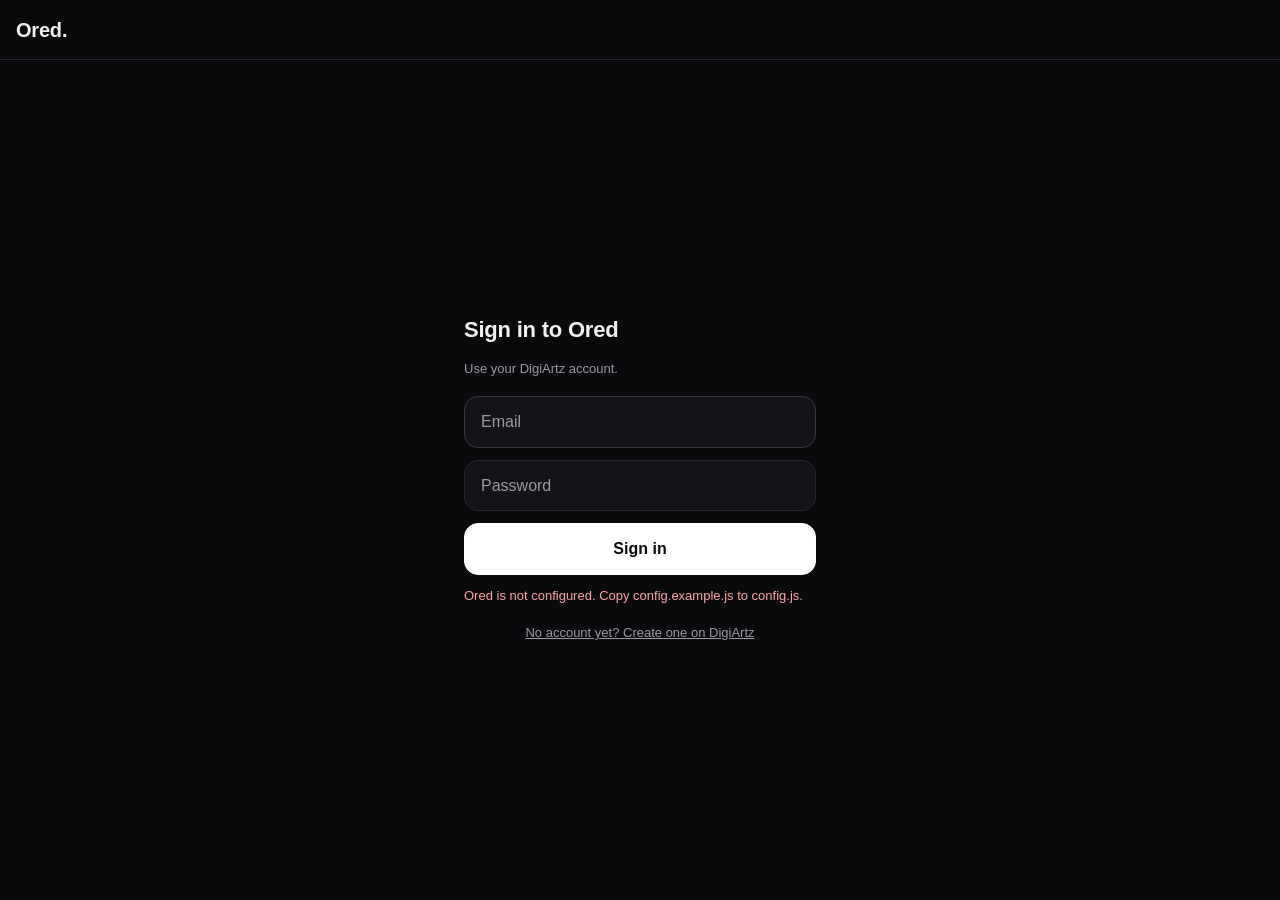
==== commit 07e14e20: "Merge pull request #30 from Koe458-ui/Only-ored Merge Only-ored into Ored.ai" ====
--- a/index.html
+++ b/index.html
@@ -1,2423 +1,93 @@
-<!DOCTYPE html>
+<!doctype html>
 <html lang="en">
- <head>
-  <meta charset="utf-8"/>
-  <meta name="color-scheme" content="light"/>
-  <meta name="theme-color" content="#F3F3F1"/>
+<head>
+<meta charset="utf-8">
+<meta name="viewport" content="width=device-width, initial-scale=1, viewport-fit=cover">
+<title>Ored</title>
+<meta name="robots" content="noindex, nofollow">
+<meta name="color-scheme" content="dark">
+<link rel="icon" type="image/svg+xml" href="/favicon.svg?v=4" sizes="any">
+<link rel="icon" href="/favicon.ico?v=4" sizes="16x16 32x32 48x48">
+<link rel="apple-touch-icon" sizes="180x180" href="/apple-touch-icon.png?v=4">
+<link rel="stylesheet" href="/app.css?v=3">
+</head>
+<body>
 
-  <script>
-  (function(){
-    var K='koeTheme',V={graydark:1,light:1,offwhite:1},t=null;
-    try{t=localStorage.getItem(K);}catch(e){}
-    if(!V[t])t='offwhite';
-    document.documentElement.setAttribute('data-theme',t);
-    var C={graydark:'#1A1A1F',light:'#F7F5EB',offwhite:'#F3F3F1'};
-    var m=document.querySelector('meta[name="theme-color"]');
-    if(m)m.setAttribute('content',C[t]);
-    var s=document.querySelector('meta[name="color-scheme"]');
-    if(s)s.setAttribute('content',t==='graydark'?'dark':'light');
-  })();
-  </script>
-  <style>
-        html{background:var(--vbg,#E9E9E6);}
-    html[data-theme="graydark"]{--vbg:#101015;}
-    html[data-theme="light"]{--vbg:#EEEBDC;}
-    html[data-theme="offwhite"]{--vbg:#E9E9E6;}
-
-    #anPage{position:fixed;inset:0;z-index:545;overflow-y:auto;transform:translateX(100%);}
-    #anPage.open{transform:translateX(0);}
-
-    #artModal{position:fixed;inset:0;z-index:1100;display:none;flex-direction:column;background:var(--bg,#F7F5EB);}
-    #artModal.open{display:flex;}
-    #dzView{position:fixed;inset:0;z-index:1300;display:none;}
-    #dzView.open{display:flex;flex-direction:column;}
-    #dzLight{position:fixed;inset:0;z-index:1500;display:none;}
-    #dzLight.open{display:flex;align-items:center;justify-content:center;}
-
-    #artModal .avBox{width:100%;height:100%;display:flex;flex-direction:column;overflow:hidden;}
-    #artModal .avBody{flex:1;min-height:0;overflow:auto;}
-    #artModal #lbImg{max-width:100%;max-height:80vh;object-fit:contain;}
-
-    /* Panels and dialogs whose closed state is written in one of the media="print"
-       stylesheets below, which land after the first paint. Until their sheet
-       arrives they have no closed state at all -- fully opaque, untransformed and
-       in normal flow -- and the sheet brings the closed state and a transition for
-       it in the same rule, so applying it animates them out in front of the
-       loading screen. Half a second of the crop dialogs fading over the splash.
-       Declaring the same closed state here means nothing changes when the sheet
-       lands, so nothing has anything to animate. The `.open` rules are all a class
-       more specific than these, so opening still wins.
-       Anything added to those sheets with a hidden base state belongs here too. */
-    .upPop,.cropPop,.upGdPop,#upqBackdrop,#legalBackdrop{position:fixed;inset:0;opacity:0;pointer-events:none;}
-    .upGdPop,#upqBackdrop,#legalBackdrop{visibility:hidden;}
-    #pfUpMod{opacity:1;transform:translateX(100%);visibility:hidden;}
-    #rankHub,#rankPage,#fgSearchPage,#cmBrowsePage,#cmInfoPage,#cmChatPanel,
-    #profilePage,#pfEditPage,#admPage,#pfMyWorkPage,#notifPage,#subPage,
-    #authMod,#themePage,#communityPage{
-      position:fixed;inset:0;transform:translateX(100%);
-    }
-    #cmChatPanel,#communityPage,#subPage,#profilePage,#admPage,#notifPage,
-    #pfMyWorkPage,#authMod,#pfEditPage{visibility:hidden;}
-  </style>
-  <script data-cf-beacon='{"token": "aa4b7177387e4f689739a5fdf44cbffa"}' defer="" src="https://static.cloudflareinsights.com/beacon.min.js">
-  </script>
-
-  <script async src="https://www.googletagmanager.com/gtag/js?id=G-21DL9JWJ58"></script>
-  <script>
-    window.dataLayer = window.dataLayer || [];
-    function gtag(){dataLayer.push(arguments);}
-    gtag('consent', 'default', {
-      analytics_storage: 'denied',
-      ad_storage: 'denied',
-      ad_user_data: 'denied',
-      ad_personalization: 'denied'
-    });
-    gtag('js', new Date());
-
-    gtag('config', 'G-21DL9JWJ58');
-  </script>
-  <meta content="width=device-width, initial-scale=1.0, viewport-fit=cover, interactive-widget=resizes-visual" name="viewport"/>
-  <title>
-   DigiArtz — The Digital Art Community
-  </title>
-  <meta name="description" content="DigiArtz is a place for digital artists to share their work, build a portfolio and meet other artists."/>
-  <link rel="canonical" href="https://digiartz.net/"/>
-  <meta name="robots" content="index, follow, max-image-preview:large"/>
-
-  <link rel="icon" type="image/svg+xml" href="/favicon.svg?v=4" sizes="any"/>
-  <link rel="icon" href="/favicon.ico?v=4" sizes="16x16 32x32 48x48 64x64 128x128"/>
-  <link rel="icon" type="image/png" sizes="192x192" href="/icon-192.png?v=4"/>
-  <link rel="apple-touch-icon" sizes="180x180" href="/apple-touch-icon.png?v=4"/>
-  <link rel="manifest" href="/site.webmanifest"/>
-  <script type="application/ld+json">
-  {
-    "@context": "https://schema.org",
-    "@type": "Organization",
-    "name": "Digiartz",
-    "url": "https://digiartz.net/",
-    "logo": "https://digiartz.net/icon-512.png?v=4"
-  }
-  </script>
-
-  <script type="application/ld+json">
-  {
-    "@context": "https://schema.org",
-    "@type": "WebSite",
-    "name": "DigiArtz",
-    "alternateName": "Digiartz",
-    "url": "https://digiartz.net/",
-    "description": "DigiArtz is a place for digital artists to share their work, build a portfolio and meet other artists.",
-    "publisher": { "@type": "Organization", "name": "Digiartz", "url": "https://digiartz.net/" },
-    "hasPart": [
-      { "@type": "CollectionPage", "name": "Explore", "url": "https://digiartz.net/explore" },
-      { "@type": "CollectionPage", "name": "Marketplace", "url": "https://digiartz.net/marketplace" },
-      { "@type": "CollectionPage", "name": "Community", "url": "https://digiartz.net/community" },
-      { "@type": "CollectionPage", "name": "Resources", "url": "https://digiartz.net/resources" },
-      { "@type": "CollectionPage", "name": "Blog", "url": "https://digiartz.net/blog" },
-      { "@type": "WebPage", "name": "Login", "url": "https://digiartz.net/login" }
-    ]
-  }
-  </script>
-  <script type="application/ld+json" id="ldGallery">
-  {"@context":"https://schema.org","@type":"ImageGallery","name":"DigiArtz — Digital Art Gallery","url":"https://digiartz.net/","description":"Digital art posted by the DigiArtz community: character illustrations, fan art, landscapes, cars and original work.","image":["https://tmqzqlrpjpydiftlrzmj.supabase.co/storage/v1/object/public/koe-media/artworks/9f8c7d5a-49c2-4eb2-9bdd-608141294444/1783056107143_Ethereal_Violet__f1600.webp","https://tmqzqlrpjpydiftlrzmj.supabase.co/storage/v1/object/public/koe-media/artworks/094f47b1-937e-4c63-b72a-5dde050258fe/1782822019716_Archer_Queen__f1600.webp","https://tmqzqlrpjpydiftlrzmj.supabase.co/storage/v1/object/public/koe-media/artworks/1781717079470_Prushka__f1600.webp","https://tmqzqlrpjpydiftlrzmj.supabase.co/storage/v1/object/public/koe-media/artworks/1781630475302_Meili_Portroute__f1600.webp","https://tmqzqlrpjpydiftlrzmj.supabase.co/storage/v1/object/public/koe-media/artworks/1781459752137_Junko_Enoshima__f1600.webp","https://tmqzqlrpjpydiftlrzmj.supabase.co/storage/v1/object/public/koe-media/artworks/1781282837085_Kyojuro_Rengoku__f1600.webp"],"hasPart":[{"@type":"ImageObject","position":1,"name":"Ethereal Violet","contentUrl":"https://tmqzqlrpjpydiftlrzmj.supabase.co/storage/v1/object/public/koe-media/artworks/9f8c7d5a-49c2-4eb2-9bdd-608141294444/1783056107143_Ethereal_Violet__f1600.webp","thumbnailUrl":"https://tmqzqlrpjpydiftlrzmj.supabase.co/storage/v1/object/public/koe-media/artworks/9f8c7d5a-49c2-4eb2-9bdd-608141294444/1783056107143_Ethereal_Violet__t300.webp","url":"https://digiartz.net/artwork/7cd74497-cd51-446b-a084-afb6b04fa84c","datePublished":"2026-07-03","creator":{"@type":"Person","name":"user_9f8c7d5a","url":"https://digiartz.net/profile/user_9f8c7d5a"}},{"@type":"ImageObject","position":2,"name":"Archer Queen","contentUrl":"https://tmqzqlrpjpydiftlrzmj.supabase.co/storage/v1/object/public/koe-media/artworks/094f47b1-937e-4c63-b72a-5dde050258fe/1782822019716_Archer_Queen__f1600.webp","thumbnailUrl":"https://tmqzqlrpjpydiftlrzmj.supabase.co/storage/v1/object/public/koe-media/artworks/094f47b1-937e-4c63-b72a-5dde050258fe/1782822019716_Archer_Queen__t300.webp","url":"https://digiartz.net/artwork/42b36e1e-0bea-4bd6-a1d4-33615cddbd8d","datePublished":"2026-06-30","creator":{"@type":"Person","name":"Koe_Official","url":"https://digiartz.net/profile/Koe_Official"}},{"@type":"ImageObject","position":3,"name":"Prushka","contentUrl":"https://tmqzqlrpjpydiftlrzmj.supabase.co/storage/v1/object/public/koe-media/artworks/1781717079470_Prushka__f1600.webp","thumbnailUrl":"https://tmqzqlrpjpydiftlrzmj.supabase.co/storage/v1/object/public/koe-media/artworks/1781717079470_Prushka__t300.webp","url":"https://digiartz.net/artwork/87230979-277b-48e7-9190-dcd90f1c8956","datePublished":"2026-06-17"},{"@type":"ImageObject","position":4,"name":"Meili Portroute","contentUrl":"https://tmqzqlrpjpydiftlrzmj.supabase.co/storage/v1/object/public/koe-media/artworks/1781630475302_Meili_Portroute__f1600.webp","thumbnailUrl":"https://tmqzqlrpjpydiftlrzmj.supabase.co/storage/v1/object/public/koe-media/artworks/1781630475302_Meili_Portroute__t300.webp","url":"https://digiartz.net/artwork/c1677e60-d791-4aee-a054-1c3b83914431","datePublished":"2026-06-16"},{"@type":"ImageObject","position":5,"name":"Junko Enoshima","contentUrl":"https://tmqzqlrpjpydiftlrzmj.supabase.co/storage/v1/object/public/koe-media/artworks/1781459752137_Junko_Enoshima__f1600.webp","thumbnailUrl":"https://tmqzqlrpjpydiftlrzmj.supabase.co/storage/v1/object/public/koe-media/artworks/1781459752137_Junko_Enoshima__t300.webp","url":"https://digiartz.net/artwork/e7a15ef1-f043-4176-b260-919e5da88d29","datePublished":"2026-06-14"},{"@type":"ImageObject","position":6,"name":"Kyojuro Rengoku","contentUrl":"https://tmqzqlrpjpydiftlrzmj.supabase.co/storage/v1/object/public/koe-media/artworks/1781282837085_Kyojuro_Rengoku__f1600.webp","thumbnailUrl":"https://tmqzqlrpjpydiftlrzmj.supabase.co/storage/v1/object/public/koe-media/artworks/1781282837085_Kyojuro_Rengoku__t300.webp","url":"https://digiartz.net/artwork/478488e3-0bcf-4b13-9fdd-e07ddaba2fd1","datePublished":"2026-06-12"},{"@type":"ImageObject","position":7,"name":"Fushi","contentUrl":"https://tmqzqlrpjpydiftlrzmj.supabase.co/storage/v1/object/public/koe-media/artworks/1781195618071_Fushi__f1600.webp","thumbnailUrl":"https://tmqzqlrpjpydiftlrzmj.supabase.co/storage/v1/object/public/koe-media/artworks/1781195618071_Fushi__t300.webp","url":"https://digiartz.net/artwork/637c58b1-0b8d-4e59-a4b5-45d8b364b888","datePublished":"2026-06-11"},{"@type":"ImageObject","position":8,"name":"Makima","contentUrl":"https://tmqzqlrpjpydiftlrzmj.supabase.co/storage/v1/object/public/koe-media/artworks/1781091495828_Makima__f1600.webp","thumbnailUrl":"https://tmqzqlrpjpydiftlrzmj.supabase.co/storage/v1/object/public/koe-media/artworks/1781091495828_Makima__t300.webp","url":"https://digiartz.net/artwork/40a29b41-36e1-4267-8f17-fd72a0a9fd92","datePublished":"2026-06-10"},{"@type":"ImageObject","position":9,"name":"Misa Amane","contentUrl":"https://tmqzqlrpjpydiftlrzmj.supabase.co/storage/v1/object/public/koe-media/artworks/1781024008823_Misa_Amane__f1600.webp","thumbnailUrl":"https://tmqzqlrpjpydiftlrzmj.supabase.co/storage/v1/object/public/koe-media/artworks/1781024008823_Misa_Amane__t300.webp","url":"https://digiartz.net/artwork/afd0f86b-ee4b-40b4-b4c5-e5d61559a818","datePublished":"2026-06-09"},{"@type":"ImageObject","position":10,"name":"Lelouch vi Britannia","contentUrl":"https://tmqzqlrpjpydiftlrzmj.supabase.co/storage/v1/object/public/koe-media/artworks/1780944274654_Lelouch_vi_Britannia__f1600.webp","thumbnailUrl":"https://tmqzqlrpjpydiftlrzmj.supabase.co/storage/v1/object/public/koe-media/artworks/1780944274654_Lelouch_vi_Britannia__t300.webp","url":"https://digiartz.net/artwork/a7f35adb-7f8c-4011-96b5-66a1c372d34a","datePublished":"2026-06-08"},{"@type":"ImageObject","position":11,"name":"Thorfinn Karlsefni","contentUrl":"https://tmqzqlrpjpydiftlrzmj.supabase.co/storage/v1/object/public/koe-media/artworks/1780918474836_Thorfinn_Karlsefni__f1600.webp","thumbnailUrl":"https://tmqzqlrpjpydiftlrzmj.supabase.co/storage/v1/object/public/koe-media/artworks/1780918474836_Thorfinn_Karlsefni__t300.webp","url":"https://digiartz.net/artwork/aa976152-d904-4955-b83b-6b9e4a41717d","datePublished":"2026-06-08"},{"@type":"ImageObject","position":12,"name":"Natsuki Subaru","contentUrl":"https://tmqzqlrpjpydiftlrzmj.supabase.co/storage/v1/object/public/koe-media/artworks/1780902931537_Natsuki_Subaru__f1600.webp","thumbnailUrl":"https://tmqzqlrpjpydiftlrzmj.supabase.co/storage/v1/object/public/koe-media/artworks/1780902931537_Natsuki_Subaru__t300.webp","url":"https://digiartz.net/artwork/641b7af6-922c-4726-b1b6-53fc53f92fcf","datePublished":"2026-06-08"},{"@type":"ImageObject","position":13,"name":"Crimson Horizon","contentUrl":"https://tmqzqlrpjpydiftlrzmj.supabase.co/storage/v1/object/public/koe-media/artworks/1780836584964_Crimson_Horizon__f1600.webp","thumbnailUrl":"https://tmqzqlrpjpydiftlrzmj.supabase.co/storage/v1/object/public/koe-media/artworks/1780836584964_Crimson_Horizon__t300.webp","url":"https://digiartz.net/artwork/44576437-ac6e-4be5-882b-98273b7ec8d7","datePublished":"2026-06-07"},{"@type":"ImageObject","position":14,"name":"Reinhard van Astrea","contentUrl":"https://tmqzqlrpjpydiftlrzmj.supabase.co/storage/v1/object/public/koe-media/artworks/1780766256380_Reinhard_van_Astrea__f1600.webp","thumbnailUrl":"https://tmqzqlrpjpydiftlrzmj.supabase.co/storage/v1/object/public/koe-media/artworks/1780766256380_Reinhard_van_Astrea__t300.webp","url":"https://digiartz.net/artwork/8a7f8e72-71ed-4d0a-8d44-712af28449b7","datePublished":"2026-06-06"},{"@type":"ImageObject","position":15,"name":"Subaru Natsuki","contentUrl":"https://tmqzqlrpjpydiftlrzmj.supabase.co/storage/v1/object/public/koe-media/artworks/1780766222807_Subaru_Natsuki__f1600.webp","thumbnailUrl":"https://tmqzqlrpjpydiftlrzmj.supabase.co/storage/v1/object/public/koe-media/artworks/1780766222807_Subaru_Natsuki__t300.webp","url":"https://digiartz.net/artwork/12bc412e-1c62-4dec-a007-278d9f129a3e","datePublished":"2026-06-06"},{"@type":"ImageObject","position":16,"name":"Natsuki Subaru","contentUrl":"https://tmqzqlrpjpydiftlrzmj.supabase.co/storage/v1/object/public/koe-media/artworks/1780674011083_Natsuki_Subaru__f1600.webp","thumbnailUrl":"https://tmqzqlrpjpydiftlrzmj.supabase.co/storage/v1/object/public/koe-media/artworks/1780674011083_Natsuki_Subaru__t300.webp","url":"https://digiartz.net/artwork/6b632969-253a-4510-9ec8-da2c4eee7f17","datePublished":"2026-06-05"},{"@type":"ImageObject","position":17,"name":"Mountain Field","contentUrl":"https://tmqzqlrpjpydiftlrzmj.supabase.co/storage/v1/object/public/koe-media/artworks/1780501989833_Mountain_Field__f1600.webp","thumbnailUrl":"https://tmqzqlrpjpydiftlrzmj.supabase.co/storage/v1/object/public/koe-media/artworks/1780501989833_Mountain_Field__t300.webp","url":"https://digiartz.net/artwork/d5e258ad-ce58-44d1-a280-b05f0d349436","datePublished":"2026-06-03"},{"@type":"ImageObject","position":18,"name":"Kirigiri Execution","contentUrl":"https://tmqzqlrpjpydiftlrzmj.supabase.co/storage/v1/object/public/koe-media/artworks/1780501850798_Kirigiri_Execution__f1600.webp","thumbnailUrl":"https://tmqzqlrpjpydiftlrzmj.supabase.co/storage/v1/object/public/koe-media/artworks/1780501850798_Kirigiri_Execution__t300.webp","url":"https://digiartz.net/artwork/7b77294f-a857-4795-9903-e7b4a7df24ff","datePublished":"2026-06-03"},{"@type":"ImageObject","position":19,"name":"Kaoruko Waguri","contentUrl":"https://tmqzqlrpjpydiftlrzmj.supabase.co/storage/v1/object/public/koe-media/artworks/1780501817488_Kaoruko_Waguri__f1600.webp","thumbnailUrl":"https://tmqzqlrpjpydiftlrzmj.supabase.co/storage/v1/object/public/koe-media/artworks/1780501817488_Kaoruko_Waguri__t300.webp","url":"https://digiartz.net/artwork/219ef20a-ab00-4b7b-b9a0-961ec78954d6","datePublished":"2026-06-03"},{"@type":"ImageObject","position":20,"name":"Koenigsegg Jesko Absolute","contentUrl":"https://tmqzqlrpjpydiftlrzmj.supabase.co/storage/v1/object/public/koe-media/artworks/1780501758632_Koenigsegg_Jesko_Absolute__f1600.webp","thumbnailUrl":"https://tmqzqlrpjpydiftlrzmj.supabase.co/storage/v1/object/public/koe-media/artworks/1780501758632_Koenigsegg_Jesko_Absolute__t300.webp","url":"https://digiartz.net/artwork/a8de271d-413a-476b-acca-5c31e89dcbc2","datePublished":"2026-06-03"},{"@type":"ImageObject","position":21,"name":"Cute Anime Girl","contentUrl":"https://tmqzqlrpjpydiftlrzmj.supabase.co/storage/v1/object/public/koe-media/artworks/1780501723126_Cute_Anime_Girl__f1600.webp","thumbnailUrl":"https://tmqzqlrpjpydiftlrzmj.supabase.co/storage/v1/object/public/koe-media/artworks/1780501723126_Cute_Anime_Girl__t300.webp","url":"https://digiartz.net/artwork/ade6dc20-0b1c-4fa9-8a34-a6f897c8fcdd","datePublished":"2026-06-03"},{"@type":"ImageObject","position":22,"name":"Melissa Moretti","contentUrl":"https://tmqzqlrpjpydiftlrzmj.supabase.co/storage/v1/object/public/koe-media/artworks/1780501669939_Melissa_Moretti__f1600.webp","thumbnailUrl":"https://tmqzqlrpjpydiftlrzmj.supabase.co/storage/v1/object/public/koe-media/artworks/1780501669939_Melissa_Moretti__t300.webp","url":"https://digiartz.net/artwork/cf63b47e-af6f-4875-b104-f0f7a431a56a","datePublished":"2026-06-03"}]}
-  </script>
-  <meta property="og:site_name" content="Digiartz"/>
-  <meta property="og:type" content="website"/>
-  <meta property="og:title" content="DigiArtz — The Digital Art Community"/>
-  <meta property="og:description" content="DigiArtz is a place for digital artists to share their work, build a portfolio and meet other artists."/>
-  <meta property="og:url" content="https://digiartz.net/"/>
-  <meta property="og:image" content="https://digiartz.net/icon-512.png?v=4"/>
-  <meta property="og:image:alt" content="Digiartz — digital art showcase"/>
-  <meta name="twitter:card" content="summary_large_image"/>
-  <meta name="twitter:title" content="DigiArtz — The Digital Art Community"/>
-  <meta name="twitter:description" content="DigiArtz is a place for digital artists to share their work, build a portfolio and meet other artists."/>
-  <meta name="twitter:image" content="https://digiartz.net/icon-512.png?v=4"/>
-  <link href="https://fonts.googleapis.com" rel="preconnect"/>
-  <link crossorigin="" href="https://fonts.gstatic.com" rel="preconnect"/>
-  <link rel="preload" as="style" href="https://fonts.googleapis.com/css2?family=Inter:wght@500;600;700&amp;family=Kaushan+Script&amp;family=Open+Sans:wght@400;500;600;700;800&amp;family=Syne:wght@700;800&amp;display=swap" onload="this.onload=null;this.rel='stylesheet';"/>
-  <noscript><link href="https://fonts.googleapis.com/css2?family=Inter:wght@500;600;700&amp;family=Kaushan+Script&amp;family=Open+Sans:wght@400;500;600;700;800&amp;family=Syne:wght@700;800&amp;display=swap" rel="stylesheet"/></noscript>
-
-  <script>
-  (function(){
-    addEventListener('error', function(e){
-      var el = e.target;
-      if(!el || el.tagName !== 'LINK' || el.rel !== 'stylesheet') return;
-      if(el.dataset.retried) return;
-      el.dataset.retried = '1';
-      el.href = el.href.split('?')[0] + '?r=' + Date.now();
-    }, true);
-  })();
-  </script>
-  <link rel="stylesheet" href="/css/base.css?v=47">
-  <link rel="stylesheet" href="/css/hero.css?v=166">
-  <link rel="stylesheet" href="/css/viewer.css?v=53" media="print" onload="this.media='all'">
-  <link rel="stylesheet" href="/css/community.css?v=41" media="print" onload="this.media='all'">
-  <link rel="stylesheet" href="/css/connect.css?v=19" media="print" onload="this.media='all'">
-  <link rel="stylesheet" href="/css/ranking.css?v=20" media="print" onload="this.media='all'">
-  <link rel="stylesheet" href="/css/profile.css?v=51" media="print" onload="this.media='all'">
-  <link rel="stylesheet" href="/css/admin.css?v=14" media="print" onload="this.media='all'">
-  <link rel="stylesheet" href="/css/auth.css?v=9" media="print" onload="this.media='all'">
-  <link rel="stylesheet" href="/css/panels.css?v=36" media="print" onload="this.media='all'">
-  <link rel="stylesheet" href="/css/upload.css?v=29" media="print" onload="this.media='all'">
-  <link rel="stylesheet" href="/css/widgets.css?v=35" media="print" onload="this.media='all'">
-  <link rel="stylesheet" href="/css/overrides.css?v=69">
-  <link rel="stylesheet" href="/css/ored.css?v=1">
-  <link rel="stylesheet" href="/css/select.css?v=5" media="print" onload="this.media='all'">
-  <noscript><link rel="stylesheet" href="/css/viewer.css?v=53"><link rel="stylesheet" href="/css/community.css?v=41"><link rel="stylesheet" href="/css/ranking.css?v=20"><link rel="stylesheet" href="/css/profile.css?v=51"><link rel="stylesheet" href="/css/admin.css?v=14"><link rel="stylesheet" href="/css/auth.css?v=9"><link rel="stylesheet" href="/css/upload.css?v=29"><link rel="stylesheet" href="/css/connect.css?v=19"><link rel="stylesheet" href="/css/panels.css?v=36"><link rel="stylesheet" href="/css/widgets.css?v=35"><link rel="stylesheet" href="/css/select.css?v=5"></noscript>
- </head>
- <body>
-
-  <div id="intro" aria-label="Loading" role="status">
-   <div class="iSpin" aria-hidden="true"></div>
-   <div class="iTxt">LOADING</div>
-  </div>
-  <div id="sBanner"></div>
-
-  <header id="dzTop" class="dzTop">
-   <a class="dzBrand" href="/" data-bn="bnHome" aria-label="DigiArtz — home"><span class="dzBrandD">Digi</span><span class="dzBrandA">Artz</span></a>
-
-   <nav class="dzLinks" aria-label="Primary">
-
-    <div class="dzUpWrap" id="dzExWrap">
-     <button class="dzLink dzLinkDd" type="button" id="dzExBtn" data-bn="bnGallery"
-             aria-haspopup="true" aria-expanded="false" aria-controls="dzExDd"
-             onclick="dzExToggle(event)">Explore<svg class="dzLinkChev" viewBox="0 0 24 24" fill="none" stroke="currentColor" stroke-width="2.1" stroke-linecap="round" stroke-linejoin="round" aria-hidden="true"><path d="m6 9 6 6 6-6"/></svg></button>
-     <div class="dzUpDd" id="dzExDd" role="menu" aria-labelledby="dzExBtn">
-      <div class="dzUpDdInner">
-      <a class="dzUpItem" href="/explore" role="menuitem" style="--upA:var(--upcViolet)" onclick="dzExPick('artworks', event)">
-       <span class="dzUpIco" aria-hidden="true"><svg viewBox="0 0 24 24" fill="none" stroke="currentColor" stroke-width="2" stroke-linecap="round" stroke-linejoin="round"><rect x="3" y="3" width="18" height="18" rx="3"/><circle cx="8.5" cy="8.5" r="1.6"/><path d="M21 15l-5-5L5 21"/></svg></span>
-       <span class="dzUpTxt"><span class="dzUpNm">Artworks</span><span class="dzUpDesc">Browse art from creators worldwide</span></span>
-      </a>
-      <a class="dzUpItem" href="/marketplace" role="menuitem" style="--upA:var(--upcOrange)" onclick="dzExPick('marketplace', event)">
-       <span class="dzUpIco" aria-hidden="true"><svg viewBox="0 0 24 24" fill="none" stroke="currentColor" stroke-width="2" stroke-linecap="round" stroke-linejoin="round"><path d="M3 9.4 4.8 4.3A2 2 0 0 1 6.7 3h10.6a2 2 0 0 1 1.9 1.3L21 9.4"/><path d="M4.6 9.4V19a2 2 0 0 0 2 2h10.8a2 2 0 0 0 2-2V9.4"/><path d="M3 9.4h18"/><path d="M9.6 21v-5.4h4.8V21"/></svg></span>
-       <span class="dzUpTxt"><span class="dzUpNm">Marketplace</span><span class="dzUpDesc">Buy digital products and commissions</span></span>
-      </a>
-      <a class="dzUpItem" href="/blog" role="menuitem" style="--upA:var(--upcIndigo)" onclick="dzExPick('blog', event)">
-       <span class="dzUpIco" aria-hidden="true"><svg viewBox="0 0 24 24" fill="none" stroke="currentColor" stroke-width="2" stroke-linecap="round" stroke-linejoin="round"><rect x="3.4" y="3" width="17.2" height="18" rx="2.4"/><path d="M7.3 8.2h9.4"/><path d="M7.3 12h9.4"/><path d="M7.3 15.8h5.2"/></svg></span>
-       <span class="dzUpTxt"><span class="dzUpNm">Blog</span><span class="dzUpDesc">Tutorials, interviews and studio notes</span></span>
-      </a>
-      <a class="dzUpItem" href="/resources" role="menuitem" style="--upA:var(--upcGreen)" onclick="dzExPick('resources', event)">
-       <span class="dzUpIco" aria-hidden="true"><svg viewBox="0 0 24 24" fill="none" stroke="currentColor" stroke-width="2" stroke-linecap="round" stroke-linejoin="round"><path d="M12 2.7 2.8 7.1 12 11.5l9.2-4.4z"/><path d="M3.2 12.1 12 16.3l8.8-4.2"/><path d="M3.2 16.5 12 20.7l8.8-4.2"/></svg></span>
-       <span class="dzUpTxt"><span class="dzUpNm">Resources</span><span class="dzUpDesc">Brushes, textures, fonts and packs</span></span>
-      </a>
-      <button class="dzUpItem" type="button" role="menuitem" style="--upA:var(--upcSky)" onclick="dzExPick('jobs', event)">
-       <span class="dzUpIco" aria-hidden="true"><svg viewBox="0 0 24 24" fill="none" stroke="currentColor" stroke-width="2" stroke-linecap="round" stroke-linejoin="round"><rect x="2" y="7" width="20" height="14" rx="2"/><path d="M16 21V5a2 2 0 0 0-2-2h-4a2 2 0 0 0-2 2v16"/></svg></span>
-       <span class="dzUpTxt"><span class="dzUpNm">Jobs</span><span class="dzUpDesc">Paid creative work, open right now</span></span>
-      </button>
-      </div>
-     </div>
-    </div>
-    <div class="dzUpWrap" id="dzCmWrap">
-     <button class="dzLink dzLinkDd" type="button" id="dzCmBtn" data-bn="bnCommunity"
-             aria-haspopup="true" aria-expanded="false" aria-controls="dzCmDd"
-             onclick="dzCmToggle(event)">Community<svg class="dzLinkChev" viewBox="0 0 24 24" fill="none" stroke="currentColor" stroke-width="2.1" stroke-linecap="round" stroke-linejoin="round" aria-hidden="true"><path d="m6 9 6 6 6-6"/></svg></button>
-     <div class="dzUpDd" id="dzCmDd" role="menu" aria-labelledby="dzCmBtn">
-      <div class="dzUpDdInner">
-      <a class="dzUpItem" href="/community" role="menuitem" style="--upA:var(--upcTeal)" onclick="dzCmPick('communities', event)">
-       <span class="dzUpIco" aria-hidden="true"><svg viewBox="0 0 24 24" fill="none" stroke="currentColor" stroke-width="2" stroke-linecap="round" stroke-linejoin="round"><path d="M17 20v-1.5a4 4 0 0 0-4-4H6a4 4 0 0 0-4 4V20"/><circle cx="9.5" cy="7" r="3.5"/><path d="M22 20v-1.5a4 4 0 0 0-3-3.87"/><path d="M16 3.6a3.5 3.5 0 0 1 0 6.8"/></svg></span>
-       <span class="dzUpTxt"><span class="dzUpNm">Communities</span><span class="dzUpDesc">Topic rooms to join, or one of your own</span></span>
-      </a>
-      <button class="dzUpItem" type="button" role="menuitem" style="--upA:var(--upcPink)" onclick="dzCmPick('friends', event)">
-       <span class="dzUpIco" aria-hidden="true"><svg viewBox="0 0 24 24" fill="none" stroke="currentColor" stroke-width="2" stroke-linecap="round" stroke-linejoin="round"><path d="M16 20v-1.5a4 4 0 0 0-4-4H6a4 4 0 0 0-4 4V20"/><circle cx="9" cy="7" r="3.5"/><path d="M19 8v6M22 11h-6"/></svg></span>
-       <span class="dzUpTxt"><span class="dzUpNm">Friends</span><span class="dzUpDesc">Your people, your messages, and Zeo</span></span>
-      </button>
-      <button class="dzUpItem" type="button" role="menuitem" style="--upA:var(--upcYellow)" onclick="dzCmPick('ranking', event)">
-       <span class="dzUpIco" aria-hidden="true"><svg viewBox="0 0 24 24" fill="none" stroke="currentColor" stroke-width="2" stroke-linecap="round" stroke-linejoin="round"><path d="M8 21h8"/><path d="M12 17v4"/><path d="M7 4h10v5a5 5 0 0 1-10 0Z"/><path d="M7 5.5H4.5v1A3.5 3.5 0 0 0 7 9.9"/><path d="M17 5.5h2.5v1A3.5 3.5 0 0 1 17 9.9"/></svg></span>
-       <span class="dzUpTxt"><span class="dzUpNm">Ranking</span><span class="dzUpDesc">Who is on top this week, board by board</span></span>
-      </button>
-      </div>
-     </div>
-    </div>
-
-    <div class="dzUpWrap" id="dzUpWrap">
-     <button class="dzLink dzLinkDd" type="button" id="dzUpBtn" data-bn="bnUpload"
-             aria-haspopup="true" aria-expanded="false" aria-controls="dzUpDd"
-             onclick="dzUpToggle(event)">Upload<svg class="dzLinkChev" viewBox="0 0 24 24" fill="none" stroke="currentColor" stroke-width="2.1" stroke-linecap="round" stroke-linejoin="round" aria-hidden="true"><path d="m6 9 6 6 6-6"/></svg></button>
-     <div class="dzUpDd" id="dzUpDd" role="menu" aria-labelledby="dzUpBtn">
-      <div class="dzUpDdInner">
-      <button class="dzUpItem" type="button" role="menuitem" style="--upA:var(--upcViolet)" onclick="dzUpPick('artwork')">
-       <span class="dzUpIco" aria-hidden="true"><svg viewBox="0 0 24 24" fill="none" stroke="currentColor" stroke-width="2" stroke-linecap="round" stroke-linejoin="round"><rect x="3" y="3" width="18" height="18" rx="3"/><circle cx="8.5" cy="8.5" r="1.6"/><path d="M21 15l-5-5L5 21"/></svg></span>
-       <span class="dzUpTxt"><span class="dzUpNm">Upload Artwork</span><span class="dzUpDesc">Share a piece with the community</span></span>
-      </button>
-      <button class="dzUpItem" type="button" role="menuitem" style="--upA:var(--upcOrange)" onclick="dzUpPick('marketplace')">
-       <span class="dzUpIco" aria-hidden="true"><svg viewBox="0 0 24 24" fill="none" stroke="currentColor" stroke-width="2" stroke-linecap="round" stroke-linejoin="round"><path d="M3 9.4 4.8 4.3A2 2 0 0 1 6.7 3h10.6a2 2 0 0 1 1.9 1.3L21 9.4"/><path d="M4.6 9.4V19a2 2 0 0 0 2 2h10.8a2 2 0 0 0 2-2V9.4"/><path d="M3 9.4h18"/><path d="M9.6 21v-5.4h4.8V21"/></svg></span>
-       <span class="dzUpTxt"><span class="dzUpNm">List a Product</span><span class="dzUpDesc">Sell a digital product or a commission</span></span>
-      </button>
-      <button class="dzUpItem" type="button" role="menuitem" style="--upA:var(--upcIndigo)" onclick="dzUpPick('blog')">
-       <span class="dzUpIco" aria-hidden="true"><svg viewBox="0 0 24 24" fill="none" stroke="currentColor" stroke-width="2" stroke-linecap="round" stroke-linejoin="round"><rect x="3.4" y="3" width="17.2" height="18" rx="2.4"/><path d="M7.3 8.2h9.4"/><path d="M7.3 12h9.4"/><path d="M7.3 15.8h5.2"/></svg></span>
-       <span class="dzUpTxt"><span class="dzUpNm">Write a Blog Post</span><span class="dzUpDesc">Publish a tutorial or a studio note</span></span>
-      </button>
-      <button class="dzUpItem" type="button" role="menuitem" style="--upA:var(--upcGreen)" onclick="dzUpPick('resources')">
-       <span class="dzUpIco" aria-hidden="true"><svg viewBox="0 0 24 24" fill="none" stroke="currentColor" stroke-width="2" stroke-linecap="round" stroke-linejoin="round"><path d="M12 2.7 2.8 7.1 12 11.5l9.2-4.4z"/><path d="M3.2 12.1 12 16.3l8.8-4.2"/><path d="M3.2 16.5 12 20.7l8.8-4.2"/></svg></span>
-       <span class="dzUpTxt"><span class="dzUpNm">Share a Resource</span><span class="dzUpDesc">Give away brushes, packs and presets</span></span>
-      </button>
-      <button class="dzUpItem" type="button" role="menuitem" style="--upA:var(--upcSky)" onclick="dzUpPick('jobs')">
-       <span class="dzUpIco" aria-hidden="true"><svg viewBox="0 0 24 24" fill="none" stroke="currentColor" stroke-width="2" stroke-linecap="round" stroke-linejoin="round"><rect x="2" y="7" width="20" height="14" rx="2"/><path d="M16 21V5a2 2 0 0 0-2-2h-4a2 2 0 0 0-2 2v16"/></svg></span>
-       <span class="dzUpTxt"><span class="dzUpNm">Post a Job</span><span class="dzUpDesc">Hire an artist for paid creative work</span></span>
-      </button>
-      </div>
-     </div>
-    </div>
-
-    <div class="dzUpWrap dzAcWrap" id="dzAcWrap">
-     <a class="dzLink dzLinkDd" id="dzTopAccount" data-bn="bnProfile" href="/login"
-        aria-haspopup="true" aria-expanded="false" aria-controls="dzAcDd"
-        onclick="dzAcClick(event)"><span id="dzTopAccountTxt">Sign in</span><svg class="dzLinkChev" viewBox="0 0 24 24" fill="none" stroke="currentColor" stroke-width="2.1" stroke-linecap="round" stroke-linejoin="round" aria-hidden="true"><path d="m6 9 6 6 6-6"/></svg></a>
-     <div class="dzUpDd" id="dzAcDd" role="menu" aria-labelledby="dzTopAccount">
-      <div class="dzUpDdInner">
-      <button class="dzUpItem" type="button" role="menuitem" style="--upA:var(--upcViolet)" onclick="dzAcPick('portfolio')">
-       <span class="dzUpIco" aria-hidden="true"><svg viewBox="0 0 24 24" fill="none" stroke="currentColor" stroke-width="2" stroke-linecap="round" stroke-linejoin="round"><circle cx="12" cy="8" r="3.6"/><path d="M4.5 20.2a7.5 7.5 0 0 1 15 0"/></svg></span>
-       <span class="dzUpTxt"><span class="dzUpNm">Portfolio</span><span class="dzUpDesc">Your profile, as everyone else sees it</span></span>
-      </button>
-      <button class="dzUpItem" type="button" role="menuitem" style="--upA:var(--upcSky)" onclick="dzAcPick('analytics')">
-       <span class="dzUpIco" aria-hidden="true"><svg viewBox="0 0 24 24" fill="none" stroke="currentColor" stroke-width="2" stroke-linecap="round" stroke-linejoin="round"><path d="M3 21h18"/><rect x="4" y="12" width="4" height="7" rx="1"/><rect x="10" y="8" width="4" height="11" rx="1"/><rect x="16" y="4" width="4" height="15" rx="1"/></svg></span>
-       <span class="dzUpTxt"><span class="dzUpNm">Analytics</span><span class="dzUpDesc">How your work is doing, section by section</span></span>
-      </button>
-      <button class="dzUpItem" type="button" role="menuitem" style="--upA:var(--upcGreen)" onclick="dzAcPick('payouts')">
-       <span class="dzUpIco" aria-hidden="true"><svg viewBox="0 0 24 24" fill="none" stroke="currentColor" stroke-width="2" stroke-linecap="round" stroke-linejoin="round"><rect x="2.5" y="6" width="19" height="13" rx="2.5"/><path d="M2.5 10.5h19"/><path d="M6.5 15h4"/></svg></span>
-       <span class="dzUpTxt"><span class="dzUpNm">Payouts</span><span class="dzUpDesc">Everything on your account to do with money</span></span>
-      </button>
-      </div>
-     </div>
-    </div>
-   </nav>
-
-   <div class="dzActions">
-    <button class="dzIcon dzIconSearch" id="dzTopSearchBtn" type="button" onclick="dzOpenSearch()" aria-label="Search" aria-controls="fgSearchPage">
-     <svg viewBox="0 0 24 24" fill="none" stroke="currentColor" stroke-width="1.9" stroke-linecap="round" stroke-linejoin="round" aria-hidden="true"><circle cx="11" cy="11" r="7"/><path d="m20 20-3.6-3.6"/></svg>
+<header class="oBar">
+  <a class="oMark" href="/">Ored.</a>
+  <div class="oBarActs">
+    <button type="button" class="oCirc" id="oNew" aria-label="New chat" title="New chat">
+      <svg viewBox="0 0 24 24" aria-hidden="true" focusable="false">
+        <path d="M12 5v14M5 12h14"></path>
+      </svg>
     </button>
-    <button class="dzIcon" id="hNotifBtn" type="button" onclick="openNotifications()" title="Notifications" aria-label="Notifications" aria-controls="notifPage">
-     <svg viewBox="0 0 24 24" fill="none" stroke="currentColor" stroke-width="1.8" stroke-linecap="round" stroke-linejoin="round" aria-hidden="true">
-      <path d="M18 8a6 6 0 0 0-12 0c0 7-3 9-3 9h18s-3-2-3-9"/>
-      <path d="M13.73 21a2 2 0 0 1-3.46 0"/>
-     </svg>
-     <span class="hNotifDot" aria-hidden="true"></span>
+    <button type="button" class="oCirc" id="oMenu" aria-label="Chat history" title="Chat history"
+            aria-expanded="false" aria-controls="oHistory">
+      <svg viewBox="0 0 24 24" aria-hidden="true" focusable="false">
+        <path d="M4 8h16M4 16h16"></path>
+      </svg>
     </button>
-    <button class="dzIcon dzCartBtn" id="dzCartBtn" type="button" onclick="dzGoCart()" title="Cart" aria-label="Cart">
-     <svg viewBox="0 0 24 24" fill="none" stroke="currentColor" stroke-width="1.8" stroke-linecap="round" stroke-linejoin="round" aria-hidden="true">
-      <circle cx="9" cy="20" r="1.4"/><circle cx="18" cy="20" r="1.4"/>
-      <path d="M2 3h3l2.6 12.4a1.8 1.8 0 0 0 1.8 1.4h8.4a1.8 1.8 0 0 0 1.8-1.4L21.5 7H6"/>
-     </svg>
-     <span class="dzCartCount" id="dzCartCount" aria-hidden="true"></span>
-    </button>
-    <button class="dzIcon dzHam" id="dzHamBtn" type="button" onclick="dzMenuToggle()" aria-label="Menu" aria-haspopup="true" aria-expanded="false" aria-controls="dzTopMenu">
-     <span class="dzHamBox" aria-hidden="true"><span></span><span></span><span></span></span>
-    </button>
-   </div>
-  </header>
-
-  <div class="dzMenuScrim" id="dzMenuScrim" onclick="dzMenuClose()" aria-hidden="true"></div>
-  <nav id="dzTopMenu" class="dzMenu" aria-label="Site menu">
-   <div class="dzMenuInner">
-    <button class="dzMenuItem" type="button" onclick="dzOpenSearch()">Search</button>
-    <div class="dzMenuGrp" id="dzMenuExGrp">
-     <button class="dzMenuItem dzMenuTog" type="button" id="dzMenuExBtn" data-bn="bnGallery"
-             aria-expanded="false" aria-controls="dzMenuExSub" onclick="dzMenuSubToggle('ex')">
-      <span>Explore</span><svg class="dzMenuChev" viewBox="0 0 24 24" fill="none" stroke="currentColor" stroke-width="2.1" stroke-linecap="round" stroke-linejoin="round" aria-hidden="true"><path d="m6 9 6 6 6-6"/></svg>
-     </button>
-     <div class="dzMenuSub" id="dzMenuExSub">
-      <div class="dzMenuSubInner">
-      <a class="dzMenuSubItem" href="/explore" style="--upA:var(--upcViolet)" onclick="dzExPick('artworks', event)"><span class="dzUpIco dzUpIcoSm" aria-hidden="true"><svg viewBox="0 0 24 24" fill="none" stroke="currentColor" stroke-width="2" stroke-linecap="round" stroke-linejoin="round"><rect x="3" y="3" width="18" height="18" rx="3"/><circle cx="8.5" cy="8.5" r="1.6"/><path d="M21 15l-5-5L5 21"/></svg></span><span>Artworks</span></a>
-      <a class="dzMenuSubItem" href="/marketplace" style="--upA:var(--upcOrange)" onclick="dzExPick('marketplace', event)"><span class="dzUpIco dzUpIcoSm" aria-hidden="true"><svg viewBox="0 0 24 24" fill="none" stroke="currentColor" stroke-width="2" stroke-linecap="round" stroke-linejoin="round"><path d="M3 9.4 4.8 4.3A2 2 0 0 1 6.7 3h10.6a2 2 0 0 1 1.9 1.3L21 9.4"/><path d="M4.6 9.4V19a2 2 0 0 0 2 2h10.8a2 2 0 0 0 2-2V9.4"/><path d="M3 9.4h18"/><path d="M9.6 21v-5.4h4.8V21"/></svg></span><span>Marketplace</span></a>
-      <a class="dzMenuSubItem" href="/blog" style="--upA:var(--upcIndigo)" onclick="dzExPick('blog', event)"><span class="dzUpIco dzUpIcoSm" aria-hidden="true"><svg viewBox="0 0 24 24" fill="none" stroke="currentColor" stroke-width="2" stroke-linecap="round" stroke-linejoin="round"><rect x="3.4" y="3" width="17.2" height="18" rx="2.4"/><path d="M7.3 8.2h9.4"/><path d="M7.3 12h9.4"/><path d="M7.3 15.8h5.2"/></svg></span><span>Blog</span></a>
-      <a class="dzMenuSubItem" href="/resources" style="--upA:var(--upcGreen)" onclick="dzExPick('resources', event)"><span class="dzUpIco dzUpIcoSm" aria-hidden="true"><svg viewBox="0 0 24 24" fill="none" stroke="currentColor" stroke-width="2" stroke-linecap="round" stroke-linejoin="round"><path d="M12 2.7 2.8 7.1 12 11.5l9.2-4.4z"/><path d="M3.2 12.1 12 16.3l8.8-4.2"/><path d="M3.2 16.5 12 20.7l8.8-4.2"/></svg></span><span>Resources</span></a>
-      <button class="dzMenuSubItem" type="button" style="--upA:var(--upcSky)" onclick="dzExPick('jobs', event)"><span class="dzUpIco dzUpIcoSm" aria-hidden="true"><svg viewBox="0 0 24 24" fill="none" stroke="currentColor" stroke-width="2" stroke-linecap="round" stroke-linejoin="round"><rect x="2" y="7" width="20" height="14" rx="2"/><path d="M16 21V5a2 2 0 0 0-2-2h-4a2 2 0 0 0-2 2v16"/></svg></span><span>Jobs</span></button>
-      </div>
-     </div>
-    </div>
-    <div class="dzMenuGrp" id="dzMenuCmGrp">
-     <button class="dzMenuItem dzMenuTog" type="button" id="dzMenuCmBtn" data-bn="bnCommunity"
-             aria-expanded="false" aria-controls="dzMenuCmSub" onclick="dzMenuSubToggle('cm')">
-      <span>Community</span><svg class="dzMenuChev" viewBox="0 0 24 24" fill="none" stroke="currentColor" stroke-width="2.1" stroke-linecap="round" stroke-linejoin="round" aria-hidden="true"><path d="m6 9 6 6 6-6"/></svg>
-     </button>
-     <div class="dzMenuSub" id="dzMenuCmSub">
-      <div class="dzMenuSubInner">
-      <a class="dzMenuSubItem" href="/community" style="--upA:var(--upcTeal)" onclick="dzCmPick('communities', event)"><span class="dzUpIco dzUpIcoSm" aria-hidden="true"><svg viewBox="0 0 24 24" fill="none" stroke="currentColor" stroke-width="2" stroke-linecap="round" stroke-linejoin="round"><path d="M17 20v-1.5a4 4 0 0 0-4-4H6a4 4 0 0 0-4 4V20"/><circle cx="9.5" cy="7" r="3.5"/><path d="M22 20v-1.5a4 4 0 0 0-3-3.87"/><path d="M16 3.6a3.5 3.5 0 0 1 0 6.8"/></svg></span><span>Communities</span></a>
-      <button class="dzMenuSubItem" type="button" style="--upA:var(--upcPink)" onclick="dzCmPick('friends', event)"><span class="dzUpIco dzUpIcoSm" aria-hidden="true"><svg viewBox="0 0 24 24" fill="none" stroke="currentColor" stroke-width="2" stroke-linecap="round" stroke-linejoin="round"><path d="M16 20v-1.5a4 4 0 0 0-4-4H6a4 4 0 0 0-4 4V20"/><circle cx="9" cy="7" r="3.5"/><path d="M19 8v6M22 11h-6"/></svg></span><span>Friends</span></button>
-      <button class="dzMenuSubItem" type="button" style="--upA:var(--upcYellow)" onclick="dzCmPick('ranking', event)"><span class="dzUpIco dzUpIcoSm" aria-hidden="true"><svg viewBox="0 0 24 24" fill="none" stroke="currentColor" stroke-width="2" stroke-linecap="round" stroke-linejoin="round"><path d="M8 21h8"/><path d="M12 17v4"/><path d="M7 4h10v5a5 5 0 0 1-10 0Z"/><path d="M7 5.5H4.5v1A3.5 3.5 0 0 0 7 9.9"/><path d="M17 5.5h2.5v1A3.5 3.5 0 0 1 17 9.9"/></svg></span><span>Ranking</span></button>
-      </div>
-     </div>
-    </div>
-    <div class="dzMenuGrp" id="dzMenuUpGrp">
-     <button class="dzMenuItem dzMenuTog" type="button" id="dzMenuUpBtn" data-bn="bnUpload"
-             aria-expanded="false" aria-controls="dzMenuUpSub" onclick="dzMenuSubToggle('up')">
-      <span>Upload</span><svg class="dzMenuChev" viewBox="0 0 24 24" fill="none" stroke="currentColor" stroke-width="2.1" stroke-linecap="round" stroke-linejoin="round" aria-hidden="true"><path d="m6 9 6 6 6-6"/></svg>
-     </button>
-     <div class="dzMenuSub" id="dzMenuUpSub">
-      <div class="dzMenuSubInner">
-      <button class="dzMenuSubItem" type="button" style="--upA:var(--upcViolet)" onclick="dzUpPick('artwork')"><span class="dzUpIco dzUpIcoSm" aria-hidden="true"><svg viewBox="0 0 24 24" fill="none" stroke="currentColor" stroke-width="2" stroke-linecap="round" stroke-linejoin="round"><rect x="3" y="3" width="18" height="18" rx="3"/><circle cx="8.5" cy="8.5" r="1.6"/><path d="M21 15l-5-5L5 21"/></svg></span><span>Upload Artwork</span></button>
-      <button class="dzMenuSubItem" type="button" style="--upA:var(--upcOrange)" onclick="dzUpPick('marketplace')"><span class="dzUpIco dzUpIcoSm" aria-hidden="true"><svg viewBox="0 0 24 24" fill="none" stroke="currentColor" stroke-width="2" stroke-linecap="round" stroke-linejoin="round"><path d="M3 9.4 4.8 4.3A2 2 0 0 1 6.7 3h10.6a2 2 0 0 1 1.9 1.3L21 9.4"/><path d="M4.6 9.4V19a2 2 0 0 0 2 2h10.8a2 2 0 0 0 2-2V9.4"/><path d="M3 9.4h18"/><path d="M9.6 21v-5.4h4.8V21"/></svg></span><span>List a Product</span></button>
-      <button class="dzMenuSubItem" type="button" style="--upA:var(--upcIndigo)" onclick="dzUpPick('blog')"><span class="dzUpIco dzUpIcoSm" aria-hidden="true"><svg viewBox="0 0 24 24" fill="none" stroke="currentColor" stroke-width="2" stroke-linecap="round" stroke-linejoin="round"><rect x="3.4" y="3" width="17.2" height="18" rx="2.4"/><path d="M7.3 8.2h9.4"/><path d="M7.3 12h9.4"/><path d="M7.3 15.8h5.2"/></svg></span><span>Write a Blog Post</span></button>
-      <button class="dzMenuSubItem" type="button" style="--upA:var(--upcGreen)" onclick="dzUpPick('resources')"><span class="dzUpIco dzUpIcoSm" aria-hidden="true"><svg viewBox="0 0 24 24" fill="none" stroke="currentColor" stroke-width="2" stroke-linecap="round" stroke-linejoin="round"><path d="M12 2.7 2.8 7.1 12 11.5l9.2-4.4z"/><path d="M3.2 12.1 12 16.3l8.8-4.2"/><path d="M3.2 16.5 12 20.7l8.8-4.2"/></svg></span><span>Share a Resource</span></button>
-      <button class="dzMenuSubItem" type="button" style="--upA:var(--upcSky)" onclick="dzUpPick('jobs')"><span class="dzUpIco dzUpIcoSm" aria-hidden="true"><svg viewBox="0 0 24 24" fill="none" stroke="currentColor" stroke-width="2" stroke-linecap="round" stroke-linejoin="round"><rect x="2" y="7" width="20" height="14" rx="2"/><path d="M16 21V5a2 2 0 0 0-2-2h-4a2 2 0 0 0-2 2v16"/></svg></span><span>Post a Job</span></button>
-      </div>
-     </div>
-    </div>
-    <div class="dzMenuGrp dzAcGrp" id="dzMenuAcGrp">
-     <a class="dzMenuItem dzMenuTog" id="dzMenuAccount" data-bn="bnProfile" href="/login"
-        aria-expanded="false" aria-controls="dzMenuAcSub" onclick="return dzAcMenuClick(event);">
-      <span id="dzMenuAccountTxt">Login</span><svg class="dzMenuChev" viewBox="0 0 24 24" fill="none" stroke="currentColor" stroke-width="2.1" stroke-linecap="round" stroke-linejoin="round" aria-hidden="true"><path d="m6 9 6 6 6-6"/></svg>
-     </a>
-     <div class="dzMenuSub" id="dzMenuAcSub">
-      <div class="dzMenuSubInner">
-      <button class="dzMenuSubItem" type="button" style="--upA:var(--upcViolet)" onclick="dzAcPick('portfolio')"><span class="dzUpIco dzUpIcoSm" aria-hidden="true"><svg viewBox="0 0 24 24" fill="none" stroke="currentColor" stroke-width="2" stroke-linecap="round" stroke-linejoin="round"><circle cx="12" cy="8" r="3.6"/><path d="M4.5 20.2a7.5 7.5 0 0 1 15 0"/></svg></span><span>Portfolio</span></button>
-      <button class="dzMenuSubItem" type="button" style="--upA:var(--upcSky)" onclick="dzAcPick('analytics')"><span class="dzUpIco dzUpIcoSm" aria-hidden="true"><svg viewBox="0 0 24 24" fill="none" stroke="currentColor" stroke-width="2" stroke-linecap="round" stroke-linejoin="round"><path d="M3 21h18"/><rect x="4" y="12" width="4" height="7" rx="1"/><rect x="10" y="8" width="4" height="11" rx="1"/><rect x="16" y="4" width="4" height="15" rx="1"/></svg></span><span>Analytics</span></button>
-      <button class="dzMenuSubItem" type="button" style="--upA:var(--upcGreen)" onclick="dzAcPick('payouts')"><span class="dzUpIco dzUpIcoSm" aria-hidden="true"><svg viewBox="0 0 24 24" fill="none" stroke="currentColor" stroke-width="2" stroke-linecap="round" stroke-linejoin="round"><rect x="2.5" y="6" width="19" height="13" rx="2.5"/><path d="M2.5 10.5h19"/><path d="M6.5 15h4"/></svg></span><span>Payouts</span></button>
-      </div>
-     </div>
-    </div>
-   </div>
-  </nav>
-
-  <section id="hero">
-
-    <h1 class="srOnly">DigiArtz — The Digital Art Community · Art Has No Limits</h1>
-
-  </section>
-
-  <section id="heroPitch" aria-label="Welcome to DigiArtz">
-    <div class="hpInner">
-      <h1 class="hpHead">Where Artists <em>Create</em> &amp; <em>Inspire</em>.</h1>
-      <p class="hpSub">Post your work, build a portfolio, sell what you make, and follow the artists you care about.</p>
-      <div class="hpActions">
-        <button class="hpCta" type="button" onclick="hpGo()">Explore Gallery</button>
-        <button class="hpAlt" type="button" onclick="hpJoin()">Join Community<svg class="hpArrow" viewBox="0 0 24 24" aria-hidden="true"><line x1="4" y1="12" x2="19" y2="12"/><polyline points="13 6 19 12 13 18"/></svg></button>
-      </div>
-    </div>
-  </section>
-
-  <section id="artworks">
-    <div class="awTop">
-    <div class="hsWrap" id="hsWrap">
-      <div class="tgSearch hsBar" id="hsBar" data-mode="artwork">
-        <svg class="tgSearchIco" viewBox="0 0 24 24" fill="none" stroke="currentColor" stroke-width="2" stroke-linecap="round" aria-hidden="true"><circle cx="11" cy="11" r="7"/><path d="m20 20-3.5-3.5"/></svg>
-        <input type="search" class="tgSearchIn" id="hsIn" placeholder="Search artworks"
-               autocomplete="off" autocapitalize="off" spellcheck="false" maxlength="60"
-               aria-label="Search artworks" oninput="hsInput(this.value)">
-        <button type="button" class="hsMode" id="hsModeBtn"
-                aria-label="Switch to searching artists" title="Switch to searching artists"
-                onclick="hsToggleMode()">
-          <svg class="hsIco hsIcoArtist" viewBox="0 0 24 24" fill="none" stroke-width="2.1" stroke-linecap="round" stroke-linejoin="round" aria-hidden="true">
-            <linearGradient id="hsgArtist" x1="0" y1="0" x2="0" y2="1"><stop offset="0" style="stop-color:var(--hsW1)"/><stop offset="1" style="stop-color:var(--hsW2)"/></linearGradient>
-            <g stroke="url(#hsgArtist)"><circle cx="12" cy="7.4" r="4.4"/><path d="M4.4 20.6v-.7a7.6 7.6 0 0 1 15.2 0v.7"/></g>
-          </svg>
-          <svg class="hsIco hsIcoArt" viewBox="0 0 24 24" fill="none" stroke-width="2" stroke-linecap="round" stroke-linejoin="round" aria-hidden="true">
-            <linearGradient id="hsgArt" x1="0" y1="0" x2="1" y2="1"><stop offset="0" style="stop-color:var(--hsA1)"/><stop offset="1" style="stop-color:var(--hsA2)"/></linearGradient>
-            <g stroke="url(#hsgArt)"><rect x="3" y="3" width="18" height="18" rx="3"/><circle cx="8.5" cy="8.5" r="1.6"/><path d="M21 15l-5-5L5 21"/></g>
-          </svg>
-        </button>
-      </div>
-    </div>
-    <div class="ftWrap" id="ftWrap">
-      <button type="button" class="ftNav ftPrev" data-ftnav="-1" aria-label="Scroll boards left"><svg viewBox="0 0 24 24" fill="none" stroke="currentColor" stroke-width="2" stroke-linecap="round" stroke-linejoin="round" aria-hidden="true"><path d="m15 19-7-7 7-7"/></svg></button>
-      <div class="ftRail" id="ftRail" role="group" aria-label="Feed boards">
-        <button type="button" class="ftTab" id="ftTab-following" aria-pressed="false" data-feed="following">
-          <span class="ftLbl">Following</span>
-        </button>
-        <button type="button" class="ftTab on" id="ftTab-trending" aria-pressed="true" data-feed="trending">
-          <span class="ftLbl">Trending</span>
-        </button>
-        <button type="button" class="ftTab" id="ftTab-new" aria-pressed="false" data-feed="new">
-          <span class="ftLbl">New arrival</span>
-        </button>
-        <button type="button" class="ftTab" id="ftTab-weekly" aria-pressed="false" data-feed="weekly">
-          <span class="ftLbl">Weekly hits</span>
-        </button>
-        <button type="button" class="ftTab" id="ftTab-monthly" aria-pressed="false" data-feed="monthly">
-          <span class="ftLbl">Monthly hits</span>
-        </button>
-        <button type="button" class="ftTab" id="ftTab-artists" aria-pressed="false" data-feed="artists">
-          <span class="ftLbl">Artists</span>
-        </button>
-      </div>
-      <button type="button" class="ftNav ftNext" data-ftnav="1" aria-label="Scroll boards right"><svg viewBox="0 0 24 24" fill="none" stroke="currentColor" stroke-width="2" stroke-linecap="round" stroke-linejoin="round" aria-hidden="true"><path d="m9 5 7 7-7 7"/></svg></button>
-    </div>
-    </div>
-    <div class="awGrid" id="hsResults" role="region" aria-label="Search results" hidden></div>
-    <div class="awGrid" id="awGrid" role="region" aria-labelledby="ftTab-trending">
-      <a class="awCard" href="/artwork/7cd74497-cd51-446b-a084-afb6b04fa84c"><div class="awImgWrap"><img loading="eager" fetchpriority="high" decoding="async" src="https://tmqzqlrpjpydiftlrzmj.supabase.co/storage/v1/object/public/koe-media/artworks/9f8c7d5a-49c2-4eb2-9bdd-608141294444/1783056107143_Ethereal_Violet__t300.webp" alt="Ethereal Violet — digital artwork on DigiArtz"></div></a>
-      <a class="awCard" href="/artwork/42b36e1e-0bea-4bd6-a1d4-33615cddbd8d"><div class="awImgWrap"><img loading="eager" fetchpriority="high" decoding="async" src="https://tmqzqlrpjpydiftlrzmj.supabase.co/storage/v1/object/public/koe-media/artworks/094f47b1-937e-4c63-b72a-5dde050258fe/1782822019716_Archer_Queen__t300.webp" alt="Archer Queen — digital artwork on DigiArtz"></div></a>
-      <a class="awCard" href="/artwork/87230979-277b-48e7-9190-dcd90f1c8956"><div class="awImgWrap"><img loading="eager" fetchpriority="auto" decoding="async" src="https://tmqzqlrpjpydiftlrzmj.supabase.co/storage/v1/object/public/koe-media/artworks/1781717079470_Prushka__t300.webp" alt="Prushka — digital artwork on DigiArtz"></div></a>
-      <a class="awCard" href="/artwork/c1677e60-d791-4aee-a054-1c3b83914431"><div class="awImgWrap"><img loading="eager" fetchpriority="auto" decoding="async" src="https://tmqzqlrpjpydiftlrzmj.supabase.co/storage/v1/object/public/koe-media/artworks/1781630475302_Meili_Portroute__t300.webp" alt="Meili Portroute — digital artwork on DigiArtz"></div></a>
-      <a class="awCard" href="/artwork/e7a15ef1-f043-4176-b260-919e5da88d29"><div class="awImgWrap"><img loading="eager" fetchpriority="auto" decoding="async" src="https://tmqzqlrpjpydiftlrzmj.supabase.co/storage/v1/object/public/koe-media/artworks/1781459752137_Junko_Enoshima__t300.webp" alt="Junko Enoshima — digital artwork on DigiArtz"></div></a>
-      <a class="awCard" href="/artwork/478488e3-0bcf-4b13-9fdd-e07ddaba2fd1"><div class="awImgWrap"><img loading="eager" fetchpriority="auto" decoding="async" src="https://tmqzqlrpjpydiftlrzmj.supabase.co/storage/v1/object/public/koe-media/artworks/1781282837085_Kyojuro_Rengoku__t300.webp" alt="Kyojuro Rengoku — digital artwork on DigiArtz"></div></a>
-      <a class="awCard" href="/artwork/637c58b1-0b8d-4e59-a4b5-45d8b364b888"><div class="awImgWrap"><img loading="lazy" decoding="async" src="https://tmqzqlrpjpydiftlrzmj.supabase.co/storage/v1/object/public/koe-media/artworks/1781195618071_Fushi__t300.webp" alt="Fushi — digital artwork on DigiArtz"></div></a>
-      <a class="awCard" href="/artwork/40a29b41-36e1-4267-8f17-fd72a0a9fd92"><div class="awImgWrap"><img loading="lazy" decoding="async" src="https://tmqzqlrpjpydiftlrzmj.supabase.co/storage/v1/object/public/koe-media/artworks/1781091495828_Makima__t300.webp" alt="Makima — digital artwork on DigiArtz"></div></a>
-      <a class="awCard" href="/artwork/afd0f86b-ee4b-40b4-b4c5-e5d61559a818"><div class="awImgWrap"><img loading="lazy" decoding="async" src="https://tmqzqlrpjpydiftlrzmj.supabase.co/storage/v1/object/public/koe-media/artworks/1781024008823_Misa_Amane__t300.webp" alt="Misa Amane — digital artwork on DigiArtz"></div></a>
-      <a class="awCard" href="/artwork/a7f35adb-7f8c-4011-96b5-66a1c372d34a"><div class="awImgWrap"><img loading="lazy" decoding="async" src="https://tmqzqlrpjpydiftlrzmj.supabase.co/storage/v1/object/public/koe-media/artworks/1780944274654_Lelouch_vi_Britannia__t300.webp" alt="Lelouch vi Britannia — digital artwork on DigiArtz"></div></a>
-      <a class="awCard" href="/artwork/aa976152-d904-4955-b83b-6b9e4a41717d"><div class="awImgWrap"><img loading="lazy" decoding="async" src="https://tmqzqlrpjpydiftlrzmj.supabase.co/storage/v1/object/public/koe-media/artworks/1780918474836_Thorfinn_Karlsefni__t300.webp" alt="Thorfinn Karlsefni — digital artwork on DigiArtz"></div></a>
-      <a class="awCard" href="/artwork/641b7af6-922c-4726-b1b6-53fc53f92fcf"><div class="awImgWrap"><img loading="lazy" decoding="async" src="https://tmqzqlrpjpydiftlrzmj.supabase.co/storage/v1/object/public/koe-media/artworks/1780902931537_Natsuki_Subaru__t300.webp" alt="Natsuki Subaru — digital artwork on DigiArtz"></div></a>
-      <a class="awCard" href="/artwork/44576437-ac6e-4be5-882b-98273b7ec8d7"><div class="awImgWrap"><img loading="lazy" decoding="async" src="https://tmqzqlrpjpydiftlrzmj.supabase.co/storage/v1/object/public/koe-media/artworks/1780836584964_Crimson_Horizon__t300.webp" alt="Crimson Horizon — digital artwork on DigiArtz"></div></a>
-      <a class="awCard" href="/artwork/8a7f8e72-71ed-4d0a-8d44-712af28449b7"><div class="awImgWrap"><img loading="lazy" decoding="async" src="https://tmqzqlrpjpydiftlrzmj.supabase.co/storage/v1/object/public/koe-media/artworks/1780766256380_Reinhard_van_Astrea__t300.webp" alt="Reinhard van Astrea — digital artwork on DigiArtz"></div></a>
-      <a class="awCard" href="/artwork/12bc412e-1c62-4dec-a007-278d9f129a3e"><div class="awImgWrap"><img loading="lazy" decoding="async" src="https://tmqzqlrpjpydiftlrzmj.supabase.co/storage/v1/object/public/koe-media/artworks/1780766222807_Subaru_Natsuki__t300.webp" alt="Subaru Natsuki — digital artwork on DigiArtz"></div></a>
-      <a class="awCard" href="/artwork/6b632969-253a-4510-9ec8-da2c4eee7f17"><div class="awImgWrap"><img loading="lazy" decoding="async" src="https://tmqzqlrpjpydiftlrzmj.supabase.co/storage/v1/object/public/koe-media/artworks/1780674011083_Natsuki_Subaru__t300.webp" alt="Natsuki Subaru — digital artwork on DigiArtz"></div></a>
-      <a class="awCard" href="/artwork/d5e258ad-ce58-44d1-a280-b05f0d349436"><div class="awImgWrap"><img loading="lazy" decoding="async" src="https://tmqzqlrpjpydiftlrzmj.supabase.co/storage/v1/object/public/koe-media/artworks/1780501989833_Mountain_Field__t300.webp" alt="Mountain Field — digital artwork on DigiArtz"></div></a>
-      <a class="awCard" href="/artwork/7b77294f-a857-4795-9903-e7b4a7df24ff"><div class="awImgWrap"><img loading="lazy" decoding="async" src="https://tmqzqlrpjpydiftlrzmj.supabase.co/storage/v1/object/public/koe-media/artworks/1780501850798_Kirigiri_Execution__t300.webp" alt="Kirigiri Execution — digital artwork on DigiArtz"></div></a>
-      <a class="awCard" href="/artwork/219ef20a-ab00-4b7b-b9a0-961ec78954d6"><div class="awImgWrap"><img loading="lazy" decoding="async" src="https://tmqzqlrpjpydiftlrzmj.supabase.co/storage/v1/object/public/koe-media/artworks/1780501817488_Kaoruko_Waguri__t300.webp" alt="Kaoruko Waguri — digital artwork on DigiArtz"></div></a>
-      <a class="awCard" href="/artwork/a8de271d-413a-476b-acca-5c31e89dcbc2"><div class="awImgWrap"><img loading="lazy" decoding="async" src="https://tmqzqlrpjpydiftlrzmj.supabase.co/storage/v1/object/public/koe-media/artworks/1780501758632_Koenigsegg_Jesko_Absolute__t300.webp" alt="Koenigsegg Jesko Absolute — digital artwork on DigiArtz"></div></a>
-      <a class="awCard" href="/artwork/ade6dc20-0b1c-4fa9-8a34-a6f897c8fcdd"><div class="awImgWrap"><img loading="lazy" decoding="async" src="https://tmqzqlrpjpydiftlrzmj.supabase.co/storage/v1/object/public/koe-media/artworks/1780501723126_Cute_Anime_Girl__t300.webp" alt="Cute Anime Girl — digital artwork on DigiArtz"></div></a>
-      <a class="awCard" href="/artwork/cf63b47e-af6f-4875-b104-f0f7a431a56a"><div class="awImgWrap"><img loading="lazy" decoding="async" src="https://tmqzqlrpjpydiftlrzmj.supabase.co/storage/v1/object/public/koe-media/artworks/1780501669939_Melissa_Moretti__t300.webp" alt="Melissa Moretti — digital artwork on DigiArtz"></div></a>
-    </div>
-    <div class="hsEmpty" id="hsEmpty" role="status" aria-live="polite" hidden>
-      <p class="hsEmptyTitle" id="hsEmptyTitle">No results found</p>
-      <p class="hsEmptyText" id="hsEmptyText">It seems we can’t find any results based on your search.</p>
-    </div>
-    <div class="awEmpty" id="awEmpty" style="display:none;">NO ARTWORK YET</div>
-  </section>
-  <script defer src="/js/boot.js?v=4"></script>
-  <script defer src="/js/cache.js?v=5"></script>
-  <script defer src="/js/ranking.js?v=10"></script>
-
-  <div id="rankHub" role="dialog" aria-modal="true" aria-labelledby="rkTitle">
-    <div class="subPgHdr">
-      <button class="subPgX" onclick="closeRankHub()" aria-label="Close ranking"><svg viewBox="0 0 24 24" fill="none" stroke="currentColor" stroke-width="1.9" stroke-linecap="round" stroke-linejoin="round" aria-hidden="true"><path d="M15 19 8 12l7-7"/></svg></button>
-      <div class="subPgTitle" id="rkTitle">RANKING</div>
-    </div>
-    <section id="rankSec" aria-labelledby="rkTitle">
-    <div class="rkHdr fsHdr">
-      <div class="secSub"><span class="rkLive" aria-hidden="true"></span>TOP ARTISTS · LIVE</div>
-    </div>
-    <div class="rkWrap">
-      <button class="rkNav rkNav--prev" id="rkPrev" type="button" aria-label="Previous board">
-        <svg viewBox="0 0 24 24" fill="none" stroke="currentColor" stroke-width="2" stroke-linecap="round" stroke-linejoin="round" width="24" height="24"><polyline points="15 18 9 12 15 6"/></svg>
-      </button>
-      <div class="rkTrack" id="rkGrid" role="group" aria-label="Ranking boards"></div>
-      <button class="rkNav rkNav--next" id="rkNext" type="button" aria-label="Next board">
-        <svg viewBox="0 0 24 24" fill="none" stroke="currentColor" stroke-width="2" stroke-linecap="round" stroke-linejoin="round" width="24" height="24"><polyline points="9 18 15 12 9 6"/></svg>
-      </button>
-    </div>
-    <div class="rkDots" id="rkDots" role="tablist" aria-label="Board"></div>
-  </section>
-  </div>
-
-  <div id="rankPage" role="dialog" aria-modal="true" aria-label="Full ranking">
-    <div class="subPgHdr">
-      <button class="subPgX" onclick="closeRankPage()" aria-label="Close ranking"><svg viewBox="0 0 24 24" fill="none" stroke="currentColor" stroke-width="1.9" stroke-linecap="round" stroke-linejoin="round" aria-hidden="true"><path d="M15 19 8 12l7-7"/></svg></button>
-      <div class="subPgTitle" id="rkPgTitle">RANKING</div>
-    </div>
-    <div class="rkPgBdy">
-      <div class="rkPgMine" id="rkPgMine"></div>
-      <div class="xpCard" id="rkPgList"></div>
-      <div class="rkPgEnd" id="rkPgEnd"></div>
-    </div>
-  </div>
-
-  <div id="profilePage" role="dialog" aria-modal="true" aria-label="User profile">
-
-    <header class="pfTopBar">
-      <div class="pfTopL">
-        <button class="pfTopBtn pfTopBack" id="pfTopBack" onclick="closeProfilePage()" aria-label="Go back">
-          <svg viewBox="0 0 24 24" fill="none" stroke="currentColor" stroke-width="1.9" stroke-linecap="round" stroke-linejoin="round" aria-hidden="true"><path d="M15 19 8 12l7-7"/></svg>
-        </button>
-        <span class="pfTopTitle">PROFILE</span>
-      </div>
-      <div class="pfTopR" id="pfTopGuest" hidden>
-        <button class="pfTopBtn" id="pfTopReportBtn" onclick="pfReportUser()" aria-label="Report this account">
-          <svg viewBox="0 0 24 24" fill="none" stroke="currentColor" stroke-width="1.9" stroke-linecap="round" stroke-linejoin="round" aria-hidden="true"><path d="M4 21V4"/><path d="M4 5h11l-1.5 3L15 11H4"/></svg>
-        </button>
-      </div>
-      <div class="pfTopR" id="pfTopActions">
-        <button class="pfTopBtn" id="pfTopMenuBtn" onclick="openSettingsPage()" aria-label="Open settings menu" aria-controls="setPage">
-          <svg viewBox="0 0 24 24" fill="none" stroke="currentColor" stroke-width="1.9" stroke-linecap="round" aria-hidden="true"><path d="M4 7h16"/><path d="M4 12h16"/><path d="M4 17h16"/></svg>
-        </button>
-      </div>
-    </header>
-
-    <div class="pfBdy">
-
-      <div class="pfHead">
-
-        <div class="pfBnr" id="pfBnr">
-          <div class="pfBnrRail" id="pfBnrRail">
-          <div class="pfBnrSlide" role="group" aria-roledescription="slide" aria-label="Banner, 1 of 3">
-            <img alt="" id="pfBnrImg0">
-            <span class="pfBnrTag">Banner</span>
-            <p class="pfBnrNone" id="pfBnrNone0"><span>nothing</span><span>here</span></p>
-          </div>
-          <div class="pfBnrSlide" role="group" aria-roledescription="slide" aria-label="Commission 1, 2 of 3">
-            <img alt="" id="pfBnrImg1">
-            <span class="pfBnrTag">Commission</span>
-            <p class="pfBnrNone" id="pfBnrNone1"><span>nothing</span><span>here</span></p>
-          </div>
-          <div class="pfBnrSlide" role="group" aria-roledescription="slide" aria-label="Commission 2, 3 of 3">
-            <img alt="" id="pfBnrImg2">
-            <span class="pfBnrTag">Commission</span>
-            <p class="pfBnrNone" id="pfBnrNone2"><span>nothing</span><span>here</span></p>
-          </div>
-          </div>
-          <div class="pfBnrDots" id="pfBnrDots" aria-label="Choose showcase slide">
-            <button type="button" class="pfBnrDot on" data-bnr="0" aria-current="true" aria-label="Banner"></button>
-            <button type="button" class="pfBnrDot" data-bnr="1" aria-label="Commission 1"></button>
-            <button type="button" class="pfBnrDot" data-bnr="2" aria-label="Commission 2"></button>
-          </div>
-        </div>
-
-        <section class="pfId" aria-label="Artist identity">
-        <div class="pfIdTop">
-          <div class="pfIdWho">
-            <div class="pfAvatarWrap">
-              <div class="pfAvatar" id="pfAvatar"><img alt="" id="pfAvatarImg"><span id="pfAvatarLetter">?</span></div>
-            </div>
-            <div class="pfIdText">
-              <div class="pfNameRow">
-                <span class="pfUsername" id="pfUsername">—</span>
-                <span class="pfWarnMark" id="pfWarnMark" title="This account has a low merit score" aria-label="Low merit warning">!</span>
-              </div>
-              <div class="pfHandle" id="pfHandle"></div>
-              <div class="msRibbon" id="pfMsRibbon" hidden></div>
-            </div>
-          </div>
-          <div class="pfStats" id="pfStats" hidden>
-            <p class="pfStatLine">
-              <span class="pfStat"><b class="pfStatN" id="pfFollowers">0</b><span class="pfStatL" id="pfFollowersL">Followers</span></span>
-              <span class="pfStat"><b class="pfStatN" id="pfFollowing">0</b><span class="pfStatL">Following</span></span>
-            </p>
-            <p class="pfStatLine pfStatLine--sub">
-              <span class="pfStat"><b class="pfStatN" id="pfStatArt">0</b><span class="pfStatL" id="pfStatArtL">Artworks</span></span>
-              <span class="pfStat"><b class="pfStatN" id="pfStatLikes">0</b><span class="pfStatL" id="pfStatLikesL">Likes</span></span>
-              <span class="pfStat"><b class="pfStatN" id="pfStatSaves">0</b><span class="pfStatL" id="pfStatSavesL">Saves</span></span>
-            </p>
-          </div>
-          <div class="pfActionRow" id="pfActionRow" hidden>
-            <button class="pfActBtn pfActBtn--pri" id="pfBtnFollow" onclick="pfFollowToggle()">
-              <svg viewBox="0 0 24 24" fill="none" stroke="currentColor" stroke-width="1.8" stroke-linecap="round" stroke-linejoin="round" aria-hidden="true"><path d="M16 20v-1.4a3.5 3.5 0 0 0-3.5-3.5h-5A3.5 3.5 0 0 0 4 18.6V20"/><circle cx="10" cy="8" r="3.2"/><path d="M18 8v6"/><path d="M21 11h-6"/></svg>
-              <span class="pfActTxt">Follow</span>
-            </button>
-            <button class="pfActBtn" id="pfBtnFriend" onclick="pfFriendBtnTap()">
-              <svg viewBox="0 0 24 24" fill="none" stroke="currentColor" stroke-width="1.8" stroke-linecap="round" stroke-linejoin="round" aria-hidden="true"><path d="M16 20v-1.4a3.5 3.5 0 0 0-3.5-3.5h-5A3.5 3.5 0 0 0 4 18.6V20"/><circle cx="10" cy="8" r="3.2"/><path d="M18 8v6"/><path d="M21 11h-6"/></svg>
-              <span class="pfActTxt">Add friend</span>
-            </button>
-            <button class="pfActBtn pfActBtn--pri" id="pfBtnEdit" onclick="openPfEditPage()" hidden>
-              <svg viewBox="0 0 24 24" fill="none" stroke="currentColor" stroke-width="1.8" stroke-linecap="round" stroke-linejoin="round" aria-hidden="true"><path d="M4 20h4l10-10a2.4 2.4 0 0 0-3.4-3.4L4.6 16.6Z"/><path d="m13.6 7.4 3 3"/></svg>
-              <span class="pfActTxt">Edit profile</span>
-            </button>
-            <button class="pfActBtn" id="pfBtnShare" onclick="openPfShare()" aria-label="Share this profile">
-              <svg viewBox="0 0 24 24" fill="none" stroke="currentColor" stroke-width="1.8" stroke-linecap="round" stroke-linejoin="round" aria-hidden="true"><circle cx="18" cy="5.5" r="2.6"/><circle cx="6" cy="12" r="2.6"/><circle cx="18" cy="18.5" r="2.6"/><path d="m8.3 10.8 7.4-4"/><path d="m8.3 13.2 7.4 4"/></svg>
-              <span class="pfActTxt">Share</span>
-            </button>
-          </div>
-          <div class="pfIdMeta">
-            <p class="pfHeadBio" id="pfHeadBio"></p>
-            <div class="pfJoined" id="pfJoined"></div>
-          </div>
-        </div>
-      </section>
-      </div>
-
-      <nav class="pfTabs">
-        <div class="fgCatWrap pfTabWrap">
-          <button type="button" class="fgCatNav fgCatPrev" data-fgnav="-1" aria-label="Scroll tabs left"><svg viewBox="0 0 24 24" fill="none" stroke="currentColor" stroke-width="2" stroke-linecap="round" stroke-linejoin="round" aria-hidden="true"><path d="m15 19-7-7 7-7"/></svg></button>
-          <div class="fgCatRail" id="pfTabGroup" role="tablist" aria-label="Profile sections">
-          <button class="fgCatChip active" id="pfTabGallery" role="tab" aria-selected="true" aria-controls="pfPanelGallery" onclick="pfSwitchTab('gallery')">Artwork</button>
-          <button class="fgCatChip" id="pfTabAlbum" role="tab" aria-selected="false" aria-controls="pfPanelAlbum" onclick="pfSwitchTab('album')">Albums</button>
-          <button class="fgCatChip" id="pfTabResources" role="tab" aria-selected="false" aria-controls="pfPanelResources" onclick="pfSwitchTab('resources')">Resources</button>
-          <button class="fgCatChip" id="pfTabBlog" role="tab" aria-selected="false" aria-controls="pfPanelBlog" onclick="pfSwitchTab('blog')">Blog</button>
-          <button class="fgCatChip" id="pfTabMarketplace" role="tab" aria-selected="false" aria-controls="pfPanelMarketplace" onclick="pfSwitchTab('marketplace')">Marketplace</button>
-          <button class="fgCatChip" id="pfTabProgress" role="tab" aria-selected="false" aria-controls="pfPanelProgress" onclick="pfSwitchTab('progress')">Level</button>
-          <button class="fgCatChip" id="pfTabAbout" role="tab" aria-selected="false" aria-controls="pfPanelAbout" onclick="pfSwitchTab('about')">About</button>
-          </div>
-          <button type="button" class="fgCatNav fgCatNext" data-fgnav="1" aria-label="Scroll tabs right"><svg viewBox="0 0 24 24" fill="none" stroke="currentColor" stroke-width="2" stroke-linecap="round" stroke-linejoin="round" aria-hidden="true"><path d="m9 5 7 7-7 7"/></svg></button>
-        </div>
-      </nav>
-
-      <div class="pfPanel active" id="pfPanelGallery" role="tabpanel" aria-labelledby="pfTabGallery">
-        <div class="pfGrid pfGridArt" id="pfGalleryGrid"></div>
-        <div class="pfEmpty" id="pfGalleryEmpty" style="display:none;">No artwork uploaded yet.</div>
-        <div class="igSentinel" id="pfGallerySentinel" aria-hidden="true" style="display:none;"></div>
-      </div>
-
-      <div class="pfPanel" id="pfPanelAlbum" role="tabpanel" aria-labelledby="pfTabAlbum">
-        <div class="albGrid" id="pfAlbumGrid"></div>
-        <div class="pfEmpty" id="pfAlbumEmpty" style="display:none;">No albums yet.</div>
-      </div>
-
-      <div class="pfPanel" id="pfPanelResources" role="tabpanel" aria-labelledby="pfTabResources">
-        <div class="dzGrid" id="pfResGrid"></div>
-        <div class="pfEmpty" id="pfResEmpty" style="display:none;">No resources uploaded yet.</div>
-      </div>
-
-      <div class="pfPanel" id="pfPanelBlog" role="tabpanel" aria-labelledby="pfTabBlog">
-        <div class="dzList" id="pfBlogList"></div>
-        <div class="pfEmpty" id="pfBlogEmpty" style="display:none;">No blog posts yet.</div>
-      </div>
-
-      <div class="pfPanel" id="pfPanelMarketplace" role="tabpanel" aria-labelledby="pfTabMarketplace">
-        <div class="dzGrid" id="pfMktGrid"></div>
-        <div class="pfEmpty" id="pfMktEmpty" style="display:none;">No marketplace listings yet.</div>
-      </div>
-
-      <div class="pfPanel" id="pfPanelProgress" role="tabpanel" aria-labelledby="pfTabProgress">
-        <div class="xpWrap" id="pfXpWrap"></div>
-      </div>
-
-      <div class="pfPanel" id="pfPanelAbout" role="tabpanel" aria-labelledby="pfTabAbout">
-        <div class="pfAboutWrap">
-          <section class="pfCard">
-            <h3 class="pfCardLbl">Bio</h3>
-            <div class="pfBioText" id="pfBioText">Just a regular human who likes art and creativity.</div>
-          </section>
-          <section class="pfCard">
-            <h3 class="pfCardLbl">Connect</h3>
-            <div class="pfConnectList" id="pfConnectList"></div>
-          </section>
-          <section class="pfCard">
-            <h3 class="pfCardLbl">Standing</h3>
-            <div class="pfMeritRow">
-              <span class="pfMeritNum" id="pfStatMerit">100</span>
-              <span class="pfMeritLbl">Merit score</span>
-            </div>
-            <p class="pfMeritHint">Merit starts at 100 and falls when uploads break the rules. A low score limits what an account can post.</p>
-          </section>
-        </div>
-      </div>
-    </div>
-  </div>
-
-
-  <div id="pfEditPage" role="dialog" aria-modal="true" aria-label="Edit profile">
-    <div class="subPgHdr">
-      <button class="subPgX" onclick="closePfEditPage()" aria-label="Close edit profile"><svg viewBox="0 0 24 24" fill="none" stroke="currentColor" stroke-width="1.9" stroke-linecap="round" stroke-linejoin="round" aria-hidden="true"><path d="M15 19 8 12l7-7"/></svg></button>
-      <div class="subPgTitle">EDIT PROFILE</div>
-    </div>
-    <div class="pfEditBdy">
-      <div class="pfEditBnrSet" aria-label="Showcase images">
-        <div class="pfEditBnrCard">
-          <div class="pfEditBnrLbl">Banner</div>
-          <div class="pfEditBannerWrap">
-            <img alt="" id="pfEditBnrImg0">
-            <p class="pfBnrNone" id="pfEditBnrNone0"><span>nothing</span><span>here</span></p>
-            <button class="pfAvBEditBtn pfEditBannerBtn" onclick="openPfBnrPicker('banner')" aria-label="Change banner">
-              <svg viewBox="0 0 24 24" fill="none" stroke="currentColor" stroke-width="2" stroke-linecap="round" stroke-linejoin="round" width="24" height="24"><path d="M12 20h9"/><path d="M16.5 3.5a2.12 2.12 0 0 1 3 3L7 19l-4 1 1-4Z"/></svg>
-            </button>
-          </div>
-        </div>
-        <div class="pfEditBnrCard">
-          <div class="pfEditBnrLbl">Commission 1</div>
-          <div class="pfEditBannerWrap">
-            <img alt="" id="pfEditBnrImg1">
-            <p class="pfBnrNone" id="pfEditBnrNone1"><span>nothing</span><span>here</span></p>
-            <button class="pfAvBEditBtn pfEditBannerBtn" onclick="openPfBnrPicker('commission_1')" aria-label="Change commission 1">
-              <svg viewBox="0 0 24 24" fill="none" stroke="currentColor" stroke-width="2" stroke-linecap="round" stroke-linejoin="round" width="24" height="24"><path d="M12 20h9"/><path d="M16.5 3.5a2.12 2.12 0 0 1 3 3L7 19l-4 1 1-4Z"/></svg>
-            </button>
-          </div>
-        </div>
-        <div class="pfEditBnrCard">
-          <div class="pfEditBnrLbl">Commission 2</div>
-          <div class="pfEditBannerWrap">
-            <img alt="" id="pfEditBnrImg2">
-            <p class="pfBnrNone" id="pfEditBnrNone2"><span>nothing</span><span>here</span></p>
-            <button class="pfAvBEditBtn pfEditBannerBtn" onclick="openPfBnrPicker('commission_2')" aria-label="Change commission 2">
-              <svg viewBox="0 0 24 24" fill="none" stroke="currentColor" stroke-width="2" stroke-linecap="round" stroke-linejoin="round" width="24" height="24"><path d="M12 20h9"/><path d="M16.5 3.5a2.12 2.12 0 0 1 3 3L7 19l-4 1 1-4Z"/></svg>
-            </button>
-          </div>
-        </div>
-      </div>
-      <div class="pfEditAvatarWrap">
-        <div class="pfEditAvatar" id="pfEditAvatar">
-          <img alt="" id="pfEditAvatarImg">
-          <span id="pfEditAvatarLetter">?</span>
-        </div>
-        <button class="pfAvBEditBtn pfEditAvatarBtn" onclick="openPfAvatarPicker()" aria-label="Change profile photo">
-          <svg viewBox="0 0 24 24" fill="none" stroke="currentColor" stroke-width="2" stroke-linecap="round" stroke-linejoin="round" width="24" height="24"><path d="M12 20h9"/><path d="M16.5 3.5a2.12 2.12 0 0 1 3 3L7 19l-4 1 1-4Z"/></svg>
-        </button>
-      </div>
-      <div class="pfEditField">
-        <label class="pfEditLbl" for="pfEditDisplayName">DISPLAY NAME</label>
-        <input class="pfEditInput" id="pfEditDisplayName" maxlength="30" placeholder="How your name appears on your profile" autocomplete="off">
-        <div class="pfEditHint">Leave empty to use your username.</div>
-      </div>
-      <div class="pfEditField">
-        <label class="pfEditLbl" for="pfEditUsername">USERNAME</label>
-        <input class="pfEditInput" id="pfEditUsername" maxlength="30" placeholder="Username" autocomplete="off">
-        <div class="pfEditHint" id="pfEditUsernameHint" style="display:none;">Your @handle can't be changed.</div>
-      </div>
-      <div class="pfEditField">
-        <label class="pfEditLbl" for="pfEditBio">BIO</label>
-        <textarea class="pfEditTextarea" id="pfEditBio" maxlength="500" placeholder="Tell people about yourself…"></textarea>
-        <div class="pfEditHint" id="pfEditBioCount">0/500</div>
-      </div>
-      <div class="pfEditField">
-        <span class="pfEditLbl">CONNECT</span>
-        <div class="pfConnectRow">
-          <label class="pfConnectRowLbl" for="pfConnect_instagram">Instagram</label>
-          <input class="pfEditInput" id="pfConnect_instagram" placeholder="Add Instagram link here" autocomplete="off">
-        </div>
-        <div class="pfConnectRow">
-          <label class="pfConnectRowLbl" for="pfConnect_facebook">Facebook</label>
-          <input class="pfEditInput" id="pfConnect_facebook" placeholder="Add Facebook link here" autocomplete="off">
-        </div>
-        <div class="pfConnectRow">
-          <label class="pfConnectRowLbl" for="pfConnect_youtube">YouTube</label>
-          <input class="pfEditInput" id="pfConnect_youtube" placeholder="Add YouTube link here" autocomplete="off">
-        </div>
-        <div class="pfConnectRow">
-          <label class="pfConnectRowLbl" for="pfConnect_x">X</label>
-          <input class="pfEditInput" id="pfConnect_x" placeholder="Add X link here" autocomplete="off">
-        </div>
-        <div class="pfConnectRow">
-          <label class="pfConnectRowLbl" for="pfConnect_tiktok">TikTok</label>
-          <input class="pfEditInput" id="pfConnect_tiktok" placeholder="Add TikTok link here" autocomplete="off">
-        </div>
-        <div class="pfConnectRow">
-          <label class="pfConnectRowLbl" for="pfConnect_linkedin">LinkedIn</label>
-          <input class="pfEditInput" id="pfConnect_linkedin" placeholder="Add LinkedIn link here" autocomplete="off">
-        </div>
-        <div class="pfConnectRow">
-          <label class="pfConnectRowLbl" for="pfConnect_discord">Discord</label>
-          <input class="pfEditInput" id="pfConnect_discord" placeholder="Add Discord link here" autocomplete="off">
-        </div>
-        <div class="pfConnectRow">
-          <label class="pfConnectRowLbl" for="pfConnect_reddit">Reddit</label>
-          <input class="pfEditInput" id="pfConnect_reddit" placeholder="Add Reddit link here" autocomplete="off">
-        </div>
-        <div class="pfConnectRow">
-          <label class="pfConnectRowLbl" for="pfConnect_pinterest">Pinterest</label>
-          <input class="pfEditInput" id="pfConnect_pinterest" placeholder="Add Pinterest link here" autocomplete="off">
-        </div>
-      </div>
-      <button class="pfEditSaveBtn" id="pfEditSaveBtn" onclick="savePfEditProfile()">SAVE CHANGES</button>
-    </div>
-  </div>
-
-  <div id="admPage"></div>
-
-  <div id="pfMyWorkPage" role="dialog" aria-modal="true" aria-label="Edit my work">
-    <div class="subPgHdr">
-      <button class="subPgX" onclick="closeMyWorkPage()" aria-label="Close edit my work"><svg viewBox="0 0 24 24" fill="none" stroke="currentColor" stroke-width="1.9" stroke-linecap="round" stroke-linejoin="round" aria-hidden="true"><path d="M15 19 8 12l7-7"/></svg></button>
-      <div class="subPgTitle">EDIT MY WORK</div>
-    </div>
-    <div class="admBdy">
-      <div class="pfTabs" role="tablist">
-        <div class="pfTabGroup">
-          <button class="pfTab active" id="mwTab-art" role="tab" aria-selected="true" onclick="mwSwitchTab('art')">ARTWORK</button>
-          <button class="pfTab" id="mwTab-marketplace" role="tab" aria-selected="false" onclick="mwSwitchTab('marketplace')">MARKETPLACE</button>
-          <button class="pfTab" id="mwTab-blog" role="tab" aria-selected="false" onclick="mwSwitchTab('blog')">BLOG</button>
-          <button class="pfTab" id="mwTab-resources" role="tab" aria-selected="false" onclick="mwSwitchTab('resources')">RESOURCES</button>
-        </div>
-      </div>
-
-      <div class="pfPanel active" id="mwPanel-art">
-        <div class="pfGrid pfGridArt" id="mwGrid-art"></div>
-        <div class="pfEmpty" id="mwEmpty-art" style="display:none;">You haven't uploaded any artwork yet.</div>
-      </div>
-
-      <div class="pfPanel" id="mwPanel-marketplace">
-        <div class="pfGrid pfGridArt" id="mwGrid-marketplace"></div>
-        <div class="pfEmpty" id="mwEmpty-marketplace" style="display:none;">You haven't listed anything in the marketplace yet.</div>
-      </div>
-
-      <div class="pfPanel" id="mwPanel-blog">
-        <div class="pfGrid pfGridArt" id="mwGrid-blog"></div>
-        <div class="pfEmpty" id="mwEmpty-blog" style="display:none;">You haven't written any blog posts yet.</div>
-      </div>
-
-      <div class="pfPanel" id="mwPanel-resources">
-        <div class="pfGrid pfGridArt" id="mwGrid-resources"></div>
-        <div class="pfEmpty" id="mwEmpty-resources" style="display:none;">You haven't shared any resources yet.</div>
-      </div>
-
-    </div>
-  </div>
-
-  <div id="notifPage" role="dialog" aria-modal="true" aria-label="Notifications">
-    <div class="subPgHdr">
-      <button class="subPgX" onclick="closeNotifPage()" aria-label="Close notifications"><svg viewBox="0 0 24 24" fill="none" stroke="currentColor" stroke-width="1.9" stroke-linecap="round" stroke-linejoin="round" aria-hidden="true"><path d="M15 19 8 12l7-7"/></svg></button>
-      <div class="subPgTitle">NOTIFICATIONS</div>
-    </div>
-    <div class="notifBdy">
-      <div class="notifHdr">
-        <button class="notifReadAll" id="notifReadAll" type="button" onclick="notifReadAll()" hidden>MARK ALL READ</button>
-      </div>
-      <div class="pfEmpty" id="notifEmpty" style="display:none;"><span class="admEmptyIcon">🔔</span>No notifications yet.</div>
-      <div id="notifList" class="notifListWrap"></div>
-    </div>
-  </div>
-
-  <div class="cropPop" id="pfCropMod">
-   <div class="cropBox" onclick="event.stopPropagation()">
-    <div class="cropHead">
-      <h2>Set Thumbnail</h2>
-      <p>Drag to position, zoom to frame what shows in the square thumbnail.</p>
-    </div>
-    <div class="cropBody">
-      <div class="cropStage" id="pfCropStage">
-        <img alt="" id="pfCropImg"/>
-        <div class="cropGrid"></div>
-      </div>
-      <div class="cropZoomRow">
-        <button type="button" class="cropZoomBtn" onclick="pfCropNudgeZoom(-10)" aria-label="Zoom out">−</button>
-        <input type="range" class="cropZoom" id="pfCropZoom" min="100" max="200" step="1" value="100" oninput="pfCropSetZoom(this.value)" aria-label="Thumbnail zoom"/>
-        <button type="button" class="cropZoomBtn" onclick="pfCropNudgeZoom(10)" aria-label="Zoom in">＋</button>
-      </div>
-    </div>
-    <div class="cropFoot">
-      <button class="upBtnSec" onclick="cancelPfCrop()">Cancel</button>
-      <button class="upBtnPri" onclick="confirmPfCrop()">Use This</button>
-    </div>
-   </div>
-  </div>
-
-  <div id="upqBackdrop" role="dialog" aria-modal="true" aria-label="Upload status" onclick="if(event.target===this)upqCloseModal()">
-    <div class="legalModal">
-      <div class="lmHead">
-        <div class="lmTitle" id="upqMTitle">UPLOAD STATUS</div>
-        <button class="lmClose" onclick="upqCloseModal()" aria-label="Close">✕</button>
-      </div>
-      <div class="upqMBody" id="upqMBody"></div>
-      <div class="upqMFoot"><button class="upqOkBtn" onclick="upqCloseModal()">OK</button></div>
-    </div>
-  </div>
-
-  <input type="file" id="pfAvatarFileInput" accept="image/*" style="display:none" onchange="handlePfAvBFile(event,'avatar')">
-  <input type="file" id="pfBannerFileInput" accept="image/*" style="display:none" onchange="handlePfAvBFile(event,'banner')">
-  <input type="file" id="pfCommission_1FileInput" accept="image/*" style="display:none" onchange="handlePfAvBFile(event,'commission_1')">
-  <input type="file" id="pfCommission_2FileInput" accept="image/*" style="display:none" onchange="handlePfAvBFile(event,'commission_2')">
-  <div class="cropPop" id="pfAvBCropMod">
-   <div class="cropBox" onclick="event.stopPropagation()">
-    <div class="cropHead">
-      <h2 id="pfAvBCropTitle">Set Profile Photo</h2>
-      <p id="pfAvBCropSub">Drag the photo to choose what shows in the square frame.</p>
-    </div>
-    <div class="cropBody">
-      <div class="cropStage" id="pfAvBCropStage">
-        <img alt="" id="pfAvBCropImg"/>
-        <div class="cropGrid"></div>
-      </div>
-    </div>
-    <div class="cropFoot">
-      <button class="upBtnSec" onclick="cancelPfAvBCrop()">Cancel</button>
-      <button class="upBtnPri" id="pfAvBCropBtn" onclick="confirmPfAvBCrop()">Use This</button>
-    </div>
-   </div>
-  </div>
-
-  <div class="upPop" id="pfUpMod">
-   <div class="upPopBox">
-    <header class="upTopBar">
-      <div class="upTopL">
-        <button class="upTopBtn upTopBack" type="button" onclick="closePfUpload()" aria-label="Back">
-          <svg viewBox="0 0 24 24" fill="none" stroke="currentColor" stroke-width="1.9" stroke-linecap="round" stroke-linejoin="round" aria-hidden="true"><path d="M15 19 8 12l7-7"/></svg>
-        </button>
-        <span class="upTopTitle" id="pfUpNavTitle">UPLOAD</span>
-      </div>
-      <div class="upTopR">
-        <button class="upTopBtn" type="button" id="upGuideBtn" onclick="upGuideOpen()" aria-label="Upload guidelines" aria-haspopup="dialog" aria-controls="upGuideMod">
-          <svg viewBox="0 0 24 24" fill="none" stroke="currentColor" stroke-width="1.9" stroke-linecap="round" stroke-linejoin="round" aria-hidden="true"><circle cx="12" cy="12" r="9.2"/><path d="M12 16.6v-5.1"/><path d="M12 7.8h.01"/></svg>
-        </button>
-      </div>
-    </header>
-    <div class="upPgBdy">
-    <div class="subPgHeadline">
-      <h2 id="pfUpTitle">Upload Artwork</h2>
-      <p id="pfUpSubtitle">Share your creativity with artists around the world.</p>
-    </div>
-    <div id="upSecForms" style="display:none;"></div>
-    <div class="upPopBody">
-     <div class="upMain">
-      <input id="pfUpEditId" type="hidden" value=""/>
-      <div class="upCard">
-      <div class="upMediaCol">
-      <div class="upDz" id="pfDz">
-       <input accept="image/*" id="pfUpF" onclick="if(pfGuestGate(event))return;" onchange="handlePfFile(event)" type="file"/>
-       <div class="upDzEmpty">
-        <span class="upDzBadge" aria-hidden="true"><svg viewBox="0 0 24 24" fill="none" stroke="currentColor" stroke-width="1.9" stroke-linecap="round" stroke-linejoin="round"><path d="M21 15v4a2 2 0 0 1-2 2H5a2 2 0 0 1-2-2v-4"/><path d="m7 9 5-5 5 5"/><path d="M12 4v12"/></svg></span>
-        <div class="upDzTitle" id="pfDzTxt">Drag &amp; drop your artwork here</div>
-        <div class="upDzSub">or browse from your device</div>
-        <button type="button" class="upDzBtn" tabindex="-1"><svg viewBox="0 0 24 24" fill="none" stroke="currentColor" stroke-width="2" stroke-linecap="round" stroke-linejoin="round" aria-hidden="true"><path d="M21 15v4a2 2 0 0 1-2 2H5a2 2 0 0 1-2-2v-4"/><path d="m7 9 5-5 5 5"/><path d="M12 4v12"/></svg>Select image</button>
-        <div class="upDzHint" data-dz-mb="image">JPG · PNG · WEBP · GIF · up to 20MB</div>
-       </div>
-       <div class="dzFilePicked" id="pfDzPicked">
-        <span class="dzFileThumb" id="pfUpPrevWrap"><img alt="preview" class="upPrev" id="pfUpPrev"/></span>
-        <div class="dzFileMeta">
-          <div class="dzFileNm" id="pfUpFileNm">Selected image</div>
-          <div class="dzFileSz"><span id="pfUpFileSz">—</span><span class="dzFileOk" id="pfUpFileOk">Ready to publish</span></div>
-        </div>
-        <div class="dzFileActs" id="pfUpFileActs">
-          <button type="button" class="dzFileAct" id="pfUpThumbBtn" onclick="reopenPfCrop()">Adjust</button>
-          <button type="button" class="dzFileAct" onclick="pfReplaceFile(event)">Replace</button>
-          <button type="button" class="dzFileAct dzFileActRm" onclick="pfClearFile(event)">Remove</button>
-        </div>
-       </div>
-      </div>
-
-      <div id="pfComicPagesWrap" style="display:none;">
-        <div class="upDz upDzSm" id="pfDzPages">
-         <input accept="image/*" id="pfUpPages" multiple="" onclick="if(pfGuestGate(event))return;" onchange="handlePfPagesFile(event)" type="file"/>
-         <div class="upDzIco" id="pfDzPagesIco"><svg viewBox="0 0 24 24" fill="none" stroke="currentColor" stroke-width="1.8" stroke-linecap="round" stroke-linejoin="round" aria-hidden="true"><path d="M21 15v4a2 2 0 0 1-2 2H5a2 2 0 0 1-2-2v-4"/><path d="m7 9 5-5 5 5"/><path d="M12 4v12"/></svg></div>
-         <div class="upDzTitle" id="pfDzPagesTitle">Drop page images here or click to browse</div>
-         <div class="upDzSub" id="pfDzPagesSub">Multiple pages supported</div>
-        </div>
-        <div id="pfPagesPreview" class="upPagesPreview"></div>
-      </div>
-      </div>
-
-      <div class="upFieldsCol">
-      <div class="upField upFCard" style="--fc:var(--upcViolet)">
-        <span class="upFIco" aria-hidden="true"><svg viewBox="0 0 24 24" fill="none" stroke="currentColor" stroke-width="1.9" stroke-linecap="round" stroke-linejoin="round"><path d="M12 20h9"/><path d="M16.5 3.5a2.12 2.12 0 0 1 3 3L7 19l-4 1 1-4Z"/></svg></span>
-        <div class="upFBody">
-          <label class="upLbl" for="pfUpNm">Title <span class="upReq">*</span></label>
-          <div class="upInWrap">
-            <input class="upIn" id="pfUpNm" maxlength="100" oninput="pfUpdateCount('pfUpNm','pfUpNmCount',100)" placeholder="Enter artwork title" type="text"/>
-            <span class="upCount" id="pfUpNmCount">0/100</span>
-          </div>
-        </div>
-      </div>
-
-      <div id="pfUpX1"></div>
-
-      <div class="upField upFCard" style="--fc:var(--upcGreen)">
-        <span class="upFIco" aria-hidden="true"><svg viewBox="0 0 24 24" fill="none" stroke="currentColor" stroke-width="1.9" stroke-linecap="round" stroke-linejoin="round"><path d="M4 6h16"/><path d="M4 12h11"/><path d="M4 18h7"/></svg></span>
-        <div class="upFBody">
-          <label class="upLbl" for="pfUpDesc">Description <span class="upReq">*</span></label>
-          <div class="upInWrap upInWrapArea">
-            <textarea class="upIn upArea" id="pfUpDesc" maxlength="5000" oninput="pfUpdateCount('pfUpDesc','pfUpDescCount',5000)" placeholder="What it is, the story behind it, any notes…" rows="3"></textarea>
-            <span class="upCount" id="pfUpDescCount">0/5000</span>
-          </div>
-        </div>
-      </div>
-
-      <div class="upField upFCard" id="pfUpCatField" style="--fc:var(--upcAmber)">
-        <span class="upFIco" aria-hidden="true"><svg viewBox="0 0 24 24" fill="none" stroke="currentColor" stroke-width="1.9" stroke-linecap="round" stroke-linejoin="round"><path d="M12.9 2.9H4.6A1.7 1.7 0 0 0 2.9 4.6v8.3a2 2 0 0 0 .6 1.4l7.2 7.2a2 2 0 0 0 2.8 0l6.6-6.6a2 2 0 0 0 0-2.8l-7.2-7.2a2 2 0 0 0-1.4-.6z"/><circle cx="7.4" cy="7.4" r="1.3"/></svg></span>
-        <div class="upFBody">
-          <span class="upLbl" id="pfUpCatLbl">Category <span class="upReq">*</span></span>
-          <div class="upCatDd" id="pfUpCatDd">
-            <button type="button" class="upCatTrigger" onclick="togglePfCatDd(event)" id="pfUpCatTrigger" aria-haspopup="listbox" aria-labelledby="pfUpCatLbl pfUpCatTriggerLbl">
-              <span id="pfUpCatTriggerLbl">Others</span><span class="upChev" aria-hidden="true"><svg viewBox="0 0 24 24" fill="none" stroke="currentColor" stroke-width="2" stroke-linecap="round" stroke-linejoin="round"><path d="m6 9 6 6 6-6"/></svg></span>
-            </button>
-            <div class="upCatPanel" id="pfUpCatPanelWrap">
-              <div class="upCatSearchWrap">
-                <svg viewBox="0 0 24 24" fill="none" stroke="currentColor" stroke-width="2" stroke-linecap="round" width="24" height="24"><circle cx="11" cy="11" r="7"/><path d="m20 20-3.5-3.5"/></svg>
-                <input type="text" class="upCatSearch" id="pfUpCatSearch" placeholder="Search categories…" autocomplete="off" oninput="pfFilterCats(this.value)" onclick="event.stopPropagation()"/>
-              </div>
-              <div class="upCatList" id="pfUpCatPanel">
-              </div>
-              <div class="upCatNoMatch" id="pfUpCatNoMatch" style="display:none;">No matching category</div>
-            </div>
-          </div>
-        </div>
-      </div>
-
-      <div id="pfUpX2"></div>
-
-      <div class="upField upFCard" style="--fc:var(--upcCyan)">
-        <span class="upFIco" aria-hidden="true"><svg viewBox="0 0 24 24" fill="none" stroke="currentColor" stroke-width="1.9" stroke-linecap="round" stroke-linejoin="round"><path d="M4 9h16"/><path d="M4 15h16"/><path d="M10 3 8 21"/><path d="M16 3l-2 18"/></svg></span>
-        <div class="upFBody">
-          <label class="upLbl" for="pfUpTagsInput">Tags <span class="upReq">*</span></label>
-          <div class="upTagBox" id="pfUpTagBox" onclick="document.getElementById('pfUpTagsInput').focus()">
-            <span id="pfUpTagChips"></span>
-            <input class="upTagInput" id="pfUpTagsInput" maxlength="320" onkeydown="pfTagKeydown(event)" onblur="pfTagBlur(event)" onpaste="pfTagPaste(event)" placeholder="character, birds, nature, etc." type="text"/>
-          </div>
-          <input id="pfUpTags" type="hidden" value=""/>
-        </div>
-      </div>
-
-      <div class="upField upFCard" id="pfUpSoftwareField" style="--fc:var(--upcPink)">
-        <span class="upFIco" aria-hidden="true"><svg viewBox="0 0 24 24" fill="none" stroke="currentColor" stroke-width="1.9" stroke-linecap="round" stroke-linejoin="round"><rect x="2.5" y="3.5" width="19" height="13" rx="2"/><path d="M8 21h8"/><path d="M12 16.5V21"/></svg></span>
-        <div class="upFBody">
-          <span class="upLbl" id="pfUpSoftwareLbl">Software Used</span>
-          <div class="upCatDd" id="pfUpSoftwareDd">
-            <button type="button" class="upCatTrigger" onclick="togglePfSoftwareDd(event)" id="pfUpSoftwareTrigger" aria-haspopup="listbox" aria-labelledby="pfUpSoftwareLbl pfUpSoftwareTriggerLbl">
-              <span id="pfUpSoftwareTriggerLbl">Select software…</span><span class="upChev" aria-hidden="true"><svg viewBox="0 0 24 24" fill="none" stroke="currentColor" stroke-width="2" stroke-linecap="round" stroke-linejoin="round"><path d="m6 9 6 6 6-6"/></svg></span>
-            </button>
-            <div class="upCatPanel" id="pfUpSoftwarePanel">
-              <label class="upCatOpt"><input type="radio" name="pfUpSoftwareRadio" onchange="updatePfSoftwareDisplay()" value="Photoshop"/> Photoshop</label>
-              <label class="upCatOpt"><input type="radio" name="pfUpSoftwareRadio" onchange="updatePfSoftwareDisplay()" value="ibisPaint"/> ibisPaint</label>
-              <label class="upCatOpt"><input type="radio" name="pfUpSoftwareRadio" onchange="updatePfSoftwareDisplay()" value="Procreate"/> Procreate</label>
-              <label class="upCatOpt"><input type="radio" name="pfUpSoftwareRadio" onchange="updatePfSoftwareDisplay()" value="Clip Studio Paint"/> Clip Studio Paint</label>
-              <label class="upCatOpt"><input type="radio" name="pfUpSoftwareRadio" onchange="updatePfSoftwareDisplay()" value="Krita"/> Krita</label>
-              <label class="upCatOpt"><input type="radio" name="pfUpSoftwareRadio" onchange="updatePfSoftwareDisplay()" value="MediBang Paint"/> MediBang Paint</label>
-              <label class="upCatOpt"><input type="radio" name="pfUpSoftwareRadio" onchange="updatePfSoftwareDisplay()" value="Autodesk SketchBook"/> Autodesk SketchBook</label>
-              <label class="upCatOpt"><input type="radio" name="pfUpSoftwareRadio" onchange="updatePfSoftwareDisplay()" value="Illustrator"/> Illustrator</label>
-              <label class="upCatOpt"><input type="radio" name="pfUpSoftwareRadio" onchange="updatePfSoftwareDisplay()" value="Affinity Designer"/> Affinity Designer</label>
-              <label class="upCatOpt"><input type="radio" name="pfUpSoftwareRadio" onchange="updatePfSoftwareDisplay()" value="Other"/> Other</label>
-            </div>
-          </div>
-          <input type="hidden" id="pfUpSoftware" value=""/>
-        </div>
-      </div>
-
-      <div id="pfUpX3"></div>
-
-      <div class="upField upFCard" id="pfUpAlbumField" style="--fc:var(--upcBlue)">
-        <span class="upFIco" aria-hidden="true"><svg viewBox="0 0 24 24" fill="none" stroke="currentColor" stroke-width="1.9" stroke-linecap="round" stroke-linejoin="round"><path d="M4 20h16a2 2 0 0 0 2-2V8a2 2 0 0 0-2-2h-7.9a2 2 0 0 1-1.69-.9L9.6 3.9A2 2 0 0 0 7.93 3H4a2 2 0 0 0-2 2v13c0 1.1.9 2 2 2Z"/></svg></span>
-        <div class="upFBody">
-          <span class="upLbl" id="pfUpAlbumLbl">Add to Album <span class="upOpt">optional</span></span>
-          <div class="upCatDd" id="pfUpAlbumDd">
-            <button type="button" class="upCatTrigger" onclick="togglePfAlbumDd(event)" id="pfUpAlbumTrigger" aria-haspopup="listbox" aria-labelledby="pfUpAlbumLbl pfUpAlbumTriggerLbl">
-              <span id="pfUpAlbumTriggerLbl">None</span><span class="upChev" aria-hidden="true"><svg viewBox="0 0 24 24" fill="none" stroke="currentColor" stroke-width="2" stroke-linecap="round" stroke-linejoin="round"><path d="m6 9 6 6 6-6"/></svg></span>
-            </button>
-            <div class="upCatPanel" id="pfUpAlbumPanel">
-            </div>
-          </div>
-          <div class="upSchedHint">Pick as many as you like — or none.</div>
-        </div>
-      </div>
-
-      <div id="pfUpX4"></div>
-
-      <div class="upField upFCard" id="pfUpSchedField" style="--fc:var(--upcTeal)">
-        <span class="upFIco" aria-hidden="true"><svg viewBox="0 0 24 24" fill="none" stroke="currentColor" stroke-width="1.9" stroke-linecap="round" stroke-linejoin="round"><rect x="3" y="4.5" width="18" height="16.5" rx="2"/><path d="M16 2.5v4"/><path d="M8 2.5v4"/><path d="M3 10h18"/><path d="M12 13.5v3l2 1"/></svg></span>
-        <div class="upFBody">
-          <label class="upLbl" for="pfUpSched">Schedule <span class="upOpt">optional</span></label>
-          <div class="upCatDd" id="pfUpSchedDd">
-            <button type="button" class="upCatTrigger" id="pfUpSchedTrigger" onclick="pfSchedToggle(event)">
-              <span id="pfUpSchedLbl" class="upSchedPh">__/__/____&nbsp;&nbsp;__:__</span><span class="upChev" aria-hidden="true"><svg viewBox="0 0 24 24" fill="none" stroke="currentColor" stroke-width="2" stroke-linecap="round" stroke-linejoin="round"><path d="m6 9 6 6 6-6"/></svg></span>
-            </button>
-            <input type="hidden" id="pfUpSched" value=""/>
-            <div class="upCatPanel upSchedPanel" id="pfUpSchedPanel">
-              <div class="upSchedNav">
-                <button type="button" class="upSchedNavBtn" onclick="pfSchedNav(-1,event)" aria-label="Previous month">‹</button>
-                <span id="pfUpSchedMon">—</span>
-                <button type="button" class="upSchedNavBtn" onclick="pfSchedNav(1,event)" aria-label="Next month">›</button>
-              </div>
-              <div class="upSchedDows"><span>S</span><span>M</span><span>T</span><span>W</span><span>T</span><span>F</span><span>S</span></div>
-              <div class="upSchedGrid" id="pfUpSchedGrid"></div>
-              <div class="upSchedTime">
-                <span class="upSchedTimeLbl">Time</span>
-                <select class="upSchedSel" id="pfUpSchedH" onchange="pfSchedApply()" aria-label="Hour"></select>
-                <span class="upSchedColon">:</span>
-                <select class="upSchedSel" id="pfUpSchedM" onchange="pfSchedApply()" aria-label="Minute"></select>
-              </div>
-              <div class="upSchedActs">
-                <button type="button" class="upBtnSec" onclick="pfSchedClear(event)">Clear</button>
-                <button type="button" class="upBtnPri" onclick="pfSchedDone(event)">Done</button>
-              </div>
-            </div>
-          </div>
-          <div class="upSchedHint" id="pfUpSchedHint">Leave empty to publish immediately.</div>
-        </div>
-      </div>
-
-      <div id="pfUpX5"></div>
-      </div>
-      </div>
-
-      <div class="upActions">
-        <button class="upBtnSec" id="pfUpBackBtn" style="display:none;" onclick="closePfUpload()">‹ Back</button>
-        <button class="upBtnSec" id="pfDraftBtn" onclick="updrSave()">💾 Save Draft</button>
-        <button class="upBtnPri" id="pfUpBtn" onclick="doPfUp()">📤 Upload Artwork</button>
-      </div>
-      <p class="dzHint" style="margin-top:.9rem">Uploads go live as soon as they finish transferring.</p>
-     </div>
-
-     <div class="upSide">
-       <div class="upSideCard" id="upSchedSec">
-         <div class="upDraftTitle">SCHEDULED</div>
-         <p class="upDraftNote">Publishes automatically at the set time</p>
-         <div class="upDraftRow" id="upSchedRow"></div>
-       </div>
-       <div class="upSideCard" id="upDraftSec">
-         <div class="upDraftTitle">SAVED DRAFTS</div>
-         <p class="upDraftNote">Saved on this device · auto-deleted after 7 days</p>
-         <div class="upDraftRow" id="upDraftRow"><div class="upDraftCard upDraftGhost" aria-hidden="true"><span class="upDraftGhostIn">✦</span><span class="upDraftExp">7d</span></div><div class="upDraftCard upDraftGhost" aria-hidden="true"><span class="upDraftGhostIn">✦</span><span class="upDraftExp">7d</span></div><div class="upDraftCard upDraftGhost" aria-hidden="true"><span class="upDraftGhostIn">✦</span><span class="upDraftExp">7d</span></div><div class="upDraftCard upDraftGhost" aria-hidden="true"><span class="upDraftGhostIn">✦</span><span class="upDraftExp">7d</span></div></div>
-       </div>
-     </div>
-    </div>
-
-    </div>
-   </div>
-  </div>
-
-  <div class="upGdPop" id="upGuideMod" role="dialog" aria-modal="true" aria-labelledby="upGuideTitle" onclick="upGuideBackdrop(event)">
-   <div class="upGdBox" role="document">
-    <div class="upGdHead">
-      <span class="upGdHeadIco" aria-hidden="true"><svg viewBox="0 0 24 24" fill="none" stroke="currentColor" stroke-width="1.9" stroke-linecap="round" stroke-linejoin="round"><circle cx="12" cy="12" r="9.2"/><path d="M12 16.6v-5.1"/><path d="M12 7.8h.01"/></svg></span>
-      <div class="upGdHeadTx">
-        <div class="upGdKicker" id="upGuideKicker">ARTWORK</div>
-        <h2 class="upGdTitle" id="upGuideTitle">Upload Guidelines</h2>
-      </div>
-      <button class="upTopBtn" type="button" onclick="upGuideClose()" aria-label="Close guidelines">
-        <svg viewBox="0 0 24 24" fill="none" stroke="currentColor" stroke-width="2" stroke-linecap="round" aria-hidden="true"><path d="m6 6 12 12"/><path d="m18 6-12 12"/></svg>
-      </button>
-    </div>
-    <div class="upGdBody" id="upGuideBody"></div>
-   </div>
-  </div>
-
-  <div class="upPop upPv" id="upPvMod" role="dialog" aria-modal="true" aria-label="Preview">
-   <div class="upPopBox">
-    <div class="upPvHead">
-      <div class="upPvKind" id="upPvKind">DRAFT</div>
-      <button class="upPopX" onclick="upPvClose()" aria-label="Close preview">✕</button>
-    </div>
-    <div class="upPvBody">
-      <div class="upPvImgWrap"><img id="upPvImg" alt=""/></div>
-      <div id="upPvMeta"></div>
-    </div>
-    <div class="upPvFoot" id="upPvFoot"></div>
-   </div>
-  </div>
-
-  <footer class="siteFooter" role="contentinfo">
-
-    <div class="ftMain">
-
-      <div class="ftBrand">
-        <div class="ftBrandName">DIGI<span class="ftBrandAccent">ARTZ</span></div>
-        <div class="ftBrandDivider" aria-hidden="true"></div>
-        <div class="ftBrandTagline">Art Has No Limits</div>
-        <p class="ftBrandDesc">DigiArtz — the digital art community. Character illustrations, landscapes, vehicles, and creative artwork from artists worldwide.</p>
-      </div>
-
-      <div class="ftCols">
-
-        <div class="ftCol">
-          <div class="ftColHead">Browse</div>
-          <ul class="ftColList">
-            <li><a class="ftColLink" href="/explore">Explore</a></li>
-            <li><a class="ftColLink" href="/marketplace">Marketplace</a></li>
-            <li><a class="ftColLink" href="/community">Community</a></li>
-            <li><a class="ftColLink" href="/resources">Resources for artists</a></li>
-            <li><a class="ftColLink" href="/blog">Blog</a></li>
-            <li><a class="ftColLink" href="/login">Login</a></li>
-          </ul>
-        </div>
-
-        <div class="ftCol">
-          <div class="ftColHead">Connect</div>
-          <ul class="ftColList">
-            <li><a class="ftColLink" href="https://x.com/DigiArtzHQ" target="_blank" rel="noopener">
-              <span class="ftLinkIco" aria-hidden="true"><svg viewBox="0 0 24 24" fill="currentColor" stroke="none"><path d="M18.244 2.25h3.308l-7.227 8.26 8.502 11.24H16.17l-5.214-6.817L4.99 21.75H1.68l7.73-8.835L1.254 2.25H8.08l4.713 6.231zm-1.161 17.52h1.833L7.084 4.126H5.117z"/></svg></span>X</a></li>
-            <li><a class="ftColLink" href="https://digiartz.net" target="_blank" rel="noopener">
-              <span class="ftLinkIco" aria-hidden="true"><svg viewBox="0 0 24 24" fill="none" stroke="currentColor" stroke-width="1.7" stroke-linecap="round" stroke-linejoin="round"><circle cx="12" cy="12" r="9"/><path d="M3 12h18"/><path d="M12 3a14 14 0 0 1 3.6 9 14 14 0 0 1-3.6 9 14 14 0 0 1-3.6-9A14 14 0 0 1 12 3z"/></svg></span>Website</a></li>
-            <li><a class="ftColLink" href="mailto:DigiArtzsupport@gmail.com">
-              <span class="ftLinkIco" aria-hidden="true"><svg viewBox="0 0 24 24" fill="none" stroke="currentColor" stroke-width="1.7" stroke-linecap="round" stroke-linejoin="round"><rect x="2.5" y="4.5" width="19" height="15" rx="2.6"/><path d="m3 7.6 9 6 9-6"/></svg></span>Email</a></li>
-          </ul>
-        </div>
-
-      </div>
-
-    </div>
-
-    <div class="ftBase">
-      <div class="ftBaseLogo">DIGIARTZ</div>
-      <div class="ftBaseCopy">© 2026 DigiArtz. All rights reserved.</div>
-      <p class="ftBaseLegal">All artwork, manga, comics, website content, designs, graphics, assets, and website content on DigiArtz are protected by copyright law. Unauthorized reproduction, redistribution, resale, modification, or commercial use without permission is prohibited.</p>
-    </div>
-
-  </footer>
-
-  <div id="legalBackdrop" role="dialog" aria-modal="true" aria-labelledby="lmTitleText" onclick="handleBackdropClick(event)">
-    <div class="legalModal">
-      <div class="lmHead">
-        <div class="lmTitle" id="lmTitleText">PRIVACY POLICY</div>
-        <button class="lmClose" onclick="closeLegal()" aria-label="Close">✕</button>
-      </div>
-      <div class="lmBody" id="lmBody"></div>
-    </div>
-  </div>
-  <div id="fg" role="dialog" aria-modal="true" aria-label="Full Gallery">
-   <header class="fgTopBar">
-    <div class="fgTopL">
-     <button class="fgTopBtn fgTopBack" type="button" onclick="closeFG()" aria-label="Back">
-      <svg viewBox="0 0 24 24" fill="none" stroke="currentColor" stroke-width="1.9" stroke-linecap="round" stroke-linejoin="round" aria-hidden="true"><path d="M15 19 8 12l7-7"/></svg>
-     </button>
-     <span class="fgTopTitle" id="fgTopTitle">ARTWORKS</span>
-    </div>
-   </header>
-
-   <div class="fgSec active" id="fgSec-artworks">
-    <div class="fgBdy fgBdy--art">
-     <div id="fgC">
-     </div>
-    </div>
-   </div>
-
-   <div class="fgSec" id="fgSec-marketplace">
-    <div class="fgBdy"><div id="fgSecC-marketplace"></div></div>
-   </div>
-
-   <div class="fgSec" id="fgSec-blog">
-    <div class="fgBdy"><div id="fgSecC-blog"></div></div>
-   </div>
-
-   <div class="fgSec" id="fgSec-resources">
-    <div class="fgBdy"><div id="fgSecC-resources"></div></div>
-   </div>
-
-   <div class="fgSec" id="fgSec-jobs">
-    <div class="fgBdy"><div id="fgSecC-jobs"></div></div>
-   </div>
-
-  </div>
-  <div id="fgFltOvr" onclick="closeFilterPanel()"></div>
-  <div id="fgFltPanel" role="dialog" aria-label="Filter options">
-   <div class="fltPH">
-    <h3><span id="fltPTitle">FILTERS</span></h3>
-    <button class="fltPX" onclick="closeFilterPanel()" aria-label="Close filters">✕</button>
-   </div>
-   <div class="fltPBdy">
-    <div id="fltArtBody">
-    <div class="fltSec">
-     <div class="fltSecLbl">CATEGORY</div>
-     <div class="fltOpts" id="fltCatOpts">
-      <label class="fltOpt"><input type="radio" name="fltCat" value="all" checked><div class="fltDot"></div><span class="fltIco" aria-hidden="true"><svg viewBox="0 0 24 24" fill="none" stroke="currentColor" stroke-width="1.7" stroke-linecap="round" stroke-linejoin="round"><rect x="3" y="3" width="7.5" height="7.5" rx="1.5"/><rect x="13.5" y="3" width="7.5" height="7.5" rx="1.5"/><rect x="3" y="13.5" width="7.5" height="7.5" rx="1.5"/><rect x="13.5" y="13.5" width="7.5" height="7.5" rx="1.5"/></svg></span><span class="fltLbl">ALL CATEGORIES</span></label>
-     </div>
-    </div>
-    <div class="fltSep"></div>
-    <div class="fltSec">
-     <div class="fltSecLbl">SORT</div>
-     <div class="fltOpts" id="fltSrtOpts">
-      <label class="fltOpt"><input type="radio" name="fltSrt" value="trending" checked><div class="fltDot"></div><span class="fltIco" aria-hidden="true"><svg viewBox="0 0 24 24" fill="none" stroke="currentColor" stroke-width="1.7" stroke-linecap="round" stroke-linejoin="round"><path d="M4 20V10"/><path d="M10 20V4"/><path d="M16 20v-7"/><path d="M21 20H3"/></svg></span><span class="fltLbl">TRENDING</span></label>
-      <label class="fltOpt"><input type="radio" name="fltSrt" value="new"><div class="fltDot"></div><span class="fltIco" aria-hidden="true"><svg viewBox="0 0 24 24" fill="none" stroke="currentColor" stroke-width="1.7" stroke-linecap="round" stroke-linejoin="round"><circle cx="12" cy="12" r="9"/><path d="M12 7v5l3.5 2"/></svg></span><span class="fltLbl">LATEST</span></label>
-     </div>
-    </div>
-    <div class="fltSep"></div>
-    </div>
-    <div id="fltSecBody" style="display:none;"></div>
-    <button class="fltDone" onclick="applyFilters()">DONE</button>
-   </div>
-  </div>
-  <div id="communityPage">
-    <header class="fgTopBar cmTopBar" id="cmHomeHdr">
-     <div class="fgTopL">
-      <button class="fgTopBtn fgTopBack" type="button" onclick="closeCommunityPage()" aria-label="Back">
-       <svg viewBox="0 0 24 24" fill="none" stroke="currentColor" stroke-width="1.9" stroke-linecap="round" stroke-linejoin="round" aria-hidden="true"><path d="M15 19 8 12l7-7"/></svg>
-      </button>
-      <span class="fgTopTitle" id="cmHdrTitleTxt">COMMUNITIES</span>
-     </div>
-     <div class="fgTopR">
-      <button class="fgTopBtn" id="cmBrowseBtn" type="button" onclick="cmOpenBrowse()"
-              aria-label="Browse communities" aria-controls="cmBrowsePage">
-       <svg viewBox="0 0 24 24" fill="none" stroke="currentColor" stroke-width="1.9" stroke-linecap="round" stroke-linejoin="round" aria-hidden="true"><circle cx="12" cy="12" r="9"/><path d="M3 12h18M12 3a15 15 0 0 1 0 18M12 3a15 15 0 0 0 0 18"/></svg>
-      </button>
-     </div>
-    </header>
-  <script defer src="/js/community.js?v=10"></script>
-
-    <div class="cmView" id="cmViewCommunity" style="display:flex;">
-
-      <div class="cmScroll" id="cmGridScroll">
-        <div class="cmBanner">
-          <div class="cmBannerCopy">
-            <div class="cmBannerTitle">
-              <span class="cmBannerL1">Connect.</span>
-              <span class="cmBannerL2">Share.</span>
-              <span class="cmBannerL3">Grow Together.</span>
-            </div>
-            <div class="cmBannerSub">Join communities, share ideas, collaborate and grow with fellow artists.</div>
-            <div class="cmStats">
-              <div class="cmStat cmStat--green">
-                <svg viewBox="0 0 24 24" fill="none" stroke="currentColor" stroke-width="1.8" stroke-linecap="round" stroke-linejoin="round"><path d="M17 20v-1.5a4 4 0 0 0-4-4H6a4 4 0 0 0-4 4V20"/><circle cx="9.5" cy="7" r="3.5"/><path d="M22 20v-1.5a4 4 0 0 0-3-3.87"/><path d="M16 3.6a3.5 3.5 0 0 1 0 6.8"/></svg>
-                <div><span class="cmStatNum" id="cmStatNum">0</span><span class="cmStatLbl">COMMUNITIES</span></div>
-              </div>
-              <div class="cmStat cmStat--coral">
-                <svg viewBox="0 0 24 24" fill="none" stroke="currentColor" stroke-width="1.8" stroke-linecap="round" stroke-linejoin="round"><path d="M16 20v-1.5a4 4 0 0 0-4-4H6a4 4 0 0 0-4 4V20"/><circle cx="9" cy="7" r="3.5"/><path d="M19 8v6M22 11h-6"/></svg>
-                <div><span class="cmStatNum" id="cmStatFriends">0</span><span class="cmStatLbl">FRIENDS</span></div>
-              </div>
-            </div>
-            <div class="cmBannerNote" id="cmBannerNote">
-              <span class="cmBannerDot"></span>
-              <span id="cmBannerNoteTxt">Join up to 50 communities and 200 friends.</span>
-            </div>
-          </div>
-          <div class="cmBannerFx" aria-hidden="true">
-            <span class="cmFxRing cmFxRing--1"></span>
-            <span class="cmFxRing cmFxRing--2"></span>
-            <span class="cmFxRing cmFxRing--3"></span>
-            <span class="cmFxRing cmFxRing--4"></span>
-
-            <span class="cmFxDots cmFxDots--tl"></span>
-            <span class="cmFxDots cmFxDots--br"></span>
-            <span class="cmFxDots cmFxDots--tr"></span>
-
-            <span class="cmFxBit cmFxBit--1"></span>
-            <span class="cmFxBit cmFxBit--2"></span>
-            <span class="cmFxBit cmFxBit--3"></span>
-            <span class="cmFxBit cmFxBit--4"></span>
-            <span class="cmFxBit cmFxBit--5"></span>
-          </div>
-        </div>
-
-        <div class="cmSectionHead" id="cmExploreHead">
-          <div>
-            <h3>Explore Communities</h3>
-            <p>Find the perfect community to connect and share.</p>
-          </div>
-        </div>
-
-        <div class="cmGrid" id="cmExploreGrid">
-          <div class="cmCard" onclick="cmOpenCommunity('official')">
-            <div class="cmCardIcon" style="background:linear-gradient(135deg,#4c1d95 0%,#7c3aed 55%,#a855f7 100%);">🎨</div>
-            <div class="cmCardMeta">
-              <div class="cmCardName">DigiArtz Official <span class="cmBadge">Official</span></div>
-              <p>Official community of DigiArtz. Get updates, announcements and more.</p>
-            </div>
-          </div>
-          <div class="cmCard" onclick="cmOpenCommunity('arttalk')">
-            <div class="cmCardIcon" style="background:linear-gradient(135deg,#0f766e 0%,#0891b2 55%,#22d3ee 100%);">💬</div>
-            <div class="cmCardMeta">
-              <div class="cmCardName">Art Talk</div>
-              <p>Discuss about art, share your thoughts, ask questions and grow together.</p>
-            </div>
-          </div>
-          <div class="cmCard" onclick="cmOpenCommunity('feedback')">
-            <div class="cmCardIcon" style="background:linear-gradient(135deg,#9d174d 0%,#db2777 55%,#f97316 100%);">📝</div>
-            <div class="cmCardMeta">
-              <div class="cmCardName">Art Feedback</div>
-              <p>Share your work and get constructive feedback from the community.</p>
-            </div>
-          </div>
-          <div class="cmCard" onclick="cmOpenCommunity('collab')">
-            <div class="cmCardIcon" style="background:linear-gradient(135deg,#065f46 0%,#059669 55%,#22d3ee 100%);">🤝</div>
-            <div class="cmCardMeta">
-              <div class="cmCardName">Collab Hub</div>
-              <p>Find artists to collaborate with on projects and bring ideas to life.</p>
-            </div>
-          </div>
-          <div class="cmCard" onclick="cmOpenCommunity('tips')">
-            <div class="cmCardIcon" style="background:linear-gradient(135deg,#78350f 0%,#b45309 55%,#facc15 100%);">💡</div>
-            <div class="cmCardMeta">
-              <div class="cmCardName">Tips &amp; Resources</div>
-              <p>Share helpful tips, tutorials, tools and resources for artists.</p>
-            </div>
-          </div>
-          <div class="cmCard" onclick="cmOpenCommunity('showcase')">
-            <div class="cmCardIcon" style="background:linear-gradient(135deg,#701a75 0%,#a21caf 55%,#6366f1 100%);">✦</div>
-            <div class="cmCardMeta">
-              <div class="cmCardName">Showcase</div>
-              <p>Share your latest work, celebrate progress and inspire others.</p>
-            </div>
-          </div>
-        </div>
-
-        <div id="cmMineWrap" style="display:none;">
-          <div class="cmSectionHead" id="cmMineHead" style="margin-top:2.2rem;">
-            <div>
-              <h3>Your Communities</h3>
-              <p>Communities you created or joined.</p>
-            </div>
-          </div>
-          <div class="cmGrid" id="cmMineGrid"></div>
-        </div>
-
-        <div class="cmFooterCta" id="cmFooterCta">
-          <div>
-            <strong>Can't find what you're looking for?</strong>
-            <p>Create your own community and build your space. One per artist, and you can be in up to <span id="cmCapMax">50</span>.</p>
-          </div>
-          <div class="cmHeadBtns">
-            <button class="cmCreateBtn" onclick="cmCreateCommunity()">Create</button>
-            <button class="cmCreateBtn cmJoinBtn" onclick="cmOpenJoin()">Join</button>
-          </div>
-        </div>
-
-      </div>
-    </div>
-  </div>
-
-  <div id="cmChatPanel">
-      <div class="cmHdr chat" id="cmHdr">
-        <button class="cmHdrBack show" id="cmHdrBack" onclick="cmCloseChat()" title="Back" aria-label="Back">
-          <svg viewBox="0 0 24 24" fill="none" stroke="currentColor" stroke-width="2" stroke-linecap="round" stroke-linejoin="round"><line x1="20" y1="12" x2="5" y2="12"/><polyline points="12 19 5 12 12 5"/></svg>
-        </button>
-        <div class="cmHdrChat" id="cmHdrChat">
-          <div class="cmHdrTap" id="cmHdrTap">
-            <div class="cmHdrAv" id="cmHdrAv">
-              <img id="cmHdrAvImg" alt="" style="display:none;">
-              <span id="cmHdrAvTxt">?</span>
-            </div>
-            <div class="cmHdrInfo">
-              <div class="cmHdrName" id="cmHdrName">Chat</div>
-              <div class="cmHdrSub" id="cmHdrSub"></div>
-            </div>
-          </div>
-        </div>
-      </div>
-
-<div class="cmChat" id="dmChatView">
-  <div class="cpBody" id="dmBody"></div>
-  <div class="dmGate" id="dmGate" style="display:none;"></div>
-  <div class="dmBar">
-    <button class="cpEmojiBtn" id="dmEmojiBtn" type="button" title="Emoji" aria-label="Insert emoji" aria-haspopup="true" aria-expanded="false" onclick="toggleEmojiPanel(this,'dmInput')">
-      <svg viewBox="0 0 24 24" fill="none" stroke="currentColor" stroke-width="1.8" stroke-linecap="round" stroke-linejoin="round"><circle cx="12" cy="12" r="9"/><path d="M8.5 14.5s1.2 1.8 3.5 1.8 3.5-1.8 3.5-1.8"/><line x1="9" y1="9.4" x2="9.01" y2="9.4" stroke-width="2.6"/><line x1="15" y1="9.4" x2="15.01" y2="9.4" stroke-width="2.6"/></svg>
-    </button>
-    <input class="cpBarInput" id="dmInput" type="text" maxlength="1000"
-           placeholder="Message" title="Text only — links aren't allowed" autocomplete="off"/>
-    <button class="cpBarSend" id="dmSendBtn" onmousedown="event.preventDefault()" title="Send" aria-label="Send message">
-      <svg viewBox="0 0 24 24" fill="currentColor"><path d="M3.4 20.6 21.8 12 3.4 3.4l-.01 6.7L15 12 3.39 13.9z"/></svg>
+    <button type="button" class="oCirc" id="oOut" aria-label="Sign out" title="Sign out">
+      <svg viewBox="0 0 24 24" aria-hidden="true" focusable="false">
+        <path d="M15 17l5-5-5-5M20 12H9M13 3H6a1 1 0 0 0-1 1v16a1 1 0 0 0 1 1h7"></path>
+      </svg>
     </button>
   </div>
+</header>
+
+<main class="oMain" id="oMain">
+  <div class="oThread" id="oThread" aria-live="polite"></div>
+</main>
+
+<div class="oDock" id="oDock">
+  <form class="oComposer" id="oForm" autocomplete="off">
+    <label class="oSrOnly" for="oInput">Message Ored</label>
+    <textarea id="oInput" rows="1" maxlength="4000" placeholder="Ask Ored"
+              enterkeyhint="send" spellcheck="true"></textarea>
+    <button type="submit" class="oCirc oSend" id="oSend" aria-label="Send message" title="Send">
+      <svg viewBox="0 0 24 24" aria-hidden="true" focusable="false">
+        <path d="M12 19V5M5 12l7-7 7 7"></path>
+      </svg>
+    </button>
+  </form>
+  <p class="oNote" id="oNote" role="status"></p>
 </div>
 
-  <script defer src="/js/dm.js?v=18"></script>
+<section class="oAuth" id="oAuth" hidden aria-labelledby="oAuthTitle">
+  <form class="oAuthCard" id="oAuthForm" autocomplete="on">
+    <h1 class="oAuthTitle" id="oAuthTitle">Sign in to Ored</h1>
+    <p class="oAuthLede" id="oAuthLede">Use your DigiArtz account.</p>
+    <label class="oSrOnly" for="oEmail">Email</label>
+    <input class="oField" id="oEmail" type="email" name="email" placeholder="Email"
+           autocomplete="email" required>
+    <label class="oSrOnly" for="oPass">Password</label>
+    <input class="oField" id="oPass" type="password" name="password" placeholder="Password"
+           autocomplete="current-password" minlength="8" required>
+    <button type="submit" class="oBtn" id="oAuthGo">Sign in</button>
+    <p class="oAuthNote" id="oAuthNote" role="status"></p>
+    <a class="oLink" id="oAuthJoin" href="https://digiartz.net/login"
+       target="_blank" rel="noopener">No account yet? Create one on DigiArtz</a>
+  </form>
+</section>
 
-  <script defer src="/js/composer.js?v=3"></script>
+<div class="oScrim" id="oScrim" hidden></div>
 
-  <script defer src="/js/misc-core.js?v=10"></script>
-
-      <div class="cmChat" id="cmChatView">
-        <div class="cpBody" id="cpBody">
-          <div class="cpRefreshWrap" id="cpRefreshWrap" aria-hidden="true">
-            <div class="cpRefreshSpinner"></div>
-          </div>
-          <div class="cpEmpty" id="cpEmpty">
-            <div class="cpEIco">◎</div>
-            <div>NO COMMENTS YET</div>
-            <div style="font-size:.68rem;opacity:.6;margin-top:.2rem;">BE THE FIRST TO LEAVE ONE</div>
-          </div>
-        </div>
-      </div>
-
-    <div class="cpBar" id="cpBar">
-      <div class="cpComposerWrap">
-        <div class="cpSelectedImage" id="cpSelectedImage" style="display:none;border-bottom:1px solid var(--bdr);padding:0 0 6px 0;margin:0;">
-          <div class="cpThumbWrap">
-            <img id="cpSelectedImageImg" class="cpThumbPreview" alt="">
-            <button class="cpThumbClose" onclick="hideCommentThumbnail()">✕</button>
-          </div>
-        </div>
-        <div style="display:flex;align-items:center;gap:.75rem;">
-          <button class="cpAttachBtn" id="cpAttachBtn" onclick="cpOpenShowcasePicker()" title="Add your artwork" aria-label="Add your artwork" style="display:none;">
-            <svg viewBox="0 0 24 24" fill="none" stroke="currentColor" stroke-width="2" stroke-linecap="round" stroke-linejoin="round"><path d="M12 5v14M5 12h14"/></svg>
-          </button>
-          <div class="cpBarAvatar" id="cpBarAvatar">
-            <img id="cpBarAvatarImg" alt="" style="display:none;">
-            <span id="cpBarAvatarTxt">?</span>
-          </div>
-          <button class="cpEmojiBtn" id="cpEmojiBtn" type="button" title="Emoji" aria-label="Insert emoji" aria-haspopup="true" aria-expanded="false" onclick="toggleEmojiPanel(this,'cpBarInput')">
-            <svg viewBox="0 0 24 24" fill="none" stroke="currentColor" stroke-width="1.8" stroke-linecap="round" stroke-linejoin="round"><circle cx="12" cy="12" r="9"/><path d="M8.5 14.5s1.2 1.8 3.5 1.8 3.5-1.8 3.5-1.8"/><line x1="9" y1="9.4" x2="9.01" y2="9.4" stroke-width="2.6"/><line x1="15" y1="9.4" x2="15.01" y2="9.4" stroke-width="2.6"/></svg>
-          </button>
-          <input class="cpBarInput" id="cpBarInput" type="text" placeholder="Message" maxlength="1000" autocomplete="off"/>
-          <button class="cpBarSend" id="cpBarSend" onclick="cpSend()" onmousedown="event.preventDefault()" title="Send" aria-label="Send message">
-            <svg viewBox="0 0 24 24" fill="currentColor"><path d="M3.4 20.6 21.8 12 3.4 3.4l-.01 6.7L15 12 3.39 13.9z"/></svg>
-          </button>
-        </div>
-      </div>
-    </div>
-
-    <div class="cpLockNote" id="cpLockNote">
-      <svg viewBox="0 0 24 24" fill="none" stroke="currentColor" stroke-width="1.8" stroke-linecap="round" stroke-linejoin="round"><rect x="4" y="10" width="16" height="10" rx="2"/><path d="M8 10V7a4 4 0 0 1 8 0v3"/></svg>
-      <span>Only DigiArtz can post here — everyone else can view</span>
-    </div>
-  </div>
-
-  <div id="showcasePicker">
-    <div class="spHdr">
-      <div class="spTitle">SELECT ARTWORK TO SHOWCASE</div>
-      <button class="cmBack" onclick="closeShowcasePicker()" title="Close" aria-label="Close">
-        <svg viewBox="0 0 24 24" fill="none" stroke="currentColor" stroke-width="2" stroke-linecap="round" stroke-linejoin="round"><path d="M18 6L6 18M6 6l12 12"/></svg>
-      </button>
-    </div>
-    <div class="spBody" id="spBody"></div>
-    <div class="spEmpty" id="spEmpty" style="display:none;">
-      <div class="cpEIco">◎</div>
-      <div>NO ARTWORK YET</div>
-      <div style="font-size:.68rem;opacity:.6;margin-top:.2rem;">POST AN ARTWORK OR COMIC FROM YOUR PROFILE FIRST</div>
-    </div>
-  </div>
-
-  <div id="subPage" role="dialog" aria-modal="true" aria-label="Subscription plans">
-
-   <div class="subPgHdr">
-    <button class="subPgX" onclick="closeSubscription()" aria-label="Close subscription"><svg viewBox="0 0 24 24" fill="none" stroke="currentColor" stroke-width="1.9" stroke-linecap="round" stroke-linejoin="round" aria-hidden="true"><path d="M15 19 8 12l7-7"/></svg></button>
-    <div class="subPgTitle">SUBSCRIPTION</div>
-   </div>
-
-   <div class="subPgBdy">
-
-    <div id="subPgGate">
-     <div class="subPgGateNote">
-      <p>Sign in to view this section.</p>
-      <button class="subBtn subBtn--purple" type="button" onclick="pfGuestGate(event)">Sign in</button>
-     </div>
-    </div>
-
-   </div>
-
-  </div>
-
-  <div id="faqSection" class="faqSection" aria-label="Frequently Asked Questions" hidden>
-
-    <div class="faqCatDiv" aria-hidden="true"></div>
-
-    <header class="faqHdr">
-      <h2 class="faqTitle">Frequently Asked Questions</h2>
-      <p class="faqSubtitle">Find answers to common questions about subscriptions, billing, account access, support, and security.</p>
-    </header>
-
-    <div class="faqTopDiv" aria-hidden="true"></div>
-  </div>
-
-  <div class="cmMod" id="cmCreateMod" onclick="if(event.target===this)cmCloseMod('cmCreateMod')">
-    <div class="cmModCard">
-      <div class="cmModTitle">Create Community</div>
-      <div class="cmModSub" id="cmCreateSub">Requires artist Level 100. One community per artist.</div>
-      <div class="cmLbl">NAME (MUST BE UNIQUE)</div>
-      <input class="cmInput" id="cmNewName" maxlength="40" placeholder="e.g. Concept Art Guild" autocomplete="off">
-      <div class="cmLbl">DESCRIPTION (OPTIONAL)</div>
-      <textarea class="cmArea" id="cmNewDesc" maxlength="500" placeholder="What's this community about?"></textarea>
-      <div class="cmModActs">
-        <button class="cmModBtn" onclick="cmCloseMod('cmCreateMod')">Cancel</button>
-        <button class="cmModBtn cmModBtn--go" id="cmCreateGo" onclick="cmDoCreate()">Create</button>
-      </div>
-    </div>
-  </div>
-
-  <div class="cmMod" id="cmJoinMod" onclick="if(event.target===this)cmCloseMod('cmJoinMod')">
-    <div class="cmModCard">
-      <div class="cmModTitle">Join Community</div>
-      <div class="cmModSub">Enter the community name and its join ID.</div>
-      <div class="cmLbl">COMMUNITY NAME</div>
-      <input class="cmInput" id="cmJoinName" maxlength="40" placeholder="Community name" autocomplete="off">
-      <div class="cmLbl">JOIN ID</div>
-      <input class="cmInput" id="cmJoinCode" maxlength="12" placeholder="e.g. A1B2C3" autocomplete="off" style="text-transform:uppercase;">
-      <div class="cmModActs">
-        <button class="cmModBtn" onclick="cmCloseMod('cmJoinMod')">Cancel</button>
-        <button class="cmModBtn cmModBtn--go" id="cmJoinGo" onclick="cmDoJoin()">Join</button>
-      </div>
-    </div>
-  </div>
-
-  <div id="rptMod" class="rptMod" role="dialog" aria-modal="true" aria-labelledby="rptTitle" onclick="if(event.target===this)rptClose()">
-    <div class="rptCard">
-      <div class="rptTitle" id="rptTitle">🚩 Report Artwork</div>
-      <div class="rptSub">Why are you reporting this artwork?</div>
-      <div class="rptOpts" id="rptOpts">
-        <label class="rptOpt"><input type="radio" name="rptReason" value="copyright"><span>Copyright infringement</span></label>
-        <label class="rptOpt"><input type="radio" name="rptReason" value="ai_undisclosed"><span>AI-generated artwork</span></label>
-        <label class="rptOpt"><input type="radio" name="rptReason" value="nudity"><span>Nudity / Sexual content</span></label>
-        <label class="rptOpt"><input type="radio" name="rptReason" value="violence"><span>Violence / Gore</span></label>
-        <label class="rptOpt"><input type="radio" name="rptReason" value="hate"><span>Hate speech / Harassment</span></label>
-        <label class="rptOpt"><input type="radio" name="rptReason" value="spam"><span>Spam / Advertising</span></label>
-        <label class="rptOpt"><input type="radio" name="rptReason" value="misinformation"><span>Misinformation</span></label>
-        <label class="rptOpt"><input type="radio" name="rptReason" value="impersonation"><span>Impersonation</span></label>
-        <label class="rptOpt"><input type="radio" name="rptReason" value="illegal"><span>Illegal content</span></label>
-        <label class="rptOpt"><input type="radio" name="rptReason" value="offtopic"><span>Off-topic / Wrong category</span></label>
-        <label class="rptOpt"><input type="radio" name="rptReason" value="lowquality"><span>Low-quality / Broken upload</span></label>
-        <label class="rptOpt"><input type="radio" name="rptReason" value="other"><span>Other</span></label>
-      </div>
-      <div class="rptLbl">ADDITIONAL DETAILS (OPTIONAL)</div>
-      <textarea class="rptArea" id="rptDetails" maxlength="1000" placeholder="Describe the issue..."></textarea>
-      <div class="rptChecks">
-        <label class="rptCheck"><input type="checkbox" id="rptBlock"><span>Block this creator</span></label>
-        <label class="rptCheck"><input type="checkbox" id="rptHide"><span>Hide this artwork from my feed</span></label>
-      </div>
-      <div class="rptActions">
-        <button class="rptBtn" onclick="rptClose()">Cancel</button>
-        <button class="rptBtn rptBtn--go" id="rptSubmit" onclick="rptSubmit()">🚩 Submit Report</button>
-      </div>
-    </div>
-  </div>
-
-  <div id="rptUserMod" class="rptMod" role="dialog" aria-modal="true" aria-labelledby="rptUserTitle" onclick="if(event.target===this)rptUserClose()">
-    <div class="rptCard">
-      <div class="rptTitle" id="rptUserTitle">🚩 Report Account</div>
-      <div class="rptSub" id="rptUserSub">Why are you reporting this account?</div>
-      <div class="rptOpts">
-        <label class="rptOpt"><input type="radio" name="rptUserReason" value="dmca"><span>DMCA / Copyright</span></label>
-        <label class="rptOpt"><input type="radio" name="rptUserReason" value="spam"><span>Spam / Advertising</span></label>
-        <label class="rptOpt"><input type="radio" name="rptUserReason" value="harassment"><span>Harassment</span></label>
-        <label class="rptOpt"><input type="radio" name="rptUserReason" value="fraud"><span>Fraud / Scam</span></label>
-        <label class="rptOpt"><input type="radio" name="rptUserReason" value="impersonation"><span>Impersonation</span></label>
-        <label class="rptOpt"><input type="radio" name="rptUserReason" value="hate"><span>Hate speech</span></label>
-        <label class="rptOpt"><input type="radio" name="rptUserReason" value="illegal"><span>Illegal activity</span></label>
-        <label class="rptOpt"><input type="radio" name="rptUserReason" value="other"><span>Other</span></label>
-      </div>
-      <div class="rptLbl">ADDITIONAL DETAILS (OPTIONAL)</div>
-      <textarea class="rptArea" id="rptUserDetails" maxlength="1000" placeholder="What has this account been doing?"></textarea>
-      <div class="rptActions">
-        <button class="rptBtn" onclick="rptUserClose()">Cancel</button>
-        <button class="rptBtn rptBtn--go" id="rptUserSubmit" onclick="rptUserSubmit()">🚩 Submit Report</button>
-      </div>
-    </div>
-  </div>
-
-  <div id="dlQuotaMod" role="dialog" aria-modal="true" aria-labelledby="dlQuotaTitle" onclick="if(event.target===this)dzQuotaClose()">
-    <div class="dlqCard">
-      <div class="dlqIcon" aria-hidden="true">⬇</div>
-      <div class="dlqTitle" id="dlQuotaTitle">Daily download quota reached</div>
-      <p class="dlqSub" id="dlQuotaSub">You have used all of your downloads for today. To continue downloading more, you need to buy a subscription.</p>
-      <div class="dlqMeta" id="dlQuotaMeta"></div>
-      <div class="dlqActions">
-        <button class="dlqBtn" onclick="dzQuotaClose()">Cancel</button>
-        <button class="dlqBtn dlqBtn--go" onclick="dzQuotaBuy()">Buy subscription</button>
-      </div>
-    </div>
-  </div>
-
-  <div id="vwCfm" hidden onclick="if(event.target===this)dzConfirmClose()">
-   <div class="vwCfmBox" role="dialog" aria-modal="true" aria-labelledby="vwCfmT">
-    <div class="vwCfmT" id="vwCfmT">Are you sure?</div>
-    <p class="vwCfmM" id="vwCfmM"></p>
-    <div class="vwCfmActs">
-     <button class="vwCfmBtn" type="button" id="vwCfmNo" onclick="dzConfirmClose()">Cancel</button>
-     <button class="vwCfmBtn vwCfmBtn--danger" type="button" id="vwCfmYes" onclick="dzConfirmYes()">Delete</button>
-    </div>
-   </div>
-  </div>
-
-  <div id="dzView" role="dialog" aria-modal="true" aria-label="Detail view">
-   <div class="dzvTop">
-    <button class="avNavTxt" id="dzvPrev" onclick="dzViewNav(-1)" aria-label="Previous">Previous</button>
-    <button class="avNavTxt" id="dzvNext" onclick="dzViewNav(1)" aria-label="Next">Next</button>
-   </div>
-   <div class="dzvBody" id="dzvBody"></div>
-  </div>
-
-  <div id="artModal" role="dialog" aria-modal="true" aria-label="Artwork viewer" data-state="closed">
-   <div class="avBox">
-    <div class="avTopBar">
-     <button class="avNavTxt" id="avPrevBtn" onclick="avNav(-1)" aria-label="Previous">Previous</button>
-     <button class="avNavTxt" id="avNextBtn" onclick="avNav(1)" aria-label="Next">Next</button>
-    </div>
-    <div class="avBody">
-
-     <div id="avAuthorCard"></div>
-     <div class="avImgPane">
-      <div class="avImgViewport" id="avImgViewport">
-       <img alt="" id="lbImg" draggable="false"/>
-      </div>
-      <div class="avImgStack" id="avImgStack" hidden></div>
-     </div>
-     <div class="avSide" id="avSide">
-      <div class="avSideScroll" tabindex="0" role="region" aria-label="Artwork details">
-       <div id="avActRail"></div>
-       <div class="avDlNote" id="avDlNote" hidden></div>
-       <div>
-        <div class="avTitleRow">
-         <div class="avTitle" id="lbNm"></div>
-        </div>
-        <div class="avSubType" id="avSubType"></div>
-        <div class="avSubType" id="avFeatured" hidden>★ Featured artwork</div>
-        <p class="avSummary" id="avSummary" hidden></p>
-       </div>
-       <div class="avDiv" id="avDescDiv" hidden></div>
-       <div id="avDescBlock" hidden>
-        <div class="avBlockH">Description</div>
-        <p class="avDescTxt" id="lbDesc"></p>
-       </div>
-       <div id="avExtraBlocks"></div>
-       <div class="avDiv"></div>
-       <div>
-        <div class="avBlockH">Details</div>
-        <div class="avMetaList" id="avMetaList"></div>
-       </div>
-       <div id="avLinkBlocks"></div>
-       <div class="avDiv" id="avTagsDiv" hidden></div>
-       <div id="avTagsBlock" hidden>
-        <div class="avBlockH">Tags</div>
-        <div class="avTagList" id="avTagList"></div>
-       </div>
-       <div id="avAdSlot"></div>
-       <div class="avDiv"></div>
-       <div class="avCmBlock">
-        <div class="avBlockH">Comments</div>
-        <div class="avCmBar">
-         <input class="avCmIn" id="avCmIn" type="text" maxlength="1000" placeholder="Write a comment…"
-                onkeydown="if(event.key==='Enter')dzCmPost('artwork',avCurrentArt&&avCurrentArt.id,'avCmIn','avCmList')">
-         <button class="avCmSend" onclick="dzCmPost('artwork',avCurrentArt&&avCurrentArt.id,'avCmIn','avCmList')" aria-label="Send comment">➤</button>
-        </div>
-        <div class="avCmEmpty" id="avCmOff" hidden>THE ARTIST TURNED COMMENTS OFF</div>
-        <div class="avCmList" id="avCmList"></div>
-        <button class="vwMore" type="button" id="avCmList_more" hidden onclick="dzCmMore('avCmList')">LOAD 20 MORE</button>
-       </div>
-      </div>
-     </div>
-    </div>
-   </div>
-  </div>
-
-  <div id="dzLight" role="dialog" aria-modal="true" aria-label="Full picture" tabindex="-1">
-   <img id="dzLightImg" alt="" draggable="false">
-  </div>
-  <div id="authMod" role="dialog" aria-modal="true" aria-label="Login">
-    <div class="subPgHdr">
-      <div class="subPgTitle">ACCOUNT</div>
-    </div>
-    <div class="laBody">
-
-      <p class="laTopLink"><span id="authLeadText">Don't have an account?</span><button id="authToggleBtn" onclick="switchAuthMode('signup')" type="button">Sign up</button></p>
-
-      <div class="laBrand">
-        <div class="laEyebrow">Welcome to</div>
-        <div class="laLogo">Digi<span>Artz</span></div>
-        <p class="laTag">A creative community for artists<br>to share, inspire, and grow together.</p>
-      </div>
-
-      <div class="laFeatures">
-        <div class="laFeat">
-          <svg viewBox="0 0 24 24" fill="none" stroke="currentColor" stroke-width="1.8" stroke-linecap="round" stroke-linejoin="round" aria-hidden="true"><circle cx="13.5" cy="6.5" r=".5"/><circle cx="17.5" cy="10.5" r=".5"/><circle cx="8.5" cy="7.5" r=".5"/><circle cx="6.5" cy="12.5" r=".5"/><path d="M12 2C6.5 2 2 6.5 2 12s4.5 10 10 10c.926 0 1.648-.746 1.648-1.688 0-.437-.18-.835-.437-1.125-.29-.289-.438-.652-.438-1.125a1.64 1.64 0 0 1 1.668-1.668h1.996c3.051 0 5.555-2.503 5.555-5.554C21.965 6.012 17.461 2 12 2Z"/></svg>
-          Share Your Art
-        </div>
-        <div class="laFeat">
-          <svg viewBox="0 0 24 24" fill="none" stroke="currentColor" stroke-width="1.8" stroke-linecap="round" stroke-linejoin="round" aria-hidden="true"><path d="M17 21v-2a4 4 0 0 0-4-4H5a4 4 0 0 0-4 4v2"/><circle cx="9" cy="7" r="4"/><path d="M23 21v-2a4 4 0 0 0-3-3.87"/><path d="M16 3.13a4 4 0 0 1 0 7.75"/></svg>
-          Connect &amp; Inspire
-        </div>
-        <div class="laFeat">
-          <svg viewBox="0 0 24 24" fill="none" stroke="currentColor" stroke-width="1.8" stroke-linecap="round" stroke-linejoin="round" aria-hidden="true"><polygon points="12 2 15.09 8.26 22 9.27 17 14.14 18.18 21.02 12 17.77 5.82 21.02 7 14.14 2 9.27 8.91 8.26 12 2"/></svg>
-          Grow Together
-        </div>
-      </div>
-
-      <div class="laDivider"></div>
-
-      <h2 class="laHead" id="authTitle">Welcome Back</h2>
-      <p class="laSub" id="authSubtitle">Sign in to continue to your account.</p>
-
-      <div class="laErr" id="authErr"></div>
-      <div class="laMsg" id="authMsg"></div>
-
-      <div class="laFieldWrap" id="authUserWrap" style="display:none;">
-        <label class="laLabel" for="authUser">Username</label>
-        <div class="laInputBox">
-          <svg class="laIcon" viewBox="0 0 24 24" fill="none" stroke="currentColor" stroke-width="1.8" stroke-linecap="round" stroke-linejoin="round" aria-hidden="true"><path d="M20 21a8 8 0 0 0-16 0"/><circle cx="12" cy="7" r="4"/></svg>
-          <input class="laInput" id="authUser" placeholder="Choose a username" type="text" autocomplete="username"/>
-        </div>
-      </div>
-
-      <div class="laFieldWrap">
-        <label class="laLabel" for="authEmail">Email</label>
-        <div class="laInputBox">
-          <svg class="laIcon" viewBox="0 0 24 24" fill="none" stroke="currentColor" stroke-width="1.8" stroke-linecap="round" stroke-linejoin="round" aria-hidden="true"><path d="M20 21a8 8 0 0 0-16 0"/><circle cx="12" cy="7" r="4"/></svg>
-          <input class="laInput" id="authEmail" placeholder="Enter your email" type="email" autocomplete="email"/>
-        </div>
-      </div>
-
-      <div class="laFieldWrap">
-        <label class="laLabel" for="authPass">Password</label>
-        <div class="laInputBox">
-          <svg class="laIcon" viewBox="0 0 24 24" fill="none" stroke="currentColor" stroke-width="1.8" stroke-linecap="round" stroke-linejoin="round" aria-hidden="true"><rect x="3" y="11" width="18" height="11" rx="2"/><path d="M7 11V7a5 5 0 0 1 10 0v4"/></svg>
-          <input class="laInput laHasEye" id="authPass" placeholder="Enter your password" type="password" autocomplete="current-password"
-            onkeydown="if(event.key==='Enter'){ authMode==='signup'?doSignUp():doAuth(); }"/>
-          <button type="button" class="laEyeBtn" onclick="toggleAuthPassVis()" aria-label="Show password">
-            <svg id="authEyeIcon" viewBox="0 0 24 24" fill="none" stroke="currentColor" stroke-width="1.8" stroke-linecap="round" stroke-linejoin="round" aria-hidden="true"><path d="M1 12s4-7 11-7 11 7 11 7-4 7-11 7-11-7-11-7Z"/><circle cx="12" cy="12" r="3"/></svg>
-          </button>
-        </div>
-      </div>
-
-      <div class="laRow">
-        <label class="laCheck"><input type="checkbox" id="authRemember"/> Remember me</label>
-        <button type="button" class="laForgot" onclick="showToast('Password reset — coming soon')">Forgot password?</button>
-      </div>
-
-      <button class="laSubmit" id="authBtn" onclick="doAuth()">Log In</button>
-
-      <div class="laOrDiv">or continue with</div>
-
-      <div class="laSocial">
-        <button type="button" class="laSocialBtn" onclick="doOAuth('google', this)" aria-label="Continue with Google">
-          <svg viewBox="0 0 48 48" aria-hidden="true"><path fill="#FFC107" d="M43.6 20.5H42V20H24v8h11.3C33.7 32.9 29.3 36 24 36c-6.6 0-12-5.4-12-12s5.4-12 12-12c3.1 0 5.8 1.1 8 3l6-6C34.5 5.1 29.5 3 24 3 12.4 3 3 12.4 3 24s9.4 21 21 21 21-9.4 21-21c0-1.3-.1-2.7-.4-3.5z"/><path fill="#FF3D00" d="M6.3 14.7l6.6 4.8C14.5 16 18.9 13 24 13c3.1 0 5.8 1.1 8 3l6-6C34.5 6.1 29.5 4 24 4c-7.6 0-14.1 4.3-17.7 10.7z"/><path fill="#4CAF50" d="M24 44c5.3 0 10.1-2 13.7-5.4l-6.3-5.3C29.4 34.9 26.8 36 24 36c-5.3 0-9.7-3.6-11.3-8.4l-6.5 5C9.8 39.6 16.4 44 24 44z"/><path fill="#1976D2" d="M43.6 20.5H42V20H24v8h11.3c-.8 2.3-2.3 4.3-4.2 5.7l6.3 5.3C40.9 36.6 44 30.9 44 24c0-1.3-.1-2.7-.4-3.5z"/></svg>
-          Google
-        </button>
-        <button type="button" class="laSocialBtn" onclick="doOAuth('discord', this)" aria-label="Continue with Discord">
-          <svg viewBox="0 0 24 24" fill="#5865F2" aria-hidden="true"><path d="M20.317 4.369a19.79 19.79 0 0 0-4.885-1.515.074.074 0 0 0-.079.037c-.21.375-.444.864-.608 1.25a18.27 18.27 0 0 0-5.487 0 12.64 12.64 0 0 0-.617-1.25.077.077 0 0 0-.079-.037 19.736 19.736 0 0 0-4.885 1.515.07.07 0 0 0-.032.027C.533 9.045-.32 13.579.099 18.057a.082.082 0 0 0 .031.056 19.9 19.9 0 0 0 5.993 3.03.078.078 0 0 0 .084-.028c.462-.63.874-1.295 1.226-1.994a.076.076 0 0 0-.041-.106 13.107 13.107 0 0 1-1.872-.892.077.077 0 0 1-.008-.128c.126-.094.252-.192.372-.291a.074.074 0 0 1 .077-.01c3.928 1.793 8.18 1.793 12.062 0a.074.074 0 0 1 .078.01c.12.099.246.198.373.292a.077.077 0 0 1-.006.127 12.3 12.3 0 0 1-1.873.892.076.076 0 0 0-.04.107c.36.698.772 1.362 1.225 1.993a.076.076 0 0 0 .084.028 19.84 19.84 0 0 0 6.002-3.03.077.077 0 0 0 .032-.055c.5-5.177-.838-9.674-3.549-13.66a.061.061 0 0 0-.031-.028zM8.02 15.331c-1.183 0-2.157-1.085-2.157-2.419 0-1.333.955-2.418 2.157-2.418 1.211 0 2.176 1.094 2.157 2.418 0 1.334-.946 2.419-2.157 2.419zm7.974 0c-1.183 0-2.157-1.085-2.157-2.419 0-1.333.955-2.418 2.157-2.418 1.211 0 2.176 1.094 2.157 2.418 0 1.334-.946 2.419-2.157 2.419z"/></svg>
-          Discord
-        </button>
-        <button type="button" class="laSocialBtn" onclick="doOAuth('apple', this)" aria-label="Continue with Apple">
-          <svg viewBox="0 0 24 24" fill="#ffffff" aria-hidden="true"><path d="M16.365 1.43c0 1.14-.493 2.27-1.177 3.08-.744.9-1.99 1.57-2.987 1.57-.12 0-.23-.02-.3-.03-.01-.06-.04-.22-.04-.39 0-1.15.572-2.27 1.206-2.98.804-.94 2.142-1.64 3.248-1.68.03.13.05.28.05.43zm4.565 15.71c-.03.07-.463 1.58-1.518 3.12-.945 1.34-1.94 2.71-3.43 2.71-1.517 0-1.9-.88-3.63-.88-1.698 0-2.302.91-3.67.91-1.377 0-2.335-1.25-3.4-2.79-1.23-1.75-2.24-4.53-2.24-7.17 0-4.22 2.74-6.46 5.44-6.46 1.398 0 2.598.94 3.5.94.86 0 2.187-1 3.83-1 .61 0 2.905.06 4.394 2.19-.108.07-2.617 1.53-2.617 4.62 0 3.62 3.14 4.9 3.34 4.99z"/></svg>
-          Apple
-        </button>
-      </div>
-
-      <p class="laFooter">
-        <svg viewBox="0 0 24 24" fill="none" stroke="currentColor" stroke-width="1.8" stroke-linecap="round" stroke-linejoin="round" aria-hidden="true"><path d="M12 22s8-4 8-10V5l-8-3-8 3v7c0 6 8 10 8 10Z"/></svg>
-        Your data is safe and secure with us.
-      </p>
-
-    </div>
-  </div>
-
-  <div id="setPage" role="dialog" aria-modal="true" aria-label="Settings">
-    <div class="subPgHdr">
-      <button class="subPgX" onclick="closeSettingsPage()" aria-label="Close settings"><svg viewBox="0 0 24 24" fill="none" stroke="currentColor" stroke-width="1.9" stroke-linecap="round" stroke-linejoin="round" aria-hidden="true"><path d="M15 19 8 12l7-7"/></svg></button>
-      <div class="subPgTitle">SETTINGS</div>
-    </div>
-    <div class="bmBdy">
-      <div class="setList">
-
-        <section class="setGrp" aria-labelledby="setGrpPlan">
-          <h3 class="setGrpHd" id="setGrpPlan">
-            <span class="setGrpIcon" aria-hidden="true">💎</span>
-            <span class="setGrpTxt">Plan</span>
-          </h3>
-          <div class="setGrpItems">
-            <button class="pfMenuItem" onclick="setGo(openSubscription,'subPage')"><span class="pfMenuTxt">Subscription</span></button>
-            <div id="setListGate"></div>
-          </div>
-        </section>
-
-        <section class="setGrp" aria-labelledby="setGrpCon">
-          <h3 class="setGrpHd" id="setGrpCon">
-            <span class="setGrpIcon" aria-hidden="true">🎨</span>
-            <span class="setGrpTxt">Content</span>
-          </h3>
-          <div class="setGrpItems">
-            <button class="pfMenuItem" onclick="setGo(openMyWorkPage,'pfMyWorkPage')"><span class="pfMenuTxt">Edit My Work</span></button>
-            <button class="pfMenuItem" onclick="setGo(albOpenPage,'albPage')"><span class="pfMenuTxt">Albums</span></button>
-            <button class="pfMenuItem" onclick="setGo(openPfShare,'pfShareMod')"><span class="pfMenuTxt">Share Profile</span></button>
-          </div>
-        </section>
-
-        <section class="setGrp" aria-labelledby="setGrpAct">
-          <h3 class="setGrpHd" id="setGrpAct">
-            <span class="setGrpIcon" aria-hidden="true">📊</span>
-            <span class="setGrpTxt">Activity</span>
-          </h3>
-          <div class="setGrpItems">
-            <button class="pfMenuItem" onclick="setGo(openXpPage,'xpPage')"><span class="pfMenuTxt">Artist Progress</span></button>
-            <button class="pfMenuItem" onclick="setGo(openLikesPage,'bmPage')"><span class="pfMenuTxt">Likes</span> <span class="pfMenuCount" id="pfMenuLikeCount"></span></button>
-            <button class="pfMenuItem" onclick="setGo(openBookmarksPage,'bmPage')"><span class="pfMenuTxt">Bookmarks</span> <span class="pfMenuCount" id="pfMenuBmCount"></span></button>
-            <button class="pfMenuItem" onclick="setGo(openFriendsPage,'frdPage')"><span class="pfMenuTxt">Friends</span> <span class="pfMenuCount" id="pfMenuFrdCount"></span></button>
-          </div>
-        </section>
-
-        <section class="setGrp" aria-labelledby="setGrpAcc">
-          <h3 class="setGrpHd" id="setGrpAcc">
-            <span class="setGrpIcon" aria-hidden="true">⚙️</span>
-            <span class="setGrpTxt">Account</span>
-          </h3>
-          <div class="setGrpItems">
-            <button class="pfMenuItem pfMenuItem--soon" onclick="showToast('Privacy &amp; Security — coming soon')"><span class="pfMenuTxt">Privacy &amp; Security</span> <span class="pfMenuSoon">SOON</span></button>
-            <button class="pfMenuItem pfMenuItem--soon" onclick="showToast('Notification settings — coming soon')"><span class="pfMenuTxt">Notifications</span> <span class="pfMenuSoon">SOON</span></button>
-            <button class="pfMenuItem" onclick="setGo(openThemePage,'themePage')"><span class="pfMenuTxt">Theme</span></button>
-            <div id="setAdmGate"></div>
-          </div>
-        </section>
-
-        <section class="setGrp" aria-labelledby="setGrpSup">
-          <h3 class="setGrpHd" id="setGrpSup">
-            <span class="setGrpIcon" aria-hidden="true">❓</span>
-            <span class="setGrpTxt">Support</span>
-          </h3>
-          <div class="setGrpItems">
-            <button class="pfMenuItem pfMenuItem--soon" onclick="showToast('Help &amp; Support — coming soon')"><span class="pfMenuTxt">Help &amp; Support</span> <span class="pfMenuSoon">SOON</span></button>
-            <button class="pfMenuItem pfMenuItem--danger" onclick="pfMenuLogout()"><span class="pfMenuTxt">Log Out</span></button>
-          </div>
-        </section>
-
-        <section class="setGrp" aria-labelledby="setGrpLegal">
-          <h3 class="setGrpHd" id="setGrpLegal">
-            <span class="setGrpIcon" aria-hidden="true">📄</span>
-            <span class="setGrpTxt">Terms &amp; Privacy</span>
-          </h3>
-          <div class="setGrpItems">
-            <a class="pfMenuItem" href="/legal/privacy" onclick="return setGoLegal('privacy')"><span class="pfMenuTxt">Privacy Policy</span></a>
-            <a class="pfMenuItem" href="/legal/terms" onclick="return setGoLegal('terms')"><span class="pfMenuTxt">Terms &amp; Conditions</span></a>
-          </div>
-        </section>
-
-      </div>
-    </div>
-  </div>
-
-  <div class="upPop loConfirm" id="loConfirm" role="dialog" aria-modal="true" aria-labelledby="loConfirmTitle" aria-describedby="loConfirmMsg">
-    <div class="loConfirmBox">
-      <svg class="loConfirmIcon" viewBox="0 0 24 24" aria-hidden="true" focusable="false">
-        <path class="loConfirmTri" d="M12 3.15c.62 0 1.19.33 1.5.87l7.35 12.73c.31.54.31 1.2 0 1.74-.31.54-.88.87-1.5.87H4.65c-.62 0-1.19-.33-1.5-.87a1.74 1.74 0 0 1 0-1.74L10.5 4.02c.31-.54.88-.87 1.5-.87Z"/>
-        <path class="loConfirmBang" d="M12 8.6v4.6"/>
-        <circle class="loConfirmDot" cx="12" cy="16.5" r="1.2"/>
+<aside class="oHistory" id="oHistory" aria-label="Chat history" hidden>
+  <div class="oHistoryBar">
+    <span class="oHistoryTitle">History</span>
+    <button type="button" class="oCirc oCircSm" id="oHistoryClose" aria-label="Close history">
+      <svg viewBox="0 0 24 24" aria-hidden="true" focusable="false">
+        <path d="M6 6l12 12M18 6L6 18"></path>
       </svg>
-      <h3 class="loConfirmTitle" id="loConfirmTitle">Log out?</h3>
-      <p class="loConfirmMsg" id="loConfirmMsg">Are you sure you want to log out of your account?</p>
-      <div class="loConfirmBtns">
-        <button type="button" class="loConfirmBtn loConfirmBtn--no" id="loConfirmNo" onclick="closeLogoutConfirm()">Cancel</button>
-        <button type="button" class="loConfirmBtn loConfirmBtn--yes" id="loConfirmYes" onclick="confirmLogout()">Yes, log out</button>
-      </div>
-    </div>
-  </div>
-
-  <div id="xpPage" role="dialog" aria-modal="true" aria-label="Artist progress">
-    <div class="subPgHdr">
-      <button class="subPgX" onclick="closeXpPage()" aria-label="Close progress"><svg viewBox="0 0 24 24" fill="none" stroke="currentColor" stroke-width="1.9" stroke-linecap="round" stroke-linejoin="round" aria-hidden="true"><path d="M15 19 8 12l7-7"/></svg></button>
-      <div class="subPgTitle">ARTIST PROGRESS</div>
-    </div>
-    <div class="bmBdy">
-      <div class="xpWrap" id="xpPageWrap"></div>
-    </div>
-  </div>
-
-  <div id="anHubPage" role="dialog" aria-modal="true" aria-label="Analytics">
-    <div class="subPgHdr">
-      <button class="subPgX" onclick="anHubClose()" aria-label="Close analytics"><svg viewBox="0 0 24 24" fill="none" stroke="currentColor" stroke-width="1.9" stroke-linecap="round" stroke-linejoin="round" aria-hidden="true"><path d="M15 19 8 12l7-7"/></svg></button>
-      <div class="subPgTitle">ANALYTICS</div>
-    </div>
-    <div class="hubBdy">
-      <header class="hubHead">
-        <h2 class="hubLead">Your <em class="hubHi">Analytics</em></h2>
-        <p class="hubDesc">Four dashboards, one for each kind of thing you publish. Views, likes,
-          saves and downloads over time, where your audience arrives from, which pieces are
-          carrying the month, and — on the Marketplace — what you earned. Pick a board to open it.</p>
-      </header>
-      <div class="hubGrid" id="anHubGrid"></div>
-    </div>
-  </div>
-
-  <div id="payHubPage" role="dialog" aria-modal="true" aria-label="Payouts">
-    <div class="subPgHdr">
-      <button class="subPgX" onclick="payHubClose()" aria-label="Close payouts"><svg viewBox="0 0 24 24" fill="none" stroke="currentColor" stroke-width="1.9" stroke-linecap="round" stroke-linejoin="round" aria-hidden="true"><path d="M15 19 8 12l7-7"/></svg></button>
-      <div class="subPgTitle">PAYOUTS</div>
-    </div>
-    <div class="hubBdy">
-      <header class="hubHead">
-        <h2 class="hubLead">Your <em class="hubHi">Money</em></h2>
-        <p class="hubDesc">Everything on your account to do with money, in one place.</p>
-      </header>
-      <div class="hubGrid" id="payHubGrid"></div>
-      <div class="hubNote" id="payHubNote">Sign in to see this.</div>
-    </div>
-  </div>
-
-  <div id="anPage" role="dialog" aria-modal="true" aria-label="Analytics">
-    <div class="subPgHdr">
-      <button class="subPgX" onclick="closeAnalyticsPage()" aria-label="Close analytics"><svg viewBox="0 0 24 24" fill="none" stroke="currentColor" stroke-width="1.9" stroke-linecap="round" stroke-linejoin="round" aria-hidden="true"><path d="M15 19 8 12l7-7"/></svg></button>
-      <div class="subPgTitle">ANALYTICS</div>
-    </div>
-    <div class="anBdy" id="anBdy"></div>
-  </div>
-
-  <div class="upPop" id="pfShareMod" role="dialog" aria-modal="true" aria-label="Share profile">
-    <div class="upPopBox pfShareBox">
-      <button class="upPopX" onclick="closePfShare()" aria-label="Close">✕</button>
-      <h3 class="pfShareTitle">SHARE PROFILE</h3>
-      <div class="pfShareQrCard">
-        <div id="pfShareQr" aria-label="Profile QR code"></div>
-      </div>
-      <div class="pfShareUser" id="pfShareUser"></div>
-      <div class="pfShareLink" id="pfShareLink"></div>
-      <div class="pfShareBtns">
-        <div class="pfShareAct">
-          <button class="pfShareCirc" onclick="pfShareCopy()" aria-label="Copy profile link">
-            <svg viewBox="0 0 24 24" fill="none" stroke="currentColor" stroke-width="1.9" stroke-linecap="round" stroke-linejoin="round"><rect x="9" y="9" width="12" height="12" rx="2.5"/><path d="M5 15H4.5A1.5 1.5 0 0 1 3 13.5v-9A1.5 1.5 0 0 1 4.5 3h9A1.5 1.5 0 0 1 15 4.5V5"/></svg>
-          </button>
-          <span>COPY</span>
-        </div>
-        <div class="pfShareAct">
-          <button class="pfShareCirc pfShareCirc--pri" onclick="pfShareNative()" aria-label="Share profile">
-            <svg viewBox="0 0 24 24" fill="none" stroke="currentColor" stroke-width="1.9" stroke-linecap="round" stroke-linejoin="round"><circle cx="18" cy="5" r="3"/><circle cx="6" cy="12" r="3"/><circle cx="18" cy="19" r="3"/><path d="m8.6 10.5 6.8-4M8.6 13.5l6.8 4"/></svg>
-          </button>
-          <span>SHARE</span>
-        </div>
-      </div>
-    </div>
-  </div>
-
-  <div class="toast" id="toast">
-  </div>
-  <script defer src="/js/vendor/supabase-js-2.112.2.min.js"></script>
-  <script defer src="/js/badwords-list-a.js?v=3"></script>
-  <script defer src="/js/badwords-list-b.js?v=3"></script>
-  <script defer src="/js/badwords.js?v=5"></script>
-  <script defer src="/js/captcha.js?v=7"></script>
-  <script defer src="/config.js"></script>
-  <script defer src="/js/imagehash.js?v=1"></script>
-  <script defer src="/js/app-core.js?v=61"></script>
-  <script defer src="/js/protect.js?v=4"></script>
-  <script defer src="/js/gallery.js?v=114"></script>
-  <script defer src="/js/fghead.js?v=11"></script>
-  <script defer src="/js/auth.js?v=36"></script>
-  <script defer src="/js/follow.js?v=3"></script>
-  <script defer src="/js/profile.js?v=33"></script>
-  <script defer src="/js/albums.js?v=32"></script>
-  <script defer src="/js/drafts.js?v=14"></script>
-  <script defer src="/js/upqueue.js?v=11"></script>
-  <script defer src="/js/avatar.js?v=9"></script>
-  <script defer src="/js/pfedit.js?v=26"></script>
-  <script defer src="/js/mywork.js?v=32"></script>
-  <script defer src="/js/startup.js?v=14"></script>
-  <script defer src="/js/search.js?v=31"></script>
-  <script defer src="/js/feed.js?v=23"></script>
-  <script defer src="/js/herosearch.js?v=10"></script>
-
- <div id="rippleHost"></div>
-
-  <script defer src="/js/effects.js?v=15"></script>
-
-<div id="themePage" role="dialog" aria-modal="true" aria-label="Choose your theme">
-  <div class="subPgHdr">
-    <button class="subPgX" onclick="closeThemePage()" aria-label="Close theme settings"><svg viewBox="0 0 24 24" fill="none" stroke="currentColor" stroke-width="1.9" stroke-linecap="round" stroke-linejoin="round" aria-hidden="true"><path d="M15 19 8 12l7-7"/></svg></button>
-    <div class="subPgTitle">THEME</div>
-  </div>
-  <div class="thmBdy">
-    <div class="thmIntro">
-      <h1 class="thmTitle">Choose Your Theme</h1>
-      <p class="thmSub">Select the theme that suits your style</p>
-    </div>
-
-    <div class="thmGrid" id="thmGrid" role="radiogroup" aria-label="Theme"></div>
-    <div class="thmFoot">
-      <svg viewBox="0 0 16 16" fill="none" stroke="currentColor" stroke-width="1.4"><circle cx="8" cy="8" r="6.5"/><path d="M8 7.4v3.4" stroke-linecap="round"/><circle cx="8" cy="5" r=".7" fill="currentColor" stroke="none"/></svg>
-      You can change your theme anytime from settings.
-    </div>
-  </div>
-</div>
-
-  <script defer src="/js/theme.js?v=10"></script>
-
-<div id="legalPage" role="dialog" aria-modal="true" aria-labelledby="lgTitleText">
-  <div class="subPgHdr">
-    <button class="subPgX" onclick="closeLegalPage()" aria-label="Back to settings"><svg viewBox="0 0 24 24" fill="none" stroke="currentColor" stroke-width="1.9" stroke-linecap="round" stroke-linejoin="round" aria-hidden="true"><path d="M15 19 8 12l7-7"/></svg></button>
-    <div class="subPgTitle" id="lgTitleText">LEGAL</div>
-  </div>
-  <div class="lgBdy" id="lgBody"></div>
-</div>
-
-<div id="fgSearchPage" role="dialog" aria-modal="true" aria-labelledby="fgSrchHead">
-  <div class="pfSrchHdr">
-    <button class="pfTopBtn" type="button" onclick="closeFgSearch()" aria-label="Close search">
-      <svg viewBox="0 0 24 24" fill="none" stroke="currentColor" stroke-width="1.9" stroke-linecap="round" stroke-linejoin="round" aria-hidden="true"><path d="M15 19 8 12l7-7"/></svg>
     </button>
   </div>
-  <div class="srchLead">
-    <h2 class="srchHead" id="fgSrchHead">What are you <em class="fgHi">looking</em> for?</h2>
-    <p class="srchSub">Search artwork, artists, blogs, and more.</p>
-    <div class="tgSearch" id="fgSrchWrap">
-      <svg class="tgSearchIco" viewBox="0 0 24 24" fill="none" stroke="currentColor" stroke-width="2" stroke-linecap="round" aria-hidden="true"><circle cx="11" cy="11" r="7"/><path d="m20 20-3.5-3.5"/></svg>
-      <input type="search" class="tgSearchIn" id="fgSrchIn" placeholder="Search artworks, artists, listings…"
-             autocomplete="off" autocapitalize="off" spellcheck="false"
-             aria-label="Search the gallery" oninput="fgSearchInput(this.value)">
-      <button type="button" class="tgSearchClear" onclick="fgSearchClear()" aria-label="Clear search">✕</button>
-    </div>
-  </div>
-  <div class="fgCatWrap srchRail">
-    <button type="button" class="fgCatNav fgCatPrev" data-fgnav="-1" aria-label="Scroll filters left"><svg viewBox="0 0 24 24" fill="none" stroke="currentColor" stroke-width="2" stroke-linecap="round" stroke-linejoin="round" aria-hidden="true"><path d="m15 19-7-7 7-7"/></svg></button>
-    <div class="fgCatRail" id="fgSrchScopes" role="tablist" aria-label="Limit search to a section">
-      <button class="fgCatChip on" role="tab" aria-selected="true" type="button" onclick="fgSearchScope('all')">All</button>
-      <button class="fgCatChip" role="tab" aria-selected="false" type="button" onclick="fgSearchScope('artwork')">Artworks</button>
-      <button class="fgCatChip" role="tab" aria-selected="false" type="button" onclick="fgSearchScope('artist')">Artists</button>
-      <button class="fgCatChip" role="tab" aria-selected="false" type="button" onclick="fgSearchScope('marketplace')">Market</button>
-      <button class="fgCatChip" role="tab" aria-selected="false" type="button" onclick="fgSearchScope('blog')">Blog</button>
-      <button class="fgCatChip" role="tab" aria-selected="false" type="button" onclick="fgSearchScope('resources')">Resources</button>
-      <button class="fgCatChip srchSug" type="button" data-scope="artwork" data-q="Characters">Characters</button>
-      <button class="fgCatChip srchSug" type="button" data-scope="artwork" data-q="Anime">Anime</button>
-      <button class="fgCatChip srchSug" type="button" data-scope="artwork" data-q="Sketches">Sketches</button>
-      <button class="fgCatChip srchSug" type="button" data-scope="artwork" data-q="Landscapes">Landscapes</button>
-      <button class="fgCatChip srchSug" type="button" data-scope="artwork" data-q="Concept art">Concept art</button>
-      <button class="fgCatChip srchSug" type="button" data-scope="marketplace" data-q="Prints">Prints</button>
-      <button class="fgCatChip srchSug" type="button" data-scope="marketplace" data-q="Brushes">Brushes</button>
-      <button class="fgCatChip srchSug" type="button" data-scope="marketplace" data-q="UI kits">UI kits</button>
-      <button class="fgCatChip srchSug" type="button" data-scope="marketplace" data-q="3D models">3D models</button>
-      <button class="fgCatChip srchSug" type="button" data-scope="marketplace" data-q="Commissions">Commissions</button>
-      <button class="fgCatChip srchSug" type="button" data-scope="blog" data-q="Tutorials">Tutorials</button>
-      <button class="fgCatChip srchSug" type="button" data-scope="blog" data-q="Interviews">Interviews</button>
-      <button class="fgCatChip srchSug" type="button" data-scope="blog" data-q="Reviews">Reviews</button>
-      <button class="fgCatChip srchSug" type="button" data-scope="blog" data-q="Events">Events</button>
-      <button class="fgCatChip srchSug" type="button" data-scope="blog" data-q="Challenges">Challenges</button>
-      <button class="fgCatChip srchSug" type="button" data-scope="resources" data-q="Textures">Textures</button>
-      <button class="fgCatChip srchSug" type="button" data-scope="resources" data-q="Fonts">Fonts</button>
-      <button class="fgCatChip srchSug" type="button" data-scope="resources" data-q="PSD files">PSD files</button>
-      <button class="fgCatChip srchSug" type="button" data-scope="resources" data-q="Mockups">Mockups</button>
-      <button class="fgCatChip srchSug" type="button" data-scope="resources" data-q="Colour palettes">Colour palettes</button>
-    </div>
-    <button type="button" class="fgCatNav fgCatNext" data-fgnav="1" aria-label="Scroll filters right"><svg viewBox="0 0 24 24" fill="none" stroke="currentColor" stroke-width="2" stroke-linecap="round" stroke-linejoin="round" aria-hidden="true"><path d="m9 5 7 7-7 7"/></svg></button>
-  </div>
-  <div class="pfSrchBdy">
-    <div class="pfSrchNote" id="fgSrchNote">Type to search the gallery.</div>
-    <div id="fgSrchRes" aria-live="polite"></div>
-  </div>
-</div>
+  <ul class="oHistoryList" id="oHistoryList"></ul>
+  <p class="oHistoryEmpty" id="oHistoryEmpty">No conversations yet.</p>
+</aside>
 
-<div id="cmBrowsePage" role="dialog" aria-modal="true" aria-label="Browse communities">
-  <div class="pfSrchHdr">
-    <button class="pfTopBtn" type="button" onclick="cmCloseBrowse()" aria-label="Back">
-      <svg viewBox="0 0 24 24" fill="none" stroke="currentColor" stroke-width="1.9" stroke-linecap="round" stroke-linejoin="round" aria-hidden="true"><path d="M15 19 8 12l7-7"/></svg>
-    </button>
-    <div class="tgSearch" id="cmBrwWrap">
-      <svg class="tgSearchIco" viewBox="0 0 24 24" fill="none" stroke="currentColor" stroke-width="2" stroke-linecap="round" aria-hidden="true"><circle cx="11" cy="11" r="7"/><path d="m20 20-3.5-3.5"/></svg>
-      <input type="search" class="tgSearchIn" id="cmBrwIn" placeholder="Find a community"
-             autocomplete="off" autocapitalize="off" spellcheck="false" maxlength="40"
-             aria-label="Find a community">
-      <button type="button" class="tgSearchClear" onclick="cmBrowseClear()" aria-label="Clear">✕</button>
-    </div>
-  </div>
-  <div class="pfSrchBdy">
-    <div class="cmBrwHd">MOST MEMBERS FIRST</div>
-    <div id="cmBrwList"></div>
-    <div class="pfSrchNote" id="cmBrwNote" hidden></div>
-    <div class="cmBrwMoreWrap"><button class="cmiAct" id="cmBrwMore" type="button" onclick="cmBrowseMore()" hidden>Load more</button></div>
-  </div>
-</div>
-
-<div class="cmMod" id="cmJoinAsk" onclick="if(event.target===this)cmCloseMod('cmJoinAsk')">
-  <div class="cmModCard" style="max-width:340px;">
-    <div class="cmModTitle" id="cmJoinAskTitle">Join this community?</div>
-    <div class="cmModSub" id="cmJoinAskSub">You will be able to read and post in it.</div>
-    <div class="cmModActs">
-      <button class="cmModBtn" onclick="cmCloseMod('cmJoinAsk')">Cancel</button>
-      <button class="cmModBtn cmModBtn--go" id="cmJoinAskGo" onclick="cmJoinAskGo()">Join</button>
-    </div>
-  </div>
-</div>
-
-<div id="albPage" role="dialog" aria-modal="true" aria-label="Albums">
-  <div class="subPgHdr">
-    <button class="subPgX" onclick="albClosePage()" aria-label="Close albums"><svg viewBox="0 0 24 24" fill="none" stroke="currentColor" stroke-width="1.9" stroke-linecap="round" stroke-linejoin="round" aria-hidden="true"><path d="M15 19 8 12l7-7"/></svg></button>
-    <div class="subPgTitle">ALBUMS</div>
-  </div>
-  <div class="albBdy">
-    <div class="albGrid" id="albGrid"></div>
-  </div>
-</div>
-
-<div id="albViewPage" role="dialog" aria-modal="true" aria-label="Album">
-  <div class="subPgHdr">
-    <button class="subPgX" onclick="albCloseView()" aria-label="Close album"><svg viewBox="0 0 24 24" fill="none" stroke="currentColor" stroke-width="1.9" stroke-linecap="round" stroke-linejoin="round" aria-hidden="true"><path d="M15 19 8 12l7-7"/></svg></button>
-    <div class="subPgTitle" id="albViewTitle">Album</div>
-  </div>
-  <div class="albBdy">
-    <div class="albViewBar">
-      <span class="albViewCount" id="albViewCount"></span>
-      <span id="albViewActs" style="display:none;">
-        <button class="albActBtn" onclick="albRenamePrompt()">EDIT</button>
-        <button class="albActBtn albActBtn--danger" onclick="albDeleteCurrent()">DELETE</button>
-      </span>
-    </div>
-    <div class="pfGrid pfGridArt" id="albViewGrid"></div>
-    <div class="albEmpty" id="albViewEmpty" style="display:none;"></div>
-  </div>
-</div>
-
-<div class="upPop" id="albCfm" role="dialog" aria-modal="true" aria-labelledby="albCfmTitle">
-  <div class="upPopBox albModBox">
-    <h3 class="albModTitle" id="albCfmTitle">DELETE ALBUM</h3>
-    <p class="albCfmTxt" id="albCfmTxt">Are you sure you want to delete this album?</p>
-    <div class="albCfmNote" id="albCfmNote"></div>
-    <div class="albModActs">
-      <button class="upBtnSec" onclick="albCfmClose()">No, keep it</button>
-      <button class="upBtnPri albCfmGo" onclick="albCfmYes()">Yes, delete</button>
-    </div>
-  </div>
-</div>
-
-<div class="upPop" id="albMod" role="dialog" aria-modal="true" aria-label="Album settings">
-  <div class="upPopBox albModBox">
-    <h3 class="albModTitle" id="albModTitle">NEW ALBUM</h3>
-    <input class="albModIn" id="albModIn" maxlength="40" placeholder="Album name…" autocomplete="off"
-           onkeydown="if(event.key==='Enter'){event.preventDefault();albModSave();}">
-    <div class="albModHint" id="albModHint">Up to 40 characters.</div>
-    <div class="albModVisLbl">Who can see it</div>
-    <div class="albModVis" role="group" aria-label="Who can see this album">
-      <button type="button" class="albModVisBtn on" id="albModPub" aria-pressed="true" onclick="albModSetVis(true)">
-        <svg viewBox="0 0 24 24" fill="none" stroke="currentColor" stroke-width="1.8" stroke-linecap="round" stroke-linejoin="round" aria-hidden="true"><circle cx="12" cy="12" r="9"/><path d="M3 12h18"/><path d="M12 3a15 15 0 0 1 0 18a15 15 0 0 1 0-18"/></svg>
-        <span>Public</span>
-      </button>
-      <button type="button" class="albModVisBtn" id="albModPriv" aria-pressed="false" onclick="albModSetVis(false)">
-        <svg viewBox="0 0 24 24" fill="none" stroke="currentColor" stroke-width="1.8" stroke-linecap="round" stroke-linejoin="round" aria-hidden="true"><rect x="4" y="10.5" width="16" height="10" rx="2.2"/><path d="M8 10.5V7.6a4 4 0 0 1 8 0v2.9"/></svg>
-        <span>Private</span>
-      </button>
-    </div>
-    <div class="albModVisNote" id="albModVisNote">Anyone who opens your profile can see this.</div>
-    <div class="albModActs">
-      <button class="upBtnSec albModDel" id="albModDelete" onclick="albModDelete()" hidden>Delete</button>
-      <button class="upBtnSec" onclick="albModClose()">Cancel</button>
-      <button class="upBtnPri" id="albModSave" onclick="albModSave()">Create</button>
-    </div>
-  </div>
-</div>
-
-<div id="bmPage" role="dialog" aria-modal="true" aria-label="Bookmarked artworks">
-  <div class="subPgHdr">
-    <button class="subPgX" onclick="closeBookmarksPage()" aria-label="Close bookmarks"><svg viewBox="0 0 24 24" fill="none" stroke="currentColor" stroke-width="1.9" stroke-linecap="round" stroke-linejoin="round" aria-hidden="true"><path d="M15 19 8 12l7-7"/></svg></button>
-    <div class="subPgTitle" id="bmPageTitle">BOOKMARKS</div>
-  </div>
-  <div class="bmBdy">
-    <div class="bmGrid" id="bmGrid"></div>
-    <div class="bmEmpty" id="bmEmptyState" style="display:none;">
-      <div class="ico">◈</div>
-      <div id="bmEmptyTitle">NO BOOKMARKS YET</div>
-      <div id="bmEmptyHint" style="margin-top:.5rem;letter-spacing:.06em;opacity:.75;">Tap the bookmark icon on any artwork to save it here.</div>
-    </div>
-  </div>
-</div>
-
-<div id="cartPage" role="dialog" aria-modal="true" aria-label="Your cart">
-  <div class="subPgHdr">
-    <button class="subPgX" onclick="closeCartPage()" aria-label="Close cart"><svg viewBox="0 0 24 24" fill="none" stroke="currentColor" stroke-width="1.9" stroke-linecap="round" stroke-linejoin="round" aria-hidden="true"><path d="M15 19 8 12l7-7"/></svg></button>
-    <div class="subPgTitle">CART</div>
-  </div>
-  <div class="fgBdy"><div id="fgSecC-cart"></div></div>
-</div>
-
-<div id="frdPage" role="dialog" aria-modal="true" aria-label="Friends">
-  <div class="subPgHdr">
-    <button class="subPgX" onclick="closeFriendsPage()" aria-label="Close friends"><svg viewBox="0 0 24 24" fill="none" stroke="currentColor" stroke-width="1.9" stroke-linecap="round" stroke-linejoin="round" aria-hidden="true"><path d="M15 19 8 12l7-7"/></svg></button>
-    <div class="subPgTitle">FRIENDS</div>
-  </div>
-  <div class="frdBdy">
-    <div class="dmSearchWrap">
-      <svg viewBox="0 0 24 24" fill="none" stroke="currentColor" stroke-width="2"><circle cx="11" cy="11" r="8"/><path d="m21 21-4.35-4.35"/></svg>
-      <input class="dmSearchInput" id="frdSearchInput" type="text" placeholder="Search artists by username…" autocomplete="off">
-    </div>
-    <div id="frdResults"></div>
-
-    <div class="frdSection">DIGIARTZ</div>
-    <div class="cmFriendList">
-      <div class="cmFriendItem" id="zeoRow" role="button" tabindex="0" onclick="zeoOpen()">
-        <div class="cmFriendAvatar zeoChip">
-          <img data-src="/zeo-avatar.png?v=6" alt="" draggable="false" loading="lazy" decoding="async"
-               onerror="this.style.display='none';this.nextElementSibling.style.display='flex';"/>
-          <span class="cmFriendAvatarFallback" style="display:none;">🤖</span>
-        </div>
-        <div class="cmFriendMeta">
-          <div class="cmFriendName">Zeo <span class="cmBadge">BOT</span></div>
-          <div class="cmFriendStatus"><span class="cmDot"></span>Always online · Your DigiArtz assistant</div>
-        </div>
-      </div>
-    </div>
-
-    <div class="dmResults" id="dmResults" aria-live="polite"></div>
-    <div class="dmConvoHead" id="dmConvoHead" style="display:none;">MESSAGES</div>
-    <div class="cmFriendList" id="dmConvoList"></div>
-    <div class="cmEmpty" id="dmEmpty" style="display:none;">
-      <div class="cmEmptyIco">◎</div>
-      <div>NO CONVERSATIONS YET</div>
-      <div class="cmEmptySub">Search for an artist above and send a friend request — once they accept, you can chat.</div>
-    </div>
-
-    <div class="frdSection" id="frdSentHead" style="display:none;">REQUESTS SENT · <span id="frdSentCount">0</span></div>
-    <div class="cmFriendList" id="frdSentList"></div>
-    <div class="frdSection" id="frdListHead" style="display:none;">YOUR FRIENDS · <span id="frdCount">0</span></div>
-    <div class="cmFriendList" id="frdList"></div>
-    <div class="frdSection" id="frdBlockHead" style="display:none;">BLOCKED · <span id="frdBlockCount">0</span></div>
-    <div class="cmFriendList" id="frdBlockList"></div>
-    <div class="bmEmpty" id="frdEmptyState" style="display:none;">
-      <div class="ico">✦</div>
-      <div>NO FRIENDS YET</div>
-      <div style="margin-top:.5rem;letter-spacing:.06em;opacity:.75;">Search for artists above and send a friend request — once they accept, you can chat. Zeo is always there in the meantime.</div>
-    </div>
-  </div>
-</div>
-
-<div id="cmInfoPage" role="dialog" aria-modal="true" aria-label="Community">
-  <div class="subPgHdr">
-    <button class="subPgX" onclick="cmiClose()" aria-label="Back to the community"><svg viewBox="0 0 24 24" fill="none" stroke="currentColor" stroke-width="1.9" stroke-linecap="round" stroke-linejoin="round" aria-hidden="true"><path d="M15 19 8 12l7-7"/></svg></button>
-    <div class="subPgTitle">COMMUNITY</div>
-  </div>
-  <div class="cmiBdy">
-
-    <div class="cmiHero">
-      <div class="cmiIcon" id="cmiIcon">?</div>
-      <div class="cmiName" id="cmiName">—</div>
-      <div class="cmiShort" id="cmiShort"></div>
-      <div class="cmiChips">
-        <span class="cmiChip" id="cmiVis">PRIVATE</span>
-        <span class="cmiChip cmiChip--role" id="cmiRole">MEMBER</span>
-        <span class="cmiChip"><b id="cmiCount">0</b>&nbsp;MEMBERS</span>
-      </div>
-    </div>
-
-    <section class="cmiSec" id="cmiAboutSec">
-      <h4 class="cmiSecHd">ABOUT</h4>
-      <p class="cmiText" id="cmiDesc"></p>
-    </section>
-
-    <section class="cmiSec" id="cmiRulesSec">
-      <h4 class="cmiSecHd">RULES</h4>
-      <p class="cmiText" id="cmiRules"></p>
-    </section>
-
-    <section class="cmiSec" id="cmiMemSec">
-      <h4 class="cmiSecHd">MEMBERS</h4>
-      <div class="cmiSeg" id="cmiSeg">
-        <button class="cmiSegBtn active" id="cmiSegAll" type="button" onclick="cmiMemTab('all')">All members</button>
-        <button class="cmiSegBtn" id="cmiSegBan" type="button" onclick="cmiMemTab('ban')" data-cmi="staff">Ban list</button>
-      </div>
-      <div id="cmiMemList"></div>
-    </section>
-
-    <section class="cmiSec" id="cmiSetSec" data-cmi="owner">
-      <h4 class="cmiSecHd">COMMUNITY SETTINGS</h4>
-      <div class="cmiJoinId">
-        <span>JOIN ID</span>
-        <code id="cmiJoinCode">------</code>
-        <button class="cmiMini" type="button" onclick="cmiCopyCode()">Copy</button>
-      </div>
-      <div class="cmLbl">ICON</div>
-      <div class="cmiIconPick">
-        <div class="cmiIconPrev" id="cmiIconPrev">?</div>
-        <div class="cmiIconPickMeta">
-          <button class="cmiMini" type="button" id="cmiIconBtn" onclick="cmiPickIcon()">Upload an image</button>
-          <button class="cmiMini cmiMini--danger" type="button" id="cmiIconClear" onclick="cmiClearIcon()">Remove</button>
-          <p>A square image, at least 128×128.</p>
-        </div>
-        <input type="file" id="cmiIconFile" accept="image/png,image/jpeg,image/webp" hidden onchange="cmiIconChosen(this)">
-      </div>
-      <div class="cmLbl">NAME</div>
-      <input class="cmInput" id="cmiSetName" maxlength="40" autocomplete="off">
-      <div class="cmLbl">SHORT DESCRIPTION</div>
-      <input class="cmInput" id="cmiSetShort" maxlength="120" placeholder="One line, shown on the card" autocomplete="off">
-      <div class="cmLbl">DESCRIPTION</div>
-      <textarea class="cmArea" id="cmiSetDesc" maxlength="500" placeholder="What is this community about?"></textarea>
-      <div class="cmLbl">RULES</div>
-      <textarea class="cmArea" id="cmiSetRules" maxlength="2000" placeholder="1. Be respectful…"></textarea>
-      <label class="cmToggleRow"><input type="checkbox" id="cmiSetPublic"><span>Public — anyone can read it, join it, and find it in Browse</span></label>
-      <div class="cmiNote">Communities are text only. Links are never allowed in one, and there is no setting for that.</div>
-      <div class="cmModActs">
-        <button class="cmModBtn cmModBtn--go" id="cmiSaveBtn" type="button" onclick="cmiSave()">Save settings</button>
-      </div>
-    </section>
-
-    <section class="cmiSec" id="cmiActSec">
-      <h4 class="cmiSecHd">ACTIONS</h4>
-      <div class="cmiActs">
-        <button class="cmiAct" id="cmiJoinBtn" type="button" onclick="cmiJoin()" hidden>Join community</button>
-        <button class="cmiAct" id="cmiReportBtn" type="button" onclick="cmiReport()" hidden>Report community</button>
-        <button class="cmiAct cmiAct--danger" id="cmiLeaveBtn" type="button" onclick="cmiLeave()" hidden>Leave community</button>
-        <button class="cmiAct cmiAct--danger" id="cmiDeleteBtn" type="button" onclick="cmiDelete()" data-cmi="owner">Delete community</button>
-      </div>
-      <div class="cmiNote" id="cmiActNote"></div>
-    </section>
-
-  </div>
-</div>
-
-<div class="cmMod" id="cmUserMod" onclick="if(event.target===this)cmCloseMod('cmUserMod')">
-  <div class="cmModCard" style="max-width:340px;">
-    <div class="cmuHead">
-      <div class="cmuAva" id="cmuAva">?</div>
-      <div class="cmuMeta">
-        <div class="cmuName" id="cmuName">User</div>
-        <div class="cmuHandle" id="cmuHandle">…</div>
-      </div>
-    </div>
-    <div class="cmActList" id="cmuActs"></div>
-    <div class="cmModActs">
-      <button class="cmModBtn" onclick="cmCloseMod('cmUserMod')">Close</button>
-    </div>
-  </div>
-</div>
-
-<div class="cmMod" id="cmTxtMod" onclick="if(event.target===this)cmCloseMod('cmTxtMod')">
-  <div class="cmModCard" style="max-width:340px;">
-    <div class="cmModTitle">Message</div>
-    <div class="cmModSub cmTxtQuote" id="cmTxtQuote"></div>
-    <div class="cmActList" id="cmTxtActs"></div>
-    <div class="cmModActs">
-      <button class="cmModBtn" onclick="cmCloseMod('cmTxtMod')">Close</button>
-    </div>
-  </div>
-</div>
-
-<div class="cmMod" id="cmRptMod" onclick="if(event.target===this)cmCloseMod('cmRptMod')">
-  <div class="cmModCard" style="max-width:380px;">
-    <div class="cmModTitle" id="cmRptTitle">Report</div>
-    <div class="cmModSub" id="cmRptSub">Tell us what is wrong. Reports go to the DigiArtz team.</div>
-    <div class="cmActList" id="cmRptReasons"></div>
-    <div class="cmLbl">ANYTHING ELSE (OPTIONAL)</div>
-    <textarea class="cmArea" id="cmRptDetails" maxlength="300" placeholder="Optional detail"></textarea>
-    <div class="cmModActs">
-      <button class="cmModBtn" onclick="cmCloseMod('cmRptMod')">Cancel</button>
-      <button class="cmModBtn cmModBtn--danger" id="cmRptGo" onclick="cmRptSubmit()">Send report</button>
-    </div>
-  </div>
-</div>
-
-<a id="oredLaunch" href="https://ored.digiartz.net" target="_blank" rel="noopener"
-   title="Ored" aria-label="Open Ored in a new tab">
-  <img src="/favicon.svg?v=4" alt="" width="56" height="56" decoding="async" draggable="false">
-</a>
-
-  <script defer src="/js/antrack.js?v=2"></script>
-  <script defer src="/js/engagement.js?v=12"></script>
-
-  <script defer src="/js/sections.js?v=144"></script>
-  <script defer src="/js/heropitch.js?v=5"></script>
-  <script defer src="/js/routes.js?v=4"></script>
-
-  <script defer src="/js/topnav.js?v=12"></script>
-
-  <script defer src="/js/navprogress.js?v=7"></script>
-  <script defer src="/js/lazy.js?v=17"></script>
+<script defer src="/js/vendor/supabase-js-2.112.2.min.js"></script>
+<script defer src="/config.js?v=2"></script>
+<script defer src="/app.js?v=3"></script>
 
 </body>
 </html>
--- a/app.css
+++ b/app.css
@@ -0,0 +1,367 @@
+:root{
+  --o-bg:#0A0A0C;
+  --o-sur:#141418;
+  --o-sur2:#1C1C22;
+  --o-bdr:#26262E;
+  --o-bdrh:#3A3A46;
+  --o-tx:#F2F2F5;
+  --o-txd:#9B9BA6;
+  --o-acc:#FFFFFF;
+  --o-danger:#FCA5A5;
+  --o-bar:3.75rem;
+  --o-sat:env(safe-area-inset-top,0px);
+  --o-sab:env(safe-area-inset-bottom,0px);
+  --o-font:'Open Sans',-apple-system,BlinkMacSystemFont,'Segoe UI',Roboto,Helvetica,Arial,sans-serif;
+  color-scheme:dark;
+}
+
+*,*::before,*::after{box-sizing:border-box;}
+
+[hidden]{display:none !important;}
+
+html,body{height:100%;}
+
+body{
+  margin:0;
+  background:var(--o-bg);
+  color:var(--o-tx);
+  font-family:var(--o-font);
+  font-size:1rem;
+  line-height:1.6;
+  -webkit-font-smoothing:antialiased;
+  display:flex;
+  flex-direction:column;
+  overflow:hidden;
+}
+
+.oSrOnly{
+  position:absolute;
+  width:1px;height:1px;
+  padding:0;margin:-1px;
+  overflow:hidden;
+  clip:rect(0 0 0 0);
+  white-space:nowrap;
+  border:0;
+}
+
+.oBar{
+  flex:0 0 auto;
+  height:calc(var(--o-bar) + var(--o-sat));
+  padding:var(--o-sat) 1rem 0;
+  display:flex;
+  align-items:center;
+  justify-content:space-between;
+  gap:1rem;
+  background:var(--o-bg);
+  border-bottom:1px solid var(--o-bdr);
+}
+
+.oMark{
+  font-size:1.25rem;
+  font-weight:700;
+  letter-spacing:-.01em;
+  color:var(--o-tx);
+  text-decoration:none;
+}
+
+.oBarActs{display:flex;align-items:center;gap:.625rem;}
+
+.oCirc{
+  width:2.5rem;
+  height:2.5rem;
+  flex:0 0 auto;
+  display:flex;
+  align-items:center;
+  justify-content:center;
+  padding:0;
+  border-radius:50%;
+  border:1px solid var(--o-bdr);
+  background:var(--o-sur);
+  color:var(--o-tx);
+  cursor:pointer;
+  -webkit-tap-highlight-color:transparent;
+  transition:background .2s ease,border-color .2s ease,transform .2s ease;
+}
+.oCirc svg{
+  width:1.125rem;
+  height:1.125rem;
+  fill:none;
+  stroke:currentColor;
+  stroke-width:1.9;
+  stroke-linecap:round;
+  stroke-linejoin:round;
+}
+.oCircSm{width:2rem;height:2rem;}
+.oCircSm svg{width:.9375rem;height:.9375rem;}
+@media(hover:hover){
+  .oCirc:hover{background:var(--o-sur2);border-color:var(--o-bdrh);}
+}
+.oCirc:active{transform:scale(.94);}
+.oCirc:focus-visible{outline:2px solid var(--o-acc);outline-offset:2px;}
+.oCirc[disabled]{opacity:.45;cursor:not-allowed;}
+
+.oMain{
+  flex:1 1 auto;
+  min-height:0;
+  overflow-y:auto;
+  overscroll-behavior:contain;
+}
+
+.oThread{
+  width:min(46rem,100% - 2rem);
+  margin:0 auto;
+  padding:1.5rem 0 .5rem;
+  display:flex;
+  flex-direction:column;
+  gap:1.25rem;
+}
+.oThread:empty{padding:0;}
+
+.oTurn{display:flex;flex-direction:column;gap:.375rem;}
+.oTurn.oMine{align-items:flex-end;}
+
+.oBubble{
+  max-width:min(100%,38rem);
+  padding:.75rem 1rem;
+  border-radius:1.125rem;
+  background:var(--o-sur);
+  border:1px solid var(--o-bdr);
+  white-space:pre-wrap;
+  overflow-wrap:anywhere;
+}
+.oMine .oBubble{
+  background:var(--o-sur2);
+  border-color:var(--o-bdrh);
+  border-bottom-right-radius:.375rem;
+}
+.oTurn:not(.oMine) .oBubble{border-bottom-left-radius:.375rem;}
+.oBubble.oFailed{border-color:rgba(252,165,165,.45);color:var(--o-danger);}
+
+.oDock{
+  flex:0 0 auto;
+  padding:.75rem 1rem calc(.75rem + var(--o-sab));
+  background:var(--o-bg);
+}
+body.oEmpty .oMain{flex:0 1 auto;}
+body.oEmpty .oDock{margin-block:auto;}
+
+.oComposer{
+  width:min(46rem,100%);
+  margin:0 auto;
+  display:flex;
+  align-items:flex-end;
+  gap:.625rem;
+  padding:.5rem .5rem .5rem 1rem;
+  border:1px solid var(--o-bdr);
+  border-radius:1.5rem;
+  background:var(--o-sur);
+  transition:border-color .2s ease;
+}
+.oComposer:focus-within{border-color:var(--o-bdrh);}
+
+.oComposer textarea{
+  flex:1 1 auto;
+  min-width:0;
+  max-height:11rem;
+  padding:.5rem 0;
+  border:0;
+  resize:none;
+  background:transparent;
+  color:var(--o-tx);
+  font:inherit;
+  line-height:1.5;
+  outline:none;
+}
+.oComposer textarea::placeholder{color:var(--o-txd);}
+
+.oSend{background:var(--o-acc);border-color:var(--o-acc);color:var(--o-bg);}
+@media(hover:hover){
+  .oSend:hover{background:var(--o-acc);border-color:var(--o-acc);opacity:.88;}
+}
+
+.oNote{
+  width:min(46rem,100%);
+  margin:.5rem auto 0;
+  min-height:1.25rem;
+  font-size:.8125rem;
+  line-height:1.4;
+  color:var(--o-txd);
+}
+.oNote a{color:var(--o-tx);}
+.oNote.oNoteBad{color:var(--o-danger);}
+
+.oScrim{
+  position:fixed;
+  inset:0;
+  z-index:40;
+  background:rgba(5,5,8,.6);
+  backdrop-filter:blur(2px);
+  -webkit-backdrop-filter:blur(2px);
+}
+
+.oHistory{
+  position:fixed;
+  z-index:41;
+  top:0;
+  right:0;
+  bottom:0;
+  width:min(20rem,86vw);
+  padding:var(--o-sat) 0 var(--o-sab);
+  display:flex;
+  flex-direction:column;
+  background:var(--o-sur);
+  border-left:1px solid var(--o-bdr);
+}
+
+.oHistoryBar{
+  flex:0 0 auto;
+  height:var(--o-bar);
+  padding:0 .75rem 0 1rem;
+  display:flex;
+  align-items:center;
+  justify-content:space-between;
+  border-bottom:1px solid var(--o-bdr);
+}
+.oHistoryTitle{font-size:.875rem;font-weight:600;color:var(--o-txd);}
+
+.oHistoryList{
+  flex:1 1 auto;
+  min-height:0;
+  overflow-y:auto;
+  margin:0;
+  padding:.5rem;
+  list-style:none;
+}
+.oHistoryList:empty{display:none;}
+
+.oHistoryItem{
+  display:flex;
+  align-items:center;
+  gap:.5rem;
+  width:100%;
+  padding:.5rem .625rem;
+  border:0;
+  border-radius:.625rem;
+  background:transparent;
+  color:var(--o-tx);
+  font:inherit;
+  font-size:.875rem;
+  text-align:left;
+  white-space:nowrap;
+  overflow:hidden;
+  text-overflow:ellipsis;
+  cursor:pointer;
+}
+@media(hover:hover){
+  .oHistoryItem:hover{background:var(--o-sur2);}
+}
+.oHistoryItem[aria-current="true"]{background:var(--o-sur2);}
+.oHistoryItem:focus-visible{outline:2px solid var(--o-acc);outline-offset:-2px;}
+
+.oHistoryEmpty{
+  margin:0;
+  padding:1rem;
+  font-size:.8125rem;
+  color:var(--o-txd);
+}
+
+@media(prefers-reduced-motion:reduce){
+  .oCirc,.oComposer{transition:none;}
+  .oCirc:active{transform:none;}
+}
+
+body.oOut .oBarActs,
+body.oOut .oDock{display:none;}
+body:not(.oOut) #oOut{display:flex;}
+body.oOut #oOut{display:none;}
+
+.oAuth{
+  position:fixed;
+  inset:calc(var(--o-bar) + var(--o-sat)) 0 0;
+  z-index:30;
+  display:flex;
+  align-items:center;
+  justify-content:center;
+  padding:1.5rem 1rem calc(1.5rem + var(--o-sab));
+  overflow-y:auto;
+  background:var(--o-bg);
+}
+
+.oAuthCard{
+  width:min(22rem,100%);
+  display:flex;
+  flex-direction:column;
+  gap:.75rem;
+}
+
+.oAuthTitle{
+  margin:0;
+  font-size:1.375rem;
+  font-weight:700;
+  letter-spacing:-.01em;
+}
+
+.oAuthLede{
+  margin:0 0 .25rem;
+  font-size:.8125rem;
+  color:var(--o-txd);
+}
+
+.oField{
+  width:100%;
+  padding:.75rem 1rem;
+  border:1px solid var(--o-bdr);
+  border-radius:.875rem;
+  background:var(--o-sur);
+  color:var(--o-tx);
+  font:inherit;
+  outline:none;
+  transition:border-color .2s ease;
+}
+.oField::placeholder{color:var(--o-txd);}
+.oField:focus{border-color:var(--o-bdrh);}
+
+.oBtn{
+  width:100%;
+  padding:.75rem 1rem;
+  border:1px solid var(--o-acc);
+  border-radius:.875rem;
+  background:var(--o-acc);
+  color:var(--o-bg);
+  font:inherit;
+  font-weight:600;
+  cursor:pointer;
+  -webkit-tap-highlight-color:transparent;
+  transition:opacity .2s ease;
+}
+@media(hover:hover){ .oBtn:hover{opacity:.88;} }
+.oBtn[disabled]{opacity:.45;cursor:not-allowed;}
+.oBtn:focus-visible{outline:2px solid var(--o-acc);outline-offset:2px;}
+
+.oAuthNote{
+  margin:0;
+  min-height:1.25rem;
+  font-size:.8125rem;
+  line-height:1.4;
+  color:var(--o-txd);
+}
+.oAuthNote.oNoteBad{color:var(--o-danger);}
+
+.oLink{
+  display:block;
+  padding:.25rem 0;
+  border:0;
+  background:transparent;
+  color:var(--o-txd);
+  font:inherit;
+  font-size:.8125rem;
+  text-align:center;
+  cursor:pointer;
+  text-decoration:underline;
+}
+@media(hover:hover){ .oLink:hover{color:var(--o-tx);} }
+.oLink:focus-visible{outline:2px solid var(--o-acc);outline-offset:2px;}
+
+@media(prefers-reduced-motion:reduce){
+  .oField,.oBtn{transition:none;}
+}
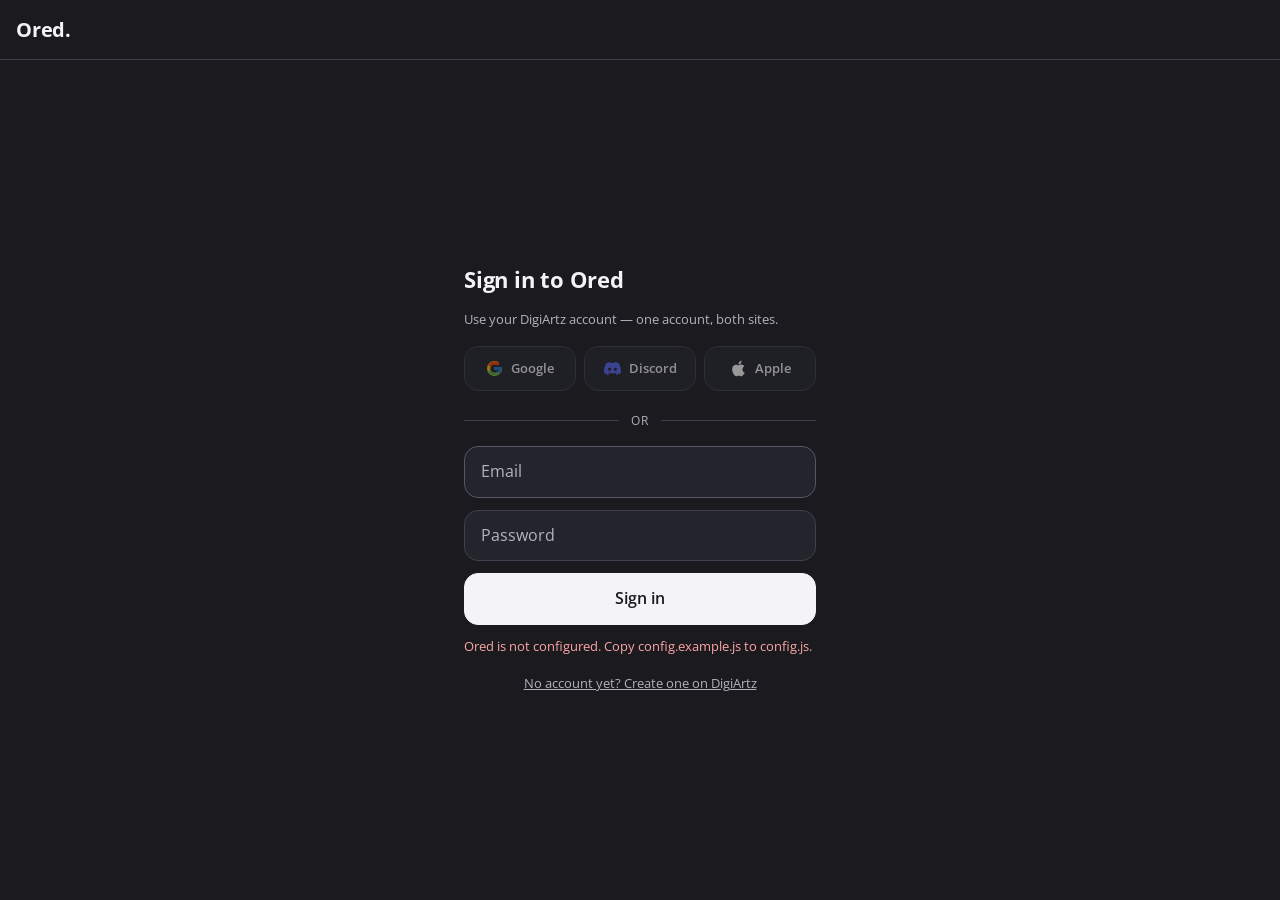
==== commit 5477eafd: "Give Ored a front page, and the site's sign-in on its own card The page opened on an empty composer " ====
--- a/index.html
+++ b/index.html
@@ -6,10 +6,13 @@
 <title>Ored</title>
 <meta name="robots" content="noindex, nofollow">
 <meta name="color-scheme" content="dark">
+<meta name="theme-color" content="#1A1A1F">
 <link rel="icon" type="image/svg+xml" href="/favicon.svg?v=4" sizes="any">
 <link rel="icon" href="/favicon.ico?v=4" sizes="16x16 32x32 48x48">
 <link rel="apple-touch-icon" sizes="180x180" href="/apple-touch-icon.png?v=4">
-<link rel="stylesheet" href="/app.css?v=3">
+<link rel="preload" as="font" type="font/woff2" href="/fonts/open-sans-latin.woff2" crossorigin>
+<link rel="preload" as="font" type="font/woff2" href="/fonts/kaushan-script-latin.woff2" crossorigin>
+<link rel="stylesheet" href="/app.css?v=4">
 </head>
 <body>
 
@@ -40,6 +43,10 @@
 </main>
 
 <div class="oDock" id="oDock">
+  <section class="oHero" id="oHero">
+    <h1 class="oHeroHead">Ask <em>anything</em></h1>
+    <p class="oHeroSub">Ored is DigiArtz's own AI model, built for simple tasks and problem solving.</p>
+  </section>
   <form class="oComposer" id="oForm" autocomplete="off">
     <label class="oSrOnly" for="oInput">Message Ored</label>
     <textarea id="oInput" rows="1" maxlength="4000" placeholder="Ask Ored"
@@ -50,13 +57,37 @@
       </svg>
     </button>
   </form>
+  <div class="oSeeds" id="oSeeds">
+    <button type="button" class="oSeed">Say hello</button>
+    <button type="button" class="oSeed">What can you do?</button>
+    <button type="button" class="oSeed">What is DigiArtz?</button>
+    <button type="button" class="oSeed">Add 9 and 6</button>
+  </div>
   <p class="oNote" id="oNote" role="status"></p>
 </div>
 
 <section class="oAuth" id="oAuth" hidden aria-labelledby="oAuthTitle">
   <form class="oAuthCard" id="oAuthForm" autocomplete="on">
-    <h1 class="oAuthTitle" id="oAuthTitle">Sign in to Ored</h1>
-    <p class="oAuthLede" id="oAuthLede">Use your DigiArtz account.</p>
+    <h2 class="oAuthTitle" id="oAuthTitle">Sign in to Ored</h2>
+    <p class="oAuthLede" id="oAuthLede">Use your DigiArtz account — one account, both sites.</p>
+
+    <div class="oSocial">
+      <button type="button" class="oSocialBtn" data-provider="google" aria-label="Continue with Google">
+        <svg viewBox="0 0 48 48" aria-hidden="true" focusable="false"><path fill="#FFC107" d="M43.6 20.5H42V20H24v8h11.3C33.7 32.9 29.3 36 24 36c-6.6 0-12-5.4-12-12s5.4-12 12-12c3.1 0 5.8 1.1 8 3l6-6C34.5 5.1 29.5 3 24 3 12.4 3 3 12.4 3 24s9.4 21 21 21 21-9.4 21-21c0-1.3-.1-2.7-.4-3.5z"/><path fill="#FF3D00" d="M6.3 14.7l6.6 4.8C14.5 16 18.9 13 24 13c3.1 0 5.8 1.1 8 3l6-6C34.5 6.1 29.5 4 24 4c-7.6 0-14.1 4.3-17.7 10.7z"/><path fill="#4CAF50" d="M24 44c5.3 0 10.1-2 13.7-5.4l-6.3-5.3C29.4 34.9 26.8 36 24 36c-5.3 0-9.7-3.6-11.3-8.4l-6.5 5C9.8 39.6 16.4 44 24 44z"/><path fill="#1976D2" d="M43.6 20.5H42V20H24v8h11.3c-.8 2.3-2.3 4.3-4.2 5.7l6.3 5.3C40.9 36.6 44 30.9 44 24c0-1.3-.1-2.7-.4-3.5z"/></svg>
+        Google
+      </button>
+      <button type="button" class="oSocialBtn" data-provider="discord" aria-label="Continue with Discord">
+        <svg viewBox="0 0 24 24" fill="#5865F2" aria-hidden="true" focusable="false"><path d="M20.317 4.369a19.79 19.79 0 0 0-4.885-1.515.074.074 0 0 0-.079.037c-.21.375-.444.864-.608 1.25a18.27 18.27 0 0 0-5.487 0 12.64 12.64 0 0 0-.617-1.25.077.077 0 0 0-.079-.037 19.736 19.736 0 0 0-4.885 1.515.07.07 0 0 0-.032.027C.533 9.045-.32 13.579.099 18.057a.082.082 0 0 0 .031.056 19.9 19.9 0 0 0 5.993 3.03.078.078 0 0 0 .084-.028c.462-.63.874-1.295 1.226-1.994a.076.076 0 0 0-.041-.106 13.107 13.107 0 0 1-1.872-.892.077.077 0 0 1-.008-.128c.126-.094.252-.192.372-.291a.074.074 0 0 1 .077-.01c3.928 1.793 8.18 1.793 12.062 0a.074.074 0 0 1 .078.01c.12.099.246.198.373.292a.077.077 0 0 1-.006.127 12.3 12.3 0 0 1-1.873.892.076.076 0 0 0-.04.107c.36.698.772 1.362 1.225 1.993a.076.076 0 0 0 .084.028 19.84 19.84 0 0 0 6.002-3.03.077.077 0 0 0 .032-.055c.5-5.177-.838-9.674-3.549-13.66a.061.061 0 0 0-.031-.028zM8.02 15.331c-1.183 0-2.157-1.085-2.157-2.419 0-1.333.955-2.418 2.157-2.418 1.211 0 2.176 1.094 2.157 2.418 0 1.334-.946 2.419-2.157 2.419zm7.974 0c-1.183 0-2.157-1.085-2.157-2.419 0-1.333.955-2.418 2.157-2.418 1.211 0 2.176 1.094 2.157 2.418 0 1.334-.946 2.419-2.157 2.419z"/></svg>
+        Discord
+      </button>
+      <button type="button" class="oSocialBtn" data-provider="apple" aria-label="Continue with Apple">
+        <svg viewBox="0 0 24 24" fill="#FFFFFF" aria-hidden="true" focusable="false"><path d="M16.365 1.43c0 1.14-.493 2.27-1.177 3.08-.744.9-1.99 1.57-2.987 1.57-.12 0-.23-.02-.3-.03-.01-.06-.04-.22-.04-.39 0-1.15.572-2.27 1.206-2.98.804-.94 2.142-1.64 3.248-1.68.03.13.05.28.05.43zm4.565 15.71c-.03.07-.463 1.58-1.518 3.12-.945 1.34-1.94 2.71-3.43 2.71-1.517 0-1.9-.88-3.63-.88-1.698 0-2.302.91-3.67.91-1.377 0-2.335-1.25-3.4-2.79-1.23-1.75-2.24-4.53-2.24-7.17 0-4.22 2.74-6.46 5.44-6.46 1.398 0 2.598.94 3.5.94.86 0 2.187-1 3.83-1 .61 0 2.905.06 4.394 2.19-.108.07-2.617 1.53-2.617 4.62 0 3.62 3.14 4.9 3.34 4.99z"/></svg>
+        Apple
+      </button>
+    </div>
+
+    <p class="oOr" aria-hidden="true">or</p>
+
     <label class="oSrOnly" for="oEmail">Email</label>
     <input class="oField" id="oEmail" type="email" name="email" placeholder="Email"
            autocomplete="email" required>
@@ -87,7 +118,7 @@
 
 <script defer src="/js/vendor/supabase-js-2.112.2.min.js"></script>
 <script defer src="/config.js?v=2"></script>
-<script defer src="/app.js?v=3"></script>
+<script defer src="/app.js?v=4"></script>
 
 </body>
 </html>
--- a/app.css
+++ b/app.css
@@ -1,17 +1,65 @@
+/* The site's two faces, served from this repository rather than from Google.
+   Self-hosted for the reason the Supabase bundle is: it keeps the page to one
+   origin, off anyone else's uptime, and inside a policy that grants 'self' only.
+   Open Sans is the variable build, 400 to 800 in one file, which is every weight
+   the page asks for. See ATTRIBUTIONS.md. */
+@font-face{
+  font-family:'Open Sans';
+  font-style:normal;
+  font-weight:400 800;
+  font-stretch:100%;
+  font-display:swap;
+  src:url(/fonts/open-sans-latin.woff2) format('woff2');
+  unicode-range:U+0000-00FF,U+0131,U+0152-0153,U+02BB-02BC,U+02C6,U+02DA,U+02DC,U+0304,U+0308,U+0329,U+2000-206F,U+20AC,U+2122,U+2191,U+2193,U+2212,U+2215,U+FEFF,U+FFFD;
+}
+@font-face{
+  font-family:'Open Sans';
+  font-style:normal;
+  font-weight:400 800;
+  font-stretch:100%;
+  font-display:swap;
+  src:url(/fonts/open-sans-latin-ext.woff2) format('woff2');
+  unicode-range:U+0100-02BA,U+02BD-02C5,U+02C7-02CC,U+02CE-02D7,U+02DD-02FF,U+0304,U+0308,U+0329,U+1D00-1DBF,U+1E00-1E9F,U+1EF2-1EFF,U+2020,U+20A0-20AB,U+20AD-20C0,U+2113,U+2C60-2C7F,U+A720-A7FF;
+}
+@font-face{
+  font-family:'Kaushan Script';
+  font-style:normal;
+  font-weight:400;
+  font-display:swap;
+  src:url(/fonts/kaushan-script-latin.woff2) format('woff2');
+  unicode-range:U+0000-00FF,U+0131,U+0152-0153,U+02BB-02BC,U+02C6,U+02DA,U+02DC,U+0304,U+0308,U+0329,U+2000-206F,U+20AC,U+2122,U+2191,U+2193,U+2212,U+2215,U+FEFF,U+FFFD;
+}
+@font-face{
+  font-family:'Kaushan Script';
+  font-style:normal;
+  font-weight:400;
+  font-display:swap;
+  src:url(/fonts/kaushan-script-latin-ext.woff2) format('woff2');
+  unicode-range:U+0100-02BA,U+02BD-02C5,U+02C7-02CC,U+02CE-02D7,U+02DD-02FF,U+0304,U+0308,U+0329,U+1D00-1DBF,U+1E00-1E9F,U+1EF2-1EFF,U+2020,U+20A0-20AB,U+20AD-20C0,U+2113,U+2C60-2C7F,U+A720-A7FF;
+}
+
 :root{
-  --o-bg:#0A0A0C;
-  --o-sur:#141418;
-  --o-sur2:#1C1C22;
-  --o-bdr:#26262E;
-  --o-bdrh:#3A3A46;
-  --o-tx:#F2F2F5;
-  --o-txd:#9B9BA6;
-  --o-acc:#FFFFFF;
+      /* DigiArtz Charcoal, one palette shared with the site so the two pages read as one product */
+  --o-bg:#1A1A1F;
+  --o-sur:#24242C;
+  --o-sur2:#2E2E38;
+  --o-bdr:#40404E;
+  --o-bdrh:#56566A;
+  --o-tx:#F3F3F8;
+  --o-txd:rgba(216,216,228,.80);
+  --o-acc:#F4F4F6;
+  --o-ink:#1A1A1F;
   --o-danger:#FCA5A5;
+  --o-red:#EF4444;
+  --o-sh:0 1px 3px rgba(5,3,8,.3),0 4px 14px rgba(5,3,8,.35);
   --o-bar:3.75rem;
   --o-sat:env(safe-area-inset-top,0px);
   --o-sab:env(safe-area-inset-bottom,0px);
+      /* The site's own stack, weights and all, so nothing here steps away from DigiArtz */
   --o-font:'Open Sans',-apple-system,BlinkMacSystemFont,'Segoe UI',Roboto,Helvetica,Arial,sans-serif;
+      /* Wordmark script, the one place outside the site's top bar it is used: the hero verb */
+  --o-sig:'Kaushan Script','Syne','Open Sans',-apple-system,BlinkMacSystemFont,cursive;
+  --o-sig-ink:.05em;
   color-scheme:dark;
 }
 
@@ -142,8 +190,105 @@
   padding:.75rem 1rem calc(.75rem + var(--o-sab));
   background:var(--o-bg);
 }
+  /* Nothing said yet: the thread collapses and the greeting and composer centre together as one block.
+     They can shrink and scroll, because the headline carries the site's own poster ramp and a short
+     window would otherwise clip it against the body's overflow:hidden */
 body.oEmpty .oMain{flex:0 1 auto;}
-body.oEmpty .oDock{margin-block:auto;}
+body.oEmpty .oDock{
+  margin-block:auto;
+  flex:0 1 auto;
+  min-height:0;
+  overflow-y:auto;
+  overscroll-behavior:contain;
+}
+
+  /* The greeting. Same measure as the thread and the composer, so the three share one column */
+.oHero{display:none;}
+body.oEmpty:not(.oOut) .oHero{display:block;}
+.oHero{
+  width:min(46rem,100%);
+  margin:0 auto clamp(1.5rem,4vw,2.5rem);
+  text-align:center;
+}
+
+  /* DigiArtz's own hero type, unchanged: 68px on a small phone to 112px wide, 84 to 152 from 768 up */
+.oHeroHead{
+  margin:0 auto clamp(1rem,2.4vw,1.75rem);
+  font-family:var(--o-font);
+  font-weight:800;
+  font-size:clamp(4.25rem,3.5rem + 3.75vw,7rem);
+  line-height:1.02;
+  letter-spacing:-.035em;
+  color:var(--o-tx);
+  text-wrap:balance;
+  max-width:18ch;
+}
+  /* Narrow measure on phones so the headline stacks, the way the site's does */
+@media(max-width:767px){
+  .oHeroHead{max-width:9ch;text-wrap:initial;}
+}
+@media(min-width:768px){
+  .oHeroHead{font-size:clamp(5.25rem,.5rem + 9.6vw,9.5rem);}
+}
+  /* The verb in the wordmark script, brand red — the site's treatment for "Create" and "Inspire".
+     Tracking back to zero: -.035em jams a script */
+.oHeroHead em{
+  font-style:normal;
+  font-family:var(--o-sig);
+  font-weight:400;
+  letter-spacing:0;
+  color:var(--o-red);
+  -webkit-text-stroke:var(--o-sig-ink) currentColor;
+}
+
+.oHeroSub{
+  margin:0 auto;
+  font-size:clamp(1.1875rem,.95rem + 1.15vw,1.75rem);
+  line-height:1.45;
+  color:var(--o-txd);
+  max-width:42ch;
+  text-wrap:pretty;
+}
+
+  /* Four openers. They fill the composer rather than send, so the first message is still the member's */
+.oSeeds{
+  width:min(46rem,100%);
+  margin:.875rem auto 0;
+  display:flex;
+  flex-wrap:wrap;
+  justify-content:center;
+  gap:.5rem;
+}
+body:not(.oEmpty) .oSeeds,
+body.oOut .oSeeds{display:none;}
+.oSeed{
+  padding:.5rem .875rem;
+  border:1px solid var(--o-bdr);
+  border-radius:999px;
+  background:var(--o-sur);
+  color:var(--o-txd);
+  font:inherit;
+  font-size:.875rem;
+  line-height:1.3;
+  cursor:pointer;
+  -webkit-tap-highlight-color:transparent;
+  transition:background .2s ease,border-color .2s ease,color .2s ease;
+}
+@media(hover:hover){
+  .oSeed:hover{background:var(--o-sur2);border-color:var(--o-bdrh);color:var(--o-tx);}
+}
+.oSeed:focus-visible{outline:2px solid var(--o-acc);outline-offset:2px;}
+
+  /* Short windows in portrait too — a laptop with the browser half-height */
+@media(max-height:720px) and (min-width:768px){
+  .oHeroHead{font-size:clamp(3.5rem,6vw,5.5rem);}
+}
+  /* A phone on its side leaves about 350px of fold: the headline gives up size and the prose steps aside */
+@media(max-height:560px) and (orientation:landscape){
+  .oHeroSub{display:none;}
+  .oHeroHead{font-size:clamp(1.75rem,4.5vw,2.5rem);max-width:22ch;margin-bottom:.75rem;}
+  .oSeeds{display:none;}
+}
 
 .oComposer{
   width:min(46rem,100%);
@@ -155,6 +300,8 @@
   border:1px solid var(--o-bdr);
   border-radius:1.5rem;
   background:var(--o-sur);
+      /* Charcoal lifts its cards off the page; the composer is the one card on this screen */
+  box-shadow:var(--o-sh);
   transition:border-color .2s ease;
 }
 .oComposer:focus-within{border-color:var(--o-bdrh);}
@@ -174,7 +321,7 @@
 }
 .oComposer textarea::placeholder{color:var(--o-txd);}
 
-.oSend{background:var(--o-acc);border-color:var(--o-acc);color:var(--o-bg);}
+.oSend{background:var(--o-acc);border-color:var(--o-acc);color:var(--o-ink);}
 @media(hover:hover){
   .oSend:hover{background:var(--o-acc);border-color:var(--o-acc);opacity:.88;}
 }
@@ -327,7 +474,7 @@
   border:1px solid var(--o-acc);
   border-radius:.875rem;
   background:var(--o-acc);
-  color:var(--o-bg);
+  color:var(--o-ink);
   font:inherit;
   font-weight:600;
   cursor:pointer;
@@ -365,3 +512,61 @@
 @media(prefers-reduced-motion:reduce){
   .oField,.oBtn{transition:none;}
 }
+
+  /* Sign-in: the site's own providers, in the site's own order, so the card people meet here is the
+     card they know. Two rows on a phone, four abreast is too tight at 22rem */
+.oSocial{
+  display:flex;
+  gap:.5rem;
+  margin-bottom:.25rem;
+}
+.oSocialBtn{
+  flex:1 1 0;
+  min-width:0;
+  display:flex;
+  align-items:center;
+  justify-content:center;
+  gap:.5rem;
+  padding:.6875rem .5rem;
+  border:1px solid var(--o-bdr);
+  border-radius:.875rem;
+  background:var(--o-sur);
+  color:var(--o-tx);
+  font:inherit;
+  font-size:.8125rem;
+  font-weight:600;
+  cursor:pointer;
+  -webkit-tap-highlight-color:transparent;
+  transition:background .2s ease,border-color .2s ease;
+}
+.oSocialBtn svg{width:1.0625rem;height:1.0625rem;flex:0 0 auto;}
+@media(hover:hover){
+  .oSocialBtn:hover{background:var(--o-sur2);border-color:var(--o-bdrh);}
+}
+.oSocialBtn:focus-visible{outline:2px solid var(--o-acc);outline-offset:2px;}
+.oSocialBtn[disabled]{opacity:.55;cursor:not-allowed;}
+@media(max-width:420px){
+  .oSocial{flex-wrap:wrap;}
+  .oSocialBtn{flex:1 1 calc(50% - .25rem);}
+}
+
+.oOr{
+  display:flex;
+  align-items:center;
+  gap:.75rem;
+  margin:.25rem 0;
+  font-size:.75rem;
+  letter-spacing:.08em;
+  text-transform:uppercase;
+  color:var(--o-txd);
+}
+.oOr::before,.oOr::after{
+  content:"";
+  flex:1 1 auto;
+  height:1px;
+  background:var(--o-bdr);
+}
+
+@media(prefers-reduced-motion:reduce){
+  .oSocialBtn,.oSeed{transition:none;}
+}
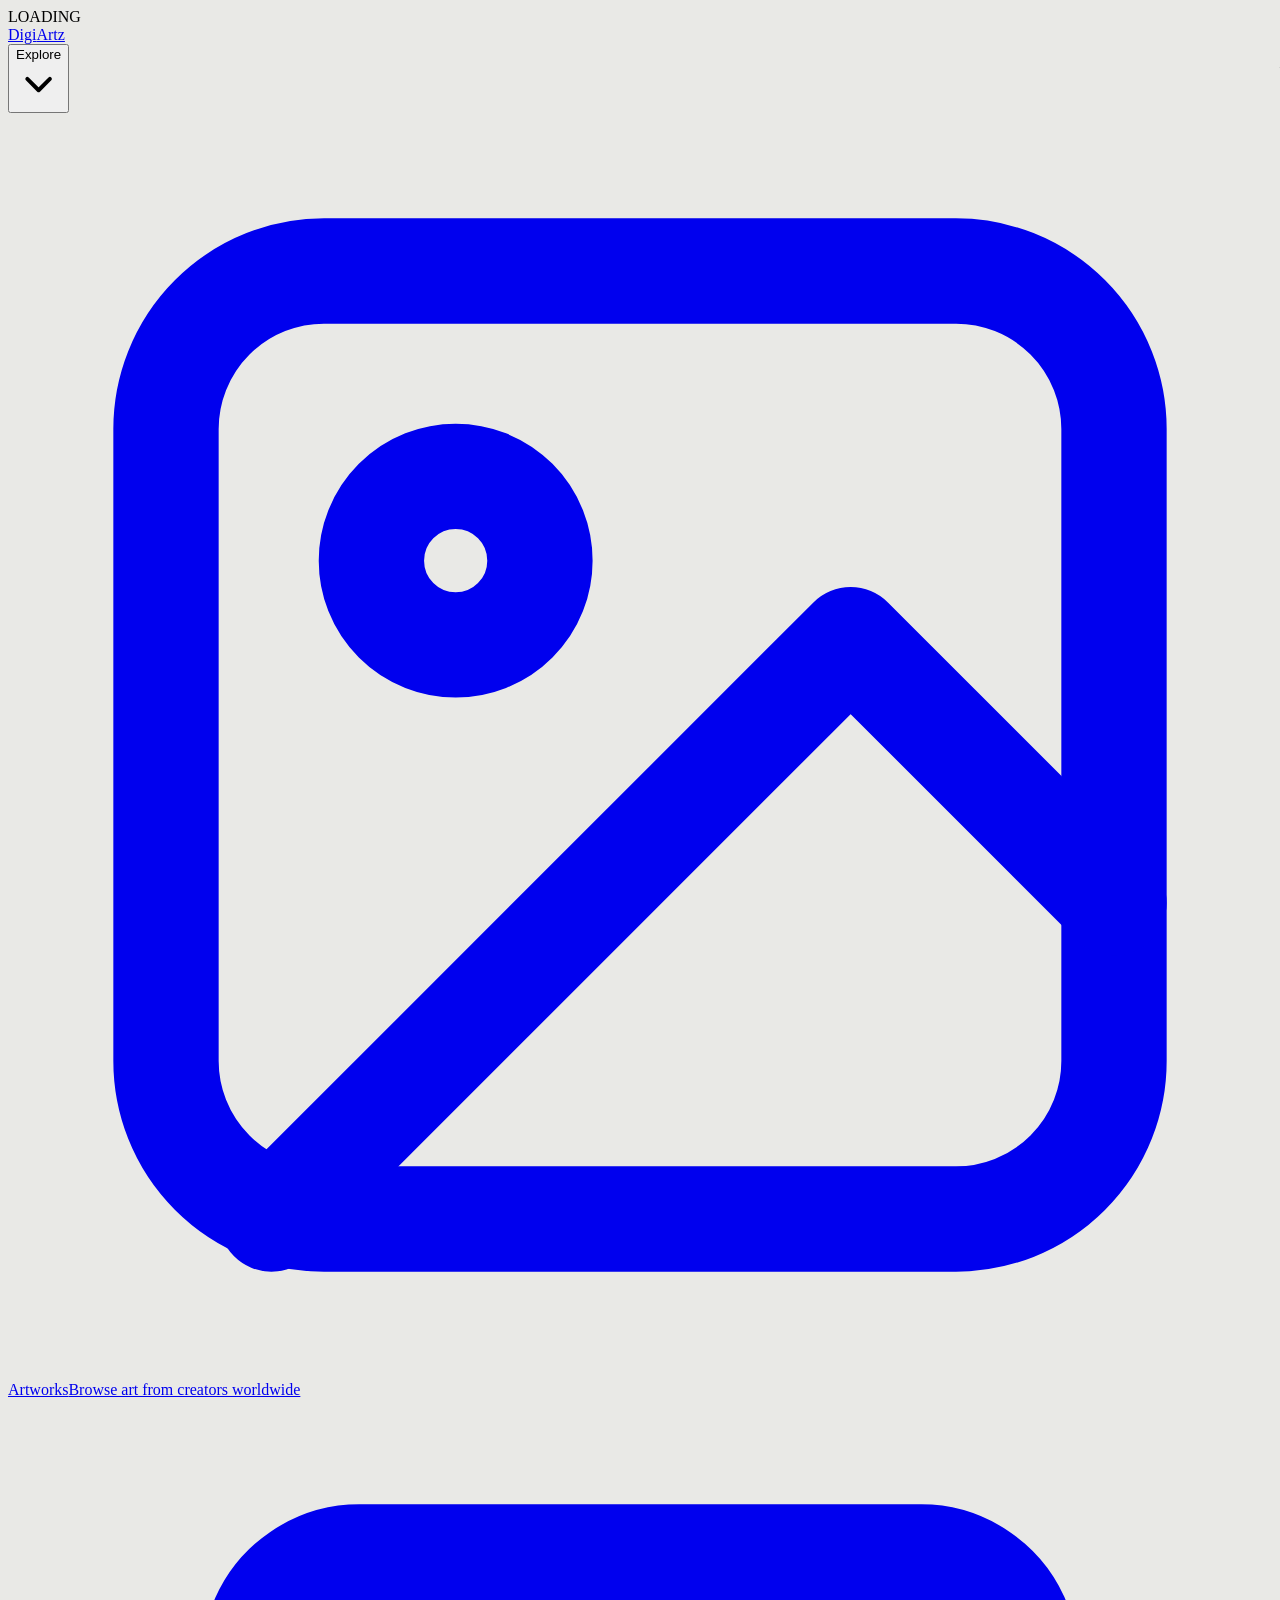
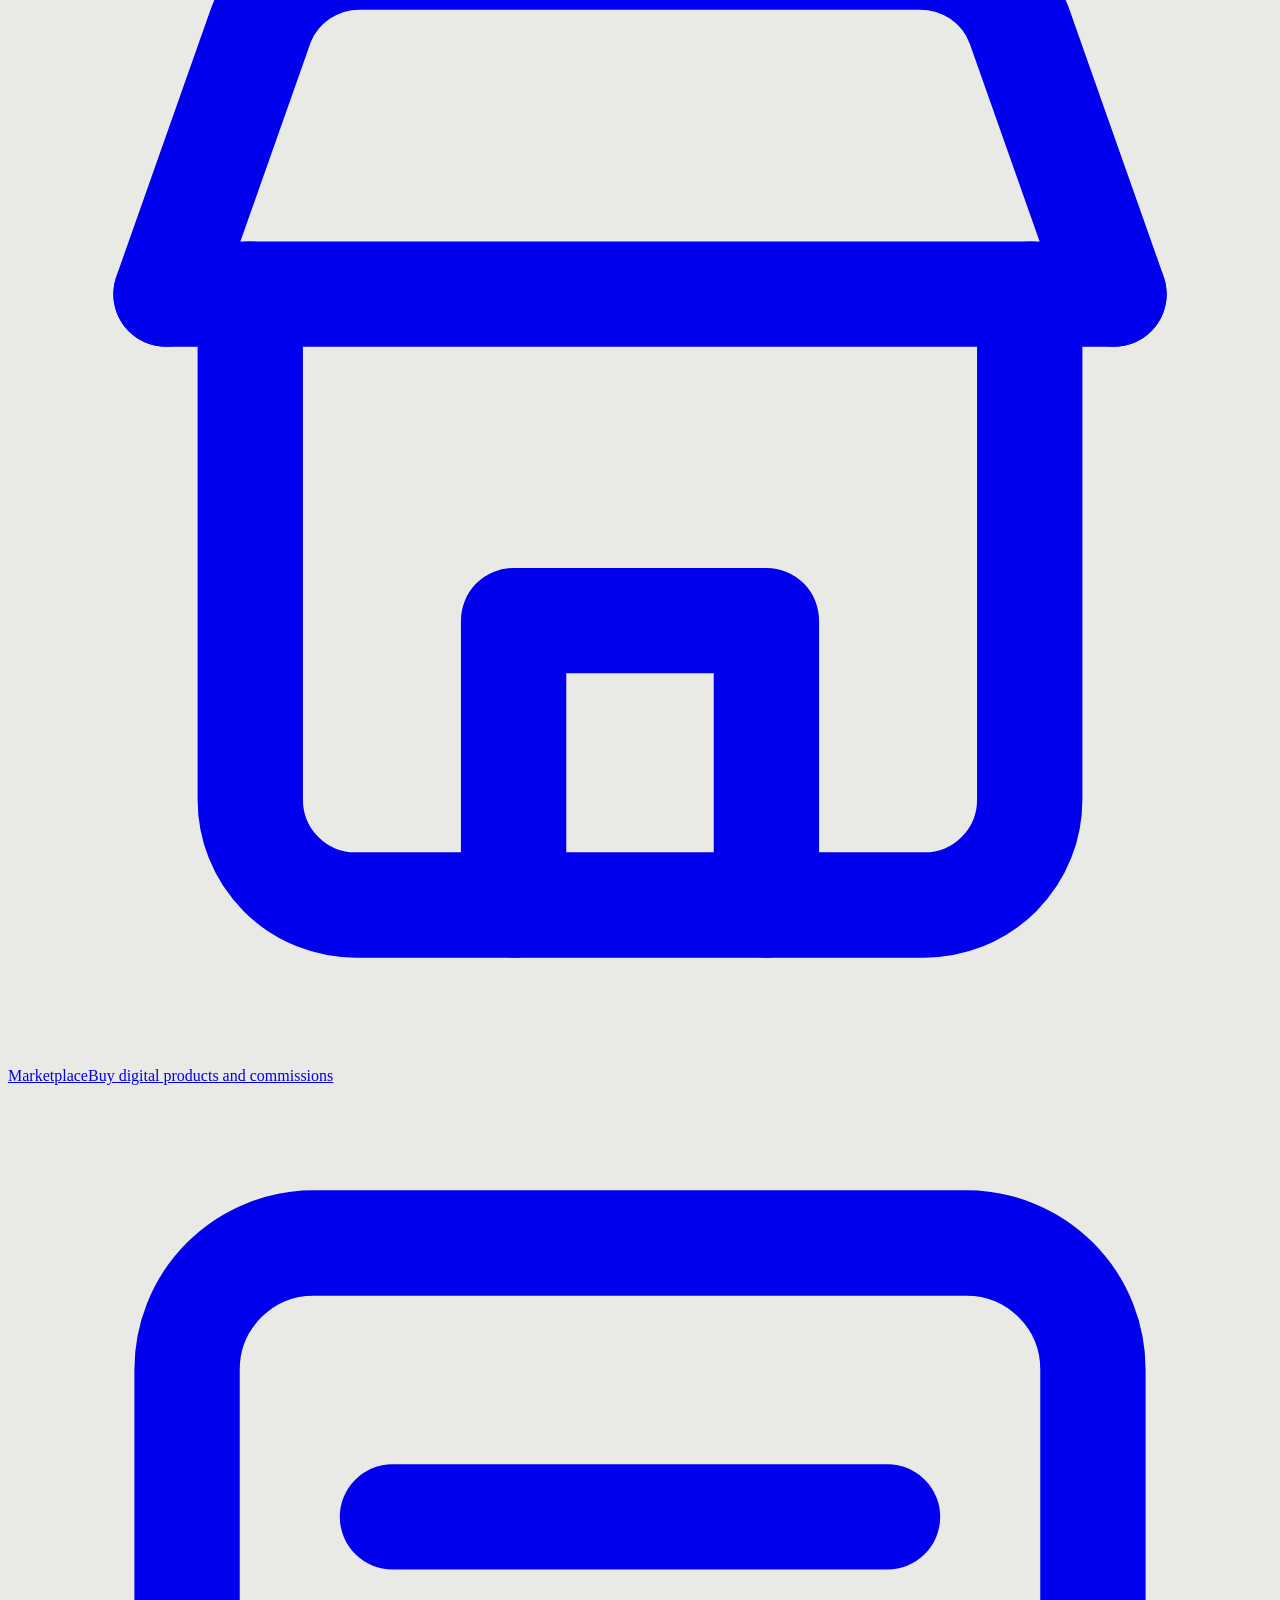
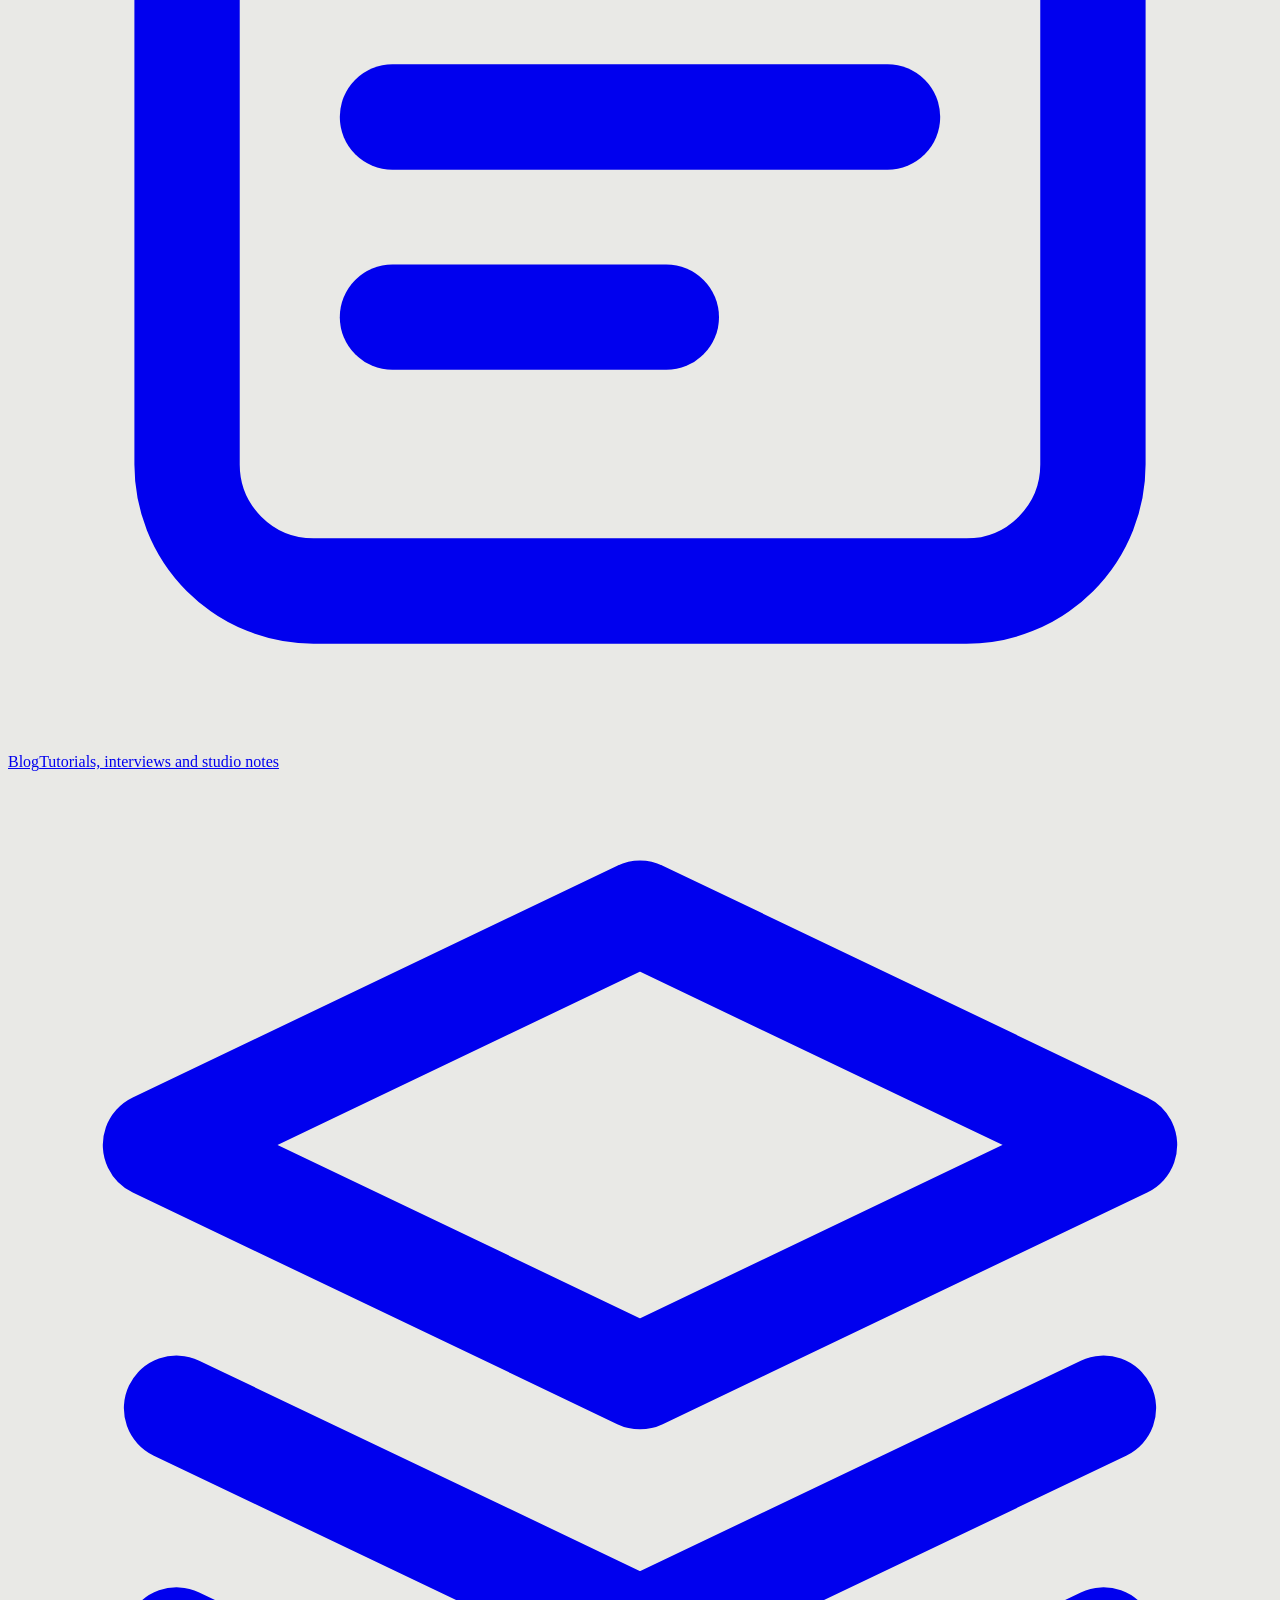
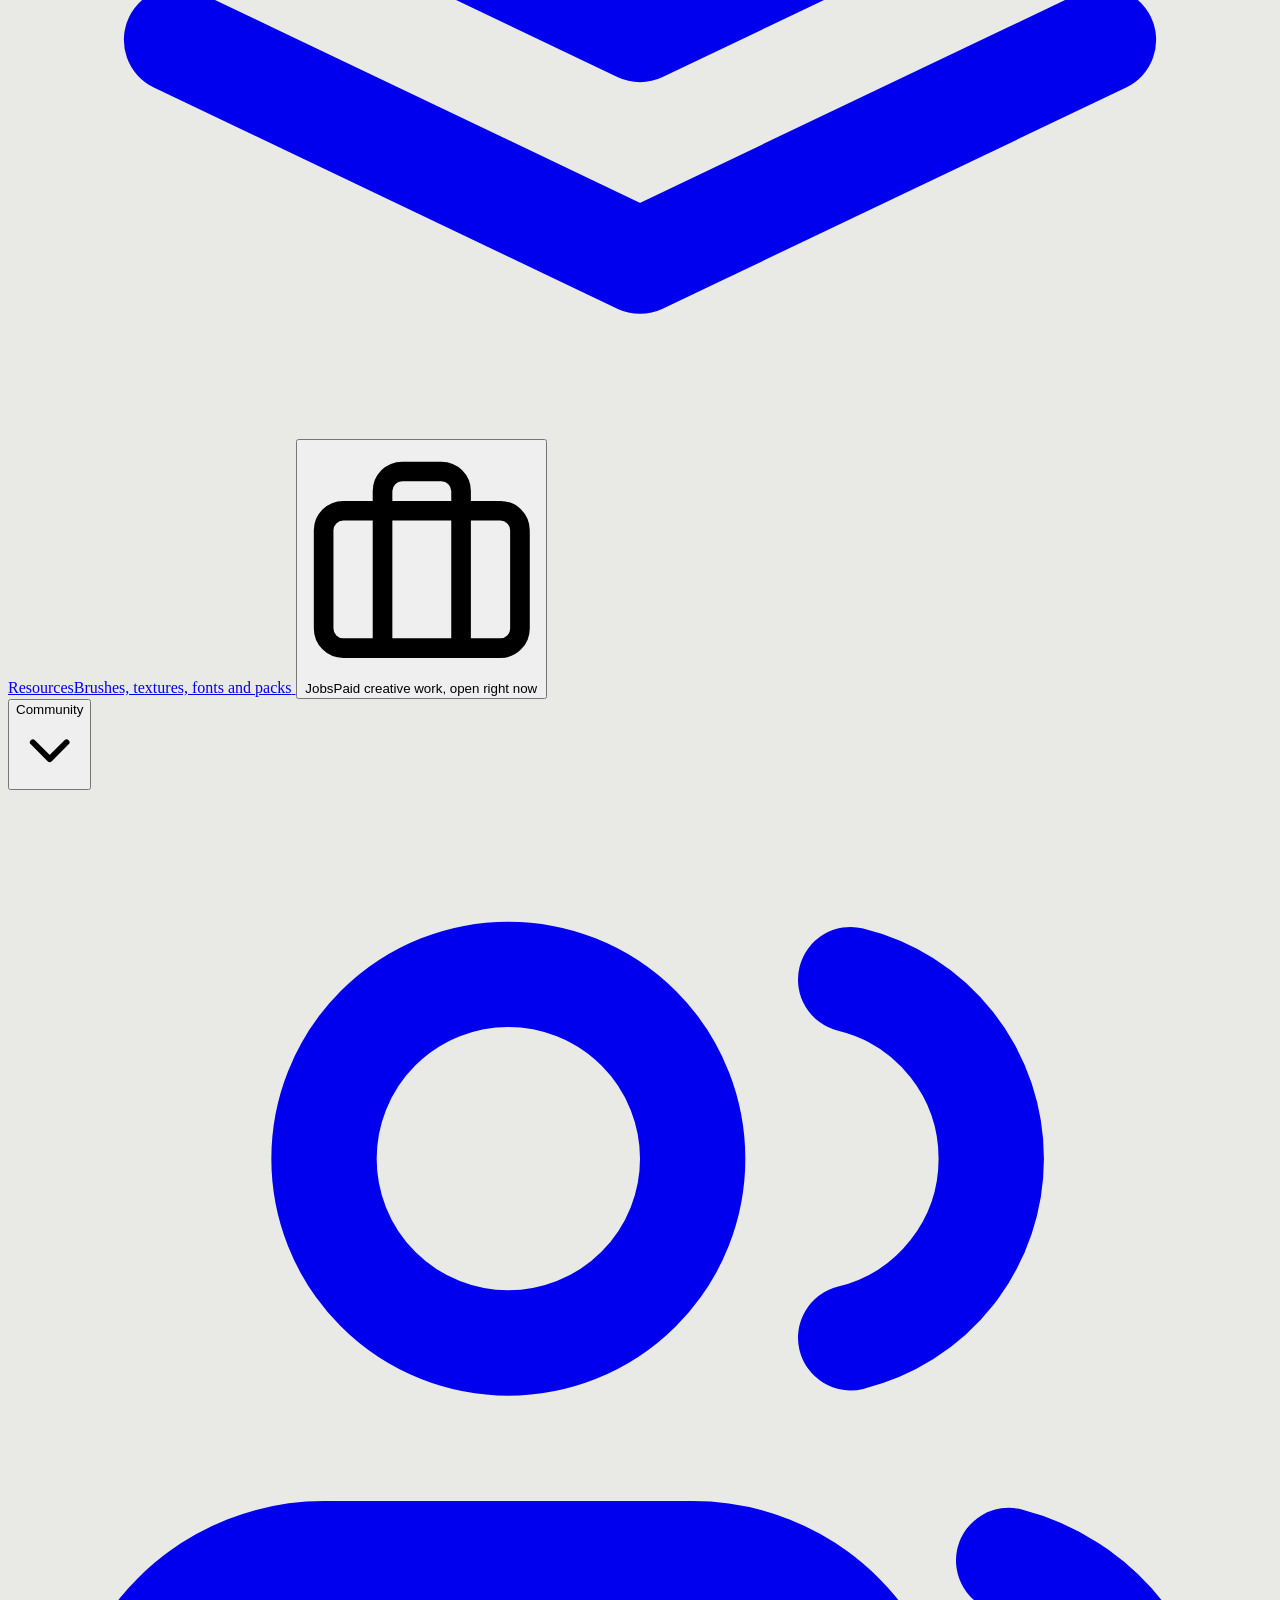
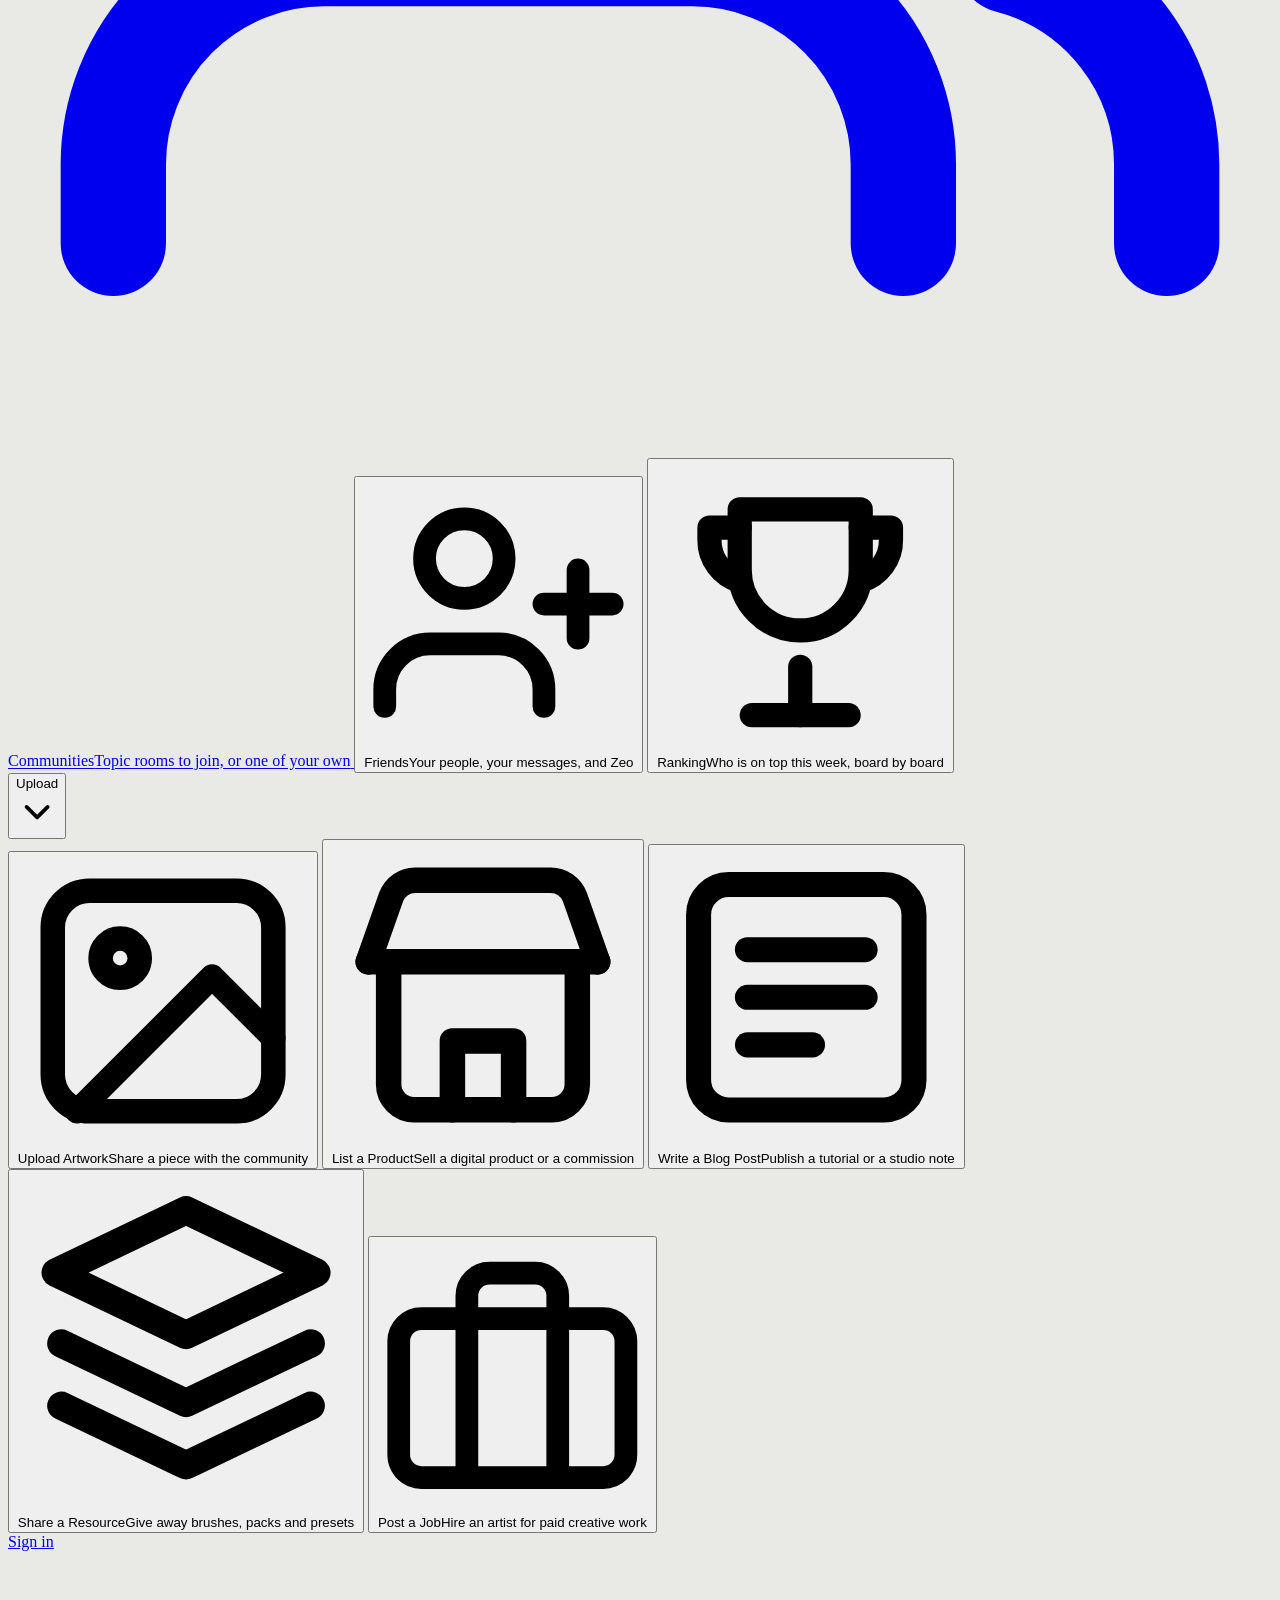
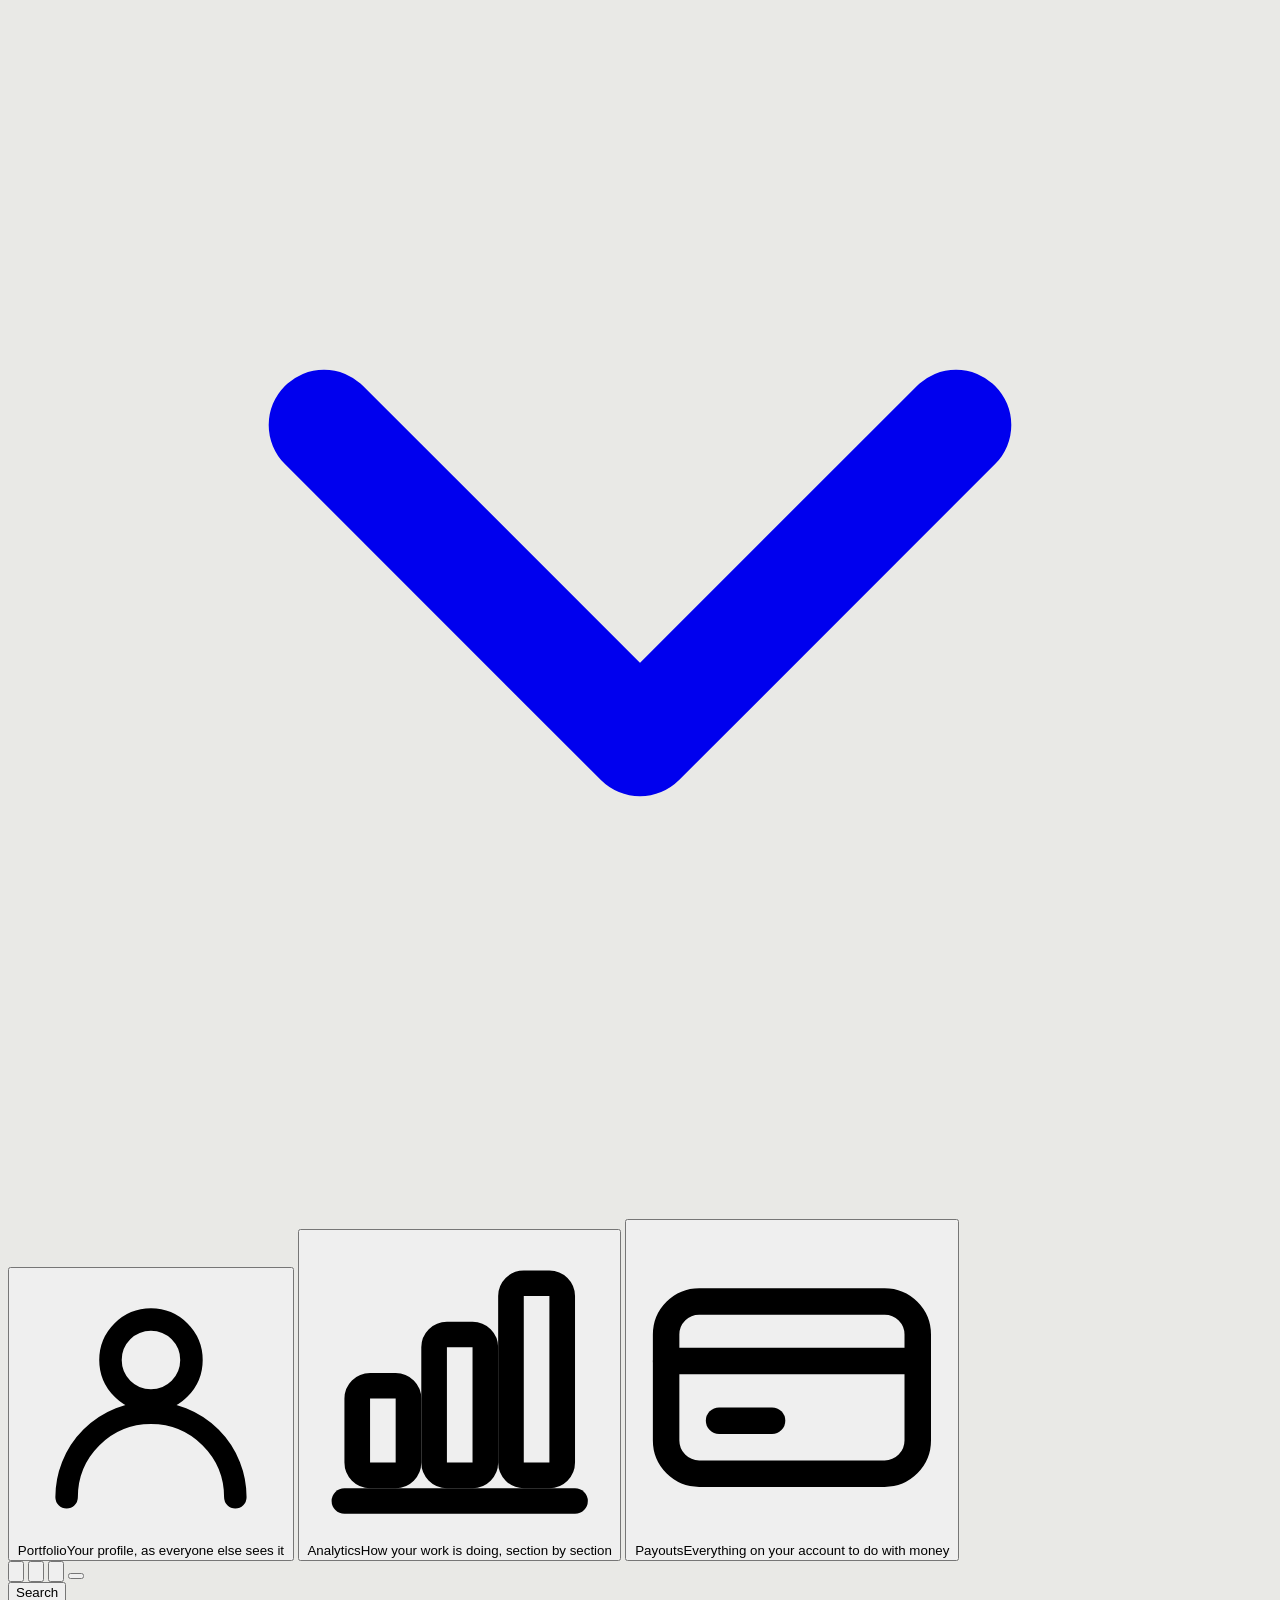
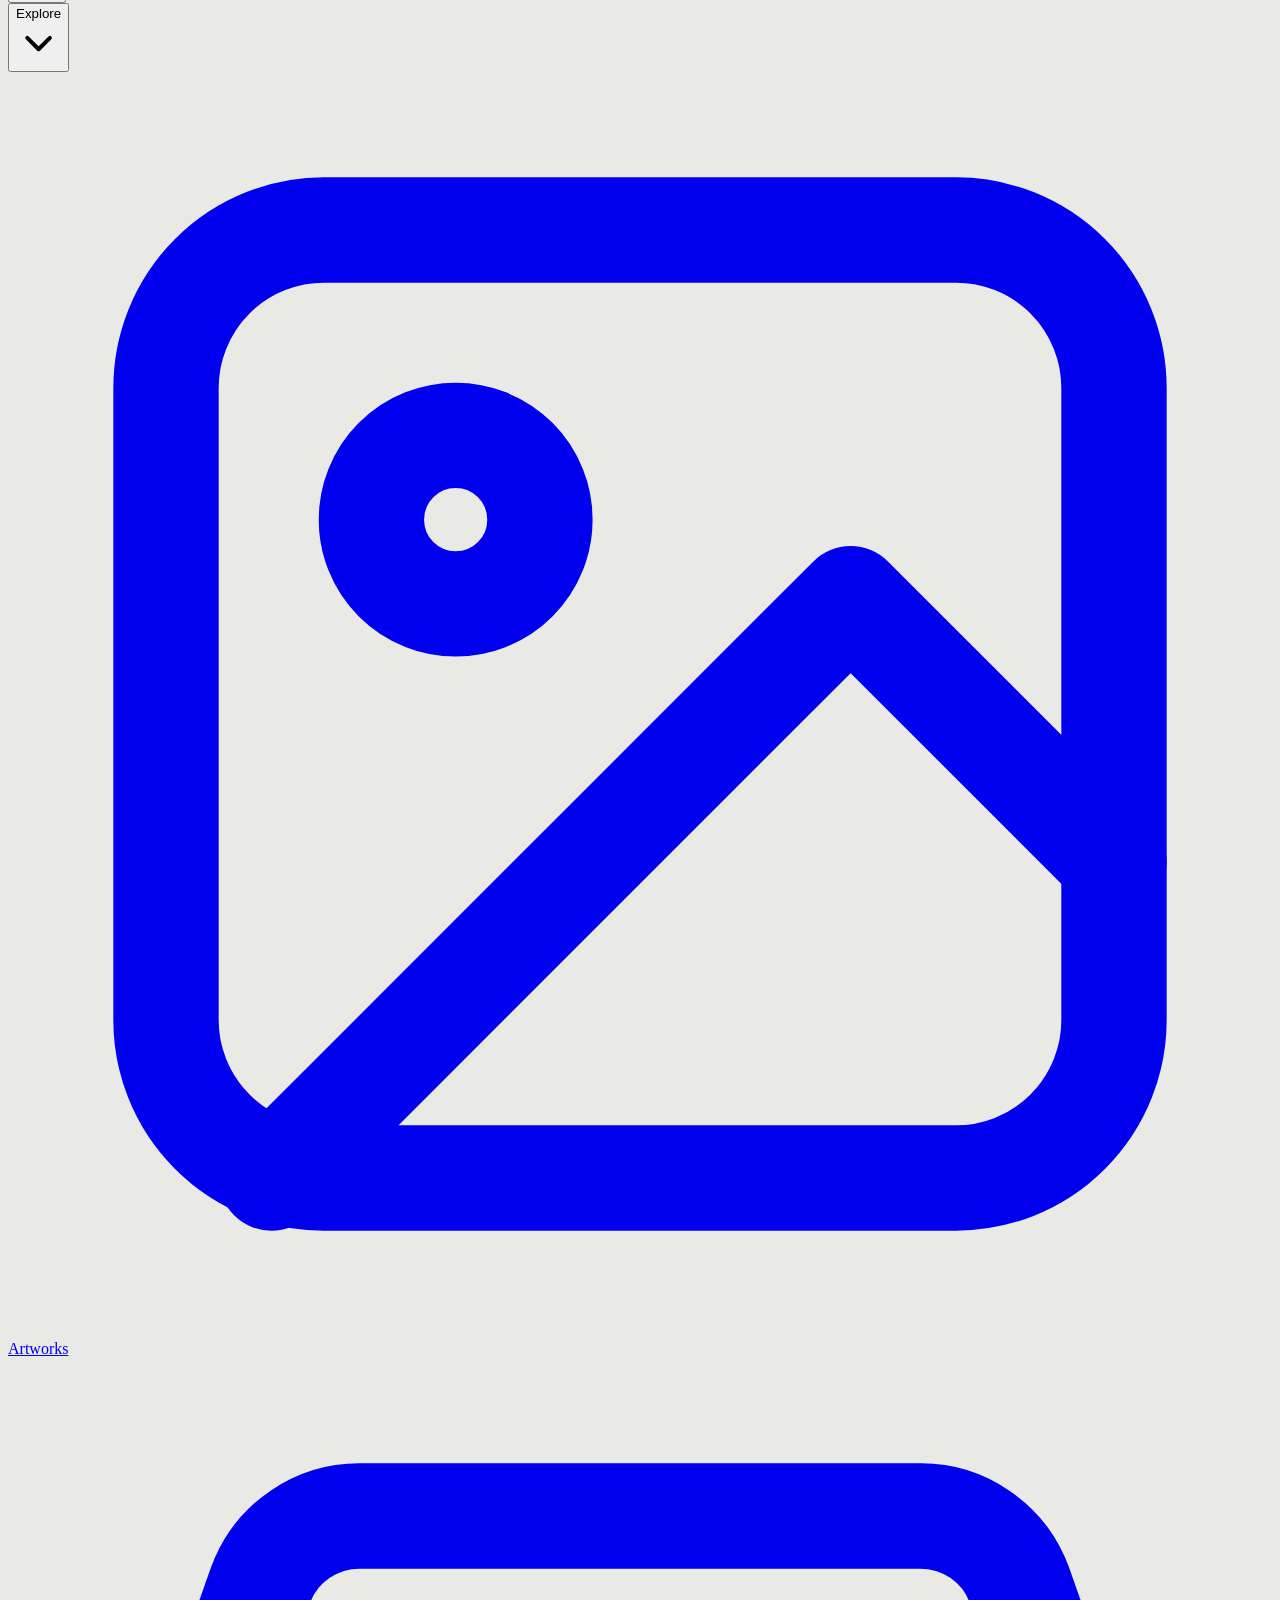
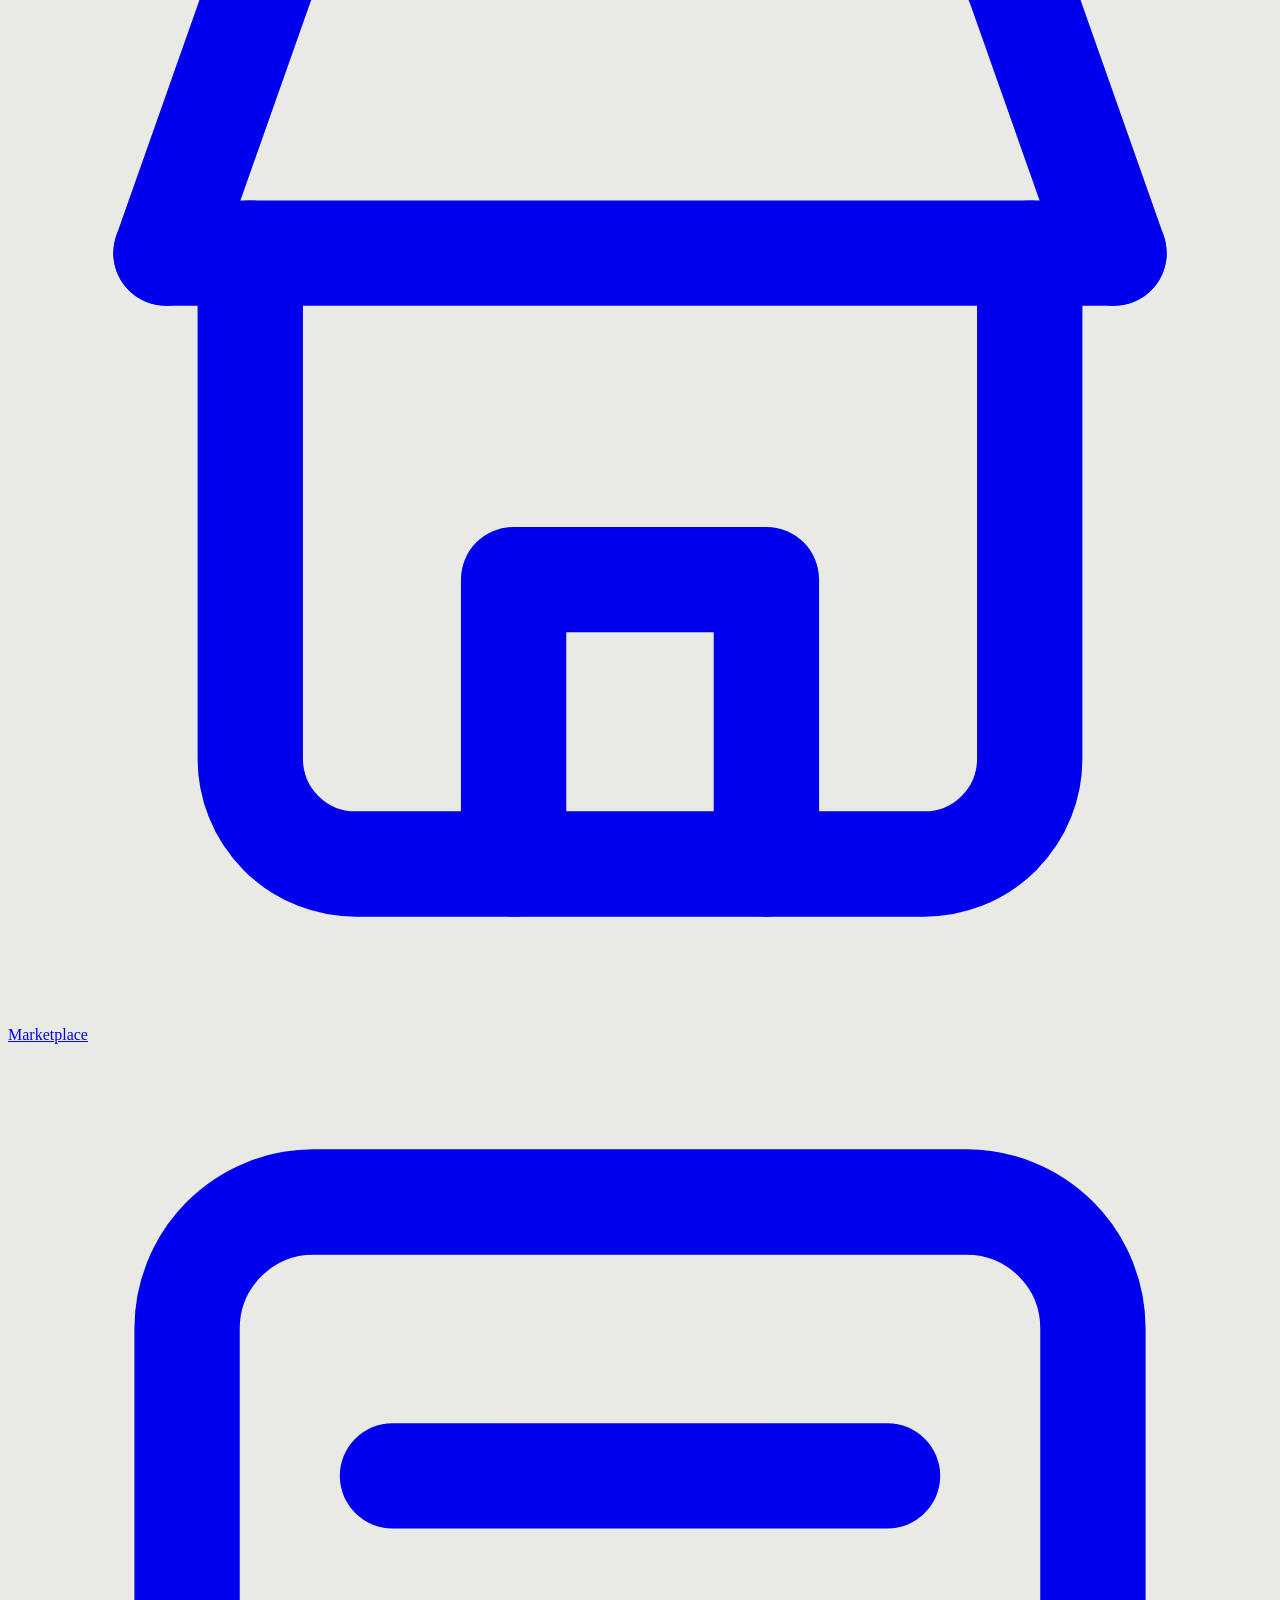
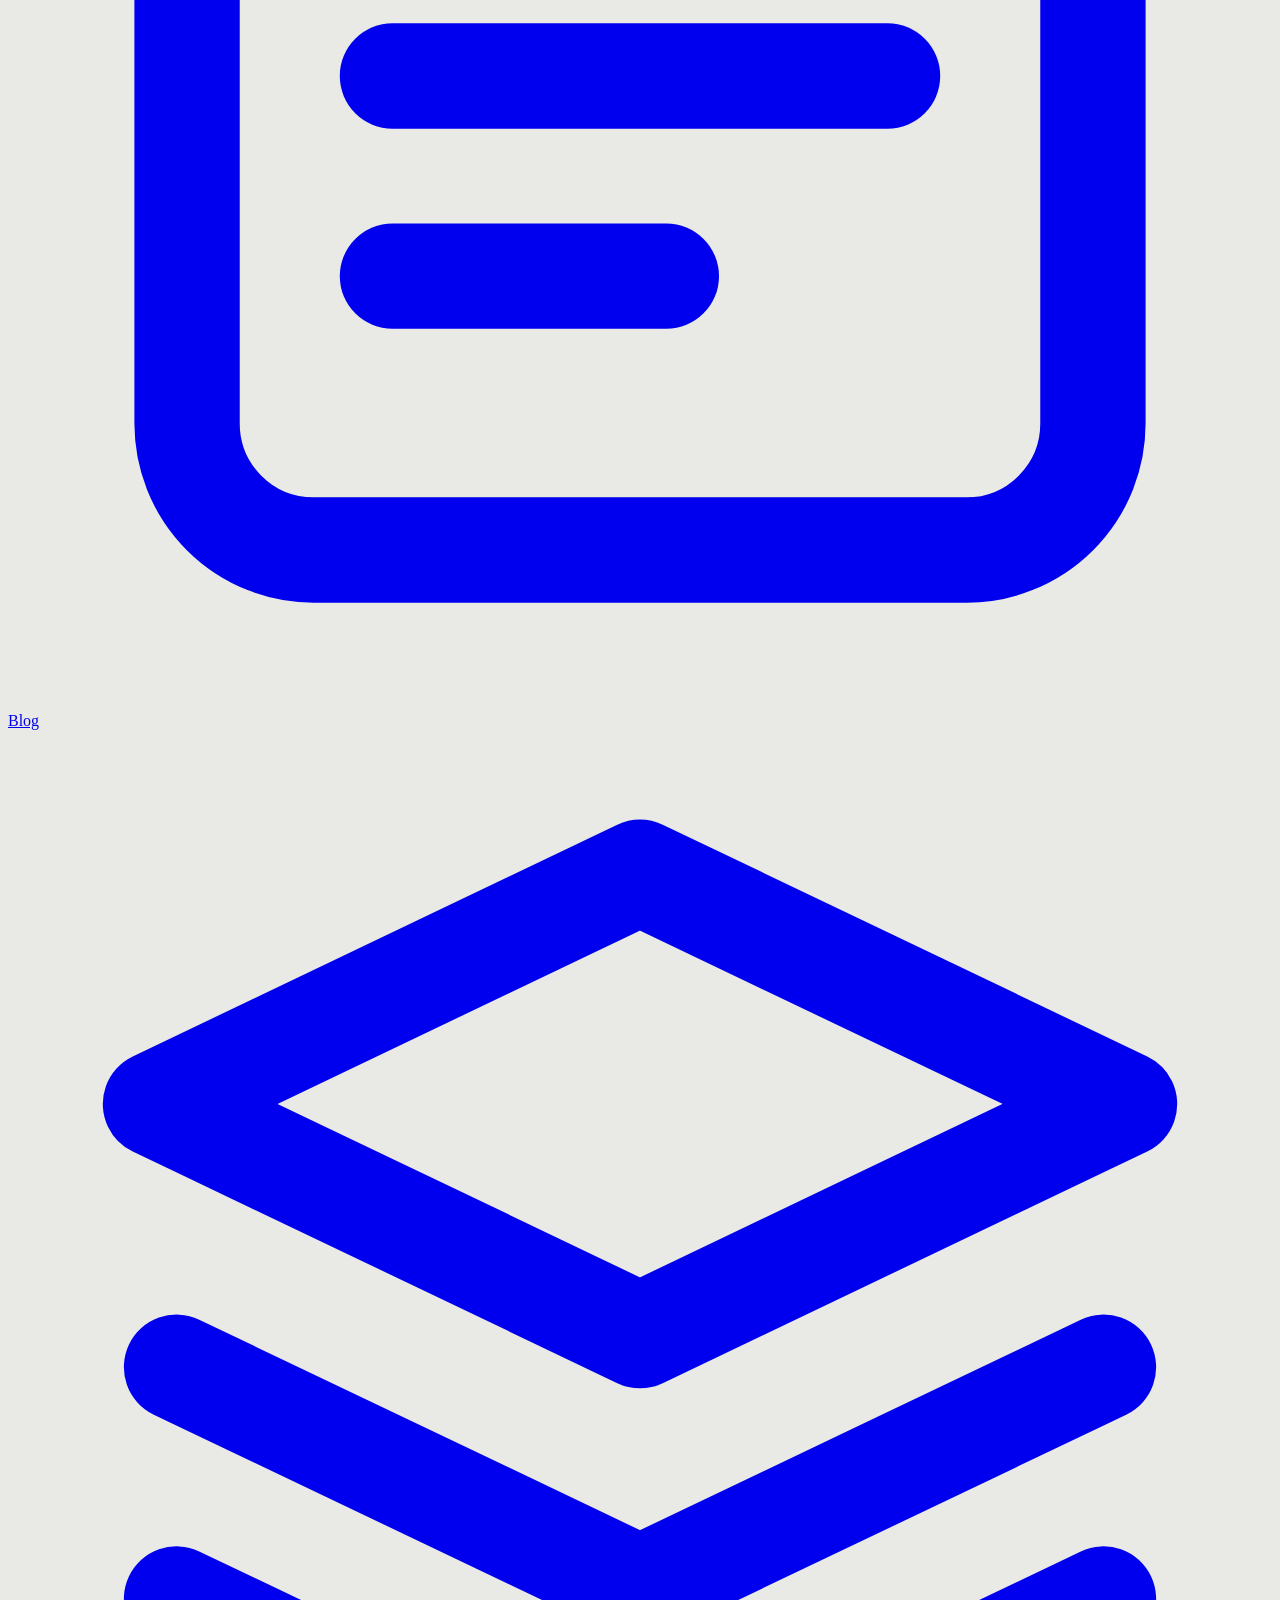
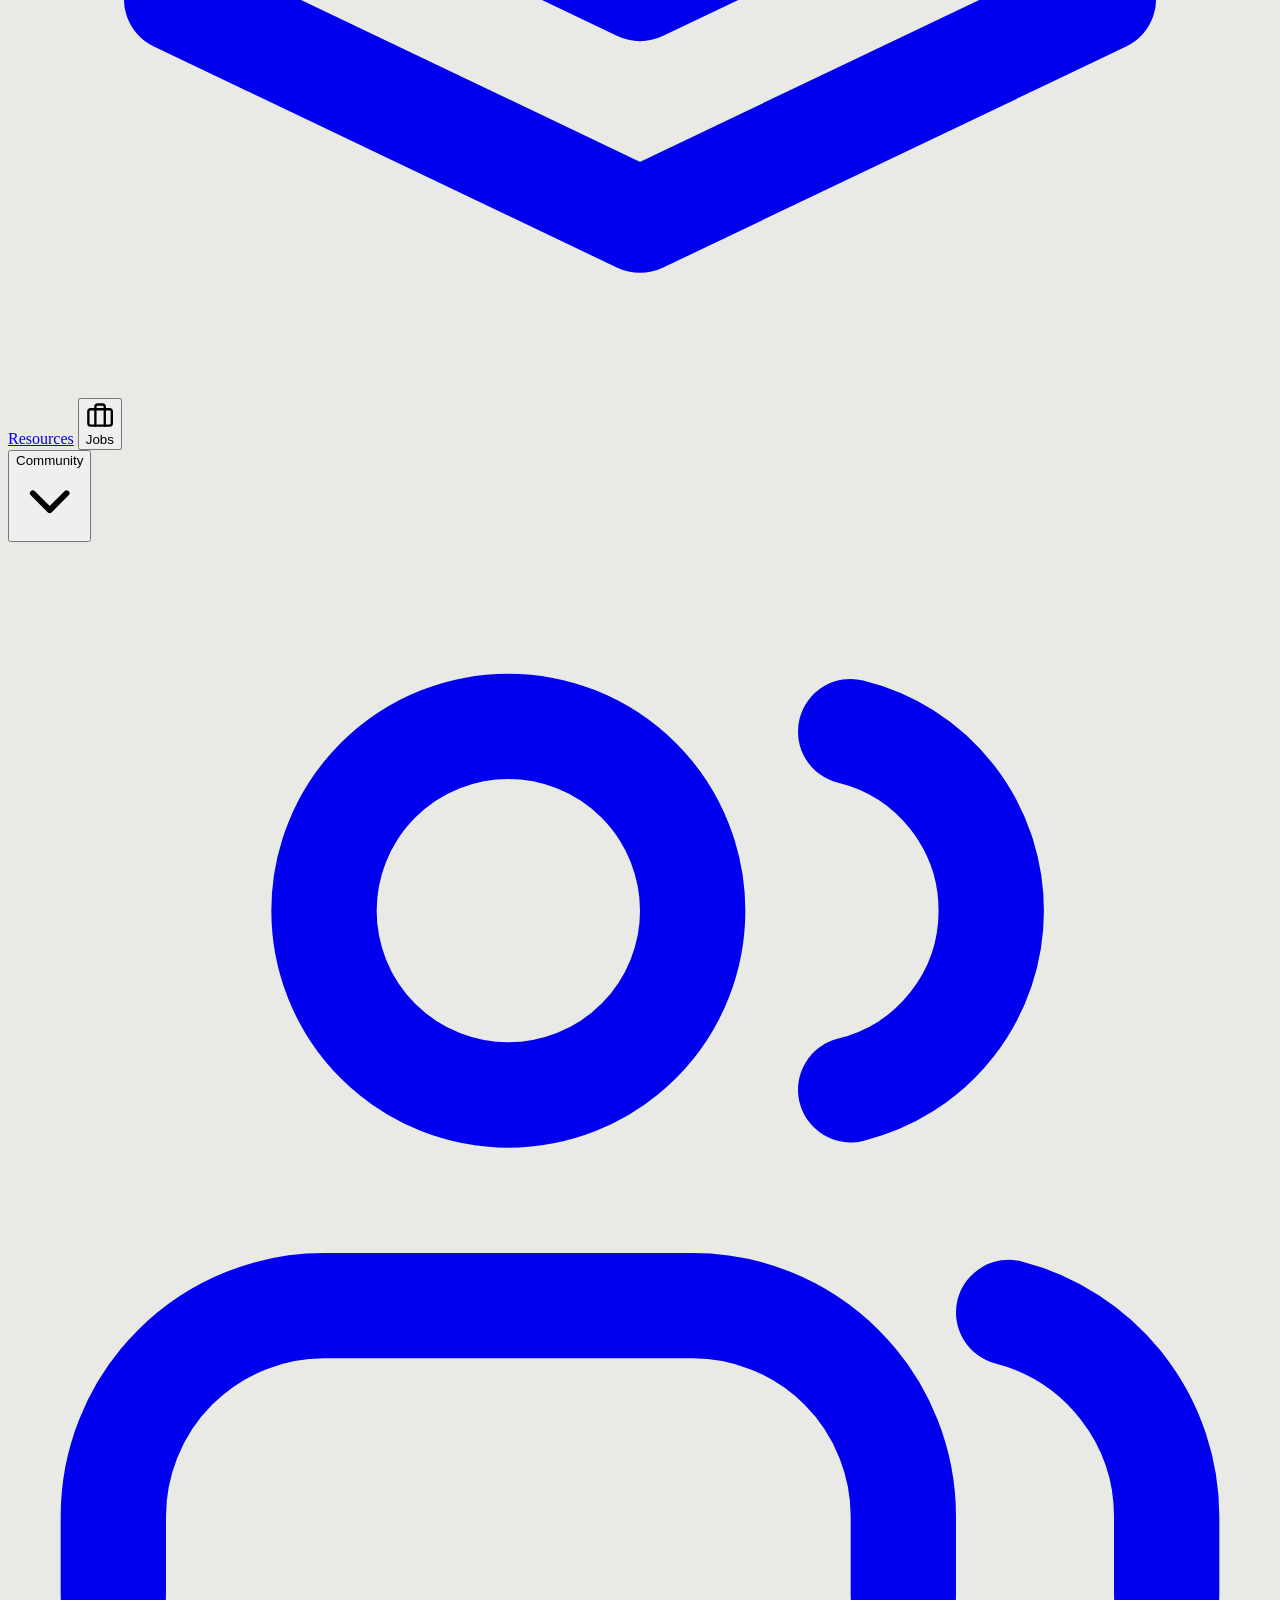
==== commit c635668f: "Hand a DigiArtz session to Ored, and to nothing else Ored has stopped asking members who they are. I" ====
--- a/index.html
+++ b/index.html
@@ -1,124 +1,2423 @@
-<!doctype html>
+<!DOCTYPE html>
 <html lang="en">
-<head>
-<meta charset="utf-8">
-<meta name="viewport" content="width=device-width, initial-scale=1, viewport-fit=cover">
-<title>Ored</title>
-<meta name="robots" content="noindex, nofollow">
-<meta name="color-scheme" content="dark">
-<meta name="theme-color" content="#1A1A1F">
-<link rel="icon" type="image/svg+xml" href="/favicon.svg?v=4" sizes="any">
-<link rel="icon" href="/favicon.ico?v=4" sizes="16x16 32x32 48x48">
-<link rel="apple-touch-icon" sizes="180x180" href="/apple-touch-icon.png?v=4">
-<link rel="preload" as="font" type="font/woff2" href="/fonts/open-sans-latin.woff2" crossorigin>
-<link rel="preload" as="font" type="font/woff2" href="/fonts/kaushan-script-latin.woff2" crossorigin>
-<link rel="stylesheet" href="/app.css?v=4">
-</head>
-<body>
-
-<header class="oBar">
-  <a class="oMark" href="/">Ored.</a>
-  <div class="oBarActs">
-    <button type="button" class="oCirc" id="oNew" aria-label="New chat" title="New chat">
-      <svg viewBox="0 0 24 24" aria-hidden="true" focusable="false">
-        <path d="M12 5v14M5 12h14"></path>
+ <head>
+  <meta charset="utf-8"/>
+  <meta name="color-scheme" content="light"/>
+  <meta name="theme-color" content="#F3F3F1"/>
+
+  <script>
+  (function(){
+    var K='koeTheme',V={graydark:1,light:1,offwhite:1},t=null;
+    try{t=localStorage.getItem(K);}catch(e){}
+    if(!V[t])t='offwhite';
+    document.documentElement.setAttribute('data-theme',t);
+    var C={graydark:'#1A1A1F',light:'#F7F5EB',offwhite:'#F3F3F1'};
+    var m=document.querySelector('meta[name="theme-color"]');
+    if(m)m.setAttribute('content',C[t]);
+    var s=document.querySelector('meta[name="color-scheme"]');
+    if(s)s.setAttribute('content',t==='graydark'?'dark':'light');
+  })();
+  </script>
+  <style>
+        html{background:var(--vbg,#E9E9E6);}
+    html[data-theme="graydark"]{--vbg:#101015;}
+    html[data-theme="light"]{--vbg:#EEEBDC;}
+    html[data-theme="offwhite"]{--vbg:#E9E9E6;}
+
+    #anPage{position:fixed;inset:0;z-index:545;overflow-y:auto;transform:translateX(100%);}
+    #anPage.open{transform:translateX(0);}
+
+    #artModal{position:fixed;inset:0;z-index:1100;display:none;flex-direction:column;background:var(--bg,#F7F5EB);}
+    #artModal.open{display:flex;}
+    #dzView{position:fixed;inset:0;z-index:1300;display:none;}
+    #dzView.open{display:flex;flex-direction:column;}
+    #dzLight{position:fixed;inset:0;z-index:1500;display:none;}
+    #dzLight.open{display:flex;align-items:center;justify-content:center;}
+
+    #artModal .avBox{width:100%;height:100%;display:flex;flex-direction:column;overflow:hidden;}
+    #artModal .avBody{flex:1;min-height:0;overflow:auto;}
+    #artModal #lbImg{max-width:100%;max-height:80vh;object-fit:contain;}
+
+    /* Panels and dialogs whose closed state is written in one of the media="print"
+       stylesheets below, which land after the first paint. Until their sheet
+       arrives they have no closed state at all -- fully opaque, untransformed and
+       in normal flow -- and the sheet brings the closed state and a transition for
+       it in the same rule, so applying it animates them out in front of the
+       loading screen. Half a second of the crop dialogs fading over the splash.
+       Declaring the same closed state here means nothing changes when the sheet
+       lands, so nothing has anything to animate. The `.open` rules are all a class
+       more specific than these, so opening still wins.
+       Anything added to those sheets with a hidden base state belongs here too. */
+    .upPop,.cropPop,.upGdPop,#upqBackdrop,#legalBackdrop{position:fixed;inset:0;opacity:0;pointer-events:none;}
+    .upGdPop,#upqBackdrop,#legalBackdrop{visibility:hidden;}
+    #pfUpMod{opacity:1;transform:translateX(100%);visibility:hidden;}
+    #rankHub,#rankPage,#fgSearchPage,#cmBrowsePage,#cmInfoPage,#cmChatPanel,
+    #profilePage,#pfEditPage,#admPage,#pfMyWorkPage,#notifPage,#subPage,
+    #authMod,#themePage,#communityPage{
+      position:fixed;inset:0;transform:translateX(100%);
+    }
+    #cmChatPanel,#communityPage,#subPage,#profilePage,#admPage,#notifPage,
+    #pfMyWorkPage,#authMod,#pfEditPage{visibility:hidden;}
+  </style>
+  <script data-cf-beacon='{"token": "aa4b7177387e4f689739a5fdf44cbffa"}' defer="" src="https://static.cloudflareinsights.com/beacon.min.js">
+  </script>
+
+  <script async src="https://www.googletagmanager.com/gtag/js?id=G-21DL9JWJ58"></script>
+  <script>
+    window.dataLayer = window.dataLayer || [];
+    function gtag(){dataLayer.push(arguments);}
+    gtag('consent', 'default', {
+      analytics_storage: 'denied',
+      ad_storage: 'denied',
+      ad_user_data: 'denied',
+      ad_personalization: 'denied'
+    });
+    gtag('js', new Date());
+
+    gtag('config', 'G-21DL9JWJ58');
+  </script>
+  <meta content="width=device-width, initial-scale=1.0, viewport-fit=cover, interactive-widget=resizes-visual" name="viewport"/>
+  <title>
+   DigiArtz — The Digital Art Community
+  </title>
+  <meta name="description" content="DigiArtz is a place for digital artists to share their work, build a portfolio and meet other artists."/>
+  <link rel="canonical" href="https://digiartz.net/"/>
+  <meta name="robots" content="index, follow, max-image-preview:large"/>
+
+  <link rel="icon" type="image/svg+xml" href="/favicon.svg?v=4" sizes="any"/>
+  <link rel="icon" href="/favicon.ico?v=4" sizes="16x16 32x32 48x48 64x64 128x128"/>
+  <link rel="icon" type="image/png" sizes="192x192" href="/icon-192.png?v=4"/>
+  <link rel="apple-touch-icon" sizes="180x180" href="/apple-touch-icon.png?v=4"/>
+  <link rel="manifest" href="/site.webmanifest"/>
+  <script type="application/ld+json">
+  {
+    "@context": "https://schema.org",
+    "@type": "Organization",
+    "name": "Digiartz",
+    "url": "https://digiartz.net/",
+    "logo": "https://digiartz.net/icon-512.png?v=4"
+  }
+  </script>
+
+  <script type="application/ld+json">
+  {
+    "@context": "https://schema.org",
+    "@type": "WebSite",
+    "name": "DigiArtz",
+    "alternateName": "Digiartz",
+    "url": "https://digiartz.net/",
+    "description": "DigiArtz is a place for digital artists to share their work, build a portfolio and meet other artists.",
+    "publisher": { "@type": "Organization", "name": "Digiartz", "url": "https://digiartz.net/" },
+    "hasPart": [
+      { "@type": "CollectionPage", "name": "Explore", "url": "https://digiartz.net/explore" },
+      { "@type": "CollectionPage", "name": "Marketplace", "url": "https://digiartz.net/marketplace" },
+      { "@type": "CollectionPage", "name": "Community", "url": "https://digiartz.net/community" },
+      { "@type": "CollectionPage", "name": "Resources", "url": "https://digiartz.net/resources" },
+      { "@type": "CollectionPage", "name": "Blog", "url": "https://digiartz.net/blog" },
+      { "@type": "WebPage", "name": "Login", "url": "https://digiartz.net/login" }
+    ]
+  }
+  </script>
+  <script type="application/ld+json" id="ldGallery">
+  {"@context":"https://schema.org","@type":"ImageGallery","name":"DigiArtz — Digital Art Gallery","url":"https://digiartz.net/","description":"Digital art posted by the DigiArtz community: character illustrations, fan art, landscapes, cars and original work.","image":["https://tmqzqlrpjpydiftlrzmj.supabase.co/storage/v1/object/public/koe-media/artworks/9f8c7d5a-49c2-4eb2-9bdd-608141294444/1783056107143_Ethereal_Violet__f1600.webp","https://tmqzqlrpjpydiftlrzmj.supabase.co/storage/v1/object/public/koe-media/artworks/094f47b1-937e-4c63-b72a-5dde050258fe/1782822019716_Archer_Queen__f1600.webp","https://tmqzqlrpjpydiftlrzmj.supabase.co/storage/v1/object/public/koe-media/artworks/1781717079470_Prushka__f1600.webp","https://tmqzqlrpjpydiftlrzmj.supabase.co/storage/v1/object/public/koe-media/artworks/1781630475302_Meili_Portroute__f1600.webp","https://tmqzqlrpjpydiftlrzmj.supabase.co/storage/v1/object/public/koe-media/artworks/1781459752137_Junko_Enoshima__f1600.webp","https://tmqzqlrpjpydiftlrzmj.supabase.co/storage/v1/object/public/koe-media/artworks/1781282837085_Kyojuro_Rengoku__f1600.webp"],"hasPart":[{"@type":"ImageObject","position":1,"name":"Ethereal Violet","contentUrl":"https://tmqzqlrpjpydiftlrzmj.supabase.co/storage/v1/object/public/koe-media/artworks/9f8c7d5a-49c2-4eb2-9bdd-608141294444/1783056107143_Ethereal_Violet__f1600.webp","thumbnailUrl":"https://tmqzqlrpjpydiftlrzmj.supabase.co/storage/v1/object/public/koe-media/artworks/9f8c7d5a-49c2-4eb2-9bdd-608141294444/1783056107143_Ethereal_Violet__t300.webp","url":"https://digiartz.net/artwork/7cd74497-cd51-446b-a084-afb6b04fa84c","datePublished":"2026-07-03","creator":{"@type":"Person","name":"user_9f8c7d5a","url":"https://digiartz.net/profile/user_9f8c7d5a"}},{"@type":"ImageObject","position":2,"name":"Archer Queen","contentUrl":"https://tmqzqlrpjpydiftlrzmj.supabase.co/storage/v1/object/public/koe-media/artworks/094f47b1-937e-4c63-b72a-5dde050258fe/1782822019716_Archer_Queen__f1600.webp","thumbnailUrl":"https://tmqzqlrpjpydiftlrzmj.supabase.co/storage/v1/object/public/koe-media/artworks/094f47b1-937e-4c63-b72a-5dde050258fe/1782822019716_Archer_Queen__t300.webp","url":"https://digiartz.net/artwork/42b36e1e-0bea-4bd6-a1d4-33615cddbd8d","datePublished":"2026-06-30","creator":{"@type":"Person","name":"Koe_Official","url":"https://digiartz.net/profile/Koe_Official"}},{"@type":"ImageObject","position":3,"name":"Prushka","contentUrl":"https://tmqzqlrpjpydiftlrzmj.supabase.co/storage/v1/object/public/koe-media/artworks/1781717079470_Prushka__f1600.webp","thumbnailUrl":"https://tmqzqlrpjpydiftlrzmj.supabase.co/storage/v1/object/public/koe-media/artworks/1781717079470_Prushka__t300.webp","url":"https://digiartz.net/artwork/87230979-277b-48e7-9190-dcd90f1c8956","datePublished":"2026-06-17"},{"@type":"ImageObject","position":4,"name":"Meili Portroute","contentUrl":"https://tmqzqlrpjpydiftlrzmj.supabase.co/storage/v1/object/public/koe-media/artworks/1781630475302_Meili_Portroute__f1600.webp","thumbnailUrl":"https://tmqzqlrpjpydiftlrzmj.supabase.co/storage/v1/object/public/koe-media/artworks/1781630475302_Meili_Portroute__t300.webp","url":"https://digiartz.net/artwork/c1677e60-d791-4aee-a054-1c3b83914431","datePublished":"2026-06-16"},{"@type":"ImageObject","position":5,"name":"Junko Enoshima","contentUrl":"https://tmqzqlrpjpydiftlrzmj.supabase.co/storage/v1/object/public/koe-media/artworks/1781459752137_Junko_Enoshima__f1600.webp","thumbnailUrl":"https://tmqzqlrpjpydiftlrzmj.supabase.co/storage/v1/object/public/koe-media/artworks/1781459752137_Junko_Enoshima__t300.webp","url":"https://digiartz.net/artwork/e7a15ef1-f043-4176-b260-919e5da88d29","datePublished":"2026-06-14"},{"@type":"ImageObject","position":6,"name":"Kyojuro Rengoku","contentUrl":"https://tmqzqlrpjpydiftlrzmj.supabase.co/storage/v1/object/public/koe-media/artworks/1781282837085_Kyojuro_Rengoku__f1600.webp","thumbnailUrl":"https://tmqzqlrpjpydiftlrzmj.supabase.co/storage/v1/object/public/koe-media/artworks/1781282837085_Kyojuro_Rengoku__t300.webp","url":"https://digiartz.net/artwork/478488e3-0bcf-4b13-9fdd-e07ddaba2fd1","datePublished":"2026-06-12"},{"@type":"ImageObject","position":7,"name":"Fushi","contentUrl":"https://tmqzqlrpjpydiftlrzmj.supabase.co/storage/v1/object/public/koe-media/artworks/1781195618071_Fushi__f1600.webp","thumbnailUrl":"https://tmqzqlrpjpydiftlrzmj.supabase.co/storage/v1/object/public/koe-media/artworks/1781195618071_Fushi__t300.webp","url":"https://digiartz.net/artwork/637c58b1-0b8d-4e59-a4b5-45d8b364b888","datePublished":"2026-06-11"},{"@type":"ImageObject","position":8,"name":"Makima","contentUrl":"https://tmqzqlrpjpydiftlrzmj.supabase.co/storage/v1/object/public/koe-media/artworks/1781091495828_Makima__f1600.webp","thumbnailUrl":"https://tmqzqlrpjpydiftlrzmj.supabase.co/storage/v1/object/public/koe-media/artworks/1781091495828_Makima__t300.webp","url":"https://digiartz.net/artwork/40a29b41-36e1-4267-8f17-fd72a0a9fd92","datePublished":"2026-06-10"},{"@type":"ImageObject","position":9,"name":"Misa Amane","contentUrl":"https://tmqzqlrpjpydiftlrzmj.supabase.co/storage/v1/object/public/koe-media/artworks/1781024008823_Misa_Amane__f1600.webp","thumbnailUrl":"https://tmqzqlrpjpydiftlrzmj.supabase.co/storage/v1/object/public/koe-media/artworks/1781024008823_Misa_Amane__t300.webp","url":"https://digiartz.net/artwork/afd0f86b-ee4b-40b4-b4c5-e5d61559a818","datePublished":"2026-06-09"},{"@type":"ImageObject","position":10,"name":"Lelouch vi Britannia","contentUrl":"https://tmqzqlrpjpydiftlrzmj.supabase.co/storage/v1/object/public/koe-media/artworks/1780944274654_Lelouch_vi_Britannia__f1600.webp","thumbnailUrl":"https://tmqzqlrpjpydiftlrzmj.supabase.co/storage/v1/object/public/koe-media/artworks/1780944274654_Lelouch_vi_Britannia__t300.webp","url":"https://digiartz.net/artwork/a7f35adb-7f8c-4011-96b5-66a1c372d34a","datePublished":"2026-06-08"},{"@type":"ImageObject","position":11,"name":"Thorfinn Karlsefni","contentUrl":"https://tmqzqlrpjpydiftlrzmj.supabase.co/storage/v1/object/public/koe-media/artworks/1780918474836_Thorfinn_Karlsefni__f1600.webp","thumbnailUrl":"https://tmqzqlrpjpydiftlrzmj.supabase.co/storage/v1/object/public/koe-media/artworks/1780918474836_Thorfinn_Karlsefni__t300.webp","url":"https://digiartz.net/artwork/aa976152-d904-4955-b83b-6b9e4a41717d","datePublished":"2026-06-08"},{"@type":"ImageObject","position":12,"name":"Natsuki Subaru","contentUrl":"https://tmqzqlrpjpydiftlrzmj.supabase.co/storage/v1/object/public/koe-media/artworks/1780902931537_Natsuki_Subaru__f1600.webp","thumbnailUrl":"https://tmqzqlrpjpydiftlrzmj.supabase.co/storage/v1/object/public/koe-media/artworks/1780902931537_Natsuki_Subaru__t300.webp","url":"https://digiartz.net/artwork/641b7af6-922c-4726-b1b6-53fc53f92fcf","datePublished":"2026-06-08"},{"@type":"ImageObject","position":13,"name":"Crimson Horizon","contentUrl":"https://tmqzqlrpjpydiftlrzmj.supabase.co/storage/v1/object/public/koe-media/artworks/1780836584964_Crimson_Horizon__f1600.webp","thumbnailUrl":"https://tmqzqlrpjpydiftlrzmj.supabase.co/storage/v1/object/public/koe-media/artworks/1780836584964_Crimson_Horizon__t300.webp","url":"https://digiartz.net/artwork/44576437-ac6e-4be5-882b-98273b7ec8d7","datePublished":"2026-06-07"},{"@type":"ImageObject","position":14,"name":"Reinhard van Astrea","contentUrl":"https://tmqzqlrpjpydiftlrzmj.supabase.co/storage/v1/object/public/koe-media/artworks/1780766256380_Reinhard_van_Astrea__f1600.webp","thumbnailUrl":"https://tmqzqlrpjpydiftlrzmj.supabase.co/storage/v1/object/public/koe-media/artworks/1780766256380_Reinhard_van_Astrea__t300.webp","url":"https://digiartz.net/artwork/8a7f8e72-71ed-4d0a-8d44-712af28449b7","datePublished":"2026-06-06"},{"@type":"ImageObject","position":15,"name":"Subaru Natsuki","contentUrl":"https://tmqzqlrpjpydiftlrzmj.supabase.co/storage/v1/object/public/koe-media/artworks/1780766222807_Subaru_Natsuki__f1600.webp","thumbnailUrl":"https://tmqzqlrpjpydiftlrzmj.supabase.co/storage/v1/object/public/koe-media/artworks/1780766222807_Subaru_Natsuki__t300.webp","url":"https://digiartz.net/artwork/12bc412e-1c62-4dec-a007-278d9f129a3e","datePublished":"2026-06-06"},{"@type":"ImageObject","position":16,"name":"Natsuki Subaru","contentUrl":"https://tmqzqlrpjpydiftlrzmj.supabase.co/storage/v1/object/public/koe-media/artworks/1780674011083_Natsuki_Subaru__f1600.webp","thumbnailUrl":"https://tmqzqlrpjpydiftlrzmj.supabase.co/storage/v1/object/public/koe-media/artworks/1780674011083_Natsuki_Subaru__t300.webp","url":"https://digiartz.net/artwork/6b632969-253a-4510-9ec8-da2c4eee7f17","datePublished":"2026-06-05"},{"@type":"ImageObject","position":17,"name":"Mountain Field","contentUrl":"https://tmqzqlrpjpydiftlrzmj.supabase.co/storage/v1/object/public/koe-media/artworks/1780501989833_Mountain_Field__f1600.webp","thumbnailUrl":"https://tmqzqlrpjpydiftlrzmj.supabase.co/storage/v1/object/public/koe-media/artworks/1780501989833_Mountain_Field__t300.webp","url":"https://digiartz.net/artwork/d5e258ad-ce58-44d1-a280-b05f0d349436","datePublished":"2026-06-03"},{"@type":"ImageObject","position":18,"name":"Kirigiri Execution","contentUrl":"https://tmqzqlrpjpydiftlrzmj.supabase.co/storage/v1/object/public/koe-media/artworks/1780501850798_Kirigiri_Execution__f1600.webp","thumbnailUrl":"https://tmqzqlrpjpydiftlrzmj.supabase.co/storage/v1/object/public/koe-media/artworks/1780501850798_Kirigiri_Execution__t300.webp","url":"https://digiartz.net/artwork/7b77294f-a857-4795-9903-e7b4a7df24ff","datePublished":"2026-06-03"},{"@type":"ImageObject","position":19,"name":"Kaoruko Waguri","contentUrl":"https://tmqzqlrpjpydiftlrzmj.supabase.co/storage/v1/object/public/koe-media/artworks/1780501817488_Kaoruko_Waguri__f1600.webp","thumbnailUrl":"https://tmqzqlrpjpydiftlrzmj.supabase.co/storage/v1/object/public/koe-media/artworks/1780501817488_Kaoruko_Waguri__t300.webp","url":"https://digiartz.net/artwork/219ef20a-ab00-4b7b-b9a0-961ec78954d6","datePublished":"2026-06-03"},{"@type":"ImageObject","position":20,"name":"Koenigsegg Jesko Absolute","contentUrl":"https://tmqzqlrpjpydiftlrzmj.supabase.co/storage/v1/object/public/koe-media/artworks/1780501758632_Koenigsegg_Jesko_Absolute__f1600.webp","thumbnailUrl":"https://tmqzqlrpjpydiftlrzmj.supabase.co/storage/v1/object/public/koe-media/artworks/1780501758632_Koenigsegg_Jesko_Absolute__t300.webp","url":"https://digiartz.net/artwork/a8de271d-413a-476b-acca-5c31e89dcbc2","datePublished":"2026-06-03"},{"@type":"ImageObject","position":21,"name":"Cute Anime Girl","contentUrl":"https://tmqzqlrpjpydiftlrzmj.supabase.co/storage/v1/object/public/koe-media/artworks/1780501723126_Cute_Anime_Girl__f1600.webp","thumbnailUrl":"https://tmqzqlrpjpydiftlrzmj.supabase.co/storage/v1/object/public/koe-media/artworks/1780501723126_Cute_Anime_Girl__t300.webp","url":"https://digiartz.net/artwork/ade6dc20-0b1c-4fa9-8a34-a6f897c8fcdd","datePublished":"2026-06-03"},{"@type":"ImageObject","position":22,"name":"Melissa Moretti","contentUrl":"https://tmqzqlrpjpydiftlrzmj.supabase.co/storage/v1/object/public/koe-media/artworks/1780501669939_Melissa_Moretti__f1600.webp","thumbnailUrl":"https://tmqzqlrpjpydiftlrzmj.supabase.co/storage/v1/object/public/koe-media/artworks/1780501669939_Melissa_Moretti__t300.webp","url":"https://digiartz.net/artwork/cf63b47e-af6f-4875-b104-f0f7a431a56a","datePublished":"2026-06-03"}]}
+  </script>
+  <meta property="og:site_name" content="Digiartz"/>
+  <meta property="og:type" content="website"/>
+  <meta property="og:title" content="DigiArtz — The Digital Art Community"/>
+  <meta property="og:description" content="DigiArtz is a place for digital artists to share their work, build a portfolio and meet other artists."/>
+  <meta property="og:url" content="https://digiartz.net/"/>
+  <meta property="og:image" content="https://digiartz.net/icon-512.png?v=4"/>
+  <meta property="og:image:alt" content="Digiartz — digital art showcase"/>
+  <meta name="twitter:card" content="summary_large_image"/>
+  <meta name="twitter:title" content="DigiArtz — The Digital Art Community"/>
+  <meta name="twitter:description" content="DigiArtz is a place for digital artists to share their work, build a portfolio and meet other artists."/>
+  <meta name="twitter:image" content="https://digiartz.net/icon-512.png?v=4"/>
+  <link href="https://fonts.googleapis.com" rel="preconnect"/>
+  <link crossorigin="" href="https://fonts.gstatic.com" rel="preconnect"/>
+  <link rel="preload" as="style" href="https://fonts.googleapis.com/css2?family=Inter:wght@500;600;700&amp;family=Kaushan+Script&amp;family=Open+Sans:wght@400;500;600;700;800&amp;family=Syne:wght@700;800&amp;display=swap" onload="this.onload=null;this.rel='stylesheet';"/>
+  <noscript><link href="https://fonts.googleapis.com/css2?family=Inter:wght@500;600;700&amp;family=Kaushan+Script&amp;family=Open+Sans:wght@400;500;600;700;800&amp;family=Syne:wght@700;800&amp;display=swap" rel="stylesheet"/></noscript>
+
+  <script>
+  (function(){
+    addEventListener('error', function(e){
+      var el = e.target;
+      if(!el || el.tagName !== 'LINK' || el.rel !== 'stylesheet') return;
+      if(el.dataset.retried) return;
+      el.dataset.retried = '1';
+      el.href = el.href.split('?')[0] + '?r=' + Date.now();
+    }, true);
+  })();
+  </script>
+  <link rel="stylesheet" href="/css/base.css?v=47">
+  <link rel="stylesheet" href="/css/hero.css?v=166">
+  <link rel="stylesheet" href="/css/viewer.css?v=53" media="print" onload="this.media='all'">
+  <link rel="stylesheet" href="/css/community.css?v=41" media="print" onload="this.media='all'">
+  <link rel="stylesheet" href="/css/connect.css?v=19" media="print" onload="this.media='all'">
+  <link rel="stylesheet" href="/css/ranking.css?v=20" media="print" onload="this.media='all'">
+  <link rel="stylesheet" href="/css/profile.css?v=51" media="print" onload="this.media='all'">
+  <link rel="stylesheet" href="/css/admin.css?v=14" media="print" onload="this.media='all'">
+  <link rel="stylesheet" href="/css/auth.css?v=9" media="print" onload="this.media='all'">
+  <link rel="stylesheet" href="/css/panels.css?v=36" media="print" onload="this.media='all'">
+  <link rel="stylesheet" href="/css/upload.css?v=29" media="print" onload="this.media='all'">
+  <link rel="stylesheet" href="/css/widgets.css?v=35" media="print" onload="this.media='all'">
+  <link rel="stylesheet" href="/css/overrides.css?v=69">
+  <link rel="stylesheet" href="/css/ored.css?v=1">
+  <link rel="stylesheet" href="/css/select.css?v=5" media="print" onload="this.media='all'">
+  <noscript><link rel="stylesheet" href="/css/viewer.css?v=53"><link rel="stylesheet" href="/css/community.css?v=41"><link rel="stylesheet" href="/css/ranking.css?v=20"><link rel="stylesheet" href="/css/profile.css?v=51"><link rel="stylesheet" href="/css/admin.css?v=14"><link rel="stylesheet" href="/css/auth.css?v=9"><link rel="stylesheet" href="/css/upload.css?v=29"><link rel="stylesheet" href="/css/connect.css?v=19"><link rel="stylesheet" href="/css/panels.css?v=36"><link rel="stylesheet" href="/css/widgets.css?v=35"><link rel="stylesheet" href="/css/select.css?v=5"></noscript>
+ </head>
+ <body>
+
+  <div id="intro" aria-label="Loading" role="status">
+   <div class="iSpin" aria-hidden="true"></div>
+   <div class="iTxt">LOADING</div>
+  </div>
+  <div id="sBanner"></div>
+
+  <header id="dzTop" class="dzTop">
+   <a class="dzBrand" href="/" data-bn="bnHome" aria-label="DigiArtz — home"><span class="dzBrandD">Digi</span><span class="dzBrandA">Artz</span></a>
+
+   <nav class="dzLinks" aria-label="Primary">
+
+    <div class="dzUpWrap" id="dzExWrap">
+     <button class="dzLink dzLinkDd" type="button" id="dzExBtn" data-bn="bnGallery"
+             aria-haspopup="true" aria-expanded="false" aria-controls="dzExDd"
+             onclick="dzExToggle(event)">Explore<svg class="dzLinkChev" viewBox="0 0 24 24" fill="none" stroke="currentColor" stroke-width="2.1" stroke-linecap="round" stroke-linejoin="round" aria-hidden="true"><path d="m6 9 6 6 6-6"/></svg></button>
+     <div class="dzUpDd" id="dzExDd" role="menu" aria-labelledby="dzExBtn">
+      <div class="dzUpDdInner">
+      <a class="dzUpItem" href="/explore" role="menuitem" style="--upA:var(--upcViolet)" onclick="dzExPick('artworks', event)">
+       <span class="dzUpIco" aria-hidden="true"><svg viewBox="0 0 24 24" fill="none" stroke="currentColor" stroke-width="2" stroke-linecap="round" stroke-linejoin="round"><rect x="3" y="3" width="18" height="18" rx="3"/><circle cx="8.5" cy="8.5" r="1.6"/><path d="M21 15l-5-5L5 21"/></svg></span>
+       <span class="dzUpTxt"><span class="dzUpNm">Artworks</span><span class="dzUpDesc">Browse art from creators worldwide</span></span>
+      </a>
+      <a class="dzUpItem" href="/marketplace" role="menuitem" style="--upA:var(--upcOrange)" onclick="dzExPick('marketplace', event)">
+       <span class="dzUpIco" aria-hidden="true"><svg viewBox="0 0 24 24" fill="none" stroke="currentColor" stroke-width="2" stroke-linecap="round" stroke-linejoin="round"><path d="M3 9.4 4.8 4.3A2 2 0 0 1 6.7 3h10.6a2 2 0 0 1 1.9 1.3L21 9.4"/><path d="M4.6 9.4V19a2 2 0 0 0 2 2h10.8a2 2 0 0 0 2-2V9.4"/><path d="M3 9.4h18"/><path d="M9.6 21v-5.4h4.8V21"/></svg></span>
+       <span class="dzUpTxt"><span class="dzUpNm">Marketplace</span><span class="dzUpDesc">Buy digital products and commissions</span></span>
+      </a>
+      <a class="dzUpItem" href="/blog" role="menuitem" style="--upA:var(--upcIndigo)" onclick="dzExPick('blog', event)">
+       <span class="dzUpIco" aria-hidden="true"><svg viewBox="0 0 24 24" fill="none" stroke="currentColor" stroke-width="2" stroke-linecap="round" stroke-linejoin="round"><rect x="3.4" y="3" width="17.2" height="18" rx="2.4"/><path d="M7.3 8.2h9.4"/><path d="M7.3 12h9.4"/><path d="M7.3 15.8h5.2"/></svg></span>
+       <span class="dzUpTxt"><span class="dzUpNm">Blog</span><span class="dzUpDesc">Tutorials, interviews and studio notes</span></span>
+      </a>
+      <a class="dzUpItem" href="/resources" role="menuitem" style="--upA:var(--upcGreen)" onclick="dzExPick('resources', event)">
+       <span class="dzUpIco" aria-hidden="true"><svg viewBox="0 0 24 24" fill="none" stroke="currentColor" stroke-width="2" stroke-linecap="round" stroke-linejoin="round"><path d="M12 2.7 2.8 7.1 12 11.5l9.2-4.4z"/><path d="M3.2 12.1 12 16.3l8.8-4.2"/><path d="M3.2 16.5 12 20.7l8.8-4.2"/></svg></span>
+       <span class="dzUpTxt"><span class="dzUpNm">Resources</span><span class="dzUpDesc">Brushes, textures, fonts and packs</span></span>
+      </a>
+      <button class="dzUpItem" type="button" role="menuitem" style="--upA:var(--upcSky)" onclick="dzExPick('jobs', event)">
+       <span class="dzUpIco" aria-hidden="true"><svg viewBox="0 0 24 24" fill="none" stroke="currentColor" stroke-width="2" stroke-linecap="round" stroke-linejoin="round"><rect x="2" y="7" width="20" height="14" rx="2"/><path d="M16 21V5a2 2 0 0 0-2-2h-4a2 2 0 0 0-2 2v16"/></svg></span>
+       <span class="dzUpTxt"><span class="dzUpNm">Jobs</span><span class="dzUpDesc">Paid creative work, open right now</span></span>
+      </button>
+      </div>
+     </div>
+    </div>
+    <div class="dzUpWrap" id="dzCmWrap">
+     <button class="dzLink dzLinkDd" type="button" id="dzCmBtn" data-bn="bnCommunity"
+             aria-haspopup="true" aria-expanded="false" aria-controls="dzCmDd"
+             onclick="dzCmToggle(event)">Community<svg class="dzLinkChev" viewBox="0 0 24 24" fill="none" stroke="currentColor" stroke-width="2.1" stroke-linecap="round" stroke-linejoin="round" aria-hidden="true"><path d="m6 9 6 6 6-6"/></svg></button>
+     <div class="dzUpDd" id="dzCmDd" role="menu" aria-labelledby="dzCmBtn">
+      <div class="dzUpDdInner">
+      <a class="dzUpItem" href="/community" role="menuitem" style="--upA:var(--upcTeal)" onclick="dzCmPick('communities', event)">
+       <span class="dzUpIco" aria-hidden="true"><svg viewBox="0 0 24 24" fill="none" stroke="currentColor" stroke-width="2" stroke-linecap="round" stroke-linejoin="round"><path d="M17 20v-1.5a4 4 0 0 0-4-4H6a4 4 0 0 0-4 4V20"/><circle cx="9.5" cy="7" r="3.5"/><path d="M22 20v-1.5a4 4 0 0 0-3-3.87"/><path d="M16 3.6a3.5 3.5 0 0 1 0 6.8"/></svg></span>
+       <span class="dzUpTxt"><span class="dzUpNm">Communities</span><span class="dzUpDesc">Topic rooms to join, or one of your own</span></span>
+      </a>
+      <button class="dzUpItem" type="button" role="menuitem" style="--upA:var(--upcPink)" onclick="dzCmPick('friends', event)">
+       <span class="dzUpIco" aria-hidden="true"><svg viewBox="0 0 24 24" fill="none" stroke="currentColor" stroke-width="2" stroke-linecap="round" stroke-linejoin="round"><path d="M16 20v-1.5a4 4 0 0 0-4-4H6a4 4 0 0 0-4 4V20"/><circle cx="9" cy="7" r="3.5"/><path d="M19 8v6M22 11h-6"/></svg></span>
+       <span class="dzUpTxt"><span class="dzUpNm">Friends</span><span class="dzUpDesc">Your people, your messages, and Zeo</span></span>
+      </button>
+      <button class="dzUpItem" type="button" role="menuitem" style="--upA:var(--upcYellow)" onclick="dzCmPick('ranking', event)">
+       <span class="dzUpIco" aria-hidden="true"><svg viewBox="0 0 24 24" fill="none" stroke="currentColor" stroke-width="2" stroke-linecap="round" stroke-linejoin="round"><path d="M8 21h8"/><path d="M12 17v4"/><path d="M7 4h10v5a5 5 0 0 1-10 0Z"/><path d="M7 5.5H4.5v1A3.5 3.5 0 0 0 7 9.9"/><path d="M17 5.5h2.5v1A3.5 3.5 0 0 1 17 9.9"/></svg></span>
+       <span class="dzUpTxt"><span class="dzUpNm">Ranking</span><span class="dzUpDesc">Who is on top this week, board by board</span></span>
+      </button>
+      </div>
+     </div>
+    </div>
+
+    <div class="dzUpWrap" id="dzUpWrap">
+     <button class="dzLink dzLinkDd" type="button" id="dzUpBtn" data-bn="bnUpload"
+             aria-haspopup="true" aria-expanded="false" aria-controls="dzUpDd"
+             onclick="dzUpToggle(event)">Upload<svg class="dzLinkChev" viewBox="0 0 24 24" fill="none" stroke="currentColor" stroke-width="2.1" stroke-linecap="round" stroke-linejoin="round" aria-hidden="true"><path d="m6 9 6 6 6-6"/></svg></button>
+     <div class="dzUpDd" id="dzUpDd" role="menu" aria-labelledby="dzUpBtn">
+      <div class="dzUpDdInner">
+      <button class="dzUpItem" type="button" role="menuitem" style="--upA:var(--upcViolet)" onclick="dzUpPick('artwork')">
+       <span class="dzUpIco" aria-hidden="true"><svg viewBox="0 0 24 24" fill="none" stroke="currentColor" stroke-width="2" stroke-linecap="round" stroke-linejoin="round"><rect x="3" y="3" width="18" height="18" rx="3"/><circle cx="8.5" cy="8.5" r="1.6"/><path d="M21 15l-5-5L5 21"/></svg></span>
+       <span class="dzUpTxt"><span class="dzUpNm">Upload Artwork</span><span class="dzUpDesc">Share a piece with the community</span></span>
+      </button>
+      <button class="dzUpItem" type="button" role="menuitem" style="--upA:var(--upcOrange)" onclick="dzUpPick('marketplace')">
+       <span class="dzUpIco" aria-hidden="true"><svg viewBox="0 0 24 24" fill="none" stroke="currentColor" stroke-width="2" stroke-linecap="round" stroke-linejoin="round"><path d="M3 9.4 4.8 4.3A2 2 0 0 1 6.7 3h10.6a2 2 0 0 1 1.9 1.3L21 9.4"/><path d="M4.6 9.4V19a2 2 0 0 0 2 2h10.8a2 2 0 0 0 2-2V9.4"/><path d="M3 9.4h18"/><path d="M9.6 21v-5.4h4.8V21"/></svg></span>
+       <span class="dzUpTxt"><span class="dzUpNm">List a Product</span><span class="dzUpDesc">Sell a digital product or a commission</span></span>
+      </button>
+      <button class="dzUpItem" type="button" role="menuitem" style="--upA:var(--upcIndigo)" onclick="dzUpPick('blog')">
+       <span class="dzUpIco" aria-hidden="true"><svg viewBox="0 0 24 24" fill="none" stroke="currentColor" stroke-width="2" stroke-linecap="round" stroke-linejoin="round"><rect x="3.4" y="3" width="17.2" height="18" rx="2.4"/><path d="M7.3 8.2h9.4"/><path d="M7.3 12h9.4"/><path d="M7.3 15.8h5.2"/></svg></span>
+       <span class="dzUpTxt"><span class="dzUpNm">Write a Blog Post</span><span class="dzUpDesc">Publish a tutorial or a studio note</span></span>
+      </button>
+      <button class="dzUpItem" type="button" role="menuitem" style="--upA:var(--upcGreen)" onclick="dzUpPick('resources')">
+       <span class="dzUpIco" aria-hidden="true"><svg viewBox="0 0 24 24" fill="none" stroke="currentColor" stroke-width="2" stroke-linecap="round" stroke-linejoin="round"><path d="M12 2.7 2.8 7.1 12 11.5l9.2-4.4z"/><path d="M3.2 12.1 12 16.3l8.8-4.2"/><path d="M3.2 16.5 12 20.7l8.8-4.2"/></svg></span>
+       <span class="dzUpTxt"><span class="dzUpNm">Share a Resource</span><span class="dzUpDesc">Give away brushes, packs and presets</span></span>
+      </button>
+      <button class="dzUpItem" type="button" role="menuitem" style="--upA:var(--upcSky)" onclick="dzUpPick('jobs')">
+       <span class="dzUpIco" aria-hidden="true"><svg viewBox="0 0 24 24" fill="none" stroke="currentColor" stroke-width="2" stroke-linecap="round" stroke-linejoin="round"><rect x="2" y="7" width="20" height="14" rx="2"/><path d="M16 21V5a2 2 0 0 0-2-2h-4a2 2 0 0 0-2 2v16"/></svg></span>
+       <span class="dzUpTxt"><span class="dzUpNm">Post a Job</span><span class="dzUpDesc">Hire an artist for paid creative work</span></span>
+      </button>
+      </div>
+     </div>
+    </div>
+
+    <div class="dzUpWrap dzAcWrap" id="dzAcWrap">
+     <a class="dzLink dzLinkDd" id="dzTopAccount" data-bn="bnProfile" href="/login"
+        aria-haspopup="true" aria-expanded="false" aria-controls="dzAcDd"
+        onclick="dzAcClick(event)"><span id="dzTopAccountTxt">Sign in</span><svg class="dzLinkChev" viewBox="0 0 24 24" fill="none" stroke="currentColor" stroke-width="2.1" stroke-linecap="round" stroke-linejoin="round" aria-hidden="true"><path d="m6 9 6 6 6-6"/></svg></a>
+     <div class="dzUpDd" id="dzAcDd" role="menu" aria-labelledby="dzTopAccount">
+      <div class="dzUpDdInner">
+      <button class="dzUpItem" type="button" role="menuitem" style="--upA:var(--upcViolet)" onclick="dzAcPick('portfolio')">
+       <span class="dzUpIco" aria-hidden="true"><svg viewBox="0 0 24 24" fill="none" stroke="currentColor" stroke-width="2" stroke-linecap="round" stroke-linejoin="round"><circle cx="12" cy="8" r="3.6"/><path d="M4.5 20.2a7.5 7.5 0 0 1 15 0"/></svg></span>
+       <span class="dzUpTxt"><span class="dzUpNm">Portfolio</span><span class="dzUpDesc">Your profile, as everyone else sees it</span></span>
+      </button>
+      <button class="dzUpItem" type="button" role="menuitem" style="--upA:var(--upcSky)" onclick="dzAcPick('analytics')">
+       <span class="dzUpIco" aria-hidden="true"><svg viewBox="0 0 24 24" fill="none" stroke="currentColor" stroke-width="2" stroke-linecap="round" stroke-linejoin="round"><path d="M3 21h18"/><rect x="4" y="12" width="4" height="7" rx="1"/><rect x="10" y="8" width="4" height="11" rx="1"/><rect x="16" y="4" width="4" height="15" rx="1"/></svg></span>
+       <span class="dzUpTxt"><span class="dzUpNm">Analytics</span><span class="dzUpDesc">How your work is doing, section by section</span></span>
+      </button>
+      <button class="dzUpItem" type="button" role="menuitem" style="--upA:var(--upcGreen)" onclick="dzAcPick('payouts')">
+       <span class="dzUpIco" aria-hidden="true"><svg viewBox="0 0 24 24" fill="none" stroke="currentColor" stroke-width="2" stroke-linecap="round" stroke-linejoin="round"><rect x="2.5" y="6" width="19" height="13" rx="2.5"/><path d="M2.5 10.5h19"/><path d="M6.5 15h4"/></svg></span>
+       <span class="dzUpTxt"><span class="dzUpNm">Payouts</span><span class="dzUpDesc">Everything on your account to do with money</span></span>
+      </button>
+      </div>
+     </div>
+    </div>
+   </nav>
+
+   <div class="dzActions">
+    <button class="dzIcon dzIconSearch" id="dzTopSearchBtn" type="button" onclick="dzOpenSearch()" aria-label="Search" aria-controls="fgSearchPage">
+     <svg viewBox="0 0 24 24" fill="none" stroke="currentColor" stroke-width="1.9" stroke-linecap="round" stroke-linejoin="round" aria-hidden="true"><circle cx="11" cy="11" r="7"/><path d="m20 20-3.6-3.6"/></svg>
+    </button>
+    <button class="dzIcon" id="hNotifBtn" type="button" onclick="openNotifications()" title="Notifications" aria-label="Notifications" aria-controls="notifPage">
+     <svg viewBox="0 0 24 24" fill="none" stroke="currentColor" stroke-width="1.8" stroke-linecap="round" stroke-linejoin="round" aria-hidden="true">
+      <path d="M18 8a6 6 0 0 0-12 0c0 7-3 9-3 9h18s-3-2-3-9"/>
+      <path d="M13.73 21a2 2 0 0 1-3.46 0"/>
+     </svg>
+     <span class="hNotifDot" aria-hidden="true"></span>
+    </button>
+    <button class="dzIcon dzCartBtn" id="dzCartBtn" type="button" onclick="dzGoCart()" title="Cart" aria-label="Cart">
+     <svg viewBox="0 0 24 24" fill="none" stroke="currentColor" stroke-width="1.8" stroke-linecap="round" stroke-linejoin="round" aria-hidden="true">
+      <circle cx="9" cy="20" r="1.4"/><circle cx="18" cy="20" r="1.4"/>
+      <path d="M2 3h3l2.6 12.4a1.8 1.8 0 0 0 1.8 1.4h8.4a1.8 1.8 0 0 0 1.8-1.4L21.5 7H6"/>
+     </svg>
+     <span class="dzCartCount" id="dzCartCount" aria-hidden="true"></span>
+    </button>
+    <button class="dzIcon dzHam" id="dzHamBtn" type="button" onclick="dzMenuToggle()" aria-label="Menu" aria-haspopup="true" aria-expanded="false" aria-controls="dzTopMenu">
+     <span class="dzHamBox" aria-hidden="true"><span></span><span></span><span></span></span>
+    </button>
+   </div>
+  </header>
+
+  <div class="dzMenuScrim" id="dzMenuScrim" onclick="dzMenuClose()" aria-hidden="true"></div>
+  <nav id="dzTopMenu" class="dzMenu" aria-label="Site menu">
+   <div class="dzMenuInner">
+    <button class="dzMenuItem" type="button" onclick="dzOpenSearch()">Search</button>
+    <div class="dzMenuGrp" id="dzMenuExGrp">
+     <button class="dzMenuItem dzMenuTog" type="button" id="dzMenuExBtn" data-bn="bnGallery"
+             aria-expanded="false" aria-controls="dzMenuExSub" onclick="dzMenuSubToggle('ex')">
+      <span>Explore</span><svg class="dzMenuChev" viewBox="0 0 24 24" fill="none" stroke="currentColor" stroke-width="2.1" stroke-linecap="round" stroke-linejoin="round" aria-hidden="true"><path d="m6 9 6 6 6-6"/></svg>
+     </button>
+     <div class="dzMenuSub" id="dzMenuExSub">
+      <div class="dzMenuSubInner">
+      <a class="dzMenuSubItem" href="/explore" style="--upA:var(--upcViolet)" onclick="dzExPick('artworks', event)"><span class="dzUpIco dzUpIcoSm" aria-hidden="true"><svg viewBox="0 0 24 24" fill="none" stroke="currentColor" stroke-width="2" stroke-linecap="round" stroke-linejoin="round"><rect x="3" y="3" width="18" height="18" rx="3"/><circle cx="8.5" cy="8.5" r="1.6"/><path d="M21 15l-5-5L5 21"/></svg></span><span>Artworks</span></a>
+      <a class="dzMenuSubItem" href="/marketplace" style="--upA:var(--upcOrange)" onclick="dzExPick('marketplace', event)"><span class="dzUpIco dzUpIcoSm" aria-hidden="true"><svg viewBox="0 0 24 24" fill="none" stroke="currentColor" stroke-width="2" stroke-linecap="round" stroke-linejoin="round"><path d="M3 9.4 4.8 4.3A2 2 0 0 1 6.7 3h10.6a2 2 0 0 1 1.9 1.3L21 9.4"/><path d="M4.6 9.4V19a2 2 0 0 0 2 2h10.8a2 2 0 0 0 2-2V9.4"/><path d="M3 9.4h18"/><path d="M9.6 21v-5.4h4.8V21"/></svg></span><span>Marketplace</span></a>
+      <a class="dzMenuSubItem" href="/blog" style="--upA:var(--upcIndigo)" onclick="dzExPick('blog', event)"><span class="dzUpIco dzUpIcoSm" aria-hidden="true"><svg viewBox="0 0 24 24" fill="none" stroke="currentColor" stroke-width="2" stroke-linecap="round" stroke-linejoin="round"><rect x="3.4" y="3" width="17.2" height="18" rx="2.4"/><path d="M7.3 8.2h9.4"/><path d="M7.3 12h9.4"/><path d="M7.3 15.8h5.2"/></svg></span><span>Blog</span></a>
+      <a class="dzMenuSubItem" href="/resources" style="--upA:var(--upcGreen)" onclick="dzExPick('resources', event)"><span class="dzUpIco dzUpIcoSm" aria-hidden="true"><svg viewBox="0 0 24 24" fill="none" stroke="currentColor" stroke-width="2" stroke-linecap="round" stroke-linejoin="round"><path d="M12 2.7 2.8 7.1 12 11.5l9.2-4.4z"/><path d="M3.2 12.1 12 16.3l8.8-4.2"/><path d="M3.2 16.5 12 20.7l8.8-4.2"/></svg></span><span>Resources</span></a>
+      <button class="dzMenuSubItem" type="button" style="--upA:var(--upcSky)" onclick="dzExPick('jobs', event)"><span class="dzUpIco dzUpIcoSm" aria-hidden="true"><svg viewBox="0 0 24 24" fill="none" stroke="currentColor" stroke-width="2" stroke-linecap="round" stroke-linejoin="round"><rect x="2" y="7" width="20" height="14" rx="2"/><path d="M16 21V5a2 2 0 0 0-2-2h-4a2 2 0 0 0-2 2v16"/></svg></span><span>Jobs</span></button>
+      </div>
+     </div>
+    </div>
+    <div class="dzMenuGrp" id="dzMenuCmGrp">
+     <button class="dzMenuItem dzMenuTog" type="button" id="dzMenuCmBtn" data-bn="bnCommunity"
+             aria-expanded="false" aria-controls="dzMenuCmSub" onclick="dzMenuSubToggle('cm')">
+      <span>Community</span><svg class="dzMenuChev" viewBox="0 0 24 24" fill="none" stroke="currentColor" stroke-width="2.1" stroke-linecap="round" stroke-linejoin="round" aria-hidden="true"><path d="m6 9 6 6 6-6"/></svg>
+     </button>
+     <div class="dzMenuSub" id="dzMenuCmSub">
+      <div class="dzMenuSubInner">
+      <a class="dzMenuSubItem" href="/community" style="--upA:var(--upcTeal)" onclick="dzCmPick('communities', event)"><span class="dzUpIco dzUpIcoSm" aria-hidden="true"><svg viewBox="0 0 24 24" fill="none" stroke="currentColor" stroke-width="2" stroke-linecap="round" stroke-linejoin="round"><path d="M17 20v-1.5a4 4 0 0 0-4-4H6a4 4 0 0 0-4 4V20"/><circle cx="9.5" cy="7" r="3.5"/><path d="M22 20v-1.5a4 4 0 0 0-3-3.87"/><path d="M16 3.6a3.5 3.5 0 0 1 0 6.8"/></svg></span><span>Communities</span></a>
+      <button class="dzMenuSubItem" type="button" style="--upA:var(--upcPink)" onclick="dzCmPick('friends', event)"><span class="dzUpIco dzUpIcoSm" aria-hidden="true"><svg viewBox="0 0 24 24" fill="none" stroke="currentColor" stroke-width="2" stroke-linecap="round" stroke-linejoin="round"><path d="M16 20v-1.5a4 4 0 0 0-4-4H6a4 4 0 0 0-4 4V20"/><circle cx="9" cy="7" r="3.5"/><path d="M19 8v6M22 11h-6"/></svg></span><span>Friends</span></button>
+      <button class="dzMenuSubItem" type="button" style="--upA:var(--upcYellow)" onclick="dzCmPick('ranking', event)"><span class="dzUpIco dzUpIcoSm" aria-hidden="true"><svg viewBox="0 0 24 24" fill="none" stroke="currentColor" stroke-width="2" stroke-linecap="round" stroke-linejoin="round"><path d="M8 21h8"/><path d="M12 17v4"/><path d="M7 4h10v5a5 5 0 0 1-10 0Z"/><path d="M7 5.5H4.5v1A3.5 3.5 0 0 0 7 9.9"/><path d="M17 5.5h2.5v1A3.5 3.5 0 0 1 17 9.9"/></svg></span><span>Ranking</span></button>
+      </div>
+     </div>
+    </div>
+    <div class="dzMenuGrp" id="dzMenuUpGrp">
+     <button class="dzMenuItem dzMenuTog" type="button" id="dzMenuUpBtn" data-bn="bnUpload"
+             aria-expanded="false" aria-controls="dzMenuUpSub" onclick="dzMenuSubToggle('up')">
+      <span>Upload</span><svg class="dzMenuChev" viewBox="0 0 24 24" fill="none" stroke="currentColor" stroke-width="2.1" stroke-linecap="round" stroke-linejoin="round" aria-hidden="true"><path d="m6 9 6 6 6-6"/></svg>
+     </button>
+     <div class="dzMenuSub" id="dzMenuUpSub">
+      <div class="dzMenuSubInner">
+      <button class="dzMenuSubItem" type="button" style="--upA:var(--upcViolet)" onclick="dzUpPick('artwork')"><span class="dzUpIco dzUpIcoSm" aria-hidden="true"><svg viewBox="0 0 24 24" fill="none" stroke="currentColor" stroke-width="2" stroke-linecap="round" stroke-linejoin="round"><rect x="3" y="3" width="18" height="18" rx="3"/><circle cx="8.5" cy="8.5" r="1.6"/><path d="M21 15l-5-5L5 21"/></svg></span><span>Upload Artwork</span></button>
+      <button class="dzMenuSubItem" type="button" style="--upA:var(--upcOrange)" onclick="dzUpPick('marketplace')"><span class="dzUpIco dzUpIcoSm" aria-hidden="true"><svg viewBox="0 0 24 24" fill="none" stroke="currentColor" stroke-width="2" stroke-linecap="round" stroke-linejoin="round"><path d="M3 9.4 4.8 4.3A2 2 0 0 1 6.7 3h10.6a2 2 0 0 1 1.9 1.3L21 9.4"/><path d="M4.6 9.4V19a2 2 0 0 0 2 2h10.8a2 2 0 0 0 2-2V9.4"/><path d="M3 9.4h18"/><path d="M9.6 21v-5.4h4.8V21"/></svg></span><span>List a Product</span></button>
+      <button class="dzMenuSubItem" type="button" style="--upA:var(--upcIndigo)" onclick="dzUpPick('blog')"><span class="dzUpIco dzUpIcoSm" aria-hidden="true"><svg viewBox="0 0 24 24" fill="none" stroke="currentColor" stroke-width="2" stroke-linecap="round" stroke-linejoin="round"><rect x="3.4" y="3" width="17.2" height="18" rx="2.4"/><path d="M7.3 8.2h9.4"/><path d="M7.3 12h9.4"/><path d="M7.3 15.8h5.2"/></svg></span><span>Write a Blog Post</span></button>
+      <button class="dzMenuSubItem" type="button" style="--upA:var(--upcGreen)" onclick="dzUpPick('resources')"><span class="dzUpIco dzUpIcoSm" aria-hidden="true"><svg viewBox="0 0 24 24" fill="none" stroke="currentColor" stroke-width="2" stroke-linecap="round" stroke-linejoin="round"><path d="M12 2.7 2.8 7.1 12 11.5l9.2-4.4z"/><path d="M3.2 12.1 12 16.3l8.8-4.2"/><path d="M3.2 16.5 12 20.7l8.8-4.2"/></svg></span><span>Share a Resource</span></button>
+      <button class="dzMenuSubItem" type="button" style="--upA:var(--upcSky)" onclick="dzUpPick('jobs')"><span class="dzUpIco dzUpIcoSm" aria-hidden="true"><svg viewBox="0 0 24 24" fill="none" stroke="currentColor" stroke-width="2" stroke-linecap="round" stroke-linejoin="round"><rect x="2" y="7" width="20" height="14" rx="2"/><path d="M16 21V5a2 2 0 0 0-2-2h-4a2 2 0 0 0-2 2v16"/></svg></span><span>Post a Job</span></button>
+      </div>
+     </div>
+    </div>
+    <div class="dzMenuGrp dzAcGrp" id="dzMenuAcGrp">
+     <a class="dzMenuItem dzMenuTog" id="dzMenuAccount" data-bn="bnProfile" href="/login"
+        aria-expanded="false" aria-controls="dzMenuAcSub" onclick="return dzAcMenuClick(event);">
+      <span id="dzMenuAccountTxt">Login</span><svg class="dzMenuChev" viewBox="0 0 24 24" fill="none" stroke="currentColor" stroke-width="2.1" stroke-linecap="round" stroke-linejoin="round" aria-hidden="true"><path d="m6 9 6 6 6-6"/></svg>
+     </a>
+     <div class="dzMenuSub" id="dzMenuAcSub">
+      <div class="dzMenuSubInner">
+      <button class="dzMenuSubItem" type="button" style="--upA:var(--upcViolet)" onclick="dzAcPick('portfolio')"><span class="dzUpIco dzUpIcoSm" aria-hidden="true"><svg viewBox="0 0 24 24" fill="none" stroke="currentColor" stroke-width="2" stroke-linecap="round" stroke-linejoin="round"><circle cx="12" cy="8" r="3.6"/><path d="M4.5 20.2a7.5 7.5 0 0 1 15 0"/></svg></span><span>Portfolio</span></button>
+      <button class="dzMenuSubItem" type="button" style="--upA:var(--upcSky)" onclick="dzAcPick('analytics')"><span class="dzUpIco dzUpIcoSm" aria-hidden="true"><svg viewBox="0 0 24 24" fill="none" stroke="currentColor" stroke-width="2" stroke-linecap="round" stroke-linejoin="round"><path d="M3 21h18"/><rect x="4" y="12" width="4" height="7" rx="1"/><rect x="10" y="8" width="4" height="11" rx="1"/><rect x="16" y="4" width="4" height="15" rx="1"/></svg></span><span>Analytics</span></button>
+      <button class="dzMenuSubItem" type="button" style="--upA:var(--upcGreen)" onclick="dzAcPick('payouts')"><span class="dzUpIco dzUpIcoSm" aria-hidden="true"><svg viewBox="0 0 24 24" fill="none" stroke="currentColor" stroke-width="2" stroke-linecap="round" stroke-linejoin="round"><rect x="2.5" y="6" width="19" height="13" rx="2.5"/><path d="M2.5 10.5h19"/><path d="M6.5 15h4"/></svg></span><span>Payouts</span></button>
+      </div>
+     </div>
+    </div>
+   </div>
+  </nav>
+
+  <section id="hero">
+
+    <h1 class="srOnly">DigiArtz — The Digital Art Community · Art Has No Limits</h1>
+
+  </section>
+
+  <section id="heroPitch" aria-label="Welcome to DigiArtz">
+    <div class="hpInner">
+      <h1 class="hpHead">Where Artists <em>Create</em> &amp; <em>Inspire</em>.</h1>
+      <p class="hpSub">Post your work, build a portfolio, sell what you make, and follow the artists you care about.</p>
+      <div class="hpActions">
+        <button class="hpCta" type="button" onclick="hpGo()">Explore Gallery</button>
+        <button class="hpAlt" type="button" onclick="hpJoin()">Join Community<svg class="hpArrow" viewBox="0 0 24 24" aria-hidden="true"><line x1="4" y1="12" x2="19" y2="12"/><polyline points="13 6 19 12 13 18"/></svg></button>
+      </div>
+    </div>
+  </section>
+
+  <section id="artworks">
+    <div class="awTop">
+    <div class="hsWrap" id="hsWrap">
+      <div class="tgSearch hsBar" id="hsBar" data-mode="artwork">
+        <svg class="tgSearchIco" viewBox="0 0 24 24" fill="none" stroke="currentColor" stroke-width="2" stroke-linecap="round" aria-hidden="true"><circle cx="11" cy="11" r="7"/><path d="m20 20-3.5-3.5"/></svg>
+        <input type="search" class="tgSearchIn" id="hsIn" placeholder="Search artworks"
+               autocomplete="off" autocapitalize="off" spellcheck="false" maxlength="60"
+               aria-label="Search artworks" oninput="hsInput(this.value)">
+        <button type="button" class="hsMode" id="hsModeBtn"
+                aria-label="Switch to searching artists" title="Switch to searching artists"
+                onclick="hsToggleMode()">
+          <svg class="hsIco hsIcoArtist" viewBox="0 0 24 24" fill="none" stroke-width="2.1" stroke-linecap="round" stroke-linejoin="round" aria-hidden="true">
+            <linearGradient id="hsgArtist" x1="0" y1="0" x2="0" y2="1"><stop offset="0" style="stop-color:var(--hsW1)"/><stop offset="1" style="stop-color:var(--hsW2)"/></linearGradient>
+            <g stroke="url(#hsgArtist)"><circle cx="12" cy="7.4" r="4.4"/><path d="M4.4 20.6v-.7a7.6 7.6 0 0 1 15.2 0v.7"/></g>
+          </svg>
+          <svg class="hsIco hsIcoArt" viewBox="0 0 24 24" fill="none" stroke-width="2" stroke-linecap="round" stroke-linejoin="round" aria-hidden="true">
+            <linearGradient id="hsgArt" x1="0" y1="0" x2="1" y2="1"><stop offset="0" style="stop-color:var(--hsA1)"/><stop offset="1" style="stop-color:var(--hsA2)"/></linearGradient>
+            <g stroke="url(#hsgArt)"><rect x="3" y="3" width="18" height="18" rx="3"/><circle cx="8.5" cy="8.5" r="1.6"/><path d="M21 15l-5-5L5 21"/></g>
+          </svg>
+        </button>
+      </div>
+    </div>
+    <div class="ftWrap" id="ftWrap">
+      <button type="button" class="ftNav ftPrev" data-ftnav="-1" aria-label="Scroll boards left"><svg viewBox="0 0 24 24" fill="none" stroke="currentColor" stroke-width="2" stroke-linecap="round" stroke-linejoin="round" aria-hidden="true"><path d="m15 19-7-7 7-7"/></svg></button>
+      <div class="ftRail" id="ftRail" role="group" aria-label="Feed boards">
+        <button type="button" class="ftTab" id="ftTab-following" aria-pressed="false" data-feed="following">
+          <span class="ftLbl">Following</span>
+        </button>
+        <button type="button" class="ftTab on" id="ftTab-trending" aria-pressed="true" data-feed="trending">
+          <span class="ftLbl">Trending</span>
+        </button>
+        <button type="button" class="ftTab" id="ftTab-new" aria-pressed="false" data-feed="new">
+          <span class="ftLbl">New arrival</span>
+        </button>
+        <button type="button" class="ftTab" id="ftTab-weekly" aria-pressed="false" data-feed="weekly">
+          <span class="ftLbl">Weekly hits</span>
+        </button>
+        <button type="button" class="ftTab" id="ftTab-monthly" aria-pressed="false" data-feed="monthly">
+          <span class="ftLbl">Monthly hits</span>
+        </button>
+        <button type="button" class="ftTab" id="ftTab-artists" aria-pressed="false" data-feed="artists">
+          <span class="ftLbl">Artists</span>
+        </button>
+      </div>
+      <button type="button" class="ftNav ftNext" data-ftnav="1" aria-label="Scroll boards right"><svg viewBox="0 0 24 24" fill="none" stroke="currentColor" stroke-width="2" stroke-linecap="round" stroke-linejoin="round" aria-hidden="true"><path d="m9 5 7 7-7 7"/></svg></button>
+    </div>
+    </div>
+    <div class="awGrid" id="hsResults" role="region" aria-label="Search results" hidden></div>
+    <div class="awGrid" id="awGrid" role="region" aria-labelledby="ftTab-trending">
+      <a class="awCard" href="/artwork/7cd74497-cd51-446b-a084-afb6b04fa84c"><div class="awImgWrap"><img loading="eager" fetchpriority="high" decoding="async" src="https://tmqzqlrpjpydiftlrzmj.supabase.co/storage/v1/object/public/koe-media/artworks/9f8c7d5a-49c2-4eb2-9bdd-608141294444/1783056107143_Ethereal_Violet__t300.webp" alt="Ethereal Violet — digital artwork on DigiArtz"></div></a>
+      <a class="awCard" href="/artwork/42b36e1e-0bea-4bd6-a1d4-33615cddbd8d"><div class="awImgWrap"><img loading="eager" fetchpriority="high" decoding="async" src="https://tmqzqlrpjpydiftlrzmj.supabase.co/storage/v1/object/public/koe-media/artworks/094f47b1-937e-4c63-b72a-5dde050258fe/1782822019716_Archer_Queen__t300.webp" alt="Archer Queen — digital artwork on DigiArtz"></div></a>
+      <a class="awCard" href="/artwork/87230979-277b-48e7-9190-dcd90f1c8956"><div class="awImgWrap"><img loading="eager" fetchpriority="auto" decoding="async" src="https://tmqzqlrpjpydiftlrzmj.supabase.co/storage/v1/object/public/koe-media/artworks/1781717079470_Prushka__t300.webp" alt="Prushka — digital artwork on DigiArtz"></div></a>
+      <a class="awCard" href="/artwork/c1677e60-d791-4aee-a054-1c3b83914431"><div class="awImgWrap"><img loading="eager" fetchpriority="auto" decoding="async" src="https://tmqzqlrpjpydiftlrzmj.supabase.co/storage/v1/object/public/koe-media/artworks/1781630475302_Meili_Portroute__t300.webp" alt="Meili Portroute — digital artwork on DigiArtz"></div></a>
+      <a class="awCard" href="/artwork/e7a15ef1-f043-4176-b260-919e5da88d29"><div class="awImgWrap"><img loading="eager" fetchpriority="auto" decoding="async" src="https://tmqzqlrpjpydiftlrzmj.supabase.co/storage/v1/object/public/koe-media/artworks/1781459752137_Junko_Enoshima__t300.webp" alt="Junko Enoshima — digital artwork on DigiArtz"></div></a>
+      <a class="awCard" href="/artwork/478488e3-0bcf-4b13-9fdd-e07ddaba2fd1"><div class="awImgWrap"><img loading="eager" fetchpriority="auto" decoding="async" src="https://tmqzqlrpjpydiftlrzmj.supabase.co/storage/v1/object/public/koe-media/artworks/1781282837085_Kyojuro_Rengoku__t300.webp" alt="Kyojuro Rengoku — digital artwork on DigiArtz"></div></a>
+      <a class="awCard" href="/artwork/637c58b1-0b8d-4e59-a4b5-45d8b364b888"><div class="awImgWrap"><img loading="lazy" decoding="async" src="https://tmqzqlrpjpydiftlrzmj.supabase.co/storage/v1/object/public/koe-media/artworks/1781195618071_Fushi__t300.webp" alt="Fushi — digital artwork on DigiArtz"></div></a>
+      <a class="awCard" href="/artwork/40a29b41-36e1-4267-8f17-fd72a0a9fd92"><div class="awImgWrap"><img loading="lazy" decoding="async" src="https://tmqzqlrpjpydiftlrzmj.supabase.co/storage/v1/object/public/koe-media/artworks/1781091495828_Makima__t300.webp" alt="Makima — digital artwork on DigiArtz"></div></a>
+      <a class="awCard" href="/artwork/afd0f86b-ee4b-40b4-b4c5-e5d61559a818"><div class="awImgWrap"><img loading="lazy" decoding="async" src="https://tmqzqlrpjpydiftlrzmj.supabase.co/storage/v1/object/public/koe-media/artworks/1781024008823_Misa_Amane__t300.webp" alt="Misa Amane — digital artwork on DigiArtz"></div></a>
+      <a class="awCard" href="/artwork/a7f35adb-7f8c-4011-96b5-66a1c372d34a"><div class="awImgWrap"><img loading="lazy" decoding="async" src="https://tmqzqlrpjpydiftlrzmj.supabase.co/storage/v1/object/public/koe-media/artworks/1780944274654_Lelouch_vi_Britannia__t300.webp" alt="Lelouch vi Britannia — digital artwork on DigiArtz"></div></a>
+      <a class="awCard" href="/artwork/aa976152-d904-4955-b83b-6b9e4a41717d"><div class="awImgWrap"><img loading="lazy" decoding="async" src="https://tmqzqlrpjpydiftlrzmj.supabase.co/storage/v1/object/public/koe-media/artworks/1780918474836_Thorfinn_Karlsefni__t300.webp" alt="Thorfinn Karlsefni — digital artwork on DigiArtz"></div></a>
+      <a class="awCard" href="/artwork/641b7af6-922c-4726-b1b6-53fc53f92fcf"><div class="awImgWrap"><img loading="lazy" decoding="async" src="https://tmqzqlrpjpydiftlrzmj.supabase.co/storage/v1/object/public/koe-media/artworks/1780902931537_Natsuki_Subaru__t300.webp" alt="Natsuki Subaru — digital artwork on DigiArtz"></div></a>
+      <a class="awCard" href="/artwork/44576437-ac6e-4be5-882b-98273b7ec8d7"><div class="awImgWrap"><img loading="lazy" decoding="async" src="https://tmqzqlrpjpydiftlrzmj.supabase.co/storage/v1/object/public/koe-media/artworks/1780836584964_Crimson_Horizon__t300.webp" alt="Crimson Horizon — digital artwork on DigiArtz"></div></a>
+      <a class="awCard" href="/artwork/8a7f8e72-71ed-4d0a-8d44-712af28449b7"><div class="awImgWrap"><img loading="lazy" decoding="async" src="https://tmqzqlrpjpydiftlrzmj.supabase.co/storage/v1/object/public/koe-media/artworks/1780766256380_Reinhard_van_Astrea__t300.webp" alt="Reinhard van Astrea — digital artwork on DigiArtz"></div></a>
+      <a class="awCard" href="/artwork/12bc412e-1c62-4dec-a007-278d9f129a3e"><div class="awImgWrap"><img loading="lazy" decoding="async" src="https://tmqzqlrpjpydiftlrzmj.supabase.co/storage/v1/object/public/koe-media/artworks/1780766222807_Subaru_Natsuki__t300.webp" alt="Subaru Natsuki — digital artwork on DigiArtz"></div></a>
+      <a class="awCard" href="/artwork/6b632969-253a-4510-9ec8-da2c4eee7f17"><div class="awImgWrap"><img loading="lazy" decoding="async" src="https://tmqzqlrpjpydiftlrzmj.supabase.co/storage/v1/object/public/koe-media/artworks/1780674011083_Natsuki_Subaru__t300.webp" alt="Natsuki Subaru — digital artwork on DigiArtz"></div></a>
+      <a class="awCard" href="/artwork/d5e258ad-ce58-44d1-a280-b05f0d349436"><div class="awImgWrap"><img loading="lazy" decoding="async" src="https://tmqzqlrpjpydiftlrzmj.supabase.co/storage/v1/object/public/koe-media/artworks/1780501989833_Mountain_Field__t300.webp" alt="Mountain Field — digital artwork on DigiArtz"></div></a>
+      <a class="awCard" href="/artwork/7b77294f-a857-4795-9903-e7b4a7df24ff"><div class="awImgWrap"><img loading="lazy" decoding="async" src="https://tmqzqlrpjpydiftlrzmj.supabase.co/storage/v1/object/public/koe-media/artworks/1780501850798_Kirigiri_Execution__t300.webp" alt="Kirigiri Execution — digital artwork on DigiArtz"></div></a>
+      <a class="awCard" href="/artwork/219ef20a-ab00-4b7b-b9a0-961ec78954d6"><div class="awImgWrap"><img loading="lazy" decoding="async" src="https://tmqzqlrpjpydiftlrzmj.supabase.co/storage/v1/object/public/koe-media/artworks/1780501817488_Kaoruko_Waguri__t300.webp" alt="Kaoruko Waguri — digital artwork on DigiArtz"></div></a>
+      <a class="awCard" href="/artwork/a8de271d-413a-476b-acca-5c31e89dcbc2"><div class="awImgWrap"><img loading="lazy" decoding="async" src="https://tmqzqlrpjpydiftlrzmj.supabase.co/storage/v1/object/public/koe-media/artworks/1780501758632_Koenigsegg_Jesko_Absolute__t300.webp" alt="Koenigsegg Jesko Absolute — digital artwork on DigiArtz"></div></a>
+      <a class="awCard" href="/artwork/ade6dc20-0b1c-4fa9-8a34-a6f897c8fcdd"><div class="awImgWrap"><img loading="lazy" decoding="async" src="https://tmqzqlrpjpydiftlrzmj.supabase.co/storage/v1/object/public/koe-media/artworks/1780501723126_Cute_Anime_Girl__t300.webp" alt="Cute Anime Girl — digital artwork on DigiArtz"></div></a>
+      <a class="awCard" href="/artwork/cf63b47e-af6f-4875-b104-f0f7a431a56a"><div class="awImgWrap"><img loading="lazy" decoding="async" src="https://tmqzqlrpjpydiftlrzmj.supabase.co/storage/v1/object/public/koe-media/artworks/1780501669939_Melissa_Moretti__t300.webp" alt="Melissa Moretti — digital artwork on DigiArtz"></div></a>
+    </div>
+    <div class="hsEmpty" id="hsEmpty" role="status" aria-live="polite" hidden>
+      <p class="hsEmptyTitle" id="hsEmptyTitle">No results found</p>
+      <p class="hsEmptyText" id="hsEmptyText">It seems we can’t find any results based on your search.</p>
+    </div>
+    <div class="awEmpty" id="awEmpty" style="display:none;">NO ARTWORK YET</div>
+  </section>
+  <script defer src="/js/boot.js?v=4"></script>
+  <script defer src="/js/cache.js?v=5"></script>
+  <script defer src="/js/ranking.js?v=10"></script>
+
+  <div id="rankHub" role="dialog" aria-modal="true" aria-labelledby="rkTitle">
+    <div class="subPgHdr">
+      <button class="subPgX" onclick="closeRankHub()" aria-label="Close ranking"><svg viewBox="0 0 24 24" fill="none" stroke="currentColor" stroke-width="1.9" stroke-linecap="round" stroke-linejoin="round" aria-hidden="true"><path d="M15 19 8 12l7-7"/></svg></button>
+      <div class="subPgTitle" id="rkTitle">RANKING</div>
+    </div>
+    <section id="rankSec" aria-labelledby="rkTitle">
+    <div class="rkHdr fsHdr">
+      <div class="secSub"><span class="rkLive" aria-hidden="true"></span>TOP ARTISTS · LIVE</div>
+    </div>
+    <div class="rkWrap">
+      <button class="rkNav rkNav--prev" id="rkPrev" type="button" aria-label="Previous board">
+        <svg viewBox="0 0 24 24" fill="none" stroke="currentColor" stroke-width="2" stroke-linecap="round" stroke-linejoin="round" width="24" height="24"><polyline points="15 18 9 12 15 6"/></svg>
+      </button>
+      <div class="rkTrack" id="rkGrid" role="group" aria-label="Ranking boards"></div>
+      <button class="rkNav rkNav--next" id="rkNext" type="button" aria-label="Next board">
+        <svg viewBox="0 0 24 24" fill="none" stroke="currentColor" stroke-width="2" stroke-linecap="round" stroke-linejoin="round" width="24" height="24"><polyline points="9 18 15 12 9 6"/></svg>
+      </button>
+    </div>
+    <div class="rkDots" id="rkDots" role="tablist" aria-label="Board"></div>
+  </section>
+  </div>
+
+  <div id="rankPage" role="dialog" aria-modal="true" aria-label="Full ranking">
+    <div class="subPgHdr">
+      <button class="subPgX" onclick="closeRankPage()" aria-label="Close ranking"><svg viewBox="0 0 24 24" fill="none" stroke="currentColor" stroke-width="1.9" stroke-linecap="round" stroke-linejoin="round" aria-hidden="true"><path d="M15 19 8 12l7-7"/></svg></button>
+      <div class="subPgTitle" id="rkPgTitle">RANKING</div>
+    </div>
+    <div class="rkPgBdy">
+      <div class="rkPgMine" id="rkPgMine"></div>
+      <div class="xpCard" id="rkPgList"></div>
+      <div class="rkPgEnd" id="rkPgEnd"></div>
+    </div>
+  </div>
+
+  <div id="profilePage" role="dialog" aria-modal="true" aria-label="User profile">
+
+    <header class="pfTopBar">
+      <div class="pfTopL">
+        <button class="pfTopBtn pfTopBack" id="pfTopBack" onclick="closeProfilePage()" aria-label="Go back">
+          <svg viewBox="0 0 24 24" fill="none" stroke="currentColor" stroke-width="1.9" stroke-linecap="round" stroke-linejoin="round" aria-hidden="true"><path d="M15 19 8 12l7-7"/></svg>
+        </button>
+        <span class="pfTopTitle">PROFILE</span>
+      </div>
+      <div class="pfTopR" id="pfTopGuest" hidden>
+        <button class="pfTopBtn" id="pfTopReportBtn" onclick="pfReportUser()" aria-label="Report this account">
+          <svg viewBox="0 0 24 24" fill="none" stroke="currentColor" stroke-width="1.9" stroke-linecap="round" stroke-linejoin="round" aria-hidden="true"><path d="M4 21V4"/><path d="M4 5h11l-1.5 3L15 11H4"/></svg>
+        </button>
+      </div>
+      <div class="pfTopR" id="pfTopActions">
+        <button class="pfTopBtn" id="pfTopMenuBtn" onclick="openSettingsPage()" aria-label="Open settings menu" aria-controls="setPage">
+          <svg viewBox="0 0 24 24" fill="none" stroke="currentColor" stroke-width="1.9" stroke-linecap="round" aria-hidden="true"><path d="M4 7h16"/><path d="M4 12h16"/><path d="M4 17h16"/></svg>
+        </button>
+      </div>
+    </header>
+
+    <div class="pfBdy">
+
+      <div class="pfHead">
+
+        <div class="pfBnr" id="pfBnr">
+          <div class="pfBnrRail" id="pfBnrRail">
+          <div class="pfBnrSlide" role="group" aria-roledescription="slide" aria-label="Banner, 1 of 3">
+            <img alt="" id="pfBnrImg0">
+            <span class="pfBnrTag">Banner</span>
+            <p class="pfBnrNone" id="pfBnrNone0"><span>nothing</span><span>here</span></p>
+          </div>
+          <div class="pfBnrSlide" role="group" aria-roledescription="slide" aria-label="Commission 1, 2 of 3">
+            <img alt="" id="pfBnrImg1">
+            <span class="pfBnrTag">Commission</span>
+            <p class="pfBnrNone" id="pfBnrNone1"><span>nothing</span><span>here</span></p>
+          </div>
+          <div class="pfBnrSlide" role="group" aria-roledescription="slide" aria-label="Commission 2, 3 of 3">
+            <img alt="" id="pfBnrImg2">
+            <span class="pfBnrTag">Commission</span>
+            <p class="pfBnrNone" id="pfBnrNone2"><span>nothing</span><span>here</span></p>
+          </div>
+          </div>
+          <div class="pfBnrDots" id="pfBnrDots" aria-label="Choose showcase slide">
+            <button type="button" class="pfBnrDot on" data-bnr="0" aria-current="true" aria-label="Banner"></button>
+            <button type="button" class="pfBnrDot" data-bnr="1" aria-label="Commission 1"></button>
+            <button type="button" class="pfBnrDot" data-bnr="2" aria-label="Commission 2"></button>
+          </div>
+        </div>
+
+        <section class="pfId" aria-label="Artist identity">
+        <div class="pfIdTop">
+          <div class="pfIdWho">
+            <div class="pfAvatarWrap">
+              <div class="pfAvatar" id="pfAvatar"><img alt="" id="pfAvatarImg"><span id="pfAvatarLetter">?</span></div>
+            </div>
+            <div class="pfIdText">
+              <div class="pfNameRow">
+                <span class="pfUsername" id="pfUsername">—</span>
+                <span class="pfWarnMark" id="pfWarnMark" title="This account has a low merit score" aria-label="Low merit warning">!</span>
+              </div>
+              <div class="pfHandle" id="pfHandle"></div>
+              <div class="msRibbon" id="pfMsRibbon" hidden></div>
+            </div>
+          </div>
+          <div class="pfStats" id="pfStats" hidden>
+            <p class="pfStatLine">
+              <span class="pfStat"><b class="pfStatN" id="pfFollowers">0</b><span class="pfStatL" id="pfFollowersL">Followers</span></span>
+              <span class="pfStat"><b class="pfStatN" id="pfFollowing">0</b><span class="pfStatL">Following</span></span>
+            </p>
+            <p class="pfStatLine pfStatLine--sub">
+              <span class="pfStat"><b class="pfStatN" id="pfStatArt">0</b><span class="pfStatL" id="pfStatArtL">Artworks</span></span>
+              <span class="pfStat"><b class="pfStatN" id="pfStatLikes">0</b><span class="pfStatL" id="pfStatLikesL">Likes</span></span>
+              <span class="pfStat"><b class="pfStatN" id="pfStatSaves">0</b><span class="pfStatL" id="pfStatSavesL">Saves</span></span>
+            </p>
+          </div>
+          <div class="pfActionRow" id="pfActionRow" hidden>
+            <button class="pfActBtn pfActBtn--pri" id="pfBtnFollow" onclick="pfFollowToggle()">
+              <svg viewBox="0 0 24 24" fill="none" stroke="currentColor" stroke-width="1.8" stroke-linecap="round" stroke-linejoin="round" aria-hidden="true"><path d="M16 20v-1.4a3.5 3.5 0 0 0-3.5-3.5h-5A3.5 3.5 0 0 0 4 18.6V20"/><circle cx="10" cy="8" r="3.2"/><path d="M18 8v6"/><path d="M21 11h-6"/></svg>
+              <span class="pfActTxt">Follow</span>
+            </button>
+            <button class="pfActBtn" id="pfBtnFriend" onclick="pfFriendBtnTap()">
+              <svg viewBox="0 0 24 24" fill="none" stroke="currentColor" stroke-width="1.8" stroke-linecap="round" stroke-linejoin="round" aria-hidden="true"><path d="M16 20v-1.4a3.5 3.5 0 0 0-3.5-3.5h-5A3.5 3.5 0 0 0 4 18.6V20"/><circle cx="10" cy="8" r="3.2"/><path d="M18 8v6"/><path d="M21 11h-6"/></svg>
+              <span class="pfActTxt">Add friend</span>
+            </button>
+            <button class="pfActBtn pfActBtn--pri" id="pfBtnEdit" onclick="openPfEditPage()" hidden>
+              <svg viewBox="0 0 24 24" fill="none" stroke="currentColor" stroke-width="1.8" stroke-linecap="round" stroke-linejoin="round" aria-hidden="true"><path d="M4 20h4l10-10a2.4 2.4 0 0 0-3.4-3.4L4.6 16.6Z"/><path d="m13.6 7.4 3 3"/></svg>
+              <span class="pfActTxt">Edit profile</span>
+            </button>
+            <button class="pfActBtn" id="pfBtnShare" onclick="openPfShare()" aria-label="Share this profile">
+              <svg viewBox="0 0 24 24" fill="none" stroke="currentColor" stroke-width="1.8" stroke-linecap="round" stroke-linejoin="round" aria-hidden="true"><circle cx="18" cy="5.5" r="2.6"/><circle cx="6" cy="12" r="2.6"/><circle cx="18" cy="18.5" r="2.6"/><path d="m8.3 10.8 7.4-4"/><path d="m8.3 13.2 7.4 4"/></svg>
+              <span class="pfActTxt">Share</span>
+            </button>
+          </div>
+          <div class="pfIdMeta">
+            <p class="pfHeadBio" id="pfHeadBio"></p>
+            <div class="pfJoined" id="pfJoined"></div>
+          </div>
+        </div>
+      </section>
+      </div>
+
+      <nav class="pfTabs">
+        <div class="fgCatWrap pfTabWrap">
+          <button type="button" class="fgCatNav fgCatPrev" data-fgnav="-1" aria-label="Scroll tabs left"><svg viewBox="0 0 24 24" fill="none" stroke="currentColor" stroke-width="2" stroke-linecap="round" stroke-linejoin="round" aria-hidden="true"><path d="m15 19-7-7 7-7"/></svg></button>
+          <div class="fgCatRail" id="pfTabGroup" role="tablist" aria-label="Profile sections">
+          <button class="fgCatChip active" id="pfTabGallery" role="tab" aria-selected="true" aria-controls="pfPanelGallery" onclick="pfSwitchTab('gallery')">Artwork</button>
+          <button class="fgCatChip" id="pfTabAlbum" role="tab" aria-selected="false" aria-controls="pfPanelAlbum" onclick="pfSwitchTab('album')">Albums</button>
+          <button class="fgCatChip" id="pfTabResources" role="tab" aria-selected="false" aria-controls="pfPanelResources" onclick="pfSwitchTab('resources')">Resources</button>
+          <button class="fgCatChip" id="pfTabBlog" role="tab" aria-selected="false" aria-controls="pfPanelBlog" onclick="pfSwitchTab('blog')">Blog</button>
+          <button class="fgCatChip" id="pfTabMarketplace" role="tab" aria-selected="false" aria-controls="pfPanelMarketplace" onclick="pfSwitchTab('marketplace')">Marketplace</button>
+          <button class="fgCatChip" id="pfTabProgress" role="tab" aria-selected="false" aria-controls="pfPanelProgress" onclick="pfSwitchTab('progress')">Level</button>
+          <button class="fgCatChip" id="pfTabAbout" role="tab" aria-selected="false" aria-controls="pfPanelAbout" onclick="pfSwitchTab('about')">About</button>
+          </div>
+          <button type="button" class="fgCatNav fgCatNext" data-fgnav="1" aria-label="Scroll tabs right"><svg viewBox="0 0 24 24" fill="none" stroke="currentColor" stroke-width="2" stroke-linecap="round" stroke-linejoin="round" aria-hidden="true"><path d="m9 5 7 7-7 7"/></svg></button>
+        </div>
+      </nav>
+
+      <div class="pfPanel active" id="pfPanelGallery" role="tabpanel" aria-labelledby="pfTabGallery">
+        <div class="pfGrid pfGridArt" id="pfGalleryGrid"></div>
+        <div class="pfEmpty" id="pfGalleryEmpty" style="display:none;">No artwork uploaded yet.</div>
+        <div class="igSentinel" id="pfGallerySentinel" aria-hidden="true" style="display:none;"></div>
+      </div>
+
+      <div class="pfPanel" id="pfPanelAlbum" role="tabpanel" aria-labelledby="pfTabAlbum">
+        <div class="albGrid" id="pfAlbumGrid"></div>
+        <div class="pfEmpty" id="pfAlbumEmpty" style="display:none;">No albums yet.</div>
+      </div>
+
+      <div class="pfPanel" id="pfPanelResources" role="tabpanel" aria-labelledby="pfTabResources">
+        <div class="dzGrid" id="pfResGrid"></div>
+        <div class="pfEmpty" id="pfResEmpty" style="display:none;">No resources uploaded yet.</div>
+      </div>
+
+      <div class="pfPanel" id="pfPanelBlog" role="tabpanel" aria-labelledby="pfTabBlog">
+        <div class="dzList" id="pfBlogList"></div>
+        <div class="pfEmpty" id="pfBlogEmpty" style="display:none;">No blog posts yet.</div>
+      </div>
+
+      <div class="pfPanel" id="pfPanelMarketplace" role="tabpanel" aria-labelledby="pfTabMarketplace">
+        <div class="dzGrid" id="pfMktGrid"></div>
+        <div class="pfEmpty" id="pfMktEmpty" style="display:none;">No marketplace listings yet.</div>
+      </div>
+
+      <div class="pfPanel" id="pfPanelProgress" role="tabpanel" aria-labelledby="pfTabProgress">
+        <div class="xpWrap" id="pfXpWrap"></div>
+      </div>
+
+      <div class="pfPanel" id="pfPanelAbout" role="tabpanel" aria-labelledby="pfTabAbout">
+        <div class="pfAboutWrap">
+          <section class="pfCard">
+            <h3 class="pfCardLbl">Bio</h3>
+            <div class="pfBioText" id="pfBioText">Just a regular human who likes art and creativity.</div>
+          </section>
+          <section class="pfCard">
+            <h3 class="pfCardLbl">Connect</h3>
+            <div class="pfConnectList" id="pfConnectList"></div>
+          </section>
+          <section class="pfCard">
+            <h3 class="pfCardLbl">Standing</h3>
+            <div class="pfMeritRow">
+              <span class="pfMeritNum" id="pfStatMerit">100</span>
+              <span class="pfMeritLbl">Merit score</span>
+            </div>
+            <p class="pfMeritHint">Merit starts at 100 and falls when uploads break the rules. A low score limits what an account can post.</p>
+          </section>
+        </div>
+      </div>
+    </div>
+  </div>
+
+
+  <div id="pfEditPage" role="dialog" aria-modal="true" aria-label="Edit profile">
+    <div class="subPgHdr">
+      <button class="subPgX" onclick="closePfEditPage()" aria-label="Close edit profile"><svg viewBox="0 0 24 24" fill="none" stroke="currentColor" stroke-width="1.9" stroke-linecap="round" stroke-linejoin="round" aria-hidden="true"><path d="M15 19 8 12l7-7"/></svg></button>
+      <div class="subPgTitle">EDIT PROFILE</div>
+    </div>
+    <div class="pfEditBdy">
+      <div class="pfEditBnrSet" aria-label="Showcase images">
+        <div class="pfEditBnrCard">
+          <div class="pfEditBnrLbl">Banner</div>
+          <div class="pfEditBannerWrap">
+            <img alt="" id="pfEditBnrImg0">
+            <p class="pfBnrNone" id="pfEditBnrNone0"><span>nothing</span><span>here</span></p>
+            <button class="pfAvBEditBtn pfEditBannerBtn" onclick="openPfBnrPicker('banner')" aria-label="Change banner">
+              <svg viewBox="0 0 24 24" fill="none" stroke="currentColor" stroke-width="2" stroke-linecap="round" stroke-linejoin="round" width="24" height="24"><path d="M12 20h9"/><path d="M16.5 3.5a2.12 2.12 0 0 1 3 3L7 19l-4 1 1-4Z"/></svg>
+            </button>
+          </div>
+        </div>
+        <div class="pfEditBnrCard">
+          <div class="pfEditBnrLbl">Commission 1</div>
+          <div class="pfEditBannerWrap">
+            <img alt="" id="pfEditBnrImg1">
+            <p class="pfBnrNone" id="pfEditBnrNone1"><span>nothing</span><span>here</span></p>
+            <button class="pfAvBEditBtn pfEditBannerBtn" onclick="openPfBnrPicker('commission_1')" aria-label="Change commission 1">
+              <svg viewBox="0 0 24 24" fill="none" stroke="currentColor" stroke-width="2" stroke-linecap="round" stroke-linejoin="round" width="24" height="24"><path d="M12 20h9"/><path d="M16.5 3.5a2.12 2.12 0 0 1 3 3L7 19l-4 1 1-4Z"/></svg>
+            </button>
+          </div>
+        </div>
+        <div class="pfEditBnrCard">
+          <div class="pfEditBnrLbl">Commission 2</div>
+          <div class="pfEditBannerWrap">
+            <img alt="" id="pfEditBnrImg2">
+            <p class="pfBnrNone" id="pfEditBnrNone2"><span>nothing</span><span>here</span></p>
+            <button class="pfAvBEditBtn pfEditBannerBtn" onclick="openPfBnrPicker('commission_2')" aria-label="Change commission 2">
+              <svg viewBox="0 0 24 24" fill="none" stroke="currentColor" stroke-width="2" stroke-linecap="round" stroke-linejoin="round" width="24" height="24"><path d="M12 20h9"/><path d="M16.5 3.5a2.12 2.12 0 0 1 3 3L7 19l-4 1 1-4Z"/></svg>
+            </button>
+          </div>
+        </div>
+      </div>
+      <div class="pfEditAvatarWrap">
+        <div class="pfEditAvatar" id="pfEditAvatar">
+          <img alt="" id="pfEditAvatarImg">
+          <span id="pfEditAvatarLetter">?</span>
+        </div>
+        <button class="pfAvBEditBtn pfEditAvatarBtn" onclick="openPfAvatarPicker()" aria-label="Change profile photo">
+          <svg viewBox="0 0 24 24" fill="none" stroke="currentColor" stroke-width="2" stroke-linecap="round" stroke-linejoin="round" width="24" height="24"><path d="M12 20h9"/><path d="M16.5 3.5a2.12 2.12 0 0 1 3 3L7 19l-4 1 1-4Z"/></svg>
+        </button>
+      </div>
+      <div class="pfEditField">
+        <label class="pfEditLbl" for="pfEditDisplayName">DISPLAY NAME</label>
+        <input class="pfEditInput" id="pfEditDisplayName" maxlength="30" placeholder="How your name appears on your profile" autocomplete="off">
+        <div class="pfEditHint">Leave empty to use your username.</div>
+      </div>
+      <div class="pfEditField">
+        <label class="pfEditLbl" for="pfEditUsername">USERNAME</label>
+        <input class="pfEditInput" id="pfEditUsername" maxlength="30" placeholder="Username" autocomplete="off">
+        <div class="pfEditHint" id="pfEditUsernameHint" style="display:none;">Your @handle can't be changed.</div>
+      </div>
+      <div class="pfEditField">
+        <label class="pfEditLbl" for="pfEditBio">BIO</label>
+        <textarea class="pfEditTextarea" id="pfEditBio" maxlength="500" placeholder="Tell people about yourself…"></textarea>
+        <div class="pfEditHint" id="pfEditBioCount">0/500</div>
+      </div>
+      <div class="pfEditField">
+        <span class="pfEditLbl">CONNECT</span>
+        <div class="pfConnectRow">
+          <label class="pfConnectRowLbl" for="pfConnect_instagram">Instagram</label>
+          <input class="pfEditInput" id="pfConnect_instagram" placeholder="Add Instagram link here" autocomplete="off">
+        </div>
+        <div class="pfConnectRow">
+          <label class="pfConnectRowLbl" for="pfConnect_facebook">Facebook</label>
+          <input class="pfEditInput" id="pfConnect_facebook" placeholder="Add Facebook link here" autocomplete="off">
+        </div>
+        <div class="pfConnectRow">
+          <label class="pfConnectRowLbl" for="pfConnect_youtube">YouTube</label>
+          <input class="pfEditInput" id="pfConnect_youtube" placeholder="Add YouTube link here" autocomplete="off">
+        </div>
+        <div class="pfConnectRow">
+          <label class="pfConnectRowLbl" for="pfConnect_x">X</label>
+          <input class="pfEditInput" id="pfConnect_x" placeholder="Add X link here" autocomplete="off">
+        </div>
+        <div class="pfConnectRow">
+          <label class="pfConnectRowLbl" for="pfConnect_tiktok">TikTok</label>
+          <input class="pfEditInput" id="pfConnect_tiktok" placeholder="Add TikTok link here" autocomplete="off">
+        </div>
+        <div class="pfConnectRow">
+          <label class="pfConnectRowLbl" for="pfConnect_linkedin">LinkedIn</label>
+          <input class="pfEditInput" id="pfConnect_linkedin" placeholder="Add LinkedIn link here" autocomplete="off">
+        </div>
+        <div class="pfConnectRow">
+          <label class="pfConnectRowLbl" for="pfConnect_discord">Discord</label>
+          <input class="pfEditInput" id="pfConnect_discord" placeholder="Add Discord link here" autocomplete="off">
+        </div>
+        <div class="pfConnectRow">
+          <label class="pfConnectRowLbl" for="pfConnect_reddit">Reddit</label>
+          <input class="pfEditInput" id="pfConnect_reddit" placeholder="Add Reddit link here" autocomplete="off">
+        </div>
+        <div class="pfConnectRow">
+          <label class="pfConnectRowLbl" for="pfConnect_pinterest">Pinterest</label>
+          <input class="pfEditInput" id="pfConnect_pinterest" placeholder="Add Pinterest link here" autocomplete="off">
+        </div>
+      </div>
+      <button class="pfEditSaveBtn" id="pfEditSaveBtn" onclick="savePfEditProfile()">SAVE CHANGES</button>
+    </div>
+  </div>
+
+  <div id="admPage"></div>
+
+  <div id="pfMyWorkPage" role="dialog" aria-modal="true" aria-label="Edit my work">
+    <div class="subPgHdr">
+      <button class="subPgX" onclick="closeMyWorkPage()" aria-label="Close edit my work"><svg viewBox="0 0 24 24" fill="none" stroke="currentColor" stroke-width="1.9" stroke-linecap="round" stroke-linejoin="round" aria-hidden="true"><path d="M15 19 8 12l7-7"/></svg></button>
+      <div class="subPgTitle">EDIT MY WORK</div>
+    </div>
+    <div class="admBdy">
+      <div class="pfTabs" role="tablist">
+        <div class="pfTabGroup">
+          <button class="pfTab active" id="mwTab-art" role="tab" aria-selected="true" onclick="mwSwitchTab('art')">ARTWORK</button>
+          <button class="pfTab" id="mwTab-marketplace" role="tab" aria-selected="false" onclick="mwSwitchTab('marketplace')">MARKETPLACE</button>
+          <button class="pfTab" id="mwTab-blog" role="tab" aria-selected="false" onclick="mwSwitchTab('blog')">BLOG</button>
+          <button class="pfTab" id="mwTab-resources" role="tab" aria-selected="false" onclick="mwSwitchTab('resources')">RESOURCES</button>
+        </div>
+      </div>
+
+      <div class="pfPanel active" id="mwPanel-art">
+        <div class="pfGrid pfGridArt" id="mwGrid-art"></div>
+        <div class="pfEmpty" id="mwEmpty-art" style="display:none;">You haven't uploaded any artwork yet.</div>
+      </div>
+
+      <div class="pfPanel" id="mwPanel-marketplace">
+        <div class="pfGrid pfGridArt" id="mwGrid-marketplace"></div>
+        <div class="pfEmpty" id="mwEmpty-marketplace" style="display:none;">You haven't listed anything in the marketplace yet.</div>
+      </div>
+
+      <div class="pfPanel" id="mwPanel-blog">
+        <div class="pfGrid pfGridArt" id="mwGrid-blog"></div>
+        <div class="pfEmpty" id="mwEmpty-blog" style="display:none;">You haven't written any blog posts yet.</div>
+      </div>
+
+      <div class="pfPanel" id="mwPanel-resources">
+        <div class="pfGrid pfGridArt" id="mwGrid-resources"></div>
+        <div class="pfEmpty" id="mwEmpty-resources" style="display:none;">You haven't shared any resources yet.</div>
+      </div>
+
+    </div>
+  </div>
+
+  <div id="notifPage" role="dialog" aria-modal="true" aria-label="Notifications">
+    <div class="subPgHdr">
+      <button class="subPgX" onclick="closeNotifPage()" aria-label="Close notifications"><svg viewBox="0 0 24 24" fill="none" stroke="currentColor" stroke-width="1.9" stroke-linecap="round" stroke-linejoin="round" aria-hidden="true"><path d="M15 19 8 12l7-7"/></svg></button>
+      <div class="subPgTitle">NOTIFICATIONS</div>
+    </div>
+    <div class="notifBdy">
+      <div class="notifHdr">
+        <button class="notifReadAll" id="notifReadAll" type="button" onclick="notifReadAll()" hidden>MARK ALL READ</button>
+      </div>
+      <div class="pfEmpty" id="notifEmpty" style="display:none;"><span class="admEmptyIcon">🔔</span>No notifications yet.</div>
+      <div id="notifList" class="notifListWrap"></div>
+    </div>
+  </div>
+
+  <div class="cropPop" id="pfCropMod">
+   <div class="cropBox" onclick="event.stopPropagation()">
+    <div class="cropHead">
+      <h2>Set Thumbnail</h2>
+      <p>Drag to position, zoom to frame what shows in the square thumbnail.</p>
+    </div>
+    <div class="cropBody">
+      <div class="cropStage" id="pfCropStage">
+        <img alt="" id="pfCropImg"/>
+        <div class="cropGrid"></div>
+      </div>
+      <div class="cropZoomRow">
+        <button type="button" class="cropZoomBtn" onclick="pfCropNudgeZoom(-10)" aria-label="Zoom out">−</button>
+        <input type="range" class="cropZoom" id="pfCropZoom" min="100" max="200" step="1" value="100" oninput="pfCropSetZoom(this.value)" aria-label="Thumbnail zoom"/>
+        <button type="button" class="cropZoomBtn" onclick="pfCropNudgeZoom(10)" aria-label="Zoom in">＋</button>
+      </div>
+    </div>
+    <div class="cropFoot">
+      <button class="upBtnSec" onclick="cancelPfCrop()">Cancel</button>
+      <button class="upBtnPri" onclick="confirmPfCrop()">Use This</button>
+    </div>
+   </div>
+  </div>
+
+  <div id="upqBackdrop" role="dialog" aria-modal="true" aria-label="Upload status" onclick="if(event.target===this)upqCloseModal()">
+    <div class="legalModal">
+      <div class="lmHead">
+        <div class="lmTitle" id="upqMTitle">UPLOAD STATUS</div>
+        <button class="lmClose" onclick="upqCloseModal()" aria-label="Close">✕</button>
+      </div>
+      <div class="upqMBody" id="upqMBody"></div>
+      <div class="upqMFoot"><button class="upqOkBtn" onclick="upqCloseModal()">OK</button></div>
+    </div>
+  </div>
+
+  <input type="file" id="pfAvatarFileInput" accept="image/*" style="display:none" onchange="handlePfAvBFile(event,'avatar')">
+  <input type="file" id="pfBannerFileInput" accept="image/*" style="display:none" onchange="handlePfAvBFile(event,'banner')">
+  <input type="file" id="pfCommission_1FileInput" accept="image/*" style="display:none" onchange="handlePfAvBFile(event,'commission_1')">
+  <input type="file" id="pfCommission_2FileInput" accept="image/*" style="display:none" onchange="handlePfAvBFile(event,'commission_2')">
+  <div class="cropPop" id="pfAvBCropMod">
+   <div class="cropBox" onclick="event.stopPropagation()">
+    <div class="cropHead">
+      <h2 id="pfAvBCropTitle">Set Profile Photo</h2>
+      <p id="pfAvBCropSub">Drag the photo to choose what shows in the square frame.</p>
+    </div>
+    <div class="cropBody">
+      <div class="cropStage" id="pfAvBCropStage">
+        <img alt="" id="pfAvBCropImg"/>
+        <div class="cropGrid"></div>
+      </div>
+    </div>
+    <div class="cropFoot">
+      <button class="upBtnSec" onclick="cancelPfAvBCrop()">Cancel</button>
+      <button class="upBtnPri" id="pfAvBCropBtn" onclick="confirmPfAvBCrop()">Use This</button>
+    </div>
+   </div>
+  </div>
+
+  <div class="upPop" id="pfUpMod">
+   <div class="upPopBox">
+    <header class="upTopBar">
+      <div class="upTopL">
+        <button class="upTopBtn upTopBack" type="button" onclick="closePfUpload()" aria-label="Back">
+          <svg viewBox="0 0 24 24" fill="none" stroke="currentColor" stroke-width="1.9" stroke-linecap="round" stroke-linejoin="round" aria-hidden="true"><path d="M15 19 8 12l7-7"/></svg>
+        </button>
+        <span class="upTopTitle" id="pfUpNavTitle">UPLOAD</span>
+      </div>
+      <div class="upTopR">
+        <button class="upTopBtn" type="button" id="upGuideBtn" onclick="upGuideOpen()" aria-label="Upload guidelines" aria-haspopup="dialog" aria-controls="upGuideMod">
+          <svg viewBox="0 0 24 24" fill="none" stroke="currentColor" stroke-width="1.9" stroke-linecap="round" stroke-linejoin="round" aria-hidden="true"><circle cx="12" cy="12" r="9.2"/><path d="M12 16.6v-5.1"/><path d="M12 7.8h.01"/></svg>
+        </button>
+      </div>
+    </header>
+    <div class="upPgBdy">
+    <div class="subPgHeadline">
+      <h2 id="pfUpTitle">Upload Artwork</h2>
+      <p id="pfUpSubtitle">Share your creativity with artists around the world.</p>
+    </div>
+    <div id="upSecForms" style="display:none;"></div>
+    <div class="upPopBody">
+     <div class="upMain">
+      <input id="pfUpEditId" type="hidden" value=""/>
+      <div class="upCard">
+      <div class="upMediaCol">
+      <div class="upDz" id="pfDz">
+       <input accept="image/*" id="pfUpF" onclick="if(pfGuestGate(event))return;" onchange="handlePfFile(event)" type="file"/>
+       <div class="upDzEmpty">
+        <span class="upDzBadge" aria-hidden="true"><svg viewBox="0 0 24 24" fill="none" stroke="currentColor" stroke-width="1.9" stroke-linecap="round" stroke-linejoin="round"><path d="M21 15v4a2 2 0 0 1-2 2H5a2 2 0 0 1-2-2v-4"/><path d="m7 9 5-5 5 5"/><path d="M12 4v12"/></svg></span>
+        <div class="upDzTitle" id="pfDzTxt">Drag &amp; drop your artwork here</div>
+        <div class="upDzSub">or browse from your device</div>
+        <button type="button" class="upDzBtn" tabindex="-1"><svg viewBox="0 0 24 24" fill="none" stroke="currentColor" stroke-width="2" stroke-linecap="round" stroke-linejoin="round" aria-hidden="true"><path d="M21 15v4a2 2 0 0 1-2 2H5a2 2 0 0 1-2-2v-4"/><path d="m7 9 5-5 5 5"/><path d="M12 4v12"/></svg>Select image</button>
+        <div class="upDzHint" data-dz-mb="image">JPG · PNG · WEBP · GIF · up to 20MB</div>
+       </div>
+       <div class="dzFilePicked" id="pfDzPicked">
+        <span class="dzFileThumb" id="pfUpPrevWrap"><img alt="preview" class="upPrev" id="pfUpPrev"/></span>
+        <div class="dzFileMeta">
+          <div class="dzFileNm" id="pfUpFileNm">Selected image</div>
+          <div class="dzFileSz"><span id="pfUpFileSz">—</span><span class="dzFileOk" id="pfUpFileOk">Ready to publish</span></div>
+        </div>
+        <div class="dzFileActs" id="pfUpFileActs">
+          <button type="button" class="dzFileAct" id="pfUpThumbBtn" onclick="reopenPfCrop()">Adjust</button>
+          <button type="button" class="dzFileAct" onclick="pfReplaceFile(event)">Replace</button>
+          <button type="button" class="dzFileAct dzFileActRm" onclick="pfClearFile(event)">Remove</button>
+        </div>
+       </div>
+      </div>
+
+      <div id="pfComicPagesWrap" style="display:none;">
+        <div class="upDz upDzSm" id="pfDzPages">
+         <input accept="image/*" id="pfUpPages" multiple="" onclick="if(pfGuestGate(event))return;" onchange="handlePfPagesFile(event)" type="file"/>
+         <div class="upDzIco" id="pfDzPagesIco"><svg viewBox="0 0 24 24" fill="none" stroke="currentColor" stroke-width="1.8" stroke-linecap="round" stroke-linejoin="round" aria-hidden="true"><path d="M21 15v4a2 2 0 0 1-2 2H5a2 2 0 0 1-2-2v-4"/><path d="m7 9 5-5 5 5"/><path d="M12 4v12"/></svg></div>
+         <div class="upDzTitle" id="pfDzPagesTitle">Drop page images here or click to browse</div>
+         <div class="upDzSub" id="pfDzPagesSub">Multiple pages supported</div>
+        </div>
+        <div id="pfPagesPreview" class="upPagesPreview"></div>
+      </div>
+      </div>
+
+      <div class="upFieldsCol">
+      <div class="upField upFCard" style="--fc:var(--upcViolet)">
+        <span class="upFIco" aria-hidden="true"><svg viewBox="0 0 24 24" fill="none" stroke="currentColor" stroke-width="1.9" stroke-linecap="round" stroke-linejoin="round"><path d="M12 20h9"/><path d="M16.5 3.5a2.12 2.12 0 0 1 3 3L7 19l-4 1 1-4Z"/></svg></span>
+        <div class="upFBody">
+          <label class="upLbl" for="pfUpNm">Title <span class="upReq">*</span></label>
+          <div class="upInWrap">
+            <input class="upIn" id="pfUpNm" maxlength="100" oninput="pfUpdateCount('pfUpNm','pfUpNmCount',100)" placeholder="Enter artwork title" type="text"/>
+            <span class="upCount" id="pfUpNmCount">0/100</span>
+          </div>
+        </div>
+      </div>
+
+      <div id="pfUpX1"></div>
+
+      <div class="upField upFCard" style="--fc:var(--upcGreen)">
+        <span class="upFIco" aria-hidden="true"><svg viewBox="0 0 24 24" fill="none" stroke="currentColor" stroke-width="1.9" stroke-linecap="round" stroke-linejoin="round"><path d="M4 6h16"/><path d="M4 12h11"/><path d="M4 18h7"/></svg></span>
+        <div class="upFBody">
+          <label class="upLbl" for="pfUpDesc">Description <span class="upReq">*</span></label>
+          <div class="upInWrap upInWrapArea">
+            <textarea class="upIn upArea" id="pfUpDesc" maxlength="5000" oninput="pfUpdateCount('pfUpDesc','pfUpDescCount',5000)" placeholder="What it is, the story behind it, any notes…" rows="3"></textarea>
+            <span class="upCount" id="pfUpDescCount">0/5000</span>
+          </div>
+        </div>
+      </div>
+
+      <div class="upField upFCard" id="pfUpCatField" style="--fc:var(--upcAmber)">
+        <span class="upFIco" aria-hidden="true"><svg viewBox="0 0 24 24" fill="none" stroke="currentColor" stroke-width="1.9" stroke-linecap="round" stroke-linejoin="round"><path d="M12.9 2.9H4.6A1.7 1.7 0 0 0 2.9 4.6v8.3a2 2 0 0 0 .6 1.4l7.2 7.2a2 2 0 0 0 2.8 0l6.6-6.6a2 2 0 0 0 0-2.8l-7.2-7.2a2 2 0 0 0-1.4-.6z"/><circle cx="7.4" cy="7.4" r="1.3"/></svg></span>
+        <div class="upFBody">
+          <span class="upLbl" id="pfUpCatLbl">Category <span class="upReq">*</span></span>
+          <div class="upCatDd" id="pfUpCatDd">
+            <button type="button" class="upCatTrigger" onclick="togglePfCatDd(event)" id="pfUpCatTrigger" aria-haspopup="listbox" aria-labelledby="pfUpCatLbl pfUpCatTriggerLbl">
+              <span id="pfUpCatTriggerLbl">Others</span><span class="upChev" aria-hidden="true"><svg viewBox="0 0 24 24" fill="none" stroke="currentColor" stroke-width="2" stroke-linecap="round" stroke-linejoin="round"><path d="m6 9 6 6 6-6"/></svg></span>
+            </button>
+            <div class="upCatPanel" id="pfUpCatPanelWrap">
+              <div class="upCatSearchWrap">
+                <svg viewBox="0 0 24 24" fill="none" stroke="currentColor" stroke-width="2" stroke-linecap="round" width="24" height="24"><circle cx="11" cy="11" r="7"/><path d="m20 20-3.5-3.5"/></svg>
+                <input type="text" class="upCatSearch" id="pfUpCatSearch" placeholder="Search categories…" autocomplete="off" oninput="pfFilterCats(this.value)" onclick="event.stopPropagation()"/>
+              </div>
+              <div class="upCatList" id="pfUpCatPanel">
+              </div>
+              <div class="upCatNoMatch" id="pfUpCatNoMatch" style="display:none;">No matching category</div>
+            </div>
+          </div>
+        </div>
+      </div>
+
+      <div id="pfUpX2"></div>
+
+      <div class="upField upFCard" style="--fc:var(--upcCyan)">
+        <span class="upFIco" aria-hidden="true"><svg viewBox="0 0 24 24" fill="none" stroke="currentColor" stroke-width="1.9" stroke-linecap="round" stroke-linejoin="round"><path d="M4 9h16"/><path d="M4 15h16"/><path d="M10 3 8 21"/><path d="M16 3l-2 18"/></svg></span>
+        <div class="upFBody">
+          <label class="upLbl" for="pfUpTagsInput">Tags <span class="upReq">*</span></label>
+          <div class="upTagBox" id="pfUpTagBox" onclick="document.getElementById('pfUpTagsInput').focus()">
+            <span id="pfUpTagChips"></span>
+            <input class="upTagInput" id="pfUpTagsInput" maxlength="320" onkeydown="pfTagKeydown(event)" onblur="pfTagBlur(event)" onpaste="pfTagPaste(event)" placeholder="character, birds, nature, etc." type="text"/>
+          </div>
+          <input id="pfUpTags" type="hidden" value=""/>
+        </div>
+      </div>
+
+      <div class="upField upFCard" id="pfUpSoftwareField" style="--fc:var(--upcPink)">
+        <span class="upFIco" aria-hidden="true"><svg viewBox="0 0 24 24" fill="none" stroke="currentColor" stroke-width="1.9" stroke-linecap="round" stroke-linejoin="round"><rect x="2.5" y="3.5" width="19" height="13" rx="2"/><path d="M8 21h8"/><path d="M12 16.5V21"/></svg></span>
+        <div class="upFBody">
+          <span class="upLbl" id="pfUpSoftwareLbl">Software Used</span>
+          <div class="upCatDd" id="pfUpSoftwareDd">
+            <button type="button" class="upCatTrigger" onclick="togglePfSoftwareDd(event)" id="pfUpSoftwareTrigger" aria-haspopup="listbox" aria-labelledby="pfUpSoftwareLbl pfUpSoftwareTriggerLbl">
+              <span id="pfUpSoftwareTriggerLbl">Select software…</span><span class="upChev" aria-hidden="true"><svg viewBox="0 0 24 24" fill="none" stroke="currentColor" stroke-width="2" stroke-linecap="round" stroke-linejoin="round"><path d="m6 9 6 6 6-6"/></svg></span>
+            </button>
+            <div class="upCatPanel" id="pfUpSoftwarePanel">
+              <label class="upCatOpt"><input type="radio" name="pfUpSoftwareRadio" onchange="updatePfSoftwareDisplay()" value="Photoshop"/> Photoshop</label>
+              <label class="upCatOpt"><input type="radio" name="pfUpSoftwareRadio" onchange="updatePfSoftwareDisplay()" value="ibisPaint"/> ibisPaint</label>
+              <label class="upCatOpt"><input type="radio" name="pfUpSoftwareRadio" onchange="updatePfSoftwareDisplay()" value="Procreate"/> Procreate</label>
+              <label class="upCatOpt"><input type="radio" name="pfUpSoftwareRadio" onchange="updatePfSoftwareDisplay()" value="Clip Studio Paint"/> Clip Studio Paint</label>
+              <label class="upCatOpt"><input type="radio" name="pfUpSoftwareRadio" onchange="updatePfSoftwareDisplay()" value="Krita"/> Krita</label>
+              <label class="upCatOpt"><input type="radio" name="pfUpSoftwareRadio" onchange="updatePfSoftwareDisplay()" value="MediBang Paint"/> MediBang Paint</label>
+              <label class="upCatOpt"><input type="radio" name="pfUpSoftwareRadio" onchange="updatePfSoftwareDisplay()" value="Autodesk SketchBook"/> Autodesk SketchBook</label>
+              <label class="upCatOpt"><input type="radio" name="pfUpSoftwareRadio" onchange="updatePfSoftwareDisplay()" value="Illustrator"/> Illustrator</label>
+              <label class="upCatOpt"><input type="radio" name="pfUpSoftwareRadio" onchange="updatePfSoftwareDisplay()" value="Affinity Designer"/> Affinity Designer</label>
+              <label class="upCatOpt"><input type="radio" name="pfUpSoftwareRadio" onchange="updatePfSoftwareDisplay()" value="Other"/> Other</label>
+            </div>
+          </div>
+          <input type="hidden" id="pfUpSoftware" value=""/>
+        </div>
+      </div>
+
+      <div id="pfUpX3"></div>
+
+      <div class="upField upFCard" id="pfUpAlbumField" style="--fc:var(--upcBlue)">
+        <span class="upFIco" aria-hidden="true"><svg viewBox="0 0 24 24" fill="none" stroke="currentColor" stroke-width="1.9" stroke-linecap="round" stroke-linejoin="round"><path d="M4 20h16a2 2 0 0 0 2-2V8a2 2 0 0 0-2-2h-7.9a2 2 0 0 1-1.69-.9L9.6 3.9A2 2 0 0 0 7.93 3H4a2 2 0 0 0-2 2v13c0 1.1.9 2 2 2Z"/></svg></span>
+        <div class="upFBody">
+          <span class="upLbl" id="pfUpAlbumLbl">Add to Album <span class="upOpt">optional</span></span>
+          <div class="upCatDd" id="pfUpAlbumDd">
+            <button type="button" class="upCatTrigger" onclick="togglePfAlbumDd(event)" id="pfUpAlbumTrigger" aria-haspopup="listbox" aria-labelledby="pfUpAlbumLbl pfUpAlbumTriggerLbl">
+              <span id="pfUpAlbumTriggerLbl">None</span><span class="upChev" aria-hidden="true"><svg viewBox="0 0 24 24" fill="none" stroke="currentColor" stroke-width="2" stroke-linecap="round" stroke-linejoin="round"><path d="m6 9 6 6 6-6"/></svg></span>
+            </button>
+            <div class="upCatPanel" id="pfUpAlbumPanel">
+            </div>
+          </div>
+          <div class="upSchedHint">Pick as many as you like — or none.</div>
+        </div>
+      </div>
+
+      <div id="pfUpX4"></div>
+
+      <div class="upField upFCard" id="pfUpSchedField" style="--fc:var(--upcTeal)">
+        <span class="upFIco" aria-hidden="true"><svg viewBox="0 0 24 24" fill="none" stroke="currentColor" stroke-width="1.9" stroke-linecap="round" stroke-linejoin="round"><rect x="3" y="4.5" width="18" height="16.5" rx="2"/><path d="M16 2.5v4"/><path d="M8 2.5v4"/><path d="M3 10h18"/><path d="M12 13.5v3l2 1"/></svg></span>
+        <div class="upFBody">
+          <label class="upLbl" for="pfUpSched">Schedule <span class="upOpt">optional</span></label>
+          <div class="upCatDd" id="pfUpSchedDd">
+            <button type="button" class="upCatTrigger" id="pfUpSchedTrigger" onclick="pfSchedToggle(event)">
+              <span id="pfUpSchedLbl" class="upSchedPh">__/__/____&nbsp;&nbsp;__:__</span><span class="upChev" aria-hidden="true"><svg viewBox="0 0 24 24" fill="none" stroke="currentColor" stroke-width="2" stroke-linecap="round" stroke-linejoin="round"><path d="m6 9 6 6 6-6"/></svg></span>
+            </button>
+            <input type="hidden" id="pfUpSched" value=""/>
+            <div class="upCatPanel upSchedPanel" id="pfUpSchedPanel">
+              <div class="upSchedNav">
+                <button type="button" class="upSchedNavBtn" onclick="pfSchedNav(-1,event)" aria-label="Previous month">‹</button>
+                <span id="pfUpSchedMon">—</span>
+                <button type="button" class="upSchedNavBtn" onclick="pfSchedNav(1,event)" aria-label="Next month">›</button>
+              </div>
+              <div class="upSchedDows"><span>S</span><span>M</span><span>T</span><span>W</span><span>T</span><span>F</span><span>S</span></div>
+              <div class="upSchedGrid" id="pfUpSchedGrid"></div>
+              <div class="upSchedTime">
+                <span class="upSchedTimeLbl">Time</span>
+                <select class="upSchedSel" id="pfUpSchedH" onchange="pfSchedApply()" aria-label="Hour"></select>
+                <span class="upSchedColon">:</span>
+                <select class="upSchedSel" id="pfUpSchedM" onchange="pfSchedApply()" aria-label="Minute"></select>
+              </div>
+              <div class="upSchedActs">
+                <button type="button" class="upBtnSec" onclick="pfSchedClear(event)">Clear</button>
+                <button type="button" class="upBtnPri" onclick="pfSchedDone(event)">Done</button>
+              </div>
+            </div>
+          </div>
+          <div class="upSchedHint" id="pfUpSchedHint">Leave empty to publish immediately.</div>
+        </div>
+      </div>
+
+      <div id="pfUpX5"></div>
+      </div>
+      </div>
+
+      <div class="upActions">
+        <button class="upBtnSec" id="pfUpBackBtn" style="display:none;" onclick="closePfUpload()">‹ Back</button>
+        <button class="upBtnSec" id="pfDraftBtn" onclick="updrSave()">💾 Save Draft</button>
+        <button class="upBtnPri" id="pfUpBtn" onclick="doPfUp()">📤 Upload Artwork</button>
+      </div>
+      <p class="dzHint" style="margin-top:.9rem">Uploads go live as soon as they finish transferring.</p>
+     </div>
+
+     <div class="upSide">
+       <div class="upSideCard" id="upSchedSec">
+         <div class="upDraftTitle">SCHEDULED</div>
+         <p class="upDraftNote">Publishes automatically at the set time</p>
+         <div class="upDraftRow" id="upSchedRow"></div>
+       </div>
+       <div class="upSideCard" id="upDraftSec">
+         <div class="upDraftTitle">SAVED DRAFTS</div>
+         <p class="upDraftNote">Saved on this device · auto-deleted after 7 days</p>
+         <div class="upDraftRow" id="upDraftRow"><div class="upDraftCard upDraftGhost" aria-hidden="true"><span class="upDraftGhostIn">✦</span><span class="upDraftExp">7d</span></div><div class="upDraftCard upDraftGhost" aria-hidden="true"><span class="upDraftGhostIn">✦</span><span class="upDraftExp">7d</span></div><div class="upDraftCard upDraftGhost" aria-hidden="true"><span class="upDraftGhostIn">✦</span><span class="upDraftExp">7d</span></div><div class="upDraftCard upDraftGhost" aria-hidden="true"><span class="upDraftGhostIn">✦</span><span class="upDraftExp">7d</span></div></div>
+       </div>
+     </div>
+    </div>
+
+    </div>
+   </div>
+  </div>
+
+  <div class="upGdPop" id="upGuideMod" role="dialog" aria-modal="true" aria-labelledby="upGuideTitle" onclick="upGuideBackdrop(event)">
+   <div class="upGdBox" role="document">
+    <div class="upGdHead">
+      <span class="upGdHeadIco" aria-hidden="true"><svg viewBox="0 0 24 24" fill="none" stroke="currentColor" stroke-width="1.9" stroke-linecap="round" stroke-linejoin="round"><circle cx="12" cy="12" r="9.2"/><path d="M12 16.6v-5.1"/><path d="M12 7.8h.01"/></svg></span>
+      <div class="upGdHeadTx">
+        <div class="upGdKicker" id="upGuideKicker">ARTWORK</div>
+        <h2 class="upGdTitle" id="upGuideTitle">Upload Guidelines</h2>
+      </div>
+      <button class="upTopBtn" type="button" onclick="upGuideClose()" aria-label="Close guidelines">
+        <svg viewBox="0 0 24 24" fill="none" stroke="currentColor" stroke-width="2" stroke-linecap="round" aria-hidden="true"><path d="m6 6 12 12"/><path d="m18 6-12 12"/></svg>
+      </button>
+    </div>
+    <div class="upGdBody" id="upGuideBody"></div>
+   </div>
+  </div>
+
+  <div class="upPop upPv" id="upPvMod" role="dialog" aria-modal="true" aria-label="Preview">
+   <div class="upPopBox">
+    <div class="upPvHead">
+      <div class="upPvKind" id="upPvKind">DRAFT</div>
+      <button class="upPopX" onclick="upPvClose()" aria-label="Close preview">✕</button>
+    </div>
+    <div class="upPvBody">
+      <div class="upPvImgWrap"><img id="upPvImg" alt=""/></div>
+      <div id="upPvMeta"></div>
+    </div>
+    <div class="upPvFoot" id="upPvFoot"></div>
+   </div>
+  </div>
+
+  <footer class="siteFooter" role="contentinfo">
+
+    <div class="ftMain">
+
+      <div class="ftBrand">
+        <div class="ftBrandName">DIGI<span class="ftBrandAccent">ARTZ</span></div>
+        <div class="ftBrandDivider" aria-hidden="true"></div>
+        <div class="ftBrandTagline">Art Has No Limits</div>
+        <p class="ftBrandDesc">DigiArtz — the digital art community. Character illustrations, landscapes, vehicles, and creative artwork from artists worldwide.</p>
+      </div>
+
+      <div class="ftCols">
+
+        <div class="ftCol">
+          <div class="ftColHead">Browse</div>
+          <ul class="ftColList">
+            <li><a class="ftColLink" href="/explore">Explore</a></li>
+            <li><a class="ftColLink" href="/marketplace">Marketplace</a></li>
+            <li><a class="ftColLink" href="/community">Community</a></li>
+            <li><a class="ftColLink" href="/resources">Resources for artists</a></li>
+            <li><a class="ftColLink" href="/blog">Blog</a></li>
+            <li><a class="ftColLink" href="/login">Login</a></li>
+          </ul>
+        </div>
+
+        <div class="ftCol">
+          <div class="ftColHead">Connect</div>
+          <ul class="ftColList">
+            <li><a class="ftColLink" href="https://x.com/DigiArtzHQ" target="_blank" rel="noopener">
+              <span class="ftLinkIco" aria-hidden="true"><svg viewBox="0 0 24 24" fill="currentColor" stroke="none"><path d="M18.244 2.25h3.308l-7.227 8.26 8.502 11.24H16.17l-5.214-6.817L4.99 21.75H1.68l7.73-8.835L1.254 2.25H8.08l4.713 6.231zm-1.161 17.52h1.833L7.084 4.126H5.117z"/></svg></span>X</a></li>
+            <li><a class="ftColLink" href="https://digiartz.net" target="_blank" rel="noopener">
+              <span class="ftLinkIco" aria-hidden="true"><svg viewBox="0 0 24 24" fill="none" stroke="currentColor" stroke-width="1.7" stroke-linecap="round" stroke-linejoin="round"><circle cx="12" cy="12" r="9"/><path d="M3 12h18"/><path d="M12 3a14 14 0 0 1 3.6 9 14 14 0 0 1-3.6 9 14 14 0 0 1-3.6-9A14 14 0 0 1 12 3z"/></svg></span>Website</a></li>
+            <li><a class="ftColLink" href="mailto:DigiArtzsupport@gmail.com">
+              <span class="ftLinkIco" aria-hidden="true"><svg viewBox="0 0 24 24" fill="none" stroke="currentColor" stroke-width="1.7" stroke-linecap="round" stroke-linejoin="round"><rect x="2.5" y="4.5" width="19" height="15" rx="2.6"/><path d="m3 7.6 9 6 9-6"/></svg></span>Email</a></li>
+          </ul>
+        </div>
+
+      </div>
+
+    </div>
+
+    <div class="ftBase">
+      <div class="ftBaseLogo">DIGIARTZ</div>
+      <div class="ftBaseCopy">© 2026 DigiArtz. All rights reserved.</div>
+      <p class="ftBaseLegal">All artwork, manga, comics, website content, designs, graphics, assets, and website content on DigiArtz are protected by copyright law. Unauthorized reproduction, redistribution, resale, modification, or commercial use without permission is prohibited.</p>
+    </div>
+
+  </footer>
+
+  <div id="legalBackdrop" role="dialog" aria-modal="true" aria-labelledby="lmTitleText" onclick="handleBackdropClick(event)">
+    <div class="legalModal">
+      <div class="lmHead">
+        <div class="lmTitle" id="lmTitleText">PRIVACY POLICY</div>
+        <button class="lmClose" onclick="closeLegal()" aria-label="Close">✕</button>
+      </div>
+      <div class="lmBody" id="lmBody"></div>
+    </div>
+  </div>
+  <div id="fg" role="dialog" aria-modal="true" aria-label="Full Gallery">
+   <header class="fgTopBar">
+    <div class="fgTopL">
+     <button class="fgTopBtn fgTopBack" type="button" onclick="closeFG()" aria-label="Back">
+      <svg viewBox="0 0 24 24" fill="none" stroke="currentColor" stroke-width="1.9" stroke-linecap="round" stroke-linejoin="round" aria-hidden="true"><path d="M15 19 8 12l7-7"/></svg>
+     </button>
+     <span class="fgTopTitle" id="fgTopTitle">ARTWORKS</span>
+    </div>
+   </header>
+
+   <div class="fgSec active" id="fgSec-artworks">
+    <div class="fgBdy fgBdy--art">
+     <div id="fgC">
+     </div>
+    </div>
+   </div>
+
+   <div class="fgSec" id="fgSec-marketplace">
+    <div class="fgBdy"><div id="fgSecC-marketplace"></div></div>
+   </div>
+
+   <div class="fgSec" id="fgSec-blog">
+    <div class="fgBdy"><div id="fgSecC-blog"></div></div>
+   </div>
+
+   <div class="fgSec" id="fgSec-resources">
+    <div class="fgBdy"><div id="fgSecC-resources"></div></div>
+   </div>
+
+   <div class="fgSec" id="fgSec-jobs">
+    <div class="fgBdy"><div id="fgSecC-jobs"></div></div>
+   </div>
+
+  </div>
+  <div id="fgFltOvr" onclick="closeFilterPanel()"></div>
+  <div id="fgFltPanel" role="dialog" aria-label="Filter options">
+   <div class="fltPH">
+    <h3><span id="fltPTitle">FILTERS</span></h3>
+    <button class="fltPX" onclick="closeFilterPanel()" aria-label="Close filters">✕</button>
+   </div>
+   <div class="fltPBdy">
+    <div id="fltArtBody">
+    <div class="fltSec">
+     <div class="fltSecLbl">CATEGORY</div>
+     <div class="fltOpts" id="fltCatOpts">
+      <label class="fltOpt"><input type="radio" name="fltCat" value="all" checked><div class="fltDot"></div><span class="fltIco" aria-hidden="true"><svg viewBox="0 0 24 24" fill="none" stroke="currentColor" stroke-width="1.7" stroke-linecap="round" stroke-linejoin="round"><rect x="3" y="3" width="7.5" height="7.5" rx="1.5"/><rect x="13.5" y="3" width="7.5" height="7.5" rx="1.5"/><rect x="3" y="13.5" width="7.5" height="7.5" rx="1.5"/><rect x="13.5" y="13.5" width="7.5" height="7.5" rx="1.5"/></svg></span><span class="fltLbl">ALL CATEGORIES</span></label>
+     </div>
+    </div>
+    <div class="fltSep"></div>
+    <div class="fltSec">
+     <div class="fltSecLbl">SORT</div>
+     <div class="fltOpts" id="fltSrtOpts">
+      <label class="fltOpt"><input type="radio" name="fltSrt" value="trending" checked><div class="fltDot"></div><span class="fltIco" aria-hidden="true"><svg viewBox="0 0 24 24" fill="none" stroke="currentColor" stroke-width="1.7" stroke-linecap="round" stroke-linejoin="round"><path d="M4 20V10"/><path d="M10 20V4"/><path d="M16 20v-7"/><path d="M21 20H3"/></svg></span><span class="fltLbl">TRENDING</span></label>
+      <label class="fltOpt"><input type="radio" name="fltSrt" value="new"><div class="fltDot"></div><span class="fltIco" aria-hidden="true"><svg viewBox="0 0 24 24" fill="none" stroke="currentColor" stroke-width="1.7" stroke-linecap="round" stroke-linejoin="round"><circle cx="12" cy="12" r="9"/><path d="M12 7v5l3.5 2"/></svg></span><span class="fltLbl">LATEST</span></label>
+     </div>
+    </div>
+    <div class="fltSep"></div>
+    </div>
+    <div id="fltSecBody" style="display:none;"></div>
+    <button class="fltDone" onclick="applyFilters()">DONE</button>
+   </div>
+  </div>
+  <div id="communityPage">
+    <header class="fgTopBar cmTopBar" id="cmHomeHdr">
+     <div class="fgTopL">
+      <button class="fgTopBtn fgTopBack" type="button" onclick="closeCommunityPage()" aria-label="Back">
+       <svg viewBox="0 0 24 24" fill="none" stroke="currentColor" stroke-width="1.9" stroke-linecap="round" stroke-linejoin="round" aria-hidden="true"><path d="M15 19 8 12l7-7"/></svg>
+      </button>
+      <span class="fgTopTitle" id="cmHdrTitleTxt">COMMUNITIES</span>
+     </div>
+     <div class="fgTopR">
+      <button class="fgTopBtn" id="cmBrowseBtn" type="button" onclick="cmOpenBrowse()"
+              aria-label="Browse communities" aria-controls="cmBrowsePage">
+       <svg viewBox="0 0 24 24" fill="none" stroke="currentColor" stroke-width="1.9" stroke-linecap="round" stroke-linejoin="round" aria-hidden="true"><circle cx="12" cy="12" r="9"/><path d="M3 12h18M12 3a15 15 0 0 1 0 18M12 3a15 15 0 0 0 0 18"/></svg>
+      </button>
+     </div>
+    </header>
+  <script defer src="/js/community.js?v=10"></script>
+
+    <div class="cmView" id="cmViewCommunity" style="display:flex;">
+
+      <div class="cmScroll" id="cmGridScroll">
+        <div class="cmBanner">
+          <div class="cmBannerCopy">
+            <div class="cmBannerTitle">
+              <span class="cmBannerL1">Connect.</span>
+              <span class="cmBannerL2">Share.</span>
+              <span class="cmBannerL3">Grow Together.</span>
+            </div>
+            <div class="cmBannerSub">Join communities, share ideas, collaborate and grow with fellow artists.</div>
+            <div class="cmStats">
+              <div class="cmStat cmStat--green">
+                <svg viewBox="0 0 24 24" fill="none" stroke="currentColor" stroke-width="1.8" stroke-linecap="round" stroke-linejoin="round"><path d="M17 20v-1.5a4 4 0 0 0-4-4H6a4 4 0 0 0-4 4V20"/><circle cx="9.5" cy="7" r="3.5"/><path d="M22 20v-1.5a4 4 0 0 0-3-3.87"/><path d="M16 3.6a3.5 3.5 0 0 1 0 6.8"/></svg>
+                <div><span class="cmStatNum" id="cmStatNum">0</span><span class="cmStatLbl">COMMUNITIES</span></div>
+              </div>
+              <div class="cmStat cmStat--coral">
+                <svg viewBox="0 0 24 24" fill="none" stroke="currentColor" stroke-width="1.8" stroke-linecap="round" stroke-linejoin="round"><path d="M16 20v-1.5a4 4 0 0 0-4-4H6a4 4 0 0 0-4 4V20"/><circle cx="9" cy="7" r="3.5"/><path d="M19 8v6M22 11h-6"/></svg>
+                <div><span class="cmStatNum" id="cmStatFriends">0</span><span class="cmStatLbl">FRIENDS</span></div>
+              </div>
+            </div>
+            <div class="cmBannerNote" id="cmBannerNote">
+              <span class="cmBannerDot"></span>
+              <span id="cmBannerNoteTxt">Join up to 50 communities and 200 friends.</span>
+            </div>
+          </div>
+          <div class="cmBannerFx" aria-hidden="true">
+            <span class="cmFxRing cmFxRing--1"></span>
+            <span class="cmFxRing cmFxRing--2"></span>
+            <span class="cmFxRing cmFxRing--3"></span>
+            <span class="cmFxRing cmFxRing--4"></span>
+
+            <span class="cmFxDots cmFxDots--tl"></span>
+            <span class="cmFxDots cmFxDots--br"></span>
+            <span class="cmFxDots cmFxDots--tr"></span>
+
+            <span class="cmFxBit cmFxBit--1"></span>
+            <span class="cmFxBit cmFxBit--2"></span>
+            <span class="cmFxBit cmFxBit--3"></span>
+            <span class="cmFxBit cmFxBit--4"></span>
+            <span class="cmFxBit cmFxBit--5"></span>
+          </div>
+        </div>
+
+        <div class="cmSectionHead" id="cmExploreHead">
+          <div>
+            <h3>Explore Communities</h3>
+            <p>Find the perfect community to connect and share.</p>
+          </div>
+        </div>
+
+        <div class="cmGrid" id="cmExploreGrid">
+          <div class="cmCard" onclick="cmOpenCommunity('official')">
+            <div class="cmCardIcon" style="background:linear-gradient(135deg,#4c1d95 0%,#7c3aed 55%,#a855f7 100%);">🎨</div>
+            <div class="cmCardMeta">
+              <div class="cmCardName">DigiArtz Official <span class="cmBadge">Official</span></div>
+              <p>Official community of DigiArtz. Get updates, announcements and more.</p>
+            </div>
+          </div>
+          <div class="cmCard" onclick="cmOpenCommunity('arttalk')">
+            <div class="cmCardIcon" style="background:linear-gradient(135deg,#0f766e 0%,#0891b2 55%,#22d3ee 100%);">💬</div>
+            <div class="cmCardMeta">
+              <div class="cmCardName">Art Talk</div>
+              <p>Discuss about art, share your thoughts, ask questions and grow together.</p>
+            </div>
+          </div>
+          <div class="cmCard" onclick="cmOpenCommunity('feedback')">
+            <div class="cmCardIcon" style="background:linear-gradient(135deg,#9d174d 0%,#db2777 55%,#f97316 100%);">📝</div>
+            <div class="cmCardMeta">
+              <div class="cmCardName">Art Feedback</div>
+              <p>Share your work and get constructive feedback from the community.</p>
+            </div>
+          </div>
+          <div class="cmCard" onclick="cmOpenCommunity('collab')">
+            <div class="cmCardIcon" style="background:linear-gradient(135deg,#065f46 0%,#059669 55%,#22d3ee 100%);">🤝</div>
+            <div class="cmCardMeta">
+              <div class="cmCardName">Collab Hub</div>
+              <p>Find artists to collaborate with on projects and bring ideas to life.</p>
+            </div>
+          </div>
+          <div class="cmCard" onclick="cmOpenCommunity('tips')">
+            <div class="cmCardIcon" style="background:linear-gradient(135deg,#78350f 0%,#b45309 55%,#facc15 100%);">💡</div>
+            <div class="cmCardMeta">
+              <div class="cmCardName">Tips &amp; Resources</div>
+              <p>Share helpful tips, tutorials, tools and resources for artists.</p>
+            </div>
+          </div>
+          <div class="cmCard" onclick="cmOpenCommunity('showcase')">
+            <div class="cmCardIcon" style="background:linear-gradient(135deg,#701a75 0%,#a21caf 55%,#6366f1 100%);">✦</div>
+            <div class="cmCardMeta">
+              <div class="cmCardName">Showcase</div>
+              <p>Share your latest work, celebrate progress and inspire others.</p>
+            </div>
+          </div>
+        </div>
+
+        <div id="cmMineWrap" style="display:none;">
+          <div class="cmSectionHead" id="cmMineHead" style="margin-top:2.2rem;">
+            <div>
+              <h3>Your Communities</h3>
+              <p>Communities you created or joined.</p>
+            </div>
+          </div>
+          <div class="cmGrid" id="cmMineGrid"></div>
+        </div>
+
+        <div class="cmFooterCta" id="cmFooterCta">
+          <div>
+            <strong>Can't find what you're looking for?</strong>
+            <p>Create your own community and build your space. One per artist, and you can be in up to <span id="cmCapMax">50</span>.</p>
+          </div>
+          <div class="cmHeadBtns">
+            <button class="cmCreateBtn" onclick="cmCreateCommunity()">Create</button>
+            <button class="cmCreateBtn cmJoinBtn" onclick="cmOpenJoin()">Join</button>
+          </div>
+        </div>
+
+      </div>
+    </div>
+  </div>
+
+  <div id="cmChatPanel">
+      <div class="cmHdr chat" id="cmHdr">
+        <button class="cmHdrBack show" id="cmHdrBack" onclick="cmCloseChat()" title="Back" aria-label="Back">
+          <svg viewBox="0 0 24 24" fill="none" stroke="currentColor" stroke-width="2" stroke-linecap="round" stroke-linejoin="round"><line x1="20" y1="12" x2="5" y2="12"/><polyline points="12 19 5 12 12 5"/></svg>
+        </button>
+        <div class="cmHdrChat" id="cmHdrChat">
+          <div class="cmHdrTap" id="cmHdrTap">
+            <div class="cmHdrAv" id="cmHdrAv">
+              <img id="cmHdrAvImg" alt="" style="display:none;">
+              <span id="cmHdrAvTxt">?</span>
+            </div>
+            <div class="cmHdrInfo">
+              <div class="cmHdrName" id="cmHdrName">Chat</div>
+              <div class="cmHdrSub" id="cmHdrSub"></div>
+            </div>
+          </div>
+        </div>
+      </div>
+
+<div class="cmChat" id="dmChatView">
+  <div class="cpBody" id="dmBody"></div>
+  <div class="dmGate" id="dmGate" style="display:none;"></div>
+  <div class="dmBar">
+    <button class="cpEmojiBtn" id="dmEmojiBtn" type="button" title="Emoji" aria-label="Insert emoji" aria-haspopup="true" aria-expanded="false" onclick="toggleEmojiPanel(this,'dmInput')">
+      <svg viewBox="0 0 24 24" fill="none" stroke="currentColor" stroke-width="1.8" stroke-linecap="round" stroke-linejoin="round"><circle cx="12" cy="12" r="9"/><path d="M8.5 14.5s1.2 1.8 3.5 1.8 3.5-1.8 3.5-1.8"/><line x1="9" y1="9.4" x2="9.01" y2="9.4" stroke-width="2.6"/><line x1="15" y1="9.4" x2="15.01" y2="9.4" stroke-width="2.6"/></svg>
+    </button>
+    <input class="cpBarInput" id="dmInput" type="text" maxlength="1000"
+           placeholder="Message" title="Text only — links aren't allowed" autocomplete="off"/>
+    <button class="cpBarSend" id="dmSendBtn" onmousedown="event.preventDefault()" title="Send" aria-label="Send message">
+      <svg viewBox="0 0 24 24" fill="currentColor"><path d="M3.4 20.6 21.8 12 3.4 3.4l-.01 6.7L15 12 3.39 13.9z"/></svg>
+    </button>
+  </div>
+</div>
+
+  <script defer src="/js/dm.js?v=18"></script>
+
+  <script defer src="/js/composer.js?v=3"></script>
+
+  <script defer src="/js/misc-core.js?v=10"></script>
+
+      <div class="cmChat" id="cmChatView">
+        <div class="cpBody" id="cpBody">
+          <div class="cpRefreshWrap" id="cpRefreshWrap" aria-hidden="true">
+            <div class="cpRefreshSpinner"></div>
+          </div>
+          <div class="cpEmpty" id="cpEmpty">
+            <div class="cpEIco">◎</div>
+            <div>NO COMMENTS YET</div>
+            <div style="font-size:.68rem;opacity:.6;margin-top:.2rem;">BE THE FIRST TO LEAVE ONE</div>
+          </div>
+        </div>
+      </div>
+
+    <div class="cpBar" id="cpBar">
+      <div class="cpComposerWrap">
+        <div class="cpSelectedImage" id="cpSelectedImage" style="display:none;border-bottom:1px solid var(--bdr);padding:0 0 6px 0;margin:0;">
+          <div class="cpThumbWrap">
+            <img id="cpSelectedImageImg" class="cpThumbPreview" alt="">
+            <button class="cpThumbClose" onclick="hideCommentThumbnail()">✕</button>
+          </div>
+        </div>
+        <div style="display:flex;align-items:center;gap:.75rem;">
+          <button class="cpAttachBtn" id="cpAttachBtn" onclick="cpOpenShowcasePicker()" title="Add your artwork" aria-label="Add your artwork" style="display:none;">
+            <svg viewBox="0 0 24 24" fill="none" stroke="currentColor" stroke-width="2" stroke-linecap="round" stroke-linejoin="round"><path d="M12 5v14M5 12h14"/></svg>
+          </button>
+          <div class="cpBarAvatar" id="cpBarAvatar">
+            <img id="cpBarAvatarImg" alt="" style="display:none;">
+            <span id="cpBarAvatarTxt">?</span>
+          </div>
+          <button class="cpEmojiBtn" id="cpEmojiBtn" type="button" title="Emoji" aria-label="Insert emoji" aria-haspopup="true" aria-expanded="false" onclick="toggleEmojiPanel(this,'cpBarInput')">
+            <svg viewBox="0 0 24 24" fill="none" stroke="currentColor" stroke-width="1.8" stroke-linecap="round" stroke-linejoin="round"><circle cx="12" cy="12" r="9"/><path d="M8.5 14.5s1.2 1.8 3.5 1.8 3.5-1.8 3.5-1.8"/><line x1="9" y1="9.4" x2="9.01" y2="9.4" stroke-width="2.6"/><line x1="15" y1="9.4" x2="15.01" y2="9.4" stroke-width="2.6"/></svg>
+          </button>
+          <input class="cpBarInput" id="cpBarInput" type="text" placeholder="Message" maxlength="1000" autocomplete="off"/>
+          <button class="cpBarSend" id="cpBarSend" onclick="cpSend()" onmousedown="event.preventDefault()" title="Send" aria-label="Send message">
+            <svg viewBox="0 0 24 24" fill="currentColor"><path d="M3.4 20.6 21.8 12 3.4 3.4l-.01 6.7L15 12 3.39 13.9z"/></svg>
+          </button>
+        </div>
+      </div>
+    </div>
+
+    <div class="cpLockNote" id="cpLockNote">
+      <svg viewBox="0 0 24 24" fill="none" stroke="currentColor" stroke-width="1.8" stroke-linecap="round" stroke-linejoin="round"><rect x="4" y="10" width="16" height="10" rx="2"/><path d="M8 10V7a4 4 0 0 1 8 0v3"/></svg>
+      <span>Only DigiArtz can post here — everyone else can view</span>
+    </div>
+  </div>
+
+  <div id="showcasePicker">
+    <div class="spHdr">
+      <div class="spTitle">SELECT ARTWORK TO SHOWCASE</div>
+      <button class="cmBack" onclick="closeShowcasePicker()" title="Close" aria-label="Close">
+        <svg viewBox="0 0 24 24" fill="none" stroke="currentColor" stroke-width="2" stroke-linecap="round" stroke-linejoin="round"><path d="M18 6L6 18M6 6l12 12"/></svg>
+      </button>
+    </div>
+    <div class="spBody" id="spBody"></div>
+    <div class="spEmpty" id="spEmpty" style="display:none;">
+      <div class="cpEIco">◎</div>
+      <div>NO ARTWORK YET</div>
+      <div style="font-size:.68rem;opacity:.6;margin-top:.2rem;">POST AN ARTWORK OR COMIC FROM YOUR PROFILE FIRST</div>
+    </div>
+  </div>
+
+  <div id="subPage" role="dialog" aria-modal="true" aria-label="Subscription plans">
+
+   <div class="subPgHdr">
+    <button class="subPgX" onclick="closeSubscription()" aria-label="Close subscription"><svg viewBox="0 0 24 24" fill="none" stroke="currentColor" stroke-width="1.9" stroke-linecap="round" stroke-linejoin="round" aria-hidden="true"><path d="M15 19 8 12l7-7"/></svg></button>
+    <div class="subPgTitle">SUBSCRIPTION</div>
+   </div>
+
+   <div class="subPgBdy">
+
+    <div id="subPgGate">
+     <div class="subPgGateNote">
+      <p>Sign in to view this section.</p>
+      <button class="subBtn subBtn--purple" type="button" onclick="pfGuestGate(event)">Sign in</button>
+     </div>
+    </div>
+
+   </div>
+
+  </div>
+
+  <div id="faqSection" class="faqSection" aria-label="Frequently Asked Questions" hidden>
+
+    <div class="faqCatDiv" aria-hidden="true"></div>
+
+    <header class="faqHdr">
+      <h2 class="faqTitle">Frequently Asked Questions</h2>
+      <p class="faqSubtitle">Find answers to common questions about subscriptions, billing, account access, support, and security.</p>
+    </header>
+
+    <div class="faqTopDiv" aria-hidden="true"></div>
+  </div>
+
+  <div class="cmMod" id="cmCreateMod" onclick="if(event.target===this)cmCloseMod('cmCreateMod')">
+    <div class="cmModCard">
+      <div class="cmModTitle">Create Community</div>
+      <div class="cmModSub" id="cmCreateSub">Requires artist Level 100. One community per artist.</div>
+      <div class="cmLbl">NAME (MUST BE UNIQUE)</div>
+      <input class="cmInput" id="cmNewName" maxlength="40" placeholder="e.g. Concept Art Guild" autocomplete="off">
+      <div class="cmLbl">DESCRIPTION (OPTIONAL)</div>
+      <textarea class="cmArea" id="cmNewDesc" maxlength="500" placeholder="What's this community about?"></textarea>
+      <div class="cmModActs">
+        <button class="cmModBtn" onclick="cmCloseMod('cmCreateMod')">Cancel</button>
+        <button class="cmModBtn cmModBtn--go" id="cmCreateGo" onclick="cmDoCreate()">Create</button>
+      </div>
+    </div>
+  </div>
+
+  <div class="cmMod" id="cmJoinMod" onclick="if(event.target===this)cmCloseMod('cmJoinMod')">
+    <div class="cmModCard">
+      <div class="cmModTitle">Join Community</div>
+      <div class="cmModSub">Enter the community name and its join ID.</div>
+      <div class="cmLbl">COMMUNITY NAME</div>
+      <input class="cmInput" id="cmJoinName" maxlength="40" placeholder="Community name" autocomplete="off">
+      <div class="cmLbl">JOIN ID</div>
+      <input class="cmInput" id="cmJoinCode" maxlength="12" placeholder="e.g. A1B2C3" autocomplete="off" style="text-transform:uppercase;">
+      <div class="cmModActs">
+        <button class="cmModBtn" onclick="cmCloseMod('cmJoinMod')">Cancel</button>
+        <button class="cmModBtn cmModBtn--go" id="cmJoinGo" onclick="cmDoJoin()">Join</button>
+      </div>
+    </div>
+  </div>
+
+  <div id="rptMod" class="rptMod" role="dialog" aria-modal="true" aria-labelledby="rptTitle" onclick="if(event.target===this)rptClose()">
+    <div class="rptCard">
+      <div class="rptTitle" id="rptTitle">🚩 Report Artwork</div>
+      <div class="rptSub">Why are you reporting this artwork?</div>
+      <div class="rptOpts" id="rptOpts">
+        <label class="rptOpt"><input type="radio" name="rptReason" value="copyright"><span>Copyright infringement</span></label>
+        <label class="rptOpt"><input type="radio" name="rptReason" value="ai_undisclosed"><span>AI-generated artwork</span></label>
+        <label class="rptOpt"><input type="radio" name="rptReason" value="nudity"><span>Nudity / Sexual content</span></label>
+        <label class="rptOpt"><input type="radio" name="rptReason" value="violence"><span>Violence / Gore</span></label>
+        <label class="rptOpt"><input type="radio" name="rptReason" value="hate"><span>Hate speech / Harassment</span></label>
+        <label class="rptOpt"><input type="radio" name="rptReason" value="spam"><span>Spam / Advertising</span></label>
+        <label class="rptOpt"><input type="radio" name="rptReason" value="misinformation"><span>Misinformation</span></label>
+        <label class="rptOpt"><input type="radio" name="rptReason" value="impersonation"><span>Impersonation</span></label>
+        <label class="rptOpt"><input type="radio" name="rptReason" value="illegal"><span>Illegal content</span></label>
+        <label class="rptOpt"><input type="radio" name="rptReason" value="offtopic"><span>Off-topic / Wrong category</span></label>
+        <label class="rptOpt"><input type="radio" name="rptReason" value="lowquality"><span>Low-quality / Broken upload</span></label>
+        <label class="rptOpt"><input type="radio" name="rptReason" value="other"><span>Other</span></label>
+      </div>
+      <div class="rptLbl">ADDITIONAL DETAILS (OPTIONAL)</div>
+      <textarea class="rptArea" id="rptDetails" maxlength="1000" placeholder="Describe the issue..."></textarea>
+      <div class="rptChecks">
+        <label class="rptCheck"><input type="checkbox" id="rptBlock"><span>Block this creator</span></label>
+        <label class="rptCheck"><input type="checkbox" id="rptHide"><span>Hide this artwork from my feed</span></label>
+      </div>
+      <div class="rptActions">
+        <button class="rptBtn" onclick="rptClose()">Cancel</button>
+        <button class="rptBtn rptBtn--go" id="rptSubmit" onclick="rptSubmit()">🚩 Submit Report</button>
+      </div>
+    </div>
+  </div>
+
+  <div id="rptUserMod" class="rptMod" role="dialog" aria-modal="true" aria-labelledby="rptUserTitle" onclick="if(event.target===this)rptUserClose()">
+    <div class="rptCard">
+      <div class="rptTitle" id="rptUserTitle">🚩 Report Account</div>
+      <div class="rptSub" id="rptUserSub">Why are you reporting this account?</div>
+      <div class="rptOpts">
+        <label class="rptOpt"><input type="radio" name="rptUserReason" value="dmca"><span>DMCA / Copyright</span></label>
+        <label class="rptOpt"><input type="radio" name="rptUserReason" value="spam"><span>Spam / Advertising</span></label>
+        <label class="rptOpt"><input type="radio" name="rptUserReason" value="harassment"><span>Harassment</span></label>
+        <label class="rptOpt"><input type="radio" name="rptUserReason" value="fraud"><span>Fraud / Scam</span></label>
+        <label class="rptOpt"><input type="radio" name="rptUserReason" value="impersonation"><span>Impersonation</span></label>
+        <label class="rptOpt"><input type="radio" name="rptUserReason" value="hate"><span>Hate speech</span></label>
+        <label class="rptOpt"><input type="radio" name="rptUserReason" value="illegal"><span>Illegal activity</span></label>
+        <label class="rptOpt"><input type="radio" name="rptUserReason" value="other"><span>Other</span></label>
+      </div>
+      <div class="rptLbl">ADDITIONAL DETAILS (OPTIONAL)</div>
+      <textarea class="rptArea" id="rptUserDetails" maxlength="1000" placeholder="What has this account been doing?"></textarea>
+      <div class="rptActions">
+        <button class="rptBtn" onclick="rptUserClose()">Cancel</button>
+        <button class="rptBtn rptBtn--go" id="rptUserSubmit" onclick="rptUserSubmit()">🚩 Submit Report</button>
+      </div>
+    </div>
+  </div>
+
+  <div id="dlQuotaMod" role="dialog" aria-modal="true" aria-labelledby="dlQuotaTitle" onclick="if(event.target===this)dzQuotaClose()">
+    <div class="dlqCard">
+      <div class="dlqIcon" aria-hidden="true">⬇</div>
+      <div class="dlqTitle" id="dlQuotaTitle">Daily download quota reached</div>
+      <p class="dlqSub" id="dlQuotaSub">You have used all of your downloads for today. To continue downloading more, you need to buy a subscription.</p>
+      <div class="dlqMeta" id="dlQuotaMeta"></div>
+      <div class="dlqActions">
+        <button class="dlqBtn" onclick="dzQuotaClose()">Cancel</button>
+        <button class="dlqBtn dlqBtn--go" onclick="dzQuotaBuy()">Buy subscription</button>
+      </div>
+    </div>
+  </div>
+
+  <div id="vwCfm" hidden onclick="if(event.target===this)dzConfirmClose()">
+   <div class="vwCfmBox" role="dialog" aria-modal="true" aria-labelledby="vwCfmT">
+    <div class="vwCfmT" id="vwCfmT">Are you sure?</div>
+    <p class="vwCfmM" id="vwCfmM"></p>
+    <div class="vwCfmActs">
+     <button class="vwCfmBtn" type="button" id="vwCfmNo" onclick="dzConfirmClose()">Cancel</button>
+     <button class="vwCfmBtn vwCfmBtn--danger" type="button" id="vwCfmYes" onclick="dzConfirmYes()">Delete</button>
+    </div>
+   </div>
+  </div>
+
+  <div id="dzView" role="dialog" aria-modal="true" aria-label="Detail view">
+   <div class="dzvTop">
+    <button class="avNavTxt" id="dzvPrev" onclick="dzViewNav(-1)" aria-label="Previous">Previous</button>
+    <button class="avNavTxt" id="dzvNext" onclick="dzViewNav(1)" aria-label="Next">Next</button>
+   </div>
+   <div class="dzvBody" id="dzvBody"></div>
+  </div>
+
+  <div id="artModal" role="dialog" aria-modal="true" aria-label="Artwork viewer" data-state="closed">
+   <div class="avBox">
+    <div class="avTopBar">
+     <button class="avNavTxt" id="avPrevBtn" onclick="avNav(-1)" aria-label="Previous">Previous</button>
+     <button class="avNavTxt" id="avNextBtn" onclick="avNav(1)" aria-label="Next">Next</button>
+    </div>
+    <div class="avBody">
+
+     <div id="avAuthorCard"></div>
+     <div class="avImgPane">
+      <div class="avImgViewport" id="avImgViewport">
+       <img alt="" id="lbImg" draggable="false"/>
+      </div>
+      <div class="avImgStack" id="avImgStack" hidden></div>
+     </div>
+     <div class="avSide" id="avSide">
+      <div class="avSideScroll" tabindex="0" role="region" aria-label="Artwork details">
+       <div id="avActRail"></div>
+       <div class="avDlNote" id="avDlNote" hidden></div>
+       <div>
+        <div class="avTitleRow">
+         <div class="avTitle" id="lbNm"></div>
+        </div>
+        <div class="avSubType" id="avSubType"></div>
+        <div class="avSubType" id="avFeatured" hidden>★ Featured artwork</div>
+        <p class="avSummary" id="avSummary" hidden></p>
+       </div>
+       <div class="avDiv" id="avDescDiv" hidden></div>
+       <div id="avDescBlock" hidden>
+        <div class="avBlockH">Description</div>
+        <p class="avDescTxt" id="lbDesc"></p>
+       </div>
+       <div id="avExtraBlocks"></div>
+       <div class="avDiv"></div>
+       <div>
+        <div class="avBlockH">Details</div>
+        <div class="avMetaList" id="avMetaList"></div>
+       </div>
+       <div id="avLinkBlocks"></div>
+       <div class="avDiv" id="avTagsDiv" hidden></div>
+       <div id="avTagsBlock" hidden>
+        <div class="avBlockH">Tags</div>
+        <div class="avTagList" id="avTagList"></div>
+       </div>
+       <div id="avAdSlot"></div>
+       <div class="avDiv"></div>
+       <div class="avCmBlock">
+        <div class="avBlockH">Comments</div>
+        <div class="avCmBar">
+         <input class="avCmIn" id="avCmIn" type="text" maxlength="1000" placeholder="Write a comment…"
+                onkeydown="if(event.key==='Enter')dzCmPost('artwork',avCurrentArt&&avCurrentArt.id,'avCmIn','avCmList')">
+         <button class="avCmSend" onclick="dzCmPost('artwork',avCurrentArt&&avCurrentArt.id,'avCmIn','avCmList')" aria-label="Send comment">➤</button>
+        </div>
+        <div class="avCmEmpty" id="avCmOff" hidden>THE ARTIST TURNED COMMENTS OFF</div>
+        <div class="avCmList" id="avCmList"></div>
+        <button class="vwMore" type="button" id="avCmList_more" hidden onclick="dzCmMore('avCmList')">LOAD 20 MORE</button>
+       </div>
+      </div>
+     </div>
+    </div>
+   </div>
+  </div>
+
+  <div id="dzLight" role="dialog" aria-modal="true" aria-label="Full picture" tabindex="-1">
+   <img id="dzLightImg" alt="" draggable="false">
+  </div>
+  <div id="authMod" role="dialog" aria-modal="true" aria-label="Login">
+    <div class="subPgHdr">
+      <div class="subPgTitle">ACCOUNT</div>
+    </div>
+    <div class="laBody">
+
+      <p class="laTopLink"><span id="authLeadText">Don't have an account?</span><button id="authToggleBtn" onclick="switchAuthMode('signup')" type="button">Sign up</button></p>
+
+      <div class="laBrand">
+        <div class="laEyebrow">Welcome to</div>
+        <div class="laLogo">Digi<span>Artz</span></div>
+        <p class="laTag">A creative community for artists<br>to share, inspire, and grow together.</p>
+      </div>
+
+      <div class="laFeatures">
+        <div class="laFeat">
+          <svg viewBox="0 0 24 24" fill="none" stroke="currentColor" stroke-width="1.8" stroke-linecap="round" stroke-linejoin="round" aria-hidden="true"><circle cx="13.5" cy="6.5" r=".5"/><circle cx="17.5" cy="10.5" r=".5"/><circle cx="8.5" cy="7.5" r=".5"/><circle cx="6.5" cy="12.5" r=".5"/><path d="M12 2C6.5 2 2 6.5 2 12s4.5 10 10 10c.926 0 1.648-.746 1.648-1.688 0-.437-.18-.835-.437-1.125-.29-.289-.438-.652-.438-1.125a1.64 1.64 0 0 1 1.668-1.668h1.996c3.051 0 5.555-2.503 5.555-5.554C21.965 6.012 17.461 2 12 2Z"/></svg>
+          Share Your Art
+        </div>
+        <div class="laFeat">
+          <svg viewBox="0 0 24 24" fill="none" stroke="currentColor" stroke-width="1.8" stroke-linecap="round" stroke-linejoin="round" aria-hidden="true"><path d="M17 21v-2a4 4 0 0 0-4-4H5a4 4 0 0 0-4 4v2"/><circle cx="9" cy="7" r="4"/><path d="M23 21v-2a4 4 0 0 0-3-3.87"/><path d="M16 3.13a4 4 0 0 1 0 7.75"/></svg>
+          Connect &amp; Inspire
+        </div>
+        <div class="laFeat">
+          <svg viewBox="0 0 24 24" fill="none" stroke="currentColor" stroke-width="1.8" stroke-linecap="round" stroke-linejoin="round" aria-hidden="true"><polygon points="12 2 15.09 8.26 22 9.27 17 14.14 18.18 21.02 12 17.77 5.82 21.02 7 14.14 2 9.27 8.91 8.26 12 2"/></svg>
+          Grow Together
+        </div>
+      </div>
+
+      <div class="laDivider"></div>
+
+      <h2 class="laHead" id="authTitle">Welcome Back</h2>
+      <p class="laSub" id="authSubtitle">Sign in to continue to your account.</p>
+
+      <div class="laErr" id="authErr"></div>
+      <div class="laMsg" id="authMsg"></div>
+
+      <div class="laFieldWrap" id="authUserWrap" style="display:none;">
+        <label class="laLabel" for="authUser">Username</label>
+        <div class="laInputBox">
+          <svg class="laIcon" viewBox="0 0 24 24" fill="none" stroke="currentColor" stroke-width="1.8" stroke-linecap="round" stroke-linejoin="round" aria-hidden="true"><path d="M20 21a8 8 0 0 0-16 0"/><circle cx="12" cy="7" r="4"/></svg>
+          <input class="laInput" id="authUser" placeholder="Choose a username" type="text" autocomplete="username"/>
+        </div>
+      </div>
+
+      <div class="laFieldWrap">
+        <label class="laLabel" for="authEmail">Email</label>
+        <div class="laInputBox">
+          <svg class="laIcon" viewBox="0 0 24 24" fill="none" stroke="currentColor" stroke-width="1.8" stroke-linecap="round" stroke-linejoin="round" aria-hidden="true"><path d="M20 21a8 8 0 0 0-16 0"/><circle cx="12" cy="7" r="4"/></svg>
+          <input class="laInput" id="authEmail" placeholder="Enter your email" type="email" autocomplete="email"/>
+        </div>
+      </div>
+
+      <div class="laFieldWrap">
+        <label class="laLabel" for="authPass">Password</label>
+        <div class="laInputBox">
+          <svg class="laIcon" viewBox="0 0 24 24" fill="none" stroke="currentColor" stroke-width="1.8" stroke-linecap="round" stroke-linejoin="round" aria-hidden="true"><rect x="3" y="11" width="18" height="11" rx="2"/><path d="M7 11V7a5 5 0 0 1 10 0v4"/></svg>
+          <input class="laInput laHasEye" id="authPass" placeholder="Enter your password" type="password" autocomplete="current-password"
+            onkeydown="if(event.key==='Enter'){ authMode==='signup'?doSignUp():doAuth(); }"/>
+          <button type="button" class="laEyeBtn" onclick="toggleAuthPassVis()" aria-label="Show password">
+            <svg id="authEyeIcon" viewBox="0 0 24 24" fill="none" stroke="currentColor" stroke-width="1.8" stroke-linecap="round" stroke-linejoin="round" aria-hidden="true"><path d="M1 12s4-7 11-7 11 7 11 7-4 7-11 7-11-7-11-7Z"/><circle cx="12" cy="12" r="3"/></svg>
+          </button>
+        </div>
+      </div>
+
+      <div class="laRow">
+        <label class="laCheck"><input type="checkbox" id="authRemember"/> Remember me</label>
+        <button type="button" class="laForgot" onclick="showToast('Password reset — coming soon')">Forgot password?</button>
+      </div>
+
+      <button class="laSubmit" id="authBtn" onclick="doAuth()">Log In</button>
+
+      <div class="laOrDiv">or continue with</div>
+
+      <div class="laSocial">
+        <button type="button" class="laSocialBtn" onclick="doOAuth('google', this)" aria-label="Continue with Google">
+          <svg viewBox="0 0 48 48" aria-hidden="true"><path fill="#FFC107" d="M43.6 20.5H42V20H24v8h11.3C33.7 32.9 29.3 36 24 36c-6.6 0-12-5.4-12-12s5.4-12 12-12c3.1 0 5.8 1.1 8 3l6-6C34.5 5.1 29.5 3 24 3 12.4 3 3 12.4 3 24s9.4 21 21 21 21-9.4 21-21c0-1.3-.1-2.7-.4-3.5z"/><path fill="#FF3D00" d="M6.3 14.7l6.6 4.8C14.5 16 18.9 13 24 13c3.1 0 5.8 1.1 8 3l6-6C34.5 6.1 29.5 4 24 4c-7.6 0-14.1 4.3-17.7 10.7z"/><path fill="#4CAF50" d="M24 44c5.3 0 10.1-2 13.7-5.4l-6.3-5.3C29.4 34.9 26.8 36 24 36c-5.3 0-9.7-3.6-11.3-8.4l-6.5 5C9.8 39.6 16.4 44 24 44z"/><path fill="#1976D2" d="M43.6 20.5H42V20H24v8h11.3c-.8 2.3-2.3 4.3-4.2 5.7l6.3 5.3C40.9 36.6 44 30.9 44 24c0-1.3-.1-2.7-.4-3.5z"/></svg>
+          Google
+        </button>
+        <button type="button" class="laSocialBtn" onclick="doOAuth('discord', this)" aria-label="Continue with Discord">
+          <svg viewBox="0 0 24 24" fill="#5865F2" aria-hidden="true"><path d="M20.317 4.369a19.79 19.79 0 0 0-4.885-1.515.074.074 0 0 0-.079.037c-.21.375-.444.864-.608 1.25a18.27 18.27 0 0 0-5.487 0 12.64 12.64 0 0 0-.617-1.25.077.077 0 0 0-.079-.037 19.736 19.736 0 0 0-4.885 1.515.07.07 0 0 0-.032.027C.533 9.045-.32 13.579.099 18.057a.082.082 0 0 0 .031.056 19.9 19.9 0 0 0 5.993 3.03.078.078 0 0 0 .084-.028c.462-.63.874-1.295 1.226-1.994a.076.076 0 0 0-.041-.106 13.107 13.107 0 0 1-1.872-.892.077.077 0 0 1-.008-.128c.126-.094.252-.192.372-.291a.074.074 0 0 1 .077-.01c3.928 1.793 8.18 1.793 12.062 0a.074.074 0 0 1 .078.01c.12.099.246.198.373.292a.077.077 0 0 1-.006.127 12.3 12.3 0 0 1-1.873.892.076.076 0 0 0-.04.107c.36.698.772 1.362 1.225 1.993a.076.076 0 0 0 .084.028 19.84 19.84 0 0 0 6.002-3.03.077.077 0 0 0 .032-.055c.5-5.177-.838-9.674-3.549-13.66a.061.061 0 0 0-.031-.028zM8.02 15.331c-1.183 0-2.157-1.085-2.157-2.419 0-1.333.955-2.418 2.157-2.418 1.211 0 2.176 1.094 2.157 2.418 0 1.334-.946 2.419-2.157 2.419zm7.974 0c-1.183 0-2.157-1.085-2.157-2.419 0-1.333.955-2.418 2.157-2.418 1.211 0 2.176 1.094 2.157 2.418 0 1.334-.946 2.419-2.157 2.419z"/></svg>
+          Discord
+        </button>
+        <button type="button" class="laSocialBtn" onclick="doOAuth('apple', this)" aria-label="Continue with Apple">
+          <svg viewBox="0 0 24 24" fill="#ffffff" aria-hidden="true"><path d="M16.365 1.43c0 1.14-.493 2.27-1.177 3.08-.744.9-1.99 1.57-2.987 1.57-.12 0-.23-.02-.3-.03-.01-.06-.04-.22-.04-.39 0-1.15.572-2.27 1.206-2.98.804-.94 2.142-1.64 3.248-1.68.03.13.05.28.05.43zm4.565 15.71c-.03.07-.463 1.58-1.518 3.12-.945 1.34-1.94 2.71-3.43 2.71-1.517 0-1.9-.88-3.63-.88-1.698 0-2.302.91-3.67.91-1.377 0-2.335-1.25-3.4-2.79-1.23-1.75-2.24-4.53-2.24-7.17 0-4.22 2.74-6.46 5.44-6.46 1.398 0 2.598.94 3.5.94.86 0 2.187-1 3.83-1 .61 0 2.905.06 4.394 2.19-.108.07-2.617 1.53-2.617 4.62 0 3.62 3.14 4.9 3.34 4.99z"/></svg>
+          Apple
+        </button>
+      </div>
+
+      <p class="laFooter">
+        <svg viewBox="0 0 24 24" fill="none" stroke="currentColor" stroke-width="1.8" stroke-linecap="round" stroke-linejoin="round" aria-hidden="true"><path d="M12 22s8-4 8-10V5l-8-3-8 3v7c0 6 8 10 8 10Z"/></svg>
+        Your data is safe and secure with us.
+      </p>
+
+    </div>
+  </div>
+
+  <div id="setPage" role="dialog" aria-modal="true" aria-label="Settings">
+    <div class="subPgHdr">
+      <button class="subPgX" onclick="closeSettingsPage()" aria-label="Close settings"><svg viewBox="0 0 24 24" fill="none" stroke="currentColor" stroke-width="1.9" stroke-linecap="round" stroke-linejoin="round" aria-hidden="true"><path d="M15 19 8 12l7-7"/></svg></button>
+      <div class="subPgTitle">SETTINGS</div>
+    </div>
+    <div class="bmBdy">
+      <div class="setList">
+
+        <section class="setGrp" aria-labelledby="setGrpPlan">
+          <h3 class="setGrpHd" id="setGrpPlan">
+            <span class="setGrpIcon" aria-hidden="true">💎</span>
+            <span class="setGrpTxt">Plan</span>
+          </h3>
+          <div class="setGrpItems">
+            <button class="pfMenuItem" onclick="setGo(openSubscription,'subPage')"><span class="pfMenuTxt">Subscription</span></button>
+            <div id="setListGate"></div>
+          </div>
+        </section>
+
+        <section class="setGrp" aria-labelledby="setGrpCon">
+          <h3 class="setGrpHd" id="setGrpCon">
+            <span class="setGrpIcon" aria-hidden="true">🎨</span>
+            <span class="setGrpTxt">Content</span>
+          </h3>
+          <div class="setGrpItems">
+            <button class="pfMenuItem" onclick="setGo(openMyWorkPage,'pfMyWorkPage')"><span class="pfMenuTxt">Edit My Work</span></button>
+            <button class="pfMenuItem" onclick="setGo(albOpenPage,'albPage')"><span class="pfMenuTxt">Albums</span></button>
+            <button class="pfMenuItem" onclick="setGo(openPfShare,'pfShareMod')"><span class="pfMenuTxt">Share Profile</span></button>
+          </div>
+        </section>
+
+        <section class="setGrp" aria-labelledby="setGrpAct">
+          <h3 class="setGrpHd" id="setGrpAct">
+            <span class="setGrpIcon" aria-hidden="true">📊</span>
+            <span class="setGrpTxt">Activity</span>
+          </h3>
+          <div class="setGrpItems">
+            <button class="pfMenuItem" onclick="setGo(openXpPage,'xpPage')"><span class="pfMenuTxt">Artist Progress</span></button>
+            <button class="pfMenuItem" onclick="setGo(openLikesPage,'bmPage')"><span class="pfMenuTxt">Likes</span> <span class="pfMenuCount" id="pfMenuLikeCount"></span></button>
+            <button class="pfMenuItem" onclick="setGo(openBookmarksPage,'bmPage')"><span class="pfMenuTxt">Bookmarks</span> <span class="pfMenuCount" id="pfMenuBmCount"></span></button>
+            <button class="pfMenuItem" onclick="setGo(openFriendsPage,'frdPage')"><span class="pfMenuTxt">Friends</span> <span class="pfMenuCount" id="pfMenuFrdCount"></span></button>
+          </div>
+        </section>
+
+        <section class="setGrp" aria-labelledby="setGrpAcc">
+          <h3 class="setGrpHd" id="setGrpAcc">
+            <span class="setGrpIcon" aria-hidden="true">⚙️</span>
+            <span class="setGrpTxt">Account</span>
+          </h3>
+          <div class="setGrpItems">
+            <button class="pfMenuItem pfMenuItem--soon" onclick="showToast('Privacy &amp; Security — coming soon')"><span class="pfMenuTxt">Privacy &amp; Security</span> <span class="pfMenuSoon">SOON</span></button>
+            <button class="pfMenuItem pfMenuItem--soon" onclick="showToast('Notification settings — coming soon')"><span class="pfMenuTxt">Notifications</span> <span class="pfMenuSoon">SOON</span></button>
+            <button class="pfMenuItem" onclick="setGo(openThemePage,'themePage')"><span class="pfMenuTxt">Theme</span></button>
+            <div id="setAdmGate"></div>
+          </div>
+        </section>
+
+        <section class="setGrp" aria-labelledby="setGrpSup">
+          <h3 class="setGrpHd" id="setGrpSup">
+            <span class="setGrpIcon" aria-hidden="true">❓</span>
+            <span class="setGrpTxt">Support</span>
+          </h3>
+          <div class="setGrpItems">
+            <button class="pfMenuItem pfMenuItem--soon" onclick="showToast('Help &amp; Support — coming soon')"><span class="pfMenuTxt">Help &amp; Support</span> <span class="pfMenuSoon">SOON</span></button>
+            <button class="pfMenuItem pfMenuItem--danger" onclick="pfMenuLogout()"><span class="pfMenuTxt">Log Out</span></button>
+          </div>
+        </section>
+
+        <section class="setGrp" aria-labelledby="setGrpLegal">
+          <h3 class="setGrpHd" id="setGrpLegal">
+            <span class="setGrpIcon" aria-hidden="true">📄</span>
+            <span class="setGrpTxt">Terms &amp; Privacy</span>
+          </h3>
+          <div class="setGrpItems">
+            <a class="pfMenuItem" href="/legal/privacy" onclick="return setGoLegal('privacy')"><span class="pfMenuTxt">Privacy Policy</span></a>
+            <a class="pfMenuItem" href="/legal/terms" onclick="return setGoLegal('terms')"><span class="pfMenuTxt">Terms &amp; Conditions</span></a>
+          </div>
+        </section>
+
+      </div>
+    </div>
+  </div>
+
+  <div class="upPop loConfirm" id="loConfirm" role="dialog" aria-modal="true" aria-labelledby="loConfirmTitle" aria-describedby="loConfirmMsg">
+    <div class="loConfirmBox">
+      <svg class="loConfirmIcon" viewBox="0 0 24 24" aria-hidden="true" focusable="false">
+        <path class="loConfirmTri" d="M12 3.15c.62 0 1.19.33 1.5.87l7.35 12.73c.31.54.31 1.2 0 1.74-.31.54-.88.87-1.5.87H4.65c-.62 0-1.19-.33-1.5-.87a1.74 1.74 0 0 1 0-1.74L10.5 4.02c.31-.54.88-.87 1.5-.87Z"/>
+        <path class="loConfirmBang" d="M12 8.6v4.6"/>
+        <circle class="loConfirmDot" cx="12" cy="16.5" r="1.2"/>
       </svg>
+      <h3 class="loConfirmTitle" id="loConfirmTitle">Log out?</h3>
+      <p class="loConfirmMsg" id="loConfirmMsg">Are you sure you want to log out of your account?</p>
+      <div class="loConfirmBtns">
+        <button type="button" class="loConfirmBtn loConfirmBtn--no" id="loConfirmNo" onclick="closeLogoutConfirm()">Cancel</button>
+        <button type="button" class="loConfirmBtn loConfirmBtn--yes" id="loConfirmYes" onclick="confirmLogout()">Yes, log out</button>
+      </div>
+    </div>
+  </div>
+
+  <div id="xpPage" role="dialog" aria-modal="true" aria-label="Artist progress">
+    <div class="subPgHdr">
+      <button class="subPgX" onclick="closeXpPage()" aria-label="Close progress"><svg viewBox="0 0 24 24" fill="none" stroke="currentColor" stroke-width="1.9" stroke-linecap="round" stroke-linejoin="round" aria-hidden="true"><path d="M15 19 8 12l7-7"/></svg></button>
+      <div class="subPgTitle">ARTIST PROGRESS</div>
+    </div>
+    <div class="bmBdy">
+      <div class="xpWrap" id="xpPageWrap"></div>
+    </div>
+  </div>
+
+  <div id="anHubPage" role="dialog" aria-modal="true" aria-label="Analytics">
+    <div class="subPgHdr">
+      <button class="subPgX" onclick="anHubClose()" aria-label="Close analytics"><svg viewBox="0 0 24 24" fill="none" stroke="currentColor" stroke-width="1.9" stroke-linecap="round" stroke-linejoin="round" aria-hidden="true"><path d="M15 19 8 12l7-7"/></svg></button>
+      <div class="subPgTitle">ANALYTICS</div>
+    </div>
+    <div class="hubBdy">
+      <header class="hubHead">
+        <h2 class="hubLead">Your <em class="hubHi">Analytics</em></h2>
+        <p class="hubDesc">Four dashboards, one for each kind of thing you publish. Views, likes,
+          saves and downloads over time, where your audience arrives from, which pieces are
+          carrying the month, and — on the Marketplace — what you earned. Pick a board to open it.</p>
+      </header>
+      <div class="hubGrid" id="anHubGrid"></div>
+    </div>
+  </div>
+
+  <div id="payHubPage" role="dialog" aria-modal="true" aria-label="Payouts">
+    <div class="subPgHdr">
+      <button class="subPgX" onclick="payHubClose()" aria-label="Close payouts"><svg viewBox="0 0 24 24" fill="none" stroke="currentColor" stroke-width="1.9" stroke-linecap="round" stroke-linejoin="round" aria-hidden="true"><path d="M15 19 8 12l7-7"/></svg></button>
+      <div class="subPgTitle">PAYOUTS</div>
+    </div>
+    <div class="hubBdy">
+      <header class="hubHead">
+        <h2 class="hubLead">Your <em class="hubHi">Money</em></h2>
+        <p class="hubDesc">Everything on your account to do with money, in one place.</p>
+      </header>
+      <div class="hubGrid" id="payHubGrid"></div>
+      <div class="hubNote" id="payHubNote">Sign in to see this.</div>
+    </div>
+  </div>
+
+  <div id="anPage" role="dialog" aria-modal="true" aria-label="Analytics">
+    <div class="subPgHdr">
+      <button class="subPgX" onclick="closeAnalyticsPage()" aria-label="Close analytics"><svg viewBox="0 0 24 24" fill="none" stroke="currentColor" stroke-width="1.9" stroke-linecap="round" stroke-linejoin="round" aria-hidden="true"><path d="M15 19 8 12l7-7"/></svg></button>
+      <div class="subPgTitle">ANALYTICS</div>
+    </div>
+    <div class="anBdy" id="anBdy"></div>
+  </div>
+
+  <div class="upPop" id="pfShareMod" role="dialog" aria-modal="true" aria-label="Share profile">
+    <div class="upPopBox pfShareBox">
+      <button class="upPopX" onclick="closePfShare()" aria-label="Close">✕</button>
+      <h3 class="pfShareTitle">SHARE PROFILE</h3>
+      <div class="pfShareQrCard">
+        <div id="pfShareQr" aria-label="Profile QR code"></div>
+      </div>
+      <div class="pfShareUser" id="pfShareUser"></div>
+      <div class="pfShareLink" id="pfShareLink"></div>
+      <div class="pfShareBtns">
+        <div class="pfShareAct">
+          <button class="pfShareCirc" onclick="pfShareCopy()" aria-label="Copy profile link">
+            <svg viewBox="0 0 24 24" fill="none" stroke="currentColor" stroke-width="1.9" stroke-linecap="round" stroke-linejoin="round"><rect x="9" y="9" width="12" height="12" rx="2.5"/><path d="M5 15H4.5A1.5 1.5 0 0 1 3 13.5v-9A1.5 1.5 0 0 1 4.5 3h9A1.5 1.5 0 0 1 15 4.5V5"/></svg>
+          </button>
+          <span>COPY</span>
+        </div>
+        <div class="pfShareAct">
+          <button class="pfShareCirc pfShareCirc--pri" onclick="pfShareNative()" aria-label="Share profile">
+            <svg viewBox="0 0 24 24" fill="none" stroke="currentColor" stroke-width="1.9" stroke-linecap="round" stroke-linejoin="round"><circle cx="18" cy="5" r="3"/><circle cx="6" cy="12" r="3"/><circle cx="18" cy="19" r="3"/><path d="m8.6 10.5 6.8-4M8.6 13.5l6.8 4"/></svg>
+          </button>
+          <span>SHARE</span>
+        </div>
+      </div>
+    </div>
+  </div>
+
+  <div class="toast" id="toast">
+  </div>
+  <script defer src="/js/vendor/supabase-js-2.112.2.min.js"></script>
+  <script defer src="/js/badwords-list-a.js?v=3"></script>
+  <script defer src="/js/badwords-list-b.js?v=3"></script>
+  <script defer src="/js/badwords.js?v=5"></script>
+  <script defer src="/js/captcha.js?v=7"></script>
+  <script defer src="/config.js"></script>
+  <script defer src="/js/imagehash.js?v=1"></script>
+  <script defer src="/js/app-core.js?v=61"></script>
+  <script defer src="/js/protect.js?v=4"></script>
+  <script defer src="/js/gallery.js?v=114"></script>
+  <script defer src="/js/fghead.js?v=11"></script>
+  <script defer src="/js/auth.js?v=37"></script>
+  <script defer src="/js/follow.js?v=3"></script>
+  <script defer src="/js/profile.js?v=33"></script>
+  <script defer src="/js/albums.js?v=32"></script>
+  <script defer src="/js/drafts.js?v=14"></script>
+  <script defer src="/js/upqueue.js?v=11"></script>
+  <script defer src="/js/avatar.js?v=9"></script>
+  <script defer src="/js/pfedit.js?v=26"></script>
+  <script defer src="/js/mywork.js?v=32"></script>
+  <script defer src="/js/startup.js?v=14"></script>
+  <script defer src="/js/search.js?v=31"></script>
+  <script defer src="/js/feed.js?v=23"></script>
+  <script defer src="/js/herosearch.js?v=10"></script>
+
+ <div id="rippleHost"></div>
+
+  <script defer src="/js/effects.js?v=15"></script>
+
+<div id="themePage" role="dialog" aria-modal="true" aria-label="Choose your theme">
+  <div class="subPgHdr">
+    <button class="subPgX" onclick="closeThemePage()" aria-label="Close theme settings"><svg viewBox="0 0 24 24" fill="none" stroke="currentColor" stroke-width="1.9" stroke-linecap="round" stroke-linejoin="round" aria-hidden="true"><path d="M15 19 8 12l7-7"/></svg></button>
+    <div class="subPgTitle">THEME</div>
+  </div>
+  <div class="thmBdy">
+    <div class="thmIntro">
+      <h1 class="thmTitle">Choose Your Theme</h1>
+      <p class="thmSub">Select the theme that suits your style</p>
+    </div>
+
+    <div class="thmGrid" id="thmGrid" role="radiogroup" aria-label="Theme"></div>
+    <div class="thmFoot">
+      <svg viewBox="0 0 16 16" fill="none" stroke="currentColor" stroke-width="1.4"><circle cx="8" cy="8" r="6.5"/><path d="M8 7.4v3.4" stroke-linecap="round"/><circle cx="8" cy="5" r=".7" fill="currentColor" stroke="none"/></svg>
+      You can change your theme anytime from settings.
+    </div>
+  </div>
+</div>
+
+  <script defer src="/js/theme.js?v=10"></script>
+
+<div id="legalPage" role="dialog" aria-modal="true" aria-labelledby="lgTitleText">
+  <div class="subPgHdr">
+    <button class="subPgX" onclick="closeLegalPage()" aria-label="Back to settings"><svg viewBox="0 0 24 24" fill="none" stroke="currentColor" stroke-width="1.9" stroke-linecap="round" stroke-linejoin="round" aria-hidden="true"><path d="M15 19 8 12l7-7"/></svg></button>
+    <div class="subPgTitle" id="lgTitleText">LEGAL</div>
+  </div>
+  <div class="lgBdy" id="lgBody"></div>
+</div>
+
+<div id="fgSearchPage" role="dialog" aria-modal="true" aria-labelledby="fgSrchHead">
+  <div class="pfSrchHdr">
+    <button class="pfTopBtn" type="button" onclick="closeFgSearch()" aria-label="Close search">
+      <svg viewBox="0 0 24 24" fill="none" stroke="currentColor" stroke-width="1.9" stroke-linecap="round" stroke-linejoin="round" aria-hidden="true"><path d="M15 19 8 12l7-7"/></svg>
     </button>
-    <button type="button" class="oCirc" id="oMenu" aria-label="Chat history" title="Chat history"
-            aria-expanded="false" aria-controls="oHistory">
-      <svg viewBox="0 0 24 24" aria-hidden="true" focusable="false">
-        <path d="M4 8h16M4 16h16"></path>
-      </svg>
+  </div>
+  <div class="srchLead">
+    <h2 class="srchHead" id="fgSrchHead">What are you <em class="fgHi">looking</em> for?</h2>
+    <p class="srchSub">Search artwork, artists, blogs, and more.</p>
+    <div class="tgSearch" id="fgSrchWrap">
+      <svg class="tgSearchIco" viewBox="0 0 24 24" fill="none" stroke="currentColor" stroke-width="2" stroke-linecap="round" aria-hidden="true"><circle cx="11" cy="11" r="7"/><path d="m20 20-3.5-3.5"/></svg>
+      <input type="search" class="tgSearchIn" id="fgSrchIn" placeholder="Search artworks, artists, listings…"
+             autocomplete="off" autocapitalize="off" spellcheck="false"
+             aria-label="Search the gallery" oninput="fgSearchInput(this.value)">
+      <button type="button" class="tgSearchClear" onclick="fgSearchClear()" aria-label="Clear search">✕</button>
+    </div>
+  </div>
+  <div class="fgCatWrap srchRail">
+    <button type="button" class="fgCatNav fgCatPrev" data-fgnav="-1" aria-label="Scroll filters left"><svg viewBox="0 0 24 24" fill="none" stroke="currentColor" stroke-width="2" stroke-linecap="round" stroke-linejoin="round" aria-hidden="true"><path d="m15 19-7-7 7-7"/></svg></button>
+    <div class="fgCatRail" id="fgSrchScopes" role="tablist" aria-label="Limit search to a section">
+      <button class="fgCatChip on" role="tab" aria-selected="true" type="button" onclick="fgSearchScope('all')">All</button>
+      <button class="fgCatChip" role="tab" aria-selected="false" type="button" onclick="fgSearchScope('artwork')">Artworks</button>
+      <button class="fgCatChip" role="tab" aria-selected="false" type="button" onclick="fgSearchScope('artist')">Artists</button>
+      <button class="fgCatChip" role="tab" aria-selected="false" type="button" onclick="fgSearchScope('marketplace')">Market</button>
+      <button class="fgCatChip" role="tab" aria-selected="false" type="button" onclick="fgSearchScope('blog')">Blog</button>
+      <button class="fgCatChip" role="tab" aria-selected="false" type="button" onclick="fgSearchScope('resources')">Resources</button>
+      <button class="fgCatChip srchSug" type="button" data-scope="artwork" data-q="Characters">Characters</button>
+      <button class="fgCatChip srchSug" type="button" data-scope="artwork" data-q="Anime">Anime</button>
+      <button class="fgCatChip srchSug" type="button" data-scope="artwork" data-q="Sketches">Sketches</button>
+      <button class="fgCatChip srchSug" type="button" data-scope="artwork" data-q="Landscapes">Landscapes</button>
+      <button class="fgCatChip srchSug" type="button" data-scope="artwork" data-q="Concept art">Concept art</button>
+      <button class="fgCatChip srchSug" type="button" data-scope="marketplace" data-q="Prints">Prints</button>
+      <button class="fgCatChip srchSug" type="button" data-scope="marketplace" data-q="Brushes">Brushes</button>
+      <button class="fgCatChip srchSug" type="button" data-scope="marketplace" data-q="UI kits">UI kits</button>
+      <button class="fgCatChip srchSug" type="button" data-scope="marketplace" data-q="3D models">3D models</button>
+      <button class="fgCatChip srchSug" type="button" data-scope="marketplace" data-q="Commissions">Commissions</button>
+      <button class="fgCatChip srchSug" type="button" data-scope="blog" data-q="Tutorials">Tutorials</button>
+      <button class="fgCatChip srchSug" type="button" data-scope="blog" data-q="Interviews">Interviews</button>
+      <button class="fgCatChip srchSug" type="button" data-scope="blog" data-q="Reviews">Reviews</button>
+      <button class="fgCatChip srchSug" type="button" data-scope="blog" data-q="Events">Events</button>
+      <button class="fgCatChip srchSug" type="button" data-scope="blog" data-q="Challenges">Challenges</button>
+      <button class="fgCatChip srchSug" type="button" data-scope="resources" data-q="Textures">Textures</button>
+      <button class="fgCatChip srchSug" type="button" data-scope="resources" data-q="Fonts">Fonts</button>
+      <button class="fgCatChip srchSug" type="button" data-scope="resources" data-q="PSD files">PSD files</button>
+      <button class="fgCatChip srchSug" type="button" data-scope="resources" data-q="Mockups">Mockups</button>
+      <button class="fgCatChip srchSug" type="button" data-scope="resources" data-q="Colour palettes">Colour palettes</button>
+    </div>
+    <button type="button" class="fgCatNav fgCatNext" data-fgnav="1" aria-label="Scroll filters right"><svg viewBox="0 0 24 24" fill="none" stroke="currentColor" stroke-width="2" stroke-linecap="round" stroke-linejoin="round" aria-hidden="true"><path d="m9 5 7 7-7 7"/></svg></button>
+  </div>
+  <div class="pfSrchBdy">
+    <div class="pfSrchNote" id="fgSrchNote">Type to search the gallery.</div>
+    <div id="fgSrchRes" aria-live="polite"></div>
+  </div>
+</div>
+
+<div id="cmBrowsePage" role="dialog" aria-modal="true" aria-label="Browse communities">
+  <div class="pfSrchHdr">
+    <button class="pfTopBtn" type="button" onclick="cmCloseBrowse()" aria-label="Back">
+      <svg viewBox="0 0 24 24" fill="none" stroke="currentColor" stroke-width="1.9" stroke-linecap="round" stroke-linejoin="round" aria-hidden="true"><path d="M15 19 8 12l7-7"/></svg>
     </button>
-    <button type="button" class="oCirc" id="oOut" aria-label="Sign out" title="Sign out">
-      <svg viewBox="0 0 24 24" aria-hidden="true" focusable="false">
-        <path d="M15 17l5-5-5-5M20 12H9M13 3H6a1 1 0 0 0-1 1v16a1 1 0 0 0 1 1h7"></path>
-      </svg>
-    </button>
-  </div>
-</header>
-
-<main class="oMain" id="oMain">
-  <div class="oThread" id="oThread" aria-live="polite"></div>
-</main>
-
-<div class="oDock" id="oDock">
-  <section class="oHero" id="oHero">
-    <h1 class="oHeroHead">Ask <em>anything</em></h1>
-    <p class="oHeroSub">Ored is DigiArtz's own AI model, built for simple tasks and problem solving.</p>
-  </section>
-  <form class="oComposer" id="oForm" autocomplete="off">
-    <label class="oSrOnly" for="oInput">Message Ored</label>
-    <textarea id="oInput" rows="1" maxlength="4000" placeholder="Ask Ored"
-              enterkeyhint="send" spellcheck="true"></textarea>
-    <button type="submit" class="oCirc oSend" id="oSend" aria-label="Send message" title="Send">
-      <svg viewBox="0 0 24 24" aria-hidden="true" focusable="false">
-        <path d="M12 19V5M5 12l7-7 7 7"></path>
-      </svg>
-    </button>
-  </form>
-  <div class="oSeeds" id="oSeeds">
-    <button type="button" class="oSeed">Say hello</button>
-    <button type="button" class="oSeed">What can you do?</button>
-    <button type="button" class="oSeed">What is DigiArtz?</button>
-    <button type="button" class="oSeed">Add 9 and 6</button>
-  </div>
-  <p class="oNote" id="oNote" role="status"></p>
+    <div class="tgSearch" id="cmBrwWrap">
+      <svg class="tgSearchIco" viewBox="0 0 24 24" fill="none" stroke="currentColor" stroke-width="2" stroke-linecap="round" aria-hidden="true"><circle cx="11" cy="11" r="7"/><path d="m20 20-3.5-3.5"/></svg>
+      <input type="search" class="tgSearchIn" id="cmBrwIn" placeholder="Find a community"
+             autocomplete="off" autocapitalize="off" spellcheck="false" maxlength="40"
+             aria-label="Find a community">
+      <button type="button" class="tgSearchClear" onclick="cmBrowseClear()" aria-label="Clear">✕</button>
+    </div>
+  </div>
+  <div class="pfSrchBdy">
+    <div class="cmBrwHd">MOST MEMBERS FIRST</div>
+    <div id="cmBrwList"></div>
+    <div class="pfSrchNote" id="cmBrwNote" hidden></div>
+    <div class="cmBrwMoreWrap"><button class="cmiAct" id="cmBrwMore" type="button" onclick="cmBrowseMore()" hidden>Load more</button></div>
+  </div>
 </div>
 
-<section class="oAuth" id="oAuth" hidden aria-labelledby="oAuthTitle">
-  <form class="oAuthCard" id="oAuthForm" autocomplete="on">
-    <h2 class="oAuthTitle" id="oAuthTitle">Sign in to Ored</h2>
-    <p class="oAuthLede" id="oAuthLede">Use your DigiArtz account — one account, both sites.</p>
-
-    <div class="oSocial">
-      <button type="button" class="oSocialBtn" data-provider="google" aria-label="Continue with Google">
-        <svg viewBox="0 0 48 48" aria-hidden="true" focusable="false"><path fill="#FFC107" d="M43.6 20.5H42V20H24v8h11.3C33.7 32.9 29.3 36 24 36c-6.6 0-12-5.4-12-12s5.4-12 12-12c3.1 0 5.8 1.1 8 3l6-6C34.5 5.1 29.5 3 24 3 12.4 3 3 12.4 3 24s9.4 21 21 21 21-9.4 21-21c0-1.3-.1-2.7-.4-3.5z"/><path fill="#FF3D00" d="M6.3 14.7l6.6 4.8C14.5 16 18.9 13 24 13c3.1 0 5.8 1.1 8 3l6-6C34.5 6.1 29.5 4 24 4c-7.6 0-14.1 4.3-17.7 10.7z"/><path fill="#4CAF50" d="M24 44c5.3 0 10.1-2 13.7-5.4l-6.3-5.3C29.4 34.9 26.8 36 24 36c-5.3 0-9.7-3.6-11.3-8.4l-6.5 5C9.8 39.6 16.4 44 24 44z"/><path fill="#1976D2" d="M43.6 20.5H42V20H24v8h11.3c-.8 2.3-2.3 4.3-4.2 5.7l6.3 5.3C40.9 36.6 44 30.9 44 24c0-1.3-.1-2.7-.4-3.5z"/></svg>
-        Google
+<div class="cmMod" id="cmJoinAsk" onclick="if(event.target===this)cmCloseMod('cmJoinAsk')">
+  <div class="cmModCard" style="max-width:340px;">
+    <div class="cmModTitle" id="cmJoinAskTitle">Join this community?</div>
+    <div class="cmModSub" id="cmJoinAskSub">You will be able to read and post in it.</div>
+    <div class="cmModActs">
+      <button class="cmModBtn" onclick="cmCloseMod('cmJoinAsk')">Cancel</button>
+      <button class="cmModBtn cmModBtn--go" id="cmJoinAskGo" onclick="cmJoinAskGo()">Join</button>
+    </div>
+  </div>
+</div>
+
+<div id="albPage" role="dialog" aria-modal="true" aria-label="Albums">
+  <div class="subPgHdr">
+    <button class="subPgX" onclick="albClosePage()" aria-label="Close albums"><svg viewBox="0 0 24 24" fill="none" stroke="currentColor" stroke-width="1.9" stroke-linecap="round" stroke-linejoin="round" aria-hidden="true"><path d="M15 19 8 12l7-7"/></svg></button>
+    <div class="subPgTitle">ALBUMS</div>
+  </div>
+  <div class="albBdy">
+    <div class="albGrid" id="albGrid"></div>
+  </div>
+</div>
+
+<div id="albViewPage" role="dialog" aria-modal="true" aria-label="Album">
+  <div class="subPgHdr">
+    <button class="subPgX" onclick="albCloseView()" aria-label="Close album"><svg viewBox="0 0 24 24" fill="none" stroke="currentColor" stroke-width="1.9" stroke-linecap="round" stroke-linejoin="round" aria-hidden="true"><path d="M15 19 8 12l7-7"/></svg></button>
+    <div class="subPgTitle" id="albViewTitle">Album</div>
+  </div>
+  <div class="albBdy">
+    <div class="albViewBar">
+      <span class="albViewCount" id="albViewCount"></span>
+      <span id="albViewActs" style="display:none;">
+        <button class="albActBtn" onclick="albRenamePrompt()">EDIT</button>
+        <button class="albActBtn albActBtn--danger" onclick="albDeleteCurrent()">DELETE</button>
+      </span>
+    </div>
+    <div class="pfGrid pfGridArt" id="albViewGrid"></div>
+    <div class="albEmpty" id="albViewEmpty" style="display:none;"></div>
+  </div>
+</div>
+
+<div class="upPop" id="albCfm" role="dialog" aria-modal="true" aria-labelledby="albCfmTitle">
+  <div class="upPopBox albModBox">
+    <h3 class="albModTitle" id="albCfmTitle">DELETE ALBUM</h3>
+    <p class="albCfmTxt" id="albCfmTxt">Are you sure you want to delete this album?</p>
+    <div class="albCfmNote" id="albCfmNote"></div>
+    <div class="albModActs">
+      <button class="upBtnSec" onclick="albCfmClose()">No, keep it</button>
+      <button class="upBtnPri albCfmGo" onclick="albCfmYes()">Yes, delete</button>
+    </div>
+  </div>
+</div>
+
+<div class="upPop" id="albMod" role="dialog" aria-modal="true" aria-label="Album settings">
+  <div class="upPopBox albModBox">
+    <h3 class="albModTitle" id="albModTitle">NEW ALBUM</h3>
+    <input class="albModIn" id="albModIn" maxlength="40" placeholder="Album name…" autocomplete="off"
+           onkeydown="if(event.key==='Enter'){event.preventDefault();albModSave();}">
+    <div class="albModHint" id="albModHint">Up to 40 characters.</div>
+    <div class="albModVisLbl">Who can see it</div>
+    <div class="albModVis" role="group" aria-label="Who can see this album">
+      <button type="button" class="albModVisBtn on" id="albModPub" aria-pressed="true" onclick="albModSetVis(true)">
+        <svg viewBox="0 0 24 24" fill="none" stroke="currentColor" stroke-width="1.8" stroke-linecap="round" stroke-linejoin="round" aria-hidden="true"><circle cx="12" cy="12" r="9"/><path d="M3 12h18"/><path d="M12 3a15 15 0 0 1 0 18a15 15 0 0 1 0-18"/></svg>
+        <span>Public</span>
       </button>
-      <button type="button" class="oSocialBtn" data-provider="discord" aria-label="Continue with Discord">
-        <svg viewBox="0 0 24 24" fill="#5865F2" aria-hidden="true" focusable="false"><path d="M20.317 4.369a19.79 19.79 0 0 0-4.885-1.515.074.074 0 0 0-.079.037c-.21.375-.444.864-.608 1.25a18.27 18.27 0 0 0-5.487 0 12.64 12.64 0 0 0-.617-1.25.077.077 0 0 0-.079-.037 19.736 19.736 0 0 0-4.885 1.515.07.07 0 0 0-.032.027C.533 9.045-.32 13.579.099 18.057a.082.082 0 0 0 .031.056 19.9 19.9 0 0 0 5.993 3.03.078.078 0 0 0 .084-.028c.462-.63.874-1.295 1.226-1.994a.076.076 0 0 0-.041-.106 13.107 13.107 0 0 1-1.872-.892.077.077 0 0 1-.008-.128c.126-.094.252-.192.372-.291a.074.074 0 0 1 .077-.01c3.928 1.793 8.18 1.793 12.062 0a.074.074 0 0 1 .078.01c.12.099.246.198.373.292a.077.077 0 0 1-.006.127 12.3 12.3 0 0 1-1.873.892.076.076 0 0 0-.04.107c.36.698.772 1.362 1.225 1.993a.076.076 0 0 0 .084.028 19.84 19.84 0 0 0 6.002-3.03.077.077 0 0 0 .032-.055c.5-5.177-.838-9.674-3.549-13.66a.061.061 0 0 0-.031-.028zM8.02 15.331c-1.183 0-2.157-1.085-2.157-2.419 0-1.333.955-2.418 2.157-2.418 1.211 0 2.176 1.094 2.157 2.418 0 1.334-.946 2.419-2.157 2.419zm7.974 0c-1.183 0-2.157-1.085-2.157-2.419 0-1.333.955-2.418 2.157-2.418 1.211 0 2.176 1.094 2.157 2.418 0 1.334-.946 2.419-2.157 2.419z"/></svg>
-        Discord
+      <button type="button" class="albModVisBtn" id="albModPriv" aria-pressed="false" onclick="albModSetVis(false)">
+        <svg viewBox="0 0 24 24" fill="none" stroke="currentColor" stroke-width="1.8" stroke-linecap="round" stroke-linejoin="round" aria-hidden="true"><rect x="4" y="10.5" width="16" height="10" rx="2.2"/><path d="M8 10.5V7.6a4 4 0 0 1 8 0v2.9"/></svg>
+        <span>Private</span>
       </button>
-      <button type="button" class="oSocialBtn" data-provider="apple" aria-label="Continue with Apple">
-        <svg viewBox="0 0 24 24" fill="#FFFFFF" aria-hidden="true" focusable="false"><path d="M16.365 1.43c0 1.14-.493 2.27-1.177 3.08-.744.9-1.99 1.57-2.987 1.57-.12 0-.23-.02-.3-.03-.01-.06-.04-.22-.04-.39 0-1.15.572-2.27 1.206-2.98.804-.94 2.142-1.64 3.248-1.68.03.13.05.28.05.43zm4.565 15.71c-.03.07-.463 1.58-1.518 3.12-.945 1.34-1.94 2.71-3.43 2.71-1.517 0-1.9-.88-3.63-.88-1.698 0-2.302.91-3.67.91-1.377 0-2.335-1.25-3.4-2.79-1.23-1.75-2.24-4.53-2.24-7.17 0-4.22 2.74-6.46 5.44-6.46 1.398 0 2.598.94 3.5.94.86 0 2.187-1 3.83-1 .61 0 2.905.06 4.394 2.19-.108.07-2.617 1.53-2.617 4.62 0 3.62 3.14 4.9 3.34 4.99z"/></svg>
-        Apple
-      </button>
-    </div>
-
-    <p class="oOr" aria-hidden="true">or</p>
-
-    <label class="oSrOnly" for="oEmail">Email</label>
-    <input class="oField" id="oEmail" type="email" name="email" placeholder="Email"
-           autocomplete="email" required>
-    <label class="oSrOnly" for="oPass">Password</label>
-    <input class="oField" id="oPass" type="password" name="password" placeholder="Password"
-           autocomplete="current-password" minlength="8" required>
-    <button type="submit" class="oBtn" id="oAuthGo">Sign in</button>
-    <p class="oAuthNote" id="oAuthNote" role="status"></p>
-    <a class="oLink" id="oAuthJoin" href="https://digiartz.net/login"
-       target="_blank" rel="noopener">No account yet? Create one on DigiArtz</a>
-  </form>
-</section>
-
-<div class="oScrim" id="oScrim" hidden></div>
-
-<aside class="oHistory" id="oHistory" aria-label="Chat history" hidden>
-  <div class="oHistoryBar">
-    <span class="oHistoryTitle">History</span>
-    <button type="button" class="oCirc oCircSm" id="oHistoryClose" aria-label="Close history">
-      <svg viewBox="0 0 24 24" aria-hidden="true" focusable="false">
-        <path d="M6 6l12 12M18 6L6 18"></path>
-      </svg>
-    </button>
-  </div>
-  <ul class="oHistoryList" id="oHistoryList"></ul>
-  <p class="oHistoryEmpty" id="oHistoryEmpty">No conversations yet.</p>
-</aside>
-
-<script defer src="/js/vendor/supabase-js-2.112.2.min.js"></script>
-<script defer src="/config.js?v=2"></script>
-<script defer src="/app.js?v=4"></script>
+    </div>
+    <div class="albModVisNote" id="albModVisNote">Anyone who opens your profile can see this.</div>
+    <div class="albModActs">
+      <button class="upBtnSec albModDel" id="albModDelete" onclick="albModDelete()" hidden>Delete</button>
+      <button class="upBtnSec" onclick="albModClose()">Cancel</button>
+      <button class="upBtnPri" id="albModSave" onclick="albModSave()">Create</button>
+    </div>
+  </div>
+</div>
+
+<div id="bmPage" role="dialog" aria-modal="true" aria-label="Bookmarked artworks">
+  <div class="subPgHdr">
+    <button class="subPgX" onclick="closeBookmarksPage()" aria-label="Close bookmarks"><svg viewBox="0 0 24 24" fill="none" stroke="currentColor" stroke-width="1.9" stroke-linecap="round" stroke-linejoin="round" aria-hidden="true"><path d="M15 19 8 12l7-7"/></svg></button>
+    <div class="subPgTitle" id="bmPageTitle">BOOKMARKS</div>
+  </div>
+  <div class="bmBdy">
+    <div class="bmGrid" id="bmGrid"></div>
+    <div class="bmEmpty" id="bmEmptyState" style="display:none;">
+      <div class="ico">◈</div>
+      <div id="bmEmptyTitle">NO BOOKMARKS YET</div>
+      <div id="bmEmptyHint" style="margin-top:.5rem;letter-spacing:.06em;opacity:.75;">Tap the bookmark icon on any artwork to save it here.</div>
+    </div>
+  </div>
+</div>
+
+<div id="cartPage" role="dialog" aria-modal="true" aria-label="Your cart">
+  <div class="subPgHdr">
+    <button class="subPgX" onclick="closeCartPage()" aria-label="Close cart"><svg viewBox="0 0 24 24" fill="none" stroke="currentColor" stroke-width="1.9" stroke-linecap="round" stroke-linejoin="round" aria-hidden="true"><path d="M15 19 8 12l7-7"/></svg></button>
+    <div class="subPgTitle">CART</div>
+  </div>
+  <div class="fgBdy"><div id="fgSecC-cart"></div></div>
+</div>
+
+<div id="frdPage" role="dialog" aria-modal="true" aria-label="Friends">
+  <div class="subPgHdr">
+    <button class="subPgX" onclick="closeFriendsPage()" aria-label="Close friends"><svg viewBox="0 0 24 24" fill="none" stroke="currentColor" stroke-width="1.9" stroke-linecap="round" stroke-linejoin="round" aria-hidden="true"><path d="M15 19 8 12l7-7"/></svg></button>
+    <div class="subPgTitle">FRIENDS</div>
+  </div>
+  <div class="frdBdy">
+    <div class="dmSearchWrap">
+      <svg viewBox="0 0 24 24" fill="none" stroke="currentColor" stroke-width="2"><circle cx="11" cy="11" r="8"/><path d="m21 21-4.35-4.35"/></svg>
+      <input class="dmSearchInput" id="frdSearchInput" type="text" placeholder="Search artists by username…" autocomplete="off">
+    </div>
+    <div id="frdResults"></div>
+
+    <div class="frdSection">DIGIARTZ</div>
+    <div class="cmFriendList">
+      <div class="cmFriendItem" id="zeoRow" role="button" tabindex="0" onclick="zeoOpen()">
+        <div class="cmFriendAvatar zeoChip">
+          <img data-src="/zeo-avatar.png?v=6" alt="" draggable="false" loading="lazy" decoding="async"
+               onerror="this.style.display='none';this.nextElementSibling.style.display='flex';"/>
+          <span class="cmFriendAvatarFallback" style="display:none;">🤖</span>
+        </div>
+        <div class="cmFriendMeta">
+          <div class="cmFriendName">Zeo <span class="cmBadge">BOT</span></div>
+          <div class="cmFriendStatus"><span class="cmDot"></span>Always online · Your DigiArtz assistant</div>
+        </div>
+      </div>
+    </div>
+
+    <div class="dmResults" id="dmResults" aria-live="polite"></div>
+    <div class="dmConvoHead" id="dmConvoHead" style="display:none;">MESSAGES</div>
+    <div class="cmFriendList" id="dmConvoList"></div>
+    <div class="cmEmpty" id="dmEmpty" style="display:none;">
+      <div class="cmEmptyIco">◎</div>
+      <div>NO CONVERSATIONS YET</div>
+      <div class="cmEmptySub">Search for an artist above and send a friend request — once they accept, you can chat.</div>
+    </div>
+
+    <div class="frdSection" id="frdSentHead" style="display:none;">REQUESTS SENT · <span id="frdSentCount">0</span></div>
+    <div class="cmFriendList" id="frdSentList"></div>
+    <div class="frdSection" id="frdListHead" style="display:none;">YOUR FRIENDS · <span id="frdCount">0</span></div>
+    <div class="cmFriendList" id="frdList"></div>
+    <div class="frdSection" id="frdBlockHead" style="display:none;">BLOCKED · <span id="frdBlockCount">0</span></div>
+    <div class="cmFriendList" id="frdBlockList"></div>
+    <div class="bmEmpty" id="frdEmptyState" style="display:none;">
+      <div class="ico">✦</div>
+      <div>NO FRIENDS YET</div>
+      <div style="margin-top:.5rem;letter-spacing:.06em;opacity:.75;">Search for artists above and send a friend request — once they accept, you can chat. Zeo is always there in the meantime.</div>
+    </div>
+  </div>
+</div>
+
+<div id="cmInfoPage" role="dialog" aria-modal="true" aria-label="Community">
+  <div class="subPgHdr">
+    <button class="subPgX" onclick="cmiClose()" aria-label="Back to the community"><svg viewBox="0 0 24 24" fill="none" stroke="currentColor" stroke-width="1.9" stroke-linecap="round" stroke-linejoin="round" aria-hidden="true"><path d="M15 19 8 12l7-7"/></svg></button>
+    <div class="subPgTitle">COMMUNITY</div>
+  </div>
+  <div class="cmiBdy">
+
+    <div class="cmiHero">
+      <div class="cmiIcon" id="cmiIcon">?</div>
+      <div class="cmiName" id="cmiName">—</div>
+      <div class="cmiShort" id="cmiShort"></div>
+      <div class="cmiChips">
+        <span class="cmiChip" id="cmiVis">PRIVATE</span>
+        <span class="cmiChip cmiChip--role" id="cmiRole">MEMBER</span>
+        <span class="cmiChip"><b id="cmiCount">0</b>&nbsp;MEMBERS</span>
+      </div>
+    </div>
+
+    <section class="cmiSec" id="cmiAboutSec">
+      <h4 class="cmiSecHd">ABOUT</h4>
+      <p class="cmiText" id="cmiDesc"></p>
+    </section>
+
+    <section class="cmiSec" id="cmiRulesSec">
+      <h4 class="cmiSecHd">RULES</h4>
+      <p class="cmiText" id="cmiRules"></p>
+    </section>
+
+    <section class="cmiSec" id="cmiMemSec">
+      <h4 class="cmiSecHd">MEMBERS</h4>
+      <div class="cmiSeg" id="cmiSeg">
+        <button class="cmiSegBtn active" id="cmiSegAll" type="button" onclick="cmiMemTab('all')">All members</button>
+        <button class="cmiSegBtn" id="cmiSegBan" type="button" onclick="cmiMemTab('ban')" data-cmi="staff">Ban list</button>
+      </div>
+      <div id="cmiMemList"></div>
+    </section>
+
+    <section class="cmiSec" id="cmiSetSec" data-cmi="owner">
+      <h4 class="cmiSecHd">COMMUNITY SETTINGS</h4>
+      <div class="cmiJoinId">
+        <span>JOIN ID</span>
+        <code id="cmiJoinCode">------</code>
+        <button class="cmiMini" type="button" onclick="cmiCopyCode()">Copy</button>
+      </div>
+      <div class="cmLbl">ICON</div>
+      <div class="cmiIconPick">
+        <div class="cmiIconPrev" id="cmiIconPrev">?</div>
+        <div class="cmiIconPickMeta">
+          <button class="cmiMini" type="button" id="cmiIconBtn" onclick="cmiPickIcon()">Upload an image</button>
+          <button class="cmiMini cmiMini--danger" type="button" id="cmiIconClear" onclick="cmiClearIcon()">Remove</button>
+          <p>A square image, at least 128×128.</p>
+        </div>
+        <input type="file" id="cmiIconFile" accept="image/png,image/jpeg,image/webp" hidden onchange="cmiIconChosen(this)">
+      </div>
+      <div class="cmLbl">NAME</div>
+      <input class="cmInput" id="cmiSetName" maxlength="40" autocomplete="off">
+      <div class="cmLbl">SHORT DESCRIPTION</div>
+      <input class="cmInput" id="cmiSetShort" maxlength="120" placeholder="One line, shown on the card" autocomplete="off">
+      <div class="cmLbl">DESCRIPTION</div>
+      <textarea class="cmArea" id="cmiSetDesc" maxlength="500" placeholder="What is this community about?"></textarea>
+      <div class="cmLbl">RULES</div>
+      <textarea class="cmArea" id="cmiSetRules" maxlength="2000" placeholder="1. Be respectful…"></textarea>
+      <label class="cmToggleRow"><input type="checkbox" id="cmiSetPublic"><span>Public — anyone can read it, join it, and find it in Browse</span></label>
+      <div class="cmiNote">Communities are text only. Links are never allowed in one, and there is no setting for that.</div>
+      <div class="cmModActs">
+        <button class="cmModBtn cmModBtn--go" id="cmiSaveBtn" type="button" onclick="cmiSave()">Save settings</button>
+      </div>
+    </section>
+
+    <section class="cmiSec" id="cmiActSec">
+      <h4 class="cmiSecHd">ACTIONS</h4>
+      <div class="cmiActs">
+        <button class="cmiAct" id="cmiJoinBtn" type="button" onclick="cmiJoin()" hidden>Join community</button>
+        <button class="cmiAct" id="cmiReportBtn" type="button" onclick="cmiReport()" hidden>Report community</button>
+        <button class="cmiAct cmiAct--danger" id="cmiLeaveBtn" type="button" onclick="cmiLeave()" hidden>Leave community</button>
+        <button class="cmiAct cmiAct--danger" id="cmiDeleteBtn" type="button" onclick="cmiDelete()" data-cmi="owner">Delete community</button>
+      </div>
+      <div class="cmiNote" id="cmiActNote"></div>
+    </section>
+
+  </div>
+</div>
+
+<div class="cmMod" id="cmUserMod" onclick="if(event.target===this)cmCloseMod('cmUserMod')">
+  <div class="cmModCard" style="max-width:340px;">
+    <div class="cmuHead">
+      <div class="cmuAva" id="cmuAva">?</div>
+      <div class="cmuMeta">
+        <div class="cmuName" id="cmuName">User</div>
+        <div class="cmuHandle" id="cmuHandle">…</div>
+      </div>
+    </div>
+    <div class="cmActList" id="cmuActs"></div>
+    <div class="cmModActs">
+      <button class="cmModBtn" onclick="cmCloseMod('cmUserMod')">Close</button>
+    </div>
+  </div>
+</div>
+
+<div class="cmMod" id="cmTxtMod" onclick="if(event.target===this)cmCloseMod('cmTxtMod')">
+  <div class="cmModCard" style="max-width:340px;">
+    <div class="cmModTitle">Message</div>
+    <div class="cmModSub cmTxtQuote" id="cmTxtQuote"></div>
+    <div class="cmActList" id="cmTxtActs"></div>
+    <div class="cmModActs">
+      <button class="cmModBtn" onclick="cmCloseMod('cmTxtMod')">Close</button>
+    </div>
+  </div>
+</div>
+
+<div class="cmMod" id="cmRptMod" onclick="if(event.target===this)cmCloseMod('cmRptMod')">
+  <div class="cmModCard" style="max-width:380px;">
+    <div class="cmModTitle" id="cmRptTitle">Report</div>
+    <div class="cmModSub" id="cmRptSub">Tell us what is wrong. Reports go to the DigiArtz team.</div>
+    <div class="cmActList" id="cmRptReasons"></div>
+    <div class="cmLbl">ANYTHING ELSE (OPTIONAL)</div>
+    <textarea class="cmArea" id="cmRptDetails" maxlength="300" placeholder="Optional detail"></textarea>
+    <div class="cmModActs">
+      <button class="cmModBtn" onclick="cmCloseMod('cmRptMod')">Cancel</button>
+      <button class="cmModBtn cmModBtn--danger" id="cmRptGo" onclick="cmRptSubmit()">Send report</button>
+    </div>
+  </div>
+</div>
+
+<a id="oredLaunch" href="https://ored.digiartz.net" target="_blank" rel="noopener"
+   title="Ored" aria-label="Open Ored in a new tab">
+  <img src="/favicon.svg?v=4" alt="" width="56" height="56" decoding="async" draggable="false">
+</a>
+
+  <script defer src="/js/antrack.js?v=2"></script>
+  <script defer src="/js/engagement.js?v=12"></script>
+
+  <script defer src="/js/sections.js?v=144"></script>
+  <script defer src="/js/heropitch.js?v=5"></script>
+  <script defer src="/js/routes.js?v=4"></script>
+
+  <script defer src="/js/topnav.js?v=12"></script>
+
+  <script defer src="/js/navprogress.js?v=7"></script>
+  <script defer src="/js/lazy.js?v=17"></script>
 
 </body>
 </html>
